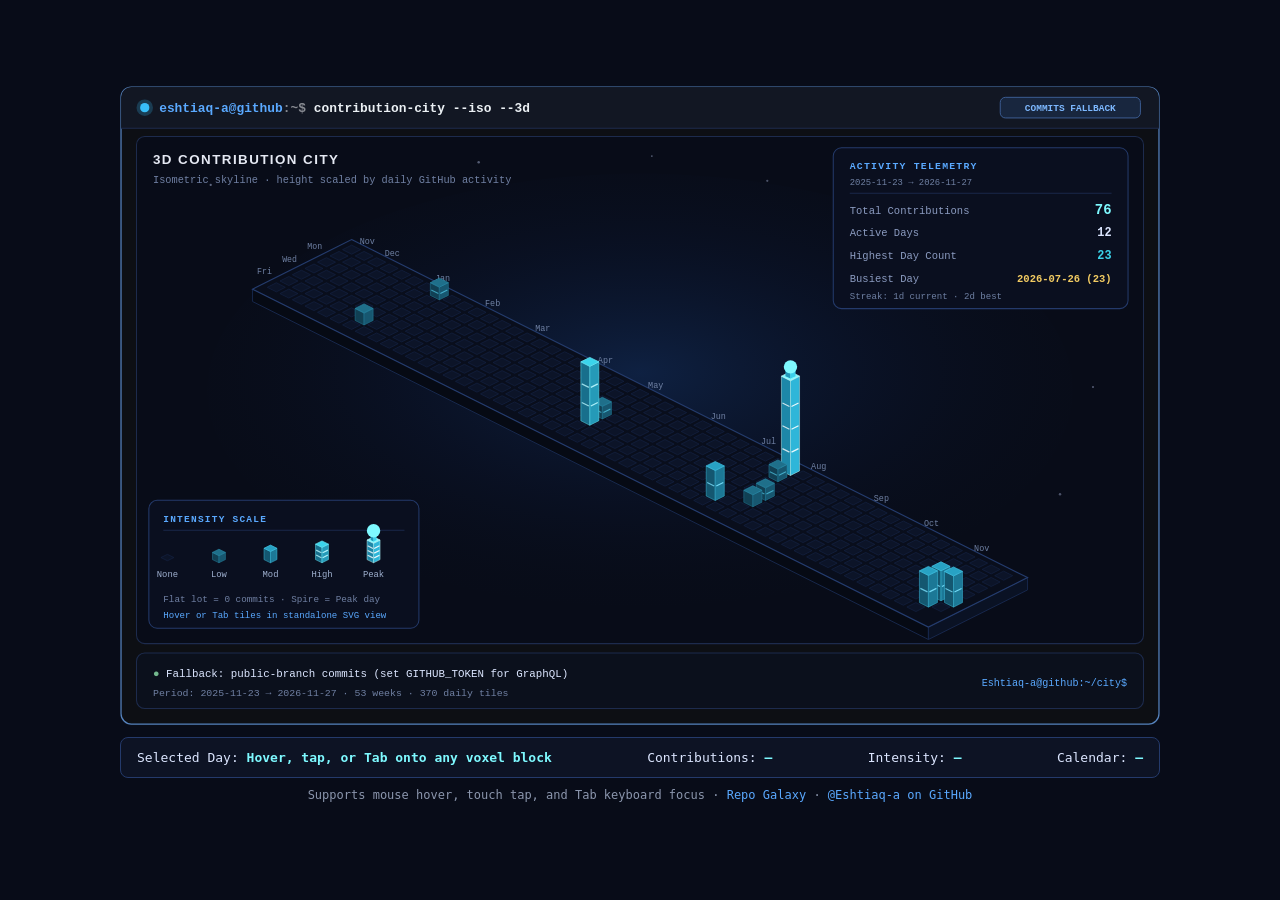
==== docs/city.html @ 908f7966 "contribution city builded" ====
<!DOCTYPE html>
<html lang="en">
<head>
  <meta charset="utf-8" />
  <meta name="viewport" content="width=device-width, initial-scale=1" />
  <title>Eshtiaq-a — Interactive 3D Contribution City</title>
  <style>
    :root { color-scheme: dark; }
    body {
      margin: 0;
      min-height: 100vh;
      display: grid;
      place-items: center;
      background: #080c18;
      color: #dce6ff;
      font-family: ui-monospace, SFMono-Regular, Menlo, Monaco, Consolas, monospace;
      padding: 20px;
      box-sizing: border-box;
    }
    main { width: min(100%, 1040px); }
    svg { width: 100%; height: auto; display: block; }
    .inspector {
      margin-top: 12px;
      padding: 12px 16px;
      border-radius: 8px;
      background: #0d1324;
      border: 1px solid #243a6b;
      display: flex;
      flex-wrap: wrap;
      gap: 14px;
      justify-content: space-between;
      align-items: center;
      font-size: 13px;
    }
    .inspector strong { color: #7ef9ff; }
    .hint {
      margin-top: 10px;
      text-align: center;
      font-size: 12px;
      color: #8b96ad;
    }
    .hint a { color: #5aa9ff; text-decoration: none; }
    .hint a:hover { text-decoration: underline; }
  </style>
</head>
<body>
  <main>
    <svg xmlns="http://www.w3.org/2000/svg" viewBox="0 0 1009 620" width="1009" height="620" role="img" aria-label="Eshtiaq-a 3D Isometric GitHub Contribution City showing 76 contributions across 12 active days">
  <defs>
    <clipPath id="city-frame-clip">
      <rect x="1" y="1" width="1007" height="618" rx="10" ry="10" />
    </clipPath>
    <radialGradient id="city-sky-glow" cx="50%" cy="46%" r="58%">
      <stop offset="0%" stop-color="#112952" stop-opacity="0.72" />
      <stop offset="50%" stop-color="#0b1630" stop-opacity="0.45" />
      <stop offset="100%" stop-color="#080c18" stop-opacity="0" />
    </radialGradient>
  </defs>

  <style>
    .city-mono {
      font-family: ui-monospace, SFMono-Regular, Menlo, Monaco, Consolas, "Liberation Mono", monospace;
    }
    .city-title {
      font-family: -apple-system, BlinkMacSystemFont, "Segoe UI", Roboto, Helvetica, Arial, sans-serif;
      letter-spacing: 1.4px;
    }
    @keyframes cityGrow {
      0% {
        opacity: 0.78;
      }
      50% {
        opacity: 1;
      }
      100% {
        opacity: 0.86;
      }
    }
    @keyframes cityBeaconPulse {
      0%, 100% {
        opacity: 0.38;
      }
      50% {
        opacity: 0.95;
      }
    }
    @keyframes cityAmbientGlow {
      0%, 100% {
        opacity: 0.72;
      }
      50% {
        opacity: 0.96;
      }
    }
    .city-bldg {
      animation: cityGrow 4.8s ease-in-out infinite;
    }
    .city-beacon-halo {
      animation: cityBeaconPulse 2.8s ease-in-out infinite;
    }
    .city-ambient-glow {
      animation: cityAmbientGlow 6.0s ease-in-out infinite;
    }
    .city-tile {
      cursor: pointer;
      outline: none;
      transition: transform 0.14s ease;
    }
    .city-tile:hover,
    .city-tile:focus-visible {
      transform: translateY(-2px);
    }
    .city-tile:hover .city-top,
    .city-tile:focus-visible .city-top {
      stroke: #ffffff;
      stroke-width: 1.3;
    }
    @media (prefers-reduced-motion: reduce) {
      .city-bldg,
      .city-beacon-halo,
      .city-ambient-glow {
        animation: none;
      }
      .city-tile {
        transition: none;
      }
    }
  </style>

  <rect x="1" y="1" width="1007" height="618" rx="10" ry="10" fill="#0d0f14" stroke="#5582bc" stroke-width="1.2" />

  <g clip-path="url(#city-frame-clip)" class="city-mono">
    <!-- Top Terminal Bar -->
    <rect x="1" y="1" width="1007" height="40" fill="#121723" />
    <line x1="1" y1="41" x2="1008" y2="41" stroke="#1d2b4d" stroke-width="1" />
    <circle cx="24" cy="21" r="4.5" fill="#38bdf8" />
    <circle cx="24" cy="21" r="8" fill="#38bdf8" fill-opacity="0.22" />
    <text x="38" y="25" font-size="12.5" font-weight="700" fill="#5aa9ff">eshtiaq-a@github<tspan fill="#888b92">:~$</tspan> <tspan fill="#ebf0f4">contribution-city --iso --3d</tspan></text>

    <rect x="854" y="11" width="136" height="20" rx="5" fill="#18263e" stroke="#3e6199" stroke-width="0.9" />
    <text x="922" y="24.5" text-anchor="middle" font-size="9.2" font-weight="700" fill="#7db8ff">COMMITS FALLBACK</text>

    <!-- Main Isometric Diorama Viewport -->
    <rect x="16" y="49" width="977" height="492" rx="8" fill="#080c18" stroke="#1d2b4d" stroke-width="1" />
    <ellipse class="city-ambient-glow" cx="504.5" cy="295" rx="420" ry="210" fill="url(#city-sky-glow)" />

    <!-- Subtle decorative stars -->
    <circle cx="88" cy="96" r="1.1" fill="#c9d8ff" fill-opacity="0.45" />
    <circle cx="156" cy="78" r="0.9" fill="#c9d8ff" fill-opacity="0.35" />
    <circle cx="348" cy="74" r="1.2" fill="#c9d8ff" fill-opacity="0.40" />
    <circle cx="516" cy="68" r="0.9" fill="#c9d8ff" fill-opacity="0.38" />
    <circle cx="628" cy="92" r="1.1" fill="#c9d8ff" fill-opacity="0.35" />
    <circle cx="944" cy="292" r="1.0" fill="#c9d8ff" fill-opacity="0.40" />
    <circle cx="912" cy="396" r="1.2" fill="#c9d8ff" fill-opacity="0.35" />

    <!-- Top-Left Title Subtitle -->
    <text x="32" y="76" class="city-title" font-size="13.0" font-weight="700" fill="#e5e9f3">3D CONTRIBUTION CITY</text>
    <text x="32" y="94" font-size="10.0" fill="#7080a3">Isometric skyline · height scaled by daily GitHub activity</text>

    <!-- Isometric Diorama Slab + Axis Labels + Sorted Voxel Skyline -->
    <g id="city-diorama">
      <polygon points="128.6,197.1 784.3,525.0 784.3,537.0 128.6,209.1" fill="#060a14" stroke="#182a4f" stroke-width="0.9" />
      <polygon points="784.3,525.0 880.5,476.9 880.5,488.9 784.3,537.0" fill="#0a1224" stroke="#182a4f" stroke-width="0.9" />
      <polygon points="224.7,149.0 880.5,476.9 784.3,525.0 128.6,197.1" fill="#090e1c" stroke="#243c6e" stroke-width="1.1" />
      <text x="239.9" y="153.0" text-anchor="middle" font-size="8.2" fill="#6f80a3">Nov</text><text x="264.2" y="165.1" text-anchor="middle" font-size="8.2" fill="#6f80a3">Dec</text><text x="312.9" y="189.5" text-anchor="middle" font-size="8.2" fill="#6f80a3">Jan</text><text x="361.5" y="213.8" text-anchor="middle" font-size="8.2" fill="#6f80a3">Feb</text><text x="410.2" y="238.1" text-anchor="middle" font-size="8.2" fill="#6f80a3">Mar</text><text x="471.0" y="268.6" text-anchor="middle" font-size="8.2" fill="#6f80a3">Apr</text><text x="519.7" y="292.9" text-anchor="middle" font-size="8.2" fill="#6f80a3">May</text><text x="580.5" y="323.3" text-anchor="middle" font-size="8.2" fill="#6f80a3">Jun</text><text x="629.2" y="347.6" text-anchor="middle" font-size="8.2" fill="#6f80a3">Jul</text><text x="677.9" y="372.0" text-anchor="middle" font-size="8.2" fill="#6f80a3">Aug</text><text x="738.7" y="402.4" text-anchor="middle" font-size="8.2" fill="#6f80a3">Sep</text><text x="787.4" y="426.7" text-anchor="middle" font-size="8.2" fill="#6f80a3">Oct</text><text x="836.0" y="451.1" text-anchor="middle" font-size="8.2" fill="#6f80a3">Nov</text><text x="196.1" y="158.5" text-anchor="end" font-size="8.0" fill="#6f80a3">Mon</text><text x="171.7" y="170.6" text-anchor="end" font-size="8.0" fill="#6f80a3">Wed</text><text x="147.4" y="182.8" text-anchor="end" font-size="8.0" fill="#6f80a3">Fri</text>
      <g class="city-tile" tabindex="0" role="graphics-symbol" aria-label="2025-11-23 (Sun): 0 contributions · None · Week 1" data-date="2025-11-23" data-count="0" data-level="None" data-week="1" data-weekday="Sun"><title>2025-11-23 (Sun): 0 contributions · None · Week 1</title><polygon class="city-top" points="224.7,154.4 233.4,158.8 224.7,163.2 215.9,158.8" fill="#0c1428" stroke="#162447" stroke-width="0.6" /></g><g class="city-tile" tabindex="0" role="graphics-symbol" aria-label="2025-11-24 (Mon): 0 contributions · None · Week 1" data-date="2025-11-24" data-count="0" data-level="None" data-week="1" data-weekday="Mon"><title>2025-11-24 (Mon): 0 contributions · None · Week 1</title><polygon class="city-top" points="212.5,160.5 221.3,164.9 212.5,169.2 203.7,164.9" fill="#0c1428" stroke="#162447" stroke-width="0.6" /></g><g class="city-tile" tabindex="0" role="graphics-symbol" aria-label="2025-11-30 (Sun): 0 contributions · None · Week 2" data-date="2025-11-30" data-count="0" data-level="None" data-week="2" data-weekday="Sun"><title>2025-11-30 (Sun): 0 contributions · None · Week 2</title><polygon class="city-top" points="236.8,160.5 245.6,164.9 236.8,169.2 228.1,164.9" fill="#0c1428" stroke="#162447" stroke-width="0.6" /></g><g class="city-tile" tabindex="0" role="graphics-symbol" aria-label="2025-11-25 (Tue): 0 contributions · None · Week 1" data-date="2025-11-25" data-count="0" data-level="None" data-week="1" data-weekday="Tue"><title>2025-11-25 (Tue): 0 contributions · None · Week 1</title><polygon class="city-top" points="200.3,166.6 209.1,170.9 200.3,175.3 191.6,170.9" fill="#0c1428" stroke="#162447" stroke-width="0.6" /></g><g class="city-tile" tabindex="0" role="graphics-symbol" aria-label="2025-12-01 (Mon): 0 contributions · None · Week 2" data-date="2025-12-01" data-count="0" data-level="None" data-week="2" data-weekday="Mon"><title>2025-12-01 (Mon): 0 contributions · None · Week 2</title><polygon class="city-top" points="224.7,166.6 233.4,170.9 224.7,175.3 215.9,170.9" fill="#0c1428" stroke="#162447" stroke-width="0.6" /></g><g class="city-tile" tabindex="0" role="graphics-symbol" aria-label="2025-12-07 (Sun): 0 contributions · None · Week 3" data-date="2025-12-07" data-count="0" data-level="None" data-week="3" data-weekday="Sun"><title>2025-12-07 (Sun): 0 contributions · None · Week 3</title><polygon class="city-top" points="249.0,166.6 257.8,170.9 249.0,175.3 240.2,170.9" fill="#0c1428" stroke="#162447" stroke-width="0.6" /></g><g class="city-tile" tabindex="0" role="graphics-symbol" aria-label="2025-11-26 (Wed): 0 contributions · None · Week 1" data-date="2025-11-26" data-count="0" data-level="None" data-week="1" data-weekday="Wed"><title>2025-11-26 (Wed): 0 contributions · None · Week 1</title><polygon class="city-top" points="188.2,172.7 196.9,177.0 188.2,181.4 179.4,177.0" fill="#0c1428" stroke="#162447" stroke-width="0.6" /></g><g class="city-tile" tabindex="0" role="graphics-symbol" aria-label="2025-12-02 (Tue): 0 contributions · None · Week 2" data-date="2025-12-02" data-count="0" data-level="None" data-week="2" data-weekday="Tue"><title>2025-12-02 (Tue): 0 contributions · None · Week 2</title><polygon class="city-top" points="212.5,172.7 221.3,177.0 212.5,181.4 203.7,177.0" fill="#0c1428" stroke="#162447" stroke-width="0.6" /></g><g class="city-tile" tabindex="0" role="graphics-symbol" aria-label="2025-12-08 (Mon): 0 contributions · None · Week 3" data-date="2025-12-08" data-count="0" data-level="None" data-week="3" data-weekday="Mon"><title>2025-12-08 (Mon): 0 contributions · None · Week 3</title><polygon class="city-top" points="236.8,172.7 245.6,177.0 236.8,181.4 228.1,177.0" fill="#0c1428" stroke="#162447" stroke-width="0.6" /></g><g class="city-tile" tabindex="0" role="graphics-symbol" aria-label="2025-12-14 (Sun): 0 contributions · None · Week 4" data-date="2025-12-14" data-count="0" data-level="None" data-week="4" data-weekday="Sun"><title>2025-12-14 (Sun): 0 contributions · None · Week 4</title><polygon class="city-top" points="261.2,172.7 269.9,177.0 261.2,181.4 252.4,177.0" fill="#0c1428" stroke="#162447" stroke-width="0.6" /></g><g class="city-tile" tabindex="0" role="graphics-symbol" aria-label="2025-11-27 (Thu): 0 contributions · None · Week 1" data-date="2025-11-27" data-count="0" data-level="None" data-week="1" data-weekday="Thu"><title>2025-11-27 (Thu): 0 contributions · None · Week 1</title><polygon class="city-top" points="176.0,178.7 184.8,183.1 176.0,187.5 167.2,183.1" fill="#0c1428" stroke="#162447" stroke-width="0.6" /></g><g class="city-tile" tabindex="0" role="graphics-symbol" aria-label="2025-12-03 (Wed): 0 contributions · None · Week 2" data-date="2025-12-03" data-count="0" data-level="None" data-week="2" data-weekday="Wed"><title>2025-12-03 (Wed): 0 contributions · None · Week 2</title><polygon class="city-top" points="200.3,178.7 209.1,183.1 200.3,187.5 191.6,183.1" fill="#0c1428" stroke="#162447" stroke-width="0.6" /></g><g class="city-tile" tabindex="0" role="graphics-symbol" aria-label="2025-12-09 (Tue): 0 contributions · None · Week 3" data-date="2025-12-09" data-count="0" data-level="None" data-week="3" data-weekday="Tue"><title>2025-12-09 (Tue): 0 contributions · None · Week 3</title><polygon class="city-top" points="224.7,178.7 233.4,183.1 224.7,187.5 215.9,183.1" fill="#0c1428" stroke="#162447" stroke-width="0.6" /></g><g class="city-tile" tabindex="0" role="graphics-symbol" aria-label="2025-12-15 (Mon): 0 contributions · None · Week 4" data-date="2025-12-15" data-count="0" data-level="None" data-week="4" data-weekday="Mon"><title>2025-12-15 (Mon): 0 contributions · None · Week 4</title><polygon class="city-top" points="249.0,178.7 257.8,183.1 249.0,187.5 240.2,183.1" fill="#0c1428" stroke="#162447" stroke-width="0.6" /></g><g class="city-tile" tabindex="0" role="graphics-symbol" aria-label="2025-12-21 (Sun): 0 contributions · None · Week 5" data-date="2025-12-21" data-count="0" data-level="None" data-week="5" data-weekday="Sun"><title>2025-12-21 (Sun): 0 contributions · None · Week 5</title><polygon class="city-top" points="273.3,178.7 282.1,183.1 273.3,187.5 264.6,183.1" fill="#0c1428" stroke="#162447" stroke-width="0.6" /></g><g class="city-tile" tabindex="0" role="graphics-symbol" aria-label="2025-11-28 (Fri): 0 contributions · None · Week 1" data-date="2025-11-28" data-count="0" data-level="None" data-week="1" data-weekday="Fri"><title>2025-11-28 (Fri): 0 contributions · None · Week 1</title><polygon class="city-top" points="163.8,184.8 172.6,189.2 163.8,193.6 155.1,189.2" fill="#0c1428" stroke="#162447" stroke-width="0.6" /></g><g class="city-tile" tabindex="0" role="graphics-symbol" aria-label="2025-12-04 (Thu): 0 contributions · None · Week 2" data-date="2025-12-04" data-count="0" data-level="None" data-week="2" data-weekday="Thu"><title>2025-12-04 (Thu): 0 contributions · None · Week 2</title><polygon class="city-top" points="188.2,184.8 196.9,189.2 188.2,193.6 179.4,189.2" fill="#0c1428" stroke="#162447" stroke-width="0.6" /></g><g class="city-tile" tabindex="0" role="graphics-symbol" aria-label="2025-12-10 (Wed): 0 contributions · None · Week 3" data-date="2025-12-10" data-count="0" data-level="None" data-week="3" data-weekday="Wed"><title>2025-12-10 (Wed): 0 contributions · None · Week 3</title><polygon class="city-top" points="212.5,184.8 221.3,189.2 212.5,193.6 203.7,189.2" fill="#0c1428" stroke="#162447" stroke-width="0.6" /></g><g class="city-tile" tabindex="0" role="graphics-symbol" aria-label="2025-12-16 (Tue): 0 contributions · None · Week 4" data-date="2025-12-16" data-count="0" data-level="None" data-week="4" data-weekday="Tue"><title>2025-12-16 (Tue): 0 contributions · None · Week 4</title><polygon class="city-top" points="236.8,184.8 245.6,189.2 236.8,193.6 228.1,189.2" fill="#0c1428" stroke="#162447" stroke-width="0.6" /></g><g class="city-tile" tabindex="0" role="graphics-symbol" aria-label="2025-12-22 (Mon): 0 contributions · None · Week 5" data-date="2025-12-22" data-count="0" data-level="None" data-week="5" data-weekday="Mon"><title>2025-12-22 (Mon): 0 contributions · None · Week 5</title><polygon class="city-top" points="261.2,184.8 269.9,189.2 261.2,193.6 252.4,189.2" fill="#0c1428" stroke="#162447" stroke-width="0.6" /></g><g class="city-tile" tabindex="0" role="graphics-symbol" aria-label="2025-12-28 (Sun): 0 contributions · None · Week 6" data-date="2025-12-28" data-count="0" data-level="None" data-week="6" data-weekday="Sun"><title>2025-12-28 (Sun): 0 contributions · None · Week 6</title><polygon class="city-top" points="285.5,184.8 294.3,189.2 285.5,193.6 276.7,189.2" fill="#0c1428" stroke="#162447" stroke-width="0.6" /></g><g class="city-tile" tabindex="0" role="graphics-symbol" aria-label="2025-11-29 (Sat): 0 contributions · None · Week 1" data-date="2025-11-29" data-count="0" data-level="None" data-week="1" data-weekday="Sat"><title>2025-11-29 (Sat): 0 contributions · None · Week 1</title><polygon class="city-top" points="151.7,190.9 160.4,195.3 151.7,199.7 142.9,195.3" fill="#0c1428" stroke="#162447" stroke-width="0.6" /></g><g class="city-tile" tabindex="0" role="graphics-symbol" aria-label="2025-12-05 (Fri): 0 contributions · None · Week 2" data-date="2025-12-05" data-count="0" data-level="None" data-week="2" data-weekday="Fri"><title>2025-12-05 (Fri): 0 contributions · None · Week 2</title><polygon class="city-top" points="176.0,190.9 184.8,195.3 176.0,199.7 167.2,195.3" fill="#0c1428" stroke="#162447" stroke-width="0.6" /></g><g class="city-tile" tabindex="0" role="graphics-symbol" aria-label="2025-12-11 (Thu): 0 contributions · None · Week 3" data-date="2025-12-11" data-count="0" data-level="None" data-week="3" data-weekday="Thu"><title>2025-12-11 (Thu): 0 contributions · None · Week 3</title><polygon class="city-top" points="200.3,190.9 209.1,195.3 200.3,199.7 191.6,195.3" fill="#0c1428" stroke="#162447" stroke-width="0.6" /></g><g class="city-tile" tabindex="0" role="graphics-symbol" aria-label="2025-12-17 (Wed): 0 contributions · None · Week 4" data-date="2025-12-17" data-count="0" data-level="None" data-week="4" data-weekday="Wed"><title>2025-12-17 (Wed): 0 contributions · None · Week 4</title><polygon class="city-top" points="224.7,190.9 233.4,195.3 224.7,199.7 215.9,195.3" fill="#0c1428" stroke="#162447" stroke-width="0.6" /></g><g class="city-tile" tabindex="0" role="graphics-symbol" aria-label="2025-12-23 (Tue): 0 contributions · None · Week 5" data-date="2025-12-23" data-count="0" data-level="None" data-week="5" data-weekday="Tue"><title>2025-12-23 (Tue): 0 contributions · None · Week 5</title><polygon class="city-top" points="249.0,190.9 257.8,195.3 249.0,199.7 240.2,195.3" fill="#0c1428" stroke="#162447" stroke-width="0.6" /></g><g class="city-tile" tabindex="0" role="graphics-symbol" aria-label="2025-12-29 (Mon): 0 contributions · None · Week 6" data-date="2025-12-29" data-count="0" data-level="None" data-week="6" data-weekday="Mon"><title>2025-12-29 (Mon): 0 contributions · None · Week 6</title><polygon class="city-top" points="273.3,190.9 282.1,195.3 273.3,199.7 264.6,195.3" fill="#0c1428" stroke="#162447" stroke-width="0.6" /></g><g class="city-tile" tabindex="0" role="graphics-symbol" aria-label="2026-01-04 (Sun): 0 contributions · None · Week 7" data-date="2026-01-04" data-count="0" data-level="None" data-week="7" data-weekday="Sun"><title>2026-01-04 (Sun): 0 contributions · None · Week 7</title><polygon class="city-top" points="297.7,190.9 306.4,195.3 297.7,199.7 288.9,195.3" fill="#0c1428" stroke="#162447" stroke-width="0.6" /></g><g class="city-tile" tabindex="0" role="graphics-symbol" aria-label="2025-12-06 (Sat): 0 contributions · None · Week 2" data-date="2025-12-06" data-count="0" data-level="None" data-week="2" data-weekday="Sat"><title>2025-12-06 (Sat): 0 contributions · None · Week 2</title><polygon class="city-top" points="163.8,197.0 172.6,201.4 163.8,205.7 155.1,201.4" fill="#0c1428" stroke="#162447" stroke-width="0.6" /></g><g class="city-tile" tabindex="0" role="graphics-symbol" aria-label="2025-12-12 (Fri): 0 contributions · None · Week 3" data-date="2025-12-12" data-count="0" data-level="None" data-week="3" data-weekday="Fri"><title>2025-12-12 (Fri): 0 contributions · None · Week 3</title><polygon class="city-top" points="188.2,197.0 196.9,201.4 188.2,205.7 179.4,201.4" fill="#0c1428" stroke="#162447" stroke-width="0.6" /></g><g class="city-tile" tabindex="0" role="graphics-symbol" aria-label="2025-12-18 (Thu): 0 contributions · None · Week 4" data-date="2025-12-18" data-count="0" data-level="None" data-week="4" data-weekday="Thu"><title>2025-12-18 (Thu): 0 contributions · None · Week 4</title><polygon class="city-top" points="212.5,197.0 221.3,201.4 212.5,205.7 203.7,201.4" fill="#0c1428" stroke="#162447" stroke-width="0.6" /></g><g class="city-tile" tabindex="0" role="graphics-symbol" aria-label="2025-12-24 (Wed): 0 contributions · None · Week 5" data-date="2025-12-24" data-count="0" data-level="None" data-week="5" data-weekday="Wed"><title>2025-12-24 (Wed): 0 contributions · None · Week 5</title><polygon class="city-top" points="236.8,197.0 245.6,201.4 236.8,205.7 228.1,201.4" fill="#0c1428" stroke="#162447" stroke-width="0.6" /></g><g class="city-tile" tabindex="0" role="graphics-symbol" aria-label="2025-12-30 (Tue): 0 contributions · None · Week 6" data-date="2025-12-30" data-count="0" data-level="None" data-week="6" data-weekday="Tue"><title>2025-12-30 (Tue): 0 contributions · None · Week 6</title><polygon class="city-top" points="261.2,197.0 269.9,201.4 261.2,205.7 252.4,201.4" fill="#0c1428" stroke="#162447" stroke-width="0.6" /></g><g class="city-tile" tabindex="0" role="graphics-symbol" aria-label="2026-01-05 (Mon): 0 contributions · None · Week 7" data-date="2026-01-05" data-count="0" data-level="None" data-week="7" data-weekday="Mon"><title>2026-01-05 (Mon): 0 contributions · None · Week 7</title><polygon class="city-top" points="285.5,197.0 294.3,201.4 285.5,205.7 276.7,201.4" fill="#0c1428" stroke="#162447" stroke-width="0.6" /></g><g class="city-tile" tabindex="0" role="graphics-symbol" aria-label="2026-01-11 (Sun): 2 contributions · Low · Week 8" data-date="2026-01-11" data-count="2" data-level="Low" data-week="8" data-weekday="Sun"><title>2026-01-11 (Sun): 2 contributions · Low · Week 8</title><g class="city-bldg" style="animation-delay:0.18s"><polygon points="301.1,190.8 309.8,195.1 309.8,207.5 301.1,203.2" fill="#114054" stroke="#298aa8" stroke-width="0.45" /><polygon points="309.8,195.1 318.6,190.8 318.6,203.2 309.8,207.5" fill="#175770" stroke="#298aa8" stroke-width="0.45" /><polygon class="city-top" points="309.8,186.4 318.6,190.8 309.8,195.1 301.1,190.8" fill="#1f6f8a" stroke="#298aa8" stroke-width="0.65" /><line x1="302.0" y1="197.9" x2="308.9" y2="201.3" stroke="#47b5d1" stroke-width="1.15" stroke-opacity="0.78" /><line x1="310.8" y1="201.3" x2="317.6" y2="197.9" stroke="#47b5d1" stroke-width="1.15" stroke-opacity="0.90" /></g></g><g class="city-tile" tabindex="0" role="graphics-symbol" aria-label="2025-12-13 (Sat): 0 contributions · None · Week 3" data-date="2025-12-13" data-count="0" data-level="None" data-week="3" data-weekday="Sat"><title>2025-12-13 (Sat): 0 contributions · None · Week 3</title><polygon class="city-top" points="176.0,203.1 184.8,207.4 176.0,211.8 167.2,207.4" fill="#0c1428" stroke="#162447" stroke-width="0.6" /></g><g class="city-tile" tabindex="0" role="graphics-symbol" aria-label="2025-12-19 (Fri): 0 contributions · None · Week 4" data-date="2025-12-19" data-count="0" data-level="None" data-week="4" data-weekday="Fri"><title>2025-12-19 (Fri): 0 contributions · None · Week 4</title><polygon class="city-top" points="200.3,203.1 209.1,207.4 200.3,211.8 191.6,207.4" fill="#0c1428" stroke="#162447" stroke-width="0.6" /></g><g class="city-tile" tabindex="0" role="graphics-symbol" aria-label="2025-12-25 (Thu): 0 contributions · None · Week 5" data-date="2025-12-25" data-count="0" data-level="None" data-week="5" data-weekday="Thu"><title>2025-12-25 (Thu): 0 contributions · None · Week 5</title><polygon class="city-top" points="224.7,203.1 233.4,207.4 224.7,211.8 215.9,207.4" fill="#0c1428" stroke="#162447" stroke-width="0.6" /></g><g class="city-tile" tabindex="0" role="graphics-symbol" aria-label="2025-12-31 (Wed): 0 contributions · None · Week 6" data-date="2025-12-31" data-count="0" data-level="None" data-week="6" data-weekday="Wed"><title>2025-12-31 (Wed): 0 contributions · None · Week 6</title><polygon class="city-top" points="249.0,203.1 257.8,207.4 249.0,211.8 240.2,207.4" fill="#0c1428" stroke="#162447" stroke-width="0.6" /></g><g class="city-tile" tabindex="0" role="graphics-symbol" aria-label="2026-01-06 (Tue): 0 contributions · None · Week 7" data-date="2026-01-06" data-count="0" data-level="None" data-week="7" data-weekday="Tue"><title>2026-01-06 (Tue): 0 contributions · None · Week 7</title><polygon class="city-top" points="273.3,203.1 282.1,207.4 273.3,211.8 264.6,207.4" fill="#0c1428" stroke="#162447" stroke-width="0.6" /></g><g class="city-tile" tabindex="0" role="graphics-symbol" aria-label="2026-01-12 (Mon): 0 contributions · None · Week 8" data-date="2026-01-12" data-count="0" data-level="None" data-week="8" data-weekday="Mon"><title>2026-01-12 (Mon): 0 contributions · None · Week 8</title><polygon class="city-top" points="297.7,203.1 306.4,207.4 297.7,211.8 288.9,207.4" fill="#0c1428" stroke="#162447" stroke-width="0.6" /></g><g class="city-tile" tabindex="0" role="graphics-symbol" aria-label="2026-01-18 (Sun): 0 contributions · None · Week 9" data-date="2026-01-18" data-count="0" data-level="None" data-week="9" data-weekday="Sun"><title>2026-01-18 (Sun): 0 contributions · None · Week 9</title><polygon class="city-top" points="322.0,203.1 330.8,207.4 322.0,211.8 313.2,207.4" fill="#0c1428" stroke="#162447" stroke-width="0.6" /></g><g class="city-tile" tabindex="0" role="graphics-symbol" aria-label="2025-12-20 (Sat): 0 contributions · None · Week 4" data-date="2025-12-20" data-count="0" data-level="None" data-week="4" data-weekday="Sat"><title>2025-12-20 (Sat): 0 contributions · None · Week 4</title><polygon class="city-top" points="188.2,209.2 196.9,213.5 188.2,217.9 179.4,213.5" fill="#0c1428" stroke="#162447" stroke-width="0.6" /></g><g class="city-tile" tabindex="0" role="graphics-symbol" aria-label="2025-12-26 (Fri): 0 contributions · None · Week 5" data-date="2025-12-26" data-count="0" data-level="None" data-week="5" data-weekday="Fri"><title>2025-12-26 (Fri): 0 contributions · None · Week 5</title><polygon class="city-top" points="212.5,209.2 221.3,213.5 212.5,217.9 203.7,213.5" fill="#0c1428" stroke="#162447" stroke-width="0.6" /></g><g class="city-tile" tabindex="0" role="graphics-symbol" aria-label="2026-01-01 (Thu): 0 contributions · None · Week 6" data-date="2026-01-01" data-count="0" data-level="None" data-week="6" data-weekday="Thu"><title>2026-01-01 (Thu): 0 contributions · None · Week 6</title><polygon class="city-top" points="236.8,209.2 245.6,213.5 236.8,217.9 228.1,213.5" fill="#0c1428" stroke="#162447" stroke-width="0.6" /></g><g class="city-tile" tabindex="0" role="graphics-symbol" aria-label="2026-01-07 (Wed): 0 contributions · None · Week 7" data-date="2026-01-07" data-count="0" data-level="None" data-week="7" data-weekday="Wed"><title>2026-01-07 (Wed): 0 contributions · None · Week 7</title><polygon class="city-top" points="261.2,209.2 269.9,213.5 261.2,217.9 252.4,213.5" fill="#0c1428" stroke="#162447" stroke-width="0.6" /></g><g class="city-tile" tabindex="0" role="graphics-symbol" aria-label="2026-01-13 (Tue): 0 contributions · None · Week 8" data-date="2026-01-13" data-count="0" data-level="None" data-week="8" data-weekday="Tue"><title>2026-01-13 (Tue): 0 contributions · None · Week 8</title><polygon class="city-top" points="285.5,209.2 294.3,213.5 285.5,217.9 276.7,213.5" fill="#0c1428" stroke="#162447" stroke-width="0.6" /></g><g class="city-tile" tabindex="0" role="graphics-symbol" aria-label="2026-01-19 (Mon): 0 contributions · None · Week 9" data-date="2026-01-19" data-count="0" data-level="None" data-week="9" data-weekday="Mon"><title>2026-01-19 (Mon): 0 contributions · None · Week 9</title><polygon class="city-top" points="309.8,209.2 318.6,213.5 309.8,217.9 301.1,213.5" fill="#0c1428" stroke="#162447" stroke-width="0.6" /></g><g class="city-tile" tabindex="0" role="graphics-symbol" aria-label="2026-01-25 (Sun): 0 contributions · None · Week 10" data-date="2026-01-25" data-count="0" data-level="None" data-week="10" data-weekday="Sun"><title>2026-01-25 (Sun): 0 contributions · None · Week 10</title><polygon class="city-top" points="334.2,209.2 342.9,213.5 334.2,217.9 325.4,213.5" fill="#0c1428" stroke="#162447" stroke-width="0.6" /></g><g class="city-tile" tabindex="0" role="graphics-symbol" aria-label="2025-12-27 (Sat): 0 contributions · None · Week 5" data-date="2025-12-27" data-count="0" data-level="None" data-week="5" data-weekday="Sat"><title>2025-12-27 (Sat): 0 contributions · None · Week 5</title><polygon class="city-top" points="200.3,215.2 209.1,219.6 200.3,224.0 191.6,219.6" fill="#0c1428" stroke="#162447" stroke-width="0.6" /></g><g class="city-tile" tabindex="0" role="graphics-symbol" aria-label="2026-01-02 (Fri): 0 contributions · None · Week 6" data-date="2026-01-02" data-count="0" data-level="None" data-week="6" data-weekday="Fri"><title>2026-01-02 (Fri): 0 contributions · None · Week 6</title><polygon class="city-top" points="224.7,215.2 233.4,219.6 224.7,224.0 215.9,219.6" fill="#0c1428" stroke="#162447" stroke-width="0.6" /></g><g class="city-tile" tabindex="0" role="graphics-symbol" aria-label="2026-01-08 (Thu): 0 contributions · None · Week 7" data-date="2026-01-08" data-count="0" data-level="None" data-week="7" data-weekday="Thu"><title>2026-01-08 (Thu): 0 contributions · None · Week 7</title><polygon class="city-top" points="249.0,215.2 257.8,219.6 249.0,224.0 240.2,219.6" fill="#0c1428" stroke="#162447" stroke-width="0.6" /></g><g class="city-tile" tabindex="0" role="graphics-symbol" aria-label="2026-01-14 (Wed): 0 contributions · None · Week 8" data-date="2026-01-14" data-count="0" data-level="None" data-week="8" data-weekday="Wed"><title>2026-01-14 (Wed): 0 contributions · None · Week 8</title><polygon class="city-top" points="273.3,215.2 282.1,219.6 273.3,224.0 264.6,219.6" fill="#0c1428" stroke="#162447" stroke-width="0.6" /></g><g class="city-tile" tabindex="0" role="graphics-symbol" aria-label="2026-01-20 (Tue): 0 contributions · None · Week 9" data-date="2026-01-20" data-count="0" data-level="None" data-week="9" data-weekday="Tue"><title>2026-01-20 (Tue): 0 contributions · None · Week 9</title><polygon class="city-top" points="297.7,215.2 306.4,219.6 297.7,224.0 288.9,219.6" fill="#0c1428" stroke="#162447" stroke-width="0.6" /></g><g class="city-tile" tabindex="0" role="graphics-symbol" aria-label="2026-01-26 (Mon): 0 contributions · None · Week 10" data-date="2026-01-26" data-count="0" data-level="None" data-week="10" data-weekday="Mon"><title>2026-01-26 (Mon): 0 contributions · None · Week 10</title><polygon class="city-top" points="322.0,215.2 330.8,219.6 322.0,224.0 313.2,219.6" fill="#0c1428" stroke="#162447" stroke-width="0.6" /></g><g class="city-tile" tabindex="0" role="graphics-symbol" aria-label="2026-02-01 (Sun): 0 contributions · None · Week 11" data-date="2026-02-01" data-count="0" data-level="None" data-week="11" data-weekday="Sun"><title>2026-02-01 (Sun): 0 contributions · None · Week 11</title><polygon class="city-top" points="346.3,215.2 355.1,219.6 346.3,224.0 337.6,219.6" fill="#0c1428" stroke="#162447" stroke-width="0.6" /></g><g class="city-tile" tabindex="0" role="graphics-symbol" aria-label="2026-01-03 (Sat): 0 contributions · None · Week 6" data-date="2026-01-03" data-count="0" data-level="None" data-week="6" data-weekday="Sat"><title>2026-01-03 (Sat): 0 contributions · None · Week 6</title><polygon class="city-top" points="212.5,221.3 221.3,225.7 212.5,230.1 203.7,225.7" fill="#0c1428" stroke="#162447" stroke-width="0.6" /></g><g class="city-tile" tabindex="0" role="graphics-symbol" aria-label="2026-01-09 (Fri): 1 contribution · Low · Week 7" data-date="2026-01-09" data-count="1" data-level="Low" data-week="7" data-weekday="Fri"><title>2026-01-09 (Fri): 1 contribution · Low · Week 7</title><g class="city-bldg" style="animation-delay:0.16s"><polygon points="228.1,215.8 236.8,220.2 236.8,231.9 228.1,227.5" fill="#114054" stroke="#298aa8" stroke-width="0.45" /><polygon points="236.8,220.2 245.6,215.8 245.6,227.5 236.8,231.9" fill="#175770" stroke="#298aa8" stroke-width="0.45" /><polygon class="city-top" points="236.8,211.4 245.6,215.8 236.8,220.2 228.1,215.8" fill="#1f6f8a" stroke="#298aa8" stroke-width="0.65" /></g></g><g class="city-tile" tabindex="0" role="graphics-symbol" aria-label="2026-01-15 (Thu): 0 contributions · None · Week 8" data-date="2026-01-15" data-count="0" data-level="None" data-week="8" data-weekday="Thu"><title>2026-01-15 (Thu): 0 contributions · None · Week 8</title><polygon class="city-top" points="261.2,221.3 269.9,225.7 261.2,230.1 252.4,225.7" fill="#0c1428" stroke="#162447" stroke-width="0.6" /></g><g class="city-tile" tabindex="0" role="graphics-symbol" aria-label="2026-01-21 (Wed): 0 contributions · None · Week 9" data-date="2026-01-21" data-count="0" data-level="None" data-week="9" data-weekday="Wed"><title>2026-01-21 (Wed): 0 contributions · None · Week 9</title><polygon class="city-top" points="285.5,221.3 294.3,225.7 285.5,230.1 276.7,225.7" fill="#0c1428" stroke="#162447" stroke-width="0.6" /></g><g class="city-tile" tabindex="0" role="graphics-symbol" aria-label="2026-01-27 (Tue): 0 contributions · None · Week 10" data-date="2026-01-27" data-count="0" data-level="None" data-week="10" data-weekday="Tue"><title>2026-01-27 (Tue): 0 contributions · None · Week 10</title><polygon class="city-top" points="309.8,221.3 318.6,225.7 309.8,230.1 301.1,225.7" fill="#0c1428" stroke="#162447" stroke-width="0.6" /></g><g class="city-tile" tabindex="0" role="graphics-symbol" aria-label="2026-02-02 (Mon): 0 contributions · None · Week 11" data-date="2026-02-02" data-count="0" data-level="None" data-week="11" data-weekday="Mon"><title>2026-02-02 (Mon): 0 contributions · None · Week 11</title><polygon class="city-top" points="334.2,221.3 342.9,225.7 334.2,230.1 325.4,225.7" fill="#0c1428" stroke="#162447" stroke-width="0.6" /></g><g class="city-tile" tabindex="0" role="graphics-symbol" aria-label="2026-02-08 (Sun): 0 contributions · None · Week 12" data-date="2026-02-08" data-count="0" data-level="None" data-week="12" data-weekday="Sun"><title>2026-02-08 (Sun): 0 contributions · None · Week 12</title><polygon class="city-top" points="358.5,221.3 367.3,225.7 358.5,230.1 349.7,225.7" fill="#0c1428" stroke="#162447" stroke-width="0.6" /></g><g class="city-tile" tabindex="0" role="graphics-symbol" aria-label="2026-01-10 (Sat): 0 contributions · None · Week 7" data-date="2026-01-10" data-count="0" data-level="None" data-week="7" data-weekday="Sat"><title>2026-01-10 (Sat): 0 contributions · None · Week 7</title><polygon class="city-top" points="224.7,227.4 233.4,231.8 224.7,236.2 215.9,231.8" fill="#0c1428" stroke="#162447" stroke-width="0.6" /></g><g class="city-tile" tabindex="0" role="graphics-symbol" aria-label="2026-01-16 (Fri): 0 contributions · None · Week 8" data-date="2026-01-16" data-count="0" data-level="None" data-week="8" data-weekday="Fri"><title>2026-01-16 (Fri): 0 contributions · None · Week 8</title><polygon class="city-top" points="249.0,227.4 257.8,231.8 249.0,236.2 240.2,231.8" fill="#0c1428" stroke="#162447" stroke-width="0.6" /></g><g class="city-tile" tabindex="0" role="graphics-symbol" aria-label="2026-01-22 (Thu): 0 contributions · None · Week 9" data-date="2026-01-22" data-count="0" data-level="None" data-week="9" data-weekday="Thu"><title>2026-01-22 (Thu): 0 contributions · None · Week 9</title><polygon class="city-top" points="273.3,227.4 282.1,231.8 273.3,236.2 264.6,231.8" fill="#0c1428" stroke="#162447" stroke-width="0.6" /></g><g class="city-tile" tabindex="0" role="graphics-symbol" aria-label="2026-01-28 (Wed): 0 contributions · None · Week 10" data-date="2026-01-28" data-count="0" data-level="None" data-week="10" data-weekday="Wed"><title>2026-01-28 (Wed): 0 contributions · None · Week 10</title><polygon class="city-top" points="297.7,227.4 306.4,231.8 297.7,236.2 288.9,231.8" fill="#0c1428" stroke="#162447" stroke-width="0.6" /></g><g class="city-tile" tabindex="0" role="graphics-symbol" aria-label="2026-02-03 (Tue): 0 contributions · None · Week 11" data-date="2026-02-03" data-count="0" data-level="None" data-week="11" data-weekday="Tue"><title>2026-02-03 (Tue): 0 contributions · None · Week 11</title><polygon class="city-top" points="322.0,227.4 330.8,231.8 322.0,236.2 313.2,231.8" fill="#0c1428" stroke="#162447" stroke-width="0.6" /></g><g class="city-tile" tabindex="0" role="graphics-symbol" aria-label="2026-02-09 (Mon): 0 contributions · None · Week 12" data-date="2026-02-09" data-count="0" data-level="None" data-week="12" data-weekday="Mon"><title>2026-02-09 (Mon): 0 contributions · None · Week 12</title><polygon class="city-top" points="346.3,227.4 355.1,231.8 346.3,236.2 337.6,231.8" fill="#0c1428" stroke="#162447" stroke-width="0.6" /></g><g class="city-tile" tabindex="0" role="graphics-symbol" aria-label="2026-02-15 (Sun): 0 contributions · None · Week 13" data-date="2026-02-15" data-count="0" data-level="None" data-week="13" data-weekday="Sun"><title>2026-02-15 (Sun): 0 contributions · None · Week 13</title><polygon class="city-top" points="370.7,227.4 379.4,231.8 370.7,236.2 361.9,231.8" fill="#0c1428" stroke="#162447" stroke-width="0.6" /></g><g class="city-tile" tabindex="0" role="graphics-symbol" aria-label="2026-01-17 (Sat): 0 contributions · None · Week 8" data-date="2026-01-17" data-count="0" data-level="None" data-week="8" data-weekday="Sat"><title>2026-01-17 (Sat): 0 contributions · None · Week 8</title><polygon class="city-top" points="236.8,233.5 245.6,237.9 236.8,242.2 228.1,237.9" fill="#0c1428" stroke="#162447" stroke-width="0.6" /></g><g class="city-tile" tabindex="0" role="graphics-symbol" aria-label="2026-01-23 (Fri): 0 contributions · None · Week 9" data-date="2026-01-23" data-count="0" data-level="None" data-week="9" data-weekday="Fri"><title>2026-01-23 (Fri): 0 contributions · None · Week 9</title><polygon class="city-top" points="261.2,233.5 269.9,237.9 261.2,242.2 252.4,237.9" fill="#0c1428" stroke="#162447" stroke-width="0.6" /></g><g class="city-tile" tabindex="0" role="graphics-symbol" aria-label="2026-01-29 (Thu): 0 contributions · None · Week 10" data-date="2026-01-29" data-count="0" data-level="None" data-week="10" data-weekday="Thu"><title>2026-01-29 (Thu): 0 contributions · None · Week 10</title><polygon class="city-top" points="285.5,233.5 294.3,237.9 285.5,242.2 276.7,237.9" fill="#0c1428" stroke="#162447" stroke-width="0.6" /></g><g class="city-tile" tabindex="0" role="graphics-symbol" aria-label="2026-02-04 (Wed): 0 contributions · None · Week 11" data-date="2026-02-04" data-count="0" data-level="None" data-week="11" data-weekday="Wed"><title>2026-02-04 (Wed): 0 contributions · None · Week 11</title><polygon class="city-top" points="309.8,233.5 318.6,237.9 309.8,242.2 301.1,237.9" fill="#0c1428" stroke="#162447" stroke-width="0.6" /></g><g class="city-tile" tabindex="0" role="graphics-symbol" aria-label="2026-02-10 (Tue): 0 contributions · None · Week 12" data-date="2026-02-10" data-count="0" data-level="None" data-week="12" data-weekday="Tue"><title>2026-02-10 (Tue): 0 contributions · None · Week 12</title><polygon class="city-top" points="334.2,233.5 342.9,237.9 334.2,242.2 325.4,237.9" fill="#0c1428" stroke="#162447" stroke-width="0.6" /></g><g class="city-tile" tabindex="0" role="graphics-symbol" aria-label="2026-02-16 (Mon): 0 contributions · None · Week 13" data-date="2026-02-16" data-count="0" data-level="None" data-week="13" data-weekday="Mon"><title>2026-02-16 (Mon): 0 contributions · None · Week 13</title><polygon class="city-top" points="358.5,233.5 367.3,237.9 358.5,242.2 349.7,237.9" fill="#0c1428" stroke="#162447" stroke-width="0.6" /></g><g class="city-tile" tabindex="0" role="graphics-symbol" aria-label="2026-02-22 (Sun): 0 contributions · None · Week 14" data-date="2026-02-22" data-count="0" data-level="None" data-week="14" data-weekday="Sun"><title>2026-02-22 (Sun): 0 contributions · None · Week 14</title><polygon class="city-top" points="382.8,233.5 391.6,237.9 382.8,242.2 374.1,237.9" fill="#0c1428" stroke="#162447" stroke-width="0.6" /></g><g class="city-tile" tabindex="0" role="graphics-symbol" aria-label="2026-01-24 (Sat): 0 contributions · None · Week 9" data-date="2026-01-24" data-count="0" data-level="None" data-week="9" data-weekday="Sat"><title>2026-01-24 (Sat): 0 contributions · None · Week 9</title><polygon class="city-top" points="249.0,239.6 257.8,243.9 249.0,248.3 240.2,243.9" fill="#0c1428" stroke="#162447" stroke-width="0.6" /></g><g class="city-tile" tabindex="0" role="graphics-symbol" aria-label="2026-01-30 (Fri): 0 contributions · None · Week 10" data-date="2026-01-30" data-count="0" data-level="None" data-week="10" data-weekday="Fri"><title>2026-01-30 (Fri): 0 contributions · None · Week 10</title><polygon class="city-top" points="273.3,239.6 282.1,243.9 273.3,248.3 264.6,243.9" fill="#0c1428" stroke="#162447" stroke-width="0.6" /></g><g class="city-tile" tabindex="0" role="graphics-symbol" aria-label="2026-02-05 (Thu): 0 contributions · None · Week 11" data-date="2026-02-05" data-count="0" data-level="None" data-week="11" data-weekday="Thu"><title>2026-02-05 (Thu): 0 contributions · None · Week 11</title><polygon class="city-top" points="297.7,239.6 306.4,243.9 297.7,248.3 288.9,243.9" fill="#0c1428" stroke="#162447" stroke-width="0.6" /></g><g class="city-tile" tabindex="0" role="graphics-symbol" aria-label="2026-02-11 (Wed): 0 contributions · None · Week 12" data-date="2026-02-11" data-count="0" data-level="None" data-week="12" data-weekday="Wed"><title>2026-02-11 (Wed): 0 contributions · None · Week 12</title><polygon class="city-top" points="322.0,239.6 330.8,243.9 322.0,248.3 313.2,243.9" fill="#0c1428" stroke="#162447" stroke-width="0.6" /></g><g class="city-tile" tabindex="0" role="graphics-symbol" aria-label="2026-02-17 (Tue): 0 contributions · None · Week 13" data-date="2026-02-17" data-count="0" data-level="None" data-week="13" data-weekday="Tue"><title>2026-02-17 (Tue): 0 contributions · None · Week 13</title><polygon class="city-top" points="346.3,239.6 355.1,243.9 346.3,248.3 337.6,243.9" fill="#0c1428" stroke="#162447" stroke-width="0.6" /></g><g class="city-tile" tabindex="0" role="graphics-symbol" aria-label="2026-02-23 (Mon): 0 contributions · None · Week 14" data-date="2026-02-23" data-count="0" data-level="None" data-week="14" data-weekday="Mon"><title>2026-02-23 (Mon): 0 contributions · None · Week 14</title><polygon class="city-top" points="370.7,239.6 379.4,243.9 370.7,248.3 361.9,243.9" fill="#0c1428" stroke="#162447" stroke-width="0.6" /></g><g class="city-tile" tabindex="0" role="graphics-symbol" aria-label="2026-03-01 (Sun): 0 contributions · None · Week 15" data-date="2026-03-01" data-count="0" data-level="None" data-week="15" data-weekday="Sun"><title>2026-03-01 (Sun): 0 contributions · None · Week 15</title><polygon class="city-top" points="395.0,239.6 403.8,243.9 395.0,248.3 386.2,243.9" fill="#0c1428" stroke="#162447" stroke-width="0.6" /></g><g class="city-tile" tabindex="0" role="graphics-symbol" aria-label="2026-01-31 (Sat): 0 contributions · None · Week 10" data-date="2026-01-31" data-count="0" data-level="None" data-week="10" data-weekday="Sat"><title>2026-01-31 (Sat): 0 contributions · None · Week 10</title><polygon class="city-top" points="261.2,245.7 269.9,250.0 261.2,254.4 252.4,250.0" fill="#0c1428" stroke="#162447" stroke-width="0.6" /></g><g class="city-tile" tabindex="0" role="graphics-symbol" aria-label="2026-02-06 (Fri): 0 contributions · None · Week 11" data-date="2026-02-06" data-count="0" data-level="None" data-week="11" data-weekday="Fri"><title>2026-02-06 (Fri): 0 contributions · None · Week 11</title><polygon class="city-top" points="285.5,245.7 294.3,250.0 285.5,254.4 276.7,250.0" fill="#0c1428" stroke="#162447" stroke-width="0.6" /></g><g class="city-tile" tabindex="0" role="graphics-symbol" aria-label="2026-02-12 (Thu): 0 contributions · None · Week 12" data-date="2026-02-12" data-count="0" data-level="None" data-week="12" data-weekday="Thu"><title>2026-02-12 (Thu): 0 contributions · None · Week 12</title><polygon class="city-top" points="309.8,245.7 318.6,250.0 309.8,254.4 301.1,250.0" fill="#0c1428" stroke="#162447" stroke-width="0.6" /></g><g class="city-tile" tabindex="0" role="graphics-symbol" aria-label="2026-02-18 (Wed): 0 contributions · None · Week 13" data-date="2026-02-18" data-count="0" data-level="None" data-week="13" data-weekday="Wed"><title>2026-02-18 (Wed): 0 contributions · None · Week 13</title><polygon class="city-top" points="334.2,245.7 342.9,250.0 334.2,254.4 325.4,250.0" fill="#0c1428" stroke="#162447" stroke-width="0.6" /></g><g class="city-tile" tabindex="0" role="graphics-symbol" aria-label="2026-02-24 (Tue): 0 contributions · None · Week 14" data-date="2026-02-24" data-count="0" data-level="None" data-week="14" data-weekday="Tue"><title>2026-02-24 (Tue): 0 contributions · None · Week 14</title><polygon class="city-top" points="358.5,245.7 367.3,250.0 358.5,254.4 349.7,250.0" fill="#0c1428" stroke="#162447" stroke-width="0.6" /></g><g class="city-tile" tabindex="0" role="graphics-symbol" aria-label="2026-03-02 (Mon): 0 contributions · None · Week 15" data-date="2026-03-02" data-count="0" data-level="None" data-week="15" data-weekday="Mon"><title>2026-03-02 (Mon): 0 contributions · None · Week 15</title><polygon class="city-top" points="382.8,245.7 391.6,250.0 382.8,254.4 374.1,250.0" fill="#0c1428" stroke="#162447" stroke-width="0.6" /></g><g class="city-tile" tabindex="0" role="graphics-symbol" aria-label="2026-03-08 (Sun): 0 contributions · None · Week 16" data-date="2026-03-08" data-count="0" data-level="None" data-week="16" data-weekday="Sun"><title>2026-03-08 (Sun): 0 contributions · None · Week 16</title><polygon class="city-top" points="407.2,245.7 415.9,250.0 407.2,254.4 398.4,250.0" fill="#0c1428" stroke="#162447" stroke-width="0.6" /></g><g class="city-tile" tabindex="0" role="graphics-symbol" aria-label="2026-02-07 (Sat): 0 contributions · None · Week 11" data-date="2026-02-07" data-count="0" data-level="None" data-week="11" data-weekday="Sat"><title>2026-02-07 (Sat): 0 contributions · None · Week 11</title><polygon class="city-top" points="273.3,251.7 282.1,256.1 273.3,260.5 264.6,256.1" fill="#0c1428" stroke="#162447" stroke-width="0.6" /></g><g class="city-tile" tabindex="0" role="graphics-symbol" aria-label="2026-02-13 (Fri): 0 contributions · None · Week 12" data-date="2026-02-13" data-count="0" data-level="None" data-week="12" data-weekday="Fri"><title>2026-02-13 (Fri): 0 contributions · None · Week 12</title><polygon class="city-top" points="297.7,251.7 306.4,256.1 297.7,260.5 288.9,256.1" fill="#0c1428" stroke="#162447" stroke-width="0.6" /></g><g class="city-tile" tabindex="0" role="graphics-symbol" aria-label="2026-02-19 (Thu): 0 contributions · None · Week 13" data-date="2026-02-19" data-count="0" data-level="None" data-week="13" data-weekday="Thu"><title>2026-02-19 (Thu): 0 contributions · None · Week 13</title><polygon class="city-top" points="322.0,251.7 330.8,256.1 322.0,260.5 313.2,256.1" fill="#0c1428" stroke="#162447" stroke-width="0.6" /></g><g class="city-tile" tabindex="0" role="graphics-symbol" aria-label="2026-02-25 (Wed): 0 contributions · None · Week 14" data-date="2026-02-25" data-count="0" data-level="None" data-week="14" data-weekday="Wed"><title>2026-02-25 (Wed): 0 contributions · None · Week 14</title><polygon class="city-top" points="346.3,251.7 355.1,256.1 346.3,260.5 337.6,256.1" fill="#0c1428" stroke="#162447" stroke-width="0.6" /></g><g class="city-tile" tabindex="0" role="graphics-symbol" aria-label="2026-03-03 (Tue): 0 contributions · None · Week 15" data-date="2026-03-03" data-count="0" data-level="None" data-week="15" data-weekday="Tue"><title>2026-03-03 (Tue): 0 contributions · None · Week 15</title><polygon class="city-top" points="370.7,251.7 379.4,256.1 370.7,260.5 361.9,256.1" fill="#0c1428" stroke="#162447" stroke-width="0.6" /></g><g class="city-tile" tabindex="0" role="graphics-symbol" aria-label="2026-03-09 (Mon): 0 contributions · None · Week 16" data-date="2026-03-09" data-count="0" data-level="None" data-week="16" data-weekday="Mon"><title>2026-03-09 (Mon): 0 contributions · None · Week 16</title><polygon class="city-top" points="395.0,251.7 403.8,256.1 395.0,260.5 386.2,256.1" fill="#0c1428" stroke="#162447" stroke-width="0.6" /></g><g class="city-tile" tabindex="0" role="graphics-symbol" aria-label="2026-03-15 (Sun): 0 contributions · None · Week 17" data-date="2026-03-15" data-count="0" data-level="None" data-week="17" data-weekday="Sun"><title>2026-03-15 (Sun): 0 contributions · None · Week 17</title><polygon class="city-top" points="419.3,251.7 428.1,256.1 419.3,260.5 410.6,256.1" fill="#0c1428" stroke="#162447" stroke-width="0.6" /></g><g class="city-tile" tabindex="0" role="graphics-symbol" aria-label="2026-02-14 (Sat): 0 contributions · None · Week 12" data-date="2026-02-14" data-count="0" data-level="None" data-week="12" data-weekday="Sat"><title>2026-02-14 (Sat): 0 contributions · None · Week 12</title><polygon class="city-top" points="285.5,257.8 294.3,262.2 285.5,266.6 276.7,262.2" fill="#0c1428" stroke="#162447" stroke-width="0.6" /></g><g class="city-tile" tabindex="0" role="graphics-symbol" aria-label="2026-02-20 (Fri): 0 contributions · None · Week 13" data-date="2026-02-20" data-count="0" data-level="None" data-week="13" data-weekday="Fri"><title>2026-02-20 (Fri): 0 contributions · None · Week 13</title><polygon class="city-top" points="309.8,257.8 318.6,262.2 309.8,266.6 301.1,262.2" fill="#0c1428" stroke="#162447" stroke-width="0.6" /></g><g class="city-tile" tabindex="0" role="graphics-symbol" aria-label="2026-02-26 (Thu): 0 contributions · None · Week 14" data-date="2026-02-26" data-count="0" data-level="None" data-week="14" data-weekday="Thu"><title>2026-02-26 (Thu): 0 contributions · None · Week 14</title><polygon class="city-top" points="334.2,257.8 342.9,262.2 334.2,266.6 325.4,262.2" fill="#0c1428" stroke="#162447" stroke-width="0.6" /></g><g class="city-tile" tabindex="0" role="graphics-symbol" aria-label="2026-03-04 (Wed): 0 contributions · None · Week 15" data-date="2026-03-04" data-count="0" data-level="None" data-week="15" data-weekday="Wed"><title>2026-03-04 (Wed): 0 contributions · None · Week 15</title><polygon class="city-top" points="358.5,257.8 367.3,262.2 358.5,266.6 349.7,262.2" fill="#0c1428" stroke="#162447" stroke-width="0.6" /></g><g class="city-tile" tabindex="0" role="graphics-symbol" aria-label="2026-03-10 (Tue): 0 contributions · None · Week 16" data-date="2026-03-10" data-count="0" data-level="None" data-week="16" data-weekday="Tue"><title>2026-03-10 (Tue): 0 contributions · None · Week 16</title><polygon class="city-top" points="382.8,257.8 391.6,262.2 382.8,266.6 374.1,262.2" fill="#0c1428" stroke="#162447" stroke-width="0.6" /></g><g class="city-tile" tabindex="0" role="graphics-symbol" aria-label="2026-03-16 (Mon): 0 contributions · None · Week 17" data-date="2026-03-16" data-count="0" data-level="None" data-week="17" data-weekday="Mon"><title>2026-03-16 (Mon): 0 contributions · None · Week 17</title><polygon class="city-top" points="407.2,257.8 415.9,262.2 407.2,266.6 398.4,262.2" fill="#0c1428" stroke="#162447" stroke-width="0.6" /></g><g class="city-tile" tabindex="0" role="graphics-symbol" aria-label="2026-03-22 (Sun): 0 contributions · None · Week 18" data-date="2026-03-22" data-count="0" data-level="None" data-week="18" data-weekday="Sun"><title>2026-03-22 (Sun): 0 contributions · None · Week 18</title><polygon class="city-top" points="431.5,257.8 440.3,262.2 431.5,266.6 422.7,262.2" fill="#0c1428" stroke="#162447" stroke-width="0.6" /></g><g class="city-tile" tabindex="0" role="graphics-symbol" aria-label="2026-02-21 (Sat): 0 contributions · None · Week 13" data-date="2026-02-21" data-count="0" data-level="None" data-week="13" data-weekday="Sat"><title>2026-02-21 (Sat): 0 contributions · None · Week 13</title><polygon class="city-top" points="297.7,263.9 306.4,268.3 297.7,272.7 288.9,268.3" fill="#0c1428" stroke="#162447" stroke-width="0.6" /></g><g class="city-tile" tabindex="0" role="graphics-symbol" aria-label="2026-02-27 (Fri): 0 contributions · None · Week 14" data-date="2026-02-27" data-count="0" data-level="None" data-week="14" data-weekday="Fri"><title>2026-02-27 (Fri): 0 contributions · None · Week 14</title><polygon class="city-top" points="322.0,263.9 330.8,268.3 322.0,272.7 313.2,268.3" fill="#0c1428" stroke="#162447" stroke-width="0.6" /></g><g class="city-tile" tabindex="0" role="graphics-symbol" aria-label="2026-03-05 (Thu): 0 contributions · None · Week 15" data-date="2026-03-05" data-count="0" data-level="None" data-week="15" data-weekday="Thu"><title>2026-03-05 (Thu): 0 contributions · None · Week 15</title><polygon class="city-top" points="346.3,263.9 355.1,268.3 346.3,272.7 337.6,268.3" fill="#0c1428" stroke="#162447" stroke-width="0.6" /></g><g class="city-tile" tabindex="0" role="graphics-symbol" aria-label="2026-03-11 (Wed): 0 contributions · None · Week 16" data-date="2026-03-11" data-count="0" data-level="None" data-week="16" data-weekday="Wed"><title>2026-03-11 (Wed): 0 contributions · None · Week 16</title><polygon class="city-top" points="370.7,263.9 379.4,268.3 370.7,272.7 361.9,268.3" fill="#0c1428" stroke="#162447" stroke-width="0.6" /></g><g class="city-tile" tabindex="0" role="graphics-symbol" aria-label="2026-03-17 (Tue): 0 contributions · None · Week 17" data-date="2026-03-17" data-count="0" data-level="None" data-week="17" data-weekday="Tue"><title>2026-03-17 (Tue): 0 contributions · None · Week 17</title><polygon class="city-top" points="395.0,263.9 403.8,268.3 395.0,272.7 386.2,268.3" fill="#0c1428" stroke="#162447" stroke-width="0.6" /></g><g class="city-tile" tabindex="0" role="graphics-symbol" aria-label="2026-03-23 (Mon): 0 contributions · None · Week 18" data-date="2026-03-23" data-count="0" data-level="None" data-week="18" data-weekday="Mon"><title>2026-03-23 (Mon): 0 contributions · None · Week 18</title><polygon class="city-top" points="419.3,263.9 428.1,268.3 419.3,272.7 410.6,268.3" fill="#0c1428" stroke="#162447" stroke-width="0.6" /></g><g class="city-tile" tabindex="0" role="graphics-symbol" aria-label="2026-03-29 (Sun): 0 contributions · None · Week 19" data-date="2026-03-29" data-count="0" data-level="None" data-week="19" data-weekday="Sun"><title>2026-03-29 (Sun): 0 contributions · None · Week 19</title><polygon class="city-top" points="443.7,263.9 452.4,268.3 443.7,272.7 434.9,268.3" fill="#0c1428" stroke="#162447" stroke-width="0.6" /></g><g class="city-tile" tabindex="0" role="graphics-symbol" aria-label="2026-02-28 (Sat): 0 contributions · None · Week 14" data-date="2026-02-28" data-count="0" data-level="None" data-week="14" data-weekday="Sat"><title>2026-02-28 (Sat): 0 contributions · None · Week 14</title><polygon class="city-top" points="309.8,270.0 318.6,274.4 309.8,278.7 301.1,274.4" fill="#0c1428" stroke="#162447" stroke-width="0.6" /></g><g class="city-tile" tabindex="0" role="graphics-symbol" aria-label="2026-03-06 (Fri): 0 contributions · None · Week 15" data-date="2026-03-06" data-count="0" data-level="None" data-week="15" data-weekday="Fri"><title>2026-03-06 (Fri): 0 contributions · None · Week 15</title><polygon class="city-top" points="334.2,270.0 342.9,274.4 334.2,278.7 325.4,274.4" fill="#0c1428" stroke="#162447" stroke-width="0.6" /></g><g class="city-tile" tabindex="0" role="graphics-symbol" aria-label="2026-03-12 (Thu): 0 contributions · None · Week 16" data-date="2026-03-12" data-count="0" data-level="None" data-week="16" data-weekday="Thu"><title>2026-03-12 (Thu): 0 contributions · None · Week 16</title><polygon class="city-top" points="358.5,270.0 367.3,274.4 358.5,278.7 349.7,274.4" fill="#0c1428" stroke="#162447" stroke-width="0.6" /></g><g class="city-tile" tabindex="0" role="graphics-symbol" aria-label="2026-03-18 (Wed): 0 contributions · None · Week 17" data-date="2026-03-18" data-count="0" data-level="None" data-week="17" data-weekday="Wed"><title>2026-03-18 (Wed): 0 contributions · None · Week 17</title><polygon class="city-top" points="382.8,270.0 391.6,274.4 382.8,278.7 374.1,274.4" fill="#0c1428" stroke="#162447" stroke-width="0.6" /></g><g class="city-tile" tabindex="0" role="graphics-symbol" aria-label="2026-03-24 (Tue): 0 contributions · None · Week 18" data-date="2026-03-24" data-count="0" data-level="None" data-week="18" data-weekday="Tue"><title>2026-03-24 (Tue): 0 contributions · None · Week 18</title><polygon class="city-top" points="407.2,270.0 415.9,274.4 407.2,278.7 398.4,274.4" fill="#0c1428" stroke="#162447" stroke-width="0.6" /></g><g class="city-tile" tabindex="0" role="graphics-symbol" aria-label="2026-03-30 (Mon): 0 contributions · None · Week 19" data-date="2026-03-30" data-count="0" data-level="None" data-week="19" data-weekday="Mon"><title>2026-03-30 (Mon): 0 contributions · None · Week 19</title><polygon class="city-top" points="431.5,270.0 440.3,274.4 431.5,278.7 422.7,274.4" fill="#0c1428" stroke="#162447" stroke-width="0.6" /></g><g class="city-tile" tabindex="0" role="graphics-symbol" aria-label="2026-04-05 (Sun): 0 contributions · None · Week 20" data-date="2026-04-05" data-count="0" data-level="None" data-week="20" data-weekday="Sun"><title>2026-04-05 (Sun): 0 contributions · None · Week 20</title><polygon class="city-top" points="455.8,270.0 464.6,274.4 455.8,278.7 447.1,274.4" fill="#0c1428" stroke="#162447" stroke-width="0.6" /></g><g class="city-tile" tabindex="0" role="graphics-symbol" aria-label="2026-03-07 (Sat): 0 contributions · None · Week 15" data-date="2026-03-07" data-count="0" data-level="None" data-week="15" data-weekday="Sat"><title>2026-03-07 (Sat): 0 contributions · None · Week 15</title><polygon class="city-top" points="322.0,276.1 330.8,280.4 322.0,284.8 313.2,280.4" fill="#0c1428" stroke="#162447" stroke-width="0.6" /></g><g class="city-tile" tabindex="0" role="graphics-symbol" aria-label="2026-03-13 (Fri): 0 contributions · None · Week 16" data-date="2026-03-13" data-count="0" data-level="None" data-week="16" data-weekday="Fri"><title>2026-03-13 (Fri): 0 contributions · None · Week 16</title><polygon class="city-top" points="346.3,276.1 355.1,280.4 346.3,284.8 337.6,280.4" fill="#0c1428" stroke="#162447" stroke-width="0.6" /></g><g class="city-tile" tabindex="0" role="graphics-symbol" aria-label="2026-03-19 (Thu): 0 contributions · None · Week 17" data-date="2026-03-19" data-count="0" data-level="None" data-week="17" data-weekday="Thu"><title>2026-03-19 (Thu): 0 contributions · None · Week 17</title><polygon class="city-top" points="370.7,276.1 379.4,280.4 370.7,284.8 361.9,280.4" fill="#0c1428" stroke="#162447" stroke-width="0.6" /></g><g class="city-tile" tabindex="0" role="graphics-symbol" aria-label="2026-03-25 (Wed): 0 contributions · None · Week 18" data-date="2026-03-25" data-count="0" data-level="None" data-week="18" data-weekday="Wed"><title>2026-03-25 (Wed): 0 contributions · None · Week 18</title><polygon class="city-top" points="395.0,276.1 403.8,280.4 395.0,284.8 386.2,280.4" fill="#0c1428" stroke="#162447" stroke-width="0.6" /></g><g class="city-tile" tabindex="0" role="graphics-symbol" aria-label="2026-03-31 (Tue): 0 contributions · None · Week 19" data-date="2026-03-31" data-count="0" data-level="None" data-week="19" data-weekday="Tue"><title>2026-03-31 (Tue): 0 contributions · None · Week 19</title><polygon class="city-top" points="419.3,276.1 428.1,280.4 419.3,284.8 410.6,280.4" fill="#0c1428" stroke="#162447" stroke-width="0.6" /></g><g class="city-tile" tabindex="0" role="graphics-symbol" aria-label="2026-04-06 (Mon): 0 contributions · None · Week 20" data-date="2026-04-06" data-count="0" data-level="None" data-week="20" data-weekday="Mon"><title>2026-04-06 (Mon): 0 contributions · None · Week 20</title><polygon class="city-top" points="443.7,276.1 452.4,280.4 443.7,284.8 434.9,280.4" fill="#0c1428" stroke="#162447" stroke-width="0.6" /></g><g class="city-tile" tabindex="0" role="graphics-symbol" aria-label="2026-04-12 (Sun): 0 contributions · None · Week 21" data-date="2026-04-12" data-count="0" data-level="None" data-week="21" data-weekday="Sun"><title>2026-04-12 (Sun): 0 contributions · None · Week 21</title><polygon class="city-top" points="468.0,276.1 476.8,280.4 468.0,284.8 459.2,280.4" fill="#0c1428" stroke="#162447" stroke-width="0.6" /></g><g class="city-tile" tabindex="0" role="graphics-symbol" aria-label="2026-03-14 (Sat): 0 contributions · None · Week 16" data-date="2026-03-14" data-count="0" data-level="None" data-week="16" data-weekday="Sat"><title>2026-03-14 (Sat): 0 contributions · None · Week 16</title><polygon class="city-top" points="334.2,282.2 342.9,286.5 334.2,290.9 325.4,286.5" fill="#0c1428" stroke="#162447" stroke-width="0.6" /></g><g class="city-tile" tabindex="0" role="graphics-symbol" aria-label="2026-03-20 (Fri): 0 contributions · None · Week 17" data-date="2026-03-20" data-count="0" data-level="None" data-week="17" data-weekday="Fri"><title>2026-03-20 (Fri): 0 contributions · None · Week 17</title><polygon class="city-top" points="358.5,282.2 367.3,286.5 358.5,290.9 349.7,286.5" fill="#0c1428" stroke="#162447" stroke-width="0.6" /></g><g class="city-tile" tabindex="0" role="graphics-symbol" aria-label="2026-03-26 (Thu): 0 contributions · None · Week 18" data-date="2026-03-26" data-count="0" data-level="None" data-week="18" data-weekday="Thu"><title>2026-03-26 (Thu): 0 contributions · None · Week 18</title><polygon class="city-top" points="382.8,282.2 391.6,286.5 382.8,290.9 374.1,286.5" fill="#0c1428" stroke="#162447" stroke-width="0.6" /></g><g class="city-tile" tabindex="0" role="graphics-symbol" aria-label="2026-04-01 (Wed): 0 contributions · None · Week 19" data-date="2026-04-01" data-count="0" data-level="None" data-week="19" data-weekday="Wed"><title>2026-04-01 (Wed): 0 contributions · None · Week 19</title><polygon class="city-top" points="407.2,282.2 415.9,286.5 407.2,290.9 398.4,286.5" fill="#0c1428" stroke="#162447" stroke-width="0.6" /></g><g class="city-tile" tabindex="0" role="graphics-symbol" aria-label="2026-04-07 (Tue): 0 contributions · None · Week 20" data-date="2026-04-07" data-count="0" data-level="None" data-week="20" data-weekday="Tue"><title>2026-04-07 (Tue): 0 contributions · None · Week 20</title><polygon class="city-top" points="431.5,282.2 440.3,286.5 431.5,290.9 422.7,286.5" fill="#0c1428" stroke="#162447" stroke-width="0.6" /></g><g class="city-tile" tabindex="0" role="graphics-symbol" aria-label="2026-04-13 (Mon): 0 contributions · None · Week 21" data-date="2026-04-13" data-count="0" data-level="None" data-week="21" data-weekday="Mon"><title>2026-04-13 (Mon): 0 contributions · None · Week 21</title><polygon class="city-top" points="455.8,282.2 464.6,286.5 455.8,290.9 447.1,286.5" fill="#0c1428" stroke="#162447" stroke-width="0.6" /></g><g class="city-tile" tabindex="0" role="graphics-symbol" aria-label="2026-04-19 (Sun): 0 contributions · None · Week 22" data-date="2026-04-19" data-count="0" data-level="None" data-week="22" data-weekday="Sun"><title>2026-04-19 (Sun): 0 contributions · None · Week 22</title><polygon class="city-top" points="480.2,282.2 488.9,286.5 480.2,290.9 471.4,286.5" fill="#0c1428" stroke="#162447" stroke-width="0.6" /></g><g class="city-tile" tabindex="0" role="graphics-symbol" aria-label="2026-03-21 (Sat): 0 contributions · None · Week 17" data-date="2026-03-21" data-count="0" data-level="None" data-week="17" data-weekday="Sat"><title>2026-03-21 (Sat): 0 contributions · None · Week 17</title><polygon class="city-top" points="346.3,288.2 355.1,292.6 346.3,297.0 337.6,292.6" fill="#0c1428" stroke="#162447" stroke-width="0.6" /></g><g class="city-tile" tabindex="0" role="graphics-symbol" aria-label="2026-03-27 (Fri): 0 contributions · None · Week 18" data-date="2026-03-27" data-count="0" data-level="None" data-week="18" data-weekday="Fri"><title>2026-03-27 (Fri): 0 contributions · None · Week 18</title><polygon class="city-top" points="370.7,288.2 379.4,292.6 370.7,297.0 361.9,292.6" fill="#0c1428" stroke="#162447" stroke-width="0.6" /></g><g class="city-tile" tabindex="0" role="graphics-symbol" aria-label="2026-04-02 (Thu): 0 contributions · None · Week 19" data-date="2026-04-02" data-count="0" data-level="None" data-week="19" data-weekday="Thu"><title>2026-04-02 (Thu): 0 contributions · None · Week 19</title><polygon class="city-top" points="395.0,288.2 403.8,292.6 395.0,297.0 386.2,292.6" fill="#0c1428" stroke="#162447" stroke-width="0.6" /></g><g class="city-tile" tabindex="0" role="graphics-symbol" aria-label="2026-04-08 (Wed): 0 contributions · None · Week 20" data-date="2026-04-08" data-count="0" data-level="None" data-week="20" data-weekday="Wed"><title>2026-04-08 (Wed): 0 contributions · None · Week 20</title><polygon class="city-top" points="419.3,288.2 428.1,292.6 419.3,297.0 410.6,292.6" fill="#0c1428" stroke="#162447" stroke-width="0.6" /></g><g class="city-tile" tabindex="0" role="graphics-symbol" aria-label="2026-04-14 (Tue): 0 contributions · None · Week 21" data-date="2026-04-14" data-count="0" data-level="None" data-week="21" data-weekday="Tue"><title>2026-04-14 (Tue): 0 contributions · None · Week 21</title><polygon class="city-top" points="443.7,288.2 452.4,292.6 443.7,297.0 434.9,292.6" fill="#0c1428" stroke="#162447" stroke-width="0.6" /></g><g class="city-tile" tabindex="0" role="graphics-symbol" aria-label="2026-04-20 (Mon): 0 contributions · None · Week 22" data-date="2026-04-20" data-count="0" data-level="None" data-week="22" data-weekday="Mon"><title>2026-04-20 (Mon): 0 contributions · None · Week 22</title><polygon class="city-top" points="468.0,288.2 476.8,292.6 468.0,297.0 459.2,292.6" fill="#0c1428" stroke="#162447" stroke-width="0.6" /></g><g class="city-tile" tabindex="0" role="graphics-symbol" aria-label="2026-04-26 (Sun): 0 contributions · None · Week 23" data-date="2026-04-26" data-count="0" data-level="None" data-week="23" data-weekday="Sun"><title>2026-04-26 (Sun): 0 contributions · None · Week 23</title><polygon class="city-top" points="492.3,288.2 501.1,292.6 492.3,297.0 483.6,292.6" fill="#0c1428" stroke="#162447" stroke-width="0.6" /></g><g class="city-tile" tabindex="0" role="graphics-symbol" aria-label="2026-03-28 (Sat): 0 contributions · None · Week 18" data-date="2026-03-28" data-count="0" data-level="None" data-week="18" data-weekday="Sat"><title>2026-03-28 (Sat): 0 contributions · None · Week 18</title><polygon class="city-top" points="358.5,294.3 367.3,298.7 358.5,303.1 349.7,298.7" fill="#0c1428" stroke="#162447" stroke-width="0.6" /></g><g class="city-tile" tabindex="0" role="graphics-symbol" aria-label="2026-04-03 (Fri): 0 contributions · None · Week 19" data-date="2026-04-03" data-count="0" data-level="None" data-week="19" data-weekday="Fri"><title>2026-04-03 (Fri): 0 contributions · None · Week 19</title><polygon class="city-top" points="382.8,294.3 391.6,298.7 382.8,303.1 374.1,298.7" fill="#0c1428" stroke="#162447" stroke-width="0.6" /></g><g class="city-tile" tabindex="0" role="graphics-symbol" aria-label="2026-04-09 (Thu): 0 contributions · None · Week 20" data-date="2026-04-09" data-count="0" data-level="None" data-week="20" data-weekday="Thu"><title>2026-04-09 (Thu): 0 contributions · None · Week 20</title><polygon class="city-top" points="407.2,294.3 415.9,298.7 407.2,303.1 398.4,298.7" fill="#0c1428" stroke="#162447" stroke-width="0.6" /></g><g class="city-tile" tabindex="0" role="graphics-symbol" aria-label="2026-04-15 (Wed): 0 contributions · None · Week 21" data-date="2026-04-15" data-count="0" data-level="None" data-week="21" data-weekday="Wed"><title>2026-04-15 (Wed): 0 contributions · None · Week 21</title><polygon class="city-top" points="431.5,294.3 440.3,298.7 431.5,303.1 422.7,298.7" fill="#0c1428" stroke="#162447" stroke-width="0.6" /></g><g class="city-tile" tabindex="0" role="graphics-symbol" aria-label="2026-04-21 (Tue): 0 contributions · None · Week 22" data-date="2026-04-21" data-count="0" data-level="None" data-week="22" data-weekday="Tue"><title>2026-04-21 (Tue): 0 contributions · None · Week 22</title><polygon class="city-top" points="455.8,294.3 464.6,298.7 455.8,303.1 447.1,298.7" fill="#0c1428" stroke="#162447" stroke-width="0.6" /></g><g class="city-tile" tabindex="0" role="graphics-symbol" aria-label="2026-04-27 (Mon): 0 contributions · None · Week 23" data-date="2026-04-27" data-count="0" data-level="None" data-week="23" data-weekday="Mon"><title>2026-04-27 (Mon): 0 contributions · None · Week 23</title><polygon class="city-top" points="480.2,294.3 488.9,298.7 480.2,303.1 471.4,298.7" fill="#0c1428" stroke="#162447" stroke-width="0.6" /></g><g class="city-tile" tabindex="0" role="graphics-symbol" aria-label="2026-05-03 (Sun): 0 contributions · None · Week 24" data-date="2026-05-03" data-count="0" data-level="None" data-week="24" data-weekday="Sun"><title>2026-05-03 (Sun): 0 contributions · None · Week 24</title><polygon class="city-top" points="504.5,294.3 513.3,298.7 504.5,303.1 495.7,298.7" fill="#0c1428" stroke="#162447" stroke-width="0.6" /></g><g class="city-tile" tabindex="0" role="graphics-symbol" aria-label="2026-04-04 (Sat): 0 contributions · None · Week 19" data-date="2026-04-04" data-count="0" data-level="None" data-week="19" data-weekday="Sat"><title>2026-04-04 (Sat): 0 contributions · None · Week 19</title><polygon class="city-top" points="370.7,300.4 379.4,304.8 370.7,309.2 361.9,304.8" fill="#0c1428" stroke="#162447" stroke-width="0.6" /></g><g class="city-tile" tabindex="0" role="graphics-symbol" aria-label="2026-04-10 (Fri): 0 contributions · None · Week 20" data-date="2026-04-10" data-count="0" data-level="None" data-week="20" data-weekday="Fri"><title>2026-04-10 (Fri): 0 contributions · None · Week 20</title><polygon class="city-top" points="395.0,300.4 403.8,304.8 395.0,309.2 386.2,304.8" fill="#0c1428" stroke="#162447" stroke-width="0.6" /></g><g class="city-tile" tabindex="0" role="graphics-symbol" aria-label="2026-04-16 (Thu): 0 contributions · None · Week 21" data-date="2026-04-16" data-count="0" data-level="None" data-week="21" data-weekday="Thu"><title>2026-04-16 (Thu): 0 contributions · None · Week 21</title><polygon class="city-top" points="419.3,300.4 428.1,304.8 419.3,309.2 410.6,304.8" fill="#0c1428" stroke="#162447" stroke-width="0.6" /></g><g class="city-tile" tabindex="0" role="graphics-symbol" aria-label="2026-04-22 (Wed): 0 contributions · None · Week 22" data-date="2026-04-22" data-count="0" data-level="None" data-week="22" data-weekday="Wed"><title>2026-04-22 (Wed): 0 contributions · None · Week 22</title><polygon class="city-top" points="443.7,300.4 452.4,304.8 443.7,309.2 434.9,304.8" fill="#0c1428" stroke="#162447" stroke-width="0.6" /></g><g class="city-tile" tabindex="0" role="graphics-symbol" aria-label="2026-04-28 (Tue): 0 contributions · None · Week 23" data-date="2026-04-28" data-count="0" data-level="None" data-week="23" data-weekday="Tue"><title>2026-04-28 (Tue): 0 contributions · None · Week 23</title><polygon class="city-top" points="468.0,300.4 476.8,304.8 468.0,309.2 459.2,304.8" fill="#0c1428" stroke="#162447" stroke-width="0.6" /></g><g class="city-tile" tabindex="0" role="graphics-symbol" aria-label="2026-05-04 (Mon): 0 contributions · None · Week 24" data-date="2026-05-04" data-count="0" data-level="None" data-week="24" data-weekday="Mon"><title>2026-05-04 (Mon): 0 contributions · None · Week 24</title><polygon class="city-top" points="492.3,300.4 501.1,304.8 492.3,309.2 483.6,304.8" fill="#0c1428" stroke="#162447" stroke-width="0.6" /></g><g class="city-tile" tabindex="0" role="graphics-symbol" aria-label="2026-05-10 (Sun): 0 contributions · None · Week 25" data-date="2026-05-10" data-count="0" data-level="None" data-week="25" data-weekday="Sun"><title>2026-05-10 (Sun): 0 contributions · None · Week 25</title><polygon class="city-top" points="516.7,300.4 525.4,304.8 516.7,309.2 507.9,304.8" fill="#0c1428" stroke="#162447" stroke-width="0.6" /></g><g class="city-tile" tabindex="0" role="graphics-symbol" aria-label="2026-04-11 (Sat): 0 contributions · None · Week 20" data-date="2026-04-11" data-count="0" data-level="None" data-week="20" data-weekday="Sat"><title>2026-04-11 (Sat): 0 contributions · None · Week 20</title><polygon class="city-top" points="382.8,306.5 391.6,310.9 382.8,315.2 374.1,310.9" fill="#0c1428" stroke="#162447" stroke-width="0.6" /></g><g class="city-tile" tabindex="0" role="graphics-symbol" aria-label="2026-04-17 (Fri): 0 contributions · None · Week 21" data-date="2026-04-17" data-count="0" data-level="None" data-week="21" data-weekday="Fri"><title>2026-04-17 (Fri): 0 contributions · None · Week 21</title><polygon class="city-top" points="407.2,306.5 415.9,310.9 407.2,315.2 398.4,310.9" fill="#0c1428" stroke="#162447" stroke-width="0.6" /></g><g class="city-tile" tabindex="0" role="graphics-symbol" aria-label="2026-04-23 (Thu): 0 contributions · None · Week 22" data-date="2026-04-23" data-count="0" data-level="None" data-week="22" data-weekday="Thu"><title>2026-04-23 (Thu): 0 contributions · None · Week 22</title><polygon class="city-top" points="431.5,306.5 440.3,310.9 431.5,315.2 422.7,310.9" fill="#0c1428" stroke="#162447" stroke-width="0.6" /></g><g class="city-tile" tabindex="0" role="graphics-symbol" aria-label="2026-04-29 (Wed): 0 contributions · None · Week 23" data-date="2026-04-29" data-count="0" data-level="None" data-week="23" data-weekday="Wed"><title>2026-04-29 (Wed): 0 contributions · None · Week 23</title><polygon class="city-top" points="455.8,306.5 464.6,310.9 455.8,315.2 447.1,310.9" fill="#0c1428" stroke="#162447" stroke-width="0.6" /></g><g class="city-tile" tabindex="0" role="graphics-symbol" aria-label="2026-05-05 (Tue): 0 contributions · None · Week 24" data-date="2026-05-05" data-count="0" data-level="None" data-week="24" data-weekday="Tue"><title>2026-05-05 (Tue): 0 contributions · None · Week 24</title><polygon class="city-top" points="480.2,306.5 488.9,310.9 480.2,315.2 471.4,310.9" fill="#0c1428" stroke="#162447" stroke-width="0.6" /></g><g class="city-tile" tabindex="0" role="graphics-symbol" aria-label="2026-05-11 (Mon): 0 contributions · None · Week 25" data-date="2026-05-11" data-count="0" data-level="None" data-week="25" data-weekday="Mon"><title>2026-05-11 (Mon): 0 contributions · None · Week 25</title><polygon class="city-top" points="504.5,306.5 513.3,310.9 504.5,315.2 495.7,310.9" fill="#0c1428" stroke="#162447" stroke-width="0.6" /></g><g class="city-tile" tabindex="0" role="graphics-symbol" aria-label="2026-05-17 (Sun): 0 contributions · None · Week 26" data-date="2026-05-17" data-count="0" data-level="None" data-week="26" data-weekday="Sun"><title>2026-05-17 (Sun): 0 contributions · None · Week 26</title><polygon class="city-top" points="528.8,306.5 537.6,310.9 528.8,315.2 520.1,310.9" fill="#0c1428" stroke="#162447" stroke-width="0.6" /></g><g class="city-tile" tabindex="0" role="graphics-symbol" aria-label="2026-04-18 (Sat): 0 contributions · None · Week 21" data-date="2026-04-18" data-count="0" data-level="None" data-week="21" data-weekday="Sat"><title>2026-04-18 (Sat): 0 contributions · None · Week 21</title><polygon class="city-top" points="395.0,312.6 403.8,316.9 395.0,321.3 386.2,316.9" fill="#0c1428" stroke="#162447" stroke-width="0.6" /></g><g class="city-tile" tabindex="0" role="graphics-symbol" aria-label="2026-04-24 (Fri): 0 contributions · None · Week 22" data-date="2026-04-24" data-count="0" data-level="None" data-week="22" data-weekday="Fri"><title>2026-04-24 (Fri): 0 contributions · None · Week 22</title><polygon class="city-top" points="419.3,312.6 428.1,316.9 419.3,321.3 410.6,316.9" fill="#0c1428" stroke="#162447" stroke-width="0.6" /></g><g class="city-tile" tabindex="0" role="graphics-symbol" aria-label="2026-04-30 (Thu): 0 contributions · None · Week 23" data-date="2026-04-30" data-count="0" data-level="None" data-week="23" data-weekday="Thu"><title>2026-04-30 (Thu): 0 contributions · None · Week 23</title><polygon class="city-top" points="443.7,312.6 452.4,316.9 443.7,321.3 434.9,316.9" fill="#0c1428" stroke="#162447" stroke-width="0.6" /></g><g class="city-tile" tabindex="0" role="graphics-symbol" aria-label="2026-05-06 (Wed): 2 contributions · Low · Week 24" data-date="2026-05-06" data-count="2" data-level="Low" data-week="24" data-weekday="Wed"><title>2026-05-06 (Wed): 2 contributions · Low · Week 24</title><g class="city-bldg" style="animation-delay:0.61s"><polygon points="459.2,306.4 468.0,310.7 468.0,323.1 459.2,318.8" fill="#114054" stroke="#298aa8" stroke-width="0.45" /><polygon points="468.0,310.7 476.8,306.4 476.8,318.8 468.0,323.1" fill="#175770" stroke="#298aa8" stroke-width="0.45" /><polygon class="city-top" points="468.0,302.0 476.8,306.4 468.0,310.7 459.2,306.4" fill="#1f6f8a" stroke="#298aa8" stroke-width="0.65" /><line x1="460.2" y1="313.4" x2="467.0" y2="316.8" stroke="#47b5d1" stroke-width="1.15" stroke-opacity="0.78" /><line x1="469.0" y1="316.8" x2="475.8" y2="313.4" stroke="#47b5d1" stroke-width="1.15" stroke-opacity="0.90" /></g></g><g class="city-tile" tabindex="0" role="graphics-symbol" aria-label="2026-05-12 (Tue): 0 contributions · None · Week 25" data-date="2026-05-12" data-count="0" data-level="None" data-week="25" data-weekday="Tue"><title>2026-05-12 (Tue): 0 contributions · None · Week 25</title><polygon class="city-top" points="492.3,312.6 501.1,316.9 492.3,321.3 483.6,316.9" fill="#0c1428" stroke="#162447" stroke-width="0.6" /></g><g class="city-tile" tabindex="0" role="graphics-symbol" aria-label="2026-05-18 (Mon): 0 contributions · None · Week 26" data-date="2026-05-18" data-count="0" data-level="None" data-week="26" data-weekday="Mon"><title>2026-05-18 (Mon): 0 contributions · None · Week 26</title><polygon class="city-top" points="516.7,312.6 525.4,316.9 516.7,321.3 507.9,316.9" fill="#0c1428" stroke="#162447" stroke-width="0.6" /></g><g class="city-tile" tabindex="0" role="graphics-symbol" aria-label="2026-05-24 (Sun): 0 contributions · None · Week 27" data-date="2026-05-24" data-count="0" data-level="None" data-week="27" data-weekday="Sun"><title>2026-05-24 (Sun): 0 contributions · None · Week 27</title><polygon class="city-top" points="541.0,312.6 549.8,316.9 541.0,321.3 532.2,316.9" fill="#0c1428" stroke="#162447" stroke-width="0.6" /></g><g class="city-tile" tabindex="0" role="graphics-symbol" aria-label="2026-04-25 (Sat): 0 contributions · None · Week 22" data-date="2026-04-25" data-count="0" data-level="None" data-week="22" data-weekday="Sat"><title>2026-04-25 (Sat): 0 contributions · None · Week 22</title><polygon class="city-top" points="407.2,318.7 415.9,323.0 407.2,327.4 398.4,323.0" fill="#0c1428" stroke="#162447" stroke-width="0.6" /></g><g class="city-tile" tabindex="0" role="graphics-symbol" aria-label="2026-05-01 (Fri): 0 contributions · None · Week 23" data-date="2026-05-01" data-count="0" data-level="None" data-week="23" data-weekday="Fri"><title>2026-05-01 (Fri): 0 contributions · None · Week 23</title><polygon class="city-top" points="431.5,318.7 440.3,323.0 431.5,327.4 422.7,323.0" fill="#0c1428" stroke="#162447" stroke-width="0.6" /></g><g class="city-tile" tabindex="0" role="graphics-symbol" aria-label="2026-05-07 (Thu): 14 contributions · High · Week 24" data-date="2026-05-07" data-count="14" data-level="High" data-week="24" data-weekday="Thu"><title>2026-05-07 (Thu): 14 contributions · High · Week 24</title><g class="city-bldg" style="animation-delay:0.61s"><polygon points="447.1,267.6 455.8,272.0 455.8,329.2 447.1,324.8" fill="#186f8c" stroke="#6ef0ff" stroke-width="0.45" /><polygon points="455.8,272.0 464.6,267.6 464.6,324.8 455.8,329.2" fill="#259ab8" stroke="#6ef0ff" stroke-width="0.45" /><polygon class="city-top" points="455.8,263.3 464.6,267.6 455.8,272.0 447.1,267.6" fill="#3bd4eb" stroke="#6ef0ff" stroke-width="0.65" /><line x1="448.0" y1="307.1" x2="454.9" y2="310.5" stroke="#bdf8ff" stroke-width="1.15" stroke-opacity="0.78" /><line x1="456.8" y1="310.5" x2="463.6" y2="307.1" stroke="#bdf8ff" stroke-width="1.15" stroke-opacity="0.90" /><line x1="448.0" y1="289.0" x2="454.9" y2="292.4" stroke="#bdf8ff" stroke-width="1.15" stroke-opacity="0.78" /><line x1="456.8" y1="292.4" x2="463.6" y2="289.0" stroke="#bdf8ff" stroke-width="1.15" stroke-opacity="0.90" /></g></g><g class="city-tile" tabindex="0" role="graphics-symbol" aria-label="2026-05-13 (Wed): 0 contributions · None · Week 25" data-date="2026-05-13" data-count="0" data-level="None" data-week="25" data-weekday="Wed"><title>2026-05-13 (Wed): 0 contributions · None · Week 25</title><polygon class="city-top" points="480.2,318.7 488.9,323.0 480.2,327.4 471.4,323.0" fill="#0c1428" stroke="#162447" stroke-width="0.6" /></g><g class="city-tile" tabindex="0" role="graphics-symbol" aria-label="2026-05-19 (Tue): 0 contributions · None · Week 26" data-date="2026-05-19" data-count="0" data-level="None" data-week="26" data-weekday="Tue"><title>2026-05-19 (Tue): 0 contributions · None · Week 26</title><polygon class="city-top" points="504.5,318.7 513.3,323.0 504.5,327.4 495.7,323.0" fill="#0c1428" stroke="#162447" stroke-width="0.6" /></g><g class="city-tile" tabindex="0" role="graphics-symbol" aria-label="2026-05-25 (Mon): 0 contributions · None · Week 27" data-date="2026-05-25" data-count="0" data-level="None" data-week="27" data-weekday="Mon"><title>2026-05-25 (Mon): 0 contributions · None · Week 27</title><polygon class="city-top" points="528.8,318.7 537.6,323.0 528.8,327.4 520.1,323.0" fill="#0c1428" stroke="#162447" stroke-width="0.6" /></g><g class="city-tile" tabindex="0" role="graphics-symbol" aria-label="2026-05-31 (Sun): 0 contributions · None · Week 28" data-date="2026-05-31" data-count="0" data-level="None" data-week="28" data-weekday="Sun"><title>2026-05-31 (Sun): 0 contributions · None · Week 28</title><polygon class="city-top" points="553.2,318.7 561.9,323.0 553.2,327.4 544.4,323.0" fill="#0c1428" stroke="#162447" stroke-width="0.6" /></g><g class="city-tile" tabindex="0" role="graphics-symbol" aria-label="2026-05-02 (Sat): 0 contributions · None · Week 23" data-date="2026-05-02" data-count="0" data-level="None" data-week="23" data-weekday="Sat"><title>2026-05-02 (Sat): 0 contributions · None · Week 23</title><polygon class="city-top" points="419.3,324.7 428.1,329.1 419.3,333.5 410.6,329.1" fill="#0c1428" stroke="#162447" stroke-width="0.6" /></g><g class="city-tile" tabindex="0" role="graphics-symbol" aria-label="2026-05-08 (Fri): 0 contributions · None · Week 24" data-date="2026-05-08" data-count="0" data-level="None" data-week="24" data-weekday="Fri"><title>2026-05-08 (Fri): 0 contributions · None · Week 24</title><polygon class="city-top" points="443.7,324.7 452.4,329.1 443.7,333.5 434.9,329.1" fill="#0c1428" stroke="#162447" stroke-width="0.6" /></g><g class="city-tile" tabindex="0" role="graphics-symbol" aria-label="2026-05-14 (Thu): 0 contributions · None · Week 25" data-date="2026-05-14" data-count="0" data-level="None" data-week="25" data-weekday="Thu"><title>2026-05-14 (Thu): 0 contributions · None · Week 25</title><polygon class="city-top" points="468.0,324.7 476.8,329.1 468.0,333.5 459.2,329.1" fill="#0c1428" stroke="#162447" stroke-width="0.6" /></g><g class="city-tile" tabindex="0" role="graphics-symbol" aria-label="2026-05-20 (Wed): 0 contributions · None · Week 26" data-date="2026-05-20" data-count="0" data-level="None" data-week="26" data-weekday="Wed"><title>2026-05-20 (Wed): 0 contributions · None · Week 26</title><polygon class="city-top" points="492.3,324.7 501.1,329.1 492.3,333.5 483.6,329.1" fill="#0c1428" stroke="#162447" stroke-width="0.6" /></g><g class="city-tile" tabindex="0" role="graphics-symbol" aria-label="2026-05-26 (Tue): 0 contributions · None · Week 27" data-date="2026-05-26" data-count="0" data-level="None" data-week="27" data-weekday="Tue"><title>2026-05-26 (Tue): 0 contributions · None · Week 27</title><polygon class="city-top" points="516.7,324.7 525.4,329.1 516.7,333.5 507.9,329.1" fill="#0c1428" stroke="#162447" stroke-width="0.6" /></g><g class="city-tile" tabindex="0" role="graphics-symbol" aria-label="2026-06-01 (Mon): 0 contributions · None · Week 28" data-date="2026-06-01" data-count="0" data-level="None" data-week="28" data-weekday="Mon"><title>2026-06-01 (Mon): 0 contributions · None · Week 28</title><polygon class="city-top" points="541.0,324.7 549.8,329.1 541.0,333.5 532.2,329.1" fill="#0c1428" stroke="#162447" stroke-width="0.6" /></g><g class="city-tile" tabindex="0" role="graphics-symbol" aria-label="2026-06-07 (Sun): 0 contributions · None · Week 29" data-date="2026-06-07" data-count="0" data-level="None" data-week="29" data-weekday="Sun"><title>2026-06-07 (Sun): 0 contributions · None · Week 29</title><polygon class="city-top" points="565.3,324.7 574.1,329.1 565.3,333.5 556.6,329.1" fill="#0c1428" stroke="#162447" stroke-width="0.6" /></g><g class="city-tile" tabindex="0" role="graphics-symbol" aria-label="2026-05-09 (Sat): 0 contributions · None · Week 24" data-date="2026-05-09" data-count="0" data-level="None" data-week="24" data-weekday="Sat"><title>2026-05-09 (Sat): 0 contributions · None · Week 24</title><polygon class="city-top" points="431.5,330.8 440.3,335.2 431.5,339.6 422.7,335.2" fill="#0c1428" stroke="#162447" stroke-width="0.6" /></g><g class="city-tile" tabindex="0" role="graphics-symbol" aria-label="2026-05-15 (Fri): 0 contributions · None · Week 25" data-date="2026-05-15" data-count="0" data-level="None" data-week="25" data-weekday="Fri"><title>2026-05-15 (Fri): 0 contributions · None · Week 25</title><polygon class="city-top" points="455.8,330.8 464.6,335.2 455.8,339.6 447.1,335.2" fill="#0c1428" stroke="#162447" stroke-width="0.6" /></g><g class="city-tile" tabindex="0" role="graphics-symbol" aria-label="2026-05-21 (Thu): 0 contributions · None · Week 26" data-date="2026-05-21" data-count="0" data-level="None" data-week="26" data-weekday="Thu"><title>2026-05-21 (Thu): 0 contributions · None · Week 26</title><polygon class="city-top" points="480.2,330.8 488.9,335.2 480.2,339.6 471.4,335.2" fill="#0c1428" stroke="#162447" stroke-width="0.6" /></g><g class="city-tile" tabindex="0" role="graphics-symbol" aria-label="2026-05-27 (Wed): 0 contributions · None · Week 27" data-date="2026-05-27" data-count="0" data-level="None" data-week="27" data-weekday="Wed"><title>2026-05-27 (Wed): 0 contributions · None · Week 27</title><polygon class="city-top" points="504.5,330.8 513.3,335.2 504.5,339.6 495.7,335.2" fill="#0c1428" stroke="#162447" stroke-width="0.6" /></g><g class="city-tile" tabindex="0" role="graphics-symbol" aria-label="2026-06-02 (Tue): 0 contributions · None · Week 28" data-date="2026-06-02" data-count="0" data-level="None" data-week="28" data-weekday="Tue"><title>2026-06-02 (Tue): 0 contributions · None · Week 28</title><polygon class="city-top" points="528.8,330.8 537.6,335.2 528.8,339.6 520.1,335.2" fill="#0c1428" stroke="#162447" stroke-width="0.6" /></g><g class="city-tile" tabindex="0" role="graphics-symbol" aria-label="2026-06-08 (Mon): 0 contributions · None · Week 29" data-date="2026-06-08" data-count="0" data-level="None" data-week="29" data-weekday="Mon"><title>2026-06-08 (Mon): 0 contributions · None · Week 29</title><polygon class="city-top" points="553.2,330.8 561.9,335.2 553.2,339.6 544.4,335.2" fill="#0c1428" stroke="#162447" stroke-width="0.6" /></g><g class="city-tile" tabindex="0" role="graphics-symbol" aria-label="2026-06-14 (Sun): 0 contributions · None · Week 30" data-date="2026-06-14" data-count="0" data-level="None" data-week="30" data-weekday="Sun"><title>2026-06-14 (Sun): 0 contributions · None · Week 30</title><polygon class="city-top" points="577.5,330.8 586.3,335.2 577.5,339.6 568.7,335.2" fill="#0c1428" stroke="#162447" stroke-width="0.6" /></g><g class="city-tile" tabindex="0" role="graphics-symbol" aria-label="2026-05-16 (Sat): 0 contributions · None · Week 25" data-date="2026-05-16" data-count="0" data-level="None" data-week="25" data-weekday="Sat"><title>2026-05-16 (Sat): 0 contributions · None · Week 25</title><polygon class="city-top" points="443.7,336.9 452.4,341.3 443.7,345.7 434.9,341.3" fill="#0c1428" stroke="#162447" stroke-width="0.6" /></g><g class="city-tile" tabindex="0" role="graphics-symbol" aria-label="2026-05-22 (Fri): 0 contributions · None · Week 26" data-date="2026-05-22" data-count="0" data-level="None" data-week="26" data-weekday="Fri"><title>2026-05-22 (Fri): 0 contributions · None · Week 26</title><polygon class="city-top" points="468.0,336.9 476.8,341.3 468.0,345.7 459.2,341.3" fill="#0c1428" stroke="#162447" stroke-width="0.6" /></g><g class="city-tile" tabindex="0" role="graphics-symbol" aria-label="2026-05-28 (Thu): 0 contributions · None · Week 27" data-date="2026-05-28" data-count="0" data-level="None" data-week="27" data-weekday="Thu"><title>2026-05-28 (Thu): 0 contributions · None · Week 27</title><polygon class="city-top" points="492.3,336.9 501.1,341.3 492.3,345.7 483.6,341.3" fill="#0c1428" stroke="#162447" stroke-width="0.6" /></g><g class="city-tile" tabindex="0" role="graphics-symbol" aria-label="2026-06-03 (Wed): 0 contributions · None · Week 28" data-date="2026-06-03" data-count="0" data-level="None" data-week="28" data-weekday="Wed"><title>2026-06-03 (Wed): 0 contributions · None · Week 28</title><polygon class="city-top" points="516.7,336.9 525.4,341.3 516.7,345.7 507.9,341.3" fill="#0c1428" stroke="#162447" stroke-width="0.6" /></g><g class="city-tile" tabindex="0" role="graphics-symbol" aria-label="2026-06-09 (Tue): 0 contributions · None · Week 29" data-date="2026-06-09" data-count="0" data-level="None" data-week="29" data-weekday="Tue"><title>2026-06-09 (Tue): 0 contributions · None · Week 29</title><polygon class="city-top" points="541.0,336.9 549.8,341.3 541.0,345.7 532.2,341.3" fill="#0c1428" stroke="#162447" stroke-width="0.6" /></g><g class="city-tile" tabindex="0" role="graphics-symbol" aria-label="2026-06-15 (Mon): 0 contributions · None · Week 30" data-date="2026-06-15" data-count="0" data-level="None" data-week="30" data-weekday="Mon"><title>2026-06-15 (Mon): 0 contributions · None · Week 30</title><polygon class="city-top" points="565.3,336.9 574.1,341.3 565.3,345.7 556.6,341.3" fill="#0c1428" stroke="#162447" stroke-width="0.6" /></g><g class="city-tile" tabindex="0" role="graphics-symbol" aria-label="2026-06-21 (Sun): 0 contributions · None · Week 31" data-date="2026-06-21" data-count="0" data-level="None" data-week="31" data-weekday="Sun"><title>2026-06-21 (Sun): 0 contributions · None · Week 31</title><polygon class="city-top" points="589.7,336.9 598.4,341.3 589.7,345.7 580.9,341.3" fill="#0c1428" stroke="#162447" stroke-width="0.6" /></g><g class="city-tile" tabindex="0" role="graphics-symbol" aria-label="2026-05-23 (Sat): 0 contributions · None · Week 26" data-date="2026-05-23" data-count="0" data-level="None" data-week="26" data-weekday="Sat"><title>2026-05-23 (Sat): 0 contributions · None · Week 26</title><polygon class="city-top" points="455.8,343.0 464.6,347.4 455.8,351.7 447.1,347.4" fill="#0c1428" stroke="#162447" stroke-width="0.6" /></g><g class="city-tile" tabindex="0" role="graphics-symbol" aria-label="2026-05-29 (Fri): 0 contributions · None · Week 27" data-date="2026-05-29" data-count="0" data-level="None" data-week="27" data-weekday="Fri"><title>2026-05-29 (Fri): 0 contributions · None · Week 27</title><polygon class="city-top" points="480.2,343.0 488.9,347.4 480.2,351.7 471.4,347.4" fill="#0c1428" stroke="#162447" stroke-width="0.6" /></g><g class="city-tile" tabindex="0" role="graphics-symbol" aria-label="2026-06-04 (Thu): 0 contributions · None · Week 28" data-date="2026-06-04" data-count="0" data-level="None" data-week="28" data-weekday="Thu"><title>2026-06-04 (Thu): 0 contributions · None · Week 28</title><polygon class="city-top" points="504.5,343.0 513.3,347.4 504.5,351.7 495.7,347.4" fill="#0c1428" stroke="#162447" stroke-width="0.6" /></g><g class="city-tile" tabindex="0" role="graphics-symbol" aria-label="2026-06-10 (Wed): 0 contributions · None · Week 29" data-date="2026-06-10" data-count="0" data-level="None" data-week="29" data-weekday="Wed"><title>2026-06-10 (Wed): 0 contributions · None · Week 29</title><polygon class="city-top" points="528.8,343.0 537.6,347.4 528.8,351.7 520.1,347.4" fill="#0c1428" stroke="#162447" stroke-width="0.6" /></g><g class="city-tile" tabindex="0" role="graphics-symbol" aria-label="2026-06-16 (Tue): 0 contributions · None · Week 30" data-date="2026-06-16" data-count="0" data-level="None" data-week="30" data-weekday="Tue"><title>2026-06-16 (Tue): 0 contributions · None · Week 30</title><polygon class="city-top" points="553.2,343.0 561.9,347.4 553.2,351.7 544.4,347.4" fill="#0c1428" stroke="#162447" stroke-width="0.6" /></g><g class="city-tile" tabindex="0" role="graphics-symbol" aria-label="2026-06-22 (Mon): 0 contributions · None · Week 31" data-date="2026-06-22" data-count="0" data-level="None" data-week="31" data-weekday="Mon"><title>2026-06-22 (Mon): 0 contributions · None · Week 31</title><polygon class="city-top" points="577.5,343.0 586.3,347.4 577.5,351.7 568.7,347.4" fill="#0c1428" stroke="#162447" stroke-width="0.6" /></g><g class="city-tile" tabindex="0" role="graphics-symbol" aria-label="2026-06-28 (Sun): 0 contributions · None · Week 32" data-date="2026-06-28" data-count="0" data-level="None" data-week="32" data-weekday="Sun"><title>2026-06-28 (Sun): 0 contributions · None · Week 32</title><polygon class="city-top" points="601.8,343.0 610.6,347.4 601.8,351.7 593.1,347.4" fill="#0c1428" stroke="#162447" stroke-width="0.6" /></g><g class="city-tile" tabindex="0" role="graphics-symbol" aria-label="2026-05-30 (Sat): 0 contributions · None · Week 27" data-date="2026-05-30" data-count="0" data-level="None" data-week="27" data-weekday="Sat"><title>2026-05-30 (Sat): 0 contributions · None · Week 27</title><polygon class="city-top" points="468.0,349.1 476.8,353.4 468.0,357.8 459.2,353.4" fill="#0c1428" stroke="#162447" stroke-width="0.6" /></g><g class="city-tile" tabindex="0" role="graphics-symbol" aria-label="2026-06-05 (Fri): 0 contributions · None · Week 28" data-date="2026-06-05" data-count="0" data-level="None" data-week="28" data-weekday="Fri"><title>2026-06-05 (Fri): 0 contributions · None · Week 28</title><polygon class="city-top" points="492.3,349.1 501.1,353.4 492.3,357.8 483.6,353.4" fill="#0c1428" stroke="#162447" stroke-width="0.6" /></g><g class="city-tile" tabindex="0" role="graphics-symbol" aria-label="2026-06-11 (Thu): 0 contributions · None · Week 29" data-date="2026-06-11" data-count="0" data-level="None" data-week="29" data-weekday="Thu"><title>2026-06-11 (Thu): 0 contributions · None · Week 29</title><polygon class="city-top" points="516.7,349.1 525.4,353.4 516.7,357.8 507.9,353.4" fill="#0c1428" stroke="#162447" stroke-width="0.6" /></g><g class="city-tile" tabindex="0" role="graphics-symbol" aria-label="2026-06-17 (Wed): 0 contributions · None · Week 30" data-date="2026-06-17" data-count="0" data-level="None" data-week="30" data-weekday="Wed"><title>2026-06-17 (Wed): 0 contributions · None · Week 30</title><polygon class="city-top" points="541.0,349.1 549.8,353.4 541.0,357.8 532.2,353.4" fill="#0c1428" stroke="#162447" stroke-width="0.6" /></g><g class="city-tile" tabindex="0" role="graphics-symbol" aria-label="2026-06-23 (Tue): 0 contributions · None · Week 31" data-date="2026-06-23" data-count="0" data-level="None" data-week="31" data-weekday="Tue"><title>2026-06-23 (Tue): 0 contributions · None · Week 31</title><polygon class="city-top" points="565.3,349.1 574.1,353.4 565.3,357.8 556.6,353.4" fill="#0c1428" stroke="#162447" stroke-width="0.6" /></g><g class="city-tile" tabindex="0" role="graphics-symbol" aria-label="2026-06-29 (Mon): 0 contributions · None · Week 32" data-date="2026-06-29" data-count="0" data-level="None" data-week="32" data-weekday="Mon"><title>2026-06-29 (Mon): 0 contributions · None · Week 32</title><polygon class="city-top" points="589.7,349.1 598.4,353.4 589.7,357.8 580.9,353.4" fill="#0c1428" stroke="#162447" stroke-width="0.6" /></g><g class="city-tile" tabindex="0" role="graphics-symbol" aria-label="2026-07-05 (Sun): 0 contributions · None · Week 33" data-date="2026-07-05" data-count="0" data-level="None" data-week="33" data-weekday="Sun"><title>2026-07-05 (Sun): 0 contributions · None · Week 33</title><polygon class="city-top" points="614.0,349.1 622.8,353.4 614.0,357.8 605.2,353.4" fill="#0c1428" stroke="#162447" stroke-width="0.6" /></g><g class="city-tile" tabindex="0" role="graphics-symbol" aria-label="2026-06-06 (Sat): 0 contributions · None · Week 28" data-date="2026-06-06" data-count="0" data-level="None" data-week="28" data-weekday="Sat"><title>2026-06-06 (Sat): 0 contributions · None · Week 28</title><polygon class="city-top" points="480.2,355.2 488.9,359.5 480.2,363.9 471.4,359.5" fill="#0c1428" stroke="#162447" stroke-width="0.6" /></g><g class="city-tile" tabindex="0" role="graphics-symbol" aria-label="2026-06-12 (Fri): 0 contributions · None · Week 29" data-date="2026-06-12" data-count="0" data-level="None" data-week="29" data-weekday="Fri"><title>2026-06-12 (Fri): 0 contributions · None · Week 29</title><polygon class="city-top" points="504.5,355.2 513.3,359.5 504.5,363.9 495.7,359.5" fill="#0c1428" stroke="#162447" stroke-width="0.6" /></g><g class="city-tile" tabindex="0" role="graphics-symbol" aria-label="2026-06-18 (Thu): 0 contributions · None · Week 30" data-date="2026-06-18" data-count="0" data-level="None" data-week="30" data-weekday="Thu"><title>2026-06-18 (Thu): 0 contributions · None · Week 30</title><polygon class="city-top" points="528.8,355.2 537.6,359.5 528.8,363.9 520.1,359.5" fill="#0c1428" stroke="#162447" stroke-width="0.6" /></g><g class="city-tile" tabindex="0" role="graphics-symbol" aria-label="2026-06-24 (Wed): 0 contributions · None · Week 31" data-date="2026-06-24" data-count="0" data-level="None" data-week="31" data-weekday="Wed"><title>2026-06-24 (Wed): 0 contributions · None · Week 31</title><polygon class="city-top" points="553.2,355.2 561.9,359.5 553.2,363.9 544.4,359.5" fill="#0c1428" stroke="#162447" stroke-width="0.6" /></g><g class="city-tile" tabindex="0" role="graphics-symbol" aria-label="2026-06-30 (Tue): 0 contributions · None · Week 32" data-date="2026-06-30" data-count="0" data-level="None" data-week="32" data-weekday="Tue"><title>2026-06-30 (Tue): 0 contributions · None · Week 32</title><polygon class="city-top" points="577.5,355.2 586.3,359.5 577.5,363.9 568.7,359.5" fill="#0c1428" stroke="#162447" stroke-width="0.6" /></g><g class="city-tile" tabindex="0" role="graphics-symbol" aria-label="2026-07-06 (Mon): 0 contributions · None · Week 33" data-date="2026-07-06" data-count="0" data-level="None" data-week="33" data-weekday="Mon"><title>2026-07-06 (Mon): 0 contributions · None · Week 33</title><polygon class="city-top" points="601.8,355.2 610.6,359.5 601.8,363.9 593.1,359.5" fill="#0c1428" stroke="#162447" stroke-width="0.6" /></g><g class="city-tile" tabindex="0" role="graphics-symbol" aria-label="2026-07-12 (Sun): 0 contributions · None · Week 34" data-date="2026-07-12" data-count="0" data-level="None" data-week="34" data-weekday="Sun"><title>2026-07-12 (Sun): 0 contributions · None · Week 34</title><polygon class="city-top" points="626.2,355.2 634.9,359.5 626.2,363.9 617.4,359.5" fill="#0c1428" stroke="#162447" stroke-width="0.6" /></g><g class="city-tile" tabindex="0" role="graphics-symbol" aria-label="2026-06-13 (Sat): 0 contributions · None · Week 29" data-date="2026-06-13" data-count="0" data-level="None" data-week="29" data-weekday="Sat"><title>2026-06-13 (Sat): 0 contributions · None · Week 29</title><polygon class="city-top" points="492.3,361.2 501.1,365.6 492.3,370.0 483.6,365.6" fill="#0c1428" stroke="#162447" stroke-width="0.6" /></g><g class="city-tile" tabindex="0" role="graphics-symbol" aria-label="2026-06-19 (Fri): 0 contributions · None · Week 30" data-date="2026-06-19" data-count="0" data-level="None" data-week="30" data-weekday="Fri"><title>2026-06-19 (Fri): 0 contributions · None · Week 30</title><polygon class="city-top" points="516.7,361.2 525.4,365.6 516.7,370.0 507.9,365.6" fill="#0c1428" stroke="#162447" stroke-width="0.6" /></g><g class="city-tile" tabindex="0" role="graphics-symbol" aria-label="2026-06-25 (Thu): 0 contributions · None · Week 31" data-date="2026-06-25" data-count="0" data-level="None" data-week="31" data-weekday="Thu"><title>2026-06-25 (Thu): 0 contributions · None · Week 31</title><polygon class="city-top" points="541.0,361.2 549.8,365.6 541.0,370.0 532.2,365.6" fill="#0c1428" stroke="#162447" stroke-width="0.6" /></g><g class="city-tile" tabindex="0" role="graphics-symbol" aria-label="2026-07-01 (Wed): 0 contributions · None · Week 32" data-date="2026-07-01" data-count="0" data-level="None" data-week="32" data-weekday="Wed"><title>2026-07-01 (Wed): 0 contributions · None · Week 32</title><polygon class="city-top" points="565.3,361.2 574.1,365.6 565.3,370.0 556.6,365.6" fill="#0c1428" stroke="#162447" stroke-width="0.6" /></g><g class="city-tile" tabindex="0" role="graphics-symbol" aria-label="2026-07-07 (Tue): 0 contributions · None · Week 33" data-date="2026-07-07" data-count="0" data-level="None" data-week="33" data-weekday="Tue"><title>2026-07-07 (Tue): 0 contributions · None · Week 33</title><polygon class="city-top" points="589.7,361.2 598.4,365.6 589.7,370.0 580.9,365.6" fill="#0c1428" stroke="#162447" stroke-width="0.6" /></g><g class="city-tile" tabindex="0" role="graphics-symbol" aria-label="2026-07-13 (Mon): 0 contributions · None · Week 34" data-date="2026-07-13" data-count="0" data-level="None" data-week="34" data-weekday="Mon"><title>2026-07-13 (Mon): 0 contributions · None · Week 34</title><polygon class="city-top" points="614.0,361.2 622.8,365.6 614.0,370.0 605.2,365.6" fill="#0c1428" stroke="#162447" stroke-width="0.6" /></g><g class="city-tile" tabindex="0" role="graphics-symbol" aria-label="2026-07-19 (Sun): 0 contributions · None · Week 35" data-date="2026-07-19" data-count="0" data-level="None" data-week="35" data-weekday="Sun"><title>2026-07-19 (Sun): 0 contributions · None · Week 35</title><polygon class="city-top" points="638.3,361.2 647.1,365.6 638.3,370.0 629.6,365.6" fill="#0c1428" stroke="#162447" stroke-width="0.6" /></g><g class="city-tile" tabindex="0" role="graphics-symbol" aria-label="2026-06-20 (Sat): 0 contributions · None · Week 30" data-date="2026-06-20" data-count="0" data-level="None" data-week="30" data-weekday="Sat"><title>2026-06-20 (Sat): 0 contributions · None · Week 30</title><polygon class="city-top" points="504.5,367.3 513.3,371.7 504.5,376.1 495.7,371.7" fill="#0c1428" stroke="#162447" stroke-width="0.6" /></g><g class="city-tile" tabindex="0" role="graphics-symbol" aria-label="2026-06-26 (Fri): 0 contributions · None · Week 31" data-date="2026-06-26" data-count="0" data-level="None" data-week="31" data-weekday="Fri"><title>2026-06-26 (Fri): 0 contributions · None · Week 31</title><polygon class="city-top" points="528.8,367.3 537.6,371.7 528.8,376.1 520.1,371.7" fill="#0c1428" stroke="#162447" stroke-width="0.6" /></g><g class="city-tile" tabindex="0" role="graphics-symbol" aria-label="2026-07-02 (Thu): 0 contributions · None · Week 32" data-date="2026-07-02" data-count="0" data-level="None" data-week="32" data-weekday="Thu"><title>2026-07-02 (Thu): 0 contributions · None · Week 32</title><polygon class="city-top" points="553.2,367.3 561.9,371.7 553.2,376.1 544.4,371.7" fill="#0c1428" stroke="#162447" stroke-width="0.6" /></g><g class="city-tile" tabindex="0" role="graphics-symbol" aria-label="2026-07-08 (Wed): 0 contributions · None · Week 33" data-date="2026-07-08" data-count="0" data-level="None" data-week="33" data-weekday="Wed"><title>2026-07-08 (Wed): 0 contributions · None · Week 33</title><polygon class="city-top" points="577.5,367.3 586.3,371.7 577.5,376.1 568.7,371.7" fill="#0c1428" stroke="#162447" stroke-width="0.6" /></g><g class="city-tile" tabindex="0" role="graphics-symbol" aria-label="2026-07-14 (Tue): 0 contributions · None · Week 34" data-date="2026-07-14" data-count="0" data-level="None" data-week="34" data-weekday="Tue"><title>2026-07-14 (Tue): 0 contributions · None · Week 34</title><polygon class="city-top" points="601.8,367.3 610.6,371.7 601.8,376.1 593.1,371.7" fill="#0c1428" stroke="#162447" stroke-width="0.6" /></g><g class="city-tile" tabindex="0" role="graphics-symbol" aria-label="2026-07-20 (Mon): 0 contributions · None · Week 35" data-date="2026-07-20" data-count="0" data-level="None" data-week="35" data-weekday="Mon"><title>2026-07-20 (Mon): 0 contributions · None · Week 35</title><polygon class="city-top" points="626.2,367.3 634.9,371.7 626.2,376.1 617.4,371.7" fill="#0c1428" stroke="#162447" stroke-width="0.6" /></g><g class="city-tile" tabindex="0" role="graphics-symbol" aria-label="2026-07-26 (Sun): 23 contributions · Peak · Week 36" data-date="2026-07-26" data-count="23" data-level="Peak" data-week="36" data-weekday="Sun"><title>2026-07-26 (Sun): 23 contributions · Peak · Week 36</title><g class="city-bldg" style="animation-delay:0.92s"><polygon points="641.7,281.5 650.5,285.9 650.5,377.9 641.7,373.5" fill="#1d87a8" stroke="#c4feff" stroke-width="0.45" /><polygon points="650.5,285.9 659.3,281.5 659.3,373.5 650.5,377.9" fill="#2eb6d9" stroke="#c4feff" stroke-width="0.45" /><polygon class="city-top" points="650.5,277.1 659.3,281.5 650.5,285.9 641.7,281.5" fill="#7ef9ff" stroke="#c4feff" stroke-width="0.65" /><line x1="642.7" y1="351.8" x2="649.5" y2="355.2" stroke="#ffffff" stroke-width="1.15" stroke-opacity="0.78" /><line x1="651.5" y1="355.2" x2="658.3" y2="351.8" stroke="#ffffff" stroke-width="1.15" stroke-opacity="0.90" /><line x1="642.7" y1="329.7" x2="649.5" y2="333.1" stroke="#ffffff" stroke-width="1.15" stroke-opacity="0.78" /><line x1="651.5" y1="333.1" x2="658.3" y2="329.7" stroke="#ffffff" stroke-width="1.15" stroke-opacity="0.90" /><line x1="642.7" y1="307.5" x2="649.5" y2="310.9" stroke="#ffffff" stroke-width="1.15" stroke-opacity="0.78" /><line x1="651.5" y1="310.9" x2="658.3" y2="307.5" stroke="#ffffff" stroke-width="1.15" stroke-opacity="0.90" /><polygon points="645.6,272.5 650.5,274.9 650.5,283.9 645.6,281.5" fill="#2196b8" /><polygon points="650.5,274.9 655.4,272.5 655.4,281.5 650.5,283.9" fill="#3ad0eb" /><polygon class="city-beacon" points="650.5,270.1 655.4,272.5 650.5,274.9 645.6,272.5" fill="#ffffff" /><circle class="city-beacon-halo" cx="650.5" cy="272.5" r="6.5" fill="#7ef9ff" /></g></g><g class="city-tile" tabindex="0" role="graphics-symbol" aria-label="2026-06-27 (Sat): 0 contributions · None · Week 31" data-date="2026-06-27" data-count="0" data-level="None" data-week="31" data-weekday="Sat"><title>2026-06-27 (Sat): 0 contributions · None · Week 31</title><polygon class="city-top" points="516.7,373.4 525.4,377.8 516.7,382.2 507.9,377.8" fill="#0c1428" stroke="#162447" stroke-width="0.6" /></g><g class="city-tile" tabindex="0" role="graphics-symbol" aria-label="2026-07-03 (Fri): 0 contributions · None · Week 32" data-date="2026-07-03" data-count="0" data-level="None" data-week="32" data-weekday="Fri"><title>2026-07-03 (Fri): 0 contributions · None · Week 32</title><polygon class="city-top" points="541.0,373.4 549.8,377.8 541.0,382.2 532.2,377.8" fill="#0c1428" stroke="#162447" stroke-width="0.6" /></g><g class="city-tile" tabindex="0" role="graphics-symbol" aria-label="2026-07-09 (Thu): 0 contributions · None · Week 33" data-date="2026-07-09" data-count="0" data-level="None" data-week="33" data-weekday="Thu"><title>2026-07-09 (Thu): 0 contributions · None · Week 33</title><polygon class="city-top" points="565.3,373.4 574.1,377.8 565.3,382.2 556.6,377.8" fill="#0c1428" stroke="#162447" stroke-width="0.6" /></g><g class="city-tile" tabindex="0" role="graphics-symbol" aria-label="2026-07-15 (Wed): 0 contributions · None · Week 34" data-date="2026-07-15" data-count="0" data-level="None" data-week="34" data-weekday="Wed"><title>2026-07-15 (Wed): 0 contributions · None · Week 34</title><polygon class="city-top" points="589.7,373.4 598.4,377.8 589.7,382.2 580.9,377.8" fill="#0c1428" stroke="#162447" stroke-width="0.6" /></g><g class="city-tile" tabindex="0" role="graphics-symbol" aria-label="2026-07-21 (Tue): 0 contributions · None · Week 35" data-date="2026-07-21" data-count="0" data-level="None" data-week="35" data-weekday="Tue"><title>2026-07-21 (Tue): 0 contributions · None · Week 35</title><polygon class="city-top" points="614.0,373.4 622.8,377.8 614.0,382.2 605.2,377.8" fill="#0c1428" stroke="#162447" stroke-width="0.6" /></g><g class="city-tile" tabindex="0" role="graphics-symbol" aria-label="2026-07-27 (Mon): 2 contributions · Low · Week 36" data-date="2026-07-27" data-count="2" data-level="Low" data-week="36" data-weekday="Mon"><title>2026-07-27 (Mon): 2 contributions · Low · Week 36</title><g class="city-bldg" style="animation-delay:0.92s"><polygon points="629.6,367.2 638.3,371.6 638.3,384.0 629.6,379.6" fill="#114054" stroke="#298aa8" stroke-width="0.45" /><polygon points="638.3,371.6 647.1,367.2 647.1,379.6 638.3,384.0" fill="#175770" stroke="#298aa8" stroke-width="0.45" /><polygon class="city-top" points="638.3,362.8 647.1,367.2 638.3,371.6 629.6,367.2" fill="#1f6f8a" stroke="#298aa8" stroke-width="0.65" /><line x1="630.5" y1="374.3" x2="637.4" y2="377.7" stroke="#47b5d1" stroke-width="1.15" stroke-opacity="0.78" /><line x1="639.3" y1="377.7" x2="646.1" y2="374.3" stroke="#47b5d1" stroke-width="1.15" stroke-opacity="0.90" /></g></g><g class="city-tile" tabindex="0" role="graphics-symbol" aria-label="2026-08-02 (Sun): 0 contributions · None · Week 37" data-date="2026-08-02" data-count="0" data-level="None" data-week="37" data-weekday="Sun"><title>2026-08-02 (Sun): 0 contributions · None · Week 37</title><polygon class="city-top" points="662.7,373.4 671.4,377.8 662.7,382.2 653.9,377.8" fill="#0c1428" stroke="#162447" stroke-width="0.6" /></g><g class="city-tile" tabindex="0" role="graphics-symbol" aria-label="2026-07-04 (Sat): 0 contributions · None · Week 32" data-date="2026-07-04" data-count="0" data-level="None" data-week="32" data-weekday="Sat"><title>2026-07-04 (Sat): 0 contributions · None · Week 32</title><polygon class="city-top" points="528.8,379.5 537.6,383.9 528.8,388.2 520.1,383.9" fill="#0c1428" stroke="#162447" stroke-width="0.6" /></g><g class="city-tile" tabindex="0" role="graphics-symbol" aria-label="2026-07-10 (Fri): 0 contributions · None · Week 33" data-date="2026-07-10" data-count="0" data-level="None" data-week="33" data-weekday="Fri"><title>2026-07-10 (Fri): 0 contributions · None · Week 33</title><polygon class="city-top" points="553.2,379.5 561.9,383.9 553.2,388.2 544.4,383.9" fill="#0c1428" stroke="#162447" stroke-width="0.6" /></g><g class="city-tile" tabindex="0" role="graphics-symbol" aria-label="2026-07-16 (Thu): 0 contributions · None · Week 34" data-date="2026-07-16" data-count="0" data-level="None" data-week="34" data-weekday="Thu"><title>2026-07-16 (Thu): 0 contributions · None · Week 34</title><polygon class="city-top" points="577.5,379.5 586.3,383.9 577.5,388.2 568.7,383.9" fill="#0c1428" stroke="#162447" stroke-width="0.6" /></g><g class="city-tile" tabindex="0" role="graphics-symbol" aria-label="2026-07-22 (Wed): 0 contributions · None · Week 35" data-date="2026-07-22" data-count="0" data-level="None" data-week="35" data-weekday="Wed"><title>2026-07-22 (Wed): 0 contributions · None · Week 35</title><polygon class="city-top" points="601.8,379.5 610.6,383.9 601.8,388.2 593.1,383.9" fill="#0c1428" stroke="#162447" stroke-width="0.6" /></g><g class="city-tile" tabindex="0" role="graphics-symbol" aria-label="2026-07-28 (Tue): 0 contributions · None · Week 36" data-date="2026-07-28" data-count="0" data-level="None" data-week="36" data-weekday="Tue"><title>2026-07-28 (Tue): 0 contributions · None · Week 36</title><polygon class="city-top" points="626.2,379.5 634.9,383.9 626.2,388.2 617.4,383.9" fill="#0c1428" stroke="#162447" stroke-width="0.6" /></g><g class="city-tile" tabindex="0" role="graphics-symbol" aria-label="2026-08-03 (Mon): 0 contributions · None · Week 37" data-date="2026-08-03" data-count="0" data-level="None" data-week="37" data-weekday="Mon"><title>2026-08-03 (Mon): 0 contributions · None · Week 37</title><polygon class="city-top" points="650.5,379.5 659.3,383.9 650.5,388.2 641.7,383.9" fill="#0c1428" stroke="#162447" stroke-width="0.6" /></g><g class="city-tile" tabindex="0" role="graphics-symbol" aria-label="2026-08-09 (Sun): 0 contributions · None · Week 38" data-date="2026-08-09" data-count="0" data-level="None" data-week="38" data-weekday="Sun"><title>2026-08-09 (Sun): 0 contributions · None · Week 38</title><polygon class="city-top" points="674.8,379.5 683.6,383.9 674.8,388.2 666.1,383.9" fill="#0c1428" stroke="#162447" stroke-width="0.6" /></g><g class="city-tile" tabindex="0" role="graphics-symbol" aria-label="2026-07-11 (Sat): 0 contributions · None · Week 33" data-date="2026-07-11" data-count="0" data-level="None" data-week="33" data-weekday="Sat"><title>2026-07-11 (Sat): 0 contributions · None · Week 33</title><polygon class="city-top" points="541.0,385.6 549.8,389.9 541.0,394.3 532.2,389.9" fill="#0c1428" stroke="#162447" stroke-width="0.6" /></g><g class="city-tile" tabindex="0" role="graphics-symbol" aria-label="2026-07-17 (Fri): 0 contributions · None · Week 34" data-date="2026-07-17" data-count="0" data-level="None" data-week="34" data-weekday="Fri"><title>2026-07-17 (Fri): 0 contributions · None · Week 34</title><polygon class="city-top" points="565.3,385.6 574.1,389.9 565.3,394.3 556.6,389.9" fill="#0c1428" stroke="#162447" stroke-width="0.6" /></g><g class="city-tile" tabindex="0" role="graphics-symbol" aria-label="2026-07-23 (Thu): 0 contributions · None · Week 35" data-date="2026-07-23" data-count="0" data-level="None" data-week="35" data-weekday="Thu"><title>2026-07-23 (Thu): 0 contributions · None · Week 35</title><polygon class="city-top" points="589.7,385.6 598.4,389.9 589.7,394.3 580.9,389.9" fill="#0c1428" stroke="#162447" stroke-width="0.6" /></g><g class="city-tile" tabindex="0" role="graphics-symbol" aria-label="2026-07-29 (Wed): 0 contributions · None · Week 36" data-date="2026-07-29" data-count="0" data-level="None" data-week="36" data-weekday="Wed"><title>2026-07-29 (Wed): 0 contributions · None · Week 36</title><polygon class="city-top" points="614.0,385.6 622.8,389.9 614.0,394.3 605.2,389.9" fill="#0c1428" stroke="#162447" stroke-width="0.6" /></g><g class="city-tile" tabindex="0" role="graphics-symbol" aria-label="2026-08-04 (Tue): 0 contributions · None · Week 37" data-date="2026-08-04" data-count="0" data-level="None" data-week="37" data-weekday="Tue"><title>2026-08-04 (Tue): 0 contributions · None · Week 37</title><polygon class="city-top" points="638.3,385.6 647.1,389.9 638.3,394.3 629.6,389.9" fill="#0c1428" stroke="#162447" stroke-width="0.6" /></g><g class="city-tile" tabindex="0" role="graphics-symbol" aria-label="2026-08-10 (Mon): 0 contributions · None · Week 38" data-date="2026-08-10" data-count="0" data-level="None" data-week="38" data-weekday="Mon"><title>2026-08-10 (Mon): 0 contributions · None · Week 38</title><polygon class="city-top" points="662.7,385.6 671.4,389.9 662.7,394.3 653.9,389.9" fill="#0c1428" stroke="#162447" stroke-width="0.6" /></g><g class="city-tile" tabindex="0" role="graphics-symbol" aria-label="2026-08-16 (Sun): 0 contributions · None · Week 39" data-date="2026-08-16" data-count="0" data-level="None" data-week="39" data-weekday="Sun"><title>2026-08-16 (Sun): 0 contributions · None · Week 39</title><polygon class="city-top" points="687.0,385.6 695.8,389.9 687.0,394.3 678.2,389.9" fill="#0c1428" stroke="#162447" stroke-width="0.6" /></g><g class="city-tile" tabindex="0" role="graphics-symbol" aria-label="2026-07-18 (Sat): 0 contributions · None · Week 34" data-date="2026-07-18" data-count="0" data-level="None" data-week="34" data-weekday="Sat"><title>2026-07-18 (Sat): 0 contributions · None · Week 34</title><polygon class="city-top" points="553.2,391.7 561.9,396.0 553.2,400.4 544.4,396.0" fill="#0c1428" stroke="#162447" stroke-width="0.6" /></g><g class="city-tile" tabindex="0" role="graphics-symbol" aria-label="2026-07-24 (Fri): 6 contributions · Moderate · Week 35" data-date="2026-07-24" data-count="6" data-level="Moderate" data-week="35" data-weekday="Fri"><title>2026-07-24 (Fri): 6 contributions · Moderate · Week 35</title><g class="city-bldg" style="animation-delay:0.90s"><polygon points="568.7,368.6 577.5,373.0 577.5,402.2 568.7,397.8" fill="#145770" stroke="#42c6e8" stroke-width="0.45" /><polygon points="577.5,373.0 586.3,368.6 586.3,397.8 577.5,402.2" fill="#1c7896" stroke="#42c6e8" stroke-width="0.45" /><polygon class="city-top" points="577.5,364.3 586.3,368.6 577.5,373.0 568.7,368.6" fill="#28a2c4" stroke="#42c6e8" stroke-width="0.65" /><line x1="569.7" y1="384.7" x2="576.5" y2="388.1" stroke="#7be3ff" stroke-width="1.15" stroke-opacity="0.78" /><line x1="578.5" y1="388.1" x2="585.3" y2="384.7" stroke="#7be3ff" stroke-width="1.15" stroke-opacity="0.90" /></g></g><g class="city-tile" tabindex="0" role="graphics-symbol" aria-label="2026-07-30 (Thu): 0 contributions · None · Week 36" data-date="2026-07-30" data-count="0" data-level="None" data-week="36" data-weekday="Thu"><title>2026-07-30 (Thu): 0 contributions · None · Week 36</title><polygon class="city-top" points="601.8,391.7 610.6,396.0 601.8,400.4 593.1,396.0" fill="#0c1428" stroke="#162447" stroke-width="0.6" /></g><g class="city-tile" tabindex="0" role="graphics-symbol" aria-label="2026-08-05 (Wed): 2 contributions · Low · Week 37" data-date="2026-08-05" data-count="2" data-level="Low" data-week="37" data-weekday="Wed"><title>2026-08-05 (Wed): 2 contributions · Low · Week 37</title><g class="city-bldg" style="animation-delay:0.95s"><polygon points="617.4,385.4 626.2,389.8 626.2,402.2 617.4,397.8" fill="#114054" stroke="#298aa8" stroke-width="0.45" /><polygon points="626.2,389.8 634.9,385.4 634.9,397.8 626.2,402.2" fill="#175770" stroke="#298aa8" stroke-width="0.45" /><polygon class="city-top" points="626.2,381.1 634.9,385.4 626.2,389.8 617.4,385.4" fill="#1f6f8a" stroke="#298aa8" stroke-width="0.65" /><line x1="618.4" y1="392.5" x2="625.2" y2="395.9" stroke="#47b5d1" stroke-width="1.15" stroke-opacity="0.78" /><line x1="627.1" y1="395.9" x2="634.0" y2="392.5" stroke="#47b5d1" stroke-width="1.15" stroke-opacity="0.90" /></g></g><g class="city-tile" tabindex="0" role="graphics-symbol" aria-label="2026-08-11 (Tue): 0 contributions · None · Week 38" data-date="2026-08-11" data-count="0" data-level="None" data-week="38" data-weekday="Tue"><title>2026-08-11 (Tue): 0 contributions · None · Week 38</title><polygon class="city-top" points="650.5,391.7 659.3,396.0 650.5,400.4 641.7,396.0" fill="#0c1428" stroke="#162447" stroke-width="0.6" /></g><g class="city-tile" tabindex="0" role="graphics-symbol" aria-label="2026-08-17 (Mon): 0 contributions · None · Week 39" data-date="2026-08-17" data-count="0" data-level="None" data-week="39" data-weekday="Mon"><title>2026-08-17 (Mon): 0 contributions · None · Week 39</title><polygon class="city-top" points="674.8,391.7 683.6,396.0 674.8,400.4 666.1,396.0" fill="#0c1428" stroke="#162447" stroke-width="0.6" /></g><g class="city-tile" tabindex="0" role="graphics-symbol" aria-label="2026-08-23 (Sun): 0 contributions · None · Week 40" data-date="2026-08-23" data-count="0" data-level="None" data-week="40" data-weekday="Sun"><title>2026-08-23 (Sun): 0 contributions · None · Week 40</title><polygon class="city-top" points="699.2,391.7 707.9,396.0 699.2,400.4 690.4,396.0" fill="#0c1428" stroke="#162447" stroke-width="0.6" /></g><g class="city-tile" tabindex="0" role="graphics-symbol" aria-label="2026-07-25 (Sat): 0 contributions · None · Week 35" data-date="2026-07-25" data-count="0" data-level="None" data-week="35" data-weekday="Sat"><title>2026-07-25 (Sat): 0 contributions · None · Week 35</title><polygon class="city-top" points="565.3,397.7 574.1,402.1 565.3,406.5 556.6,402.1" fill="#0c1428" stroke="#162447" stroke-width="0.6" /></g><g class="city-tile" tabindex="0" role="graphics-symbol" aria-label="2026-07-31 (Fri): 0 contributions · None · Week 36" data-date="2026-07-31" data-count="0" data-level="None" data-week="36" data-weekday="Fri"><title>2026-07-31 (Fri): 0 contributions · None · Week 36</title><polygon class="city-top" points="589.7,397.7 598.4,402.1 589.7,406.5 580.9,402.1" fill="#0c1428" stroke="#162447" stroke-width="0.6" /></g><g class="city-tile" tabindex="0" role="graphics-symbol" aria-label="2026-08-06 (Thu): 1 contribution · Low · Week 37" data-date="2026-08-06" data-count="1" data-level="Low" data-week="37" data-weekday="Thu"><title>2026-08-06 (Thu): 1 contribution · Low · Week 37</title><g class="city-bldg" style="animation-delay:0.95s"><polygon points="605.2,392.2 614.0,396.6 614.0,408.3 605.2,403.9" fill="#114054" stroke="#298aa8" stroke-width="0.45" /><polygon points="614.0,396.6 622.8,392.2 622.8,403.9 614.0,408.3" fill="#175770" stroke="#298aa8" stroke-width="0.45" /><polygon class="city-top" points="614.0,387.8 622.8,392.2 614.0,396.6 605.2,392.2" fill="#1f6f8a" stroke="#298aa8" stroke-width="0.65" /></g></g><g class="city-tile" tabindex="0" role="graphics-symbol" aria-label="2026-08-12 (Wed): 0 contributions · None · Week 38" data-date="2026-08-12" data-count="0" data-level="None" data-week="38" data-weekday="Wed"><title>2026-08-12 (Wed): 0 contributions · None · Week 38</title><polygon class="city-top" points="638.3,397.7 647.1,402.1 638.3,406.5 629.6,402.1" fill="#0c1428" stroke="#162447" stroke-width="0.6" /></g><g class="city-tile" tabindex="0" role="graphics-symbol" aria-label="2026-08-18 (Tue): 0 contributions · None · Week 39" data-date="2026-08-18" data-count="0" data-level="None" data-week="39" data-weekday="Tue"><title>2026-08-18 (Tue): 0 contributions · None · Week 39</title><polygon class="city-top" points="662.7,397.7 671.4,402.1 662.7,406.5 653.9,402.1" fill="#0c1428" stroke="#162447" stroke-width="0.6" /></g><g class="city-tile" tabindex="0" role="graphics-symbol" aria-label="2026-08-24 (Mon): 0 contributions · None · Week 40" data-date="2026-08-24" data-count="0" data-level="None" data-week="40" data-weekday="Mon"><title>2026-08-24 (Mon): 0 contributions · None · Week 40</title><polygon class="city-top" points="687.0,397.7 695.8,402.1 687.0,406.5 678.2,402.1" fill="#0c1428" stroke="#162447" stroke-width="0.6" /></g><g class="city-tile" tabindex="0" role="graphics-symbol" aria-label="2026-08-30 (Sun): 0 contributions · None · Week 41" data-date="2026-08-30" data-count="0" data-level="None" data-week="41" data-weekday="Sun"><title>2026-08-30 (Sun): 0 contributions · None · Week 41</title><polygon class="city-top" points="711.3,397.7 720.1,402.1 711.3,406.5 702.6,402.1" fill="#0c1428" stroke="#162447" stroke-width="0.6" /></g><g class="city-tile" tabindex="0" role="graphics-symbol" aria-label="2026-08-01 (Sat): 0 contributions · None · Week 36" data-date="2026-08-01" data-count="0" data-level="None" data-week="36" data-weekday="Sat"><title>2026-08-01 (Sat): 0 contributions · None · Week 36</title><polygon class="city-top" points="577.5,403.8 586.3,408.2 577.5,412.6 568.7,408.2" fill="#0c1428" stroke="#162447" stroke-width="0.6" /></g><g class="city-tile" tabindex="0" role="graphics-symbol" aria-label="2026-08-07 (Fri): 0 contributions · None · Week 37" data-date="2026-08-07" data-count="0" data-level="None" data-week="37" data-weekday="Fri"><title>2026-08-07 (Fri): 0 contributions · None · Week 37</title><polygon class="city-top" points="601.8,403.8 610.6,408.2 601.8,412.6 593.1,408.2" fill="#0c1428" stroke="#162447" stroke-width="0.6" /></g><g class="city-tile" tabindex="0" role="graphics-symbol" aria-label="2026-08-13 (Thu): 0 contributions · None · Week 38" data-date="2026-08-13" data-count="0" data-level="None" data-week="38" data-weekday="Thu"><title>2026-08-13 (Thu): 0 contributions · None · Week 38</title><polygon class="city-top" points="626.2,403.8 634.9,408.2 626.2,412.6 617.4,408.2" fill="#0c1428" stroke="#162447" stroke-width="0.6" /></g><g class="city-tile" tabindex="0" role="graphics-symbol" aria-label="2026-08-19 (Wed): 0 contributions · None · Week 39" data-date="2026-08-19" data-count="0" data-level="None" data-week="39" data-weekday="Wed"><title>2026-08-19 (Wed): 0 contributions · None · Week 39</title><polygon class="city-top" points="650.5,403.8 659.3,408.2 650.5,412.6 641.7,408.2" fill="#0c1428" stroke="#162447" stroke-width="0.6" /></g><g class="city-tile" tabindex="0" role="graphics-symbol" aria-label="2026-08-25 (Tue): 0 contributions · None · Week 40" data-date="2026-08-25" data-count="0" data-level="None" data-week="40" data-weekday="Tue"><title>2026-08-25 (Tue): 0 contributions · None · Week 40</title><polygon class="city-top" points="674.8,403.8 683.6,408.2 674.8,412.6 666.1,408.2" fill="#0c1428" stroke="#162447" stroke-width="0.6" /></g><g class="city-tile" tabindex="0" role="graphics-symbol" aria-label="2026-08-31 (Mon): 0 contributions · None · Week 41" data-date="2026-08-31" data-count="0" data-level="None" data-week="41" data-weekday="Mon"><title>2026-08-31 (Mon): 0 contributions · None · Week 41</title><polygon class="city-top" points="699.2,403.8 707.9,408.2 699.2,412.6 690.4,408.2" fill="#0c1428" stroke="#162447" stroke-width="0.6" /></g><g class="city-tile" tabindex="0" role="graphics-symbol" aria-label="2026-09-06 (Sun): 0 contributions · None · Week 42" data-date="2026-09-06" data-count="0" data-level="None" data-week="42" data-weekday="Sun"><title>2026-09-06 (Sun): 0 contributions · None · Week 42</title><polygon class="city-top" points="723.5,403.8 732.3,408.2 723.5,412.6 714.7,408.2" fill="#0c1428" stroke="#162447" stroke-width="0.6" /></g><g class="city-tile" tabindex="0" role="graphics-symbol" aria-label="2026-08-08 (Sat): 0 contributions · None · Week 37" data-date="2026-08-08" data-count="0" data-level="None" data-week="37" data-weekday="Sat"><title>2026-08-08 (Sat): 0 contributions · None · Week 37</title><polygon class="city-top" points="589.7,409.9 598.4,414.3 589.7,418.7 580.9,414.3" fill="#0c1428" stroke="#162447" stroke-width="0.6" /></g><g class="city-tile" tabindex="0" role="graphics-symbol" aria-label="2026-08-14 (Fri): 0 contributions · None · Week 38" data-date="2026-08-14" data-count="0" data-level="None" data-week="38" data-weekday="Fri"><title>2026-08-14 (Fri): 0 contributions · None · Week 38</title><polygon class="city-top" points="614.0,409.9 622.8,414.3 614.0,418.7 605.2,414.3" fill="#0c1428" stroke="#162447" stroke-width="0.6" /></g><g class="city-tile" tabindex="0" role="graphics-symbol" aria-label="2026-08-20 (Thu): 0 contributions · None · Week 39" data-date="2026-08-20" data-count="0" data-level="None" data-week="39" data-weekday="Thu"><title>2026-08-20 (Thu): 0 contributions · None · Week 39</title><polygon class="city-top" points="638.3,409.9 647.1,414.3 638.3,418.7 629.6,414.3" fill="#0c1428" stroke="#162447" stroke-width="0.6" /></g><g class="city-tile" tabindex="0" role="graphics-symbol" aria-label="2026-08-26 (Wed): 0 contributions · None · Week 40" data-date="2026-08-26" data-count="0" data-level="None" data-week="40" data-weekday="Wed"><title>2026-08-26 (Wed): 0 contributions · None · Week 40</title><polygon class="city-top" points="662.7,409.9 671.4,414.3 662.7,418.7 653.9,414.3" fill="#0c1428" stroke="#162447" stroke-width="0.6" /></g><g class="city-tile" tabindex="0" role="graphics-symbol" aria-label="2026-09-01 (Tue): 0 contributions · None · Week 41" data-date="2026-09-01" data-count="0" data-level="None" data-week="41" data-weekday="Tue"><title>2026-09-01 (Tue): 0 contributions · None · Week 41</title><polygon class="city-top" points="687.0,409.9 695.8,414.3 687.0,418.7 678.2,414.3" fill="#0c1428" stroke="#162447" stroke-width="0.6" /></g><g class="city-tile" tabindex="0" role="graphics-symbol" aria-label="2026-09-07 (Mon): 0 contributions · None · Week 42" data-date="2026-09-07" data-count="0" data-level="None" data-week="42" data-weekday="Mon"><title>2026-09-07 (Mon): 0 contributions · None · Week 42</title><polygon class="city-top" points="711.3,409.9 720.1,414.3 711.3,418.7 702.6,414.3" fill="#0c1428" stroke="#162447" stroke-width="0.6" /></g><g class="city-tile" tabindex="0" role="graphics-symbol" aria-label="2026-09-13 (Sun): 0 contributions · None · Week 43" data-date="2026-09-13" data-count="0" data-level="None" data-week="43" data-weekday="Sun"><title>2026-09-13 (Sun): 0 contributions · None · Week 43</title><polygon class="city-top" points="735.7,409.9 744.4,414.3 735.7,418.7 726.9,414.3" fill="#0c1428" stroke="#162447" stroke-width="0.6" /></g><g class="city-tile" tabindex="0" role="graphics-symbol" aria-label="2026-08-15 (Sat): 0 contributions · None · Week 38" data-date="2026-08-15" data-count="0" data-level="None" data-week="38" data-weekday="Sat"><title>2026-08-15 (Sat): 0 contributions · None · Week 38</title><polygon class="city-top" points="601.8,416.0 610.6,420.4 601.8,424.7 593.1,420.4" fill="#0c1428" stroke="#162447" stroke-width="0.6" /></g><g class="city-tile" tabindex="0" role="graphics-symbol" aria-label="2026-08-21 (Fri): 0 contributions · None · Week 39" data-date="2026-08-21" data-count="0" data-level="None" data-week="39" data-weekday="Fri"><title>2026-08-21 (Fri): 0 contributions · None · Week 39</title><polygon class="city-top" points="626.2,416.0 634.9,420.4 626.2,424.7 617.4,420.4" fill="#0c1428" stroke="#162447" stroke-width="0.6" /></g><g class="city-tile" tabindex="0" role="graphics-symbol" aria-label="2026-08-27 (Thu): 0 contributions · None · Week 40" data-date="2026-08-27" data-count="0" data-level="None" data-week="40" data-weekday="Thu"><title>2026-08-27 (Thu): 0 contributions · None · Week 40</title><polygon class="city-top" points="650.5,416.0 659.3,420.4 650.5,424.7 641.7,420.4" fill="#0c1428" stroke="#162447" stroke-width="0.6" /></g><g class="city-tile" tabindex="0" role="graphics-symbol" aria-label="2026-09-02 (Wed): 0 contributions · None · Week 41" data-date="2026-09-02" data-count="0" data-level="None" data-week="41" data-weekday="Wed"><title>2026-09-02 (Wed): 0 contributions · None · Week 41</title><polygon class="city-top" points="674.8,416.0 683.6,420.4 674.8,424.7 666.1,420.4" fill="#0c1428" stroke="#162447" stroke-width="0.6" /></g><g class="city-tile" tabindex="0" role="graphics-symbol" aria-label="2026-09-08 (Tue): 0 contributions · None · Week 42" data-date="2026-09-08" data-count="0" data-level="None" data-week="42" data-weekday="Tue"><title>2026-09-08 (Tue): 0 contributions · None · Week 42</title><polygon class="city-top" points="699.2,416.0 707.9,420.4 699.2,424.7 690.4,420.4" fill="#0c1428" stroke="#162447" stroke-width="0.6" /></g><g class="city-tile" tabindex="0" role="graphics-symbol" aria-label="2026-09-14 (Mon): 0 contributions · None · Week 43" data-date="2026-09-14" data-count="0" data-level="None" data-week="43" data-weekday="Mon"><title>2026-09-14 (Mon): 0 contributions · None · Week 43</title><polygon class="city-top" points="723.5,416.0 732.3,420.4 723.5,424.7 714.7,420.4" fill="#0c1428" stroke="#162447" stroke-width="0.6" /></g><g class="city-tile" tabindex="0" role="graphics-symbol" aria-label="2026-09-20 (Sun): 0 contributions · None · Week 44" data-date="2026-09-20" data-count="0" data-level="None" data-week="44" data-weekday="Sun"><title>2026-09-20 (Sun): 0 contributions · None · Week 44</title><polygon class="city-top" points="747.8,416.0 756.6,420.4 747.8,424.7 739.1,420.4" fill="#0c1428" stroke="#162447" stroke-width="0.6" /></g><g class="city-tile" tabindex="0" role="graphics-symbol" aria-label="2026-08-22 (Sat): 0 contributions · None · Week 39" data-date="2026-08-22" data-count="0" data-level="None" data-week="39" data-weekday="Sat"><title>2026-08-22 (Sat): 0 contributions · None · Week 39</title><polygon class="city-top" points="614.0,422.1 622.8,426.4 614.0,430.8 605.2,426.4" fill="#0c1428" stroke="#162447" stroke-width="0.6" /></g><g class="city-tile" tabindex="0" role="graphics-symbol" aria-label="2026-08-28 (Fri): 0 contributions · None · Week 40" data-date="2026-08-28" data-count="0" data-level="None" data-week="40" data-weekday="Fri"><title>2026-08-28 (Fri): 0 contributions · None · Week 40</title><polygon class="city-top" points="638.3,422.1 647.1,426.4 638.3,430.8 629.6,426.4" fill="#0c1428" stroke="#162447" stroke-width="0.6" /></g><g class="city-tile" tabindex="0" role="graphics-symbol" aria-label="2026-09-03 (Thu): 0 contributions · None · Week 41" data-date="2026-09-03" data-count="0" data-level="None" data-week="41" data-weekday="Thu"><title>2026-09-03 (Thu): 0 contributions · None · Week 41</title><polygon class="city-top" points="662.7,422.1 671.4,426.4 662.7,430.8 653.9,426.4" fill="#0c1428" stroke="#162447" stroke-width="0.6" /></g><g class="city-tile" tabindex="0" role="graphics-symbol" aria-label="2026-09-09 (Wed): 0 contributions · None · Week 42" data-date="2026-09-09" data-count="0" data-level="None" data-week="42" data-weekday="Wed"><title>2026-09-09 (Wed): 0 contributions · None · Week 42</title><polygon class="city-top" points="687.0,422.1 695.8,426.4 687.0,430.8 678.2,426.4" fill="#0c1428" stroke="#162447" stroke-width="0.6" /></g><g class="city-tile" tabindex="0" role="graphics-symbol" aria-label="2026-09-15 (Tue): 0 contributions · None · Week 43" data-date="2026-09-15" data-count="0" data-level="None" data-week="43" data-weekday="Tue"><title>2026-09-15 (Tue): 0 contributions · None · Week 43</title><polygon class="city-top" points="711.3,422.1 720.1,426.4 711.3,430.8 702.6,426.4" fill="#0c1428" stroke="#162447" stroke-width="0.6" /></g><g class="city-tile" tabindex="0" role="graphics-symbol" aria-label="2026-09-21 (Mon): 0 contributions · None · Week 44" data-date="2026-09-21" data-count="0" data-level="None" data-week="44" data-weekday="Mon"><title>2026-09-21 (Mon): 0 contributions · None · Week 44</title><polygon class="city-top" points="735.7,422.1 744.4,426.4 735.7,430.8 726.9,426.4" fill="#0c1428" stroke="#162447" stroke-width="0.6" /></g><g class="city-tile" tabindex="0" role="graphics-symbol" aria-label="2026-09-27 (Sun): 0 contributions · None · Week 45" data-date="2026-09-27" data-count="0" data-level="None" data-week="45" data-weekday="Sun"><title>2026-09-27 (Sun): 0 contributions · None · Week 45</title><polygon class="city-top" points="760.0,422.1 768.8,426.4 760.0,430.8 751.2,426.4" fill="#0c1428" stroke="#162447" stroke-width="0.6" /></g><g class="city-tile" tabindex="0" role="graphics-symbol" aria-label="2026-08-29 (Sat): 0 contributions · None · Week 40" data-date="2026-08-29" data-count="0" data-level="None" data-week="40" data-weekday="Sat"><title>2026-08-29 (Sat): 0 contributions · None · Week 40</title><polygon class="city-top" points="626.2,428.2 634.9,432.5 626.2,436.9 617.4,432.5" fill="#0c1428" stroke="#162447" stroke-width="0.6" /></g><g class="city-tile" tabindex="0" role="graphics-symbol" aria-label="2026-09-04 (Fri): 0 contributions · None · Week 41" data-date="2026-09-04" data-count="0" data-level="None" data-week="41" data-weekday="Fri"><title>2026-09-04 (Fri): 0 contributions · None · Week 41</title><polygon class="city-top" points="650.5,428.2 659.3,432.5 650.5,436.9 641.7,432.5" fill="#0c1428" stroke="#162447" stroke-width="0.6" /></g><g class="city-tile" tabindex="0" role="graphics-symbol" aria-label="2026-09-10 (Thu): 0 contributions · None · Week 42" data-date="2026-09-10" data-count="0" data-level="None" data-week="42" data-weekday="Thu"><title>2026-09-10 (Thu): 0 contributions · None · Week 42</title><polygon class="city-top" points="674.8,428.2 683.6,432.5 674.8,436.9 666.1,432.5" fill="#0c1428" stroke="#162447" stroke-width="0.6" /></g><g class="city-tile" tabindex="0" role="graphics-symbol" aria-label="2026-09-16 (Wed): 0 contributions · None · Week 43" data-date="2026-09-16" data-count="0" data-level="None" data-week="43" data-weekday="Wed"><title>2026-09-16 (Wed): 0 contributions · None · Week 43</title><polygon class="city-top" points="699.2,428.2 707.9,432.5 699.2,436.9 690.4,432.5" fill="#0c1428" stroke="#162447" stroke-width="0.6" /></g><g class="city-tile" tabindex="0" role="graphics-symbol" aria-label="2026-09-22 (Tue): 0 contributions · None · Week 44" data-date="2026-09-22" data-count="0" data-level="None" data-week="44" data-weekday="Tue"><title>2026-09-22 (Tue): 0 contributions · None · Week 44</title><polygon class="city-top" points="723.5,428.2 732.3,432.5 723.5,436.9 714.7,432.5" fill="#0c1428" stroke="#162447" stroke-width="0.6" /></g><g class="city-tile" tabindex="0" role="graphics-symbol" aria-label="2026-09-28 (Mon): 0 contributions · None · Week 45" data-date="2026-09-28" data-count="0" data-level="None" data-week="45" data-weekday="Mon"><title>2026-09-28 (Mon): 0 contributions · None · Week 45</title><polygon class="city-top" points="747.8,428.2 756.6,432.5 747.8,436.9 739.1,432.5" fill="#0c1428" stroke="#162447" stroke-width="0.6" /></g><g class="city-tile" tabindex="0" role="graphics-symbol" aria-label="2026-10-04 (Sun): 0 contributions · None · Week 46" data-date="2026-10-04" data-count="0" data-level="None" data-week="46" data-weekday="Sun"><title>2026-10-04 (Sun): 0 contributions · None · Week 46</title><polygon class="city-top" points="772.2,428.2 780.9,432.5 772.2,436.9 763.4,432.5" fill="#0c1428" stroke="#162447" stroke-width="0.6" /></g><g class="city-tile" tabindex="0" role="graphics-symbol" aria-label="2026-09-05 (Sat): 0 contributions · None · Week 41" data-date="2026-09-05" data-count="0" data-level="None" data-week="41" data-weekday="Sat"><title>2026-09-05 (Sat): 0 contributions · None · Week 41</title><polygon class="city-top" points="638.3,434.2 647.1,438.6 638.3,443.0 629.6,438.6" fill="#0c1428" stroke="#162447" stroke-width="0.6" /></g><g class="city-tile" tabindex="0" role="graphics-symbol" aria-label="2026-09-11 (Fri): 0 contributions · None · Week 42" data-date="2026-09-11" data-count="0" data-level="None" data-week="42" data-weekday="Fri"><title>2026-09-11 (Fri): 0 contributions · None · Week 42</title><polygon class="city-top" points="662.7,434.2 671.4,438.6 662.7,443.0 653.9,438.6" fill="#0c1428" stroke="#162447" stroke-width="0.6" /></g><g class="city-tile" tabindex="0" role="graphics-symbol" aria-label="2026-09-17 (Thu): 0 contributions · None · Week 43" data-date="2026-09-17" data-count="0" data-level="None" data-week="43" data-weekday="Thu"><title>2026-09-17 (Thu): 0 contributions · None · Week 43</title><polygon class="city-top" points="687.0,434.2 695.8,438.6 687.0,443.0 678.2,438.6" fill="#0c1428" stroke="#162447" stroke-width="0.6" /></g><g class="city-tile" tabindex="0" role="graphics-symbol" aria-label="2026-09-23 (Wed): 0 contributions · None · Week 44" data-date="2026-09-23" data-count="0" data-level="None" data-week="44" data-weekday="Wed"><title>2026-09-23 (Wed): 0 contributions · None · Week 44</title><polygon class="city-top" points="711.3,434.2 720.1,438.6 711.3,443.0 702.6,438.6" fill="#0c1428" stroke="#162447" stroke-width="0.6" /></g><g class="city-tile" tabindex="0" role="graphics-symbol" aria-label="2026-09-29 (Tue): 0 contributions · None · Week 45" data-date="2026-09-29" data-count="0" data-level="None" data-week="45" data-weekday="Tue"><title>2026-09-29 (Tue): 0 contributions · None · Week 45</title><polygon class="city-top" points="735.7,434.2 744.4,438.6 735.7,443.0 726.9,438.6" fill="#0c1428" stroke="#162447" stroke-width="0.6" /></g><g class="city-tile" tabindex="0" role="graphics-symbol" aria-label="2026-10-05 (Mon): 0 contributions · None · Week 46" data-date="2026-10-05" data-count="0" data-level="None" data-week="46" data-weekday="Mon"><title>2026-10-05 (Mon): 0 contributions · None · Week 46</title><polygon class="city-top" points="760.0,434.2 768.8,438.6 760.0,443.0 751.2,438.6" fill="#0c1428" stroke="#162447" stroke-width="0.6" /></g><g class="city-tile" tabindex="0" role="graphics-symbol" aria-label="2026-10-11 (Sun): 0 contributions · None · Week 47" data-date="2026-10-11" data-count="0" data-level="None" data-week="47" data-weekday="Sun"><title>2026-10-11 (Sun): 0 contributions · None · Week 47</title><polygon class="city-top" points="784.3,434.2 793.1,438.6 784.3,443.0 775.6,438.6" fill="#0c1428" stroke="#162447" stroke-width="0.6" /></g><g class="city-tile" tabindex="0" role="graphics-symbol" aria-label="2026-09-12 (Sat): 0 contributions · None · Week 42" data-date="2026-09-12" data-count="0" data-level="None" data-week="42" data-weekday="Sat"><title>2026-09-12 (Sat): 0 contributions · None · Week 42</title><polygon class="city-top" points="650.5,440.3 659.3,444.7 650.5,449.1 641.7,444.7" fill="#0c1428" stroke="#162447" stroke-width="0.6" /></g><g class="city-tile" tabindex="0" role="graphics-symbol" aria-label="2026-09-18 (Fri): 0 contributions · None · Week 43" data-date="2026-09-18" data-count="0" data-level="None" data-week="43" data-weekday="Fri"><title>2026-09-18 (Fri): 0 contributions · None · Week 43</title><polygon class="city-top" points="674.8,440.3 683.6,444.7 674.8,449.1 666.1,444.7" fill="#0c1428" stroke="#162447" stroke-width="0.6" /></g><g class="city-tile" tabindex="0" role="graphics-symbol" aria-label="2026-09-24 (Thu): 0 contributions · None · Week 44" data-date="2026-09-24" data-count="0" data-level="None" data-week="44" data-weekday="Thu"><title>2026-09-24 (Thu): 0 contributions · None · Week 44</title><polygon class="city-top" points="699.2,440.3 707.9,444.7 699.2,449.1 690.4,444.7" fill="#0c1428" stroke="#162447" stroke-width="0.6" /></g><g class="city-tile" tabindex="0" role="graphics-symbol" aria-label="2026-09-30 (Wed): 0 contributions · None · Week 45" data-date="2026-09-30" data-count="0" data-level="None" data-week="45" data-weekday="Wed"><title>2026-09-30 (Wed): 0 contributions · None · Week 45</title><polygon class="city-top" points="723.5,440.3 732.3,444.7 723.5,449.1 714.7,444.7" fill="#0c1428" stroke="#162447" stroke-width="0.6" /></g><g class="city-tile" tabindex="0" role="graphics-symbol" aria-label="2026-10-06 (Tue): 0 contributions · None · Week 46" data-date="2026-10-06" data-count="0" data-level="None" data-week="46" data-weekday="Tue"><title>2026-10-06 (Tue): 0 contributions · None · Week 46</title><polygon class="city-top" points="747.8,440.3 756.6,444.7 747.8,449.1 739.1,444.7" fill="#0c1428" stroke="#162447" stroke-width="0.6" /></g><g class="city-tile" tabindex="0" role="graphics-symbol" aria-label="2026-10-12 (Mon): 0 contributions · None · Week 47" data-date="2026-10-12" data-count="0" data-level="None" data-week="47" data-weekday="Mon"><title>2026-10-12 (Mon): 0 contributions · None · Week 47</title><polygon class="city-top" points="772.2,440.3 780.9,444.7 772.2,449.1 763.4,444.7" fill="#0c1428" stroke="#162447" stroke-width="0.6" /></g><g class="city-tile" tabindex="0" role="graphics-symbol" aria-label="2026-10-18 (Sun): 0 contributions · None · Week 48" data-date="2026-10-18" data-count="0" data-level="None" data-week="48" data-weekday="Sun"><title>2026-10-18 (Sun): 0 contributions · None · Week 48</title><polygon class="city-top" points="796.5,440.3 805.3,444.7 796.5,449.1 787.7,444.7" fill="#0c1428" stroke="#162447" stroke-width="0.6" /></g><g class="city-tile" tabindex="0" role="graphics-symbol" aria-label="2026-09-19 (Sat): 0 contributions · None · Week 43" data-date="2026-09-19" data-count="0" data-level="None" data-week="43" data-weekday="Sat"><title>2026-09-19 (Sat): 0 contributions · None · Week 43</title><polygon class="city-top" points="662.7,446.4 671.4,450.8 662.7,455.2 653.9,450.8" fill="#0c1428" stroke="#162447" stroke-width="0.6" /></g><g class="city-tile" tabindex="0" role="graphics-symbol" aria-label="2026-09-25 (Fri): 0 contributions · None · Week 44" data-date="2026-09-25" data-count="0" data-level="None" data-week="44" data-weekday="Fri"><title>2026-09-25 (Fri): 0 contributions · None · Week 44</title><polygon class="city-top" points="687.0,446.4 695.8,450.8 687.0,455.2 678.2,450.8" fill="#0c1428" stroke="#162447" stroke-width="0.6" /></g><g class="city-tile" tabindex="0" role="graphics-symbol" aria-label="2026-10-01 (Thu): 0 contributions · None · Week 45" data-date="2026-10-01" data-count="0" data-level="None" data-week="45" data-weekday="Thu"><title>2026-10-01 (Thu): 0 contributions · None · Week 45</title><polygon class="city-top" points="711.3,446.4 720.1,450.8 711.3,455.2 702.6,450.8" fill="#0c1428" stroke="#162447" stroke-width="0.6" /></g><g class="city-tile" tabindex="0" role="graphics-symbol" aria-label="2026-10-07 (Wed): 0 contributions · None · Week 46" data-date="2026-10-07" data-count="0" data-level="None" data-week="46" data-weekday="Wed"><title>2026-10-07 (Wed): 0 contributions · None · Week 46</title><polygon class="city-top" points="735.7,446.4 744.4,450.8 735.7,455.2 726.9,450.8" fill="#0c1428" stroke="#162447" stroke-width="0.6" /></g><g class="city-tile" tabindex="0" role="graphics-symbol" aria-label="2026-10-13 (Tue): 0 contributions · None · Week 47" data-date="2026-10-13" data-count="0" data-level="None" data-week="47" data-weekday="Tue"><title>2026-10-13 (Tue): 0 contributions · None · Week 47</title><polygon class="city-top" points="760.0,446.4 768.8,450.8 760.0,455.2 751.2,450.8" fill="#0c1428" stroke="#162447" stroke-width="0.6" /></g><g class="city-tile" tabindex="0" role="graphics-symbol" aria-label="2026-10-19 (Mon): 0 contributions · None · Week 48" data-date="2026-10-19" data-count="0" data-level="None" data-week="48" data-weekday="Mon"><title>2026-10-19 (Mon): 0 contributions · None · Week 48</title><polygon class="city-top" points="784.3,446.4 793.1,450.8 784.3,455.2 775.6,450.8" fill="#0c1428" stroke="#162447" stroke-width="0.6" /></g><g class="city-tile" tabindex="0" role="graphics-symbol" aria-label="2026-10-25 (Sun): 0 contributions · None · Week 49" data-date="2026-10-25" data-count="0" data-level="None" data-week="49" data-weekday="Sun"><title>2026-10-25 (Sun): 0 contributions · None · Week 49</title><polygon class="city-top" points="808.7,446.4 817.4,450.8 808.7,455.2 799.9,450.8" fill="#0c1428" stroke="#162447" stroke-width="0.6" /></g><g class="city-tile" tabindex="0" role="graphics-symbol" aria-label="2026-09-26 (Sat): 0 contributions · None · Week 44" data-date="2026-09-26" data-count="0" data-level="None" data-week="44" data-weekday="Sat"><title>2026-09-26 (Sat): 0 contributions · None · Week 44</title><polygon class="city-top" points="674.8,452.5 683.6,456.9 674.8,461.2 666.1,456.9" fill="#0c1428" stroke="#162447" stroke-width="0.6" /></g><g class="city-tile" tabindex="0" role="graphics-symbol" aria-label="2026-10-02 (Fri): 0 contributions · None · Week 45" data-date="2026-10-02" data-count="0" data-level="None" data-week="45" data-weekday="Fri"><title>2026-10-02 (Fri): 0 contributions · None · Week 45</title><polygon class="city-top" points="699.2,452.5 707.9,456.9 699.2,461.2 690.4,456.9" fill="#0c1428" stroke="#162447" stroke-width="0.6" /></g><g class="city-tile" tabindex="0" role="graphics-symbol" aria-label="2026-10-08 (Thu): 0 contributions · None · Week 46" data-date="2026-10-08" data-count="0" data-level="None" data-week="46" data-weekday="Thu"><title>2026-10-08 (Thu): 0 contributions · None · Week 46</title><polygon class="city-top" points="723.5,452.5 732.3,456.9 723.5,461.2 714.7,456.9" fill="#0c1428" stroke="#162447" stroke-width="0.6" /></g><g class="city-tile" tabindex="0" role="graphics-symbol" aria-label="2026-10-14 (Wed): 0 contributions · None · Week 47" data-date="2026-10-14" data-count="0" data-level="None" data-week="47" data-weekday="Wed"><title>2026-10-14 (Wed): 0 contributions · None · Week 47</title><polygon class="city-top" points="747.8,452.5 756.6,456.9 747.8,461.2 739.1,456.9" fill="#0c1428" stroke="#162447" stroke-width="0.6" /></g><g class="city-tile" tabindex="0" role="graphics-symbol" aria-label="2026-10-20 (Tue): 0 contributions · None · Week 48" data-date="2026-10-20" data-count="0" data-level="None" data-week="48" data-weekday="Tue"><title>2026-10-20 (Tue): 0 contributions · None · Week 48</title><polygon class="city-top" points="772.2,452.5 780.9,456.9 772.2,461.2 763.4,456.9" fill="#0c1428" stroke="#162447" stroke-width="0.6" /></g><g class="city-tile" tabindex="0" role="graphics-symbol" aria-label="2026-10-26 (Mon): 0 contributions · None · Week 49" data-date="2026-10-26" data-count="0" data-level="None" data-week="49" data-weekday="Mon"><title>2026-10-26 (Mon): 0 contributions · None · Week 49</title><polygon class="city-top" points="796.5,452.5 805.3,456.9 796.5,461.2 787.7,456.9" fill="#0c1428" stroke="#162447" stroke-width="0.6" /></g><g class="city-tile" tabindex="0" role="graphics-symbol" aria-label="2026-11-01 (Sun): 0 contributions · None · Week 50" data-date="2026-11-01" data-count="0" data-level="None" data-week="50" data-weekday="Sun"><title>2026-11-01 (Sun): 0 contributions · None · Week 50</title><polygon class="city-top" points="820.8,452.5 829.6,456.9 820.8,461.2 812.1,456.9" fill="#0c1428" stroke="#162447" stroke-width="0.6" /></g><g class="city-tile" tabindex="0" role="graphics-symbol" aria-label="2026-10-03 (Sat): 0 contributions · None · Week 45" data-date="2026-10-03" data-count="0" data-level="None" data-week="45" data-weekday="Sat"><title>2026-10-03 (Sat): 0 contributions · None · Week 45</title><polygon class="city-top" points="687.0,458.6 695.8,462.9 687.0,467.3 678.2,462.9" fill="#0c1428" stroke="#162447" stroke-width="0.6" /></g><g class="city-tile" tabindex="0" role="graphics-symbol" aria-label="2026-10-09 (Fri): 0 contributions · None · Week 46" data-date="2026-10-09" data-count="0" data-level="None" data-week="46" data-weekday="Fri"><title>2026-10-09 (Fri): 0 contributions · None · Week 46</title><polygon class="city-top" points="711.3,458.6 720.1,462.9 711.3,467.3 702.6,462.9" fill="#0c1428" stroke="#162447" stroke-width="0.6" /></g><g class="city-tile" tabindex="0" role="graphics-symbol" aria-label="2026-10-15 (Thu): 0 contributions · None · Week 47" data-date="2026-10-15" data-count="0" data-level="None" data-week="47" data-weekday="Thu"><title>2026-10-15 (Thu): 0 contributions · None · Week 47</title><polygon class="city-top" points="735.7,458.6 744.4,462.9 735.7,467.3 726.9,462.9" fill="#0c1428" stroke="#162447" stroke-width="0.6" /></g><g class="city-tile" tabindex="0" role="graphics-symbol" aria-label="2026-10-21 (Wed): 0 contributions · None · Week 48" data-date="2026-10-21" data-count="0" data-level="None" data-week="48" data-weekday="Wed"><title>2026-10-21 (Wed): 0 contributions · None · Week 48</title><polygon class="city-top" points="760.0,458.6 768.8,462.9 760.0,467.3 751.2,462.9" fill="#0c1428" stroke="#162447" stroke-width="0.6" /></g><g class="city-tile" tabindex="0" role="graphics-symbol" aria-label="2026-10-27 (Tue): 0 contributions · None · Week 49" data-date="2026-10-27" data-count="0" data-level="None" data-week="49" data-weekday="Tue"><title>2026-10-27 (Tue): 0 contributions · None · Week 49</title><polygon class="city-top" points="784.3,458.6 793.1,462.9 784.3,467.3 775.6,462.9" fill="#0c1428" stroke="#162447" stroke-width="0.6" /></g><g class="city-tile" tabindex="0" role="graphics-symbol" aria-label="2026-11-02 (Mon): 0 contributions · None · Week 50" data-date="2026-11-02" data-count="0" data-level="None" data-week="50" data-weekday="Mon"><title>2026-11-02 (Mon): 0 contributions · None · Week 50</title><polygon class="city-top" points="808.7,458.6 817.4,462.9 808.7,467.3 799.9,462.9" fill="#0c1428" stroke="#162447" stroke-width="0.6" /></g><g class="city-tile" tabindex="0" role="graphics-symbol" aria-label="2026-11-08 (Sun): 0 contributions · None · Week 51" data-date="2026-11-08" data-count="0" data-level="None" data-week="51" data-weekday="Sun"><title>2026-11-08 (Sun): 0 contributions · None · Week 51</title><polygon class="city-top" points="833.0,458.6 841.8,462.9 833.0,467.3 824.2,462.9" fill="#0c1428" stroke="#162447" stroke-width="0.6" /></g><g class="city-tile" tabindex="0" role="graphics-symbol" aria-label="2026-10-10 (Sat): 0 contributions · None · Week 46" data-date="2026-10-10" data-count="0" data-level="None" data-week="46" data-weekday="Sat"><title>2026-10-10 (Sat): 0 contributions · None · Week 46</title><polygon class="city-top" points="699.2,464.7 707.9,469.0 699.2,473.4 690.4,469.0" fill="#0c1428" stroke="#162447" stroke-width="0.6" /></g><g class="city-tile" tabindex="0" role="graphics-symbol" aria-label="2026-10-16 (Fri): 0 contributions · None · Week 47" data-date="2026-10-16" data-count="0" data-level="None" data-week="47" data-weekday="Fri"><title>2026-10-16 (Fri): 0 contributions · None · Week 47</title><polygon class="city-top" points="723.5,464.7 732.3,469.0 723.5,473.4 714.7,469.0" fill="#0c1428" stroke="#162447" stroke-width="0.6" /></g><g class="city-tile" tabindex="0" role="graphics-symbol" aria-label="2026-10-22 (Thu): 0 contributions · None · Week 48" data-date="2026-10-22" data-count="0" data-level="None" data-week="48" data-weekday="Thu"><title>2026-10-22 (Thu): 0 contributions · None · Week 48</title><polygon class="city-top" points="747.8,464.7 756.6,469.0 747.8,473.4 739.1,469.0" fill="#0c1428" stroke="#162447" stroke-width="0.6" /></g><g class="city-tile" tabindex="0" role="graphics-symbol" aria-label="2026-10-28 (Wed): 0 contributions · None · Week 49" data-date="2026-10-28" data-count="0" data-level="None" data-week="49" data-weekday="Wed"><title>2026-10-28 (Wed): 0 contributions · None · Week 49</title><polygon class="city-top" points="772.2,464.7 780.9,469.0 772.2,473.4 763.4,469.0" fill="#0c1428" stroke="#162447" stroke-width="0.6" /></g><g class="city-tile" tabindex="0" role="graphics-symbol" aria-label="2026-11-03 (Tue): 0 contributions · None · Week 50" data-date="2026-11-03" data-count="0" data-level="None" data-week="50" data-weekday="Tue"><title>2026-11-03 (Tue): 0 contributions · None · Week 50</title><polygon class="city-top" points="796.5,464.7 805.3,469.0 796.5,473.4 787.7,469.0" fill="#0c1428" stroke="#162447" stroke-width="0.6" /></g><g class="city-tile" tabindex="0" role="graphics-symbol" aria-label="2026-11-09 (Mon): 0 contributions · None · Week 51" data-date="2026-11-09" data-count="0" data-level="None" data-week="51" data-weekday="Mon"><title>2026-11-09 (Mon): 0 contributions · None · Week 51</title><polygon class="city-top" points="820.8,464.7 829.6,469.0 820.8,473.4 812.1,469.0" fill="#0c1428" stroke="#162447" stroke-width="0.6" /></g><g class="city-tile" tabindex="0" role="graphics-symbol" aria-label="2026-11-15 (Sun): 0 contributions · None · Week 52" data-date="2026-11-15" data-count="0" data-level="None" data-week="52" data-weekday="Sun"><title>2026-11-15 (Sun): 0 contributions · None · Week 52</title><polygon class="city-top" points="845.2,464.7 853.9,469.0 845.2,473.4 836.4,469.0" fill="#0c1428" stroke="#162447" stroke-width="0.6" /></g><g class="city-tile" tabindex="0" role="graphics-symbol" aria-label="2026-10-17 (Sat): 0 contributions · None · Week 47" data-date="2026-10-17" data-count="0" data-level="None" data-week="47" data-weekday="Sat"><title>2026-10-17 (Sat): 0 contributions · None · Week 47</title><polygon class="city-top" points="711.3,470.7 720.1,475.1 711.3,479.5 702.6,475.1" fill="#0c1428" stroke="#162447" stroke-width="0.6" /></g><g class="city-tile" tabindex="0" role="graphics-symbol" aria-label="2026-10-23 (Fri): 0 contributions · None · Week 48" data-date="2026-10-23" data-count="0" data-level="None" data-week="48" data-weekday="Fri"><title>2026-10-23 (Fri): 0 contributions · None · Week 48</title><polygon class="city-top" points="735.7,470.7 744.4,475.1 735.7,479.5 726.9,475.1" fill="#0c1428" stroke="#162447" stroke-width="0.6" /></g><g class="city-tile" tabindex="0" role="graphics-symbol" aria-label="2026-10-29 (Thu): 0 contributions · None · Week 49" data-date="2026-10-29" data-count="0" data-level="None" data-week="49" data-weekday="Thu"><title>2026-10-29 (Thu): 0 contributions · None · Week 49</title><polygon class="city-top" points="760.0,470.7 768.8,475.1 760.0,479.5 751.2,475.1" fill="#0c1428" stroke="#162447" stroke-width="0.6" /></g><g class="city-tile" tabindex="0" role="graphics-symbol" aria-label="2026-11-04 (Wed): 0 contributions · None · Week 50" data-date="2026-11-04" data-count="0" data-level="None" data-week="50" data-weekday="Wed"><title>2026-11-04 (Wed): 0 contributions · None · Week 50</title><polygon class="city-top" points="784.3,470.7 793.1,475.1 784.3,479.5 775.6,475.1" fill="#0c1428" stroke="#162447" stroke-width="0.6" /></g><g class="city-tile" tabindex="0" role="graphics-symbol" aria-label="2026-11-10 (Tue): 0 contributions · None · Week 51" data-date="2026-11-10" data-count="0" data-level="None" data-week="51" data-weekday="Tue"><title>2026-11-10 (Tue): 0 contributions · None · Week 51</title><polygon class="city-top" points="808.7,470.7 817.4,475.1 808.7,479.5 799.9,475.1" fill="#0c1428" stroke="#162447" stroke-width="0.6" /></g><g class="city-tile" tabindex="0" role="graphics-symbol" aria-label="2026-11-16 (Mon): 0 contributions · None · Week 52" data-date="2026-11-16" data-count="0" data-level="None" data-week="52" data-weekday="Mon"><title>2026-11-16 (Mon): 0 contributions · None · Week 52</title><polygon class="city-top" points="833.0,470.7 841.8,475.1 833.0,479.5 824.2,475.1" fill="#0c1428" stroke="#162447" stroke-width="0.6" /></g><g class="city-tile" tabindex="0" role="graphics-symbol" aria-label="2026-11-22 (Sun): 0 contributions · None · Week 53" data-date="2026-11-22" data-count="0" data-level="None" data-week="53" data-weekday="Sun"><title>2026-11-22 (Sun): 0 contributions · None · Week 53</title><polygon class="city-top" points="857.3,470.7 866.1,475.1 857.3,479.5 848.6,475.1" fill="#0c1428" stroke="#162447" stroke-width="0.6" /></g><g class="city-tile" tabindex="0" role="graphics-symbol" aria-label="2026-10-24 (Sat): 0 contributions · None · Week 48" data-date="2026-10-24" data-count="0" data-level="None" data-week="48" data-weekday="Sat"><title>2026-10-24 (Sat): 0 contributions · None · Week 48</title><polygon class="city-top" points="723.5,476.8 732.3,481.2 723.5,485.6 714.7,481.2" fill="#0c1428" stroke="#162447" stroke-width="0.6" /></g><g class="city-tile" tabindex="0" role="graphics-symbol" aria-label="2026-10-30 (Fri): 0 contributions · None · Week 49" data-date="2026-10-30" data-count="0" data-level="None" data-week="49" data-weekday="Fri"><title>2026-10-30 (Fri): 0 contributions · None · Week 49</title><polygon class="city-top" points="747.8,476.8 756.6,481.2 747.8,485.6 739.1,481.2" fill="#0c1428" stroke="#162447" stroke-width="0.6" /></g><g class="city-tile" tabindex="0" role="graphics-symbol" aria-label="2026-11-05 (Thu): 0 contributions · None · Week 50" data-date="2026-11-05" data-count="0" data-level="None" data-week="50" data-weekday="Thu"><title>2026-11-05 (Thu): 0 contributions · None · Week 50</title><polygon class="city-top" points="772.2,476.8 780.9,481.2 772.2,485.6 763.4,481.2" fill="#0c1428" stroke="#162447" stroke-width="0.6" /></g><g class="city-tile" tabindex="0" role="graphics-symbol" aria-label="2026-11-11 (Wed): 0 contributions · None · Week 51" data-date="2026-11-11" data-count="0" data-level="None" data-week="51" data-weekday="Wed"><title>2026-11-11 (Wed): 0 contributions · None · Week 51</title><polygon class="city-top" points="796.5,476.8 805.3,481.2 796.5,485.6 787.7,481.2" fill="#0c1428" stroke="#162447" stroke-width="0.6" /></g><g class="city-tile" tabindex="0" role="graphics-symbol" aria-label="2026-11-17 (Tue): 0 contributions · None · Week 52" data-date="2026-11-17" data-count="0" data-level="None" data-week="52" data-weekday="Tue"><title>2026-11-17 (Tue): 0 contributions · None · Week 52</title><polygon class="city-top" points="820.8,476.8 829.6,481.2 820.8,485.6 812.1,481.2" fill="#0c1428" stroke="#162447" stroke-width="0.6" /></g><g class="city-tile" tabindex="0" role="graphics-symbol" aria-label="2026-11-23 (Mon): 0 contributions · None · Week 53" data-date="2026-11-23" data-count="0" data-level="None" data-week="53" data-weekday="Mon"><title>2026-11-23 (Mon): 0 contributions · None · Week 53</title><polygon class="city-top" points="845.2,476.8 853.9,481.2 845.2,485.6 836.4,481.2" fill="#0c1428" stroke="#162447" stroke-width="0.6" /></g><g class="city-tile" tabindex="0" role="graphics-symbol" aria-label="2026-10-31 (Sat): 0 contributions · None · Week 49" data-date="2026-10-31" data-count="0" data-level="None" data-week="49" data-weekday="Sat"><title>2026-10-31 (Sat): 0 contributions · None · Week 49</title><polygon class="city-top" points="735.7,482.9 744.4,487.3 735.7,491.7 726.9,487.3" fill="#0c1428" stroke="#162447" stroke-width="0.6" /></g><g class="city-tile" tabindex="0" role="graphics-symbol" aria-label="2026-11-06 (Fri): 0 contributions · None · Week 50" data-date="2026-11-06" data-count="0" data-level="None" data-week="50" data-weekday="Fri"><title>2026-11-06 (Fri): 0 contributions · None · Week 50</title><polygon class="city-top" points="760.0,482.9 768.8,487.3 760.0,491.7 751.2,487.3" fill="#0c1428" stroke="#162447" stroke-width="0.6" /></g><g class="city-tile" tabindex="0" role="graphics-symbol" aria-label="2026-11-12 (Thu): 0 contributions · None · Week 51" data-date="2026-11-12" data-count="0" data-level="None" data-week="51" data-weekday="Thu"><title>2026-11-12 (Thu): 0 contributions · None · Week 51</title><polygon class="city-top" points="784.3,482.9 793.1,487.3 784.3,491.7 775.6,487.3" fill="#0c1428" stroke="#162447" stroke-width="0.6" /></g><g class="city-tile" tabindex="0" role="graphics-symbol" aria-label="2026-11-18 (Wed): 0 contributions · None · Week 52" data-date="2026-11-18" data-count="0" data-level="None" data-week="52" data-weekday="Wed"><title>2026-11-18 (Wed): 0 contributions · None · Week 52</title><polygon class="city-top" points="808.7,482.9 817.4,487.3 808.7,491.7 799.9,487.3" fill="#0c1428" stroke="#162447" stroke-width="0.6" /></g><g class="city-tile" tabindex="0" role="graphics-symbol" aria-label="2026-11-24 (Tue): 0 contributions · None · Week 53" data-date="2026-11-24" data-count="0" data-level="None" data-week="53" data-weekday="Tue"><title>2026-11-24 (Tue): 0 contributions · None · Week 53</title><polygon class="city-top" points="833.0,482.9 841.8,487.3 833.0,491.7 824.2,487.3" fill="#0c1428" stroke="#162447" stroke-width="0.6" /></g><g class="city-tile" tabindex="0" role="graphics-symbol" aria-label="2026-11-07 (Sat): 0 contributions · None · Week 50" data-date="2026-11-07" data-count="0" data-level="None" data-week="50" data-weekday="Sat"><title>2026-11-07 (Sat): 0 contributions · None · Week 50</title><polygon class="city-top" points="747.8,489.0 756.6,493.4 747.8,497.7 739.1,493.4" fill="#0c1428" stroke="#162447" stroke-width="0.6" /></g><g class="city-tile" tabindex="0" role="graphics-symbol" aria-label="2026-11-13 (Fri): 0 contributions · None · Week 51" data-date="2026-11-13" data-count="0" data-level="None" data-week="51" data-weekday="Fri"><title>2026-11-13 (Fri): 0 contributions · None · Week 51</title><polygon class="city-top" points="772.2,489.0 780.9,493.4 772.2,497.7 763.4,493.4" fill="#0c1428" stroke="#162447" stroke-width="0.6" /></g><g class="city-tile" tabindex="0" role="graphics-symbol" aria-label="2026-11-19 (Thu): 6 contributions · Moderate · Week 52" data-date="2026-11-19" data-count="6" data-level="Moderate" data-week="52" data-weekday="Thu"><title>2026-11-19 (Thu): 6 contributions · Moderate · Week 52</title><g class="city-bldg" style="animation-delay:1.35s"><polygon points="787.7,466.0 796.5,470.3 796.5,499.5 787.7,495.2" fill="#145770" stroke="#42c6e8" stroke-width="0.45" /><polygon points="796.5,470.3 805.3,466.0 805.3,495.2 796.5,499.5" fill="#1c7896" stroke="#42c6e8" stroke-width="0.45" /><polygon class="city-top" points="796.5,461.6 805.3,466.0 796.5,470.3 787.7,466.0" fill="#28a2c4" stroke="#42c6e8" stroke-width="0.65" /><line x1="788.7" y1="482.1" x2="795.5" y2="485.5" stroke="#7be3ff" stroke-width="1.15" stroke-opacity="0.78" /><line x1="797.5" y1="485.5" x2="804.3" y2="482.1" stroke="#7be3ff" stroke-width="1.15" stroke-opacity="0.90" /></g></g><g class="city-tile" tabindex="0" role="graphics-symbol" aria-label="2026-11-25 (Wed): 0 contributions · None · Week 53" data-date="2026-11-25" data-count="0" data-level="None" data-week="53" data-weekday="Wed"><title>2026-11-25 (Wed): 0 contributions · None · Week 53</title><polygon class="city-top" points="820.8,489.0 829.6,493.4 820.8,497.7 812.1,493.4" fill="#0c1428" stroke="#162447" stroke-width="0.6" /></g><g class="city-tile" tabindex="0" role="graphics-symbol" aria-label="2026-11-14 (Sat): 0 contributions · None · Week 51" data-date="2026-11-14" data-count="0" data-level="None" data-week="51" data-weekday="Sat"><title>2026-11-14 (Sat): 0 contributions · None · Week 51</title><polygon class="city-top" points="760.0,495.1 768.8,499.4 760.0,503.8 751.2,499.4" fill="#0c1428" stroke="#162447" stroke-width="0.6" /></g><g class="city-tile" tabindex="0" role="graphics-symbol" aria-label="2026-11-20 (Fri): 9 contributions · Moderate · Week 52" data-date="2026-11-20" data-count="9" data-level="Moderate" data-week="52" data-weekday="Fri"><title>2026-11-20 (Fri): 9 contributions · Moderate · Week 52</title><g class="city-bldg" style="animation-delay:1.35s"><polygon points="775.6,470.4 784.3,474.8 784.3,505.6 775.6,501.2" fill="#145770" stroke="#42c6e8" stroke-width="0.45" /><polygon points="784.3,474.8 793.1,470.4 793.1,501.2 784.3,505.6" fill="#1c7896" stroke="#42c6e8" stroke-width="0.45" /><polygon class="city-top" points="784.3,466.1 793.1,470.4 784.3,474.8 775.6,470.4" fill="#28a2c4" stroke="#42c6e8" stroke-width="0.65" /><line x1="776.5" y1="487.4" x2="783.4" y2="490.8" stroke="#7be3ff" stroke-width="1.15" stroke-opacity="0.78" /><line x1="785.3" y1="490.8" x2="792.1" y2="487.4" stroke="#7be3ff" stroke-width="1.15" stroke-opacity="0.90" /></g></g><g class="city-tile" tabindex="0" role="graphics-symbol" aria-label="2026-11-26 (Thu): 8 contributions · Moderate · Week 53" data-date="2026-11-26" data-count="8" data-level="Moderate" data-week="53" data-weekday="Thu"><title>2026-11-26 (Thu): 8 contributions · Moderate · Week 53</title><g class="city-bldg" style="animation-delay:1.37s"><polygon points="799.9,470.9 808.7,475.3 808.7,505.6 799.9,501.2" fill="#145770" stroke="#42c6e8" stroke-width="0.45" /><polygon points="808.7,475.3 817.4,470.9 817.4,501.2 808.7,505.6" fill="#1c7896" stroke="#42c6e8" stroke-width="0.45" /><polygon class="city-top" points="808.7,466.6 817.4,470.9 808.7,475.3 799.9,470.9" fill="#28a2c4" stroke="#42c6e8" stroke-width="0.65" /><line x1="800.9" y1="487.6" x2="807.7" y2="491.0" stroke="#7be3ff" stroke-width="1.15" stroke-opacity="0.78" /><line x1="809.6" y1="491.0" x2="816.5" y2="487.6" stroke="#7be3ff" stroke-width="1.15" stroke-opacity="0.90" /></g></g><g class="city-tile" tabindex="0" role="graphics-symbol" aria-label="2026-11-21 (Sat): 0 contributions · None · Week 52" data-date="2026-11-21" data-count="0" data-level="None" data-week="52" data-weekday="Sat"><title>2026-11-21 (Sat): 0 contributions · None · Week 52</title><polygon class="city-top" points="772.2,501.2 780.9,505.5 772.2,509.9 763.4,505.5" fill="#0c1428" stroke="#162447" stroke-width="0.6" /></g><g class="city-tile" tabindex="0" role="graphics-symbol" aria-label="2026-11-27 (Fri): 0 contributions · None · Week 53" data-date="2026-11-27" data-count="0" data-level="None" data-week="53" data-weekday="Fri"><title>2026-11-27 (Fri): 0 contributions · None · Week 53</title><polygon class="city-top" points="796.5,501.2 805.3,505.5 796.5,509.9 787.7,505.5" fill="#0c1428" stroke="#162447" stroke-width="0.6" /></g>
    </g>

    <!-- Top-Right Compact Telemetry HUD Card (negative space above right edge of diamond) -->
    <rect x="692" y="60" width="286" height="156" rx="8" fill="#0a1020" fill-opacity="0.92" stroke="#243a6b" stroke-width="1" />
    <text x="708" y="81" font-size="9.5" font-weight="700" letter-spacing="1.2" fill="#5aa9ff">ACTIVITY TELEMETRY</text>
    <text x="708" y="96" font-size="8.6" fill="#6f80a3">2025-11-23 → 2026-11-27</text>
    <line x1="708" y1="104" x2="962" y2="104" stroke="#18274a" stroke-width="1" />

    <text x="708" y="124" font-size="10.2" fill="#8b9bc0">Total Contributions</text>
    <text x="962" y="124" text-anchor="end" font-size="13.5" font-weight="700" fill="#7ef9ff">76</text>

    <text x="708" y="146" font-size="10.2" fill="#8b9bc0">Active Days</text>
    <text x="962" y="146" text-anchor="end" font-size="11.5" font-weight="700" fill="#dce6ff">12</text>

    <text x="708" y="168" font-size="10.2" fill="#8b9bc0">Highest Day Count</text>
    <text x="962" y="168" text-anchor="end" font-size="11.5" font-weight="700" fill="#3bd4eb">23</text>

    <text x="708" y="190" font-size="10.2" fill="#8b9bc0">Busiest Day</text>
    <text x="962" y="190" text-anchor="end" font-size="10.2" font-weight="600" fill="#f2cb62">2026-07-26 (23)</text>

    <text x="708" y="207" font-size="8.8" fill="#6f80a3">Streak: 1d current · 2d best</text>

    <!-- Bottom-Left Intensity Legend Card (negative space below left edge of diamond) -->
    <rect x="28" y="402" width="262" height="124" rx="8" fill="#0a1020" fill-opacity="0.92" stroke="#243a6b" stroke-width="1" />
    <text x="42" y="423" font-size="9.2" font-weight="700" letter-spacing="1.2" fill="#5aa9ff">INTENSITY SCALE</text>
    <line x1="42" y1="431" x2="276" y2="431" stroke="#18274a" stroke-width="1" />
    <g><polygon class="city-top" points="46.0,454.4 52.3,457.5 46.0,460.6 39.7,457.5" fill="#0c1428" stroke="#162447" stroke-width="0.6" /><text x="46.0" y="476.0" text-anchor="middle" font-size="8.6" fill="#9fb0cf">None</text></g><g><polygon points="89.7,452.5 96.0,455.6 96.0,462.6 89.7,459.5" fill="#114054" stroke="#298aa8" stroke-width="0.45" /><polygon points="96.0,455.6 102.3,452.5 102.3,459.5 96.0,462.6" fill="#175770" stroke="#298aa8" stroke-width="0.45" /><polygon class="city-top" points="96.0,449.4 102.3,452.5 96.0,455.6 89.7,452.5" fill="#1f6f8a" stroke="#298aa8" stroke-width="0.65" /><text x="96.0" y="476.0" text-anchor="middle" font-size="8.6" fill="#9fb0cf">Low</text></g><g><polygon points="139.7,448.5 146.0,451.6 146.0,462.6 139.7,459.5" fill="#145770" stroke="#42c6e8" stroke-width="0.45" /><polygon points="146.0,451.6 152.3,448.5 152.3,459.5 146.0,462.6" fill="#1c7896" stroke="#42c6e8" stroke-width="0.45" /><polygon class="city-top" points="146.0,445.4 152.3,448.5 146.0,451.6 139.7,448.5" fill="#28a2c4" stroke="#42c6e8" stroke-width="0.65" /><text x="146.0" y="476.0" text-anchor="middle" font-size="8.6" fill="#9fb0cf">Mod</text></g><g><polygon points="189.7,444.5 196.0,447.6 196.0,462.6 189.7,459.5" fill="#186f8c" stroke="#6ef0ff" stroke-width="0.45" /><polygon points="196.0,447.6 202.3,444.5 202.3,459.5 196.0,462.6" fill="#259ab8" stroke="#6ef0ff" stroke-width="0.45" /><polygon class="city-top" points="196.0,441.4 202.3,444.5 196.0,447.6 189.7,444.5" fill="#3bd4eb" stroke="#6ef0ff" stroke-width="0.65" /><line x1="190.3" y1="455.0" x2="195.4" y2="457.6" stroke="#bdf8ff" stroke-width="1.15" stroke-opacity="0.78" /><line x1="196.6" y1="457.6" x2="201.7" y2="455.0" stroke="#bdf8ff" stroke-width="1.15" stroke-opacity="0.90" /><line x1="190.3" y1="450.3" x2="195.4" y2="452.9" stroke="#bdf8ff" stroke-width="1.15" stroke-opacity="0.78" /><line x1="196.6" y1="452.9" x2="201.7" y2="450.3" stroke="#bdf8ff" stroke-width="1.15" stroke-opacity="0.90" /><text x="196.0" y="476.0" text-anchor="middle" font-size="8.6" fill="#9fb0cf">High</text></g><g><polygon points="239.7,440.5 246.0,443.6 246.0,462.6 239.7,459.5" fill="#1d87a8" stroke="#c4feff" stroke-width="0.45" /><polygon points="246.0,443.6 252.3,440.5 252.3,459.5 246.0,462.6" fill="#2eb6d9" stroke="#c4feff" stroke-width="0.45" /><polygon class="city-top" points="246.0,437.4 252.3,440.5 246.0,443.6 239.7,440.5" fill="#7ef9ff" stroke="#c4feff" stroke-width="0.65" /><line x1="240.3" y1="455.2" x2="245.4" y2="457.8" stroke="#ffffff" stroke-width="1.15" stroke-opacity="0.78" /><line x1="246.6" y1="457.8" x2="251.7" y2="455.2" stroke="#ffffff" stroke-width="1.15" stroke-opacity="0.90" /><line x1="240.3" y1="450.6" x2="245.4" y2="453.2" stroke="#ffffff" stroke-width="1.15" stroke-opacity="0.78" /><line x1="246.6" y1="453.2" x2="251.7" y2="450.6" stroke="#ffffff" stroke-width="1.15" stroke-opacity="0.90" /><line x1="240.3" y1="446.1" x2="245.4" y2="448.7" stroke="#ffffff" stroke-width="1.15" stroke-opacity="0.78" /><line x1="246.6" y1="448.7" x2="251.7" y2="446.1" stroke="#ffffff" stroke-width="1.15" stroke-opacity="0.90" /><polygon points="243.2,431.5 246.0,432.9 246.0,441.9 243.2,440.5" fill="#2196b8" /><polygon points="246.0,432.9 248.8,431.5 248.8,440.5 246.0,441.9" fill="#3ad0eb" /><polygon class="city-beacon" points="246.0,430.1 248.8,431.5 246.0,432.9 243.2,431.5" fill="#ffffff" /><circle class="city-beacon-halo" cx="246.0" cy="431.5" r="6.5" fill="#7ef9ff" /><text x="246.0" y="476.0" text-anchor="middle" font-size="8.6" fill="#9fb0cf">Peak</text></g>
    <text x="42" y="501" font-size="9.0" fill="#7080a3">Flat lot = 0 commits · Spire = Peak day</text>
    <text x="42" y="516" font-size="8.8" fill="#5aa9ff">Hover or Tab tiles in standalone SVG view</text>

    <!-- Bottom Terminal Status Bar -->
    <rect x="16" y="550" width="977" height="54" rx="8" fill="#0b101c" stroke="#1d2b4d" stroke-width="1" />
    <text x="32" y="573" font-size="10.5" fill="#73b88d">● <tspan fill="#dce6ff">Fallback: public-branch commits (set GITHUB_TOKEN for GraphQL)</tspan></text>
    <text x="32" y="592" font-size="9.6" fill="#7080a3">Period: 2025-11-23 → 2026-11-27 · 53 weeks · 370 daily tiles</text>
    <text x="977" y="582" text-anchor="end" font-size="9.8" fill="#5aa9ff">Eshtiaq-a@github:~/city$</text>
  </g>
</svg>

    <div id="city-inspector" class="inspector" aria-live="polite">
      <span>Selected Day: <strong id="ins-date">Hover, tap, or Tab onto any voxel block</strong></span>
      <span>Contributions: <strong id="ins-count">—</strong></span>
      <span>Intensity: <strong id="ins-level">—</strong></span>
      <span>Calendar: <strong id="ins-week">—</strong></span>
    </div>
    <p class="hint">Supports mouse hover, touch tap, and Tab keyboard focus · <a href="index.html">Repo Galaxy</a> · <a href="https://github.com/Eshtiaq-a">@Eshtiaq-a on GitHub</a></p>
  </main>
  <script>
    (function () {
      var dateEl = document.getElementById("ins-date");
      var countEl = document.getElementById("ins-count");
      var levelEl = document.getElementById("ins-level");
      var weekEl = document.getElementById("ins-week");
      function showTile(tile) {
        if (!tile) return;
        var count = tile.getAttribute("data-count") || "0";
        var wd = tile.getAttribute("data-weekday") || "";
        dateEl.textContent = (tile.getAttribute("data-date") || "Unknown") + (wd ? " (" + wd + ")" : "");
        countEl.textContent = count === "0" ? "0 (inactive ground tile)" : count;
        levelEl.textContent = tile.getAttribute("data-level") || "None";
        weekEl.textContent = "Week " + (tile.getAttribute("data-week") || "?");
      }
      var tiles = document.querySelectorAll(".city-tile");
      for (var i = 0; i < tiles.length; i++) {
        tiles[i].addEventListener("mouseenter", function () { showTile(this); });
        tiles[i].addEventListener("focus", function () { showTile(this); });
        tiles[i].addEventListener("click", function () { showTile(this); });
      }
    })();
  </script>
</body>
</html>
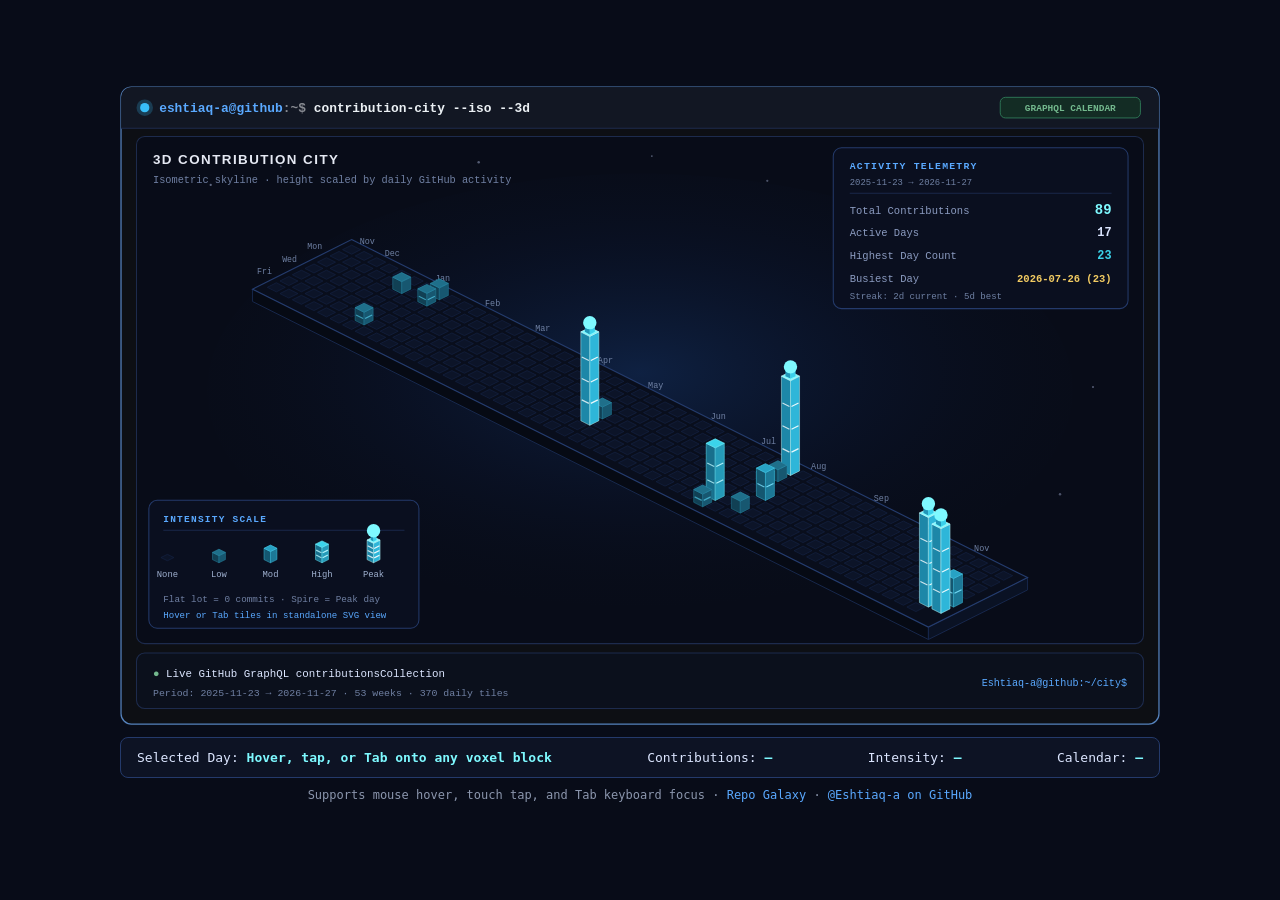
==== commit 8b378c83: "chore: auto-update profile [8 repos, 81 commits] Generated by GitHub Actions on 2026-11-27T07:46:21Z" ====
--- a/docs/city.html
+++ b/docs/city.html
@@ -45,7 +45,7 @@
 </head>
 <body>
   <main>
-    <svg xmlns="http://www.w3.org/2000/svg" viewBox="0 0 1009 620" width="1009" height="620" role="img" aria-label="Eshtiaq-a 3D Isometric GitHub Contribution City showing 76 contributions across 12 active days">
+    <svg xmlns="http://www.w3.org/2000/svg" viewBox="0 0 1009 620" width="1009" height="620" role="img" aria-label="Eshtiaq-a 3D Isometric GitHub Contribution City showing 89 contributions across 17 active days">
   <defs>
     <clipPath id="city-frame-clip">
       <rect x="1" y="1" width="1007" height="618" rx="10" ry="10" />
@@ -137,8 +137,8 @@
     <circle cx="24" cy="21" r="8" fill="#38bdf8" fill-opacity="0.22" />
     <text x="38" y="25" font-size="12.5" font-weight="700" fill="#5aa9ff">eshtiaq-a@github<tspan fill="#888b92">:~$</tspan> <tspan fill="#ebf0f4">contribution-city --iso --3d</tspan></text>
 
-    <rect x="854" y="11" width="136" height="20" rx="5" fill="#18263e" stroke="#3e6199" stroke-width="0.9" />
-    <text x="922" y="24.5" text-anchor="middle" font-size="9.2" font-weight="700" fill="#7db8ff">COMMITS FALLBACK</text>
+    <rect x="854" y="11" width="136" height="20" rx="5" fill="#132c24" stroke="#2f7858" stroke-width="0.9" />
+    <text x="922" y="24.5" text-anchor="middle" font-size="9.2" font-weight="700" fill="#73b88d">GRAPHQL CALENDAR</text>
 
     <!-- Main Isometric Diorama Viewport -->
     <rect x="16" y="49" width="977" height="492" rx="8" fill="#080c18" stroke="#1d2b4d" stroke-width="1" />
@@ -163,7 +163,7 @@
       <polygon points="784.3,525.0 880.5,476.9 880.5,488.9 784.3,537.0" fill="#0a1224" stroke="#182a4f" stroke-width="0.9" />
       <polygon points="224.7,149.0 880.5,476.9 784.3,525.0 128.6,197.1" fill="#090e1c" stroke="#243c6e" stroke-width="1.1" />
       <text x="239.9" y="153.0" text-anchor="middle" font-size="8.2" fill="#6f80a3">Nov</text><text x="264.2" y="165.1" text-anchor="middle" font-size="8.2" fill="#6f80a3">Dec</text><text x="312.9" y="189.5" text-anchor="middle" font-size="8.2" fill="#6f80a3">Jan</text><text x="361.5" y="213.8" text-anchor="middle" font-size="8.2" fill="#6f80a3">Feb</text><text x="410.2" y="238.1" text-anchor="middle" font-size="8.2" fill="#6f80a3">Mar</text><text x="471.0" y="268.6" text-anchor="middle" font-size="8.2" fill="#6f80a3">Apr</text><text x="519.7" y="292.9" text-anchor="middle" font-size="8.2" fill="#6f80a3">May</text><text x="580.5" y="323.3" text-anchor="middle" font-size="8.2" fill="#6f80a3">Jun</text><text x="629.2" y="347.6" text-anchor="middle" font-size="8.2" fill="#6f80a3">Jul</text><text x="677.9" y="372.0" text-anchor="middle" font-size="8.2" fill="#6f80a3">Aug</text><text x="738.7" y="402.4" text-anchor="middle" font-size="8.2" fill="#6f80a3">Sep</text><text x="787.4" y="426.7" text-anchor="middle" font-size="8.2" fill="#6f80a3">Oct</text><text x="836.0" y="451.1" text-anchor="middle" font-size="8.2" fill="#6f80a3">Nov</text><text x="196.1" y="158.5" text-anchor="end" font-size="8.0" fill="#6f80a3">Mon</text><text x="171.7" y="170.6" text-anchor="end" font-size="8.0" fill="#6f80a3">Wed</text><text x="147.4" y="182.8" text-anchor="end" font-size="8.0" fill="#6f80a3">Fri</text>
-      <g class="city-tile" tabindex="0" role="graphics-symbol" aria-label="2025-11-23 (Sun): 0 contributions · None · Week 1" data-date="2025-11-23" data-count="0" data-level="None" data-week="1" data-weekday="Sun"><title>2025-11-23 (Sun): 0 contributions · None · Week 1</title><polygon class="city-top" points="224.7,154.4 233.4,158.8 224.7,163.2 215.9,158.8" fill="#0c1428" stroke="#162447" stroke-width="0.6" /></g><g class="city-tile" tabindex="0" role="graphics-symbol" aria-label="2025-11-24 (Mon): 0 contributions · None · Week 1" data-date="2025-11-24" data-count="0" data-level="None" data-week="1" data-weekday="Mon"><title>2025-11-24 (Mon): 0 contributions · None · Week 1</title><polygon class="city-top" points="212.5,160.5 221.3,164.9 212.5,169.2 203.7,164.9" fill="#0c1428" stroke="#162447" stroke-width="0.6" /></g><g class="city-tile" tabindex="0" role="graphics-symbol" aria-label="2025-11-30 (Sun): 0 contributions · None · Week 2" data-date="2025-11-30" data-count="0" data-level="None" data-week="2" data-weekday="Sun"><title>2025-11-30 (Sun): 0 contributions · None · Week 2</title><polygon class="city-top" points="236.8,160.5 245.6,164.9 236.8,169.2 228.1,164.9" fill="#0c1428" stroke="#162447" stroke-width="0.6" /></g><g class="city-tile" tabindex="0" role="graphics-symbol" aria-label="2025-11-25 (Tue): 0 contributions · None · Week 1" data-date="2025-11-25" data-count="0" data-level="None" data-week="1" data-weekday="Tue"><title>2025-11-25 (Tue): 0 contributions · None · Week 1</title><polygon class="city-top" points="200.3,166.6 209.1,170.9 200.3,175.3 191.6,170.9" fill="#0c1428" stroke="#162447" stroke-width="0.6" /></g><g class="city-tile" tabindex="0" role="graphics-symbol" aria-label="2025-12-01 (Mon): 0 contributions · None · Week 2" data-date="2025-12-01" data-count="0" data-level="None" data-week="2" data-weekday="Mon"><title>2025-12-01 (Mon): 0 contributions · None · Week 2</title><polygon class="city-top" points="224.7,166.6 233.4,170.9 224.7,175.3 215.9,170.9" fill="#0c1428" stroke="#162447" stroke-width="0.6" /></g><g class="city-tile" tabindex="0" role="graphics-symbol" aria-label="2025-12-07 (Sun): 0 contributions · None · Week 3" data-date="2025-12-07" data-count="0" data-level="None" data-week="3" data-weekday="Sun"><title>2025-12-07 (Sun): 0 contributions · None · Week 3</title><polygon class="city-top" points="249.0,166.6 257.8,170.9 249.0,175.3 240.2,170.9" fill="#0c1428" stroke="#162447" stroke-width="0.6" /></g><g class="city-tile" tabindex="0" role="graphics-symbol" aria-label="2025-11-26 (Wed): 0 contributions · None · Week 1" data-date="2025-11-26" data-count="0" data-level="None" data-week="1" data-weekday="Wed"><title>2025-11-26 (Wed): 0 contributions · None · Week 1</title><polygon class="city-top" points="188.2,172.7 196.9,177.0 188.2,181.4 179.4,177.0" fill="#0c1428" stroke="#162447" stroke-width="0.6" /></g><g class="city-tile" tabindex="0" role="graphics-symbol" aria-label="2025-12-02 (Tue): 0 contributions · None · Week 2" data-date="2025-12-02" data-count="0" data-level="None" data-week="2" data-weekday="Tue"><title>2025-12-02 (Tue): 0 contributions · None · Week 2</title><polygon class="city-top" points="212.5,172.7 221.3,177.0 212.5,181.4 203.7,177.0" fill="#0c1428" stroke="#162447" stroke-width="0.6" /></g><g class="city-tile" tabindex="0" role="graphics-symbol" aria-label="2025-12-08 (Mon): 0 contributions · None · Week 3" data-date="2025-12-08" data-count="0" data-level="None" data-week="3" data-weekday="Mon"><title>2025-12-08 (Mon): 0 contributions · None · Week 3</title><polygon class="city-top" points="236.8,172.7 245.6,177.0 236.8,181.4 228.1,177.0" fill="#0c1428" stroke="#162447" stroke-width="0.6" /></g><g class="city-tile" tabindex="0" role="graphics-symbol" aria-label="2025-12-14 (Sun): 0 contributions · None · Week 4" data-date="2025-12-14" data-count="0" data-level="None" data-week="4" data-weekday="Sun"><title>2025-12-14 (Sun): 0 contributions · None · Week 4</title><polygon class="city-top" points="261.2,172.7 269.9,177.0 261.2,181.4 252.4,177.0" fill="#0c1428" stroke="#162447" stroke-width="0.6" /></g><g class="city-tile" tabindex="0" role="graphics-symbol" aria-label="2025-11-27 (Thu): 0 contributions · None · Week 1" data-date="2025-11-27" data-count="0" data-level="None" data-week="1" data-weekday="Thu"><title>2025-11-27 (Thu): 0 contributions · None · Week 1</title><polygon class="city-top" points="176.0,178.7 184.8,183.1 176.0,187.5 167.2,183.1" fill="#0c1428" stroke="#162447" stroke-width="0.6" /></g><g class="city-tile" tabindex="0" role="graphics-symbol" aria-label="2025-12-03 (Wed): 0 contributions · None · Week 2" data-date="2025-12-03" data-count="0" data-level="None" data-week="2" data-weekday="Wed"><title>2025-12-03 (Wed): 0 contributions · None · Week 2</title><polygon class="city-top" points="200.3,178.7 209.1,183.1 200.3,187.5 191.6,183.1" fill="#0c1428" stroke="#162447" stroke-width="0.6" /></g><g class="city-tile" tabindex="0" role="graphics-symbol" aria-label="2025-12-09 (Tue): 0 contributions · None · Week 3" data-date="2025-12-09" data-count="0" data-level="None" data-week="3" data-weekday="Tue"><title>2025-12-09 (Tue): 0 contributions · None · Week 3</title><polygon class="city-top" points="224.7,178.7 233.4,183.1 224.7,187.5 215.9,183.1" fill="#0c1428" stroke="#162447" stroke-width="0.6" /></g><g class="city-tile" tabindex="0" role="graphics-symbol" aria-label="2025-12-15 (Mon): 0 contributions · None · Week 4" data-date="2025-12-15" data-count="0" data-level="None" data-week="4" data-weekday="Mon"><title>2025-12-15 (Mon): 0 contributions · None · Week 4</title><polygon class="city-top" points="249.0,178.7 257.8,183.1 249.0,187.5 240.2,183.1" fill="#0c1428" stroke="#162447" stroke-width="0.6" /></g><g class="city-tile" tabindex="0" role="graphics-symbol" aria-label="2025-12-21 (Sun): 0 contributions · None · Week 5" data-date="2025-12-21" data-count="0" data-level="None" data-week="5" data-weekday="Sun"><title>2025-12-21 (Sun): 0 contributions · None · Week 5</title><polygon class="city-top" points="273.3,178.7 282.1,183.1 273.3,187.5 264.6,183.1" fill="#0c1428" stroke="#162447" stroke-width="0.6" /></g><g class="city-tile" tabindex="0" role="graphics-symbol" aria-label="2025-11-28 (Fri): 0 contributions · None · Week 1" data-date="2025-11-28" data-count="0" data-level="None" data-week="1" data-weekday="Fri"><title>2025-11-28 (Fri): 0 contributions · None · Week 1</title><polygon class="city-top" points="163.8,184.8 172.6,189.2 163.8,193.6 155.1,189.2" fill="#0c1428" stroke="#162447" stroke-width="0.6" /></g><g class="city-tile" tabindex="0" role="graphics-symbol" aria-label="2025-12-04 (Thu): 0 contributions · None · Week 2" data-date="2025-12-04" data-count="0" data-level="None" data-week="2" data-weekday="Thu"><title>2025-12-04 (Thu): 0 contributions · None · Week 2</title><polygon class="city-top" points="188.2,184.8 196.9,189.2 188.2,193.6 179.4,189.2" fill="#0c1428" stroke="#162447" stroke-width="0.6" /></g><g class="city-tile" tabindex="0" role="graphics-symbol" aria-label="2025-12-10 (Wed): 0 contributions · None · Week 3" data-date="2025-12-10" data-count="0" data-level="None" data-week="3" data-weekday="Wed"><title>2025-12-10 (Wed): 0 contributions · None · Week 3</title><polygon class="city-top" points="212.5,184.8 221.3,189.2 212.5,193.6 203.7,189.2" fill="#0c1428" stroke="#162447" stroke-width="0.6" /></g><g class="city-tile" tabindex="0" role="graphics-symbol" aria-label="2025-12-16 (Tue): 0 contributions · None · Week 4" data-date="2025-12-16" data-count="0" data-level="None" data-week="4" data-weekday="Tue"><title>2025-12-16 (Tue): 0 contributions · None · Week 4</title><polygon class="city-top" points="236.8,184.8 245.6,189.2 236.8,193.6 228.1,189.2" fill="#0c1428" stroke="#162447" stroke-width="0.6" /></g><g class="city-tile" tabindex="0" role="graphics-symbol" aria-label="2025-12-22 (Mon): 0 contributions · None · Week 5" data-date="2025-12-22" data-count="0" data-level="None" data-week="5" data-weekday="Mon"><title>2025-12-22 (Mon): 0 contributions · None · Week 5</title><polygon class="city-top" points="261.2,184.8 269.9,189.2 261.2,193.6 252.4,189.2" fill="#0c1428" stroke="#162447" stroke-width="0.6" /></g><g class="city-tile" tabindex="0" role="graphics-symbol" aria-label="2025-12-28 (Sun): 0 contributions · None · Week 6" data-date="2025-12-28" data-count="0" data-level="None" data-week="6" data-weekday="Sun"><title>2025-12-28 (Sun): 0 contributions · None · Week 6</title><polygon class="city-top" points="285.5,184.8 294.3,189.2 285.5,193.6 276.7,189.2" fill="#0c1428" stroke="#162447" stroke-width="0.6" /></g><g class="city-tile" tabindex="0" role="graphics-symbol" aria-label="2025-11-29 (Sat): 0 contributions · None · Week 1" data-date="2025-11-29" data-count="0" data-level="None" data-week="1" data-weekday="Sat"><title>2025-11-29 (Sat): 0 contributions · None · Week 1</title><polygon class="city-top" points="151.7,190.9 160.4,195.3 151.7,199.7 142.9,195.3" fill="#0c1428" stroke="#162447" stroke-width="0.6" /></g><g class="city-tile" tabindex="0" role="graphics-symbol" aria-label="2025-12-05 (Fri): 0 contributions · None · Week 2" data-date="2025-12-05" data-count="0" data-level="None" data-week="2" data-weekday="Fri"><title>2025-12-05 (Fri): 0 contributions · None · Week 2</title><polygon class="city-top" points="176.0,190.9 184.8,195.3 176.0,199.7 167.2,195.3" fill="#0c1428" stroke="#162447" stroke-width="0.6" /></g><g class="city-tile" tabindex="0" role="graphics-symbol" aria-label="2025-12-11 (Thu): 0 contributions · None · Week 3" data-date="2025-12-11" data-count="0" data-level="None" data-week="3" data-weekday="Thu"><title>2025-12-11 (Thu): 0 contributions · None · Week 3</title><polygon class="city-top" points="200.3,190.9 209.1,195.3 200.3,199.7 191.6,195.3" fill="#0c1428" stroke="#162447" stroke-width="0.6" /></g><g class="city-tile" tabindex="0" role="graphics-symbol" aria-label="2025-12-17 (Wed): 0 contributions · None · Week 4" data-date="2025-12-17" data-count="0" data-level="None" data-week="4" data-weekday="Wed"><title>2025-12-17 (Wed): 0 contributions · None · Week 4</title><polygon class="city-top" points="224.7,190.9 233.4,195.3 224.7,199.7 215.9,195.3" fill="#0c1428" stroke="#162447" stroke-width="0.6" /></g><g class="city-tile" tabindex="0" role="graphics-symbol" aria-label="2025-12-23 (Tue): 0 contributions · None · Week 5" data-date="2025-12-23" data-count="0" data-level="None" data-week="5" data-weekday="Tue"><title>2025-12-23 (Tue): 0 contributions · None · Week 5</title><polygon class="city-top" points="249.0,190.9 257.8,195.3 249.0,199.7 240.2,195.3" fill="#0c1428" stroke="#162447" stroke-width="0.6" /></g><g class="city-tile" tabindex="0" role="graphics-symbol" aria-label="2025-12-29 (Mon): 0 contributions · None · Week 6" data-date="2025-12-29" data-count="0" data-level="None" data-week="6" data-weekday="Mon"><title>2025-12-29 (Mon): 0 contributions · None · Week 6</title><polygon class="city-top" points="273.3,190.9 282.1,195.3 273.3,199.7 264.6,195.3" fill="#0c1428" stroke="#162447" stroke-width="0.6" /></g><g class="city-tile" tabindex="0" role="graphics-symbol" aria-label="2026-01-04 (Sun): 0 contributions · None · Week 7" data-date="2026-01-04" data-count="0" data-level="None" data-week="7" data-weekday="Sun"><title>2026-01-04 (Sun): 0 contributions · None · Week 7</title><polygon class="city-top" points="297.7,190.9 306.4,195.3 297.7,199.7 288.9,195.3" fill="#0c1428" stroke="#162447" stroke-width="0.6" /></g><g class="city-tile" tabindex="0" role="graphics-symbol" aria-label="2025-12-06 (Sat): 0 contributions · None · Week 2" data-date="2025-12-06" data-count="0" data-level="None" data-week="2" data-weekday="Sat"><title>2025-12-06 (Sat): 0 contributions · None · Week 2</title><polygon class="city-top" points="163.8,197.0 172.6,201.4 163.8,205.7 155.1,201.4" fill="#0c1428" stroke="#162447" stroke-width="0.6" /></g><g class="city-tile" tabindex="0" role="graphics-symbol" aria-label="2025-12-12 (Fri): 0 contributions · None · Week 3" data-date="2025-12-12" data-count="0" data-level="None" data-week="3" data-weekday="Fri"><title>2025-12-12 (Fri): 0 contributions · None · Week 3</title><polygon class="city-top" points="188.2,197.0 196.9,201.4 188.2,205.7 179.4,201.4" fill="#0c1428" stroke="#162447" stroke-width="0.6" /></g><g class="city-tile" tabindex="0" role="graphics-symbol" aria-label="2025-12-18 (Thu): 0 contributions · None · Week 4" data-date="2025-12-18" data-count="0" data-level="None" data-week="4" data-weekday="Thu"><title>2025-12-18 (Thu): 0 contributions · None · Week 4</title><polygon class="city-top" points="212.5,197.0 221.3,201.4 212.5,205.7 203.7,201.4" fill="#0c1428" stroke="#162447" stroke-width="0.6" /></g><g class="city-tile" tabindex="0" role="graphics-symbol" aria-label="2025-12-24 (Wed): 0 contributions · None · Week 5" data-date="2025-12-24" data-count="0" data-level="None" data-week="5" data-weekday="Wed"><title>2025-12-24 (Wed): 0 contributions · None · Week 5</title><polygon class="city-top" points="236.8,197.0 245.6,201.4 236.8,205.7 228.1,201.4" fill="#0c1428" stroke="#162447" stroke-width="0.6" /></g><g class="city-tile" tabindex="0" role="graphics-symbol" aria-label="2025-12-30 (Tue): 0 contributions · None · Week 6" data-date="2025-12-30" data-count="0" data-level="None" data-week="6" data-weekday="Tue"><title>2025-12-30 (Tue): 0 contributions · None · Week 6</title><polygon class="city-top" points="261.2,197.0 269.9,201.4 261.2,205.7 252.4,201.4" fill="#0c1428" stroke="#162447" stroke-width="0.6" /></g><g class="city-tile" tabindex="0" role="graphics-symbol" aria-label="2026-01-05 (Mon): 0 contributions · None · Week 7" data-date="2026-01-05" data-count="0" data-level="None" data-week="7" data-weekday="Mon"><title>2026-01-05 (Mon): 0 contributions · None · Week 7</title><polygon class="city-top" points="285.5,197.0 294.3,201.4 285.5,205.7 276.7,201.4" fill="#0c1428" stroke="#162447" stroke-width="0.6" /></g><g class="city-tile" tabindex="0" role="graphics-symbol" aria-label="2026-01-11 (Sun): 2 contributions · Low · Week 8" data-date="2026-01-11" data-count="2" data-level="Low" data-week="8" data-weekday="Sun"><title>2026-01-11 (Sun): 2 contributions · Low · Week 8</title><g class="city-bldg" style="animation-delay:0.18s"><polygon points="301.1,190.8 309.8,195.1 309.8,207.5 301.1,203.2" fill="#114054" stroke="#298aa8" stroke-width="0.45" /><polygon points="309.8,195.1 318.6,190.8 318.6,203.2 309.8,207.5" fill="#175770" stroke="#298aa8" stroke-width="0.45" /><polygon class="city-top" points="309.8,186.4 318.6,190.8 309.8,195.1 301.1,190.8" fill="#1f6f8a" stroke="#298aa8" stroke-width="0.65" /><line x1="302.0" y1="197.9" x2="308.9" y2="201.3" stroke="#47b5d1" stroke-width="1.15" stroke-opacity="0.78" /><line x1="310.8" y1="201.3" x2="317.6" y2="197.9" stroke="#47b5d1" stroke-width="1.15" stroke-opacity="0.90" /></g></g><g class="city-tile" tabindex="0" role="graphics-symbol" aria-label="2025-12-13 (Sat): 0 contributions · None · Week 3" data-date="2025-12-13" data-count="0" data-level="None" data-week="3" data-weekday="Sat"><title>2025-12-13 (Sat): 0 contributions · None · Week 3</title><polygon class="city-top" points="176.0,203.1 184.8,207.4 176.0,211.8 167.2,207.4" fill="#0c1428" stroke="#162447" stroke-width="0.6" /></g><g class="city-tile" tabindex="0" role="graphics-symbol" aria-label="2025-12-19 (Fri): 0 contributions · None · Week 4" data-date="2025-12-19" data-count="0" data-level="None" data-week="4" data-weekday="Fri"><title>2025-12-19 (Fri): 0 contributions · None · Week 4</title><polygon class="city-top" points="200.3,203.1 209.1,207.4 200.3,211.8 191.6,207.4" fill="#0c1428" stroke="#162447" stroke-width="0.6" /></g><g class="city-tile" tabindex="0" role="graphics-symbol" aria-label="2025-12-25 (Thu): 0 contributions · None · Week 5" data-date="2025-12-25" data-count="0" data-level="None" data-week="5" data-weekday="Thu"><title>2025-12-25 (Thu): 0 contributions · None · Week 5</title><polygon class="city-top" points="224.7,203.1 233.4,207.4 224.7,211.8 215.9,207.4" fill="#0c1428" stroke="#162447" stroke-width="0.6" /></g><g class="city-tile" tabindex="0" role="graphics-symbol" aria-label="2025-12-31 (Wed): 0 contributions · None · Week 6" data-date="2025-12-31" data-count="0" data-level="None" data-week="6" data-weekday="Wed"><title>2025-12-31 (Wed): 0 contributions · None · Week 6</title><polygon class="city-top" points="249.0,203.1 257.8,207.4 249.0,211.8 240.2,207.4" fill="#0c1428" stroke="#162447" stroke-width="0.6" /></g><g class="city-tile" tabindex="0" role="graphics-symbol" aria-label="2026-01-06 (Tue): 0 contributions · None · Week 7" data-date="2026-01-06" data-count="0" data-level="None" data-week="7" data-weekday="Tue"><title>2026-01-06 (Tue): 0 contributions · None · Week 7</title><polygon class="city-top" points="273.3,203.1 282.1,207.4 273.3,211.8 264.6,207.4" fill="#0c1428" stroke="#162447" stroke-width="0.6" /></g><g class="city-tile" tabindex="0" role="graphics-symbol" aria-label="2026-01-12 (Mon): 0 contributions · None · Week 8" data-date="2026-01-12" data-count="0" data-level="None" data-week="8" data-weekday="Mon"><title>2026-01-12 (Mon): 0 contributions · None · Week 8</title><polygon class="city-top" points="297.7,203.1 306.4,207.4 297.7,211.8 288.9,207.4" fill="#0c1428" stroke="#162447" stroke-width="0.6" /></g><g class="city-tile" tabindex="0" role="graphics-symbol" aria-label="2026-01-18 (Sun): 0 contributions · None · Week 9" data-date="2026-01-18" data-count="0" data-level="None" data-week="9" data-weekday="Sun"><title>2026-01-18 (Sun): 0 contributions · None · Week 9</title><polygon class="city-top" points="322.0,203.1 330.8,207.4 322.0,211.8 313.2,207.4" fill="#0c1428" stroke="#162447" stroke-width="0.6" /></g><g class="city-tile" tabindex="0" role="graphics-symbol" aria-label="2025-12-20 (Sat): 0 contributions · None · Week 4" data-date="2025-12-20" data-count="0" data-level="None" data-week="4" data-weekday="Sat"><title>2025-12-20 (Sat): 0 contributions · None · Week 4</title><polygon class="city-top" points="188.2,209.2 196.9,213.5 188.2,217.9 179.4,213.5" fill="#0c1428" stroke="#162447" stroke-width="0.6" /></g><g class="city-tile" tabindex="0" role="graphics-symbol" aria-label="2025-12-26 (Fri): 0 contributions · None · Week 5" data-date="2025-12-26" data-count="0" data-level="None" data-week="5" data-weekday="Fri"><title>2025-12-26 (Fri): 0 contributions · None · Week 5</title><polygon class="city-top" points="212.5,209.2 221.3,213.5 212.5,217.9 203.7,213.5" fill="#0c1428" stroke="#162447" stroke-width="0.6" /></g><g class="city-tile" tabindex="0" role="graphics-symbol" aria-label="2026-01-01 (Thu): 0 contributions · None · Week 6" data-date="2026-01-01" data-count="0" data-level="None" data-week="6" data-weekday="Thu"><title>2026-01-01 (Thu): 0 contributions · None · Week 6</title><polygon class="city-top" points="236.8,209.2 245.6,213.5 236.8,217.9 228.1,213.5" fill="#0c1428" stroke="#162447" stroke-width="0.6" /></g><g class="city-tile" tabindex="0" role="graphics-symbol" aria-label="2026-01-07 (Wed): 0 contributions · None · Week 7" data-date="2026-01-07" data-count="0" data-level="None" data-week="7" data-weekday="Wed"><title>2026-01-07 (Wed): 0 contributions · None · Week 7</title><polygon class="city-top" points="261.2,209.2 269.9,213.5 261.2,217.9 252.4,213.5" fill="#0c1428" stroke="#162447" stroke-width="0.6" /></g><g class="city-tile" tabindex="0" role="graphics-symbol" aria-label="2026-01-13 (Tue): 0 contributions · None · Week 8" data-date="2026-01-13" data-count="0" data-level="None" data-week="8" data-weekday="Tue"><title>2026-01-13 (Tue): 0 contributions · None · Week 8</title><polygon class="city-top" points="285.5,209.2 294.3,213.5 285.5,217.9 276.7,213.5" fill="#0c1428" stroke="#162447" stroke-width="0.6" /></g><g class="city-tile" tabindex="0" role="graphics-symbol" aria-label="2026-01-19 (Mon): 0 contributions · None · Week 9" data-date="2026-01-19" data-count="0" data-level="None" data-week="9" data-weekday="Mon"><title>2026-01-19 (Mon): 0 contributions · None · Week 9</title><polygon class="city-top" points="309.8,209.2 318.6,213.5 309.8,217.9 301.1,213.5" fill="#0c1428" stroke="#162447" stroke-width="0.6" /></g><g class="city-tile" tabindex="0" role="graphics-symbol" aria-label="2026-01-25 (Sun): 0 contributions · None · Week 10" data-date="2026-01-25" data-count="0" data-level="None" data-week="10" data-weekday="Sun"><title>2026-01-25 (Sun): 0 contributions · None · Week 10</title><polygon class="city-top" points="334.2,209.2 342.9,213.5 334.2,217.9 325.4,213.5" fill="#0c1428" stroke="#162447" stroke-width="0.6" /></g><g class="city-tile" tabindex="0" role="graphics-symbol" aria-label="2025-12-27 (Sat): 0 contributions · None · Week 5" data-date="2025-12-27" data-count="0" data-level="None" data-week="5" data-weekday="Sat"><title>2025-12-27 (Sat): 0 contributions · None · Week 5</title><polygon class="city-top" points="200.3,215.2 209.1,219.6 200.3,224.0 191.6,219.6" fill="#0c1428" stroke="#162447" stroke-width="0.6" /></g><g class="city-tile" tabindex="0" role="graphics-symbol" aria-label="2026-01-02 (Fri): 0 contributions · None · Week 6" data-date="2026-01-02" data-count="0" data-level="None" data-week="6" data-weekday="Fri"><title>2026-01-02 (Fri): 0 contributions · None · Week 6</title><polygon class="city-top" points="224.7,215.2 233.4,219.6 224.7,224.0 215.9,219.6" fill="#0c1428" stroke="#162447" stroke-width="0.6" /></g><g class="city-tile" tabindex="0" role="graphics-symbol" aria-label="2026-01-08 (Thu): 0 contributions · None · Week 7" data-date="2026-01-08" data-count="0" data-level="None" data-week="7" data-weekday="Thu"><title>2026-01-08 (Thu): 0 contributions · None · Week 7</title><polygon class="city-top" points="249.0,215.2 257.8,219.6 249.0,224.0 240.2,219.6" fill="#0c1428" stroke="#162447" stroke-width="0.6" /></g><g class="city-tile" tabindex="0" role="graphics-symbol" aria-label="2026-01-14 (Wed): 0 contributions · None · Week 8" data-date="2026-01-14" data-count="0" data-level="None" data-week="8" data-weekday="Wed"><title>2026-01-14 (Wed): 0 contributions · None · Week 8</title><polygon class="city-top" points="273.3,215.2 282.1,219.6 273.3,224.0 264.6,219.6" fill="#0c1428" stroke="#162447" stroke-width="0.6" /></g><g class="city-tile" tabindex="0" role="graphics-symbol" aria-label="2026-01-20 (Tue): 0 contributions · None · Week 9" data-date="2026-01-20" data-count="0" data-level="None" data-week="9" data-weekday="Tue"><title>2026-01-20 (Tue): 0 contributions · None · Week 9</title><polygon class="city-top" points="297.7,215.2 306.4,219.6 297.7,224.0 288.9,219.6" fill="#0c1428" stroke="#162447" stroke-width="0.6" /></g><g class="city-tile" tabindex="0" role="graphics-symbol" aria-label="2026-01-26 (Mon): 0 contributions · None · Week 10" data-date="2026-01-26" data-count="0" data-level="None" data-week="10" data-weekday="Mon"><title>2026-01-26 (Mon): 0 contributions · None · Week 10</title><polygon class="city-top" points="322.0,215.2 330.8,219.6 322.0,224.0 313.2,219.6" fill="#0c1428" stroke="#162447" stroke-width="0.6" /></g><g class="city-tile" tabindex="0" role="graphics-symbol" aria-label="2026-02-01 (Sun): 0 contributions · None · Week 11" data-date="2026-02-01" data-count="0" data-level="None" data-week="11" data-weekday="Sun"><title>2026-02-01 (Sun): 0 contributions · None · Week 11</title><polygon class="city-top" points="346.3,215.2 355.1,219.6 346.3,224.0 337.6,219.6" fill="#0c1428" stroke="#162447" stroke-width="0.6" /></g><g class="city-tile" tabindex="0" role="graphics-symbol" aria-label="2026-01-03 (Sat): 0 contributions · None · Week 6" data-date="2026-01-03" data-count="0" data-level="None" data-week="6" data-weekday="Sat"><title>2026-01-03 (Sat): 0 contributions · None · Week 6</title><polygon class="city-top" points="212.5,221.3 221.3,225.7 212.5,230.1 203.7,225.7" fill="#0c1428" stroke="#162447" stroke-width="0.6" /></g><g class="city-tile" tabindex="0" role="graphics-symbol" aria-label="2026-01-09 (Fri): 1 contribution · Low · Week 7" data-date="2026-01-09" data-count="1" data-level="Low" data-week="7" data-weekday="Fri"><title>2026-01-09 (Fri): 1 contribution · Low · Week 7</title><g class="city-bldg" style="animation-delay:0.16s"><polygon points="228.1,215.8 236.8,220.2 236.8,231.9 228.1,227.5" fill="#114054" stroke="#298aa8" stroke-width="0.45" /><polygon points="236.8,220.2 245.6,215.8 245.6,227.5 236.8,231.9" fill="#175770" stroke="#298aa8" stroke-width="0.45" /><polygon class="city-top" points="236.8,211.4 245.6,215.8 236.8,220.2 228.1,215.8" fill="#1f6f8a" stroke="#298aa8" stroke-width="0.65" /></g></g><g class="city-tile" tabindex="0" role="graphics-symbol" aria-label="2026-01-15 (Thu): 0 contributions · None · Week 8" data-date="2026-01-15" data-count="0" data-level="None" data-week="8" data-weekday="Thu"><title>2026-01-15 (Thu): 0 contributions · None · Week 8</title><polygon class="city-top" points="261.2,221.3 269.9,225.7 261.2,230.1 252.4,225.7" fill="#0c1428" stroke="#162447" stroke-width="0.6" /></g><g class="city-tile" tabindex="0" role="graphics-symbol" aria-label="2026-01-21 (Wed): 0 contributions · None · Week 9" data-date="2026-01-21" data-count="0" data-level="None" data-week="9" data-weekday="Wed"><title>2026-01-21 (Wed): 0 contributions · None · Week 9</title><polygon class="city-top" points="285.5,221.3 294.3,225.7 285.5,230.1 276.7,225.7" fill="#0c1428" stroke="#162447" stroke-width="0.6" /></g><g class="city-tile" tabindex="0" role="graphics-symbol" aria-label="2026-01-27 (Tue): 0 contributions · None · Week 10" data-date="2026-01-27" data-count="0" data-level="None" data-week="10" data-weekday="Tue"><title>2026-01-27 (Tue): 0 contributions · None · Week 10</title><polygon class="city-top" points="309.8,221.3 318.6,225.7 309.8,230.1 301.1,225.7" fill="#0c1428" stroke="#162447" stroke-width="0.6" /></g><g class="city-tile" tabindex="0" role="graphics-symbol" aria-label="2026-02-02 (Mon): 0 contributions · None · Week 11" data-date="2026-02-02" data-count="0" data-level="None" data-week="11" data-weekday="Mon"><title>2026-02-02 (Mon): 0 contributions · None · Week 11</title><polygon class="city-top" points="334.2,221.3 342.9,225.7 334.2,230.1 325.4,225.7" fill="#0c1428" stroke="#162447" stroke-width="0.6" /></g><g class="city-tile" tabindex="0" role="graphics-symbol" aria-label="2026-02-08 (Sun): 0 contributions · None · Week 12" data-date="2026-02-08" data-count="0" data-level="None" data-week="12" data-weekday="Sun"><title>2026-02-08 (Sun): 0 contributions · None · Week 12</title><polygon class="city-top" points="358.5,221.3 367.3,225.7 358.5,230.1 349.7,225.7" fill="#0c1428" stroke="#162447" stroke-width="0.6" /></g><g class="city-tile" tabindex="0" role="graphics-symbol" aria-label="2026-01-10 (Sat): 0 contributions · None · Week 7" data-date="2026-01-10" data-count="0" data-level="None" data-week="7" data-weekday="Sat"><title>2026-01-10 (Sat): 0 contributions · None · Week 7</title><polygon class="city-top" points="224.7,227.4 233.4,231.8 224.7,236.2 215.9,231.8" fill="#0c1428" stroke="#162447" stroke-width="0.6" /></g><g class="city-tile" tabindex="0" role="graphics-symbol" aria-label="2026-01-16 (Fri): 0 contributions · None · Week 8" data-date="2026-01-16" data-count="0" data-level="None" data-week="8" data-weekday="Fri"><title>2026-01-16 (Fri): 0 contributions · None · Week 8</title><polygon class="city-top" points="249.0,227.4 257.8,231.8 249.0,236.2 240.2,231.8" fill="#0c1428" stroke="#162447" stroke-width="0.6" /></g><g class="city-tile" tabindex="0" role="graphics-symbol" aria-label="2026-01-22 (Thu): 0 contributions · None · Week 9" data-date="2026-01-22" data-count="0" data-level="None" data-week="9" data-weekday="Thu"><title>2026-01-22 (Thu): 0 contributions · None · Week 9</title><polygon class="city-top" points="273.3,227.4 282.1,231.8 273.3,236.2 264.6,231.8" fill="#0c1428" stroke="#162447" stroke-width="0.6" /></g><g class="city-tile" tabindex="0" role="graphics-symbol" aria-label="2026-01-28 (Wed): 0 contributions · None · Week 10" data-date="2026-01-28" data-count="0" data-level="None" data-week="10" data-weekday="Wed"><title>2026-01-28 (Wed): 0 contributions · None · Week 10</title><polygon class="city-top" points="297.7,227.4 306.4,231.8 297.7,236.2 288.9,231.8" fill="#0c1428" stroke="#162447" stroke-width="0.6" /></g><g class="city-tile" tabindex="0" role="graphics-symbol" aria-label="2026-02-03 (Tue): 0 contributions · None · Week 11" data-date="2026-02-03" data-count="0" data-level="None" data-week="11" data-weekday="Tue"><title>2026-02-03 (Tue): 0 contributions · None · Week 11</title><polygon class="city-top" points="322.0,227.4 330.8,231.8 322.0,236.2 313.2,231.8" fill="#0c1428" stroke="#162447" stroke-width="0.6" /></g><g class="city-tile" tabindex="0" role="graphics-symbol" aria-label="2026-02-09 (Mon): 0 contributions · None · Week 12" data-date="2026-02-09" data-count="0" data-level="None" data-week="12" data-weekday="Mon"><title>2026-02-09 (Mon): 0 contributions · None · Week 12</title><polygon class="city-top" points="346.3,227.4 355.1,231.8 346.3,236.2 337.6,231.8" fill="#0c1428" stroke="#162447" stroke-width="0.6" /></g><g class="city-tile" tabindex="0" role="graphics-symbol" aria-label="2026-02-15 (Sun): 0 contributions · None · Week 13" data-date="2026-02-15" data-count="0" data-level="None" data-week="13" data-weekday="Sun"><title>2026-02-15 (Sun): 0 contributions · None · Week 13</title><polygon class="city-top" points="370.7,227.4 379.4,231.8 370.7,236.2 361.9,231.8" fill="#0c1428" stroke="#162447" stroke-width="0.6" /></g><g class="city-tile" tabindex="0" role="graphics-symbol" aria-label="2026-01-17 (Sat): 0 contributions · None · Week 8" data-date="2026-01-17" data-count="0" data-level="None" data-week="8" data-weekday="Sat"><title>2026-01-17 (Sat): 0 contributions · None · Week 8</title><polygon class="city-top" points="236.8,233.5 245.6,237.9 236.8,242.2 228.1,237.9" fill="#0c1428" stroke="#162447" stroke-width="0.6" /></g><g class="city-tile" tabindex="0" role="graphics-symbol" aria-label="2026-01-23 (Fri): 0 contributions · None · Week 9" data-date="2026-01-23" data-count="0" data-level="None" data-week="9" data-weekday="Fri"><title>2026-01-23 (Fri): 0 contributions · None · Week 9</title><polygon class="city-top" points="261.2,233.5 269.9,237.9 261.2,242.2 252.4,237.9" fill="#0c1428" stroke="#162447" stroke-width="0.6" /></g><g class="city-tile" tabindex="0" role="graphics-symbol" aria-label="2026-01-29 (Thu): 0 contributions · None · Week 10" data-date="2026-01-29" data-count="0" data-level="None" data-week="10" data-weekday="Thu"><title>2026-01-29 (Thu): 0 contributions · None · Week 10</title><polygon class="city-top" points="285.5,233.5 294.3,237.9 285.5,242.2 276.7,237.9" fill="#0c1428" stroke="#162447" stroke-width="0.6" /></g><g class="city-tile" tabindex="0" role="graphics-symbol" aria-label="2026-02-04 (Wed): 0 contributions · None · Week 11" data-date="2026-02-04" data-count="0" data-level="None" data-week="11" data-weekday="Wed"><title>2026-02-04 (Wed): 0 contributions · None · Week 11</title><polygon class="city-top" points="309.8,233.5 318.6,237.9 309.8,242.2 301.1,237.9" fill="#0c1428" stroke="#162447" stroke-width="0.6" /></g><g class="city-tile" tabindex="0" role="graphics-symbol" aria-label="2026-02-10 (Tue): 0 contributions · None · Week 12" data-date="2026-02-10" data-count="0" data-level="None" data-week="12" data-weekday="Tue"><title>2026-02-10 (Tue): 0 contributions · None · Week 12</title><polygon class="city-top" points="334.2,233.5 342.9,237.9 334.2,242.2 325.4,237.9" fill="#0c1428" stroke="#162447" stroke-width="0.6" /></g><g class="city-tile" tabindex="0" role="graphics-symbol" aria-label="2026-02-16 (Mon): 0 contributions · None · Week 13" data-date="2026-02-16" data-count="0" data-level="None" data-week="13" data-weekday="Mon"><title>2026-02-16 (Mon): 0 contributions · None · Week 13</title><polygon class="city-top" points="358.5,233.5 367.3,237.9 358.5,242.2 349.7,237.9" fill="#0c1428" stroke="#162447" stroke-width="0.6" /></g><g class="city-tile" tabindex="0" role="graphics-symbol" aria-label="2026-02-22 (Sun): 0 contributions · None · Week 14" data-date="2026-02-22" data-count="0" data-level="None" data-week="14" data-weekday="Sun"><title>2026-02-22 (Sun): 0 contributions · None · Week 14</title><polygon class="city-top" points="382.8,233.5 391.6,237.9 382.8,242.2 374.1,237.9" fill="#0c1428" stroke="#162447" stroke-width="0.6" /></g><g class="city-tile" tabindex="0" role="graphics-symbol" aria-label="2026-01-24 (Sat): 0 contributions · None · Week 9" data-date="2026-01-24" data-count="0" data-level="None" data-week="9" data-weekday="Sat"><title>2026-01-24 (Sat): 0 contributions · None · Week 9</title><polygon class="city-top" points="249.0,239.6 257.8,243.9 249.0,248.3 240.2,243.9" fill="#0c1428" stroke="#162447" stroke-width="0.6" /></g><g class="city-tile" tabindex="0" role="graphics-symbol" aria-label="2026-01-30 (Fri): 0 contributions · None · Week 10" data-date="2026-01-30" data-count="0" data-level="None" data-week="10" data-weekday="Fri"><title>2026-01-30 (Fri): 0 contributions · None · Week 10</title><polygon class="city-top" points="273.3,239.6 282.1,243.9 273.3,248.3 264.6,243.9" fill="#0c1428" stroke="#162447" stroke-width="0.6" /></g><g class="city-tile" tabindex="0" role="graphics-symbol" aria-label="2026-02-05 (Thu): 0 contributions · None · Week 11" data-date="2026-02-05" data-count="0" data-level="None" data-week="11" data-weekday="Thu"><title>2026-02-05 (Thu): 0 contributions · None · Week 11</title><polygon class="city-top" points="297.7,239.6 306.4,243.9 297.7,248.3 288.9,243.9" fill="#0c1428" stroke="#162447" stroke-width="0.6" /></g><g class="city-tile" tabindex="0" role="graphics-symbol" aria-label="2026-02-11 (Wed): 0 contributions · None · Week 12" data-date="2026-02-11" data-count="0" data-level="None" data-week="12" data-weekday="Wed"><title>2026-02-11 (Wed): 0 contributions · None · Week 12</title><polygon class="city-top" points="322.0,239.6 330.8,243.9 322.0,248.3 313.2,243.9" fill="#0c1428" stroke="#162447" stroke-width="0.6" /></g><g class="city-tile" tabindex="0" role="graphics-symbol" aria-label="2026-02-17 (Tue): 0 contributions · None · Week 13" data-date="2026-02-17" data-count="0" data-level="None" data-week="13" data-weekday="Tue"><title>2026-02-17 (Tue): 0 contributions · None · Week 13</title><polygon class="city-top" points="346.3,239.6 355.1,243.9 346.3,248.3 337.6,243.9" fill="#0c1428" stroke="#162447" stroke-width="0.6" /></g><g class="city-tile" tabindex="0" role="graphics-symbol" aria-label="2026-02-23 (Mon): 0 contributions · None · Week 14" data-date="2026-02-23" data-count="0" data-level="None" data-week="14" data-weekday="Mon"><title>2026-02-23 (Mon): 0 contributions · None · Week 14</title><polygon class="city-top" points="370.7,239.6 379.4,243.9 370.7,248.3 361.9,243.9" fill="#0c1428" stroke="#162447" stroke-width="0.6" /></g><g class="city-tile" tabindex="0" role="graphics-symbol" aria-label="2026-03-01 (Sun): 0 contributions · None · Week 15" data-date="2026-03-01" data-count="0" data-level="None" data-week="15" data-weekday="Sun"><title>2026-03-01 (Sun): 0 contributions · None · Week 15</title><polygon class="city-top" points="395.0,239.6 403.8,243.9 395.0,248.3 386.2,243.9" fill="#0c1428" stroke="#162447" stroke-width="0.6" /></g><g class="city-tile" tabindex="0" role="graphics-symbol" aria-label="2026-01-31 (Sat): 0 contributions · None · Week 10" data-date="2026-01-31" data-count="0" data-level="None" data-week="10" data-weekday="Sat"><title>2026-01-31 (Sat): 0 contributions · None · Week 10</title><polygon class="city-top" points="261.2,245.7 269.9,250.0 261.2,254.4 252.4,250.0" fill="#0c1428" stroke="#162447" stroke-width="0.6" /></g><g class="city-tile" tabindex="0" role="graphics-symbol" aria-label="2026-02-06 (Fri): 0 contributions · None · Week 11" data-date="2026-02-06" data-count="0" data-level="None" data-week="11" data-weekday="Fri"><title>2026-02-06 (Fri): 0 contributions · None · Week 11</title><polygon class="city-top" points="285.5,245.7 294.3,250.0 285.5,254.4 276.7,250.0" fill="#0c1428" stroke="#162447" stroke-width="0.6" /></g><g class="city-tile" tabindex="0" role="graphics-symbol" aria-label="2026-02-12 (Thu): 0 contributions · None · Week 12" data-date="2026-02-12" data-count="0" data-level="None" data-week="12" data-weekday="Thu"><title>2026-02-12 (Thu): 0 contributions · None · Week 12</title><polygon class="city-top" points="309.8,245.7 318.6,250.0 309.8,254.4 301.1,250.0" fill="#0c1428" stroke="#162447" stroke-width="0.6" /></g><g class="city-tile" tabindex="0" role="graphics-symbol" aria-label="2026-02-18 (Wed): 0 contributions · None · Week 13" data-date="2026-02-18" data-count="0" data-level="None" data-week="13" data-weekday="Wed"><title>2026-02-18 (Wed): 0 contributions · None · Week 13</title><polygon class="city-top" points="334.2,245.7 342.9,250.0 334.2,254.4 325.4,250.0" fill="#0c1428" stroke="#162447" stroke-width="0.6" /></g><g class="city-tile" tabindex="0" role="graphics-symbol" aria-label="2026-02-24 (Tue): 0 contributions · None · Week 14" data-date="2026-02-24" data-count="0" data-level="None" data-week="14" data-weekday="Tue"><title>2026-02-24 (Tue): 0 contributions · None · Week 14</title><polygon class="city-top" points="358.5,245.7 367.3,250.0 358.5,254.4 349.7,250.0" fill="#0c1428" stroke="#162447" stroke-width="0.6" /></g><g class="city-tile" tabindex="0" role="graphics-symbol" aria-label="2026-03-02 (Mon): 0 contributions · None · Week 15" data-date="2026-03-02" data-count="0" data-level="None" data-week="15" data-weekday="Mon"><title>2026-03-02 (Mon): 0 contributions · None · Week 15</title><polygon class="city-top" points="382.8,245.7 391.6,250.0 382.8,254.4 374.1,250.0" fill="#0c1428" stroke="#162447" stroke-width="0.6" /></g><g class="city-tile" tabindex="0" role="graphics-symbol" aria-label="2026-03-08 (Sun): 0 contributions · None · Week 16" data-date="2026-03-08" data-count="0" data-level="None" data-week="16" data-weekday="Sun"><title>2026-03-08 (Sun): 0 contributions · None · Week 16</title><polygon class="city-top" points="407.2,245.7 415.9,250.0 407.2,254.4 398.4,250.0" fill="#0c1428" stroke="#162447" stroke-width="0.6" /></g><g class="city-tile" tabindex="0" role="graphics-symbol" aria-label="2026-02-07 (Sat): 0 contributions · None · Week 11" data-date="2026-02-07" data-count="0" data-level="None" data-week="11" data-weekday="Sat"><title>2026-02-07 (Sat): 0 contributions · None · Week 11</title><polygon class="city-top" points="273.3,251.7 282.1,256.1 273.3,260.5 264.6,256.1" fill="#0c1428" stroke="#162447" stroke-width="0.6" /></g><g class="city-tile" tabindex="0" role="graphics-symbol" aria-label="2026-02-13 (Fri): 0 contributions · None · Week 12" data-date="2026-02-13" data-count="0" data-level="None" data-week="12" data-weekday="Fri"><title>2026-02-13 (Fri): 0 contributions · None · Week 12</title><polygon class="city-top" points="297.7,251.7 306.4,256.1 297.7,260.5 288.9,256.1" fill="#0c1428" stroke="#162447" stroke-width="0.6" /></g><g class="city-tile" tabindex="0" role="graphics-symbol" aria-label="2026-02-19 (Thu): 0 contributions · None · Week 13" data-date="2026-02-19" data-count="0" data-level="None" data-week="13" data-weekday="Thu"><title>2026-02-19 (Thu): 0 contributions · None · Week 13</title><polygon class="city-top" points="322.0,251.7 330.8,256.1 322.0,260.5 313.2,256.1" fill="#0c1428" stroke="#162447" stroke-width="0.6" /></g><g class="city-tile" tabindex="0" role="graphics-symbol" aria-label="2026-02-25 (Wed): 0 contributions · None · Week 14" data-date="2026-02-25" data-count="0" data-level="None" data-week="14" data-weekday="Wed"><title>2026-02-25 (Wed): 0 contributions · None · Week 14</title><polygon class="city-top" points="346.3,251.7 355.1,256.1 346.3,260.5 337.6,256.1" fill="#0c1428" stroke="#162447" stroke-width="0.6" /></g><g class="city-tile" tabindex="0" role="graphics-symbol" aria-label="2026-03-03 (Tue): 0 contributions · None · Week 15" data-date="2026-03-03" data-count="0" data-level="None" data-week="15" data-weekday="Tue"><title>2026-03-03 (Tue): 0 contributions · None · Week 15</title><polygon class="city-top" points="370.7,251.7 379.4,256.1 370.7,260.5 361.9,256.1" fill="#0c1428" stroke="#162447" stroke-width="0.6" /></g><g class="city-tile" tabindex="0" role="graphics-symbol" aria-label="2026-03-09 (Mon): 0 contributions · None · Week 16" data-date="2026-03-09" data-count="0" data-level="None" data-week="16" data-weekday="Mon"><title>2026-03-09 (Mon): 0 contributions · None · Week 16</title><polygon class="city-top" points="395.0,251.7 403.8,256.1 395.0,260.5 386.2,256.1" fill="#0c1428" stroke="#162447" stroke-width="0.6" /></g><g class="city-tile" tabindex="0" role="graphics-symbol" aria-label="2026-03-15 (Sun): 0 contributions · None · Week 17" data-date="2026-03-15" data-count="0" data-level="None" data-week="17" data-weekday="Sun"><title>2026-03-15 (Sun): 0 contributions · None · Week 17</title><polygon class="city-top" points="419.3,251.7 428.1,256.1 419.3,260.5 410.6,256.1" fill="#0c1428" stroke="#162447" stroke-width="0.6" /></g><g class="city-tile" tabindex="0" role="graphics-symbol" aria-label="2026-02-14 (Sat): 0 contributions · None · Week 12" data-date="2026-02-14" data-count="0" data-level="None" data-week="12" data-weekday="Sat"><title>2026-02-14 (Sat): 0 contributions · None · Week 12</title><polygon class="city-top" points="285.5,257.8 294.3,262.2 285.5,266.6 276.7,262.2" fill="#0c1428" stroke="#162447" stroke-width="0.6" /></g><g class="city-tile" tabindex="0" role="graphics-symbol" aria-label="2026-02-20 (Fri): 0 contributions · None · Week 13" data-date="2026-02-20" data-count="0" data-level="None" data-week="13" data-weekday="Fri"><title>2026-02-20 (Fri): 0 contributions · None · Week 13</title><polygon class="city-top" points="309.8,257.8 318.6,262.2 309.8,266.6 301.1,262.2" fill="#0c1428" stroke="#162447" stroke-width="0.6" /></g><g class="city-tile" tabindex="0" role="graphics-symbol" aria-label="2026-02-26 (Thu): 0 contributions · None · Week 14" data-date="2026-02-26" data-count="0" data-level="None" data-week="14" data-weekday="Thu"><title>2026-02-26 (Thu): 0 contributions · None · Week 14</title><polygon class="city-top" points="334.2,257.8 342.9,262.2 334.2,266.6 325.4,262.2" fill="#0c1428" stroke="#162447" stroke-width="0.6" /></g><g class="city-tile" tabindex="0" role="graphics-symbol" aria-label="2026-03-04 (Wed): 0 contributions · None · Week 15" data-date="2026-03-04" data-count="0" data-level="None" data-week="15" data-weekday="Wed"><title>2026-03-04 (Wed): 0 contributions · None · Week 15</title><polygon class="city-top" points="358.5,257.8 367.3,262.2 358.5,266.6 349.7,262.2" fill="#0c1428" stroke="#162447" stroke-width="0.6" /></g><g class="city-tile" tabindex="0" role="graphics-symbol" aria-label="2026-03-10 (Tue): 0 contributions · None · Week 16" data-date="2026-03-10" data-count="0" data-level="None" data-week="16" data-weekday="Tue"><title>2026-03-10 (Tue): 0 contributions · None · Week 16</title><polygon class="city-top" points="382.8,257.8 391.6,262.2 382.8,266.6 374.1,262.2" fill="#0c1428" stroke="#162447" stroke-width="0.6" /></g><g class="city-tile" tabindex="0" role="graphics-symbol" aria-label="2026-03-16 (Mon): 0 contributions · None · Week 17" data-date="2026-03-16" data-count="0" data-level="None" data-week="17" data-weekday="Mon"><title>2026-03-16 (Mon): 0 contributions · None · Week 17</title><polygon class="city-top" points="407.2,257.8 415.9,262.2 407.2,266.6 398.4,262.2" fill="#0c1428" stroke="#162447" stroke-width="0.6" /></g><g class="city-tile" tabindex="0" role="graphics-symbol" aria-label="2026-03-22 (Sun): 0 contributions · None · Week 18" data-date="2026-03-22" data-count="0" data-level="None" data-week="18" data-weekday="Sun"><title>2026-03-22 (Sun): 0 contributions · None · Week 18</title><polygon class="city-top" points="431.5,257.8 440.3,262.2 431.5,266.6 422.7,262.2" fill="#0c1428" stroke="#162447" stroke-width="0.6" /></g><g class="city-tile" tabindex="0" role="graphics-symbol" aria-label="2026-02-21 (Sat): 0 contributions · None · Week 13" data-date="2026-02-21" data-count="0" data-level="None" data-week="13" data-weekday="Sat"><title>2026-02-21 (Sat): 0 contributions · None · Week 13</title><polygon class="city-top" points="297.7,263.9 306.4,268.3 297.7,272.7 288.9,268.3" fill="#0c1428" stroke="#162447" stroke-width="0.6" /></g><g class="city-tile" tabindex="0" role="graphics-symbol" aria-label="2026-02-27 (Fri): 0 contributions · None · Week 14" data-date="2026-02-27" data-count="0" data-level="None" data-week="14" data-weekday="Fri"><title>2026-02-27 (Fri): 0 contributions · None · Week 14</title><polygon class="city-top" points="322.0,263.9 330.8,268.3 322.0,272.7 313.2,268.3" fill="#0c1428" stroke="#162447" stroke-width="0.6" /></g><g class="city-tile" tabindex="0" role="graphics-symbol" aria-label="2026-03-05 (Thu): 0 contributions · None · Week 15" data-date="2026-03-05" data-count="0" data-level="None" data-week="15" data-weekday="Thu"><title>2026-03-05 (Thu): 0 contributions · None · Week 15</title><polygon class="city-top" points="346.3,263.9 355.1,268.3 346.3,272.7 337.6,268.3" fill="#0c1428" stroke="#162447" stroke-width="0.6" /></g><g class="city-tile" tabindex="0" role="graphics-symbol" aria-label="2026-03-11 (Wed): 0 contributions · None · Week 16" data-date="2026-03-11" data-count="0" data-level="None" data-week="16" data-weekday="Wed"><title>2026-03-11 (Wed): 0 contributions · None · Week 16</title><polygon class="city-top" points="370.7,263.9 379.4,268.3 370.7,272.7 361.9,268.3" fill="#0c1428" stroke="#162447" stroke-width="0.6" /></g><g class="city-tile" tabindex="0" role="graphics-symbol" aria-label="2026-03-17 (Tue): 0 contributions · None · Week 17" data-date="2026-03-17" data-count="0" data-level="None" data-week="17" data-weekday="Tue"><title>2026-03-17 (Tue): 0 contributions · None · Week 17</title><polygon class="city-top" points="395.0,263.9 403.8,268.3 395.0,272.7 386.2,268.3" fill="#0c1428" stroke="#162447" stroke-width="0.6" /></g><g class="city-tile" tabindex="0" role="graphics-symbol" aria-label="2026-03-23 (Mon): 0 contributions · None · Week 18" data-date="2026-03-23" data-count="0" data-level="None" data-week="18" data-weekday="Mon"><title>2026-03-23 (Mon): 0 contributions · None · Week 18</title><polygon class="city-top" points="419.3,263.9 428.1,268.3 419.3,272.7 410.6,268.3" fill="#0c1428" stroke="#162447" stroke-width="0.6" /></g><g class="city-tile" tabindex="0" role="graphics-symbol" aria-label="2026-03-29 (Sun): 0 contributions · None · Week 19" data-date="2026-03-29" data-count="0" data-level="None" data-week="19" data-weekday="Sun"><title>2026-03-29 (Sun): 0 contributions · None · Week 19</title><polygon class="city-top" points="443.7,263.9 452.4,268.3 443.7,272.7 434.9,268.3" fill="#0c1428" stroke="#162447" stroke-width="0.6" /></g><g class="city-tile" tabindex="0" role="graphics-symbol" aria-label="2026-02-28 (Sat): 0 contributions · None · Week 14" data-date="2026-02-28" data-count="0" data-level="None" data-week="14" data-weekday="Sat"><title>2026-02-28 (Sat): 0 contributions · None · Week 14</title><polygon class="city-top" points="309.8,270.0 318.6,274.4 309.8,278.7 301.1,274.4" fill="#0c1428" stroke="#162447" stroke-width="0.6" /></g><g class="city-tile" tabindex="0" role="graphics-symbol" aria-label="2026-03-06 (Fri): 0 contributions · None · Week 15" data-date="2026-03-06" data-count="0" data-level="None" data-week="15" data-weekday="Fri"><title>2026-03-06 (Fri): 0 contributions · None · Week 15</title><polygon class="city-top" points="334.2,270.0 342.9,274.4 334.2,278.7 325.4,274.4" fill="#0c1428" stroke="#162447" stroke-width="0.6" /></g><g class="city-tile" tabindex="0" role="graphics-symbol" aria-label="2026-03-12 (Thu): 0 contributions · None · Week 16" data-date="2026-03-12" data-count="0" data-level="None" data-week="16" data-weekday="Thu"><title>2026-03-12 (Thu): 0 contributions · None · Week 16</title><polygon class="city-top" points="358.5,270.0 367.3,274.4 358.5,278.7 349.7,274.4" fill="#0c1428" stroke="#162447" stroke-width="0.6" /></g><g class="city-tile" tabindex="0" role="graphics-symbol" aria-label="2026-03-18 (Wed): 0 contributions · None · Week 17" data-date="2026-03-18" data-count="0" data-level="None" data-week="17" data-weekday="Wed"><title>2026-03-18 (Wed): 0 contributions · None · Week 17</title><polygon class="city-top" points="382.8,270.0 391.6,274.4 382.8,278.7 374.1,274.4" fill="#0c1428" stroke="#162447" stroke-width="0.6" /></g><g class="city-tile" tabindex="0" role="graphics-symbol" aria-label="2026-03-24 (Tue): 0 contributions · None · Week 18" data-date="2026-03-24" data-count="0" data-level="None" data-week="18" data-weekday="Tue"><title>2026-03-24 (Tue): 0 contributions · None · Week 18</title><polygon class="city-top" points="407.2,270.0 415.9,274.4 407.2,278.7 398.4,274.4" fill="#0c1428" stroke="#162447" stroke-width="0.6" /></g><g class="city-tile" tabindex="0" role="graphics-symbol" aria-label="2026-03-30 (Mon): 0 contributions · None · Week 19" data-date="2026-03-30" data-count="0" data-level="None" data-week="19" data-weekday="Mon"><title>2026-03-30 (Mon): 0 contributions · None · Week 19</title><polygon class="city-top" points="431.5,270.0 440.3,274.4 431.5,278.7 422.7,274.4" fill="#0c1428" stroke="#162447" stroke-width="0.6" /></g><g class="city-tile" tabindex="0" role="graphics-symbol" aria-label="2026-04-05 (Sun): 0 contributions · None · Week 20" data-date="2026-04-05" data-count="0" data-level="None" data-week="20" data-weekday="Sun"><title>2026-04-05 (Sun): 0 contributions · None · Week 20</title><polygon class="city-top" points="455.8,270.0 464.6,274.4 455.8,278.7 447.1,274.4" fill="#0c1428" stroke="#162447" stroke-width="0.6" /></g><g class="city-tile" tabindex="0" role="graphics-symbol" aria-label="2026-03-07 (Sat): 0 contributions · None · Week 15" data-date="2026-03-07" data-count="0" data-level="None" data-week="15" data-weekday="Sat"><title>2026-03-07 (Sat): 0 contributions · None · Week 15</title><polygon class="city-top" points="322.0,276.1 330.8,280.4 322.0,284.8 313.2,280.4" fill="#0c1428" stroke="#162447" stroke-width="0.6" /></g><g class="city-tile" tabindex="0" role="graphics-symbol" aria-label="2026-03-13 (Fri): 0 contributions · None · Week 16" data-date="2026-03-13" data-count="0" data-level="None" data-week="16" data-weekday="Fri"><title>2026-03-13 (Fri): 0 contributions · None · Week 16</title><polygon class="city-top" points="346.3,276.1 355.1,280.4 346.3,284.8 337.6,280.4" fill="#0c1428" stroke="#162447" stroke-width="0.6" /></g><g class="city-tile" tabindex="0" role="graphics-symbol" aria-label="2026-03-19 (Thu): 0 contributions · None · Week 17" data-date="2026-03-19" data-count="0" data-level="None" data-week="17" data-weekday="Thu"><title>2026-03-19 (Thu): 0 contributions · None · Week 17</title><polygon class="city-top" points="370.7,276.1 379.4,280.4 370.7,284.8 361.9,280.4" fill="#0c1428" stroke="#162447" stroke-width="0.6" /></g><g class="city-tile" tabindex="0" role="graphics-symbol" aria-label="2026-03-25 (Wed): 0 contributions · None · Week 18" data-date="2026-03-25" data-count="0" data-level="None" data-week="18" data-weekday="Wed"><title>2026-03-25 (Wed): 0 contributions · None · Week 18</title><polygon class="city-top" points="395.0,276.1 403.8,280.4 395.0,284.8 386.2,280.4" fill="#0c1428" stroke="#162447" stroke-width="0.6" /></g><g class="city-tile" tabindex="0" role="graphics-symbol" aria-label="2026-03-31 (Tue): 0 contributions · None · Week 19" data-date="2026-03-31" data-count="0" data-level="None" data-week="19" data-weekday="Tue"><title>2026-03-31 (Tue): 0 contributions · None · Week 19</title><polygon class="city-top" points="419.3,276.1 428.1,280.4 419.3,284.8 410.6,280.4" fill="#0c1428" stroke="#162447" stroke-width="0.6" /></g><g class="city-tile" tabindex="0" role="graphics-symbol" aria-label="2026-04-06 (Mon): 0 contributions · None · Week 20" data-date="2026-04-06" data-count="0" data-level="None" data-week="20" data-weekday="Mon"><title>2026-04-06 (Mon): 0 contributions · None · Week 20</title><polygon class="city-top" points="443.7,276.1 452.4,280.4 443.7,284.8 434.9,280.4" fill="#0c1428" stroke="#162447" stroke-width="0.6" /></g><g class="city-tile" tabindex="0" role="graphics-symbol" aria-label="2026-04-12 (Sun): 0 contributions · None · Week 21" data-date="2026-04-12" data-count="0" data-level="None" data-week="21" data-weekday="Sun"><title>2026-04-12 (Sun): 0 contributions · None · Week 21</title><polygon class="city-top" points="468.0,276.1 476.8,280.4 468.0,284.8 459.2,280.4" fill="#0c1428" stroke="#162447" stroke-width="0.6" /></g><g class="city-tile" tabindex="0" role="graphics-symbol" aria-label="2026-03-14 (Sat): 0 contributions · None · Week 16" data-date="2026-03-14" data-count="0" data-level="None" data-week="16" data-weekday="Sat"><title>2026-03-14 (Sat): 0 contributions · None · Week 16</title><polygon class="city-top" points="334.2,282.2 342.9,286.5 334.2,290.9 325.4,286.5" fill="#0c1428" stroke="#162447" stroke-width="0.6" /></g><g class="city-tile" tabindex="0" role="graphics-symbol" aria-label="2026-03-20 (Fri): 0 contributions · None · Week 17" data-date="2026-03-20" data-count="0" data-level="None" data-week="17" data-weekday="Fri"><title>2026-03-20 (Fri): 0 contributions · None · Week 17</title><polygon class="city-top" points="358.5,282.2 367.3,286.5 358.5,290.9 349.7,286.5" fill="#0c1428" stroke="#162447" stroke-width="0.6" /></g><g class="city-tile" tabindex="0" role="graphics-symbol" aria-label="2026-03-26 (Thu): 0 contributions · None · Week 18" data-date="2026-03-26" data-count="0" data-level="None" data-week="18" data-weekday="Thu"><title>2026-03-26 (Thu): 0 contributions · None · Week 18</title><polygon class="city-top" points="382.8,282.2 391.6,286.5 382.8,290.9 374.1,286.5" fill="#0c1428" stroke="#162447" stroke-width="0.6" /></g><g class="city-tile" tabindex="0" role="graphics-symbol" aria-label="2026-04-01 (Wed): 0 contributions · None · Week 19" data-date="2026-04-01" data-count="0" data-level="None" data-week="19" data-weekday="Wed"><title>2026-04-01 (Wed): 0 contributions · None · Week 19</title><polygon class="city-top" points="407.2,282.2 415.9,286.5 407.2,290.9 398.4,286.5" fill="#0c1428" stroke="#162447" stroke-width="0.6" /></g><g class="city-tile" tabindex="0" role="graphics-symbol" aria-label="2026-04-07 (Tue): 0 contributions · None · Week 20" data-date="2026-04-07" data-count="0" data-level="None" data-week="20" data-weekday="Tue"><title>2026-04-07 (Tue): 0 contributions · None · Week 20</title><polygon class="city-top" points="431.5,282.2 440.3,286.5 431.5,290.9 422.7,286.5" fill="#0c1428" stroke="#162447" stroke-width="0.6" /></g><g class="city-tile" tabindex="0" role="graphics-symbol" aria-label="2026-04-13 (Mon): 0 contributions · None · Week 21" data-date="2026-04-13" data-count="0" data-level="None" data-week="21" data-weekday="Mon"><title>2026-04-13 (Mon): 0 contributions · None · Week 21</title><polygon class="city-top" points="455.8,282.2 464.6,286.5 455.8,290.9 447.1,286.5" fill="#0c1428" stroke="#162447" stroke-width="0.6" /></g><g class="city-tile" tabindex="0" role="graphics-symbol" aria-label="2026-04-19 (Sun): 0 contributions · None · Week 22" data-date="2026-04-19" data-count="0" data-level="None" data-week="22" data-weekday="Sun"><title>2026-04-19 (Sun): 0 contributions · None · Week 22</title><polygon class="city-top" points="480.2,282.2 488.9,286.5 480.2,290.9 471.4,286.5" fill="#0c1428" stroke="#162447" stroke-width="0.6" /></g><g class="city-tile" tabindex="0" role="graphics-symbol" aria-label="2026-03-21 (Sat): 0 contributions · None · Week 17" data-date="2026-03-21" data-count="0" data-level="None" data-week="17" data-weekday="Sat"><title>2026-03-21 (Sat): 0 contributions · None · Week 17</title><polygon class="city-top" points="346.3,288.2 355.1,292.6 346.3,297.0 337.6,292.6" fill="#0c1428" stroke="#162447" stroke-width="0.6" /></g><g class="city-tile" tabindex="0" role="graphics-symbol" aria-label="2026-03-27 (Fri): 0 contributions · None · Week 18" data-date="2026-03-27" data-count="0" data-level="None" data-week="18" data-weekday="Fri"><title>2026-03-27 (Fri): 0 contributions · None · Week 18</title><polygon class="city-top" points="370.7,288.2 379.4,292.6 370.7,297.0 361.9,292.6" fill="#0c1428" stroke="#162447" stroke-width="0.6" /></g><g class="city-tile" tabindex="0" role="graphics-symbol" aria-label="2026-04-02 (Thu): 0 contributions · None · Week 19" data-date="2026-04-02" data-count="0" data-level="None" data-week="19" data-weekday="Thu"><title>2026-04-02 (Thu): 0 contributions · None · Week 19</title><polygon class="city-top" points="395.0,288.2 403.8,292.6 395.0,297.0 386.2,292.6" fill="#0c1428" stroke="#162447" stroke-width="0.6" /></g><g class="city-tile" tabindex="0" role="graphics-symbol" aria-label="2026-04-08 (Wed): 0 contributions · None · Week 20" data-date="2026-04-08" data-count="0" data-level="None" data-week="20" data-weekday="Wed"><title>2026-04-08 (Wed): 0 contributions · None · Week 20</title><polygon class="city-top" points="419.3,288.2 428.1,292.6 419.3,297.0 410.6,292.6" fill="#0c1428" stroke="#162447" stroke-width="0.6" /></g><g class="city-tile" tabindex="0" role="graphics-symbol" aria-label="2026-04-14 (Tue): 0 contributions · None · Week 21" data-date="2026-04-14" data-count="0" data-level="None" data-week="21" data-weekday="Tue"><title>2026-04-14 (Tue): 0 contributions · None · Week 21</title><polygon class="city-top" points="443.7,288.2 452.4,292.6 443.7,297.0 434.9,292.6" fill="#0c1428" stroke="#162447" stroke-width="0.6" /></g><g class="city-tile" tabindex="0" role="graphics-symbol" aria-label="2026-04-20 (Mon): 0 contributions · None · Week 22" data-date="2026-04-20" data-count="0" data-level="None" data-week="22" data-weekday="Mon"><title>2026-04-20 (Mon): 0 contributions · None · Week 22</title><polygon class="city-top" points="468.0,288.2 476.8,292.6 468.0,297.0 459.2,292.6" fill="#0c1428" stroke="#162447" stroke-width="0.6" /></g><g class="city-tile" tabindex="0" role="graphics-symbol" aria-label="2026-04-26 (Sun): 0 contributions · None · Week 23" data-date="2026-04-26" data-count="0" data-level="None" data-week="23" data-weekday="Sun"><title>2026-04-26 (Sun): 0 contributions · None · Week 23</title><polygon class="city-top" points="492.3,288.2 501.1,292.6 492.3,297.0 483.6,292.6" fill="#0c1428" stroke="#162447" stroke-width="0.6" /></g><g class="city-tile" tabindex="0" role="graphics-symbol" aria-label="2026-03-28 (Sat): 0 contributions · None · Week 18" data-date="2026-03-28" data-count="0" data-level="None" data-week="18" data-weekday="Sat"><title>2026-03-28 (Sat): 0 contributions · None · Week 18</title><polygon class="city-top" points="358.5,294.3 367.3,298.7 358.5,303.1 349.7,298.7" fill="#0c1428" stroke="#162447" stroke-width="0.6" /></g><g class="city-tile" tabindex="0" role="graphics-symbol" aria-label="2026-04-03 (Fri): 0 contributions · None · Week 19" data-date="2026-04-03" data-count="0" data-level="None" data-week="19" data-weekday="Fri"><title>2026-04-03 (Fri): 0 contributions · None · Week 19</title><polygon class="city-top" points="382.8,294.3 391.6,298.7 382.8,303.1 374.1,298.7" fill="#0c1428" stroke="#162447" stroke-width="0.6" /></g><g class="city-tile" tabindex="0" role="graphics-symbol" aria-label="2026-04-09 (Thu): 0 contributions · None · Week 20" data-date="2026-04-09" data-count="0" data-level="None" data-week="20" data-weekday="Thu"><title>2026-04-09 (Thu): 0 contributions · None · Week 20</title><polygon class="city-top" points="407.2,294.3 415.9,298.7 407.2,303.1 398.4,298.7" fill="#0c1428" stroke="#162447" stroke-width="0.6" /></g><g class="city-tile" tabindex="0" role="graphics-symbol" aria-label="2026-04-15 (Wed): 0 contributions · None · Week 21" data-date="2026-04-15" data-count="0" data-level="None" data-week="21" data-weekday="Wed"><title>2026-04-15 (Wed): 0 contributions · None · Week 21</title><polygon class="city-top" points="431.5,294.3 440.3,298.7 431.5,303.1 422.7,298.7" fill="#0c1428" stroke="#162447" stroke-width="0.6" /></g><g class="city-tile" tabindex="0" role="graphics-symbol" aria-label="2026-04-21 (Tue): 0 contributions · None · Week 22" data-date="2026-04-21" data-count="0" data-level="None" data-week="22" data-weekday="Tue"><title>2026-04-21 (Tue): 0 contributions · None · Week 22</title><polygon class="city-top" points="455.8,294.3 464.6,298.7 455.8,303.1 447.1,298.7" fill="#0c1428" stroke="#162447" stroke-width="0.6" /></g><g class="city-tile" tabindex="0" role="graphics-symbol" aria-label="2026-04-27 (Mon): 0 contributions · None · Week 23" data-date="2026-04-27" data-count="0" data-level="None" data-week="23" data-weekday="Mon"><title>2026-04-27 (Mon): 0 contributions · None · Week 23</title><polygon class="city-top" points="480.2,294.3 488.9,298.7 480.2,303.1 471.4,298.7" fill="#0c1428" stroke="#162447" stroke-width="0.6" /></g><g class="city-tile" tabindex="0" role="graphics-symbol" aria-label="2026-05-03 (Sun): 0 contributions · None · Week 24" data-date="2026-05-03" data-count="0" data-level="None" data-week="24" data-weekday="Sun"><title>2026-05-03 (Sun): 0 contributions · None · Week 24</title><polygon class="city-top" points="504.5,294.3 513.3,298.7 504.5,303.1 495.7,298.7" fill="#0c1428" stroke="#162447" stroke-width="0.6" /></g><g class="city-tile" tabindex="0" role="graphics-symbol" aria-label="2026-04-04 (Sat): 0 contributions · None · Week 19" data-date="2026-04-04" data-count="0" data-level="None" data-week="19" data-weekday="Sat"><title>2026-04-04 (Sat): 0 contributions · None · Week 19</title><polygon class="city-top" points="370.7,300.4 379.4,304.8 370.7,309.2 361.9,304.8" fill="#0c1428" stroke="#162447" stroke-width="0.6" /></g><g class="city-tile" tabindex="0" role="graphics-symbol" aria-label="2026-04-10 (Fri): 0 contributions · None · Week 20" data-date="2026-04-10" data-count="0" data-level="None" data-week="20" data-weekday="Fri"><title>2026-04-10 (Fri): 0 contributions · None · Week 20</title><polygon class="city-top" points="395.0,300.4 403.8,304.8 395.0,309.2 386.2,304.8" fill="#0c1428" stroke="#162447" stroke-width="0.6" /></g><g class="city-tile" tabindex="0" role="graphics-symbol" aria-label="2026-04-16 (Thu): 0 contributions · None · Week 21" data-date="2026-04-16" data-count="0" data-level="None" data-week="21" data-weekday="Thu"><title>2026-04-16 (Thu): 0 contributions · None · Week 21</title><polygon class="city-top" points="419.3,300.4 428.1,304.8 419.3,309.2 410.6,304.8" fill="#0c1428" stroke="#162447" stroke-width="0.6" /></g><g class="city-tile" tabindex="0" role="graphics-symbol" aria-label="2026-04-22 (Wed): 0 contributions · None · Week 22" data-date="2026-04-22" data-count="0" data-level="None" data-week="22" data-weekday="Wed"><title>2026-04-22 (Wed): 0 contributions · None · Week 22</title><polygon class="city-top" points="443.7,300.4 452.4,304.8 443.7,309.2 434.9,304.8" fill="#0c1428" stroke="#162447" stroke-width="0.6" /></g><g class="city-tile" tabindex="0" role="graphics-symbol" aria-label="2026-04-28 (Tue): 0 contributions · None · Week 23" data-date="2026-04-28" data-count="0" data-level="None" data-week="23" data-weekday="Tue"><title>2026-04-28 (Tue): 0 contributions · None · Week 23</title><polygon class="city-top" points="468.0,300.4 476.8,304.8 468.0,309.2 459.2,304.8" fill="#0c1428" stroke="#162447" stroke-width="0.6" /></g><g class="city-tile" tabindex="0" role="graphics-symbol" aria-label="2026-05-04 (Mon): 0 contributions · None · Week 24" data-date="2026-05-04" data-count="0" data-level="None" data-week="24" data-weekday="Mon"><title>2026-05-04 (Mon): 0 contributions · None · Week 24</title><polygon class="city-top" points="492.3,300.4 501.1,304.8 492.3,309.2 483.6,304.8" fill="#0c1428" stroke="#162447" stroke-width="0.6" /></g><g class="city-tile" tabindex="0" role="graphics-symbol" aria-label="2026-05-10 (Sun): 0 contributions · None · Week 25" data-date="2026-05-10" data-count="0" data-level="None" data-week="25" data-weekday="Sun"><title>2026-05-10 (Sun): 0 contributions · None · Week 25</title><polygon class="city-top" points="516.7,300.4 525.4,304.8 516.7,309.2 507.9,304.8" fill="#0c1428" stroke="#162447" stroke-width="0.6" /></g><g class="city-tile" tabindex="0" role="graphics-symbol" aria-label="2026-04-11 (Sat): 0 contributions · None · Week 20" data-date="2026-04-11" data-count="0" data-level="None" data-week="20" data-weekday="Sat"><title>2026-04-11 (Sat): 0 contributions · None · Week 20</title><polygon class="city-top" points="382.8,306.5 391.6,310.9 382.8,315.2 374.1,310.9" fill="#0c1428" stroke="#162447" stroke-width="0.6" /></g><g class="city-tile" tabindex="0" role="graphics-symbol" aria-label="2026-04-17 (Fri): 0 contributions · None · Week 21" data-date="2026-04-17" data-count="0" data-level="None" data-week="21" data-weekday="Fri"><title>2026-04-17 (Fri): 0 contributions · None · Week 21</title><polygon class="city-top" points="407.2,306.5 415.9,310.9 407.2,315.2 398.4,310.9" fill="#0c1428" stroke="#162447" stroke-width="0.6" /></g><g class="city-tile" tabindex="0" role="graphics-symbol" aria-label="2026-04-23 (Thu): 0 contributions · None · Week 22" data-date="2026-04-23" data-count="0" data-level="None" data-week="22" data-weekday="Thu"><title>2026-04-23 (Thu): 0 contributions · None · Week 22</title><polygon class="city-top" points="431.5,306.5 440.3,310.9 431.5,315.2 422.7,310.9" fill="#0c1428" stroke="#162447" stroke-width="0.6" /></g><g class="city-tile" tabindex="0" role="graphics-symbol" aria-label="2026-04-29 (Wed): 0 contributions · None · Week 23" data-date="2026-04-29" data-count="0" data-level="None" data-week="23" data-weekday="Wed"><title>2026-04-29 (Wed): 0 contributions · None · Week 23</title><polygon class="city-top" points="455.8,306.5 464.6,310.9 455.8,315.2 447.1,310.9" fill="#0c1428" stroke="#162447" stroke-width="0.6" /></g><g class="city-tile" tabindex="0" role="graphics-symbol" aria-label="2026-05-05 (Tue): 0 contributions · None · Week 24" data-date="2026-05-05" data-count="0" data-level="None" data-week="24" data-weekday="Tue"><title>2026-05-05 (Tue): 0 contributions · None · Week 24</title><polygon class="city-top" points="480.2,306.5 488.9,310.9 480.2,315.2 471.4,310.9" fill="#0c1428" stroke="#162447" stroke-width="0.6" /></g><g class="city-tile" tabindex="0" role="graphics-symbol" aria-label="2026-05-11 (Mon): 0 contributions · None · Week 25" data-date="2026-05-11" data-count="0" data-level="None" data-week="25" data-weekday="Mon"><title>2026-05-11 (Mon): 0 contributions · None · Week 25</title><polygon class="city-top" points="504.5,306.5 513.3,310.9 504.5,315.2 495.7,310.9" fill="#0c1428" stroke="#162447" stroke-width="0.6" /></g><g class="city-tile" tabindex="0" role="graphics-symbol" aria-label="2026-05-17 (Sun): 0 contributions · None · Week 26" data-date="2026-05-17" data-count="0" data-level="None" data-week="26" data-weekday="Sun"><title>2026-05-17 (Sun): 0 contributions · None · Week 26</title><polygon class="city-top" points="528.8,306.5 537.6,310.9 528.8,315.2 520.1,310.9" fill="#0c1428" stroke="#162447" stroke-width="0.6" /></g><g class="city-tile" tabindex="0" role="graphics-symbol" aria-label="2026-04-18 (Sat): 0 contributions · None · Week 21" data-date="2026-04-18" data-count="0" data-level="None" data-week="21" data-weekday="Sat"><title>2026-04-18 (Sat): 0 contributions · None · Week 21</title><polygon class="city-top" points="395.0,312.6 403.8,316.9 395.0,321.3 386.2,316.9" fill="#0c1428" stroke="#162447" stroke-width="0.6" /></g><g class="city-tile" tabindex="0" role="graphics-symbol" aria-label="2026-04-24 (Fri): 0 contributions · None · Week 22" data-date="2026-04-24" data-count="0" data-level="None" data-week="22" data-weekday="Fri"><title>2026-04-24 (Fri): 0 contributions · None · Week 22</title><polygon class="city-top" points="419.3,312.6 428.1,316.9 419.3,321.3 410.6,316.9" fill="#0c1428" stroke="#162447" stroke-width="0.6" /></g><g class="city-tile" tabindex="0" role="graphics-symbol" aria-label="2026-04-30 (Thu): 0 contributions · None · Week 23" data-date="2026-04-30" data-count="0" data-level="None" data-week="23" data-weekday="Thu"><title>2026-04-30 (Thu): 0 contributions · None · Week 23</title><polygon class="city-top" points="443.7,312.6 452.4,316.9 443.7,321.3 434.9,316.9" fill="#0c1428" stroke="#162447" stroke-width="0.6" /></g><g class="city-tile" tabindex="0" role="graphics-symbol" aria-label="2026-05-06 (Wed): 2 contributions · Low · Week 24" data-date="2026-05-06" data-count="2" data-level="Low" data-week="24" data-weekday="Wed"><title>2026-05-06 (Wed): 2 contributions · Low · Week 24</title><g class="city-bldg" style="animation-delay:0.61s"><polygon points="459.2,306.4 468.0,310.7 468.0,323.1 459.2,318.8" fill="#114054" stroke="#298aa8" stroke-width="0.45" /><polygon points="468.0,310.7 476.8,306.4 476.8,318.8 468.0,323.1" fill="#175770" stroke="#298aa8" stroke-width="0.45" /><polygon class="city-top" points="468.0,302.0 476.8,306.4 468.0,310.7 459.2,306.4" fill="#1f6f8a" stroke="#298aa8" stroke-width="0.65" /><line x1="460.2" y1="313.4" x2="467.0" y2="316.8" stroke="#47b5d1" stroke-width="1.15" stroke-opacity="0.78" /><line x1="469.0" y1="316.8" x2="475.8" y2="313.4" stroke="#47b5d1" stroke-width="1.15" stroke-opacity="0.90" /></g></g><g class="city-tile" tabindex="0" role="graphics-symbol" aria-label="2026-05-12 (Tue): 0 contributions · None · Week 25" data-date="2026-05-12" data-count="0" data-level="None" data-week="25" data-weekday="Tue"><title>2026-05-12 (Tue): 0 contributions · None · Week 25</title><polygon class="city-top" points="492.3,312.6 501.1,316.9 492.3,321.3 483.6,316.9" fill="#0c1428" stroke="#162447" stroke-width="0.6" /></g><g class="city-tile" tabindex="0" role="graphics-symbol" aria-label="2026-05-18 (Mon): 0 contributions · None · Week 26" data-date="2026-05-18" data-count="0" data-level="None" data-week="26" data-weekday="Mon"><title>2026-05-18 (Mon): 0 contributions · None · Week 26</title><polygon class="city-top" points="516.7,312.6 525.4,316.9 516.7,321.3 507.9,316.9" fill="#0c1428" stroke="#162447" stroke-width="0.6" /></g><g class="city-tile" tabindex="0" role="graphics-symbol" aria-label="2026-05-24 (Sun): 0 contributions · None · Week 27" data-date="2026-05-24" data-count="0" data-level="None" data-week="27" data-weekday="Sun"><title>2026-05-24 (Sun): 0 contributions · None · Week 27</title><polygon class="city-top" points="541.0,312.6 549.8,316.9 541.0,321.3 532.2,316.9" fill="#0c1428" stroke="#162447" stroke-width="0.6" /></g><g class="city-tile" tabindex="0" role="graphics-symbol" aria-label="2026-04-25 (Sat): 0 contributions · None · Week 22" data-date="2026-04-25" data-count="0" data-level="None" data-week="22" data-weekday="Sat"><title>2026-04-25 (Sat): 0 contributions · None · Week 22</title><polygon class="city-top" points="407.2,318.7 415.9,323.0 407.2,327.4 398.4,323.0" fill="#0c1428" stroke="#162447" stroke-width="0.6" /></g><g class="city-tile" tabindex="0" role="graphics-symbol" aria-label="2026-05-01 (Fri): 0 contributions · None · Week 23" data-date="2026-05-01" data-count="0" data-level="None" data-week="23" data-weekday="Fri"><title>2026-05-01 (Fri): 0 contributions · None · Week 23</title><polygon class="city-top" points="431.5,318.7 440.3,323.0 431.5,327.4 422.7,323.0" fill="#0c1428" stroke="#162447" stroke-width="0.6" /></g><g class="city-tile" tabindex="0" role="graphics-symbol" aria-label="2026-05-07 (Thu): 14 contributions · High · Week 24" data-date="2026-05-07" data-count="14" data-level="High" data-week="24" data-weekday="Thu"><title>2026-05-07 (Thu): 14 contributions · High · Week 24</title><g class="city-bldg" style="animation-delay:0.61s"><polygon points="447.1,267.6 455.8,272.0 455.8,329.2 447.1,324.8" fill="#186f8c" stroke="#6ef0ff" stroke-width="0.45" /><polygon points="455.8,272.0 464.6,267.6 464.6,324.8 455.8,329.2" fill="#259ab8" stroke="#6ef0ff" stroke-width="0.45" /><polygon class="city-top" points="455.8,263.3 464.6,267.6 455.8,272.0 447.1,267.6" fill="#3bd4eb" stroke="#6ef0ff" stroke-width="0.65" /><line x1="448.0" y1="307.1" x2="454.9" y2="310.5" stroke="#bdf8ff" stroke-width="1.15" stroke-opacity="0.78" /><line x1="456.8" y1="310.5" x2="463.6" y2="307.1" stroke="#bdf8ff" stroke-width="1.15" stroke-opacity="0.90" /><line x1="448.0" y1="289.0" x2="454.9" y2="292.4" stroke="#bdf8ff" stroke-width="1.15" stroke-opacity="0.78" /><line x1="456.8" y1="292.4" x2="463.6" y2="289.0" stroke="#bdf8ff" stroke-width="1.15" stroke-opacity="0.90" /></g></g><g class="city-tile" tabindex="0" role="graphics-symbol" aria-label="2026-05-13 (Wed): 0 contributions · None · Week 25" data-date="2026-05-13" data-count="0" data-level="None" data-week="25" data-weekday="Wed"><title>2026-05-13 (Wed): 0 contributions · None · Week 25</title><polygon class="city-top" points="480.2,318.7 488.9,323.0 480.2,327.4 471.4,323.0" fill="#0c1428" stroke="#162447" stroke-width="0.6" /></g><g class="city-tile" tabindex="0" role="graphics-symbol" aria-label="2026-05-19 (Tue): 0 contributions · None · Week 26" data-date="2026-05-19" data-count="0" data-level="None" data-week="26" data-weekday="Tue"><title>2026-05-19 (Tue): 0 contributions · None · Week 26</title><polygon class="city-top" points="504.5,318.7 513.3,323.0 504.5,327.4 495.7,323.0" fill="#0c1428" stroke="#162447" stroke-width="0.6" /></g><g class="city-tile" tabindex="0" role="graphics-symbol" aria-label="2026-05-25 (Mon): 0 contributions · None · Week 27" data-date="2026-05-25" data-count="0" data-level="None" data-week="27" data-weekday="Mon"><title>2026-05-25 (Mon): 0 contributions · None · Week 27</title><polygon class="city-top" points="528.8,318.7 537.6,323.0 528.8,327.4 520.1,323.0" fill="#0c1428" stroke="#162447" stroke-width="0.6" /></g><g class="city-tile" tabindex="0" role="graphics-symbol" aria-label="2026-05-31 (Sun): 0 contributions · None · Week 28" data-date="2026-05-31" data-count="0" data-level="None" data-week="28" data-weekday="Sun"><title>2026-05-31 (Sun): 0 contributions · None · Week 28</title><polygon class="city-top" points="553.2,318.7 561.9,323.0 553.2,327.4 544.4,323.0" fill="#0c1428" stroke="#162447" stroke-width="0.6" /></g><g class="city-tile" tabindex="0" role="graphics-symbol" aria-label="2026-05-02 (Sat): 0 contributions · None · Week 23" data-date="2026-05-02" data-count="0" data-level="None" data-week="23" data-weekday="Sat"><title>2026-05-02 (Sat): 0 contributions · None · Week 23</title><polygon class="city-top" points="419.3,324.7 428.1,329.1 419.3,333.5 410.6,329.1" fill="#0c1428" stroke="#162447" stroke-width="0.6" /></g><g class="city-tile" tabindex="0" role="graphics-symbol" aria-label="2026-05-08 (Fri): 0 contributions · None · Week 24" data-date="2026-05-08" data-count="0" data-level="None" data-week="24" data-weekday="Fri"><title>2026-05-08 (Fri): 0 contributions · None · Week 24</title><polygon class="city-top" points="443.7,324.7 452.4,329.1 443.7,333.5 434.9,329.1" fill="#0c1428" stroke="#162447" stroke-width="0.6" /></g><g class="city-tile" tabindex="0" role="graphics-symbol" aria-label="2026-05-14 (Thu): 0 contributions · None · Week 25" data-date="2026-05-14" data-count="0" data-level="None" data-week="25" data-weekday="Thu"><title>2026-05-14 (Thu): 0 contributions · None · Week 25</title><polygon class="city-top" points="468.0,324.7 476.8,329.1 468.0,333.5 459.2,329.1" fill="#0c1428" stroke="#162447" stroke-width="0.6" /></g><g class="city-tile" tabindex="0" role="graphics-symbol" aria-label="2026-05-20 (Wed): 0 contributions · None · Week 26" data-date="2026-05-20" data-count="0" data-level="None" data-week="26" data-weekday="Wed"><title>2026-05-20 (Wed): 0 contributions · None · Week 26</title><polygon class="city-top" points="492.3,324.7 501.1,329.1 492.3,333.5 483.6,329.1" fill="#0c1428" stroke="#162447" stroke-width="0.6" /></g><g class="city-tile" tabindex="0" role="graphics-symbol" aria-label="2026-05-26 (Tue): 0 contributions · None · Week 27" data-date="2026-05-26" data-count="0" data-level="None" data-week="27" data-weekday="Tue"><title>2026-05-26 (Tue): 0 contributions · None · Week 27</title><polygon class="city-top" points="516.7,324.7 525.4,329.1 516.7,333.5 507.9,329.1" fill="#0c1428" stroke="#162447" stroke-width="0.6" /></g><g class="city-tile" tabindex="0" role="graphics-symbol" aria-label="2026-06-01 (Mon): 0 contributions · None · Week 28" data-date="2026-06-01" data-count="0" data-level="None" data-week="28" data-weekday="Mon"><title>2026-06-01 (Mon): 0 contributions · None · Week 28</title><polygon class="city-top" points="541.0,324.7 549.8,329.1 541.0,333.5 532.2,329.1" fill="#0c1428" stroke="#162447" stroke-width="0.6" /></g><g class="city-tile" tabindex="0" role="graphics-symbol" aria-label="2026-06-07 (Sun): 0 contributions · None · Week 29" data-date="2026-06-07" data-count="0" data-level="None" data-week="29" data-weekday="Sun"><title>2026-06-07 (Sun): 0 contributions · None · Week 29</title><polygon class="city-top" points="565.3,324.7 574.1,329.1 565.3,333.5 556.6,329.1" fill="#0c1428" stroke="#162447" stroke-width="0.6" /></g><g class="city-tile" tabindex="0" role="graphics-symbol" aria-label="2026-05-09 (Sat): 0 contributions · None · Week 24" data-date="2026-05-09" data-count="0" data-level="None" data-week="24" data-weekday="Sat"><title>2026-05-09 (Sat): 0 contributions · None · Week 24</title><polygon class="city-top" points="431.5,330.8 440.3,335.2 431.5,339.6 422.7,335.2" fill="#0c1428" stroke="#162447" stroke-width="0.6" /></g><g class="city-tile" tabindex="0" role="graphics-symbol" aria-label="2026-05-15 (Fri): 0 contributions · None · Week 25" data-date="2026-05-15" data-count="0" data-level="None" data-week="25" data-weekday="Fri"><title>2026-05-15 (Fri): 0 contributions · None · Week 25</title><polygon class="city-top" points="455.8,330.8 464.6,335.2 455.8,339.6 447.1,335.2" fill="#0c1428" stroke="#162447" stroke-width="0.6" /></g><g class="city-tile" tabindex="0" role="graphics-symbol" aria-label="2026-05-21 (Thu): 0 contributions · None · Week 26" data-date="2026-05-21" data-count="0" data-level="None" data-week="26" data-weekday="Thu"><title>2026-05-21 (Thu): 0 contributions · None · Week 26</title><polygon class="city-top" points="480.2,330.8 488.9,335.2 480.2,339.6 471.4,335.2" fill="#0c1428" stroke="#162447" stroke-width="0.6" /></g><g class="city-tile" tabindex="0" role="graphics-symbol" aria-label="2026-05-27 (Wed): 0 contributions · None · Week 27" data-date="2026-05-27" data-count="0" data-level="None" data-week="27" data-weekday="Wed"><title>2026-05-27 (Wed): 0 contributions · None · Week 27</title><polygon class="city-top" points="504.5,330.8 513.3,335.2 504.5,339.6 495.7,335.2" fill="#0c1428" stroke="#162447" stroke-width="0.6" /></g><g class="city-tile" tabindex="0" role="graphics-symbol" aria-label="2026-06-02 (Tue): 0 contributions · None · Week 28" data-date="2026-06-02" data-count="0" data-level="None" data-week="28" data-weekday="Tue"><title>2026-06-02 (Tue): 0 contributions · None · Week 28</title><polygon class="city-top" points="528.8,330.8 537.6,335.2 528.8,339.6 520.1,335.2" fill="#0c1428" stroke="#162447" stroke-width="0.6" /></g><g class="city-tile" tabindex="0" role="graphics-symbol" aria-label="2026-06-08 (Mon): 0 contributions · None · Week 29" data-date="2026-06-08" data-count="0" data-level="None" data-week="29" data-weekday="Mon"><title>2026-06-08 (Mon): 0 contributions · None · Week 29</title><polygon class="city-top" points="553.2,330.8 561.9,335.2 553.2,339.6 544.4,335.2" fill="#0c1428" stroke="#162447" stroke-width="0.6" /></g><g class="city-tile" tabindex="0" role="graphics-symbol" aria-label="2026-06-14 (Sun): 0 contributions · None · Week 30" data-date="2026-06-14" data-count="0" data-level="None" data-week="30" data-weekday="Sun"><title>2026-06-14 (Sun): 0 contributions · None · Week 30</title><polygon class="city-top" points="577.5,330.8 586.3,335.2 577.5,339.6 568.7,335.2" fill="#0c1428" stroke="#162447" stroke-width="0.6" /></g><g class="city-tile" tabindex="0" role="graphics-symbol" aria-label="2026-05-16 (Sat): 0 contributions · None · Week 25" data-date="2026-05-16" data-count="0" data-level="None" data-week="25" data-weekday="Sat"><title>2026-05-16 (Sat): 0 contributions · None · Week 25</title><polygon class="city-top" points="443.7,336.9 452.4,341.3 443.7,345.7 434.9,341.3" fill="#0c1428" stroke="#162447" stroke-width="0.6" /></g><g class="city-tile" tabindex="0" role="graphics-symbol" aria-label="2026-05-22 (Fri): 0 contributions · None · Week 26" data-date="2026-05-22" data-count="0" data-level="None" data-week="26" data-weekday="Fri"><title>2026-05-22 (Fri): 0 contributions · None · Week 26</title><polygon class="city-top" points="468.0,336.9 476.8,341.3 468.0,345.7 459.2,341.3" fill="#0c1428" stroke="#162447" stroke-width="0.6" /></g><g class="city-tile" tabindex="0" role="graphics-symbol" aria-label="2026-05-28 (Thu): 0 contributions · None · Week 27" data-date="2026-05-28" data-count="0" data-level="None" data-week="27" data-weekday="Thu"><title>2026-05-28 (Thu): 0 contributions · None · Week 27</title><polygon class="city-top" points="492.3,336.9 501.1,341.3 492.3,345.7 483.6,341.3" fill="#0c1428" stroke="#162447" stroke-width="0.6" /></g><g class="city-tile" tabindex="0" role="graphics-symbol" aria-label="2026-06-03 (Wed): 0 contributions · None · Week 28" data-date="2026-06-03" data-count="0" data-level="None" data-week="28" data-weekday="Wed"><title>2026-06-03 (Wed): 0 contributions · None · Week 28</title><polygon class="city-top" points="516.7,336.9 525.4,341.3 516.7,345.7 507.9,341.3" fill="#0c1428" stroke="#162447" stroke-width="0.6" /></g><g class="city-tile" tabindex="0" role="graphics-symbol" aria-label="2026-06-09 (Tue): 0 contributions · None · Week 29" data-date="2026-06-09" data-count="0" data-level="None" data-week="29" data-weekday="Tue"><title>2026-06-09 (Tue): 0 contributions · None · Week 29</title><polygon class="city-top" points="541.0,336.9 549.8,341.3 541.0,345.7 532.2,341.3" fill="#0c1428" stroke="#162447" stroke-width="0.6" /></g><g class="city-tile" tabindex="0" role="graphics-symbol" aria-label="2026-06-15 (Mon): 0 contributions · None · Week 30" data-date="2026-06-15" data-count="0" data-level="None" data-week="30" data-weekday="Mon"><title>2026-06-15 (Mon): 0 contributions · None · Week 30</title><polygon class="city-top" points="565.3,336.9 574.1,341.3 565.3,345.7 556.6,341.3" fill="#0c1428" stroke="#162447" stroke-width="0.6" /></g><g class="city-tile" tabindex="0" role="graphics-symbol" aria-label="2026-06-21 (Sun): 0 contributions · None · Week 31" data-date="2026-06-21" data-count="0" data-level="None" data-week="31" data-weekday="Sun"><title>2026-06-21 (Sun): 0 contributions · None · Week 31</title><polygon class="city-top" points="589.7,336.9 598.4,341.3 589.7,345.7 580.9,341.3" fill="#0c1428" stroke="#162447" stroke-width="0.6" /></g><g class="city-tile" tabindex="0" role="graphics-symbol" aria-label="2026-05-23 (Sat): 0 contributions · None · Week 26" data-date="2026-05-23" data-count="0" data-level="None" data-week="26" data-weekday="Sat"><title>2026-05-23 (Sat): 0 contributions · None · Week 26</title><polygon class="city-top" points="455.8,343.0 464.6,347.4 455.8,351.7 447.1,347.4" fill="#0c1428" stroke="#162447" stroke-width="0.6" /></g><g class="city-tile" tabindex="0" role="graphics-symbol" aria-label="2026-05-29 (Fri): 0 contributions · None · Week 27" data-date="2026-05-29" data-count="0" data-level="None" data-week="27" data-weekday="Fri"><title>2026-05-29 (Fri): 0 contributions · None · Week 27</title><polygon class="city-top" points="480.2,343.0 488.9,347.4 480.2,351.7 471.4,347.4" fill="#0c1428" stroke="#162447" stroke-width="0.6" /></g><g class="city-tile" tabindex="0" role="graphics-symbol" aria-label="2026-06-04 (Thu): 0 contributions · None · Week 28" data-date="2026-06-04" data-count="0" data-level="None" data-week="28" data-weekday="Thu"><title>2026-06-04 (Thu): 0 contributions · None · Week 28</title><polygon class="city-top" points="504.5,343.0 513.3,347.4 504.5,351.7 495.7,347.4" fill="#0c1428" stroke="#162447" stroke-width="0.6" /></g><g class="city-tile" tabindex="0" role="graphics-symbol" aria-label="2026-06-10 (Wed): 0 contributions · None · Week 29" data-date="2026-06-10" data-count="0" data-level="None" data-week="29" data-weekday="Wed"><title>2026-06-10 (Wed): 0 contributions · None · Week 29</title><polygon class="city-top" points="528.8,343.0 537.6,347.4 528.8,351.7 520.1,347.4" fill="#0c1428" stroke="#162447" stroke-width="0.6" /></g><g class="city-tile" tabindex="0" role="graphics-symbol" aria-label="2026-06-16 (Tue): 0 contributions · None · Week 30" data-date="2026-06-16" data-count="0" data-level="None" data-week="30" data-weekday="Tue"><title>2026-06-16 (Tue): 0 contributions · None · Week 30</title><polygon class="city-top" points="553.2,343.0 561.9,347.4 553.2,351.7 544.4,347.4" fill="#0c1428" stroke="#162447" stroke-width="0.6" /></g><g class="city-tile" tabindex="0" role="graphics-symbol" aria-label="2026-06-22 (Mon): 0 contributions · None · Week 31" data-date="2026-06-22" data-count="0" data-level="None" data-week="31" data-weekday="Mon"><title>2026-06-22 (Mon): 0 contributions · None · Week 31</title><polygon class="city-top" points="577.5,343.0 586.3,347.4 577.5,351.7 568.7,347.4" fill="#0c1428" stroke="#162447" stroke-width="0.6" /></g><g class="city-tile" tabindex="0" role="graphics-symbol" aria-label="2026-06-28 (Sun): 0 contributions · None · Week 32" data-date="2026-06-28" data-count="0" data-level="None" data-week="32" data-weekday="Sun"><title>2026-06-28 (Sun): 0 contributions · None · Week 32</title><polygon class="city-top" points="601.8,343.0 610.6,347.4 601.8,351.7 593.1,347.4" fill="#0c1428" stroke="#162447" stroke-width="0.6" /></g><g class="city-tile" tabindex="0" role="graphics-symbol" aria-label="2026-05-30 (Sat): 0 contributions · None · Week 27" data-date="2026-05-30" data-count="0" data-level="None" data-week="27" data-weekday="Sat"><title>2026-05-30 (Sat): 0 contributions · None · Week 27</title><polygon class="city-top" points="468.0,349.1 476.8,353.4 468.0,357.8 459.2,353.4" fill="#0c1428" stroke="#162447" stroke-width="0.6" /></g><g class="city-tile" tabindex="0" role="graphics-symbol" aria-label="2026-06-05 (Fri): 0 contributions · None · Week 28" data-date="2026-06-05" data-count="0" data-level="None" data-week="28" data-weekday="Fri"><title>2026-06-05 (Fri): 0 contributions · None · Week 28</title><polygon class="city-top" points="492.3,349.1 501.1,353.4 492.3,357.8 483.6,353.4" fill="#0c1428" stroke="#162447" stroke-width="0.6" /></g><g class="city-tile" tabindex="0" role="graphics-symbol" aria-label="2026-06-11 (Thu): 0 contributions · None · Week 29" data-date="2026-06-11" data-count="0" data-level="None" data-week="29" data-weekday="Thu"><title>2026-06-11 (Thu): 0 contributions · None · Week 29</title><polygon class="city-top" points="516.7,349.1 525.4,353.4 516.7,357.8 507.9,353.4" fill="#0c1428" stroke="#162447" stroke-width="0.6" /></g><g class="city-tile" tabindex="0" role="graphics-symbol" aria-label="2026-06-17 (Wed): 0 contributions · None · Week 30" data-date="2026-06-17" data-count="0" data-level="None" data-week="30" data-weekday="Wed"><title>2026-06-17 (Wed): 0 contributions · None · Week 30</title><polygon class="city-top" points="541.0,349.1 549.8,353.4 541.0,357.8 532.2,353.4" fill="#0c1428" stroke="#162447" stroke-width="0.6" /></g><g class="city-tile" tabindex="0" role="graphics-symbol" aria-label="2026-06-23 (Tue): 0 contributions · None · Week 31" data-date="2026-06-23" data-count="0" data-level="None" data-week="31" data-weekday="Tue"><title>2026-06-23 (Tue): 0 contributions · None · Week 31</title><polygon class="city-top" points="565.3,349.1 574.1,353.4 565.3,357.8 556.6,353.4" fill="#0c1428" stroke="#162447" stroke-width="0.6" /></g><g class="city-tile" tabindex="0" role="graphics-symbol" aria-label="2026-06-29 (Mon): 0 contributions · None · Week 32" data-date="2026-06-29" data-count="0" data-level="None" data-week="32" data-weekday="Mon"><title>2026-06-29 (Mon): 0 contributions · None · Week 32</title><polygon class="city-top" points="589.7,349.1 598.4,353.4 589.7,357.8 580.9,353.4" fill="#0c1428" stroke="#162447" stroke-width="0.6" /></g><g class="city-tile" tabindex="0" role="graphics-symbol" aria-label="2026-07-05 (Sun): 0 contributions · None · Week 33" data-date="2026-07-05" data-count="0" data-level="None" data-week="33" data-weekday="Sun"><title>2026-07-05 (Sun): 0 contributions · None · Week 33</title><polygon class="city-top" points="614.0,349.1 622.8,353.4 614.0,357.8 605.2,353.4" fill="#0c1428" stroke="#162447" stroke-width="0.6" /></g><g class="city-tile" tabindex="0" role="graphics-symbol" aria-label="2026-06-06 (Sat): 0 contributions · None · Week 28" data-date="2026-06-06" data-count="0" data-level="None" data-week="28" data-weekday="Sat"><title>2026-06-06 (Sat): 0 contributions · None · Week 28</title><polygon class="city-top" points="480.2,355.2 488.9,359.5 480.2,363.9 471.4,359.5" fill="#0c1428" stroke="#162447" stroke-width="0.6" /></g><g class="city-tile" tabindex="0" role="graphics-symbol" aria-label="2026-06-12 (Fri): 0 contributions · None · Week 29" data-date="2026-06-12" data-count="0" data-level="None" data-week="29" data-weekday="Fri"><title>2026-06-12 (Fri): 0 contributions · None · Week 29</title><polygon class="city-top" points="504.5,355.2 513.3,359.5 504.5,363.9 495.7,359.5" fill="#0c1428" stroke="#162447" stroke-width="0.6" /></g><g class="city-tile" tabindex="0" role="graphics-symbol" aria-label="2026-06-18 (Thu): 0 contributions · None · Week 30" data-date="2026-06-18" data-count="0" data-level="None" data-week="30" data-weekday="Thu"><title>2026-06-18 (Thu): 0 contributions · None · Week 30</title><polygon class="city-top" points="528.8,355.2 537.6,359.5 528.8,363.9 520.1,359.5" fill="#0c1428" stroke="#162447" stroke-width="0.6" /></g><g class="city-tile" tabindex="0" role="graphics-symbol" aria-label="2026-06-24 (Wed): 0 contributions · None · Week 31" data-date="2026-06-24" data-count="0" data-level="None" data-week="31" data-weekday="Wed"><title>2026-06-24 (Wed): 0 contributions · None · Week 31</title><polygon class="city-top" points="553.2,355.2 561.9,359.5 553.2,363.9 544.4,359.5" fill="#0c1428" stroke="#162447" stroke-width="0.6" /></g><g class="city-tile" tabindex="0" role="graphics-symbol" aria-label="2026-06-30 (Tue): 0 contributions · None · Week 32" data-date="2026-06-30" data-count="0" data-level="None" data-week="32" data-weekday="Tue"><title>2026-06-30 (Tue): 0 contributions · None · Week 32</title><polygon class="city-top" points="577.5,355.2 586.3,359.5 577.5,363.9 568.7,359.5" fill="#0c1428" stroke="#162447" stroke-width="0.6" /></g><g class="city-tile" tabindex="0" role="graphics-symbol" aria-label="2026-07-06 (Mon): 0 contributions · None · Week 33" data-date="2026-07-06" data-count="0" data-level="None" data-week="33" data-weekday="Mon"><title>2026-07-06 (Mon): 0 contributions · None · Week 33</title><polygon class="city-top" points="601.8,355.2 610.6,359.5 601.8,363.9 593.1,359.5" fill="#0c1428" stroke="#162447" stroke-width="0.6" /></g><g class="city-tile" tabindex="0" role="graphics-symbol" aria-label="2026-07-12 (Sun): 0 contributions · None · Week 34" data-date="2026-07-12" data-count="0" data-level="None" data-week="34" data-weekday="Sun"><title>2026-07-12 (Sun): 0 contributions · None · Week 34</title><polygon class="city-top" points="626.2,355.2 634.9,359.5 626.2,363.9 617.4,359.5" fill="#0c1428" stroke="#162447" stroke-width="0.6" /></g><g class="city-tile" tabindex="0" role="graphics-symbol" aria-label="2026-06-13 (Sat): 0 contributions · None · Week 29" data-date="2026-06-13" data-count="0" data-level="None" data-week="29" data-weekday="Sat"><title>2026-06-13 (Sat): 0 contributions · None · Week 29</title><polygon class="city-top" points="492.3,361.2 501.1,365.6 492.3,370.0 483.6,365.6" fill="#0c1428" stroke="#162447" stroke-width="0.6" /></g><g class="city-tile" tabindex="0" role="graphics-symbol" aria-label="2026-06-19 (Fri): 0 contributions · None · Week 30" data-date="2026-06-19" data-count="0" data-level="None" data-week="30" data-weekday="Fri"><title>2026-06-19 (Fri): 0 contributions · None · Week 30</title><polygon class="city-top" points="516.7,361.2 525.4,365.6 516.7,370.0 507.9,365.6" fill="#0c1428" stroke="#162447" stroke-width="0.6" /></g><g class="city-tile" tabindex="0" role="graphics-symbol" aria-label="2026-06-25 (Thu): 0 contributions · None · Week 31" data-date="2026-06-25" data-count="0" data-level="None" data-week="31" data-weekday="Thu"><title>2026-06-25 (Thu): 0 contributions · None · Week 31</title><polygon class="city-top" points="541.0,361.2 549.8,365.6 541.0,370.0 532.2,365.6" fill="#0c1428" stroke="#162447" stroke-width="0.6" /></g><g class="city-tile" tabindex="0" role="graphics-symbol" aria-label="2026-07-01 (Wed): 0 contributions · None · Week 32" data-date="2026-07-01" data-count="0" data-level="None" data-week="32" data-weekday="Wed"><title>2026-07-01 (Wed): 0 contributions · None · Week 32</title><polygon class="city-top" points="565.3,361.2 574.1,365.6 565.3,370.0 556.6,365.6" fill="#0c1428" stroke="#162447" stroke-width="0.6" /></g><g class="city-tile" tabindex="0" role="graphics-symbol" aria-label="2026-07-07 (Tue): 0 contributions · None · Week 33" data-date="2026-07-07" data-count="0" data-level="None" data-week="33" data-weekday="Tue"><title>2026-07-07 (Tue): 0 contributions · None · Week 33</title><polygon class="city-top" points="589.7,361.2 598.4,365.6 589.7,370.0 580.9,365.6" fill="#0c1428" stroke="#162447" stroke-width="0.6" /></g><g class="city-tile" tabindex="0" role="graphics-symbol" aria-label="2026-07-13 (Mon): 0 contributions · None · Week 34" data-date="2026-07-13" data-count="0" data-level="None" data-week="34" data-weekday="Mon"><title>2026-07-13 (Mon): 0 contributions · None · Week 34</title><polygon class="city-top" points="614.0,361.2 622.8,365.6 614.0,370.0 605.2,365.6" fill="#0c1428" stroke="#162447" stroke-width="0.6" /></g><g class="city-tile" tabindex="0" role="graphics-symbol" aria-label="2026-07-19 (Sun): 0 contributions · None · Week 35" data-date="2026-07-19" data-count="0" data-level="None" data-week="35" data-weekday="Sun"><title>2026-07-19 (Sun): 0 contributions · None · Week 35</title><polygon class="city-top" points="638.3,361.2 647.1,365.6 638.3,370.0 629.6,365.6" fill="#0c1428" stroke="#162447" stroke-width="0.6" /></g><g class="city-tile" tabindex="0" role="graphics-symbol" aria-label="2026-06-20 (Sat): 0 contributions · None · Week 30" data-date="2026-06-20" data-count="0" data-level="None" data-week="30" data-weekday="Sat"><title>2026-06-20 (Sat): 0 contributions · None · Week 30</title><polygon class="city-top" points="504.5,367.3 513.3,371.7 504.5,376.1 495.7,371.7" fill="#0c1428" stroke="#162447" stroke-width="0.6" /></g><g class="city-tile" tabindex="0" role="graphics-symbol" aria-label="2026-06-26 (Fri): 0 contributions · None · Week 31" data-date="2026-06-26" data-count="0" data-level="None" data-week="31" data-weekday="Fri"><title>2026-06-26 (Fri): 0 contributions · None · Week 31</title><polygon class="city-top" points="528.8,367.3 537.6,371.7 528.8,376.1 520.1,371.7" fill="#0c1428" stroke="#162447" stroke-width="0.6" /></g><g class="city-tile" tabindex="0" role="graphics-symbol" aria-label="2026-07-02 (Thu): 0 contributions · None · Week 32" data-date="2026-07-02" data-count="0" data-level="None" data-week="32" data-weekday="Thu"><title>2026-07-02 (Thu): 0 contributions · None · Week 32</title><polygon class="city-top" points="553.2,367.3 561.9,371.7 553.2,376.1 544.4,371.7" fill="#0c1428" stroke="#162447" stroke-width="0.6" /></g><g class="city-tile" tabindex="0" role="graphics-symbol" aria-label="2026-07-08 (Wed): 0 contributions · None · Week 33" data-date="2026-07-08" data-count="0" data-level="None" data-week="33" data-weekday="Wed"><title>2026-07-08 (Wed): 0 contributions · None · Week 33</title><polygon class="city-top" points="577.5,367.3 586.3,371.7 577.5,376.1 568.7,371.7" fill="#0c1428" stroke="#162447" stroke-width="0.6" /></g><g class="city-tile" tabindex="0" role="graphics-symbol" aria-label="2026-07-14 (Tue): 0 contributions · None · Week 34" data-date="2026-07-14" data-count="0" data-level="None" data-week="34" data-weekday="Tue"><title>2026-07-14 (Tue): 0 contributions · None · Week 34</title><polygon class="city-top" points="601.8,367.3 610.6,371.7 601.8,376.1 593.1,371.7" fill="#0c1428" stroke="#162447" stroke-width="0.6" /></g><g class="city-tile" tabindex="0" role="graphics-symbol" aria-label="2026-07-20 (Mon): 0 contributions · None · Week 35" data-date="2026-07-20" data-count="0" data-level="None" data-week="35" data-weekday="Mon"><title>2026-07-20 (Mon): 0 contributions · None · Week 35</title><polygon class="city-top" points="626.2,367.3 634.9,371.7 626.2,376.1 617.4,371.7" fill="#0c1428" stroke="#162447" stroke-width="0.6" /></g><g class="city-tile" tabindex="0" role="graphics-symbol" aria-label="2026-07-26 (Sun): 23 contributions · Peak · Week 36" data-date="2026-07-26" data-count="23" data-level="Peak" data-week="36" data-weekday="Sun"><title>2026-07-26 (Sun): 23 contributions · Peak · Week 36</title><g class="city-bldg" style="animation-delay:0.92s"><polygon points="641.7,281.5 650.5,285.9 650.5,377.9 641.7,373.5" fill="#1d87a8" stroke="#c4feff" stroke-width="0.45" /><polygon points="650.5,285.9 659.3,281.5 659.3,373.5 650.5,377.9" fill="#2eb6d9" stroke="#c4feff" stroke-width="0.45" /><polygon class="city-top" points="650.5,277.1 659.3,281.5 650.5,285.9 641.7,281.5" fill="#7ef9ff" stroke="#c4feff" stroke-width="0.65" /><line x1="642.7" y1="351.8" x2="649.5" y2="355.2" stroke="#ffffff" stroke-width="1.15" stroke-opacity="0.78" /><line x1="651.5" y1="355.2" x2="658.3" y2="351.8" stroke="#ffffff" stroke-width="1.15" stroke-opacity="0.90" /><line x1="642.7" y1="329.7" x2="649.5" y2="333.1" stroke="#ffffff" stroke-width="1.15" stroke-opacity="0.78" /><line x1="651.5" y1="333.1" x2="658.3" y2="329.7" stroke="#ffffff" stroke-width="1.15" stroke-opacity="0.90" /><line x1="642.7" y1="307.5" x2="649.5" y2="310.9" stroke="#ffffff" stroke-width="1.15" stroke-opacity="0.78" /><line x1="651.5" y1="310.9" x2="658.3" y2="307.5" stroke="#ffffff" stroke-width="1.15" stroke-opacity="0.90" /><polygon points="645.6,272.5 650.5,274.9 650.5,283.9 645.6,281.5" fill="#2196b8" /><polygon points="650.5,274.9 655.4,272.5 655.4,281.5 650.5,283.9" fill="#3ad0eb" /><polygon class="city-beacon" points="650.5,270.1 655.4,272.5 650.5,274.9 645.6,272.5" fill="#ffffff" /><circle class="city-beacon-halo" cx="650.5" cy="272.5" r="6.5" fill="#7ef9ff" /></g></g><g class="city-tile" tabindex="0" role="graphics-symbol" aria-label="2026-06-27 (Sat): 0 contributions · None · Week 31" data-date="2026-06-27" data-count="0" data-level="None" data-week="31" data-weekday="Sat"><title>2026-06-27 (Sat): 0 contributions · None · Week 31</title><polygon class="city-top" points="516.7,373.4 525.4,377.8 516.7,382.2 507.9,377.8" fill="#0c1428" stroke="#162447" stroke-width="0.6" /></g><g class="city-tile" tabindex="0" role="graphics-symbol" aria-label="2026-07-03 (Fri): 0 contributions · None · Week 32" data-date="2026-07-03" data-count="0" data-level="None" data-week="32" data-weekday="Fri"><title>2026-07-03 (Fri): 0 contributions · None · Week 32</title><polygon class="city-top" points="541.0,373.4 549.8,377.8 541.0,382.2 532.2,377.8" fill="#0c1428" stroke="#162447" stroke-width="0.6" /></g><g class="city-tile" tabindex="0" role="graphics-symbol" aria-label="2026-07-09 (Thu): 0 contributions · None · Week 33" data-date="2026-07-09" data-count="0" data-level="None" data-week="33" data-weekday="Thu"><title>2026-07-09 (Thu): 0 contributions · None · Week 33</title><polygon class="city-top" points="565.3,373.4 574.1,377.8 565.3,382.2 556.6,377.8" fill="#0c1428" stroke="#162447" stroke-width="0.6" /></g><g class="city-tile" tabindex="0" role="graphics-symbol" aria-label="2026-07-15 (Wed): 0 contributions · None · Week 34" data-date="2026-07-15" data-count="0" data-level="None" data-week="34" data-weekday="Wed"><title>2026-07-15 (Wed): 0 contributions · None · Week 34</title><polygon class="city-top" points="589.7,373.4 598.4,377.8 589.7,382.2 580.9,377.8" fill="#0c1428" stroke="#162447" stroke-width="0.6" /></g><g class="city-tile" tabindex="0" role="graphics-symbol" aria-label="2026-07-21 (Tue): 0 contributions · None · Week 35" data-date="2026-07-21" data-count="0" data-level="None" data-week="35" data-weekday="Tue"><title>2026-07-21 (Tue): 0 contributions · None · Week 35</title><polygon class="city-top" points="614.0,373.4 622.8,377.8 614.0,382.2 605.2,377.8" fill="#0c1428" stroke="#162447" stroke-width="0.6" /></g><g class="city-tile" tabindex="0" role="graphics-symbol" aria-label="2026-07-27 (Mon): 2 contributions · Low · Week 36" data-date="2026-07-27" data-count="2" data-level="Low" data-week="36" data-weekday="Mon"><title>2026-07-27 (Mon): 2 contributions · Low · Week 36</title><g class="city-bldg" style="animation-delay:0.92s"><polygon points="629.6,367.2 638.3,371.6 638.3,384.0 629.6,379.6" fill="#114054" stroke="#298aa8" stroke-width="0.45" /><polygon points="638.3,371.6 647.1,367.2 647.1,379.6 638.3,384.0" fill="#175770" stroke="#298aa8" stroke-width="0.45" /><polygon class="city-top" points="638.3,362.8 647.1,367.2 638.3,371.6 629.6,367.2" fill="#1f6f8a" stroke="#298aa8" stroke-width="0.65" /><line x1="630.5" y1="374.3" x2="637.4" y2="377.7" stroke="#47b5d1" stroke-width="1.15" stroke-opacity="0.78" /><line x1="639.3" y1="377.7" x2="646.1" y2="374.3" stroke="#47b5d1" stroke-width="1.15" stroke-opacity="0.90" /></g></g><g class="city-tile" tabindex="0" role="graphics-symbol" aria-label="2026-08-02 (Sun): 0 contributions · None · Week 37" data-date="2026-08-02" data-count="0" data-level="None" data-week="37" data-weekday="Sun"><title>2026-08-02 (Sun): 0 contributions · None · Week 37</title><polygon class="city-top" points="662.7,373.4 671.4,377.8 662.7,382.2 653.9,377.8" fill="#0c1428" stroke="#162447" stroke-width="0.6" /></g><g class="city-tile" tabindex="0" role="graphics-symbol" aria-label="2026-07-04 (Sat): 0 contributions · None · Week 32" data-date="2026-07-04" data-count="0" data-level="None" data-week="32" data-weekday="Sat"><title>2026-07-04 (Sat): 0 contributions · None · Week 32</title><polygon class="city-top" points="528.8,379.5 537.6,383.9 528.8,388.2 520.1,383.9" fill="#0c1428" stroke="#162447" stroke-width="0.6" /></g><g class="city-tile" tabindex="0" role="graphics-symbol" aria-label="2026-07-10 (Fri): 0 contributions · None · Week 33" data-date="2026-07-10" data-count="0" data-level="None" data-week="33" data-weekday="Fri"><title>2026-07-10 (Fri): 0 contributions · None · Week 33</title><polygon class="city-top" points="553.2,379.5 561.9,383.9 553.2,388.2 544.4,383.9" fill="#0c1428" stroke="#162447" stroke-width="0.6" /></g><g class="city-tile" tabindex="0" role="graphics-symbol" aria-label="2026-07-16 (Thu): 0 contributions · None · Week 34" data-date="2026-07-16" data-count="0" data-level="None" data-week="34" data-weekday="Thu"><title>2026-07-16 (Thu): 0 contributions · None · Week 34</title><polygon class="city-top" points="577.5,379.5 586.3,383.9 577.5,388.2 568.7,383.9" fill="#0c1428" stroke="#162447" stroke-width="0.6" /></g><g class="city-tile" tabindex="0" role="graphics-symbol" aria-label="2026-07-22 (Wed): 0 contributions · None · Week 35" data-date="2026-07-22" data-count="0" data-level="None" data-week="35" data-weekday="Wed"><title>2026-07-22 (Wed): 0 contributions · None · Week 35</title><polygon class="city-top" points="601.8,379.5 610.6,383.9 601.8,388.2 593.1,383.9" fill="#0c1428" stroke="#162447" stroke-width="0.6" /></g><g class="city-tile" tabindex="0" role="graphics-symbol" aria-label="2026-07-28 (Tue): 0 contributions · None · Week 36" data-date="2026-07-28" data-count="0" data-level="None" data-week="36" data-weekday="Tue"><title>2026-07-28 (Tue): 0 contributions · None · Week 36</title><polygon class="city-top" points="626.2,379.5 634.9,383.9 626.2,388.2 617.4,383.9" fill="#0c1428" stroke="#162447" stroke-width="0.6" /></g><g class="city-tile" tabindex="0" role="graphics-symbol" aria-label="2026-08-03 (Mon): 0 contributions · None · Week 37" data-date="2026-08-03" data-count="0" data-level="None" data-week="37" data-weekday="Mon"><title>2026-08-03 (Mon): 0 contributions · None · Week 37</title><polygon class="city-top" points="650.5,379.5 659.3,383.9 650.5,388.2 641.7,383.9" fill="#0c1428" stroke="#162447" stroke-width="0.6" /></g><g class="city-tile" tabindex="0" role="graphics-symbol" aria-label="2026-08-09 (Sun): 0 contributions · None · Week 38" data-date="2026-08-09" data-count="0" data-level="None" data-week="38" data-weekday="Sun"><title>2026-08-09 (Sun): 0 contributions · None · Week 38</title><polygon class="city-top" points="674.8,379.5 683.6,383.9 674.8,388.2 666.1,383.9" fill="#0c1428" stroke="#162447" stroke-width="0.6" /></g><g class="city-tile" tabindex="0" role="graphics-symbol" aria-label="2026-07-11 (Sat): 0 contributions · None · Week 33" data-date="2026-07-11" data-count="0" data-level="None" data-week="33" data-weekday="Sat"><title>2026-07-11 (Sat): 0 contributions · None · Week 33</title><polygon class="city-top" points="541.0,385.6 549.8,389.9 541.0,394.3 532.2,389.9" fill="#0c1428" stroke="#162447" stroke-width="0.6" /></g><g class="city-tile" tabindex="0" role="graphics-symbol" aria-label="2026-07-17 (Fri): 0 contributions · None · Week 34" data-date="2026-07-17" data-count="0" data-level="None" data-week="34" data-weekday="Fri"><title>2026-07-17 (Fri): 0 contributions · None · Week 34</title><polygon class="city-top" points="565.3,385.6 574.1,389.9 565.3,394.3 556.6,389.9" fill="#0c1428" stroke="#162447" stroke-width="0.6" /></g><g class="city-tile" tabindex="0" role="graphics-symbol" aria-label="2026-07-23 (Thu): 0 contributions · None · Week 35" data-date="2026-07-23" data-count="0" data-level="None" data-week="35" data-weekday="Thu"><title>2026-07-23 (Thu): 0 contributions · None · Week 35</title><polygon class="city-top" points="589.7,385.6 598.4,389.9 589.7,394.3 580.9,389.9" fill="#0c1428" stroke="#162447" stroke-width="0.6" /></g><g class="city-tile" tabindex="0" role="graphics-symbol" aria-label="2026-07-29 (Wed): 0 contributions · None · Week 36" data-date="2026-07-29" data-count="0" data-level="None" data-week="36" data-weekday="Wed"><title>2026-07-29 (Wed): 0 contributions · None · Week 36</title><polygon class="city-top" points="614.0,385.6 622.8,389.9 614.0,394.3 605.2,389.9" fill="#0c1428" stroke="#162447" stroke-width="0.6" /></g><g class="city-tile" tabindex="0" role="graphics-symbol" aria-label="2026-08-04 (Tue): 0 contributions · None · Week 37" data-date="2026-08-04" data-count="0" data-level="None" data-week="37" data-weekday="Tue"><title>2026-08-04 (Tue): 0 contributions · None · Week 37</title><polygon class="city-top" points="638.3,385.6 647.1,389.9 638.3,394.3 629.6,389.9" fill="#0c1428" stroke="#162447" stroke-width="0.6" /></g><g class="city-tile" tabindex="0" role="graphics-symbol" aria-label="2026-08-10 (Mon): 0 contributions · None · Week 38" data-date="2026-08-10" data-count="0" data-level="None" data-week="38" data-weekday="Mon"><title>2026-08-10 (Mon): 0 contributions · None · Week 38</title><polygon class="city-top" points="662.7,385.6 671.4,389.9 662.7,394.3 653.9,389.9" fill="#0c1428" stroke="#162447" stroke-width="0.6" /></g><g class="city-tile" tabindex="0" role="graphics-symbol" aria-label="2026-08-16 (Sun): 0 contributions · None · Week 39" data-date="2026-08-16" data-count="0" data-level="None" data-week="39" data-weekday="Sun"><title>2026-08-16 (Sun): 0 contributions · None · Week 39</title><polygon class="city-top" points="687.0,385.6 695.8,389.9 687.0,394.3 678.2,389.9" fill="#0c1428" stroke="#162447" stroke-width="0.6" /></g><g class="city-tile" tabindex="0" role="graphics-symbol" aria-label="2026-07-18 (Sat): 0 contributions · None · Week 34" data-date="2026-07-18" data-count="0" data-level="None" data-week="34" data-weekday="Sat"><title>2026-07-18 (Sat): 0 contributions · None · Week 34</title><polygon class="city-top" points="553.2,391.7 561.9,396.0 553.2,400.4 544.4,396.0" fill="#0c1428" stroke="#162447" stroke-width="0.6" /></g><g class="city-tile" tabindex="0" role="graphics-symbol" aria-label="2026-07-24 (Fri): 6 contributions · Moderate · Week 35" data-date="2026-07-24" data-count="6" data-level="Moderate" data-week="35" data-weekday="Fri"><title>2026-07-24 (Fri): 6 contributions · Moderate · Week 35</title><g class="city-bldg" style="animation-delay:0.90s"><polygon points="568.7,368.6 577.5,373.0 577.5,402.2 568.7,397.8" fill="#145770" stroke="#42c6e8" stroke-width="0.45" /><polygon points="577.5,373.0 586.3,368.6 586.3,397.8 577.5,402.2" fill="#1c7896" stroke="#42c6e8" stroke-width="0.45" /><polygon class="city-top" points="577.5,364.3 586.3,368.6 577.5,373.0 568.7,368.6" fill="#28a2c4" stroke="#42c6e8" stroke-width="0.65" /><line x1="569.7" y1="384.7" x2="576.5" y2="388.1" stroke="#7be3ff" stroke-width="1.15" stroke-opacity="0.78" /><line x1="578.5" y1="388.1" x2="585.3" y2="384.7" stroke="#7be3ff" stroke-width="1.15" stroke-opacity="0.90" /></g></g><g class="city-tile" tabindex="0" role="graphics-symbol" aria-label="2026-07-30 (Thu): 0 contributions · None · Week 36" data-date="2026-07-30" data-count="0" data-level="None" data-week="36" data-weekday="Thu"><title>2026-07-30 (Thu): 0 contributions · None · Week 36</title><polygon class="city-top" points="601.8,391.7 610.6,396.0 601.8,400.4 593.1,396.0" fill="#0c1428" stroke="#162447" stroke-width="0.6" /></g><g class="city-tile" tabindex="0" role="graphics-symbol" aria-label="2026-08-05 (Wed): 2 contributions · Low · Week 37" data-date="2026-08-05" data-count="2" data-level="Low" data-week="37" data-weekday="Wed"><title>2026-08-05 (Wed): 2 contributions · Low · Week 37</title><g class="city-bldg" style="animation-delay:0.95s"><polygon points="617.4,385.4 626.2,389.8 626.2,402.2 617.4,397.8" fill="#114054" stroke="#298aa8" stroke-width="0.45" /><polygon points="626.2,389.8 634.9,385.4 634.9,397.8 626.2,402.2" fill="#175770" stroke="#298aa8" stroke-width="0.45" /><polygon class="city-top" points="626.2,381.1 634.9,385.4 626.2,389.8 617.4,385.4" fill="#1f6f8a" stroke="#298aa8" stroke-width="0.65" /><line x1="618.4" y1="392.5" x2="625.2" y2="395.9" stroke="#47b5d1" stroke-width="1.15" stroke-opacity="0.78" /><line x1="627.1" y1="395.9" x2="634.0" y2="392.5" stroke="#47b5d1" stroke-width="1.15" stroke-opacity="0.90" /></g></g><g class="city-tile" tabindex="0" role="graphics-symbol" aria-label="2026-08-11 (Tue): 0 contributions · None · Week 38" data-date="2026-08-11" data-count="0" data-level="None" data-week="38" data-weekday="Tue"><title>2026-08-11 (Tue): 0 contributions · None · Week 38</title><polygon class="city-top" points="650.5,391.7 659.3,396.0 650.5,400.4 641.7,396.0" fill="#0c1428" stroke="#162447" stroke-width="0.6" /></g><g class="city-tile" tabindex="0" role="graphics-symbol" aria-label="2026-08-17 (Mon): 0 contributions · None · Week 39" data-date="2026-08-17" data-count="0" data-level="None" data-week="39" data-weekday="Mon"><title>2026-08-17 (Mon): 0 contributions · None · Week 39</title><polygon class="city-top" points="674.8,391.7 683.6,396.0 674.8,400.4 666.1,396.0" fill="#0c1428" stroke="#162447" stroke-width="0.6" /></g><g class="city-tile" tabindex="0" role="graphics-symbol" aria-label="2026-08-23 (Sun): 0 contributions · None · Week 40" data-date="2026-08-23" data-count="0" data-level="None" data-week="40" data-weekday="Sun"><title>2026-08-23 (Sun): 0 contributions · None · Week 40</title><polygon class="city-top" points="699.2,391.7 707.9,396.0 699.2,400.4 690.4,396.0" fill="#0c1428" stroke="#162447" stroke-width="0.6" /></g><g class="city-tile" tabindex="0" role="graphics-symbol" aria-label="2026-07-25 (Sat): 0 contributions · None · Week 35" data-date="2026-07-25" data-count="0" data-level="None" data-week="35" data-weekday="Sat"><title>2026-07-25 (Sat): 0 contributions · None · Week 35</title><polygon class="city-top" points="565.3,397.7 574.1,402.1 565.3,406.5 556.6,402.1" fill="#0c1428" stroke="#162447" stroke-width="0.6" /></g><g class="city-tile" tabindex="0" role="graphics-symbol" aria-label="2026-07-31 (Fri): 0 contributions · None · Week 36" data-date="2026-07-31" data-count="0" data-level="None" data-week="36" data-weekday="Fri"><title>2026-07-31 (Fri): 0 contributions · None · Week 36</title><polygon class="city-top" points="589.7,397.7 598.4,402.1 589.7,406.5 580.9,402.1" fill="#0c1428" stroke="#162447" stroke-width="0.6" /></g><g class="city-tile" tabindex="0" role="graphics-symbol" aria-label="2026-08-06 (Thu): 1 contribution · Low · Week 37" data-date="2026-08-06" data-count="1" data-level="Low" data-week="37" data-weekday="Thu"><title>2026-08-06 (Thu): 1 contribution · Low · Week 37</title><g class="city-bldg" style="animation-delay:0.95s"><polygon points="605.2,392.2 614.0,396.6 614.0,408.3 605.2,403.9" fill="#114054" stroke="#298aa8" stroke-width="0.45" /><polygon points="614.0,396.6 622.8,392.2 622.8,403.9 614.0,408.3" fill="#175770" stroke="#298aa8" stroke-width="0.45" /><polygon class="city-top" points="614.0,387.8 622.8,392.2 614.0,396.6 605.2,392.2" fill="#1f6f8a" stroke="#298aa8" stroke-width="0.65" /></g></g><g class="city-tile" tabindex="0" role="graphics-symbol" aria-label="2026-08-12 (Wed): 0 contributions · None · Week 38" data-date="2026-08-12" data-count="0" data-level="None" data-week="38" data-weekday="Wed"><title>2026-08-12 (Wed): 0 contributions · None · Week 38</title><polygon class="city-top" points="638.3,397.7 647.1,402.1 638.3,406.5 629.6,402.1" fill="#0c1428" stroke="#162447" stroke-width="0.6" /></g><g class="city-tile" tabindex="0" role="graphics-symbol" aria-label="2026-08-18 (Tue): 0 contributions · None · Week 39" data-date="2026-08-18" data-count="0" data-level="None" data-week="39" data-weekday="Tue"><title>2026-08-18 (Tue): 0 contributions · None · Week 39</title><polygon class="city-top" points="662.7,397.7 671.4,402.1 662.7,406.5 653.9,402.1" fill="#0c1428" stroke="#162447" stroke-width="0.6" /></g><g class="city-tile" tabindex="0" role="graphics-symbol" aria-label="2026-08-24 (Mon): 0 contributions · None · Week 40" data-date="2026-08-24" data-count="0" data-level="None" data-week="40" data-weekday="Mon"><title>2026-08-24 (Mon): 0 contributions · None · Week 40</title><polygon class="city-top" points="687.0,397.7 695.8,402.1 687.0,406.5 678.2,402.1" fill="#0c1428" stroke="#162447" stroke-width="0.6" /></g><g class="city-tile" tabindex="0" role="graphics-symbol" aria-label="2026-08-30 (Sun): 0 contributions · None · Week 41" data-date="2026-08-30" data-count="0" data-level="None" data-week="41" data-weekday="Sun"><title>2026-08-30 (Sun): 0 contributions · None · Week 41</title><polygon class="city-top" points="711.3,397.7 720.1,402.1 711.3,406.5 702.6,402.1" fill="#0c1428" stroke="#162447" stroke-width="0.6" /></g><g class="city-tile" tabindex="0" role="graphics-symbol" aria-label="2026-08-01 (Sat): 0 contributions · None · Week 36" data-date="2026-08-01" data-count="0" data-level="None" data-week="36" data-weekday="Sat"><title>2026-08-01 (Sat): 0 contributions · None · Week 36</title><polygon class="city-top" points="577.5,403.8 586.3,408.2 577.5,412.6 568.7,408.2" fill="#0c1428" stroke="#162447" stroke-width="0.6" /></g><g class="city-tile" tabindex="0" role="graphics-symbol" aria-label="2026-08-07 (Fri): 0 contributions · None · Week 37" data-date="2026-08-07" data-count="0" data-level="None" data-week="37" data-weekday="Fri"><title>2026-08-07 (Fri): 0 contributions · None · Week 37</title><polygon class="city-top" points="601.8,403.8 610.6,408.2 601.8,412.6 593.1,408.2" fill="#0c1428" stroke="#162447" stroke-width="0.6" /></g><g class="city-tile" tabindex="0" role="graphics-symbol" aria-label="2026-08-13 (Thu): 0 contributions · None · Week 38" data-date="2026-08-13" data-count="0" data-level="None" data-week="38" data-weekday="Thu"><title>2026-08-13 (Thu): 0 contributions · None · Week 38</title><polygon class="city-top" points="626.2,403.8 634.9,408.2 626.2,412.6 617.4,408.2" fill="#0c1428" stroke="#162447" stroke-width="0.6" /></g><g class="city-tile" tabindex="0" role="graphics-symbol" aria-label="2026-08-19 (Wed): 0 contributions · None · Week 39" data-date="2026-08-19" data-count="0" data-level="None" data-week="39" data-weekday="Wed"><title>2026-08-19 (Wed): 0 contributions · None · Week 39</title><polygon class="city-top" points="650.5,403.8 659.3,408.2 650.5,412.6 641.7,408.2" fill="#0c1428" stroke="#162447" stroke-width="0.6" /></g><g class="city-tile" tabindex="0" role="graphics-symbol" aria-label="2026-08-25 (Tue): 0 contributions · None · Week 40" data-date="2026-08-25" data-count="0" data-level="None" data-week="40" data-weekday="Tue"><title>2026-08-25 (Tue): 0 contributions · None · Week 40</title><polygon class="city-top" points="674.8,403.8 683.6,408.2 674.8,412.6 666.1,408.2" fill="#0c1428" stroke="#162447" stroke-width="0.6" /></g><g class="city-tile" tabindex="0" role="graphics-symbol" aria-label="2026-08-31 (Mon): 0 contributions · None · Week 41" data-date="2026-08-31" data-count="0" data-level="None" data-week="41" data-weekday="Mon"><title>2026-08-31 (Mon): 0 contributions · None · Week 41</title><polygon class="city-top" points="699.2,403.8 707.9,408.2 699.2,412.6 690.4,408.2" fill="#0c1428" stroke="#162447" stroke-width="0.6" /></g><g class="city-tile" tabindex="0" role="graphics-symbol" aria-label="2026-09-06 (Sun): 0 contributions · None · Week 42" data-date="2026-09-06" data-count="0" data-level="None" data-week="42" data-weekday="Sun"><title>2026-09-06 (Sun): 0 contributions · None · Week 42</title><polygon class="city-top" points="723.5,403.8 732.3,408.2 723.5,412.6 714.7,408.2" fill="#0c1428" stroke="#162447" stroke-width="0.6" /></g><g class="city-tile" tabindex="0" role="graphics-symbol" aria-label="2026-08-08 (Sat): 0 contributions · None · Week 37" data-date="2026-08-08" data-count="0" data-level="None" data-week="37" data-weekday="Sat"><title>2026-08-08 (Sat): 0 contributions · None · Week 37</title><polygon class="city-top" points="589.7,409.9 598.4,414.3 589.7,418.7 580.9,414.3" fill="#0c1428" stroke="#162447" stroke-width="0.6" /></g><g class="city-tile" tabindex="0" role="graphics-symbol" aria-label="2026-08-14 (Fri): 0 contributions · None · Week 38" data-date="2026-08-14" data-count="0" data-level="None" data-week="38" data-weekday="Fri"><title>2026-08-14 (Fri): 0 contributions · None · Week 38</title><polygon class="city-top" points="614.0,409.9 622.8,414.3 614.0,418.7 605.2,414.3" fill="#0c1428" stroke="#162447" stroke-width="0.6" /></g><g class="city-tile" tabindex="0" role="graphics-symbol" aria-label="2026-08-20 (Thu): 0 contributions · None · Week 39" data-date="2026-08-20" data-count="0" data-level="None" data-week="39" data-weekday="Thu"><title>2026-08-20 (Thu): 0 contributions · None · Week 39</title><polygon class="city-top" points="638.3,409.9 647.1,414.3 638.3,418.7 629.6,414.3" fill="#0c1428" stroke="#162447" stroke-width="0.6" /></g><g class="city-tile" tabindex="0" role="graphics-symbol" aria-label="2026-08-26 (Wed): 0 contributions · None · Week 40" data-date="2026-08-26" data-count="0" data-level="None" data-week="40" data-weekday="Wed"><title>2026-08-26 (Wed): 0 contributions · None · Week 40</title><polygon class="city-top" points="662.7,409.9 671.4,414.3 662.7,418.7 653.9,414.3" fill="#0c1428" stroke="#162447" stroke-width="0.6" /></g><g class="city-tile" tabindex="0" role="graphics-symbol" aria-label="2026-09-01 (Tue): 0 contributions · None · Week 41" data-date="2026-09-01" data-count="0" data-level="None" data-week="41" data-weekday="Tue"><title>2026-09-01 (Tue): 0 contributions · None · Week 41</title><polygon class="city-top" points="687.0,409.9 695.8,414.3 687.0,418.7 678.2,414.3" fill="#0c1428" stroke="#162447" stroke-width="0.6" /></g><g class="city-tile" tabindex="0" role="graphics-symbol" aria-label="2026-09-07 (Mon): 0 contributions · None · Week 42" data-date="2026-09-07" data-count="0" data-level="None" data-week="42" data-weekday="Mon"><title>2026-09-07 (Mon): 0 contributions · None · Week 42</title><polygon class="city-top" points="711.3,409.9 720.1,414.3 711.3,418.7 702.6,414.3" fill="#0c1428" stroke="#162447" stroke-width="0.6" /></g><g class="city-tile" tabindex="0" role="graphics-symbol" aria-label="2026-09-13 (Sun): 0 contributions · None · Week 43" data-date="2026-09-13" data-count="0" data-level="None" data-week="43" data-weekday="Sun"><title>2026-09-13 (Sun): 0 contributions · None · Week 43</title><polygon class="city-top" points="735.7,409.9 744.4,414.3 735.7,418.7 726.9,414.3" fill="#0c1428" stroke="#162447" stroke-width="0.6" /></g><g class="city-tile" tabindex="0" role="graphics-symbol" aria-label="2026-08-15 (Sat): 0 contributions · None · Week 38" data-date="2026-08-15" data-count="0" data-level="None" data-week="38" data-weekday="Sat"><title>2026-08-15 (Sat): 0 contributions · None · Week 38</title><polygon class="city-top" points="601.8,416.0 610.6,420.4 601.8,424.7 593.1,420.4" fill="#0c1428" stroke="#162447" stroke-width="0.6" /></g><g class="city-tile" tabindex="0" role="graphics-symbol" aria-label="2026-08-21 (Fri): 0 contributions · None · Week 39" data-date="2026-08-21" data-count="0" data-level="None" data-week="39" data-weekday="Fri"><title>2026-08-21 (Fri): 0 contributions · None · Week 39</title><polygon class="city-top" points="626.2,416.0 634.9,420.4 626.2,424.7 617.4,420.4" fill="#0c1428" stroke="#162447" stroke-width="0.6" /></g><g class="city-tile" tabindex="0" role="graphics-symbol" aria-label="2026-08-27 (Thu): 0 contributions · None · Week 40" data-date="2026-08-27" data-count="0" data-level="None" data-week="40" data-weekday="Thu"><title>2026-08-27 (Thu): 0 contributions · None · Week 40</title><polygon class="city-top" points="650.5,416.0 659.3,420.4 650.5,424.7 641.7,420.4" fill="#0c1428" stroke="#162447" stroke-width="0.6" /></g><g class="city-tile" tabindex="0" role="graphics-symbol" aria-label="2026-09-02 (Wed): 0 contributions · None · Week 41" data-date="2026-09-02" data-count="0" data-level="None" data-week="41" data-weekday="Wed"><title>2026-09-02 (Wed): 0 contributions · None · Week 41</title><polygon class="city-top" points="674.8,416.0 683.6,420.4 674.8,424.7 666.1,420.4" fill="#0c1428" stroke="#162447" stroke-width="0.6" /></g><g class="city-tile" tabindex="0" role="graphics-symbol" aria-label="2026-09-08 (Tue): 0 contributions · None · Week 42" data-date="2026-09-08" data-count="0" data-level="None" data-week="42" data-weekday="Tue"><title>2026-09-08 (Tue): 0 contributions · None · Week 42</title><polygon class="city-top" points="699.2,416.0 707.9,420.4 699.2,424.7 690.4,420.4" fill="#0c1428" stroke="#162447" stroke-width="0.6" /></g><g class="city-tile" tabindex="0" role="graphics-symbol" aria-label="2026-09-14 (Mon): 0 contributions · None · Week 43" data-date="2026-09-14" data-count="0" data-level="None" data-week="43" data-weekday="Mon"><title>2026-09-14 (Mon): 0 contributions · None · Week 43</title><polygon class="city-top" points="723.5,416.0 732.3,420.4 723.5,424.7 714.7,420.4" fill="#0c1428" stroke="#162447" stroke-width="0.6" /></g><g class="city-tile" tabindex="0" role="graphics-symbol" aria-label="2026-09-20 (Sun): 0 contributions · None · Week 44" data-date="2026-09-20" data-count="0" data-level="None" data-week="44" data-weekday="Sun"><title>2026-09-20 (Sun): 0 contributions · None · Week 44</title><polygon class="city-top" points="747.8,416.0 756.6,420.4 747.8,424.7 739.1,420.4" fill="#0c1428" stroke="#162447" stroke-width="0.6" /></g><g class="city-tile" tabindex="0" role="graphics-symbol" aria-label="2026-08-22 (Sat): 0 contributions · None · Week 39" data-date="2026-08-22" data-count="0" data-level="None" data-week="39" data-weekday="Sat"><title>2026-08-22 (Sat): 0 contributions · None · Week 39</title><polygon class="city-top" points="614.0,422.1 622.8,426.4 614.0,430.8 605.2,426.4" fill="#0c1428" stroke="#162447" stroke-width="0.6" /></g><g class="city-tile" tabindex="0" role="graphics-symbol" aria-label="2026-08-28 (Fri): 0 contributions · None · Week 40" data-date="2026-08-28" data-count="0" data-level="None" data-week="40" data-weekday="Fri"><title>2026-08-28 (Fri): 0 contributions · None · Week 40</title><polygon class="city-top" points="638.3,422.1 647.1,426.4 638.3,430.8 629.6,426.4" fill="#0c1428" stroke="#162447" stroke-width="0.6" /></g><g class="city-tile" tabindex="0" role="graphics-symbol" aria-label="2026-09-03 (Thu): 0 contributions · None · Week 41" data-date="2026-09-03" data-count="0" data-level="None" data-week="41" data-weekday="Thu"><title>2026-09-03 (Thu): 0 contributions · None · Week 41</title><polygon class="city-top" points="662.7,422.1 671.4,426.4 662.7,430.8 653.9,426.4" fill="#0c1428" stroke="#162447" stroke-width="0.6" /></g><g class="city-tile" tabindex="0" role="graphics-symbol" aria-label="2026-09-09 (Wed): 0 contributions · None · Week 42" data-date="2026-09-09" data-count="0" data-level="None" data-week="42" data-weekday="Wed"><title>2026-09-09 (Wed): 0 contributions · None · Week 42</title><polygon class="city-top" points="687.0,422.1 695.8,426.4 687.0,430.8 678.2,426.4" fill="#0c1428" stroke="#162447" stroke-width="0.6" /></g><g class="city-tile" tabindex="0" role="graphics-symbol" aria-label="2026-09-15 (Tue): 0 contributions · None · Week 43" data-date="2026-09-15" data-count="0" data-level="None" data-week="43" data-weekday="Tue"><title>2026-09-15 (Tue): 0 contributions · None · Week 43</title><polygon class="city-top" points="711.3,422.1 720.1,426.4 711.3,430.8 702.6,426.4" fill="#0c1428" stroke="#162447" stroke-width="0.6" /></g><g class="city-tile" tabindex="0" role="graphics-symbol" aria-label="2026-09-21 (Mon): 0 contributions · None · Week 44" data-date="2026-09-21" data-count="0" data-level="None" data-week="44" data-weekday="Mon"><title>2026-09-21 (Mon): 0 contributions · None · Week 44</title><polygon class="city-top" points="735.7,422.1 744.4,426.4 735.7,430.8 726.9,426.4" fill="#0c1428" stroke="#162447" stroke-width="0.6" /></g><g class="city-tile" tabindex="0" role="graphics-symbol" aria-label="2026-09-27 (Sun): 0 contributions · None · Week 45" data-date="2026-09-27" data-count="0" data-level="None" data-week="45" data-weekday="Sun"><title>2026-09-27 (Sun): 0 contributions · None · Week 45</title><polygon class="city-top" points="760.0,422.1 768.8,426.4 760.0,430.8 751.2,426.4" fill="#0c1428" stroke="#162447" stroke-width="0.6" /></g><g class="city-tile" tabindex="0" role="graphics-symbol" aria-label="2026-08-29 (Sat): 0 contributions · None · Week 40" data-date="2026-08-29" data-count="0" data-level="None" data-week="40" data-weekday="Sat"><title>2026-08-29 (Sat): 0 contributions · None · Week 40</title><polygon class="city-top" points="626.2,428.2 634.9,432.5 626.2,436.9 617.4,432.5" fill="#0c1428" stroke="#162447" stroke-width="0.6" /></g><g class="city-tile" tabindex="0" role="graphics-symbol" aria-label="2026-09-04 (Fri): 0 contributions · None · Week 41" data-date="2026-09-04" data-count="0" data-level="None" data-week="41" data-weekday="Fri"><title>2026-09-04 (Fri): 0 contributions · None · Week 41</title><polygon class="city-top" points="650.5,428.2 659.3,432.5 650.5,436.9 641.7,432.5" fill="#0c1428" stroke="#162447" stroke-width="0.6" /></g><g class="city-tile" tabindex="0" role="graphics-symbol" aria-label="2026-09-10 (Thu): 0 contributions · None · Week 42" data-date="2026-09-10" data-count="0" data-level="None" data-week="42" data-weekday="Thu"><title>2026-09-10 (Thu): 0 contributions · None · Week 42</title><polygon class="city-top" points="674.8,428.2 683.6,432.5 674.8,436.9 666.1,432.5" fill="#0c1428" stroke="#162447" stroke-width="0.6" /></g><g class="city-tile" tabindex="0" role="graphics-symbol" aria-label="2026-09-16 (Wed): 0 contributions · None · Week 43" data-date="2026-09-16" data-count="0" data-level="None" data-week="43" data-weekday="Wed"><title>2026-09-16 (Wed): 0 contributions · None · Week 43</title><polygon class="city-top" points="699.2,428.2 707.9,432.5 699.2,436.9 690.4,432.5" fill="#0c1428" stroke="#162447" stroke-width="0.6" /></g><g class="city-tile" tabindex="0" role="graphics-symbol" aria-label="2026-09-22 (Tue): 0 contributions · None · Week 44" data-date="2026-09-22" data-count="0" data-level="None" data-week="44" data-weekday="Tue"><title>2026-09-22 (Tue): 0 contributions · None · Week 44</title><polygon class="city-top" points="723.5,428.2 732.3,432.5 723.5,436.9 714.7,432.5" fill="#0c1428" stroke="#162447" stroke-width="0.6" /></g><g class="city-tile" tabindex="0" role="graphics-symbol" aria-label="2026-09-28 (Mon): 0 contributions · None · Week 45" data-date="2026-09-28" data-count="0" data-level="None" data-week="45" data-weekday="Mon"><title>2026-09-28 (Mon): 0 contributions · None · Week 45</title><polygon class="city-top" points="747.8,428.2 756.6,432.5 747.8,436.9 739.1,432.5" fill="#0c1428" stroke="#162447" stroke-width="0.6" /></g><g class="city-tile" tabindex="0" role="graphics-symbol" aria-label="2026-10-04 (Sun): 0 contributions · None · Week 46" data-date="2026-10-04" data-count="0" data-level="None" data-week="46" data-weekday="Sun"><title>2026-10-04 (Sun): 0 contributions · None · Week 46</title><polygon class="city-top" points="772.2,428.2 780.9,432.5 772.2,436.9 763.4,432.5" fill="#0c1428" stroke="#162447" stroke-width="0.6" /></g><g class="city-tile" tabindex="0" role="graphics-symbol" aria-label="2026-09-05 (Sat): 0 contributions · None · Week 41" data-date="2026-09-05" data-count="0" data-level="None" data-week="41" data-weekday="Sat"><title>2026-09-05 (Sat): 0 contributions · None · Week 41</title><polygon class="city-top" points="638.3,434.2 647.1,438.6 638.3,443.0 629.6,438.6" fill="#0c1428" stroke="#162447" stroke-width="0.6" /></g><g class="city-tile" tabindex="0" role="graphics-symbol" aria-label="2026-09-11 (Fri): 0 contributions · None · Week 42" data-date="2026-09-11" data-count="0" data-level="None" data-week="42" data-weekday="Fri"><title>2026-09-11 (Fri): 0 contributions · None · Week 42</title><polygon class="city-top" points="662.7,434.2 671.4,438.6 662.7,443.0 653.9,438.6" fill="#0c1428" stroke="#162447" stroke-width="0.6" /></g><g class="city-tile" tabindex="0" role="graphics-symbol" aria-label="2026-09-17 (Thu): 0 contributions · None · Week 43" data-date="2026-09-17" data-count="0" data-level="None" data-week="43" data-weekday="Thu"><title>2026-09-17 (Thu): 0 contributions · None · Week 43</title><polygon class="city-top" points="687.0,434.2 695.8,438.6 687.0,443.0 678.2,438.6" fill="#0c1428" stroke="#162447" stroke-width="0.6" /></g><g class="city-tile" tabindex="0" role="graphics-symbol" aria-label="2026-09-23 (Wed): 0 contributions · None · Week 44" data-date="2026-09-23" data-count="0" data-level="None" data-week="44" data-weekday="Wed"><title>2026-09-23 (Wed): 0 contributions · None · Week 44</title><polygon class="city-top" points="711.3,434.2 720.1,438.6 711.3,443.0 702.6,438.6" fill="#0c1428" stroke="#162447" stroke-width="0.6" /></g><g class="city-tile" tabindex="0" role="graphics-symbol" aria-label="2026-09-29 (Tue): 0 contributions · None · Week 45" data-date="2026-09-29" data-count="0" data-level="None" data-week="45" data-weekday="Tue"><title>2026-09-29 (Tue): 0 contributions · None · Week 45</title><polygon class="city-top" points="735.7,434.2 744.4,438.6 735.7,443.0 726.9,438.6" fill="#0c1428" stroke="#162447" stroke-width="0.6" /></g><g class="city-tile" tabindex="0" role="graphics-symbol" aria-label="2026-10-05 (Mon): 0 contributions · None · Week 46" data-date="2026-10-05" data-count="0" data-level="None" data-week="46" data-weekday="Mon"><title>2026-10-05 (Mon): 0 contributions · None · Week 46</title><polygon class="city-top" points="760.0,434.2 768.8,438.6 760.0,443.0 751.2,438.6" fill="#0c1428" stroke="#162447" stroke-width="0.6" /></g><g class="city-tile" tabindex="0" role="graphics-symbol" aria-label="2026-10-11 (Sun): 0 contributions · None · Week 47" data-date="2026-10-11" data-count="0" data-level="None" data-week="47" data-weekday="Sun"><title>2026-10-11 (Sun): 0 contributions · None · Week 47</title><polygon class="city-top" points="784.3,434.2 793.1,438.6 784.3,443.0 775.6,438.6" fill="#0c1428" stroke="#162447" stroke-width="0.6" /></g><g class="city-tile" tabindex="0" role="graphics-symbol" aria-label="2026-09-12 (Sat): 0 contributions · None · Week 42" data-date="2026-09-12" data-count="0" data-level="None" data-week="42" data-weekday="Sat"><title>2026-09-12 (Sat): 0 contributions · None · Week 42</title><polygon class="city-top" points="650.5,440.3 659.3,444.7 650.5,449.1 641.7,444.7" fill="#0c1428" stroke="#162447" stroke-width="0.6" /></g><g class="city-tile" tabindex="0" role="graphics-symbol" aria-label="2026-09-18 (Fri): 0 contributions · None · Week 43" data-date="2026-09-18" data-count="0" data-level="None" data-week="43" data-weekday="Fri"><title>2026-09-18 (Fri): 0 contributions · None · Week 43</title><polygon class="city-top" points="674.8,440.3 683.6,444.7 674.8,449.1 666.1,444.7" fill="#0c1428" stroke="#162447" stroke-width="0.6" /></g><g class="city-tile" tabindex="0" role="graphics-symbol" aria-label="2026-09-24 (Thu): 0 contributions · None · Week 44" data-date="2026-09-24" data-count="0" data-level="None" data-week="44" data-weekday="Thu"><title>2026-09-24 (Thu): 0 contributions · None · Week 44</title><polygon class="city-top" points="699.2,440.3 707.9,444.7 699.2,449.1 690.4,444.7" fill="#0c1428" stroke="#162447" stroke-width="0.6" /></g><g class="city-tile" tabindex="0" role="graphics-symbol" aria-label="2026-09-30 (Wed): 0 contributions · None · Week 45" data-date="2026-09-30" data-count="0" data-level="None" data-week="45" data-weekday="Wed"><title>2026-09-30 (Wed): 0 contributions · None · Week 45</title><polygon class="city-top" points="723.5,440.3 732.3,444.7 723.5,449.1 714.7,444.7" fill="#0c1428" stroke="#162447" stroke-width="0.6" /></g><g class="city-tile" tabindex="0" role="graphics-symbol" aria-label="2026-10-06 (Tue): 0 contributions · None · Week 46" data-date="2026-10-06" data-count="0" data-level="None" data-week="46" data-weekday="Tue"><title>2026-10-06 (Tue): 0 contributions · None · Week 46</title><polygon class="city-top" points="747.8,440.3 756.6,444.7 747.8,449.1 739.1,444.7" fill="#0c1428" stroke="#162447" stroke-width="0.6" /></g><g class="city-tile" tabindex="0" role="graphics-symbol" aria-label="2026-10-12 (Mon): 0 contributions · None · Week 47" data-date="2026-10-12" data-count="0" data-level="None" data-week="47" data-weekday="Mon"><title>2026-10-12 (Mon): 0 contributions · None · Week 47</title><polygon class="city-top" points="772.2,440.3 780.9,444.7 772.2,449.1 763.4,444.7" fill="#0c1428" stroke="#162447" stroke-width="0.6" /></g><g class="city-tile" tabindex="0" role="graphics-symbol" aria-label="2026-10-18 (Sun): 0 contributions · None · Week 48" data-date="2026-10-18" data-count="0" data-level="None" data-week="48" data-weekday="Sun"><title>2026-10-18 (Sun): 0 contributions · None · Week 48</title><polygon class="city-top" points="796.5,440.3 805.3,444.7 796.5,449.1 787.7,444.7" fill="#0c1428" stroke="#162447" stroke-width="0.6" /></g><g class="city-tile" tabindex="0" role="graphics-symbol" aria-label="2026-09-19 (Sat): 0 contributions · None · Week 43" data-date="2026-09-19" data-count="0" data-level="None" data-week="43" data-weekday="Sat"><title>2026-09-19 (Sat): 0 contributions · None · Week 43</title><polygon class="city-top" points="662.7,446.4 671.4,450.8 662.7,455.2 653.9,450.8" fill="#0c1428" stroke="#162447" stroke-width="0.6" /></g><g class="city-tile" tabindex="0" role="graphics-symbol" aria-label="2026-09-25 (Fri): 0 contributions · None · Week 44" data-date="2026-09-25" data-count="0" data-level="None" data-week="44" data-weekday="Fri"><title>2026-09-25 (Fri): 0 contributions · None · Week 44</title><polygon class="city-top" points="687.0,446.4 695.8,450.8 687.0,455.2 678.2,450.8" fill="#0c1428" stroke="#162447" stroke-width="0.6" /></g><g class="city-tile" tabindex="0" role="graphics-symbol" aria-label="2026-10-01 (Thu): 0 contributions · None · Week 45" data-date="2026-10-01" data-count="0" data-level="None" data-week="45" data-weekday="Thu"><title>2026-10-01 (Thu): 0 contributions · None · Week 45</title><polygon class="city-top" points="711.3,446.4 720.1,450.8 711.3,455.2 702.6,450.8" fill="#0c1428" stroke="#162447" stroke-width="0.6" /></g><g class="city-tile" tabindex="0" role="graphics-symbol" aria-label="2026-10-07 (Wed): 0 contributions · None · Week 46" data-date="2026-10-07" data-count="0" data-level="None" data-week="46" data-weekday="Wed"><title>2026-10-07 (Wed): 0 contributions · None · Week 46</title><polygon class="city-top" points="735.7,446.4 744.4,450.8 735.7,455.2 726.9,450.8" fill="#0c1428" stroke="#162447" stroke-width="0.6" /></g><g class="city-tile" tabindex="0" role="graphics-symbol" aria-label="2026-10-13 (Tue): 0 contributions · None · Week 47" data-date="2026-10-13" data-count="0" data-level="None" data-week="47" data-weekday="Tue"><title>2026-10-13 (Tue): 0 contributions · None · Week 47</title><polygon class="city-top" points="760.0,446.4 768.8,450.8 760.0,455.2 751.2,450.8" fill="#0c1428" stroke="#162447" stroke-width="0.6" /></g><g class="city-tile" tabindex="0" role="graphics-symbol" aria-label="2026-10-19 (Mon): 0 contributions · None · Week 48" data-date="2026-10-19" data-count="0" data-level="None" data-week="48" data-weekday="Mon"><title>2026-10-19 (Mon): 0 contributions · None · Week 48</title><polygon class="city-top" points="784.3,446.4 793.1,450.8 784.3,455.2 775.6,450.8" fill="#0c1428" stroke="#162447" stroke-width="0.6" /></g><g class="city-tile" tabindex="0" role="graphics-symbol" aria-label="2026-10-25 (Sun): 0 contributions · None · Week 49" data-date="2026-10-25" data-count="0" data-level="None" data-week="49" data-weekday="Sun"><title>2026-10-25 (Sun): 0 contributions · None · Week 49</title><polygon class="city-top" points="808.7,446.4 817.4,450.8 808.7,455.2 799.9,450.8" fill="#0c1428" stroke="#162447" stroke-width="0.6" /></g><g class="city-tile" tabindex="0" role="graphics-symbol" aria-label="2026-09-26 (Sat): 0 contributions · None · Week 44" data-date="2026-09-26" data-count="0" data-level="None" data-week="44" data-weekday="Sat"><title>2026-09-26 (Sat): 0 contributions · None · Week 44</title><polygon class="city-top" points="674.8,452.5 683.6,456.9 674.8,461.2 666.1,456.9" fill="#0c1428" stroke="#162447" stroke-width="0.6" /></g><g class="city-tile" tabindex="0" role="graphics-symbol" aria-label="2026-10-02 (Fri): 0 contributions · None · Week 45" data-date="2026-10-02" data-count="0" data-level="None" data-week="45" data-weekday="Fri"><title>2026-10-02 (Fri): 0 contributions · None · Week 45</title><polygon class="city-top" points="699.2,452.5 707.9,456.9 699.2,461.2 690.4,456.9" fill="#0c1428" stroke="#162447" stroke-width="0.6" /></g><g class="city-tile" tabindex="0" role="graphics-symbol" aria-label="2026-10-08 (Thu): 0 contributions · None · Week 46" data-date="2026-10-08" data-count="0" data-level="None" data-week="46" data-weekday="Thu"><title>2026-10-08 (Thu): 0 contributions · None · Week 46</title><polygon class="city-top" points="723.5,452.5 732.3,456.9 723.5,461.2 714.7,456.9" fill="#0c1428" stroke="#162447" stroke-width="0.6" /></g><g class="city-tile" tabindex="0" role="graphics-symbol" aria-label="2026-10-14 (Wed): 0 contributions · None · Week 47" data-date="2026-10-14" data-count="0" data-level="None" data-week="47" data-weekday="Wed"><title>2026-10-14 (Wed): 0 contributions · None · Week 47</title><polygon class="city-top" points="747.8,452.5 756.6,456.9 747.8,461.2 739.1,456.9" fill="#0c1428" stroke="#162447" stroke-width="0.6" /></g><g class="city-tile" tabindex="0" role="graphics-symbol" aria-label="2026-10-20 (Tue): 0 contributions · None · Week 48" data-date="2026-10-20" data-count="0" data-level="None" data-week="48" data-weekday="Tue"><title>2026-10-20 (Tue): 0 contributions · None · Week 48</title><polygon class="city-top" points="772.2,452.5 780.9,456.9 772.2,461.2 763.4,456.9" fill="#0c1428" stroke="#162447" stroke-width="0.6" /></g><g class="city-tile" tabindex="0" role="graphics-symbol" aria-label="2026-10-26 (Mon): 0 contributions · None · Week 49" data-date="2026-10-26" data-count="0" data-level="None" data-week="49" data-weekday="Mon"><title>2026-10-26 (Mon): 0 contributions · None · Week 49</title><polygon class="city-top" points="796.5,452.5 805.3,456.9 796.5,461.2 787.7,456.9" fill="#0c1428" stroke="#162447" stroke-width="0.6" /></g><g class="city-tile" tabindex="0" role="graphics-symbol" aria-label="2026-11-01 (Sun): 0 contributions · None · Week 50" data-date="2026-11-01" data-count="0" data-level="None" data-week="50" data-weekday="Sun"><title>2026-11-01 (Sun): 0 contributions · None · Week 50</title><polygon class="city-top" points="820.8,452.5 829.6,456.9 820.8,461.2 812.1,456.9" fill="#0c1428" stroke="#162447" stroke-width="0.6" /></g><g class="city-tile" tabindex="0" role="graphics-symbol" aria-label="2026-10-03 (Sat): 0 contributions · None · Week 45" data-date="2026-10-03" data-count="0" data-level="None" data-week="45" data-weekday="Sat"><title>2026-10-03 (Sat): 0 contributions · None · Week 45</title><polygon class="city-top" points="687.0,458.6 695.8,462.9 687.0,467.3 678.2,462.9" fill="#0c1428" stroke="#162447" stroke-width="0.6" /></g><g class="city-tile" tabindex="0" role="graphics-symbol" aria-label="2026-10-09 (Fri): 0 contributions · None · Week 46" data-date="2026-10-09" data-count="0" data-level="None" data-week="46" data-weekday="Fri"><title>2026-10-09 (Fri): 0 contributions · None · Week 46</title><polygon class="city-top" points="711.3,458.6 720.1,462.9 711.3,467.3 702.6,462.9" fill="#0c1428" stroke="#162447" stroke-width="0.6" /></g><g class="city-tile" tabindex="0" role="graphics-symbol" aria-label="2026-10-15 (Thu): 0 contributions · None · Week 47" data-date="2026-10-15" data-count="0" data-level="None" data-week="47" data-weekday="Thu"><title>2026-10-15 (Thu): 0 contributions · None · Week 47</title><polygon class="city-top" points="735.7,458.6 744.4,462.9 735.7,467.3 726.9,462.9" fill="#0c1428" stroke="#162447" stroke-width="0.6" /></g><g class="city-tile" tabindex="0" role="graphics-symbol" aria-label="2026-10-21 (Wed): 0 contributions · None · Week 48" data-date="2026-10-21" data-count="0" data-level="None" data-week="48" data-weekday="Wed"><title>2026-10-21 (Wed): 0 contributions · None · Week 48</title><polygon class="city-top" points="760.0,458.6 768.8,462.9 760.0,467.3 751.2,462.9" fill="#0c1428" stroke="#162447" stroke-width="0.6" /></g><g class="city-tile" tabindex="0" role="graphics-symbol" aria-label="2026-10-27 (Tue): 0 contributions · None · Week 49" data-date="2026-10-27" data-count="0" data-level="None" data-week="49" data-weekday="Tue"><title>2026-10-27 (Tue): 0 contributions · None · Week 49</title><polygon class="city-top" points="784.3,458.6 793.1,462.9 784.3,467.3 775.6,462.9" fill="#0c1428" stroke="#162447" stroke-width="0.6" /></g><g class="city-tile" tabindex="0" role="graphics-symbol" aria-label="2026-11-02 (Mon): 0 contributions · None · Week 50" data-date="2026-11-02" data-count="0" data-level="None" data-week="50" data-weekday="Mon"><title>2026-11-02 (Mon): 0 contributions · None · Week 50</title><polygon class="city-top" points="808.7,458.6 817.4,462.9 808.7,467.3 799.9,462.9" fill="#0c1428" stroke="#162447" stroke-width="0.6" /></g><g class="city-tile" tabindex="0" role="graphics-symbol" aria-label="2026-11-08 (Sun): 0 contributions · None · Week 51" data-date="2026-11-08" data-count="0" data-level="None" data-week="51" data-weekday="Sun"><title>2026-11-08 (Sun): 0 contributions · None · Week 51</title><polygon class="city-top" points="833.0,458.6 841.8,462.9 833.0,467.3 824.2,462.9" fill="#0c1428" stroke="#162447" stroke-width="0.6" /></g><g class="city-tile" tabindex="0" role="graphics-symbol" aria-label="2026-10-10 (Sat): 0 contributions · None · Week 46" data-date="2026-10-10" data-count="0" data-level="None" data-week="46" data-weekday="Sat"><title>2026-10-10 (Sat): 0 contributions · None · Week 46</title><polygon class="city-top" points="699.2,464.7 707.9,469.0 699.2,473.4 690.4,469.0" fill="#0c1428" stroke="#162447" stroke-width="0.6" /></g><g class="city-tile" tabindex="0" role="graphics-symbol" aria-label="2026-10-16 (Fri): 0 contributions · None · Week 47" data-date="2026-10-16" data-count="0" data-level="None" data-week="47" data-weekday="Fri"><title>2026-10-16 (Fri): 0 contributions · None · Week 47</title><polygon class="city-top" points="723.5,464.7 732.3,469.0 723.5,473.4 714.7,469.0" fill="#0c1428" stroke="#162447" stroke-width="0.6" /></g><g class="city-tile" tabindex="0" role="graphics-symbol" aria-label="2026-10-22 (Thu): 0 contributions · None · Week 48" data-date="2026-10-22" data-count="0" data-level="None" data-week="48" data-weekday="Thu"><title>2026-10-22 (Thu): 0 contributions · None · Week 48</title><polygon class="city-top" points="747.8,464.7 756.6,469.0 747.8,473.4 739.1,469.0" fill="#0c1428" stroke="#162447" stroke-width="0.6" /></g><g class="city-tile" tabindex="0" role="graphics-symbol" aria-label="2026-10-28 (Wed): 0 contributions · None · Week 49" data-date="2026-10-28" data-count="0" data-level="None" data-week="49" data-weekday="Wed"><title>2026-10-28 (Wed): 0 contributions · None · Week 49</title><polygon class="city-top" points="772.2,464.7 780.9,469.0 772.2,473.4 763.4,469.0" fill="#0c1428" stroke="#162447" stroke-width="0.6" /></g><g class="city-tile" tabindex="0" role="graphics-symbol" aria-label="2026-11-03 (Tue): 0 contributions · None · Week 50" data-date="2026-11-03" data-count="0" data-level="None" data-week="50" data-weekday="Tue"><title>2026-11-03 (Tue): 0 contributions · None · Week 50</title><polygon class="city-top" points="796.5,464.7 805.3,469.0 796.5,473.4 787.7,469.0" fill="#0c1428" stroke="#162447" stroke-width="0.6" /></g><g class="city-tile" tabindex="0" role="graphics-symbol" aria-label="2026-11-09 (Mon): 0 contributions · None · Week 51" data-date="2026-11-09" data-count="0" data-level="None" data-week="51" data-weekday="Mon"><title>2026-11-09 (Mon): 0 contributions · None · Week 51</title><polygon class="city-top" points="820.8,464.7 829.6,469.0 820.8,473.4 812.1,469.0" fill="#0c1428" stroke="#162447" stroke-width="0.6" /></g><g class="city-tile" tabindex="0" role="graphics-symbol" aria-label="2026-11-15 (Sun): 0 contributions · None · Week 52" data-date="2026-11-15" data-count="0" data-level="None" data-week="52" data-weekday="Sun"><title>2026-11-15 (Sun): 0 contributions · None · Week 52</title><polygon class="city-top" points="845.2,464.7 853.9,469.0 845.2,473.4 836.4,469.0" fill="#0c1428" stroke="#162447" stroke-width="0.6" /></g><g class="city-tile" tabindex="0" role="graphics-symbol" aria-label="2026-10-17 (Sat): 0 contributions · None · Week 47" data-date="2026-10-17" data-count="0" data-level="None" data-week="47" data-weekday="Sat"><title>2026-10-17 (Sat): 0 contributions · None · Week 47</title><polygon class="city-top" points="711.3,470.7 720.1,475.1 711.3,479.5 702.6,475.1" fill="#0c1428" stroke="#162447" stroke-width="0.6" /></g><g class="city-tile" tabindex="0" role="graphics-symbol" aria-label="2026-10-23 (Fri): 0 contributions · None · Week 48" data-date="2026-10-23" data-count="0" data-level="None" data-week="48" data-weekday="Fri"><title>2026-10-23 (Fri): 0 contributions · None · Week 48</title><polygon class="city-top" points="735.7,470.7 744.4,475.1 735.7,479.5 726.9,475.1" fill="#0c1428" stroke="#162447" stroke-width="0.6" /></g><g class="city-tile" tabindex="0" role="graphics-symbol" aria-label="2026-10-29 (Thu): 0 contributions · None · Week 49" data-date="2026-10-29" data-count="0" data-level="None" data-week="49" data-weekday="Thu"><title>2026-10-29 (Thu): 0 contributions · None · Week 49</title><polygon class="city-top" points="760.0,470.7 768.8,475.1 760.0,479.5 751.2,475.1" fill="#0c1428" stroke="#162447" stroke-width="0.6" /></g><g class="city-tile" tabindex="0" role="graphics-symbol" aria-label="2026-11-04 (Wed): 0 contributions · None · Week 50" data-date="2026-11-04" data-count="0" data-level="None" data-week="50" data-weekday="Wed"><title>2026-11-04 (Wed): 0 contributions · None · Week 50</title><polygon class="city-top" points="784.3,470.7 793.1,475.1 784.3,479.5 775.6,475.1" fill="#0c1428" stroke="#162447" stroke-width="0.6" /></g><g class="city-tile" tabindex="0" role="graphics-symbol" aria-label="2026-11-10 (Tue): 0 contributions · None · Week 51" data-date="2026-11-10" data-count="0" data-level="None" data-week="51" data-weekday="Tue"><title>2026-11-10 (Tue): 0 contributions · None · Week 51</title><polygon class="city-top" points="808.7,470.7 817.4,475.1 808.7,479.5 799.9,475.1" fill="#0c1428" stroke="#162447" stroke-width="0.6" /></g><g class="city-tile" tabindex="0" role="graphics-symbol" aria-label="2026-11-16 (Mon): 0 contributions · None · Week 52" data-date="2026-11-16" data-count="0" data-level="None" data-week="52" data-weekday="Mon"><title>2026-11-16 (Mon): 0 contributions · None · Week 52</title><polygon class="city-top" points="833.0,470.7 841.8,475.1 833.0,479.5 824.2,475.1" fill="#0c1428" stroke="#162447" stroke-width="0.6" /></g><g class="city-tile" tabindex="0" role="graphics-symbol" aria-label="2026-11-22 (Sun): 0 contributions · None · Week 53" data-date="2026-11-22" data-count="0" data-level="None" data-week="53" data-weekday="Sun"><title>2026-11-22 (Sun): 0 contributions · None · Week 53</title><polygon class="city-top" points="857.3,470.7 866.1,475.1 857.3,479.5 848.6,475.1" fill="#0c1428" stroke="#162447" stroke-width="0.6" /></g><g class="city-tile" tabindex="0" role="graphics-symbol" aria-label="2026-10-24 (Sat): 0 contributions · None · Week 48" data-date="2026-10-24" data-count="0" data-level="None" data-week="48" data-weekday="Sat"><title>2026-10-24 (Sat): 0 contributions · None · Week 48</title><polygon class="city-top" points="723.5,476.8 732.3,481.2 723.5,485.6 714.7,481.2" fill="#0c1428" stroke="#162447" stroke-width="0.6" /></g><g class="city-tile" tabindex="0" role="graphics-symbol" aria-label="2026-10-30 (Fri): 0 contributions · None · Week 49" data-date="2026-10-30" data-count="0" data-level="None" data-week="49" data-weekday="Fri"><title>2026-10-30 (Fri): 0 contributions · None · Week 49</title><polygon class="city-top" points="747.8,476.8 756.6,481.2 747.8,485.6 739.1,481.2" fill="#0c1428" stroke="#162447" stroke-width="0.6" /></g><g class="city-tile" tabindex="0" role="graphics-symbol" aria-label="2026-11-05 (Thu): 0 contributions · None · Week 50" data-date="2026-11-05" data-count="0" data-level="None" data-week="50" data-weekday="Thu"><title>2026-11-05 (Thu): 0 contributions · None · Week 50</title><polygon class="city-top" points="772.2,476.8 780.9,481.2 772.2,485.6 763.4,481.2" fill="#0c1428" stroke="#162447" stroke-width="0.6" /></g><g class="city-tile" tabindex="0" role="graphics-symbol" aria-label="2026-11-11 (Wed): 0 contributions · None · Week 51" data-date="2026-11-11" data-count="0" data-level="None" data-week="51" data-weekday="Wed"><title>2026-11-11 (Wed): 0 contributions · None · Week 51</title><polygon class="city-top" points="796.5,476.8 805.3,481.2 796.5,485.6 787.7,481.2" fill="#0c1428" stroke="#162447" stroke-width="0.6" /></g><g class="city-tile" tabindex="0" role="graphics-symbol" aria-label="2026-11-17 (Tue): 0 contributions · None · Week 52" data-date="2026-11-17" data-count="0" data-level="None" data-week="52" data-weekday="Tue"><title>2026-11-17 (Tue): 0 contributions · None · Week 52</title><polygon class="city-top" points="820.8,476.8 829.6,481.2 820.8,485.6 812.1,481.2" fill="#0c1428" stroke="#162447" stroke-width="0.6" /></g><g class="city-tile" tabindex="0" role="graphics-symbol" aria-label="2026-11-23 (Mon): 0 contributions · None · Week 53" data-date="2026-11-23" data-count="0" data-level="None" data-week="53" data-weekday="Mon"><title>2026-11-23 (Mon): 0 contributions · None · Week 53</title><polygon class="city-top" points="845.2,476.8 853.9,481.2 845.2,485.6 836.4,481.2" fill="#0c1428" stroke="#162447" stroke-width="0.6" /></g><g class="city-tile" tabindex="0" role="graphics-symbol" aria-label="2026-10-31 (Sat): 0 contributions · None · Week 49" data-date="2026-10-31" data-count="0" data-level="None" data-week="49" data-weekday="Sat"><title>2026-10-31 (Sat): 0 contributions · None · Week 49</title><polygon class="city-top" points="735.7,482.9 744.4,487.3 735.7,491.7 726.9,487.3" fill="#0c1428" stroke="#162447" stroke-width="0.6" /></g><g class="city-tile" tabindex="0" role="graphics-symbol" aria-label="2026-11-06 (Fri): 0 contributions · None · Week 50" data-date="2026-11-06" data-count="0" data-level="None" data-week="50" data-weekday="Fri"><title>2026-11-06 (Fri): 0 contributions · None · Week 50</title><polygon class="city-top" points="760.0,482.9 768.8,487.3 760.0,491.7 751.2,487.3" fill="#0c1428" stroke="#162447" stroke-width="0.6" /></g><g class="city-tile" tabindex="0" role="graphics-symbol" aria-label="2026-11-12 (Thu): 0 contributions · None · Week 51" data-date="2026-11-12" data-count="0" data-level="None" data-week="51" data-weekday="Thu"><title>2026-11-12 (Thu): 0 contributions · None · Week 51</title><polygon class="city-top" points="784.3,482.9 793.1,487.3 784.3,491.7 775.6,487.3" fill="#0c1428" stroke="#162447" stroke-width="0.6" /></g><g class="city-tile" tabindex="0" role="graphics-symbol" aria-label="2026-11-18 (Wed): 0 contributions · None · Week 52" data-date="2026-11-18" data-count="0" data-level="None" data-week="52" data-weekday="Wed"><title>2026-11-18 (Wed): 0 contributions · None · Week 52</title><polygon class="city-top" points="808.7,482.9 817.4,487.3 808.7,491.7 799.9,487.3" fill="#0c1428" stroke="#162447" stroke-width="0.6" /></g><g class="city-tile" tabindex="0" role="graphics-symbol" aria-label="2026-11-24 (Tue): 0 contributions · None · Week 53" data-date="2026-11-24" data-count="0" data-level="None" data-week="53" data-weekday="Tue"><title>2026-11-24 (Tue): 0 contributions · None · Week 53</title><polygon class="city-top" points="833.0,482.9 841.8,487.3 833.0,491.7 824.2,487.3" fill="#0c1428" stroke="#162447" stroke-width="0.6" /></g><g class="city-tile" tabindex="0" role="graphics-symbol" aria-label="2026-11-07 (Sat): 0 contributions · None · Week 50" data-date="2026-11-07" data-count="0" data-level="None" data-week="50" data-weekday="Sat"><title>2026-11-07 (Sat): 0 contributions · None · Week 50</title><polygon class="city-top" points="747.8,489.0 756.6,493.4 747.8,497.7 739.1,493.4" fill="#0c1428" stroke="#162447" stroke-width="0.6" /></g><g class="city-tile" tabindex="0" role="graphics-symbol" aria-label="2026-11-13 (Fri): 0 contributions · None · Week 51" data-date="2026-11-13" data-count="0" data-level="None" data-week="51" data-weekday="Fri"><title>2026-11-13 (Fri): 0 contributions · None · Week 51</title><polygon class="city-top" points="772.2,489.0 780.9,493.4 772.2,497.7 763.4,493.4" fill="#0c1428" stroke="#162447" stroke-width="0.6" /></g><g class="city-tile" tabindex="0" role="graphics-symbol" aria-label="2026-11-19 (Thu): 6 contributions · Moderate · Week 52" data-date="2026-11-19" data-count="6" data-level="Moderate" data-week="52" data-weekday="Thu"><title>2026-11-19 (Thu): 6 contributions · Moderate · Week 52</title><g class="city-bldg" style="animation-delay:1.35s"><polygon points="787.7,466.0 796.5,470.3 796.5,499.5 787.7,495.2" fill="#145770" stroke="#42c6e8" stroke-width="0.45" /><polygon points="796.5,470.3 805.3,466.0 805.3,495.2 796.5,499.5" fill="#1c7896" stroke="#42c6e8" stroke-width="0.45" /><polygon class="city-top" points="796.5,461.6 805.3,466.0 796.5,470.3 787.7,466.0" fill="#28a2c4" stroke="#42c6e8" stroke-width="0.65" /><line x1="788.7" y1="482.1" x2="795.5" y2="485.5" stroke="#7be3ff" stroke-width="1.15" stroke-opacity="0.78" /><line x1="797.5" y1="485.5" x2="804.3" y2="482.1" stroke="#7be3ff" stroke-width="1.15" stroke-opacity="0.90" /></g></g><g class="city-tile" tabindex="0" role="graphics-symbol" aria-label="2026-11-25 (Wed): 0 contributions · None · Week 53" data-date="2026-11-25" data-count="0" data-level="None" data-week="53" data-weekday="Wed"><title>2026-11-25 (Wed): 0 contributions · None · Week 53</title><polygon class="city-top" points="820.8,489.0 829.6,493.4 820.8,497.7 812.1,493.4" fill="#0c1428" stroke="#162447" stroke-width="0.6" /></g><g class="city-tile" tabindex="0" role="graphics-symbol" aria-label="2026-11-14 (Sat): 0 contributions · None · Week 51" data-date="2026-11-14" data-count="0" data-level="None" data-week="51" data-weekday="Sat"><title>2026-11-14 (Sat): 0 contributions · None · Week 51</title><polygon class="city-top" points="760.0,495.1 768.8,499.4 760.0,503.8 751.2,499.4" fill="#0c1428" stroke="#162447" stroke-width="0.6" /></g><g class="city-tile" tabindex="0" role="graphics-symbol" aria-label="2026-11-20 (Fri): 9 contributions · Moderate · Week 52" data-date="2026-11-20" data-count="9" data-level="Moderate" data-week="52" data-weekday="Fri"><title>2026-11-20 (Fri): 9 contributions · Moderate · Week 52</title><g class="city-bldg" style="animation-delay:1.35s"><polygon points="775.6,470.4 784.3,474.8 784.3,505.6 775.6,501.2" fill="#145770" stroke="#42c6e8" stroke-width="0.45" /><polygon points="784.3,474.8 793.1,470.4 793.1,501.2 784.3,505.6" fill="#1c7896" stroke="#42c6e8" stroke-width="0.45" /><polygon class="city-top" points="784.3,466.1 793.1,470.4 784.3,474.8 775.6,470.4" fill="#28a2c4" stroke="#42c6e8" stroke-width="0.65" /><line x1="776.5" y1="487.4" x2="783.4" y2="490.8" stroke="#7be3ff" stroke-width="1.15" stroke-opacity="0.78" /><line x1="785.3" y1="490.8" x2="792.1" y2="487.4" stroke="#7be3ff" stroke-width="1.15" stroke-opacity="0.90" /></g></g><g class="city-tile" tabindex="0" role="graphics-symbol" aria-label="2026-11-26 (Thu): 8 contributions · Moderate · Week 53" data-date="2026-11-26" data-count="8" data-level="Moderate" data-week="53" data-weekday="Thu"><title>2026-11-26 (Thu): 8 contributions · Moderate · Week 53</title><g class="city-bldg" style="animation-delay:1.37s"><polygon points="799.9,470.9 808.7,475.3 808.7,505.6 799.9,501.2" fill="#145770" stroke="#42c6e8" stroke-width="0.45" /><polygon points="808.7,475.3 817.4,470.9 817.4,501.2 808.7,505.6" fill="#1c7896" stroke="#42c6e8" stroke-width="0.45" /><polygon class="city-top" points="808.7,466.6 817.4,470.9 808.7,475.3 799.9,470.9" fill="#28a2c4" stroke="#42c6e8" stroke-width="0.65" /><line x1="800.9" y1="487.6" x2="807.7" y2="491.0" stroke="#7be3ff" stroke-width="1.15" stroke-opacity="0.78" /><line x1="809.6" y1="491.0" x2="816.5" y2="487.6" stroke="#7be3ff" stroke-width="1.15" stroke-opacity="0.90" /></g></g><g class="city-tile" tabindex="0" role="graphics-symbol" aria-label="2026-11-21 (Sat): 0 contributions · None · Week 52" data-date="2026-11-21" data-count="0" data-level="None" data-week="52" data-weekday="Sat"><title>2026-11-21 (Sat): 0 contributions · None · Week 52</title><polygon class="city-top" points="772.2,501.2 780.9,505.5 772.2,509.9 763.4,505.5" fill="#0c1428" stroke="#162447" stroke-width="0.6" /></g><g class="city-tile" tabindex="0" role="graphics-symbol" aria-label="2026-11-27 (Fri): 0 contributions · None · Week 53" data-date="2026-11-27" data-count="0" data-level="None" data-week="53" data-weekday="Fri"><title>2026-11-27 (Fri): 0 contributions · None · Week 53</title><polygon class="city-top" points="796.5,501.2 805.3,505.5 796.5,509.9 787.7,505.5" fill="#0c1428" stroke="#162447" stroke-width="0.6" /></g>
+      <g class="city-tile" tabindex="0" role="graphics-symbol" aria-label="2025-11-23 (Sun): 0 contributions · None · Week 1" data-date="2025-11-23" data-count="0" data-level="None" data-week="1" data-weekday="Sun"><title>2025-11-23 (Sun): 0 contributions · None · Week 1</title><polygon class="city-top" points="224.7,154.4 233.4,158.8 224.7,163.2 215.9,158.8" fill="#0c1428" stroke="#162447" stroke-width="0.6" /></g><g class="city-tile" tabindex="0" role="graphics-symbol" aria-label="2025-11-24 (Mon): 0 contributions · None · Week 1" data-date="2025-11-24" data-count="0" data-level="None" data-week="1" data-weekday="Mon"><title>2025-11-24 (Mon): 0 contributions · None · Week 1</title><polygon class="city-top" points="212.5,160.5 221.3,164.9 212.5,169.2 203.7,164.9" fill="#0c1428" stroke="#162447" stroke-width="0.6" /></g><g class="city-tile" tabindex="0" role="graphics-symbol" aria-label="2025-11-30 (Sun): 0 contributions · None · Week 2" data-date="2025-11-30" data-count="0" data-level="None" data-week="2" data-weekday="Sun"><title>2025-11-30 (Sun): 0 contributions · None · Week 2</title><polygon class="city-top" points="236.8,160.5 245.6,164.9 236.8,169.2 228.1,164.9" fill="#0c1428" stroke="#162447" stroke-width="0.6" /></g><g class="city-tile" tabindex="0" role="graphics-symbol" aria-label="2025-11-25 (Tue): 0 contributions · None · Week 1" data-date="2025-11-25" data-count="0" data-level="None" data-week="1" data-weekday="Tue"><title>2025-11-25 (Tue): 0 contributions · None · Week 1</title><polygon class="city-top" points="200.3,166.6 209.1,170.9 200.3,175.3 191.6,170.9" fill="#0c1428" stroke="#162447" stroke-width="0.6" /></g><g class="city-tile" tabindex="0" role="graphics-symbol" aria-label="2025-12-01 (Mon): 0 contributions · None · Week 2" data-date="2025-12-01" data-count="0" data-level="None" data-week="2" data-weekday="Mon"><title>2025-12-01 (Mon): 0 contributions · None · Week 2</title><polygon class="city-top" points="224.7,166.6 233.4,170.9 224.7,175.3 215.9,170.9" fill="#0c1428" stroke="#162447" stroke-width="0.6" /></g><g class="city-tile" tabindex="0" role="graphics-symbol" aria-label="2025-12-07 (Sun): 0 contributions · None · Week 3" data-date="2025-12-07" data-count="0" data-level="None" data-week="3" data-weekday="Sun"><title>2025-12-07 (Sun): 0 contributions · None · Week 3</title><polygon class="city-top" points="249.0,166.6 257.8,170.9 249.0,175.3 240.2,170.9" fill="#0c1428" stroke="#162447" stroke-width="0.6" /></g><g class="city-tile" tabindex="0" role="graphics-symbol" aria-label="2025-11-26 (Wed): 0 contributions · None · Week 1" data-date="2025-11-26" data-count="0" data-level="None" data-week="1" data-weekday="Wed"><title>2025-11-26 (Wed): 0 contributions · None · Week 1</title><polygon class="city-top" points="188.2,172.7 196.9,177.0 188.2,181.4 179.4,177.0" fill="#0c1428" stroke="#162447" stroke-width="0.6" /></g><g class="city-tile" tabindex="0" role="graphics-symbol" aria-label="2025-12-02 (Tue): 0 contributions · None · Week 2" data-date="2025-12-02" data-count="0" data-level="None" data-week="2" data-weekday="Tue"><title>2025-12-02 (Tue): 0 contributions · None · Week 2</title><polygon class="city-top" points="212.5,172.7 221.3,177.0 212.5,181.4 203.7,177.0" fill="#0c1428" stroke="#162447" stroke-width="0.6" /></g><g class="city-tile" tabindex="0" role="graphics-symbol" aria-label="2025-12-08 (Mon): 0 contributions · None · Week 3" data-date="2025-12-08" data-count="0" data-level="None" data-week="3" data-weekday="Mon"><title>2025-12-08 (Mon): 0 contributions · None · Week 3</title><polygon class="city-top" points="236.8,172.7 245.6,177.0 236.8,181.4 228.1,177.0" fill="#0c1428" stroke="#162447" stroke-width="0.6" /></g><g class="city-tile" tabindex="0" role="graphics-symbol" aria-label="2025-12-14 (Sun): 0 contributions · None · Week 4" data-date="2025-12-14" data-count="0" data-level="None" data-week="4" data-weekday="Sun"><title>2025-12-14 (Sun): 0 contributions · None · Week 4</title><polygon class="city-top" points="261.2,172.7 269.9,177.0 261.2,181.4 252.4,177.0" fill="#0c1428" stroke="#162447" stroke-width="0.6" /></g><g class="city-tile" tabindex="0" role="graphics-symbol" aria-label="2025-11-27 (Thu): 0 contributions · None · Week 1" data-date="2025-11-27" data-count="0" data-level="None" data-week="1" data-weekday="Thu"><title>2025-11-27 (Thu): 0 contributions · None · Week 1</title><polygon class="city-top" points="176.0,178.7 184.8,183.1 176.0,187.5 167.2,183.1" fill="#0c1428" stroke="#162447" stroke-width="0.6" /></g><g class="city-tile" tabindex="0" role="graphics-symbol" aria-label="2025-12-03 (Wed): 0 contributions · None · Week 2" data-date="2025-12-03" data-count="0" data-level="None" data-week="2" data-weekday="Wed"><title>2025-12-03 (Wed): 0 contributions · None · Week 2</title><polygon class="city-top" points="200.3,178.7 209.1,183.1 200.3,187.5 191.6,183.1" fill="#0c1428" stroke="#162447" stroke-width="0.6" /></g><g class="city-tile" tabindex="0" role="graphics-symbol" aria-label="2025-12-09 (Tue): 0 contributions · None · Week 3" data-date="2025-12-09" data-count="0" data-level="None" data-week="3" data-weekday="Tue"><title>2025-12-09 (Tue): 0 contributions · None · Week 3</title><polygon class="city-top" points="224.7,178.7 233.4,183.1 224.7,187.5 215.9,183.1" fill="#0c1428" stroke="#162447" stroke-width="0.6" /></g><g class="city-tile" tabindex="0" role="graphics-symbol" aria-label="2025-12-15 (Mon): 0 contributions · None · Week 4" data-date="2025-12-15" data-count="0" data-level="None" data-week="4" data-weekday="Mon"><title>2025-12-15 (Mon): 0 contributions · None · Week 4</title><polygon class="city-top" points="249.0,178.7 257.8,183.1 249.0,187.5 240.2,183.1" fill="#0c1428" stroke="#162447" stroke-width="0.6" /></g><g class="city-tile" tabindex="0" role="graphics-symbol" aria-label="2025-12-21 (Sun): 0 contributions · None · Week 5" data-date="2025-12-21" data-count="0" data-level="None" data-week="5" data-weekday="Sun"><title>2025-12-21 (Sun): 0 contributions · None · Week 5</title><polygon class="city-top" points="273.3,178.7 282.1,183.1 273.3,187.5 264.6,183.1" fill="#0c1428" stroke="#162447" stroke-width="0.6" /></g><g class="city-tile" tabindex="0" role="graphics-symbol" aria-label="2025-11-28 (Fri): 0 contributions · None · Week 1" data-date="2025-11-28" data-count="0" data-level="None" data-week="1" data-weekday="Fri"><title>2025-11-28 (Fri): 0 contributions · None · Week 1</title><polygon class="city-top" points="163.8,184.8 172.6,189.2 163.8,193.6 155.1,189.2" fill="#0c1428" stroke="#162447" stroke-width="0.6" /></g><g class="city-tile" tabindex="0" role="graphics-symbol" aria-label="2025-12-04 (Thu): 0 contributions · None · Week 2" data-date="2025-12-04" data-count="0" data-level="None" data-week="2" data-weekday="Thu"><title>2025-12-04 (Thu): 0 contributions · None · Week 2</title><polygon class="city-top" points="188.2,184.8 196.9,189.2 188.2,193.6 179.4,189.2" fill="#0c1428" stroke="#162447" stroke-width="0.6" /></g><g class="city-tile" tabindex="0" role="graphics-symbol" aria-label="2025-12-10 (Wed): 0 contributions · None · Week 3" data-date="2025-12-10" data-count="0" data-level="None" data-week="3" data-weekday="Wed"><title>2025-12-10 (Wed): 0 contributions · None · Week 3</title><polygon class="city-top" points="212.5,184.8 221.3,189.2 212.5,193.6 203.7,189.2" fill="#0c1428" stroke="#162447" stroke-width="0.6" /></g><g class="city-tile" tabindex="0" role="graphics-symbol" aria-label="2025-12-16 (Tue): 0 contributions · None · Week 4" data-date="2025-12-16" data-count="0" data-level="None" data-week="4" data-weekday="Tue"><title>2025-12-16 (Tue): 0 contributions · None · Week 4</title><polygon class="city-top" points="236.8,184.8 245.6,189.2 236.8,193.6 228.1,189.2" fill="#0c1428" stroke="#162447" stroke-width="0.6" /></g><g class="city-tile" tabindex="0" role="graphics-symbol" aria-label="2025-12-22 (Mon): 0 contributions · None · Week 5" data-date="2025-12-22" data-count="0" data-level="None" data-week="5" data-weekday="Mon"><title>2025-12-22 (Mon): 0 contributions · None · Week 5</title><polygon class="city-top" points="261.2,184.8 269.9,189.2 261.2,193.6 252.4,189.2" fill="#0c1428" stroke="#162447" stroke-width="0.6" /></g><g class="city-tile" tabindex="0" role="graphics-symbol" aria-label="2025-12-28 (Sun): 0 contributions · None · Week 6" data-date="2025-12-28" data-count="0" data-level="None" data-week="6" data-weekday="Sun"><title>2025-12-28 (Sun): 0 contributions · None · Week 6</title><polygon class="city-top" points="285.5,184.8 294.3,189.2 285.5,193.6 276.7,189.2" fill="#0c1428" stroke="#162447" stroke-width="0.6" /></g><g class="city-tile" tabindex="0" role="graphics-symbol" aria-label="2025-11-29 (Sat): 0 contributions · None · Week 1" data-date="2025-11-29" data-count="0" data-level="None" data-week="1" data-weekday="Sat"><title>2025-11-29 (Sat): 0 contributions · None · Week 1</title><polygon class="city-top" points="151.7,190.9 160.4,195.3 151.7,199.7 142.9,195.3" fill="#0c1428" stroke="#162447" stroke-width="0.6" /></g><g class="city-tile" tabindex="0" role="graphics-symbol" aria-label="2025-12-05 (Fri): 0 contributions · None · Week 2" data-date="2025-12-05" data-count="0" data-level="None" data-week="2" data-weekday="Fri"><title>2025-12-05 (Fri): 0 contributions · None · Week 2</title><polygon class="city-top" points="176.0,190.9 184.8,195.3 176.0,199.7 167.2,195.3" fill="#0c1428" stroke="#162447" stroke-width="0.6" /></g><g class="city-tile" tabindex="0" role="graphics-symbol" aria-label="2025-12-11 (Thu): 0 contributions · None · Week 3" data-date="2025-12-11" data-count="0" data-level="None" data-week="3" data-weekday="Thu"><title>2025-12-11 (Thu): 0 contributions · None · Week 3</title><polygon class="city-top" points="200.3,190.9 209.1,195.3 200.3,199.7 191.6,195.3" fill="#0c1428" stroke="#162447" stroke-width="0.6" /></g><g class="city-tile" tabindex="0" role="graphics-symbol" aria-label="2025-12-17 (Wed): 0 contributions · None · Week 4" data-date="2025-12-17" data-count="0" data-level="None" data-week="4" data-weekday="Wed"><title>2025-12-17 (Wed): 0 contributions · None · Week 4</title><polygon class="city-top" points="224.7,190.9 233.4,195.3 224.7,199.7 215.9,195.3" fill="#0c1428" stroke="#162447" stroke-width="0.6" /></g><g class="city-tile" tabindex="0" role="graphics-symbol" aria-label="2025-12-23 (Tue): 0 contributions · None · Week 5" data-date="2025-12-23" data-count="0" data-level="None" data-week="5" data-weekday="Tue"><title>2025-12-23 (Tue): 0 contributions · None · Week 5</title><polygon class="city-top" points="249.0,190.9 257.8,195.3 249.0,199.7 240.2,195.3" fill="#0c1428" stroke="#162447" stroke-width="0.6" /></g><g class="city-tile" tabindex="0" role="graphics-symbol" aria-label="2025-12-29 (Mon): 1 contribution · Low · Week 6" data-date="2025-12-29" data-count="1" data-level="Low" data-week="6" data-weekday="Mon"><title>2025-12-29 (Mon): 1 contribution · Low · Week 6</title><g class="city-bldg" style="animation-delay:0.13s"><polygon points="264.6,185.4 273.3,189.8 273.3,201.5 264.6,197.1" fill="#114054" stroke="#298aa8" stroke-width="0.45" /><polygon points="273.3,189.8 282.1,185.4 282.1,197.1 273.3,201.5" fill="#175770" stroke="#298aa8" stroke-width="0.45" /><polygon class="city-top" points="273.3,181.0 282.1,185.4 273.3,189.8 264.6,185.4" fill="#1f6f8a" stroke="#298aa8" stroke-width="0.65" /></g></g><g class="city-tile" tabindex="0" role="graphics-symbol" aria-label="2026-01-04 (Sun): 0 contributions · None · Week 7" data-date="2026-01-04" data-count="0" data-level="None" data-week="7" data-weekday="Sun"><title>2026-01-04 (Sun): 0 contributions · None · Week 7</title><polygon class="city-top" points="297.7,190.9 306.4,195.3 297.7,199.7 288.9,195.3" fill="#0c1428" stroke="#162447" stroke-width="0.6" /></g><g class="city-tile" tabindex="0" role="graphics-symbol" aria-label="2025-12-06 (Sat): 0 contributions · None · Week 2" data-date="2025-12-06" data-count="0" data-level="None" data-week="2" data-weekday="Sat"><title>2025-12-06 (Sat): 0 contributions · None · Week 2</title><polygon class="city-top" points="163.8,197.0 172.6,201.4 163.8,205.7 155.1,201.4" fill="#0c1428" stroke="#162447" stroke-width="0.6" /></g><g class="city-tile" tabindex="0" role="graphics-symbol" aria-label="2025-12-12 (Fri): 0 contributions · None · Week 3" data-date="2025-12-12" data-count="0" data-level="None" data-week="3" data-weekday="Fri"><title>2025-12-12 (Fri): 0 contributions · None · Week 3</title><polygon class="city-top" points="188.2,197.0 196.9,201.4 188.2,205.7 179.4,201.4" fill="#0c1428" stroke="#162447" stroke-width="0.6" /></g><g class="city-tile" tabindex="0" role="graphics-symbol" aria-label="2025-12-18 (Thu): 0 contributions · None · Week 4" data-date="2025-12-18" data-count="0" data-level="None" data-week="4" data-weekday="Thu"><title>2025-12-18 (Thu): 0 contributions · None · Week 4</title><polygon class="city-top" points="212.5,197.0 221.3,201.4 212.5,205.7 203.7,201.4" fill="#0c1428" stroke="#162447" stroke-width="0.6" /></g><g class="city-tile" tabindex="0" role="graphics-symbol" aria-label="2025-12-24 (Wed): 0 contributions · None · Week 5" data-date="2025-12-24" data-count="0" data-level="None" data-week="5" data-weekday="Wed"><title>2025-12-24 (Wed): 0 contributions · None · Week 5</title><polygon class="city-top" points="236.8,197.0 245.6,201.4 236.8,205.7 228.1,201.4" fill="#0c1428" stroke="#162447" stroke-width="0.6" /></g><g class="city-tile" tabindex="0" role="graphics-symbol" aria-label="2025-12-30 (Tue): 0 contributions · None · Week 6" data-date="2025-12-30" data-count="0" data-level="None" data-week="6" data-weekday="Tue"><title>2025-12-30 (Tue): 0 contributions · None · Week 6</title><polygon class="city-top" points="261.2,197.0 269.9,201.4 261.2,205.7 252.4,201.4" fill="#0c1428" stroke="#162447" stroke-width="0.6" /></g><g class="city-tile" tabindex="0" role="graphics-symbol" aria-label="2026-01-05 (Mon): 0 contributions · None · Week 7" data-date="2026-01-05" data-count="0" data-level="None" data-week="7" data-weekday="Mon"><title>2026-01-05 (Mon): 0 contributions · None · Week 7</title><polygon class="city-top" points="285.5,197.0 294.3,201.4 285.5,205.7 276.7,201.4" fill="#0c1428" stroke="#162447" stroke-width="0.6" /></g><g class="city-tile" tabindex="0" role="graphics-symbol" aria-label="2026-01-11 (Sun): 1 contribution · Low · Week 8" data-date="2026-01-11" data-count="1" data-level="Low" data-week="8" data-weekday="Sun"><title>2026-01-11 (Sun): 1 contribution · Low · Week 8</title><g class="city-bldg" style="animation-delay:0.18s"><polygon points="301.1,191.5 309.8,195.8 309.8,207.5 301.1,203.2" fill="#114054" stroke="#298aa8" stroke-width="0.45" /><polygon points="309.8,195.8 318.6,191.5 318.6,203.2 309.8,207.5" fill="#175770" stroke="#298aa8" stroke-width="0.45" /><polygon class="city-top" points="309.8,187.1 318.6,191.5 309.8,195.8 301.1,191.5" fill="#1f6f8a" stroke="#298aa8" stroke-width="0.65" /></g></g><g class="city-tile" tabindex="0" role="graphics-symbol" aria-label="2025-12-13 (Sat): 0 contributions · None · Week 3" data-date="2025-12-13" data-count="0" data-level="None" data-week="3" data-weekday="Sat"><title>2025-12-13 (Sat): 0 contributions · None · Week 3</title><polygon class="city-top" points="176.0,203.1 184.8,207.4 176.0,211.8 167.2,207.4" fill="#0c1428" stroke="#162447" stroke-width="0.6" /></g><g class="city-tile" tabindex="0" role="graphics-symbol" aria-label="2025-12-19 (Fri): 0 contributions · None · Week 4" data-date="2025-12-19" data-count="0" data-level="None" data-week="4" data-weekday="Fri"><title>2025-12-19 (Fri): 0 contributions · None · Week 4</title><polygon class="city-top" points="200.3,203.1 209.1,207.4 200.3,211.8 191.6,207.4" fill="#0c1428" stroke="#162447" stroke-width="0.6" /></g><g class="city-tile" tabindex="0" role="graphics-symbol" aria-label="2025-12-25 (Thu): 0 contributions · None · Week 5" data-date="2025-12-25" data-count="0" data-level="None" data-week="5" data-weekday="Thu"><title>2025-12-25 (Thu): 0 contributions · None · Week 5</title><polygon class="city-top" points="224.7,203.1 233.4,207.4 224.7,211.8 215.9,207.4" fill="#0c1428" stroke="#162447" stroke-width="0.6" /></g><g class="city-tile" tabindex="0" role="graphics-symbol" aria-label="2025-12-31 (Wed): 0 contributions · None · Week 6" data-date="2025-12-31" data-count="0" data-level="None" data-week="6" data-weekday="Wed"><title>2025-12-31 (Wed): 0 contributions · None · Week 6</title><polygon class="city-top" points="249.0,203.1 257.8,207.4 249.0,211.8 240.2,207.4" fill="#0c1428" stroke="#162447" stroke-width="0.6" /></g><g class="city-tile" tabindex="0" role="graphics-symbol" aria-label="2026-01-06 (Tue): 0 contributions · None · Week 7" data-date="2026-01-06" data-count="0" data-level="None" data-week="7" data-weekday="Tue"><title>2026-01-06 (Tue): 0 contributions · None · Week 7</title><polygon class="city-top" points="273.3,203.1 282.1,207.4 273.3,211.8 264.6,207.4" fill="#0c1428" stroke="#162447" stroke-width="0.6" /></g><g class="city-tile" tabindex="0" role="graphics-symbol" aria-label="2026-01-12 (Mon): 2 contributions · Low · Week 8" data-date="2026-01-12" data-count="2" data-level="Low" data-week="8" data-weekday="Mon"><title>2026-01-12 (Mon): 2 contributions · Low · Week 8</title><g class="city-bldg" style="animation-delay:0.18s"><polygon points="288.9,196.8 297.7,201.2 297.7,213.6 288.9,209.2" fill="#114054" stroke="#298aa8" stroke-width="0.45" /><polygon points="297.7,201.2 306.4,196.8 306.4,209.2 297.7,213.6" fill="#175770" stroke="#298aa8" stroke-width="0.45" /><polygon class="city-top" points="297.7,192.5 306.4,196.8 297.7,201.2 288.9,196.8" fill="#1f6f8a" stroke="#298aa8" stroke-width="0.65" /><line x1="289.9" y1="203.9" x2="296.7" y2="207.3" stroke="#47b5d1" stroke-width="1.15" stroke-opacity="0.78" /><line x1="298.6" y1="207.3" x2="305.5" y2="203.9" stroke="#47b5d1" stroke-width="1.15" stroke-opacity="0.90" /></g></g><g class="city-tile" tabindex="0" role="graphics-symbol" aria-label="2026-01-18 (Sun): 0 contributions · None · Week 9" data-date="2026-01-18" data-count="0" data-level="None" data-week="9" data-weekday="Sun"><title>2026-01-18 (Sun): 0 contributions · None · Week 9</title><polygon class="city-top" points="322.0,203.1 330.8,207.4 322.0,211.8 313.2,207.4" fill="#0c1428" stroke="#162447" stroke-width="0.6" /></g><g class="city-tile" tabindex="0" role="graphics-symbol" aria-label="2025-12-20 (Sat): 0 contributions · None · Week 4" data-date="2025-12-20" data-count="0" data-level="None" data-week="4" data-weekday="Sat"><title>2025-12-20 (Sat): 0 contributions · None · Week 4</title><polygon class="city-top" points="188.2,209.2 196.9,213.5 188.2,217.9 179.4,213.5" fill="#0c1428" stroke="#162447" stroke-width="0.6" /></g><g class="city-tile" tabindex="0" role="graphics-symbol" aria-label="2025-12-26 (Fri): 0 contributions · None · Week 5" data-date="2025-12-26" data-count="0" data-level="None" data-week="5" data-weekday="Fri"><title>2025-12-26 (Fri): 0 contributions · None · Week 5</title><polygon class="city-top" points="212.5,209.2 221.3,213.5 212.5,217.9 203.7,213.5" fill="#0c1428" stroke="#162447" stroke-width="0.6" /></g><g class="city-tile" tabindex="0" role="graphics-symbol" aria-label="2026-01-01 (Thu): 0 contributions · None · Week 6" data-date="2026-01-01" data-count="0" data-level="None" data-week="6" data-weekday="Thu"><title>2026-01-01 (Thu): 0 contributions · None · Week 6</title><polygon class="city-top" points="236.8,209.2 245.6,213.5 236.8,217.9 228.1,213.5" fill="#0c1428" stroke="#162447" stroke-width="0.6" /></g><g class="city-tile" tabindex="0" role="graphics-symbol" aria-label="2026-01-07 (Wed): 0 contributions · None · Week 7" data-date="2026-01-07" data-count="0" data-level="None" data-week="7" data-weekday="Wed"><title>2026-01-07 (Wed): 0 contributions · None · Week 7</title><polygon class="city-top" points="261.2,209.2 269.9,213.5 261.2,217.9 252.4,213.5" fill="#0c1428" stroke="#162447" stroke-width="0.6" /></g><g class="city-tile" tabindex="0" role="graphics-symbol" aria-label="2026-01-13 (Tue): 0 contributions · None · Week 8" data-date="2026-01-13" data-count="0" data-level="None" data-week="8" data-weekday="Tue"><title>2026-01-13 (Tue): 0 contributions · None · Week 8</title><polygon class="city-top" points="285.5,209.2 294.3,213.5 285.5,217.9 276.7,213.5" fill="#0c1428" stroke="#162447" stroke-width="0.6" /></g><g class="city-tile" tabindex="0" role="graphics-symbol" aria-label="2026-01-19 (Mon): 0 contributions · None · Week 9" data-date="2026-01-19" data-count="0" data-level="None" data-week="9" data-weekday="Mon"><title>2026-01-19 (Mon): 0 contributions · None · Week 9</title><polygon class="city-top" points="309.8,209.2 318.6,213.5 309.8,217.9 301.1,213.5" fill="#0c1428" stroke="#162447" stroke-width="0.6" /></g><g class="city-tile" tabindex="0" role="graphics-symbol" aria-label="2026-01-25 (Sun): 0 contributions · None · Week 10" data-date="2026-01-25" data-count="0" data-level="None" data-week="10" data-weekday="Sun"><title>2026-01-25 (Sun): 0 contributions · None · Week 10</title><polygon class="city-top" points="334.2,209.2 342.9,213.5 334.2,217.9 325.4,213.5" fill="#0c1428" stroke="#162447" stroke-width="0.6" /></g><g class="city-tile" tabindex="0" role="graphics-symbol" aria-label="2025-12-27 (Sat): 0 contributions · None · Week 5" data-date="2025-12-27" data-count="0" data-level="None" data-week="5" data-weekday="Sat"><title>2025-12-27 (Sat): 0 contributions · None · Week 5</title><polygon class="city-top" points="200.3,215.2 209.1,219.6 200.3,224.0 191.6,219.6" fill="#0c1428" stroke="#162447" stroke-width="0.6" /></g><g class="city-tile" tabindex="0" role="graphics-symbol" aria-label="2026-01-02 (Fri): 0 contributions · None · Week 6" data-date="2026-01-02" data-count="0" data-level="None" data-week="6" data-weekday="Fri"><title>2026-01-02 (Fri): 0 contributions · None · Week 6</title><polygon class="city-top" points="224.7,215.2 233.4,219.6 224.7,224.0 215.9,219.6" fill="#0c1428" stroke="#162447" stroke-width="0.6" /></g><g class="city-tile" tabindex="0" role="graphics-symbol" aria-label="2026-01-08 (Thu): 0 contributions · None · Week 7" data-date="2026-01-08" data-count="0" data-level="None" data-week="7" data-weekday="Thu"><title>2026-01-08 (Thu): 0 contributions · None · Week 7</title><polygon class="city-top" points="249.0,215.2 257.8,219.6 249.0,224.0 240.2,219.6" fill="#0c1428" stroke="#162447" stroke-width="0.6" /></g><g class="city-tile" tabindex="0" role="graphics-symbol" aria-label="2026-01-14 (Wed): 0 contributions · None · Week 8" data-date="2026-01-14" data-count="0" data-level="None" data-week="8" data-weekday="Wed"><title>2026-01-14 (Wed): 0 contributions · None · Week 8</title><polygon class="city-top" points="273.3,215.2 282.1,219.6 273.3,224.0 264.6,219.6" fill="#0c1428" stroke="#162447" stroke-width="0.6" /></g><g class="city-tile" tabindex="0" role="graphics-symbol" aria-label="2026-01-20 (Tue): 0 contributions · None · Week 9" data-date="2026-01-20" data-count="0" data-level="None" data-week="9" data-weekday="Tue"><title>2026-01-20 (Tue): 0 contributions · None · Week 9</title><polygon class="city-top" points="297.7,215.2 306.4,219.6 297.7,224.0 288.9,219.6" fill="#0c1428" stroke="#162447" stroke-width="0.6" /></g><g class="city-tile" tabindex="0" role="graphics-symbol" aria-label="2026-01-26 (Mon): 0 contributions · None · Week 10" data-date="2026-01-26" data-count="0" data-level="None" data-week="10" data-weekday="Mon"><title>2026-01-26 (Mon): 0 contributions · None · Week 10</title><polygon class="city-top" points="322.0,215.2 330.8,219.6 322.0,224.0 313.2,219.6" fill="#0c1428" stroke="#162447" stroke-width="0.6" /></g><g class="city-tile" tabindex="0" role="graphics-symbol" aria-label="2026-02-01 (Sun): 0 contributions · None · Week 11" data-date="2026-02-01" data-count="0" data-level="None" data-week="11" data-weekday="Sun"><title>2026-02-01 (Sun): 0 contributions · None · Week 11</title><polygon class="city-top" points="346.3,215.2 355.1,219.6 346.3,224.0 337.6,219.6" fill="#0c1428" stroke="#162447" stroke-width="0.6" /></g><g class="city-tile" tabindex="0" role="graphics-symbol" aria-label="2026-01-03 (Sat): 0 contributions · None · Week 6" data-date="2026-01-03" data-count="0" data-level="None" data-week="6" data-weekday="Sat"><title>2026-01-03 (Sat): 0 contributions · None · Week 6</title><polygon class="city-top" points="212.5,221.3 221.3,225.7 212.5,230.1 203.7,225.7" fill="#0c1428" stroke="#162447" stroke-width="0.6" /></g><g class="city-tile" tabindex="0" role="graphics-symbol" aria-label="2026-01-09 (Fri): 2 contributions · Low · Week 7" data-date="2026-01-09" data-count="2" data-level="Low" data-week="7" data-weekday="Fri"><title>2026-01-09 (Fri): 2 contributions · Low · Week 7</title><g class="city-bldg" style="animation-delay:0.16s"><polygon points="228.1,215.1 236.8,219.5 236.8,231.9 228.1,227.5" fill="#114054" stroke="#298aa8" stroke-width="0.45" /><polygon points="236.8,219.5 245.6,215.1 245.6,227.5 236.8,231.9" fill="#175770" stroke="#298aa8" stroke-width="0.45" /><polygon class="city-top" points="236.8,210.7 245.6,215.1 236.8,219.5 228.1,215.1" fill="#1f6f8a" stroke="#298aa8" stroke-width="0.65" /><line x1="229.0" y1="222.2" x2="235.9" y2="225.6" stroke="#47b5d1" stroke-width="1.15" stroke-opacity="0.78" /><line x1="237.8" y1="225.6" x2="244.6" y2="222.2" stroke="#47b5d1" stroke-width="1.15" stroke-opacity="0.90" /></g></g><g class="city-tile" tabindex="0" role="graphics-symbol" aria-label="2026-01-15 (Thu): 0 contributions · None · Week 8" data-date="2026-01-15" data-count="0" data-level="None" data-week="8" data-weekday="Thu"><title>2026-01-15 (Thu): 0 contributions · None · Week 8</title><polygon class="city-top" points="261.2,221.3 269.9,225.7 261.2,230.1 252.4,225.7" fill="#0c1428" stroke="#162447" stroke-width="0.6" /></g><g class="city-tile" tabindex="0" role="graphics-symbol" aria-label="2026-01-21 (Wed): 0 contributions · None · Week 9" data-date="2026-01-21" data-count="0" data-level="None" data-week="9" data-weekday="Wed"><title>2026-01-21 (Wed): 0 contributions · None · Week 9</title><polygon class="city-top" points="285.5,221.3 294.3,225.7 285.5,230.1 276.7,225.7" fill="#0c1428" stroke="#162447" stroke-width="0.6" /></g><g class="city-tile" tabindex="0" role="graphics-symbol" aria-label="2026-01-27 (Tue): 0 contributions · None · Week 10" data-date="2026-01-27" data-count="0" data-level="None" data-week="10" data-weekday="Tue"><title>2026-01-27 (Tue): 0 contributions · None · Week 10</title><polygon class="city-top" points="309.8,221.3 318.6,225.7 309.8,230.1 301.1,225.7" fill="#0c1428" stroke="#162447" stroke-width="0.6" /></g><g class="city-tile" tabindex="0" role="graphics-symbol" aria-label="2026-02-02 (Mon): 0 contributions · None · Week 11" data-date="2026-02-02" data-count="0" data-level="None" data-week="11" data-weekday="Mon"><title>2026-02-02 (Mon): 0 contributions · None · Week 11</title><polygon class="city-top" points="334.2,221.3 342.9,225.7 334.2,230.1 325.4,225.7" fill="#0c1428" stroke="#162447" stroke-width="0.6" /></g><g class="city-tile" tabindex="0" role="graphics-symbol" aria-label="2026-02-08 (Sun): 0 contributions · None · Week 12" data-date="2026-02-08" data-count="0" data-level="None" data-week="12" data-weekday="Sun"><title>2026-02-08 (Sun): 0 contributions · None · Week 12</title><polygon class="city-top" points="358.5,221.3 367.3,225.7 358.5,230.1 349.7,225.7" fill="#0c1428" stroke="#162447" stroke-width="0.6" /></g><g class="city-tile" tabindex="0" role="graphics-symbol" aria-label="2026-01-10 (Sat): 0 contributions · None · Week 7" data-date="2026-01-10" data-count="0" data-level="None" data-week="7" data-weekday="Sat"><title>2026-01-10 (Sat): 0 contributions · None · Week 7</title><polygon class="city-top" points="224.7,227.4 233.4,231.8 224.7,236.2 215.9,231.8" fill="#0c1428" stroke="#162447" stroke-width="0.6" /></g><g class="city-tile" tabindex="0" role="graphics-symbol" aria-label="2026-01-16 (Fri): 0 contributions · None · Week 8" data-date="2026-01-16" data-count="0" data-level="None" data-week="8" data-weekday="Fri"><title>2026-01-16 (Fri): 0 contributions · None · Week 8</title><polygon class="city-top" points="249.0,227.4 257.8,231.8 249.0,236.2 240.2,231.8" fill="#0c1428" stroke="#162447" stroke-width="0.6" /></g><g class="city-tile" tabindex="0" role="graphics-symbol" aria-label="2026-01-22 (Thu): 0 contributions · None · Week 9" data-date="2026-01-22" data-count="0" data-level="None" data-week="9" data-weekday="Thu"><title>2026-01-22 (Thu): 0 contributions · None · Week 9</title><polygon class="city-top" points="273.3,227.4 282.1,231.8 273.3,236.2 264.6,231.8" fill="#0c1428" stroke="#162447" stroke-width="0.6" /></g><g class="city-tile" tabindex="0" role="graphics-symbol" aria-label="2026-01-28 (Wed): 0 contributions · None · Week 10" data-date="2026-01-28" data-count="0" data-level="None" data-week="10" data-weekday="Wed"><title>2026-01-28 (Wed): 0 contributions · None · Week 10</title><polygon class="city-top" points="297.7,227.4 306.4,231.8 297.7,236.2 288.9,231.8" fill="#0c1428" stroke="#162447" stroke-width="0.6" /></g><g class="city-tile" tabindex="0" role="graphics-symbol" aria-label="2026-02-03 (Tue): 0 contributions · None · Week 11" data-date="2026-02-03" data-count="0" data-level="None" data-week="11" data-weekday="Tue"><title>2026-02-03 (Tue): 0 contributions · None · Week 11</title><polygon class="city-top" points="322.0,227.4 330.8,231.8 322.0,236.2 313.2,231.8" fill="#0c1428" stroke="#162447" stroke-width="0.6" /></g><g class="city-tile" tabindex="0" role="graphics-symbol" aria-label="2026-02-09 (Mon): 0 contributions · None · Week 12" data-date="2026-02-09" data-count="0" data-level="None" data-week="12" data-weekday="Mon"><title>2026-02-09 (Mon): 0 contributions · None · Week 12</title><polygon class="city-top" points="346.3,227.4 355.1,231.8 346.3,236.2 337.6,231.8" fill="#0c1428" stroke="#162447" stroke-width="0.6" /></g><g class="city-tile" tabindex="0" role="graphics-symbol" aria-label="2026-02-15 (Sun): 0 contributions · None · Week 13" data-date="2026-02-15" data-count="0" data-level="None" data-week="13" data-weekday="Sun"><title>2026-02-15 (Sun): 0 contributions · None · Week 13</title><polygon class="city-top" points="370.7,227.4 379.4,231.8 370.7,236.2 361.9,231.8" fill="#0c1428" stroke="#162447" stroke-width="0.6" /></g><g class="city-tile" tabindex="0" role="graphics-symbol" aria-label="2026-01-17 (Sat): 0 contributions · None · Week 8" data-date="2026-01-17" data-count="0" data-level="None" data-week="8" data-weekday="Sat"><title>2026-01-17 (Sat): 0 contributions · None · Week 8</title><polygon class="city-top" points="236.8,233.5 245.6,237.9 236.8,242.2 228.1,237.9" fill="#0c1428" stroke="#162447" stroke-width="0.6" /></g><g class="city-tile" tabindex="0" role="graphics-symbol" aria-label="2026-01-23 (Fri): 0 contributions · None · Week 9" data-date="2026-01-23" data-count="0" data-level="None" data-week="9" data-weekday="Fri"><title>2026-01-23 (Fri): 0 contributions · None · Week 9</title><polygon class="city-top" points="261.2,233.5 269.9,237.9 261.2,242.2 252.4,237.9" fill="#0c1428" stroke="#162447" stroke-width="0.6" /></g><g class="city-tile" tabindex="0" role="graphics-symbol" aria-label="2026-01-29 (Thu): 0 contributions · None · Week 10" data-date="2026-01-29" data-count="0" data-level="None" data-week="10" data-weekday="Thu"><title>2026-01-29 (Thu): 0 contributions · None · Week 10</title><polygon class="city-top" points="285.5,233.5 294.3,237.9 285.5,242.2 276.7,237.9" fill="#0c1428" stroke="#162447" stroke-width="0.6" /></g><g class="city-tile" tabindex="0" role="graphics-symbol" aria-label="2026-02-04 (Wed): 0 contributions · None · Week 11" data-date="2026-02-04" data-count="0" data-level="None" data-week="11" data-weekday="Wed"><title>2026-02-04 (Wed): 0 contributions · None · Week 11</title><polygon class="city-top" points="309.8,233.5 318.6,237.9 309.8,242.2 301.1,237.9" fill="#0c1428" stroke="#162447" stroke-width="0.6" /></g><g class="city-tile" tabindex="0" role="graphics-symbol" aria-label="2026-02-10 (Tue): 0 contributions · None · Week 12" data-date="2026-02-10" data-count="0" data-level="None" data-week="12" data-weekday="Tue"><title>2026-02-10 (Tue): 0 contributions · None · Week 12</title><polygon class="city-top" points="334.2,233.5 342.9,237.9 334.2,242.2 325.4,237.9" fill="#0c1428" stroke="#162447" stroke-width="0.6" /></g><g class="city-tile" tabindex="0" role="graphics-symbol" aria-label="2026-02-16 (Mon): 0 contributions · None · Week 13" data-date="2026-02-16" data-count="0" data-level="None" data-week="13" data-weekday="Mon"><title>2026-02-16 (Mon): 0 contributions · None · Week 13</title><polygon class="city-top" points="358.5,233.5 367.3,237.9 358.5,242.2 349.7,237.9" fill="#0c1428" stroke="#162447" stroke-width="0.6" /></g><g class="city-tile" tabindex="0" role="graphics-symbol" aria-label="2026-02-22 (Sun): 0 contributions · None · Week 14" data-date="2026-02-22" data-count="0" data-level="None" data-week="14" data-weekday="Sun"><title>2026-02-22 (Sun): 0 contributions · None · Week 14</title><polygon class="city-top" points="382.8,233.5 391.6,237.9 382.8,242.2 374.1,237.9" fill="#0c1428" stroke="#162447" stroke-width="0.6" /></g><g class="city-tile" tabindex="0" role="graphics-symbol" aria-label="2026-01-24 (Sat): 0 contributions · None · Week 9" data-date="2026-01-24" data-count="0" data-level="None" data-week="9" data-weekday="Sat"><title>2026-01-24 (Sat): 0 contributions · None · Week 9</title><polygon class="city-top" points="249.0,239.6 257.8,243.9 249.0,248.3 240.2,243.9" fill="#0c1428" stroke="#162447" stroke-width="0.6" /></g><g class="city-tile" tabindex="0" role="graphics-symbol" aria-label="2026-01-30 (Fri): 0 contributions · None · Week 10" data-date="2026-01-30" data-count="0" data-level="None" data-week="10" data-weekday="Fri"><title>2026-01-30 (Fri): 0 contributions · None · Week 10</title><polygon class="city-top" points="273.3,239.6 282.1,243.9 273.3,248.3 264.6,243.9" fill="#0c1428" stroke="#162447" stroke-width="0.6" /></g><g class="city-tile" tabindex="0" role="graphics-symbol" aria-label="2026-02-05 (Thu): 0 contributions · None · Week 11" data-date="2026-02-05" data-count="0" data-level="None" data-week="11" data-weekday="Thu"><title>2026-02-05 (Thu): 0 contributions · None · Week 11</title><polygon class="city-top" points="297.7,239.6 306.4,243.9 297.7,248.3 288.9,243.9" fill="#0c1428" stroke="#162447" stroke-width="0.6" /></g><g class="city-tile" tabindex="0" role="graphics-symbol" aria-label="2026-02-11 (Wed): 0 contributions · None · Week 12" data-date="2026-02-11" data-count="0" data-level="None" data-week="12" data-weekday="Wed"><title>2026-02-11 (Wed): 0 contributions · None · Week 12</title><polygon class="city-top" points="322.0,239.6 330.8,243.9 322.0,248.3 313.2,243.9" fill="#0c1428" stroke="#162447" stroke-width="0.6" /></g><g class="city-tile" tabindex="0" role="graphics-symbol" aria-label="2026-02-17 (Tue): 0 contributions · None · Week 13" data-date="2026-02-17" data-count="0" data-level="None" data-week="13" data-weekday="Tue"><title>2026-02-17 (Tue): 0 contributions · None · Week 13</title><polygon class="city-top" points="346.3,239.6 355.1,243.9 346.3,248.3 337.6,243.9" fill="#0c1428" stroke="#162447" stroke-width="0.6" /></g><g class="city-tile" tabindex="0" role="graphics-symbol" aria-label="2026-02-23 (Mon): 0 contributions · None · Week 14" data-date="2026-02-23" data-count="0" data-level="None" data-week="14" data-weekday="Mon"><title>2026-02-23 (Mon): 0 contributions · None · Week 14</title><polygon class="city-top" points="370.7,239.6 379.4,243.9 370.7,248.3 361.9,243.9" fill="#0c1428" stroke="#162447" stroke-width="0.6" /></g><g class="city-tile" tabindex="0" role="graphics-symbol" aria-label="2026-03-01 (Sun): 0 contributions · None · Week 15" data-date="2026-03-01" data-count="0" data-level="None" data-week="15" data-weekday="Sun"><title>2026-03-01 (Sun): 0 contributions · None · Week 15</title><polygon class="city-top" points="395.0,239.6 403.8,243.9 395.0,248.3 386.2,243.9" fill="#0c1428" stroke="#162447" stroke-width="0.6" /></g><g class="city-tile" tabindex="0" role="graphics-symbol" aria-label="2026-01-31 (Sat): 0 contributions · None · Week 10" data-date="2026-01-31" data-count="0" data-level="None" data-week="10" data-weekday="Sat"><title>2026-01-31 (Sat): 0 contributions · None · Week 10</title><polygon class="city-top" points="261.2,245.7 269.9,250.0 261.2,254.4 252.4,250.0" fill="#0c1428" stroke="#162447" stroke-width="0.6" /></g><g class="city-tile" tabindex="0" role="graphics-symbol" aria-label="2026-02-06 (Fri): 0 contributions · None · Week 11" data-date="2026-02-06" data-count="0" data-level="None" data-week="11" data-weekday="Fri"><title>2026-02-06 (Fri): 0 contributions · None · Week 11</title><polygon class="city-top" points="285.5,245.7 294.3,250.0 285.5,254.4 276.7,250.0" fill="#0c1428" stroke="#162447" stroke-width="0.6" /></g><g class="city-tile" tabindex="0" role="graphics-symbol" aria-label="2026-02-12 (Thu): 0 contributions · None · Week 12" data-date="2026-02-12" data-count="0" data-level="None" data-week="12" data-weekday="Thu"><title>2026-02-12 (Thu): 0 contributions · None · Week 12</title><polygon class="city-top" points="309.8,245.7 318.6,250.0 309.8,254.4 301.1,250.0" fill="#0c1428" stroke="#162447" stroke-width="0.6" /></g><g class="city-tile" tabindex="0" role="graphics-symbol" aria-label="2026-02-18 (Wed): 0 contributions · None · Week 13" data-date="2026-02-18" data-count="0" data-level="None" data-week="13" data-weekday="Wed"><title>2026-02-18 (Wed): 0 contributions · None · Week 13</title><polygon class="city-top" points="334.2,245.7 342.9,250.0 334.2,254.4 325.4,250.0" fill="#0c1428" stroke="#162447" stroke-width="0.6" /></g><g class="city-tile" tabindex="0" role="graphics-symbol" aria-label="2026-02-24 (Tue): 0 contributions · None · Week 14" data-date="2026-02-24" data-count="0" data-level="None" data-week="14" data-weekday="Tue"><title>2026-02-24 (Tue): 0 contributions · None · Week 14</title><polygon class="city-top" points="358.5,245.7 367.3,250.0 358.5,254.4 349.7,250.0" fill="#0c1428" stroke="#162447" stroke-width="0.6" /></g><g class="city-tile" tabindex="0" role="graphics-symbol" aria-label="2026-03-02 (Mon): 0 contributions · None · Week 15" data-date="2026-03-02" data-count="0" data-level="None" data-week="15" data-weekday="Mon"><title>2026-03-02 (Mon): 0 contributions · None · Week 15</title><polygon class="city-top" points="382.8,245.7 391.6,250.0 382.8,254.4 374.1,250.0" fill="#0c1428" stroke="#162447" stroke-width="0.6" /></g><g class="city-tile" tabindex="0" role="graphics-symbol" aria-label="2026-03-08 (Sun): 0 contributions · None · Week 16" data-date="2026-03-08" data-count="0" data-level="None" data-week="16" data-weekday="Sun"><title>2026-03-08 (Sun): 0 contributions · None · Week 16</title><polygon class="city-top" points="407.2,245.7 415.9,250.0 407.2,254.4 398.4,250.0" fill="#0c1428" stroke="#162447" stroke-width="0.6" /></g><g class="city-tile" tabindex="0" role="graphics-symbol" aria-label="2026-02-07 (Sat): 0 contributions · None · Week 11" data-date="2026-02-07" data-count="0" data-level="None" data-week="11" data-weekday="Sat"><title>2026-02-07 (Sat): 0 contributions · None · Week 11</title><polygon class="city-top" points="273.3,251.7 282.1,256.1 273.3,260.5 264.6,256.1" fill="#0c1428" stroke="#162447" stroke-width="0.6" /></g><g class="city-tile" tabindex="0" role="graphics-symbol" aria-label="2026-02-13 (Fri): 0 contributions · None · Week 12" data-date="2026-02-13" data-count="0" data-level="None" data-week="12" data-weekday="Fri"><title>2026-02-13 (Fri): 0 contributions · None · Week 12</title><polygon class="city-top" points="297.7,251.7 306.4,256.1 297.7,260.5 288.9,256.1" fill="#0c1428" stroke="#162447" stroke-width="0.6" /></g><g class="city-tile" tabindex="0" role="graphics-symbol" aria-label="2026-02-19 (Thu): 0 contributions · None · Week 13" data-date="2026-02-19" data-count="0" data-level="None" data-week="13" data-weekday="Thu"><title>2026-02-19 (Thu): 0 contributions · None · Week 13</title><polygon class="city-top" points="322.0,251.7 330.8,256.1 322.0,260.5 313.2,256.1" fill="#0c1428" stroke="#162447" stroke-width="0.6" /></g><g class="city-tile" tabindex="0" role="graphics-symbol" aria-label="2026-02-25 (Wed): 0 contributions · None · Week 14" data-date="2026-02-25" data-count="0" data-level="None" data-week="14" data-weekday="Wed"><title>2026-02-25 (Wed): 0 contributions · None · Week 14</title><polygon class="city-top" points="346.3,251.7 355.1,256.1 346.3,260.5 337.6,256.1" fill="#0c1428" stroke="#162447" stroke-width="0.6" /></g><g class="city-tile" tabindex="0" role="graphics-symbol" aria-label="2026-03-03 (Tue): 0 contributions · None · Week 15" data-date="2026-03-03" data-count="0" data-level="None" data-week="15" data-weekday="Tue"><title>2026-03-03 (Tue): 0 contributions · None · Week 15</title><polygon class="city-top" points="370.7,251.7 379.4,256.1 370.7,260.5 361.9,256.1" fill="#0c1428" stroke="#162447" stroke-width="0.6" /></g><g class="city-tile" tabindex="0" role="graphics-symbol" aria-label="2026-03-09 (Mon): 0 contributions · None · Week 16" data-date="2026-03-09" data-count="0" data-level="None" data-week="16" data-weekday="Mon"><title>2026-03-09 (Mon): 0 contributions · None · Week 16</title><polygon class="city-top" points="395.0,251.7 403.8,256.1 395.0,260.5 386.2,256.1" fill="#0c1428" stroke="#162447" stroke-width="0.6" /></g><g class="city-tile" tabindex="0" role="graphics-symbol" aria-label="2026-03-15 (Sun): 0 contributions · None · Week 17" data-date="2026-03-15" data-count="0" data-level="None" data-week="17" data-weekday="Sun"><title>2026-03-15 (Sun): 0 contributions · None · Week 17</title><polygon class="city-top" points="419.3,251.7 428.1,256.1 419.3,260.5 410.6,256.1" fill="#0c1428" stroke="#162447" stroke-width="0.6" /></g><g class="city-tile" tabindex="0" role="graphics-symbol" aria-label="2026-02-14 (Sat): 0 contributions · None · Week 12" data-date="2026-02-14" data-count="0" data-level="None" data-week="12" data-weekday="Sat"><title>2026-02-14 (Sat): 0 contributions · None · Week 12</title><polygon class="city-top" points="285.5,257.8 294.3,262.2 285.5,266.6 276.7,262.2" fill="#0c1428" stroke="#162447" stroke-width="0.6" /></g><g class="city-tile" tabindex="0" role="graphics-symbol" aria-label="2026-02-20 (Fri): 0 contributions · None · Week 13" data-date="2026-02-20" data-count="0" data-level="None" data-week="13" data-weekday="Fri"><title>2026-02-20 (Fri): 0 contributions · None · Week 13</title><polygon class="city-top" points="309.8,257.8 318.6,262.2 309.8,266.6 301.1,262.2" fill="#0c1428" stroke="#162447" stroke-width="0.6" /></g><g class="city-tile" tabindex="0" role="graphics-symbol" aria-label="2026-02-26 (Thu): 0 contributions · None · Week 14" data-date="2026-02-26" data-count="0" data-level="None" data-week="14" data-weekday="Thu"><title>2026-02-26 (Thu): 0 contributions · None · Week 14</title><polygon class="city-top" points="334.2,257.8 342.9,262.2 334.2,266.6 325.4,262.2" fill="#0c1428" stroke="#162447" stroke-width="0.6" /></g><g class="city-tile" tabindex="0" role="graphics-symbol" aria-label="2026-03-04 (Wed): 0 contributions · None · Week 15" data-date="2026-03-04" data-count="0" data-level="None" data-week="15" data-weekday="Wed"><title>2026-03-04 (Wed): 0 contributions · None · Week 15</title><polygon class="city-top" points="358.5,257.8 367.3,262.2 358.5,266.6 349.7,262.2" fill="#0c1428" stroke="#162447" stroke-width="0.6" /></g><g class="city-tile" tabindex="0" role="graphics-symbol" aria-label="2026-03-10 (Tue): 0 contributions · None · Week 16" data-date="2026-03-10" data-count="0" data-level="None" data-week="16" data-weekday="Tue"><title>2026-03-10 (Tue): 0 contributions · None · Week 16</title><polygon class="city-top" points="382.8,257.8 391.6,262.2 382.8,266.6 374.1,262.2" fill="#0c1428" stroke="#162447" stroke-width="0.6" /></g><g class="city-tile" tabindex="0" role="graphics-symbol" aria-label="2026-03-16 (Mon): 0 contributions · None · Week 17" data-date="2026-03-16" data-count="0" data-level="None" data-week="17" data-weekday="Mon"><title>2026-03-16 (Mon): 0 contributions · None · Week 17</title><polygon class="city-top" points="407.2,257.8 415.9,262.2 407.2,266.6 398.4,262.2" fill="#0c1428" stroke="#162447" stroke-width="0.6" /></g><g class="city-tile" tabindex="0" role="graphics-symbol" aria-label="2026-03-22 (Sun): 0 contributions · None · Week 18" data-date="2026-03-22" data-count="0" data-level="None" data-week="18" data-weekday="Sun"><title>2026-03-22 (Sun): 0 contributions · None · Week 18</title><polygon class="city-top" points="431.5,257.8 440.3,262.2 431.5,266.6 422.7,262.2" fill="#0c1428" stroke="#162447" stroke-width="0.6" /></g><g class="city-tile" tabindex="0" role="graphics-symbol" aria-label="2026-02-21 (Sat): 0 contributions · None · Week 13" data-date="2026-02-21" data-count="0" data-level="None" data-week="13" data-weekday="Sat"><title>2026-02-21 (Sat): 0 contributions · None · Week 13</title><polygon class="city-top" points="297.7,263.9 306.4,268.3 297.7,272.7 288.9,268.3" fill="#0c1428" stroke="#162447" stroke-width="0.6" /></g><g class="city-tile" tabindex="0" role="graphics-symbol" aria-label="2026-02-27 (Fri): 0 contributions · None · Week 14" data-date="2026-02-27" data-count="0" data-level="None" data-week="14" data-weekday="Fri"><title>2026-02-27 (Fri): 0 contributions · None · Week 14</title><polygon class="city-top" points="322.0,263.9 330.8,268.3 322.0,272.7 313.2,268.3" fill="#0c1428" stroke="#162447" stroke-width="0.6" /></g><g class="city-tile" tabindex="0" role="graphics-symbol" aria-label="2026-03-05 (Thu): 0 contributions · None · Week 15" data-date="2026-03-05" data-count="0" data-level="None" data-week="15" data-weekday="Thu"><title>2026-03-05 (Thu): 0 contributions · None · Week 15</title><polygon class="city-top" points="346.3,263.9 355.1,268.3 346.3,272.7 337.6,268.3" fill="#0c1428" stroke="#162447" stroke-width="0.6" /></g><g class="city-tile" tabindex="0" role="graphics-symbol" aria-label="2026-03-11 (Wed): 0 contributions · None · Week 16" data-date="2026-03-11" data-count="0" data-level="None" data-week="16" data-weekday="Wed"><title>2026-03-11 (Wed): 0 contributions · None · Week 16</title><polygon class="city-top" points="370.7,263.9 379.4,268.3 370.7,272.7 361.9,268.3" fill="#0c1428" stroke="#162447" stroke-width="0.6" /></g><g class="city-tile" tabindex="0" role="graphics-symbol" aria-label="2026-03-17 (Tue): 0 contributions · None · Week 17" data-date="2026-03-17" data-count="0" data-level="None" data-week="17" data-weekday="Tue"><title>2026-03-17 (Tue): 0 contributions · None · Week 17</title><polygon class="city-top" points="395.0,263.9 403.8,268.3 395.0,272.7 386.2,268.3" fill="#0c1428" stroke="#162447" stroke-width="0.6" /></g><g class="city-tile" tabindex="0" role="graphics-symbol" aria-label="2026-03-23 (Mon): 0 contributions · None · Week 18" data-date="2026-03-23" data-count="0" data-level="None" data-week="18" data-weekday="Mon"><title>2026-03-23 (Mon): 0 contributions · None · Week 18</title><polygon class="city-top" points="419.3,263.9 428.1,268.3 419.3,272.7 410.6,268.3" fill="#0c1428" stroke="#162447" stroke-width="0.6" /></g><g class="city-tile" tabindex="0" role="graphics-symbol" aria-label="2026-03-29 (Sun): 0 contributions · None · Week 19" data-date="2026-03-29" data-count="0" data-level="None" data-week="19" data-weekday="Sun"><title>2026-03-29 (Sun): 0 contributions · None · Week 19</title><polygon class="city-top" points="443.7,263.9 452.4,268.3 443.7,272.7 434.9,268.3" fill="#0c1428" stroke="#162447" stroke-width="0.6" /></g><g class="city-tile" tabindex="0" role="graphics-symbol" aria-label="2026-02-28 (Sat): 0 contributions · None · Week 14" data-date="2026-02-28" data-count="0" data-level="None" data-week="14" data-weekday="Sat"><title>2026-02-28 (Sat): 0 contributions · None · Week 14</title><polygon class="city-top" points="309.8,270.0 318.6,274.4 309.8,278.7 301.1,274.4" fill="#0c1428" stroke="#162447" stroke-width="0.6" /></g><g class="city-tile" tabindex="0" role="graphics-symbol" aria-label="2026-03-06 (Fri): 0 contributions · None · Week 15" data-date="2026-03-06" data-count="0" data-level="None" data-week="15" data-weekday="Fri"><title>2026-03-06 (Fri): 0 contributions · None · Week 15</title><polygon class="city-top" points="334.2,270.0 342.9,274.4 334.2,278.7 325.4,274.4" fill="#0c1428" stroke="#162447" stroke-width="0.6" /></g><g class="city-tile" tabindex="0" role="graphics-symbol" aria-label="2026-03-12 (Thu): 0 contributions · None · Week 16" data-date="2026-03-12" data-count="0" data-level="None" data-week="16" data-weekday="Thu"><title>2026-03-12 (Thu): 0 contributions · None · Week 16</title><polygon class="city-top" points="358.5,270.0 367.3,274.4 358.5,278.7 349.7,274.4" fill="#0c1428" stroke="#162447" stroke-width="0.6" /></g><g class="city-tile" tabindex="0" role="graphics-symbol" aria-label="2026-03-18 (Wed): 0 contributions · None · Week 17" data-date="2026-03-18" data-count="0" data-level="None" data-week="17" data-weekday="Wed"><title>2026-03-18 (Wed): 0 contributions · None · Week 17</title><polygon class="city-top" points="382.8,270.0 391.6,274.4 382.8,278.7 374.1,274.4" fill="#0c1428" stroke="#162447" stroke-width="0.6" /></g><g class="city-tile" tabindex="0" role="graphics-symbol" aria-label="2026-03-24 (Tue): 0 contributions · None · Week 18" data-date="2026-03-24" data-count="0" data-level="None" data-week="18" data-weekday="Tue"><title>2026-03-24 (Tue): 0 contributions · None · Week 18</title><polygon class="city-top" points="407.2,270.0 415.9,274.4 407.2,278.7 398.4,274.4" fill="#0c1428" stroke="#162447" stroke-width="0.6" /></g><g class="city-tile" tabindex="0" role="graphics-symbol" aria-label="2026-03-30 (Mon): 0 contributions · None · Week 19" data-date="2026-03-30" data-count="0" data-level="None" data-week="19" data-weekday="Mon"><title>2026-03-30 (Mon): 0 contributions · None · Week 19</title><polygon class="city-top" points="431.5,270.0 440.3,274.4 431.5,278.7 422.7,274.4" fill="#0c1428" stroke="#162447" stroke-width="0.6" /></g><g class="city-tile" tabindex="0" role="graphics-symbol" aria-label="2026-04-05 (Sun): 0 contributions · None · Week 20" data-date="2026-04-05" data-count="0" data-level="None" data-week="20" data-weekday="Sun"><title>2026-04-05 (Sun): 0 contributions · None · Week 20</title><polygon class="city-top" points="455.8,270.0 464.6,274.4 455.8,278.7 447.1,274.4" fill="#0c1428" stroke="#162447" stroke-width="0.6" /></g><g class="city-tile" tabindex="0" role="graphics-symbol" aria-label="2026-03-07 (Sat): 0 contributions · None · Week 15" data-date="2026-03-07" data-count="0" data-level="None" data-week="15" data-weekday="Sat"><title>2026-03-07 (Sat): 0 contributions · None · Week 15</title><polygon class="city-top" points="322.0,276.1 330.8,280.4 322.0,284.8 313.2,280.4" fill="#0c1428" stroke="#162447" stroke-width="0.6" /></g><g class="city-tile" tabindex="0" role="graphics-symbol" aria-label="2026-03-13 (Fri): 0 contributions · None · Week 16" data-date="2026-03-13" data-count="0" data-level="None" data-week="16" data-weekday="Fri"><title>2026-03-13 (Fri): 0 contributions · None · Week 16</title><polygon class="city-top" points="346.3,276.1 355.1,280.4 346.3,284.8 337.6,280.4" fill="#0c1428" stroke="#162447" stroke-width="0.6" /></g><g class="city-tile" tabindex="0" role="graphics-symbol" aria-label="2026-03-19 (Thu): 0 contributions · None · Week 17" data-date="2026-03-19" data-count="0" data-level="None" data-week="17" data-weekday="Thu"><title>2026-03-19 (Thu): 0 contributions · None · Week 17</title><polygon class="city-top" points="370.7,276.1 379.4,280.4 370.7,284.8 361.9,280.4" fill="#0c1428" stroke="#162447" stroke-width="0.6" /></g><g class="city-tile" tabindex="0" role="graphics-symbol" aria-label="2026-03-25 (Wed): 0 contributions · None · Week 18" data-date="2026-03-25" data-count="0" data-level="None" data-week="18" data-weekday="Wed"><title>2026-03-25 (Wed): 0 contributions · None · Week 18</title><polygon class="city-top" points="395.0,276.1 403.8,280.4 395.0,284.8 386.2,280.4" fill="#0c1428" stroke="#162447" stroke-width="0.6" /></g><g class="city-tile" tabindex="0" role="graphics-symbol" aria-label="2026-03-31 (Tue): 0 contributions · None · Week 19" data-date="2026-03-31" data-count="0" data-level="None" data-week="19" data-weekday="Tue"><title>2026-03-31 (Tue): 0 contributions · None · Week 19</title><polygon class="city-top" points="419.3,276.1 428.1,280.4 419.3,284.8 410.6,280.4" fill="#0c1428" stroke="#162447" stroke-width="0.6" /></g><g class="city-tile" tabindex="0" role="graphics-symbol" aria-label="2026-04-06 (Mon): 0 contributions · None · Week 20" data-date="2026-04-06" data-count="0" data-level="None" data-week="20" data-weekday="Mon"><title>2026-04-06 (Mon): 0 contributions · None · Week 20</title><polygon class="city-top" points="443.7,276.1 452.4,280.4 443.7,284.8 434.9,280.4" fill="#0c1428" stroke="#162447" stroke-width="0.6" /></g><g class="city-tile" tabindex="0" role="graphics-symbol" aria-label="2026-04-12 (Sun): 0 contributions · None · Week 21" data-date="2026-04-12" data-count="0" data-level="None" data-week="21" data-weekday="Sun"><title>2026-04-12 (Sun): 0 contributions · None · Week 21</title><polygon class="city-top" points="468.0,276.1 476.8,280.4 468.0,284.8 459.2,280.4" fill="#0c1428" stroke="#162447" stroke-width="0.6" /></g><g class="city-tile" tabindex="0" role="graphics-symbol" aria-label="2026-03-14 (Sat): 0 contributions · None · Week 16" data-date="2026-03-14" data-count="0" data-level="None" data-week="16" data-weekday="Sat"><title>2026-03-14 (Sat): 0 contributions · None · Week 16</title><polygon class="city-top" points="334.2,282.2 342.9,286.5 334.2,290.9 325.4,286.5" fill="#0c1428" stroke="#162447" stroke-width="0.6" /></g><g class="city-tile" tabindex="0" role="graphics-symbol" aria-label="2026-03-20 (Fri): 0 contributions · None · Week 17" data-date="2026-03-20" data-count="0" data-level="None" data-week="17" data-weekday="Fri"><title>2026-03-20 (Fri): 0 contributions · None · Week 17</title><polygon class="city-top" points="358.5,282.2 367.3,286.5 358.5,290.9 349.7,286.5" fill="#0c1428" stroke="#162447" stroke-width="0.6" /></g><g class="city-tile" tabindex="0" role="graphics-symbol" aria-label="2026-03-26 (Thu): 0 contributions · None · Week 18" data-date="2026-03-26" data-count="0" data-level="None" data-week="18" data-weekday="Thu"><title>2026-03-26 (Thu): 0 contributions · None · Week 18</title><polygon class="city-top" points="382.8,282.2 391.6,286.5 382.8,290.9 374.1,286.5" fill="#0c1428" stroke="#162447" stroke-width="0.6" /></g><g class="city-tile" tabindex="0" role="graphics-symbol" aria-label="2026-04-01 (Wed): 0 contributions · None · Week 19" data-date="2026-04-01" data-count="0" data-level="None" data-week="19" data-weekday="Wed"><title>2026-04-01 (Wed): 0 contributions · None · Week 19</title><polygon class="city-top" points="407.2,282.2 415.9,286.5 407.2,290.9 398.4,286.5" fill="#0c1428" stroke="#162447" stroke-width="0.6" /></g><g class="city-tile" tabindex="0" role="graphics-symbol" aria-label="2026-04-07 (Tue): 0 contributions · None · Week 20" data-date="2026-04-07" data-count="0" data-level="None" data-week="20" data-weekday="Tue"><title>2026-04-07 (Tue): 0 contributions · None · Week 20</title><polygon class="city-top" points="431.5,282.2 440.3,286.5 431.5,290.9 422.7,286.5" fill="#0c1428" stroke="#162447" stroke-width="0.6" /></g><g class="city-tile" tabindex="0" role="graphics-symbol" aria-label="2026-04-13 (Mon): 0 contributions · None · Week 21" data-date="2026-04-13" data-count="0" data-level="None" data-week="21" data-weekday="Mon"><title>2026-04-13 (Mon): 0 contributions · None · Week 21</title><polygon class="city-top" points="455.8,282.2 464.6,286.5 455.8,290.9 447.1,286.5" fill="#0c1428" stroke="#162447" stroke-width="0.6" /></g><g class="city-tile" tabindex="0" role="graphics-symbol" aria-label="2026-04-19 (Sun): 0 contributions · None · Week 22" data-date="2026-04-19" data-count="0" data-level="None" data-week="22" data-weekday="Sun"><title>2026-04-19 (Sun): 0 contributions · None · Week 22</title><polygon class="city-top" points="480.2,282.2 488.9,286.5 480.2,290.9 471.4,286.5" fill="#0c1428" stroke="#162447" stroke-width="0.6" /></g><g class="city-tile" tabindex="0" role="graphics-symbol" aria-label="2026-03-21 (Sat): 0 contributions · None · Week 17" data-date="2026-03-21" data-count="0" data-level="None" data-week="17" data-weekday="Sat"><title>2026-03-21 (Sat): 0 contributions · None · Week 17</title><polygon class="city-top" points="346.3,288.2 355.1,292.6 346.3,297.0 337.6,292.6" fill="#0c1428" stroke="#162447" stroke-width="0.6" /></g><g class="city-tile" tabindex="0" role="graphics-symbol" aria-label="2026-03-27 (Fri): 0 contributions · None · Week 18" data-date="2026-03-27" data-count="0" data-level="None" data-week="18" data-weekday="Fri"><title>2026-03-27 (Fri): 0 contributions · None · Week 18</title><polygon class="city-top" points="370.7,288.2 379.4,292.6 370.7,297.0 361.9,292.6" fill="#0c1428" stroke="#162447" stroke-width="0.6" /></g><g class="city-tile" tabindex="0" role="graphics-symbol" aria-label="2026-04-02 (Thu): 0 contributions · None · Week 19" data-date="2026-04-02" data-count="0" data-level="None" data-week="19" data-weekday="Thu"><title>2026-04-02 (Thu): 0 contributions · None · Week 19</title><polygon class="city-top" points="395.0,288.2 403.8,292.6 395.0,297.0 386.2,292.6" fill="#0c1428" stroke="#162447" stroke-width="0.6" /></g><g class="city-tile" tabindex="0" role="graphics-symbol" aria-label="2026-04-08 (Wed): 0 contributions · None · Week 20" data-date="2026-04-08" data-count="0" data-level="None" data-week="20" data-weekday="Wed"><title>2026-04-08 (Wed): 0 contributions · None · Week 20</title><polygon class="city-top" points="419.3,288.2 428.1,292.6 419.3,297.0 410.6,292.6" fill="#0c1428" stroke="#162447" stroke-width="0.6" /></g><g class="city-tile" tabindex="0" role="graphics-symbol" aria-label="2026-04-14 (Tue): 0 contributions · None · Week 21" data-date="2026-04-14" data-count="0" data-level="None" data-week="21" data-weekday="Tue"><title>2026-04-14 (Tue): 0 contributions · None · Week 21</title><polygon class="city-top" points="443.7,288.2 452.4,292.6 443.7,297.0 434.9,292.6" fill="#0c1428" stroke="#162447" stroke-width="0.6" /></g><g class="city-tile" tabindex="0" role="graphics-symbol" aria-label="2026-04-20 (Mon): 0 contributions · None · Week 22" data-date="2026-04-20" data-count="0" data-level="None" data-week="22" data-weekday="Mon"><title>2026-04-20 (Mon): 0 contributions · None · Week 22</title><polygon class="city-top" points="468.0,288.2 476.8,292.6 468.0,297.0 459.2,292.6" fill="#0c1428" stroke="#162447" stroke-width="0.6" /></g><g class="city-tile" tabindex="0" role="graphics-symbol" aria-label="2026-04-26 (Sun): 0 contributions · None · Week 23" data-date="2026-04-26" data-count="0" data-level="None" data-week="23" data-weekday="Sun"><title>2026-04-26 (Sun): 0 contributions · None · Week 23</title><polygon class="city-top" points="492.3,288.2 501.1,292.6 492.3,297.0 483.6,292.6" fill="#0c1428" stroke="#162447" stroke-width="0.6" /></g><g class="city-tile" tabindex="0" role="graphics-symbol" aria-label="2026-03-28 (Sat): 0 contributions · None · Week 18" data-date="2026-03-28" data-count="0" data-level="None" data-week="18" data-weekday="Sat"><title>2026-03-28 (Sat): 0 contributions · None · Week 18</title><polygon class="city-top" points="358.5,294.3 367.3,298.7 358.5,303.1 349.7,298.7" fill="#0c1428" stroke="#162447" stroke-width="0.6" /></g><g class="city-tile" tabindex="0" role="graphics-symbol" aria-label="2026-04-03 (Fri): 0 contributions · None · Week 19" data-date="2026-04-03" data-count="0" data-level="None" data-week="19" data-weekday="Fri"><title>2026-04-03 (Fri): 0 contributions · None · Week 19</title><polygon class="city-top" points="382.8,294.3 391.6,298.7 382.8,303.1 374.1,298.7" fill="#0c1428" stroke="#162447" stroke-width="0.6" /></g><g class="city-tile" tabindex="0" role="graphics-symbol" aria-label="2026-04-09 (Thu): 0 contributions · None · Week 20" data-date="2026-04-09" data-count="0" data-level="None" data-week="20" data-weekday="Thu"><title>2026-04-09 (Thu): 0 contributions · None · Week 20</title><polygon class="city-top" points="407.2,294.3 415.9,298.7 407.2,303.1 398.4,298.7" fill="#0c1428" stroke="#162447" stroke-width="0.6" /></g><g class="city-tile" tabindex="0" role="graphics-symbol" aria-label="2026-04-15 (Wed): 0 contributions · None · Week 21" data-date="2026-04-15" data-count="0" data-level="None" data-week="21" data-weekday="Wed"><title>2026-04-15 (Wed): 0 contributions · None · Week 21</title><polygon class="city-top" points="431.5,294.3 440.3,298.7 431.5,303.1 422.7,298.7" fill="#0c1428" stroke="#162447" stroke-width="0.6" /></g><g class="city-tile" tabindex="0" role="graphics-symbol" aria-label="2026-04-21 (Tue): 0 contributions · None · Week 22" data-date="2026-04-21" data-count="0" data-level="None" data-week="22" data-weekday="Tue"><title>2026-04-21 (Tue): 0 contributions · None · Week 22</title><polygon class="city-top" points="455.8,294.3 464.6,298.7 455.8,303.1 447.1,298.7" fill="#0c1428" stroke="#162447" stroke-width="0.6" /></g><g class="city-tile" tabindex="0" role="graphics-symbol" aria-label="2026-04-27 (Mon): 0 contributions · None · Week 23" data-date="2026-04-27" data-count="0" data-level="None" data-week="23" data-weekday="Mon"><title>2026-04-27 (Mon): 0 contributions · None · Week 23</title><polygon class="city-top" points="480.2,294.3 488.9,298.7 480.2,303.1 471.4,298.7" fill="#0c1428" stroke="#162447" stroke-width="0.6" /></g><g class="city-tile" tabindex="0" role="graphics-symbol" aria-label="2026-05-03 (Sun): 0 contributions · None · Week 24" data-date="2026-05-03" data-count="0" data-level="None" data-week="24" data-weekday="Sun"><title>2026-05-03 (Sun): 0 contributions · None · Week 24</title><polygon class="city-top" points="504.5,294.3 513.3,298.7 504.5,303.1 495.7,298.7" fill="#0c1428" stroke="#162447" stroke-width="0.6" /></g><g class="city-tile" tabindex="0" role="graphics-symbol" aria-label="2026-04-04 (Sat): 0 contributions · None · Week 19" data-date="2026-04-04" data-count="0" data-level="None" data-week="19" data-weekday="Sat"><title>2026-04-04 (Sat): 0 contributions · None · Week 19</title><polygon class="city-top" points="370.7,300.4 379.4,304.8 370.7,309.2 361.9,304.8" fill="#0c1428" stroke="#162447" stroke-width="0.6" /></g><g class="city-tile" tabindex="0" role="graphics-symbol" aria-label="2026-04-10 (Fri): 0 contributions · None · Week 20" data-date="2026-04-10" data-count="0" data-level="None" data-week="20" data-weekday="Fri"><title>2026-04-10 (Fri): 0 contributions · None · Week 20</title><polygon class="city-top" points="395.0,300.4 403.8,304.8 395.0,309.2 386.2,304.8" fill="#0c1428" stroke="#162447" stroke-width="0.6" /></g><g class="city-tile" tabindex="0" role="graphics-symbol" aria-label="2026-04-16 (Thu): 0 contributions · None · Week 21" data-date="2026-04-16" data-count="0" data-level="None" data-week="21" data-weekday="Thu"><title>2026-04-16 (Thu): 0 contributions · None · Week 21</title><polygon class="city-top" points="419.3,300.4 428.1,304.8 419.3,309.2 410.6,304.8" fill="#0c1428" stroke="#162447" stroke-width="0.6" /></g><g class="city-tile" tabindex="0" role="graphics-symbol" aria-label="2026-04-22 (Wed): 0 contributions · None · Week 22" data-date="2026-04-22" data-count="0" data-level="None" data-week="22" data-weekday="Wed"><title>2026-04-22 (Wed): 0 contributions · None · Week 22</title><polygon class="city-top" points="443.7,300.4 452.4,304.8 443.7,309.2 434.9,304.8" fill="#0c1428" stroke="#162447" stroke-width="0.6" /></g><g class="city-tile" tabindex="0" role="graphics-symbol" aria-label="2026-04-28 (Tue): 0 contributions · None · Week 23" data-date="2026-04-28" data-count="0" data-level="None" data-week="23" data-weekday="Tue"><title>2026-04-28 (Tue): 0 contributions · None · Week 23</title><polygon class="city-top" points="468.0,300.4 476.8,304.8 468.0,309.2 459.2,304.8" fill="#0c1428" stroke="#162447" stroke-width="0.6" /></g><g class="city-tile" tabindex="0" role="graphics-symbol" aria-label="2026-05-04 (Mon): 0 contributions · None · Week 24" data-date="2026-05-04" data-count="0" data-level="None" data-week="24" data-weekday="Mon"><title>2026-05-04 (Mon): 0 contributions · None · Week 24</title><polygon class="city-top" points="492.3,300.4 501.1,304.8 492.3,309.2 483.6,304.8" fill="#0c1428" stroke="#162447" stroke-width="0.6" /></g><g class="city-tile" tabindex="0" role="graphics-symbol" aria-label="2026-05-10 (Sun): 0 contributions · None · Week 25" data-date="2026-05-10" data-count="0" data-level="None" data-week="25" data-weekday="Sun"><title>2026-05-10 (Sun): 0 contributions · None · Week 25</title><polygon class="city-top" points="516.7,300.4 525.4,304.8 516.7,309.2 507.9,304.8" fill="#0c1428" stroke="#162447" stroke-width="0.6" /></g><g class="city-tile" tabindex="0" role="graphics-symbol" aria-label="2026-04-11 (Sat): 0 contributions · None · Week 20" data-date="2026-04-11" data-count="0" data-level="None" data-week="20" data-weekday="Sat"><title>2026-04-11 (Sat): 0 contributions · None · Week 20</title><polygon class="city-top" points="382.8,306.5 391.6,310.9 382.8,315.2 374.1,310.9" fill="#0c1428" stroke="#162447" stroke-width="0.6" /></g><g class="city-tile" tabindex="0" role="graphics-symbol" aria-label="2026-04-17 (Fri): 0 contributions · None · Week 21" data-date="2026-04-17" data-count="0" data-level="None" data-week="21" data-weekday="Fri"><title>2026-04-17 (Fri): 0 contributions · None · Week 21</title><polygon class="city-top" points="407.2,306.5 415.9,310.9 407.2,315.2 398.4,310.9" fill="#0c1428" stroke="#162447" stroke-width="0.6" /></g><g class="city-tile" tabindex="0" role="graphics-symbol" aria-label="2026-04-23 (Thu): 0 contributions · None · Week 22" data-date="2026-04-23" data-count="0" data-level="None" data-week="22" data-weekday="Thu"><title>2026-04-23 (Thu): 0 contributions · None · Week 22</title><polygon class="city-top" points="431.5,306.5 440.3,310.9 431.5,315.2 422.7,310.9" fill="#0c1428" stroke="#162447" stroke-width="0.6" /></g><g class="city-tile" tabindex="0" role="graphics-symbol" aria-label="2026-04-29 (Wed): 0 contributions · None · Week 23" data-date="2026-04-29" data-count="0" data-level="None" data-week="23" data-weekday="Wed"><title>2026-04-29 (Wed): 0 contributions · None · Week 23</title><polygon class="city-top" points="455.8,306.5 464.6,310.9 455.8,315.2 447.1,310.9" fill="#0c1428" stroke="#162447" stroke-width="0.6" /></g><g class="city-tile" tabindex="0" role="graphics-symbol" aria-label="2026-05-05 (Tue): 0 contributions · None · Week 24" data-date="2026-05-05" data-count="0" data-level="None" data-week="24" data-weekday="Tue"><title>2026-05-05 (Tue): 0 contributions · None · Week 24</title><polygon class="city-top" points="480.2,306.5 488.9,310.9 480.2,315.2 471.4,310.9" fill="#0c1428" stroke="#162447" stroke-width="0.6" /></g><g class="city-tile" tabindex="0" role="graphics-symbol" aria-label="2026-05-11 (Mon): 0 contributions · None · Week 25" data-date="2026-05-11" data-count="0" data-level="None" data-week="25" data-weekday="Mon"><title>2026-05-11 (Mon): 0 contributions · None · Week 25</title><polygon class="city-top" points="504.5,306.5 513.3,310.9 504.5,315.2 495.7,310.9" fill="#0c1428" stroke="#162447" stroke-width="0.6" /></g><g class="city-tile" tabindex="0" role="graphics-symbol" aria-label="2026-05-17 (Sun): 0 contributions · None · Week 26" data-date="2026-05-17" data-count="0" data-level="None" data-week="26" data-weekday="Sun"><title>2026-05-17 (Sun): 0 contributions · None · Week 26</title><polygon class="city-top" points="528.8,306.5 537.6,310.9 528.8,315.2 520.1,310.9" fill="#0c1428" stroke="#162447" stroke-width="0.6" /></g><g class="city-tile" tabindex="0" role="graphics-symbol" aria-label="2026-04-18 (Sat): 0 contributions · None · Week 21" data-date="2026-04-18" data-count="0" data-level="None" data-week="21" data-weekday="Sat"><title>2026-04-18 (Sat): 0 contributions · None · Week 21</title><polygon class="city-top" points="395.0,312.6 403.8,316.9 395.0,321.3 386.2,316.9" fill="#0c1428" stroke="#162447" stroke-width="0.6" /></g><g class="city-tile" tabindex="0" role="graphics-symbol" aria-label="2026-04-24 (Fri): 0 contributions · None · Week 22" data-date="2026-04-24" data-count="0" data-level="None" data-week="22" data-weekday="Fri"><title>2026-04-24 (Fri): 0 contributions · None · Week 22</title><polygon class="city-top" points="419.3,312.6 428.1,316.9 419.3,321.3 410.6,316.9" fill="#0c1428" stroke="#162447" stroke-width="0.6" /></g><g class="city-tile" tabindex="0" role="graphics-symbol" aria-label="2026-04-30 (Thu): 0 contributions · None · Week 23" data-date="2026-04-30" data-count="0" data-level="None" data-week="23" data-weekday="Thu"><title>2026-04-30 (Thu): 0 contributions · None · Week 23</title><polygon class="city-top" points="443.7,312.6 452.4,316.9 443.7,321.3 434.9,316.9" fill="#0c1428" stroke="#162447" stroke-width="0.6" /></g><g class="city-tile" tabindex="0" role="graphics-symbol" aria-label="2026-05-06 (Wed): 1 contribution · Low · Week 24" data-date="2026-05-06" data-count="1" data-level="Low" data-week="24" data-weekday="Wed"><title>2026-05-06 (Wed): 1 contribution · Low · Week 24</title><g class="city-bldg" style="animation-delay:0.61s"><polygon points="459.2,307.1 468.0,311.4 468.0,323.1 459.2,318.8" fill="#114054" stroke="#298aa8" stroke-width="0.45" /><polygon points="468.0,311.4 476.8,307.1 476.8,318.8 468.0,323.1" fill="#175770" stroke="#298aa8" stroke-width="0.45" /><polygon class="city-top" points="468.0,302.7 476.8,307.1 468.0,311.4 459.2,307.1" fill="#1f6f8a" stroke="#298aa8" stroke-width="0.65" /></g></g><g class="city-tile" tabindex="0" role="graphics-symbol" aria-label="2026-05-12 (Tue): 0 contributions · None · Week 25" data-date="2026-05-12" data-count="0" data-level="None" data-week="25" data-weekday="Tue"><title>2026-05-12 (Tue): 0 contributions · None · Week 25</title><polygon class="city-top" points="492.3,312.6 501.1,316.9 492.3,321.3 483.6,316.9" fill="#0c1428" stroke="#162447" stroke-width="0.6" /></g><g class="city-tile" tabindex="0" role="graphics-symbol" aria-label="2026-05-18 (Mon): 0 contributions · None · Week 26" data-date="2026-05-18" data-count="0" data-level="None" data-week="26" data-weekday="Mon"><title>2026-05-18 (Mon): 0 contributions · None · Week 26</title><polygon class="city-top" points="516.7,312.6 525.4,316.9 516.7,321.3 507.9,316.9" fill="#0c1428" stroke="#162447" stroke-width="0.6" /></g><g class="city-tile" tabindex="0" role="graphics-symbol" aria-label="2026-05-24 (Sun): 0 contributions · None · Week 27" data-date="2026-05-24" data-count="0" data-level="None" data-week="27" data-weekday="Sun"><title>2026-05-24 (Sun): 0 contributions · None · Week 27</title><polygon class="city-top" points="541.0,312.6 549.8,316.9 541.0,321.3 532.2,316.9" fill="#0c1428" stroke="#162447" stroke-width="0.6" /></g><g class="city-tile" tabindex="0" role="graphics-symbol" aria-label="2026-04-25 (Sat): 0 contributions · None · Week 22" data-date="2026-04-25" data-count="0" data-level="None" data-week="22" data-weekday="Sat"><title>2026-04-25 (Sat): 0 contributions · None · Week 22</title><polygon class="city-top" points="407.2,318.7 415.9,323.0 407.2,327.4 398.4,323.0" fill="#0c1428" stroke="#162447" stroke-width="0.6" /></g><g class="city-tile" tabindex="0" role="graphics-symbol" aria-label="2026-05-01 (Fri): 0 contributions · None · Week 23" data-date="2026-05-01" data-count="0" data-level="None" data-week="23" data-weekday="Fri"><title>2026-05-01 (Fri): 0 contributions · None · Week 23</title><polygon class="city-top" points="431.5,318.7 440.3,323.0 431.5,327.4 422.7,323.0" fill="#0c1428" stroke="#162447" stroke-width="0.6" /></g><g class="city-tile" tabindex="0" role="graphics-symbol" aria-label="2026-05-07 (Thu): 14 contributions · Peak · Week 24" data-date="2026-05-07" data-count="14" data-level="Peak" data-week="24" data-weekday="Thu"><title>2026-05-07 (Thu): 14 contributions · Peak · Week 24</title><g class="city-bldg" style="animation-delay:0.61s"><polygon points="447.1,238.5 455.8,242.9 455.8,329.2 447.1,324.8" fill="#1d87a8" stroke="#c4feff" stroke-width="0.45" /><polygon points="455.8,242.9 464.6,238.5 464.6,324.8 455.8,329.2" fill="#2eb6d9" stroke="#c4feff" stroke-width="0.45" /><polygon class="city-top" points="455.8,234.2 464.6,238.5 455.8,242.9 447.1,238.5" fill="#7ef9ff" stroke="#c4feff" stroke-width="0.65" /><line x1="448.0" y1="304.5" x2="454.9" y2="307.9" stroke="#ffffff" stroke-width="1.15" stroke-opacity="0.78" /><line x1="456.8" y1="307.9" x2="463.6" y2="304.5" stroke="#ffffff" stroke-width="1.15" stroke-opacity="0.90" /><line x1="448.0" y1="283.7" x2="454.9" y2="287.1" stroke="#ffffff" stroke-width="1.15" stroke-opacity="0.78" /><line x1="456.8" y1="287.1" x2="463.6" y2="283.7" stroke="#ffffff" stroke-width="1.15" stroke-opacity="0.90" /><line x1="448.0" y1="262.9" x2="454.9" y2="266.3" stroke="#ffffff" stroke-width="1.15" stroke-opacity="0.78" /><line x1="456.8" y1="266.3" x2="463.6" y2="262.9" stroke="#ffffff" stroke-width="1.15" stroke-opacity="0.90" /><polygon points="451.0,229.5 455.8,232.0 455.8,241.0 451.0,238.5" fill="#2196b8" /><polygon points="455.8,232.0 460.7,229.5 460.7,238.5 455.8,241.0" fill="#3ad0eb" /><polygon class="city-beacon" points="455.8,227.1 460.7,229.5 455.8,232.0 451.0,229.5" fill="#ffffff" /><circle class="city-beacon-halo" cx="455.8" cy="229.6" r="6.5" fill="#7ef9ff" /></g></g><g class="city-tile" tabindex="0" role="graphics-symbol" aria-label="2026-05-13 (Wed): 0 contributions · None · Week 25" data-date="2026-05-13" data-count="0" data-level="None" data-week="25" data-weekday="Wed"><title>2026-05-13 (Wed): 0 contributions · None · Week 25</title><polygon class="city-top" points="480.2,318.7 488.9,323.0 480.2,327.4 471.4,323.0" fill="#0c1428" stroke="#162447" stroke-width="0.6" /></g><g class="city-tile" tabindex="0" role="graphics-symbol" aria-label="2026-05-19 (Tue): 0 contributions · None · Week 26" data-date="2026-05-19" data-count="0" data-level="None" data-week="26" data-weekday="Tue"><title>2026-05-19 (Tue): 0 contributions · None · Week 26</title><polygon class="city-top" points="504.5,318.7 513.3,323.0 504.5,327.4 495.7,323.0" fill="#0c1428" stroke="#162447" stroke-width="0.6" /></g><g class="city-tile" tabindex="0" role="graphics-symbol" aria-label="2026-05-25 (Mon): 0 contributions · None · Week 27" data-date="2026-05-25" data-count="0" data-level="None" data-week="27" data-weekday="Mon"><title>2026-05-25 (Mon): 0 contributions · None · Week 27</title><polygon class="city-top" points="528.8,318.7 537.6,323.0 528.8,327.4 520.1,323.0" fill="#0c1428" stroke="#162447" stroke-width="0.6" /></g><g class="city-tile" tabindex="0" role="graphics-symbol" aria-label="2026-05-31 (Sun): 0 contributions · None · Week 28" data-date="2026-05-31" data-count="0" data-level="None" data-week="28" data-weekday="Sun"><title>2026-05-31 (Sun): 0 contributions · None · Week 28</title><polygon class="city-top" points="553.2,318.7 561.9,323.0 553.2,327.4 544.4,323.0" fill="#0c1428" stroke="#162447" stroke-width="0.6" /></g><g class="city-tile" tabindex="0" role="graphics-symbol" aria-label="2026-05-02 (Sat): 0 contributions · None · Week 23" data-date="2026-05-02" data-count="0" data-level="None" data-week="23" data-weekday="Sat"><title>2026-05-02 (Sat): 0 contributions · None · Week 23</title><polygon class="city-top" points="419.3,324.7 428.1,329.1 419.3,333.5 410.6,329.1" fill="#0c1428" stroke="#162447" stroke-width="0.6" /></g><g class="city-tile" tabindex="0" role="graphics-symbol" aria-label="2026-05-08 (Fri): 0 contributions · None · Week 24" data-date="2026-05-08" data-count="0" data-level="None" data-week="24" data-weekday="Fri"><title>2026-05-08 (Fri): 0 contributions · None · Week 24</title><polygon class="city-top" points="443.7,324.7 452.4,329.1 443.7,333.5 434.9,329.1" fill="#0c1428" stroke="#162447" stroke-width="0.6" /></g><g class="city-tile" tabindex="0" role="graphics-symbol" aria-label="2026-05-14 (Thu): 0 contributions · None · Week 25" data-date="2026-05-14" data-count="0" data-level="None" data-week="25" data-weekday="Thu"><title>2026-05-14 (Thu): 0 contributions · None · Week 25</title><polygon class="city-top" points="468.0,324.7 476.8,329.1 468.0,333.5 459.2,329.1" fill="#0c1428" stroke="#162447" stroke-width="0.6" /></g><g class="city-tile" tabindex="0" role="graphics-symbol" aria-label="2026-05-20 (Wed): 0 contributions · None · Week 26" data-date="2026-05-20" data-count="0" data-level="None" data-week="26" data-weekday="Wed"><title>2026-05-20 (Wed): 0 contributions · None · Week 26</title><polygon class="city-top" points="492.3,324.7 501.1,329.1 492.3,333.5 483.6,329.1" fill="#0c1428" stroke="#162447" stroke-width="0.6" /></g><g class="city-tile" tabindex="0" role="graphics-symbol" aria-label="2026-05-26 (Tue): 0 contributions · None · Week 27" data-date="2026-05-26" data-count="0" data-level="None" data-week="27" data-weekday="Tue"><title>2026-05-26 (Tue): 0 contributions · None · Week 27</title><polygon class="city-top" points="516.7,324.7 525.4,329.1 516.7,333.5 507.9,329.1" fill="#0c1428" stroke="#162447" stroke-width="0.6" /></g><g class="city-tile" tabindex="0" role="graphics-symbol" aria-label="2026-06-01 (Mon): 0 contributions · None · Week 28" data-date="2026-06-01" data-count="0" data-level="None" data-week="28" data-weekday="Mon"><title>2026-06-01 (Mon): 0 contributions · None · Week 28</title><polygon class="city-top" points="541.0,324.7 549.8,329.1 541.0,333.5 532.2,329.1" fill="#0c1428" stroke="#162447" stroke-width="0.6" /></g><g class="city-tile" tabindex="0" role="graphics-symbol" aria-label="2026-06-07 (Sun): 0 contributions · None · Week 29" data-date="2026-06-07" data-count="0" data-level="None" data-week="29" data-weekday="Sun"><title>2026-06-07 (Sun): 0 contributions · None · Week 29</title><polygon class="city-top" points="565.3,324.7 574.1,329.1 565.3,333.5 556.6,329.1" fill="#0c1428" stroke="#162447" stroke-width="0.6" /></g><g class="city-tile" tabindex="0" role="graphics-symbol" aria-label="2026-05-09 (Sat): 0 contributions · None · Week 24" data-date="2026-05-09" data-count="0" data-level="None" data-week="24" data-weekday="Sat"><title>2026-05-09 (Sat): 0 contributions · None · Week 24</title><polygon class="city-top" points="431.5,330.8 440.3,335.2 431.5,339.6 422.7,335.2" fill="#0c1428" stroke="#162447" stroke-width="0.6" /></g><g class="city-tile" tabindex="0" role="graphics-symbol" aria-label="2026-05-15 (Fri): 0 contributions · None · Week 25" data-date="2026-05-15" data-count="0" data-level="None" data-week="25" data-weekday="Fri"><title>2026-05-15 (Fri): 0 contributions · None · Week 25</title><polygon class="city-top" points="455.8,330.8 464.6,335.2 455.8,339.6 447.1,335.2" fill="#0c1428" stroke="#162447" stroke-width="0.6" /></g><g class="city-tile" tabindex="0" role="graphics-symbol" aria-label="2026-05-21 (Thu): 0 contributions · None · Week 26" data-date="2026-05-21" data-count="0" data-level="None" data-week="26" data-weekday="Thu"><title>2026-05-21 (Thu): 0 contributions · None · Week 26</title><polygon class="city-top" points="480.2,330.8 488.9,335.2 480.2,339.6 471.4,335.2" fill="#0c1428" stroke="#162447" stroke-width="0.6" /></g><g class="city-tile" tabindex="0" role="graphics-symbol" aria-label="2026-05-27 (Wed): 0 contributions · None · Week 27" data-date="2026-05-27" data-count="0" data-level="None" data-week="27" data-weekday="Wed"><title>2026-05-27 (Wed): 0 contributions · None · Week 27</title><polygon class="city-top" points="504.5,330.8 513.3,335.2 504.5,339.6 495.7,335.2" fill="#0c1428" stroke="#162447" stroke-width="0.6" /></g><g class="city-tile" tabindex="0" role="graphics-symbol" aria-label="2026-06-02 (Tue): 0 contributions · None · Week 28" data-date="2026-06-02" data-count="0" data-level="None" data-week="28" data-weekday="Tue"><title>2026-06-02 (Tue): 0 contributions · None · Week 28</title><polygon class="city-top" points="528.8,330.8 537.6,335.2 528.8,339.6 520.1,335.2" fill="#0c1428" stroke="#162447" stroke-width="0.6" /></g><g class="city-tile" tabindex="0" role="graphics-symbol" aria-label="2026-06-08 (Mon): 0 contributions · None · Week 29" data-date="2026-06-08" data-count="0" data-level="None" data-week="29" data-weekday="Mon"><title>2026-06-08 (Mon): 0 contributions · None · Week 29</title><polygon class="city-top" points="553.2,330.8 561.9,335.2 553.2,339.6 544.4,335.2" fill="#0c1428" stroke="#162447" stroke-width="0.6" /></g><g class="city-tile" tabindex="0" role="graphics-symbol" aria-label="2026-06-14 (Sun): 0 contributions · None · Week 30" data-date="2026-06-14" data-count="0" data-level="None" data-week="30" data-weekday="Sun"><title>2026-06-14 (Sun): 0 contributions · None · Week 30</title><polygon class="city-top" points="577.5,330.8 586.3,335.2 577.5,339.6 568.7,335.2" fill="#0c1428" stroke="#162447" stroke-width="0.6" /></g><g class="city-tile" tabindex="0" role="graphics-symbol" aria-label="2026-05-16 (Sat): 0 contributions · None · Week 25" data-date="2026-05-16" data-count="0" data-level="None" data-week="25" data-weekday="Sat"><title>2026-05-16 (Sat): 0 contributions · None · Week 25</title><polygon class="city-top" points="443.7,336.9 452.4,341.3 443.7,345.7 434.9,341.3" fill="#0c1428" stroke="#162447" stroke-width="0.6" /></g><g class="city-tile" tabindex="0" role="graphics-symbol" aria-label="2026-05-22 (Fri): 0 contributions · None · Week 26" data-date="2026-05-22" data-count="0" data-level="None" data-week="26" data-weekday="Fri"><title>2026-05-22 (Fri): 0 contributions · None · Week 26</title><polygon class="city-top" points="468.0,336.9 476.8,341.3 468.0,345.7 459.2,341.3" fill="#0c1428" stroke="#162447" stroke-width="0.6" /></g><g class="city-tile" tabindex="0" role="graphics-symbol" aria-label="2026-05-28 (Thu): 0 contributions · None · Week 27" data-date="2026-05-28" data-count="0" data-level="None" data-week="27" data-weekday="Thu"><title>2026-05-28 (Thu): 0 contributions · None · Week 27</title><polygon class="city-top" points="492.3,336.9 501.1,341.3 492.3,345.7 483.6,341.3" fill="#0c1428" stroke="#162447" stroke-width="0.6" /></g><g class="city-tile" tabindex="0" role="graphics-symbol" aria-label="2026-06-03 (Wed): 0 contributions · None · Week 28" data-date="2026-06-03" data-count="0" data-level="None" data-week="28" data-weekday="Wed"><title>2026-06-03 (Wed): 0 contributions · None · Week 28</title><polygon class="city-top" points="516.7,336.9 525.4,341.3 516.7,345.7 507.9,341.3" fill="#0c1428" stroke="#162447" stroke-width="0.6" /></g><g class="city-tile" tabindex="0" role="graphics-symbol" aria-label="2026-06-09 (Tue): 0 contributions · None · Week 29" data-date="2026-06-09" data-count="0" data-level="None" data-week="29" data-weekday="Tue"><title>2026-06-09 (Tue): 0 contributions · None · Week 29</title><polygon class="city-top" points="541.0,336.9 549.8,341.3 541.0,345.7 532.2,341.3" fill="#0c1428" stroke="#162447" stroke-width="0.6" /></g><g class="city-tile" tabindex="0" role="graphics-symbol" aria-label="2026-06-15 (Mon): 0 contributions · None · Week 30" data-date="2026-06-15" data-count="0" data-level="None" data-week="30" data-weekday="Mon"><title>2026-06-15 (Mon): 0 contributions · None · Week 30</title><polygon class="city-top" points="565.3,336.9 574.1,341.3 565.3,345.7 556.6,341.3" fill="#0c1428" stroke="#162447" stroke-width="0.6" /></g><g class="city-tile" tabindex="0" role="graphics-symbol" aria-label="2026-06-21 (Sun): 0 contributions · None · Week 31" data-date="2026-06-21" data-count="0" data-level="None" data-week="31" data-weekday="Sun"><title>2026-06-21 (Sun): 0 contributions · None · Week 31</title><polygon class="city-top" points="589.7,336.9 598.4,341.3 589.7,345.7 580.9,341.3" fill="#0c1428" stroke="#162447" stroke-width="0.6" /></g><g class="city-tile" tabindex="0" role="graphics-symbol" aria-label="2026-05-23 (Sat): 0 contributions · None · Week 26" data-date="2026-05-23" data-count="0" data-level="None" data-week="26" data-weekday="Sat"><title>2026-05-23 (Sat): 0 contributions · None · Week 26</title><polygon class="city-top" points="455.8,343.0 464.6,347.4 455.8,351.7 447.1,347.4" fill="#0c1428" stroke="#162447" stroke-width="0.6" /></g><g class="city-tile" tabindex="0" role="graphics-symbol" aria-label="2026-05-29 (Fri): 0 contributions · None · Week 27" data-date="2026-05-29" data-count="0" data-level="None" data-week="27" data-weekday="Fri"><title>2026-05-29 (Fri): 0 contributions · None · Week 27</title><polygon class="city-top" points="480.2,343.0 488.9,347.4 480.2,351.7 471.4,347.4" fill="#0c1428" stroke="#162447" stroke-width="0.6" /></g><g class="city-tile" tabindex="0" role="graphics-symbol" aria-label="2026-06-04 (Thu): 0 contributions · None · Week 28" data-date="2026-06-04" data-count="0" data-level="None" data-week="28" data-weekday="Thu"><title>2026-06-04 (Thu): 0 contributions · None · Week 28</title><polygon class="city-top" points="504.5,343.0 513.3,347.4 504.5,351.7 495.7,347.4" fill="#0c1428" stroke="#162447" stroke-width="0.6" /></g><g class="city-tile" tabindex="0" role="graphics-symbol" aria-label="2026-06-10 (Wed): 0 contributions · None · Week 29" data-date="2026-06-10" data-count="0" data-level="None" data-week="29" data-weekday="Wed"><title>2026-06-10 (Wed): 0 contributions · None · Week 29</title><polygon class="city-top" points="528.8,343.0 537.6,347.4 528.8,351.7 520.1,347.4" fill="#0c1428" stroke="#162447" stroke-width="0.6" /></g><g class="city-tile" tabindex="0" role="graphics-symbol" aria-label="2026-06-16 (Tue): 0 contributions · None · Week 30" data-date="2026-06-16" data-count="0" data-level="None" data-week="30" data-weekday="Tue"><title>2026-06-16 (Tue): 0 contributions · None · Week 30</title><polygon class="city-top" points="553.2,343.0 561.9,347.4 553.2,351.7 544.4,347.4" fill="#0c1428" stroke="#162447" stroke-width="0.6" /></g><g class="city-tile" tabindex="0" role="graphics-symbol" aria-label="2026-06-22 (Mon): 0 contributions · None · Week 31" data-date="2026-06-22" data-count="0" data-level="None" data-week="31" data-weekday="Mon"><title>2026-06-22 (Mon): 0 contributions · None · Week 31</title><polygon class="city-top" points="577.5,343.0 586.3,347.4 577.5,351.7 568.7,347.4" fill="#0c1428" stroke="#162447" stroke-width="0.6" /></g><g class="city-tile" tabindex="0" role="graphics-symbol" aria-label="2026-06-28 (Sun): 0 contributions · None · Week 32" data-date="2026-06-28" data-count="0" data-level="None" data-week="32" data-weekday="Sun"><title>2026-06-28 (Sun): 0 contributions · None · Week 32</title><polygon class="city-top" points="601.8,343.0 610.6,347.4 601.8,351.7 593.1,347.4" fill="#0c1428" stroke="#162447" stroke-width="0.6" /></g><g class="city-tile" tabindex="0" role="graphics-symbol" aria-label="2026-05-30 (Sat): 0 contributions · None · Week 27" data-date="2026-05-30" data-count="0" data-level="None" data-week="27" data-weekday="Sat"><title>2026-05-30 (Sat): 0 contributions · None · Week 27</title><polygon class="city-top" points="468.0,349.1 476.8,353.4 468.0,357.8 459.2,353.4" fill="#0c1428" stroke="#162447" stroke-width="0.6" /></g><g class="city-tile" tabindex="0" role="graphics-symbol" aria-label="2026-06-05 (Fri): 0 contributions · None · Week 28" data-date="2026-06-05" data-count="0" data-level="None" data-week="28" data-weekday="Fri"><title>2026-06-05 (Fri): 0 contributions · None · Week 28</title><polygon class="city-top" points="492.3,349.1 501.1,353.4 492.3,357.8 483.6,353.4" fill="#0c1428" stroke="#162447" stroke-width="0.6" /></g><g class="city-tile" tabindex="0" role="graphics-symbol" aria-label="2026-06-11 (Thu): 0 contributions · None · Week 29" data-date="2026-06-11" data-count="0" data-level="None" data-week="29" data-weekday="Thu"><title>2026-06-11 (Thu): 0 contributions · None · Week 29</title><polygon class="city-top" points="516.7,349.1 525.4,353.4 516.7,357.8 507.9,353.4" fill="#0c1428" stroke="#162447" stroke-width="0.6" /></g><g class="city-tile" tabindex="0" role="graphics-symbol" aria-label="2026-06-17 (Wed): 0 contributions · None · Week 30" data-date="2026-06-17" data-count="0" data-level="None" data-week="30" data-weekday="Wed"><title>2026-06-17 (Wed): 0 contributions · None · Week 30</title><polygon class="city-top" points="541.0,349.1 549.8,353.4 541.0,357.8 532.2,353.4" fill="#0c1428" stroke="#162447" stroke-width="0.6" /></g><g class="city-tile" tabindex="0" role="graphics-symbol" aria-label="2026-06-23 (Tue): 0 contributions · None · Week 31" data-date="2026-06-23" data-count="0" data-level="None" data-week="31" data-weekday="Tue"><title>2026-06-23 (Tue): 0 contributions · None · Week 31</title><polygon class="city-top" points="565.3,349.1 574.1,353.4 565.3,357.8 556.6,353.4" fill="#0c1428" stroke="#162447" stroke-width="0.6" /></g><g class="city-tile" tabindex="0" role="graphics-symbol" aria-label="2026-06-29 (Mon): 0 contributions · None · Week 32" data-date="2026-06-29" data-count="0" data-level="None" data-week="32" data-weekday="Mon"><title>2026-06-29 (Mon): 0 contributions · None · Week 32</title><polygon class="city-top" points="589.7,349.1 598.4,353.4 589.7,357.8 580.9,353.4" fill="#0c1428" stroke="#162447" stroke-width="0.6" /></g><g class="city-tile" tabindex="0" role="graphics-symbol" aria-label="2026-07-05 (Sun): 0 contributions · None · Week 33" data-date="2026-07-05" data-count="0" data-level="None" data-week="33" data-weekday="Sun"><title>2026-07-05 (Sun): 0 contributions · None · Week 33</title><polygon class="city-top" points="614.0,349.1 622.8,353.4 614.0,357.8 605.2,353.4" fill="#0c1428" stroke="#162447" stroke-width="0.6" /></g><g class="city-tile" tabindex="0" role="graphics-symbol" aria-label="2026-06-06 (Sat): 0 contributions · None · Week 28" data-date="2026-06-06" data-count="0" data-level="None" data-week="28" data-weekday="Sat"><title>2026-06-06 (Sat): 0 contributions · None · Week 28</title><polygon class="city-top" points="480.2,355.2 488.9,359.5 480.2,363.9 471.4,359.5" fill="#0c1428" stroke="#162447" stroke-width="0.6" /></g><g class="city-tile" tabindex="0" role="graphics-symbol" aria-label="2026-06-12 (Fri): 0 contributions · None · Week 29" data-date="2026-06-12" data-count="0" data-level="None" data-week="29" data-weekday="Fri"><title>2026-06-12 (Fri): 0 contributions · None · Week 29</title><polygon class="city-top" points="504.5,355.2 513.3,359.5 504.5,363.9 495.7,359.5" fill="#0c1428" stroke="#162447" stroke-width="0.6" /></g><g class="city-tile" tabindex="0" role="graphics-symbol" aria-label="2026-06-18 (Thu): 0 contributions · None · Week 30" data-date="2026-06-18" data-count="0" data-level="None" data-week="30" data-weekday="Thu"><title>2026-06-18 (Thu): 0 contributions · None · Week 30</title><polygon class="city-top" points="528.8,355.2 537.6,359.5 528.8,363.9 520.1,359.5" fill="#0c1428" stroke="#162447" stroke-width="0.6" /></g><g class="city-tile" tabindex="0" role="graphics-symbol" aria-label="2026-06-24 (Wed): 0 contributions · None · Week 31" data-date="2026-06-24" data-count="0" data-level="None" data-week="31" data-weekday="Wed"><title>2026-06-24 (Wed): 0 contributions · None · Week 31</title><polygon class="city-top" points="553.2,355.2 561.9,359.5 553.2,363.9 544.4,359.5" fill="#0c1428" stroke="#162447" stroke-width="0.6" /></g><g class="city-tile" tabindex="0" role="graphics-symbol" aria-label="2026-06-30 (Tue): 0 contributions · None · Week 32" data-date="2026-06-30" data-count="0" data-level="None" data-week="32" data-weekday="Tue"><title>2026-06-30 (Tue): 0 contributions · None · Week 32</title><polygon class="city-top" points="577.5,355.2 586.3,359.5 577.5,363.9 568.7,359.5" fill="#0c1428" stroke="#162447" stroke-width="0.6" /></g><g class="city-tile" tabindex="0" role="graphics-symbol" aria-label="2026-07-06 (Mon): 0 contributions · None · Week 33" data-date="2026-07-06" data-count="0" data-level="None" data-week="33" data-weekday="Mon"><title>2026-07-06 (Mon): 0 contributions · None · Week 33</title><polygon class="city-top" points="601.8,355.2 610.6,359.5 601.8,363.9 593.1,359.5" fill="#0c1428" stroke="#162447" stroke-width="0.6" /></g><g class="city-tile" tabindex="0" role="graphics-symbol" aria-label="2026-07-12 (Sun): 0 contributions · None · Week 34" data-date="2026-07-12" data-count="0" data-level="None" data-week="34" data-weekday="Sun"><title>2026-07-12 (Sun): 0 contributions · None · Week 34</title><polygon class="city-top" points="626.2,355.2 634.9,359.5 626.2,363.9 617.4,359.5" fill="#0c1428" stroke="#162447" stroke-width="0.6" /></g><g class="city-tile" tabindex="0" role="graphics-symbol" aria-label="2026-06-13 (Sat): 0 contributions · None · Week 29" data-date="2026-06-13" data-count="0" data-level="None" data-week="29" data-weekday="Sat"><title>2026-06-13 (Sat): 0 contributions · None · Week 29</title><polygon class="city-top" points="492.3,361.2 501.1,365.6 492.3,370.0 483.6,365.6" fill="#0c1428" stroke="#162447" stroke-width="0.6" /></g><g class="city-tile" tabindex="0" role="graphics-symbol" aria-label="2026-06-19 (Fri): 0 contributions · None · Week 30" data-date="2026-06-19" data-count="0" data-level="None" data-week="30" data-weekday="Fri"><title>2026-06-19 (Fri): 0 contributions · None · Week 30</title><polygon class="city-top" points="516.7,361.2 525.4,365.6 516.7,370.0 507.9,365.6" fill="#0c1428" stroke="#162447" stroke-width="0.6" /></g><g class="city-tile" tabindex="0" role="graphics-symbol" aria-label="2026-06-25 (Thu): 0 contributions · None · Week 31" data-date="2026-06-25" data-count="0" data-level="None" data-week="31" data-weekday="Thu"><title>2026-06-25 (Thu): 0 contributions · None · Week 31</title><polygon class="city-top" points="541.0,361.2 549.8,365.6 541.0,370.0 532.2,365.6" fill="#0c1428" stroke="#162447" stroke-width="0.6" /></g><g class="city-tile" tabindex="0" role="graphics-symbol" aria-label="2026-07-01 (Wed): 0 contributions · None · Week 32" data-date="2026-07-01" data-count="0" data-level="None" data-week="32" data-weekday="Wed"><title>2026-07-01 (Wed): 0 contributions · None · Week 32</title><polygon class="city-top" points="565.3,361.2 574.1,365.6 565.3,370.0 556.6,365.6" fill="#0c1428" stroke="#162447" stroke-width="0.6" /></g><g class="city-tile" tabindex="0" role="graphics-symbol" aria-label="2026-07-07 (Tue): 0 contributions · None · Week 33" data-date="2026-07-07" data-count="0" data-level="None" data-week="33" data-weekday="Tue"><title>2026-07-07 (Tue): 0 contributions · None · Week 33</title><polygon class="city-top" points="589.7,361.2 598.4,365.6 589.7,370.0 580.9,365.6" fill="#0c1428" stroke="#162447" stroke-width="0.6" /></g><g class="city-tile" tabindex="0" role="graphics-symbol" aria-label="2026-07-13 (Mon): 0 contributions · None · Week 34" data-date="2026-07-13" data-count="0" data-level="None" data-week="34" data-weekday="Mon"><title>2026-07-13 (Mon): 0 contributions · None · Week 34</title><polygon class="city-top" points="614.0,361.2 622.8,365.6 614.0,370.0 605.2,365.6" fill="#0c1428" stroke="#162447" stroke-width="0.6" /></g><g class="city-tile" tabindex="0" role="graphics-symbol" aria-label="2026-07-19 (Sun): 0 contributions · None · Week 35" data-date="2026-07-19" data-count="0" data-level="None" data-week="35" data-weekday="Sun"><title>2026-07-19 (Sun): 0 contributions · None · Week 35</title><polygon class="city-top" points="638.3,361.2 647.1,365.6 638.3,370.0 629.6,365.6" fill="#0c1428" stroke="#162447" stroke-width="0.6" /></g><g class="city-tile" tabindex="0" role="graphics-symbol" aria-label="2026-06-20 (Sat): 0 contributions · None · Week 30" data-date="2026-06-20" data-count="0" data-level="None" data-week="30" data-weekday="Sat"><title>2026-06-20 (Sat): 0 contributions · None · Week 30</title><polygon class="city-top" points="504.5,367.3 513.3,371.7 504.5,376.1 495.7,371.7" fill="#0c1428" stroke="#162447" stroke-width="0.6" /></g><g class="city-tile" tabindex="0" role="graphics-symbol" aria-label="2026-06-26 (Fri): 0 contributions · None · Week 31" data-date="2026-06-26" data-count="0" data-level="None" data-week="31" data-weekday="Fri"><title>2026-06-26 (Fri): 0 contributions · None · Week 31</title><polygon class="city-top" points="528.8,367.3 537.6,371.7 528.8,376.1 520.1,371.7" fill="#0c1428" stroke="#162447" stroke-width="0.6" /></g><g class="city-tile" tabindex="0" role="graphics-symbol" aria-label="2026-07-02 (Thu): 0 contributions · None · Week 32" data-date="2026-07-02" data-count="0" data-level="None" data-week="32" data-weekday="Thu"><title>2026-07-02 (Thu): 0 contributions · None · Week 32</title><polygon class="city-top" points="553.2,367.3 561.9,371.7 553.2,376.1 544.4,371.7" fill="#0c1428" stroke="#162447" stroke-width="0.6" /></g><g class="city-tile" tabindex="0" role="graphics-symbol" aria-label="2026-07-08 (Wed): 0 contributions · None · Week 33" data-date="2026-07-08" data-count="0" data-level="None" data-week="33" data-weekday="Wed"><title>2026-07-08 (Wed): 0 contributions · None · Week 33</title><polygon class="city-top" points="577.5,367.3 586.3,371.7 577.5,376.1 568.7,371.7" fill="#0c1428" stroke="#162447" stroke-width="0.6" /></g><g class="city-tile" tabindex="0" role="graphics-symbol" aria-label="2026-07-14 (Tue): 0 contributions · None · Week 34" data-date="2026-07-14" data-count="0" data-level="None" data-week="34" data-weekday="Tue"><title>2026-07-14 (Tue): 0 contributions · None · Week 34</title><polygon class="city-top" points="601.8,367.3 610.6,371.7 601.8,376.1 593.1,371.7" fill="#0c1428" stroke="#162447" stroke-width="0.6" /></g><g class="city-tile" tabindex="0" role="graphics-symbol" aria-label="2026-07-20 (Mon): 0 contributions · None · Week 35" data-date="2026-07-20" data-count="0" data-level="None" data-week="35" data-weekday="Mon"><title>2026-07-20 (Mon): 0 contributions · None · Week 35</title><polygon class="city-top" points="626.2,367.3 634.9,371.7 626.2,376.1 617.4,371.7" fill="#0c1428" stroke="#162447" stroke-width="0.6" /></g><g class="city-tile" tabindex="0" role="graphics-symbol" aria-label="2026-07-26 (Sun): 23 contributions · Peak · Week 36" data-date="2026-07-26" data-count="23" data-level="Peak" data-week="36" data-weekday="Sun"><title>2026-07-26 (Sun): 23 contributions · Peak · Week 36</title><g class="city-bldg" style="animation-delay:0.92s"><polygon points="641.7,281.5 650.5,285.9 650.5,377.9 641.7,373.5" fill="#1d87a8" stroke="#c4feff" stroke-width="0.45" /><polygon points="650.5,285.9 659.3,281.5 659.3,373.5 650.5,377.9" fill="#2eb6d9" stroke="#c4feff" stroke-width="0.45" /><polygon class="city-top" points="650.5,277.1 659.3,281.5 650.5,285.9 641.7,281.5" fill="#7ef9ff" stroke="#c4feff" stroke-width="0.65" /><line x1="642.7" y1="351.8" x2="649.5" y2="355.2" stroke="#ffffff" stroke-width="1.15" stroke-opacity="0.78" /><line x1="651.5" y1="355.2" x2="658.3" y2="351.8" stroke="#ffffff" stroke-width="1.15" stroke-opacity="0.90" /><line x1="642.7" y1="329.7" x2="649.5" y2="333.1" stroke="#ffffff" stroke-width="1.15" stroke-opacity="0.78" /><line x1="651.5" y1="333.1" x2="658.3" y2="329.7" stroke="#ffffff" stroke-width="1.15" stroke-opacity="0.90" /><line x1="642.7" y1="307.5" x2="649.5" y2="310.9" stroke="#ffffff" stroke-width="1.15" stroke-opacity="0.78" /><line x1="651.5" y1="310.9" x2="658.3" y2="307.5" stroke="#ffffff" stroke-width="1.15" stroke-opacity="0.90" /><polygon points="645.6,272.5 650.5,274.9 650.5,283.9 645.6,281.5" fill="#2196b8" /><polygon points="650.5,274.9 655.4,272.5 655.4,281.5 650.5,283.9" fill="#3ad0eb" /><polygon class="city-beacon" points="650.5,270.1 655.4,272.5 650.5,274.9 645.6,272.5" fill="#ffffff" /><circle class="city-beacon-halo" cx="650.5" cy="272.5" r="6.5" fill="#7ef9ff" /></g></g><g class="city-tile" tabindex="0" role="graphics-symbol" aria-label="2026-06-27 (Sat): 0 contributions · None · Week 31" data-date="2026-06-27" data-count="0" data-level="None" data-week="31" data-weekday="Sat"><title>2026-06-27 (Sat): 0 contributions · None · Week 31</title><polygon class="city-top" points="516.7,373.4 525.4,377.8 516.7,382.2 507.9,377.8" fill="#0c1428" stroke="#162447" stroke-width="0.6" /></g><g class="city-tile" tabindex="0" role="graphics-symbol" aria-label="2026-07-03 (Fri): 0 contributions · None · Week 32" data-date="2026-07-03" data-count="0" data-level="None" data-week="32" data-weekday="Fri"><title>2026-07-03 (Fri): 0 contributions · None · Week 32</title><polygon class="city-top" points="541.0,373.4 549.8,377.8 541.0,382.2 532.2,377.8" fill="#0c1428" stroke="#162447" stroke-width="0.6" /></g><g class="city-tile" tabindex="0" role="graphics-symbol" aria-label="2026-07-09 (Thu): 0 contributions · None · Week 33" data-date="2026-07-09" data-count="0" data-level="None" data-week="33" data-weekday="Thu"><title>2026-07-09 (Thu): 0 contributions · None · Week 33</title><polygon class="city-top" points="565.3,373.4 574.1,377.8 565.3,382.2 556.6,377.8" fill="#0c1428" stroke="#162447" stroke-width="0.6" /></g><g class="city-tile" tabindex="0" role="graphics-symbol" aria-label="2026-07-15 (Wed): 0 contributions · None · Week 34" data-date="2026-07-15" data-count="0" data-level="None" data-week="34" data-weekday="Wed"><title>2026-07-15 (Wed): 0 contributions · None · Week 34</title><polygon class="city-top" points="589.7,373.4 598.4,377.8 589.7,382.2 580.9,377.8" fill="#0c1428" stroke="#162447" stroke-width="0.6" /></g><g class="city-tile" tabindex="0" role="graphics-symbol" aria-label="2026-07-21 (Tue): 0 contributions · None · Week 35" data-date="2026-07-21" data-count="0" data-level="None" data-week="35" data-weekday="Tue"><title>2026-07-21 (Tue): 0 contributions · None · Week 35</title><polygon class="city-top" points="614.0,373.4 622.8,377.8 614.0,382.2 605.2,377.8" fill="#0c1428" stroke="#162447" stroke-width="0.6" /></g><g class="city-tile" tabindex="0" role="graphics-symbol" aria-label="2026-07-27 (Mon): 1 contribution · Low · Week 36" data-date="2026-07-27" data-count="1" data-level="Low" data-week="36" data-weekday="Mon"><title>2026-07-27 (Mon): 1 contribution · Low · Week 36</title><g class="city-bldg" style="animation-delay:0.92s"><polygon points="629.6,367.9 638.3,372.3 638.3,384.0 629.6,379.6" fill="#114054" stroke="#298aa8" stroke-width="0.45" /><polygon points="638.3,372.3 647.1,367.9 647.1,379.6 638.3,384.0" fill="#175770" stroke="#298aa8" stroke-width="0.45" /><polygon class="city-top" points="638.3,363.5 647.1,367.9 638.3,372.3 629.6,367.9" fill="#1f6f8a" stroke="#298aa8" stroke-width="0.65" /></g></g><g class="city-tile" tabindex="0" role="graphics-symbol" aria-label="2026-08-02 (Sun): 0 contributions · None · Week 37" data-date="2026-08-02" data-count="0" data-level="None" data-week="37" data-weekday="Sun"><title>2026-08-02 (Sun): 0 contributions · None · Week 37</title><polygon class="city-top" points="662.7,373.4 671.4,377.8 662.7,382.2 653.9,377.8" fill="#0c1428" stroke="#162447" stroke-width="0.6" /></g><g class="city-tile" tabindex="0" role="graphics-symbol" aria-label="2026-07-04 (Sat): 0 contributions · None · Week 32" data-date="2026-07-04" data-count="0" data-level="None" data-week="32" data-weekday="Sat"><title>2026-07-04 (Sat): 0 contributions · None · Week 32</title><polygon class="city-top" points="528.8,379.5 537.6,383.9 528.8,388.2 520.1,383.9" fill="#0c1428" stroke="#162447" stroke-width="0.6" /></g><g class="city-tile" tabindex="0" role="graphics-symbol" aria-label="2026-07-10 (Fri): 0 contributions · None · Week 33" data-date="2026-07-10" data-count="0" data-level="None" data-week="33" data-weekday="Fri"><title>2026-07-10 (Fri): 0 contributions · None · Week 33</title><polygon class="city-top" points="553.2,379.5 561.9,383.9 553.2,388.2 544.4,383.9" fill="#0c1428" stroke="#162447" stroke-width="0.6" /></g><g class="city-tile" tabindex="0" role="graphics-symbol" aria-label="2026-07-16 (Thu): 0 contributions · None · Week 34" data-date="2026-07-16" data-count="0" data-level="None" data-week="34" data-weekday="Thu"><title>2026-07-16 (Thu): 0 contributions · None · Week 34</title><polygon class="city-top" points="577.5,379.5 586.3,383.9 577.5,388.2 568.7,383.9" fill="#0c1428" stroke="#162447" stroke-width="0.6" /></g><g class="city-tile" tabindex="0" role="graphics-symbol" aria-label="2026-07-22 (Wed): 0 contributions · None · Week 35" data-date="2026-07-22" data-count="0" data-level="None" data-week="35" data-weekday="Wed"><title>2026-07-22 (Wed): 0 contributions · None · Week 35</title><polygon class="city-top" points="601.8,379.5 610.6,383.9 601.8,388.2 593.1,383.9" fill="#0c1428" stroke="#162447" stroke-width="0.6" /></g><g class="city-tile" tabindex="0" role="graphics-symbol" aria-label="2026-07-28 (Tue): 1 contribution · Low · Week 36" data-date="2026-07-28" data-count="1" data-level="Low" data-week="36" data-weekday="Tue"><title>2026-07-28 (Tue): 1 contribution · Low · Week 36</title><g class="city-bldg" style="animation-delay:0.92s"><polygon points="617.4,374.0 626.2,378.3 626.2,390.0 617.4,385.7" fill="#114054" stroke="#298aa8" stroke-width="0.45" /><polygon points="626.2,378.3 634.9,374.0 634.9,385.7 626.2,390.0" fill="#175770" stroke="#298aa8" stroke-width="0.45" /><polygon class="city-top" points="626.2,369.6 634.9,374.0 626.2,378.3 617.4,374.0" fill="#1f6f8a" stroke="#298aa8" stroke-width="0.65" /></g></g><g class="city-tile" tabindex="0" role="graphics-symbol" aria-label="2026-08-03 (Mon): 0 contributions · None · Week 37" data-date="2026-08-03" data-count="0" data-level="None" data-week="37" data-weekday="Mon"><title>2026-08-03 (Mon): 0 contributions · None · Week 37</title><polygon class="city-top" points="650.5,379.5 659.3,383.9 650.5,388.2 641.7,383.9" fill="#0c1428" stroke="#162447" stroke-width="0.6" /></g><g class="city-tile" tabindex="0" role="graphics-symbol" aria-label="2026-08-09 (Sun): 0 contributions · None · Week 38" data-date="2026-08-09" data-count="0" data-level="None" data-week="38" data-weekday="Sun"><title>2026-08-09 (Sun): 0 contributions · None · Week 38</title><polygon class="city-top" points="674.8,379.5 683.6,383.9 674.8,388.2 666.1,383.9" fill="#0c1428" stroke="#162447" stroke-width="0.6" /></g><g class="city-tile" tabindex="0" role="graphics-symbol" aria-label="2026-07-11 (Sat): 0 contributions · None · Week 33" data-date="2026-07-11" data-count="0" data-level="None" data-week="33" data-weekday="Sat"><title>2026-07-11 (Sat): 0 contributions · None · Week 33</title><polygon class="city-top" points="541.0,385.6 549.8,389.9 541.0,394.3 532.2,389.9" fill="#0c1428" stroke="#162447" stroke-width="0.6" /></g><g class="city-tile" tabindex="0" role="graphics-symbol" aria-label="2026-07-17 (Fri): 0 contributions · None · Week 34" data-date="2026-07-17" data-count="0" data-level="None" data-week="34" data-weekday="Fri"><title>2026-07-17 (Fri): 0 contributions · None · Week 34</title><polygon class="city-top" points="565.3,385.6 574.1,389.9 565.3,394.3 556.6,389.9" fill="#0c1428" stroke="#162447" stroke-width="0.6" /></g><g class="city-tile" tabindex="0" role="graphics-symbol" aria-label="2026-07-23 (Thu): 0 contributions · None · Week 35" data-date="2026-07-23" data-count="0" data-level="None" data-week="35" data-weekday="Thu"><title>2026-07-23 (Thu): 0 contributions · None · Week 35</title><polygon class="city-top" points="589.7,385.6 598.4,389.9 589.7,394.3 580.9,389.9" fill="#0c1428" stroke="#162447" stroke-width="0.6" /></g><g class="city-tile" tabindex="0" role="graphics-symbol" aria-label="2026-07-29 (Wed): 0 contributions · None · Week 36" data-date="2026-07-29" data-count="0" data-level="None" data-week="36" data-weekday="Wed"><title>2026-07-29 (Wed): 0 contributions · None · Week 36</title><polygon class="city-top" points="614.0,385.6 622.8,389.9 614.0,394.3 605.2,389.9" fill="#0c1428" stroke="#162447" stroke-width="0.6" /></g><g class="city-tile" tabindex="0" role="graphics-symbol" aria-label="2026-08-04 (Tue): 0 contributions · None · Week 37" data-date="2026-08-04" data-count="0" data-level="None" data-week="37" data-weekday="Tue"><title>2026-08-04 (Tue): 0 contributions · None · Week 37</title><polygon class="city-top" points="638.3,385.6 647.1,389.9 638.3,394.3 629.6,389.9" fill="#0c1428" stroke="#162447" stroke-width="0.6" /></g><g class="city-tile" tabindex="0" role="graphics-symbol" aria-label="2026-08-10 (Mon): 0 contributions · None · Week 38" data-date="2026-08-10" data-count="0" data-level="None" data-week="38" data-weekday="Mon"><title>2026-08-10 (Mon): 0 contributions · None · Week 38</title><polygon class="city-top" points="662.7,385.6 671.4,389.9 662.7,394.3 653.9,389.9" fill="#0c1428" stroke="#162447" stroke-width="0.6" /></g><g class="city-tile" tabindex="0" role="graphics-symbol" aria-label="2026-08-16 (Sun): 0 contributions · None · Week 39" data-date="2026-08-16" data-count="0" data-level="None" data-week="39" data-weekday="Sun"><title>2026-08-16 (Sun): 0 contributions · None · Week 39</title><polygon class="city-top" points="687.0,385.6 695.8,389.9 687.0,394.3 678.2,389.9" fill="#0c1428" stroke="#162447" stroke-width="0.6" /></g><g class="city-tile" tabindex="0" role="graphics-symbol" aria-label="2026-07-18 (Sat): 0 contributions · None · Week 34" data-date="2026-07-18" data-count="0" data-level="None" data-week="34" data-weekday="Sat"><title>2026-07-18 (Sat): 0 contributions · None · Week 34</title><polygon class="city-top" points="553.2,391.7 561.9,396.0 553.2,400.4 544.4,396.0" fill="#0c1428" stroke="#162447" stroke-width="0.6" /></g><g class="city-tile" tabindex="0" role="graphics-symbol" aria-label="2026-07-24 (Fri): 6 contributions · High · Week 35" data-date="2026-07-24" data-count="6" data-level="High" data-week="35" data-weekday="Fri"><title>2026-07-24 (Fri): 6 contributions · High · Week 35</title><g class="city-bldg" style="animation-delay:0.90s"><polygon points="568.7,346.6 577.5,351.0 577.5,402.2 568.7,397.8" fill="#186f8c" stroke="#6ef0ff" stroke-width="0.45" /><polygon points="577.5,351.0 586.3,346.6 586.3,397.8 577.5,402.2" fill="#259ab8" stroke="#6ef0ff" stroke-width="0.45" /><polygon class="city-top" points="577.5,342.3 586.3,346.6 577.5,351.0 568.7,346.6" fill="#3bd4eb" stroke="#6ef0ff" stroke-width="0.65" /><line x1="569.7" y1="382.0" x2="576.5" y2="385.4" stroke="#bdf8ff" stroke-width="1.15" stroke-opacity="0.78" /><line x1="578.5" y1="385.4" x2="585.3" y2="382.0" stroke="#bdf8ff" stroke-width="1.15" stroke-opacity="0.90" /><line x1="569.7" y1="365.8" x2="576.5" y2="369.2" stroke="#bdf8ff" stroke-width="1.15" stroke-opacity="0.78" /><line x1="578.5" y1="369.2" x2="585.3" y2="365.8" stroke="#bdf8ff" stroke-width="1.15" stroke-opacity="0.90" /></g></g><g class="city-tile" tabindex="0" role="graphics-symbol" aria-label="2026-07-30 (Thu): 0 contributions · None · Week 36" data-date="2026-07-30" data-count="0" data-level="None" data-week="36" data-weekday="Thu"><title>2026-07-30 (Thu): 0 contributions · None · Week 36</title><polygon class="city-top" points="601.8,391.7 610.6,396.0 601.8,400.4 593.1,396.0" fill="#0c1428" stroke="#162447" stroke-width="0.6" /></g><g class="city-tile" tabindex="0" role="graphics-symbol" aria-label="2026-08-05 (Wed): 3 contributions · Moderate · Week 37" data-date="2026-08-05" data-count="3" data-level="Moderate" data-week="37" data-weekday="Wed"><title>2026-08-05 (Wed): 3 contributions · Moderate · Week 37</title><g class="city-bldg" style="animation-delay:0.95s"><polygon points="617.4,370.7 626.2,375.1 626.2,402.2 617.4,397.8" fill="#145770" stroke="#42c6e8" stroke-width="0.45" /><polygon points="626.2,375.1 634.9,370.7 634.9,397.8 626.2,402.2" fill="#1c7896" stroke="#42c6e8" stroke-width="0.45" /><polygon class="city-top" points="626.2,366.4 634.9,370.7 626.2,375.1 617.4,370.7" fill="#28a2c4" stroke="#42c6e8" stroke-width="0.65" /><line x1="618.4" y1="385.7" x2="625.2" y2="389.1" stroke="#7be3ff" stroke-width="1.15" stroke-opacity="0.78" /><line x1="627.1" y1="389.1" x2="634.0" y2="385.7" stroke="#7be3ff" stroke-width="1.15" stroke-opacity="0.90" /></g></g><g class="city-tile" tabindex="0" role="graphics-symbol" aria-label="2026-08-11 (Tue): 0 contributions · None · Week 38" data-date="2026-08-11" data-count="0" data-level="None" data-week="38" data-weekday="Tue"><title>2026-08-11 (Tue): 0 contributions · None · Week 38</title><polygon class="city-top" points="650.5,391.7 659.3,396.0 650.5,400.4 641.7,396.0" fill="#0c1428" stroke="#162447" stroke-width="0.6" /></g><g class="city-tile" tabindex="0" role="graphics-symbol" aria-label="2026-08-17 (Mon): 0 contributions · None · Week 39" data-date="2026-08-17" data-count="0" data-level="None" data-week="39" data-weekday="Mon"><title>2026-08-17 (Mon): 0 contributions · None · Week 39</title><polygon class="city-top" points="674.8,391.7 683.6,396.0 674.8,400.4 666.1,396.0" fill="#0c1428" stroke="#162447" stroke-width="0.6" /></g><g class="city-tile" tabindex="0" role="graphics-symbol" aria-label="2026-08-23 (Sun): 0 contributions · None · Week 40" data-date="2026-08-23" data-count="0" data-level="None" data-week="40" data-weekday="Sun"><title>2026-08-23 (Sun): 0 contributions · None · Week 40</title><polygon class="city-top" points="699.2,391.7 707.9,396.0 699.2,400.4 690.4,396.0" fill="#0c1428" stroke="#162447" stroke-width="0.6" /></g><g class="city-tile" tabindex="0" role="graphics-symbol" aria-label="2026-07-25 (Sat): 2 contributions · Low · Week 35" data-date="2026-07-25" data-count="2" data-level="Low" data-week="35" data-weekday="Sat"><title>2026-07-25 (Sat): 2 contributions · Low · Week 35</title><g class="city-bldg" style="animation-delay:0.90s"><polygon points="556.6,391.5 565.3,395.9 565.3,408.3 556.6,403.9" fill="#114054" stroke="#298aa8" stroke-width="0.45" /><polygon points="565.3,395.9 574.1,391.5 574.1,403.9 565.3,408.3" fill="#175770" stroke="#298aa8" stroke-width="0.45" /><polygon class="city-top" points="565.3,387.1 574.1,391.5 565.3,395.9 556.6,391.5" fill="#1f6f8a" stroke="#298aa8" stroke-width="0.65" /><line x1="557.5" y1="398.6" x2="564.4" y2="402.0" stroke="#47b5d1" stroke-width="1.15" stroke-opacity="0.78" /><line x1="566.3" y1="402.0" x2="573.1" y2="398.6" stroke="#47b5d1" stroke-width="1.15" stroke-opacity="0.90" /></g></g><g class="city-tile" tabindex="0" role="graphics-symbol" aria-label="2026-07-31 (Fri): 0 contributions · None · Week 36" data-date="2026-07-31" data-count="0" data-level="None" data-week="36" data-weekday="Fri"><title>2026-07-31 (Fri): 0 contributions · None · Week 36</title><polygon class="city-top" points="589.7,397.7 598.4,402.1 589.7,406.5 580.9,402.1" fill="#0c1428" stroke="#162447" stroke-width="0.6" /></g><g class="city-tile" tabindex="0" role="graphics-symbol" aria-label="2026-08-06 (Thu): 0 contributions · None · Week 37" data-date="2026-08-06" data-count="0" data-level="None" data-week="37" data-weekday="Thu"><title>2026-08-06 (Thu): 0 contributions · None · Week 37</title><polygon class="city-top" points="614.0,397.7 622.8,402.1 614.0,406.5 605.2,402.1" fill="#0c1428" stroke="#162447" stroke-width="0.6" /></g><g class="city-tile" tabindex="0" role="graphics-symbol" aria-label="2026-08-12 (Wed): 0 contributions · None · Week 38" data-date="2026-08-12" data-count="0" data-level="None" data-week="38" data-weekday="Wed"><title>2026-08-12 (Wed): 0 contributions · None · Week 38</title><polygon class="city-top" points="638.3,397.7 647.1,402.1 638.3,406.5 629.6,402.1" fill="#0c1428" stroke="#162447" stroke-width="0.6" /></g><g class="city-tile" tabindex="0" role="graphics-symbol" aria-label="2026-08-18 (Tue): 0 contributions · None · Week 39" data-date="2026-08-18" data-count="0" data-level="None" data-week="39" data-weekday="Tue"><title>2026-08-18 (Tue): 0 contributions · None · Week 39</title><polygon class="city-top" points="662.7,397.7 671.4,402.1 662.7,406.5 653.9,402.1" fill="#0c1428" stroke="#162447" stroke-width="0.6" /></g><g class="city-tile" tabindex="0" role="graphics-symbol" aria-label="2026-08-24 (Mon): 0 contributions · None · Week 40" data-date="2026-08-24" data-count="0" data-level="None" data-week="40" data-weekday="Mon"><title>2026-08-24 (Mon): 0 contributions · None · Week 40</title><polygon class="city-top" points="687.0,397.7 695.8,402.1 687.0,406.5 678.2,402.1" fill="#0c1428" stroke="#162447" stroke-width="0.6" /></g><g class="city-tile" tabindex="0" role="graphics-symbol" aria-label="2026-08-30 (Sun): 0 contributions · None · Week 41" data-date="2026-08-30" data-count="0" data-level="None" data-week="41" data-weekday="Sun"><title>2026-08-30 (Sun): 0 contributions · None · Week 41</title><polygon class="city-top" points="711.3,397.7 720.1,402.1 711.3,406.5 702.6,402.1" fill="#0c1428" stroke="#162447" stroke-width="0.6" /></g><g class="city-tile" tabindex="0" role="graphics-symbol" aria-label="2026-08-01 (Sat): 0 contributions · None · Week 36" data-date="2026-08-01" data-count="0" data-level="None" data-week="36" data-weekday="Sat"><title>2026-08-01 (Sat): 0 contributions · None · Week 36</title><polygon class="city-top" points="577.5,403.8 586.3,408.2 577.5,412.6 568.7,408.2" fill="#0c1428" stroke="#162447" stroke-width="0.6" /></g><g class="city-tile" tabindex="0" role="graphics-symbol" aria-label="2026-08-07 (Fri): 1 contribution · Low · Week 37" data-date="2026-08-07" data-count="1" data-level="Low" data-week="37" data-weekday="Fri"><title>2026-08-07 (Fri): 1 contribution · Low · Week 37</title><g class="city-bldg" style="animation-delay:0.95s"><polygon points="593.1,398.3 601.8,402.7 601.8,414.4 593.1,410.0" fill="#114054" stroke="#298aa8" stroke-width="0.45" /><polygon points="601.8,402.7 610.6,398.3 610.6,410.0 601.8,414.4" fill="#175770" stroke="#298aa8" stroke-width="0.45" /><polygon class="city-top" points="601.8,393.9 610.6,398.3 601.8,402.7 593.1,398.3" fill="#1f6f8a" stroke="#298aa8" stroke-width="0.65" /></g></g><g class="city-tile" tabindex="0" role="graphics-symbol" aria-label="2026-08-13 (Thu): 0 contributions · None · Week 38" data-date="2026-08-13" data-count="0" data-level="None" data-week="38" data-weekday="Thu"><title>2026-08-13 (Thu): 0 contributions · None · Week 38</title><polygon class="city-top" points="626.2,403.8 634.9,408.2 626.2,412.6 617.4,408.2" fill="#0c1428" stroke="#162447" stroke-width="0.6" /></g><g class="city-tile" tabindex="0" role="graphics-symbol" aria-label="2026-08-19 (Wed): 0 contributions · None · Week 39" data-date="2026-08-19" data-count="0" data-level="None" data-week="39" data-weekday="Wed"><title>2026-08-19 (Wed): 0 contributions · None · Week 39</title><polygon class="city-top" points="650.5,403.8 659.3,408.2 650.5,412.6 641.7,408.2" fill="#0c1428" stroke="#162447" stroke-width="0.6" /></g><g class="city-tile" tabindex="0" role="graphics-symbol" aria-label="2026-08-25 (Tue): 0 contributions · None · Week 40" data-date="2026-08-25" data-count="0" data-level="None" data-week="40" data-weekday="Tue"><title>2026-08-25 (Tue): 0 contributions · None · Week 40</title><polygon class="city-top" points="674.8,403.8 683.6,408.2 674.8,412.6 666.1,408.2" fill="#0c1428" stroke="#162447" stroke-width="0.6" /></g><g class="city-tile" tabindex="0" role="graphics-symbol" aria-label="2026-08-31 (Mon): 0 contributions · None · Week 41" data-date="2026-08-31" data-count="0" data-level="None" data-week="41" data-weekday="Mon"><title>2026-08-31 (Mon): 0 contributions · None · Week 41</title><polygon class="city-top" points="699.2,403.8 707.9,408.2 699.2,412.6 690.4,408.2" fill="#0c1428" stroke="#162447" stroke-width="0.6" /></g><g class="city-tile" tabindex="0" role="graphics-symbol" aria-label="2026-09-06 (Sun): 0 contributions · None · Week 42" data-date="2026-09-06" data-count="0" data-level="None" data-week="42" data-weekday="Sun"><title>2026-09-06 (Sun): 0 contributions · None · Week 42</title><polygon class="city-top" points="723.5,403.8 732.3,408.2 723.5,412.6 714.7,408.2" fill="#0c1428" stroke="#162447" stroke-width="0.6" /></g><g class="city-tile" tabindex="0" role="graphics-symbol" aria-label="2026-08-08 (Sat): 0 contributions · None · Week 37" data-date="2026-08-08" data-count="0" data-level="None" data-week="37" data-weekday="Sat"><title>2026-08-08 (Sat): 0 contributions · None · Week 37</title><polygon class="city-top" points="589.7,409.9 598.4,414.3 589.7,418.7 580.9,414.3" fill="#0c1428" stroke="#162447" stroke-width="0.6" /></g><g class="city-tile" tabindex="0" role="graphics-symbol" aria-label="2026-08-14 (Fri): 0 contributions · None · Week 38" data-date="2026-08-14" data-count="0" data-level="None" data-week="38" data-weekday="Fri"><title>2026-08-14 (Fri): 0 contributions · None · Week 38</title><polygon class="city-top" points="614.0,409.9 622.8,414.3 614.0,418.7 605.2,414.3" fill="#0c1428" stroke="#162447" stroke-width="0.6" /></g><g class="city-tile" tabindex="0" role="graphics-symbol" aria-label="2026-08-20 (Thu): 0 contributions · None · Week 39" data-date="2026-08-20" data-count="0" data-level="None" data-week="39" data-weekday="Thu"><title>2026-08-20 (Thu): 0 contributions · None · Week 39</title><polygon class="city-top" points="638.3,409.9 647.1,414.3 638.3,418.7 629.6,414.3" fill="#0c1428" stroke="#162447" stroke-width="0.6" /></g><g class="city-tile" tabindex="0" role="graphics-symbol" aria-label="2026-08-26 (Wed): 0 contributions · None · Week 40" data-date="2026-08-26" data-count="0" data-level="None" data-week="40" data-weekday="Wed"><title>2026-08-26 (Wed): 0 contributions · None · Week 40</title><polygon class="city-top" points="662.7,409.9 671.4,414.3 662.7,418.7 653.9,414.3" fill="#0c1428" stroke="#162447" stroke-width="0.6" /></g><g class="city-tile" tabindex="0" role="graphics-symbol" aria-label="2026-09-01 (Tue): 0 contributions · None · Week 41" data-date="2026-09-01" data-count="0" data-level="None" data-week="41" data-weekday="Tue"><title>2026-09-01 (Tue): 0 contributions · None · Week 41</title><polygon class="city-top" points="687.0,409.9 695.8,414.3 687.0,418.7 678.2,414.3" fill="#0c1428" stroke="#162447" stroke-width="0.6" /></g><g class="city-tile" tabindex="0" role="graphics-symbol" aria-label="2026-09-07 (Mon): 0 contributions · None · Week 42" data-date="2026-09-07" data-count="0" data-level="None" data-week="42" data-weekday="Mon"><title>2026-09-07 (Mon): 0 contributions · None · Week 42</title><polygon class="city-top" points="711.3,409.9 720.1,414.3 711.3,418.7 702.6,414.3" fill="#0c1428" stroke="#162447" stroke-width="0.6" /></g><g class="city-tile" tabindex="0" role="graphics-symbol" aria-label="2026-09-13 (Sun): 0 contributions · None · Week 43" data-date="2026-09-13" data-count="0" data-level="None" data-week="43" data-weekday="Sun"><title>2026-09-13 (Sun): 0 contributions · None · Week 43</title><polygon class="city-top" points="735.7,409.9 744.4,414.3 735.7,418.7 726.9,414.3" fill="#0c1428" stroke="#162447" stroke-width="0.6" /></g><g class="city-tile" tabindex="0" role="graphics-symbol" aria-label="2026-08-15 (Sat): 0 contributions · None · Week 38" data-date="2026-08-15" data-count="0" data-level="None" data-week="38" data-weekday="Sat"><title>2026-08-15 (Sat): 0 contributions · None · Week 38</title><polygon class="city-top" points="601.8,416.0 610.6,420.4 601.8,424.7 593.1,420.4" fill="#0c1428" stroke="#162447" stroke-width="0.6" /></g><g class="city-tile" tabindex="0" role="graphics-symbol" aria-label="2026-08-21 (Fri): 0 contributions · None · Week 39" data-date="2026-08-21" data-count="0" data-level="None" data-week="39" data-weekday="Fri"><title>2026-08-21 (Fri): 0 contributions · None · Week 39</title><polygon class="city-top" points="626.2,416.0 634.9,420.4 626.2,424.7 617.4,420.4" fill="#0c1428" stroke="#162447" stroke-width="0.6" /></g><g class="city-tile" tabindex="0" role="graphics-symbol" aria-label="2026-08-27 (Thu): 0 contributions · None · Week 40" data-date="2026-08-27" data-count="0" data-level="None" data-week="40" data-weekday="Thu"><title>2026-08-27 (Thu): 0 contributions · None · Week 40</title><polygon class="city-top" points="650.5,416.0 659.3,420.4 650.5,424.7 641.7,420.4" fill="#0c1428" stroke="#162447" stroke-width="0.6" /></g><g class="city-tile" tabindex="0" role="graphics-symbol" aria-label="2026-09-02 (Wed): 0 contributions · None · Week 41" data-date="2026-09-02" data-count="0" data-level="None" data-week="41" data-weekday="Wed"><title>2026-09-02 (Wed): 0 contributions · None · Week 41</title><polygon class="city-top" points="674.8,416.0 683.6,420.4 674.8,424.7 666.1,420.4" fill="#0c1428" stroke="#162447" stroke-width="0.6" /></g><g class="city-tile" tabindex="0" role="graphics-symbol" aria-label="2026-09-08 (Tue): 0 contributions · None · Week 42" data-date="2026-09-08" data-count="0" data-level="None" data-week="42" data-weekday="Tue"><title>2026-09-08 (Tue): 0 contributions · None · Week 42</title><polygon class="city-top" points="699.2,416.0 707.9,420.4 699.2,424.7 690.4,420.4" fill="#0c1428" stroke="#162447" stroke-width="0.6" /></g><g class="city-tile" tabindex="0" role="graphics-symbol" aria-label="2026-09-14 (Mon): 0 contributions · None · Week 43" data-date="2026-09-14" data-count="0" data-level="None" data-week="43" data-weekday="Mon"><title>2026-09-14 (Mon): 0 contributions · None · Week 43</title><polygon class="city-top" points="723.5,416.0 732.3,420.4 723.5,424.7 714.7,420.4" fill="#0c1428" stroke="#162447" stroke-width="0.6" /></g><g class="city-tile" tabindex="0" role="graphics-symbol" aria-label="2026-09-20 (Sun): 0 contributions · None · Week 44" data-date="2026-09-20" data-count="0" data-level="None" data-week="44" data-weekday="Sun"><title>2026-09-20 (Sun): 0 contributions · None · Week 44</title><polygon class="city-top" points="747.8,416.0 756.6,420.4 747.8,424.7 739.1,420.4" fill="#0c1428" stroke="#162447" stroke-width="0.6" /></g><g class="city-tile" tabindex="0" role="graphics-symbol" aria-label="2026-08-22 (Sat): 0 contributions · None · Week 39" data-date="2026-08-22" data-count="0" data-level="None" data-week="39" data-weekday="Sat"><title>2026-08-22 (Sat): 0 contributions · None · Week 39</title><polygon class="city-top" points="614.0,422.1 622.8,426.4 614.0,430.8 605.2,426.4" fill="#0c1428" stroke="#162447" stroke-width="0.6" /></g><g class="city-tile" tabindex="0" role="graphics-symbol" aria-label="2026-08-28 (Fri): 0 contributions · None · Week 40" data-date="2026-08-28" data-count="0" data-level="None" data-week="40" data-weekday="Fri"><title>2026-08-28 (Fri): 0 contributions · None · Week 40</title><polygon class="city-top" points="638.3,422.1 647.1,426.4 638.3,430.8 629.6,426.4" fill="#0c1428" stroke="#162447" stroke-width="0.6" /></g><g class="city-tile" tabindex="0" role="graphics-symbol" aria-label="2026-09-03 (Thu): 0 contributions · None · Week 41" data-date="2026-09-03" data-count="0" data-level="None" data-week="41" data-weekday="Thu"><title>2026-09-03 (Thu): 0 contributions · None · Week 41</title><polygon class="city-top" points="662.7,422.1 671.4,426.4 662.7,430.8 653.9,426.4" fill="#0c1428" stroke="#162447" stroke-width="0.6" /></g><g class="city-tile" tabindex="0" role="graphics-symbol" aria-label="2026-09-09 (Wed): 0 contributions · None · Week 42" data-date="2026-09-09" data-count="0" data-level="None" data-week="42" data-weekday="Wed"><title>2026-09-09 (Wed): 0 contributions · None · Week 42</title><polygon class="city-top" points="687.0,422.1 695.8,426.4 687.0,430.8 678.2,426.4" fill="#0c1428" stroke="#162447" stroke-width="0.6" /></g><g class="city-tile" tabindex="0" role="graphics-symbol" aria-label="2026-09-15 (Tue): 0 contributions · None · Week 43" data-date="2026-09-15" data-count="0" data-level="None" data-week="43" data-weekday="Tue"><title>2026-09-15 (Tue): 0 contributions · None · Week 43</title><polygon class="city-top" points="711.3,422.1 720.1,426.4 711.3,430.8 702.6,426.4" fill="#0c1428" stroke="#162447" stroke-width="0.6" /></g><g class="city-tile" tabindex="0" role="graphics-symbol" aria-label="2026-09-21 (Mon): 0 contributions · None · Week 44" data-date="2026-09-21" data-count="0" data-level="None" data-week="44" data-weekday="Mon"><title>2026-09-21 (Mon): 0 contributions · None · Week 44</title><polygon class="city-top" points="735.7,422.1 744.4,426.4 735.7,430.8 726.9,426.4" fill="#0c1428" stroke="#162447" stroke-width="0.6" /></g><g class="city-tile" tabindex="0" role="graphics-symbol" aria-label="2026-09-27 (Sun): 0 contributions · None · Week 45" data-date="2026-09-27" data-count="0" data-level="None" data-week="45" data-weekday="Sun"><title>2026-09-27 (Sun): 0 contributions · None · Week 45</title><polygon class="city-top" points="760.0,422.1 768.8,426.4 760.0,430.8 751.2,426.4" fill="#0c1428" stroke="#162447" stroke-width="0.6" /></g><g class="city-tile" tabindex="0" role="graphics-symbol" aria-label="2026-08-29 (Sat): 0 contributions · None · Week 40" data-date="2026-08-29" data-count="0" data-level="None" data-week="40" data-weekday="Sat"><title>2026-08-29 (Sat): 0 contributions · None · Week 40</title><polygon class="city-top" points="626.2,428.2 634.9,432.5 626.2,436.9 617.4,432.5" fill="#0c1428" stroke="#162447" stroke-width="0.6" /></g><g class="city-tile" tabindex="0" role="graphics-symbol" aria-label="2026-09-04 (Fri): 0 contributions · None · Week 41" data-date="2026-09-04" data-count="0" data-level="None" data-week="41" data-weekday="Fri"><title>2026-09-04 (Fri): 0 contributions · None · Week 41</title><polygon class="city-top" points="650.5,428.2 659.3,432.5 650.5,436.9 641.7,432.5" fill="#0c1428" stroke="#162447" stroke-width="0.6" /></g><g class="city-tile" tabindex="0" role="graphics-symbol" aria-label="2026-09-10 (Thu): 0 contributions · None · Week 42" data-date="2026-09-10" data-count="0" data-level="None" data-week="42" data-weekday="Thu"><title>2026-09-10 (Thu): 0 contributions · None · Week 42</title><polygon class="city-top" points="674.8,428.2 683.6,432.5 674.8,436.9 666.1,432.5" fill="#0c1428" stroke="#162447" stroke-width="0.6" /></g><g class="city-tile" tabindex="0" role="graphics-symbol" aria-label="2026-09-16 (Wed): 0 contributions · None · Week 43" data-date="2026-09-16" data-count="0" data-level="None" data-week="43" data-weekday="Wed"><title>2026-09-16 (Wed): 0 contributions · None · Week 43</title><polygon class="city-top" points="699.2,428.2 707.9,432.5 699.2,436.9 690.4,432.5" fill="#0c1428" stroke="#162447" stroke-width="0.6" /></g><g class="city-tile" tabindex="0" role="graphics-symbol" aria-label="2026-09-22 (Tue): 0 contributions · None · Week 44" data-date="2026-09-22" data-count="0" data-level="None" data-week="44" data-weekday="Tue"><title>2026-09-22 (Tue): 0 contributions · None · Week 44</title><polygon class="city-top" points="723.5,428.2 732.3,432.5 723.5,436.9 714.7,432.5" fill="#0c1428" stroke="#162447" stroke-width="0.6" /></g><g class="city-tile" tabindex="0" role="graphics-symbol" aria-label="2026-09-28 (Mon): 0 contributions · None · Week 45" data-date="2026-09-28" data-count="0" data-level="None" data-week="45" data-weekday="Mon"><title>2026-09-28 (Mon): 0 contributions · None · Week 45</title><polygon class="city-top" points="747.8,428.2 756.6,432.5 747.8,436.9 739.1,432.5" fill="#0c1428" stroke="#162447" stroke-width="0.6" /></g><g class="city-tile" tabindex="0" role="graphics-symbol" aria-label="2026-10-04 (Sun): 0 contributions · None · Week 46" data-date="2026-10-04" data-count="0" data-level="None" data-week="46" data-weekday="Sun"><title>2026-10-04 (Sun): 0 contributions · None · Week 46</title><polygon class="city-top" points="772.2,428.2 780.9,432.5 772.2,436.9 763.4,432.5" fill="#0c1428" stroke="#162447" stroke-width="0.6" /></g><g class="city-tile" tabindex="0" role="graphics-symbol" aria-label="2026-09-05 (Sat): 0 contributions · None · Week 41" data-date="2026-09-05" data-count="0" data-level="None" data-week="41" data-weekday="Sat"><title>2026-09-05 (Sat): 0 contributions · None · Week 41</title><polygon class="city-top" points="638.3,434.2 647.1,438.6 638.3,443.0 629.6,438.6" fill="#0c1428" stroke="#162447" stroke-width="0.6" /></g><g class="city-tile" tabindex="0" role="graphics-symbol" aria-label="2026-09-11 (Fri): 0 contributions · None · Week 42" data-date="2026-09-11" data-count="0" data-level="None" data-week="42" data-weekday="Fri"><title>2026-09-11 (Fri): 0 contributions · None · Week 42</title><polygon class="city-top" points="662.7,434.2 671.4,438.6 662.7,443.0 653.9,438.6" fill="#0c1428" stroke="#162447" stroke-width="0.6" /></g><g class="city-tile" tabindex="0" role="graphics-symbol" aria-label="2026-09-17 (Thu): 0 contributions · None · Week 43" data-date="2026-09-17" data-count="0" data-level="None" data-week="43" data-weekday="Thu"><title>2026-09-17 (Thu): 0 contributions · None · Week 43</title><polygon class="city-top" points="687.0,434.2 695.8,438.6 687.0,443.0 678.2,438.6" fill="#0c1428" stroke="#162447" stroke-width="0.6" /></g><g class="city-tile" tabindex="0" role="graphics-symbol" aria-label="2026-09-23 (Wed): 0 contributions · None · Week 44" data-date="2026-09-23" data-count="0" data-level="None" data-week="44" data-weekday="Wed"><title>2026-09-23 (Wed): 0 contributions · None · Week 44</title><polygon class="city-top" points="711.3,434.2 720.1,438.6 711.3,443.0 702.6,438.6" fill="#0c1428" stroke="#162447" stroke-width="0.6" /></g><g class="city-tile" tabindex="0" role="graphics-symbol" aria-label="2026-09-29 (Tue): 0 contributions · None · Week 45" data-date="2026-09-29" data-count="0" data-level="None" data-week="45" data-weekday="Tue"><title>2026-09-29 (Tue): 0 contributions · None · Week 45</title><polygon class="city-top" points="735.7,434.2 744.4,438.6 735.7,443.0 726.9,438.6" fill="#0c1428" stroke="#162447" stroke-width="0.6" /></g><g class="city-tile" tabindex="0" role="graphics-symbol" aria-label="2026-10-05 (Mon): 0 contributions · None · Week 46" data-date="2026-10-05" data-count="0" data-level="None" data-week="46" data-weekday="Mon"><title>2026-10-05 (Mon): 0 contributions · None · Week 46</title><polygon class="city-top" points="760.0,434.2 768.8,438.6 760.0,443.0 751.2,438.6" fill="#0c1428" stroke="#162447" stroke-width="0.6" /></g><g class="city-tile" tabindex="0" role="graphics-symbol" aria-label="2026-10-11 (Sun): 0 contributions · None · Week 47" data-date="2026-10-11" data-count="0" data-level="None" data-week="47" data-weekday="Sun"><title>2026-10-11 (Sun): 0 contributions · None · Week 47</title><polygon class="city-top" points="784.3,434.2 793.1,438.6 784.3,443.0 775.6,438.6" fill="#0c1428" stroke="#162447" stroke-width="0.6" /></g><g class="city-tile" tabindex="0" role="graphics-symbol" aria-label="2026-09-12 (Sat): 0 contributions · None · Week 42" data-date="2026-09-12" data-count="0" data-level="None" data-week="42" data-weekday="Sat"><title>2026-09-12 (Sat): 0 contributions · None · Week 42</title><polygon class="city-top" points="650.5,440.3 659.3,444.7 650.5,449.1 641.7,444.7" fill="#0c1428" stroke="#162447" stroke-width="0.6" /></g><g class="city-tile" tabindex="0" role="graphics-symbol" aria-label="2026-09-18 (Fri): 0 contributions · None · Week 43" data-date="2026-09-18" data-count="0" data-level="None" data-week="43" data-weekday="Fri"><title>2026-09-18 (Fri): 0 contributions · None · Week 43</title><polygon class="city-top" points="674.8,440.3 683.6,444.7 674.8,449.1 666.1,444.7" fill="#0c1428" stroke="#162447" stroke-width="0.6" /></g><g class="city-tile" tabindex="0" role="graphics-symbol" aria-label="2026-09-24 (Thu): 0 contributions · None · Week 44" data-date="2026-09-24" data-count="0" data-level="None" data-week="44" data-weekday="Thu"><title>2026-09-24 (Thu): 0 contributions ·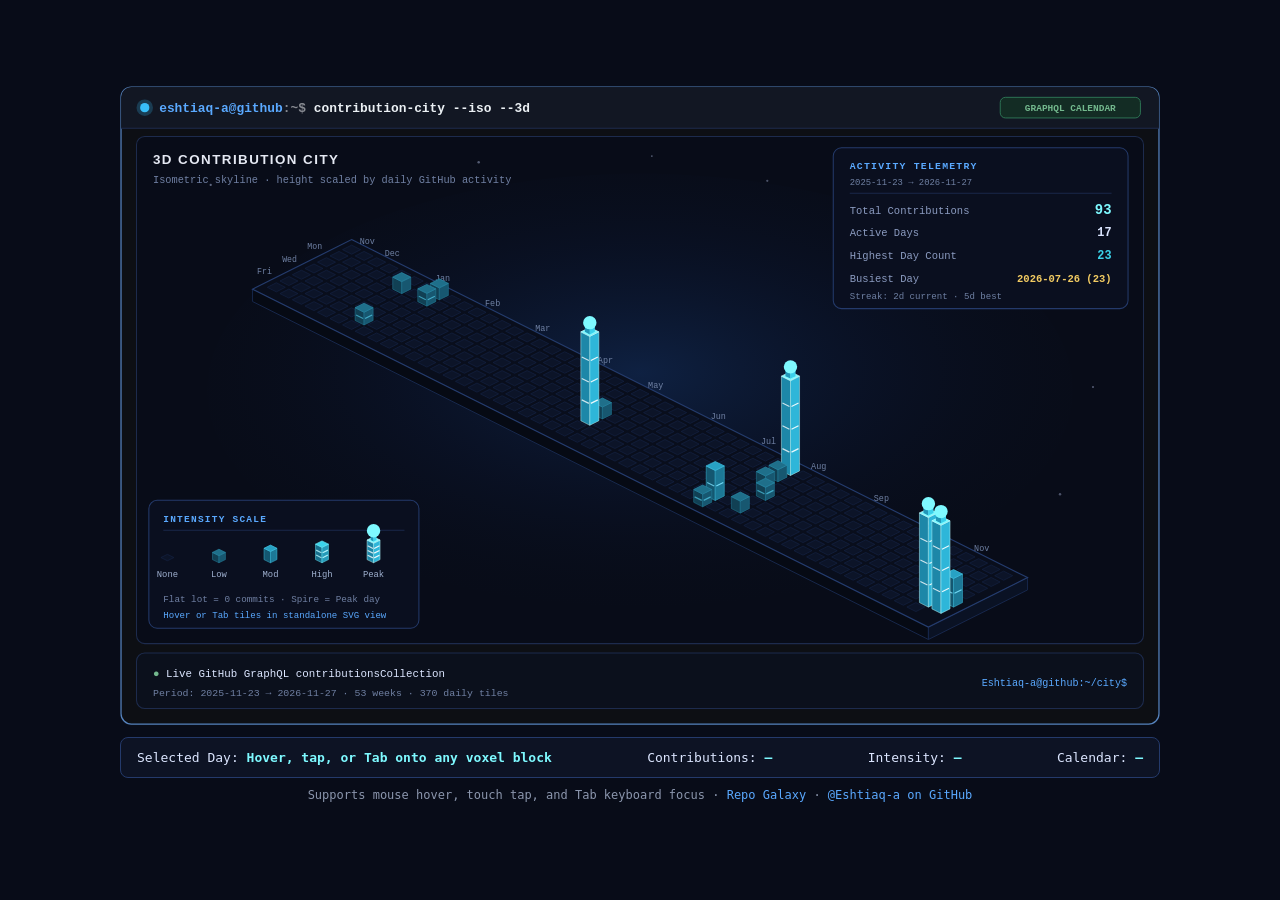
==== commit e1c6103e: "chore: auto-update profile [9 repos, 87 commits] Generated by GitHub Actions on 2026-11-27T20:57:37Z" ====
--- a/docs/city.html
+++ b/docs/city.html
@@ -45,7 +45,7 @@
 </head>
 <body>
   <main>
-    <svg xmlns="http://www.w3.org/2000/svg" viewBox="0 0 1009 620" width="1009" height="620" role="img" aria-label="Eshtiaq-a 3D Isometric GitHub Contribution City showing 89 contributions across 17 active days">
+    <svg xmlns="http://www.w3.org/2000/svg" viewBox="0 0 1009 620" width="1009" height="620" role="img" aria-label="Eshtiaq-a 3D Isometric GitHub Contribution City showing 93 contributions across 17 active days">
   <defs>
     <clipPath id="city-frame-clip">
       <rect x="1" y="1" width="1007" height="618" rx="10" ry="10" />
@@ -163,7 +163,7 @@
       <polygon points="784.3,525.0 880.5,476.9 880.5,488.9 784.3,537.0" fill="#0a1224" stroke="#182a4f" stroke-width="0.9" />
       <polygon points="224.7,149.0 880.5,476.9 784.3,525.0 128.6,197.1" fill="#090e1c" stroke="#243c6e" stroke-width="1.1" />
       <text x="239.9" y="153.0" text-anchor="middle" font-size="8.2" fill="#6f80a3">Nov</text><text x="264.2" y="165.1" text-anchor="middle" font-size="8.2" fill="#6f80a3">Dec</text><text x="312.9" y="189.5" text-anchor="middle" font-size="8.2" fill="#6f80a3">Jan</text><text x="361.5" y="213.8" text-anchor="middle" font-size="8.2" fill="#6f80a3">Feb</text><text x="410.2" y="238.1" text-anchor="middle" font-size="8.2" fill="#6f80a3">Mar</text><text x="471.0" y="268.6" text-anchor="middle" font-size="8.2" fill="#6f80a3">Apr</text><text x="519.7" y="292.9" text-anchor="middle" font-size="8.2" fill="#6f80a3">May</text><text x="580.5" y="323.3" text-anchor="middle" font-size="8.2" fill="#6f80a3">Jun</text><text x="629.2" y="347.6" text-anchor="middle" font-size="8.2" fill="#6f80a3">Jul</text><text x="677.9" y="372.0" text-anchor="middle" font-size="8.2" fill="#6f80a3">Aug</text><text x="738.7" y="402.4" text-anchor="middle" font-size="8.2" fill="#6f80a3">Sep</text><text x="787.4" y="426.7" text-anchor="middle" font-size="8.2" fill="#6f80a3">Oct</text><text x="836.0" y="451.1" text-anchor="middle" font-size="8.2" fill="#6f80a3">Nov</text><text x="196.1" y="158.5" text-anchor="end" font-size="8.0" fill="#6f80a3">Mon</text><text x="171.7" y="170.6" text-anchor="end" font-size="8.0" fill="#6f80a3">Wed</text><text x="147.4" y="182.8" text-anchor="end" font-size="8.0" fill="#6f80a3">Fri</text>
-      <g class="city-tile" tabindex="0" role="graphics-symbol" aria-label="2025-11-23 (Sun): 0 contributions · None · Week 1" data-date="2025-11-23" data-count="0" data-level="None" data-week="1" data-weekday="Sun"><title>2025-11-23 (Sun): 0 contributions · None · Week 1</title><polygon class="city-top" points="224.7,154.4 233.4,158.8 224.7,163.2 215.9,158.8" fill="#0c1428" stroke="#162447" stroke-width="0.6" /></g><g class="city-tile" tabindex="0" role="graphics-symbol" aria-label="2025-11-24 (Mon): 0 contributions · None · Week 1" data-date="2025-11-24" data-count="0" data-level="None" data-week="1" data-weekday="Mon"><title>2025-11-24 (Mon): 0 contributions · None · Week 1</title><polygon class="city-top" points="212.5,160.5 221.3,164.9 212.5,169.2 203.7,164.9" fill="#0c1428" stroke="#162447" stroke-width="0.6" /></g><g class="city-tile" tabindex="0" role="graphics-symbol" aria-label="2025-11-30 (Sun): 0 contributions · None · Week 2" data-date="2025-11-30" data-count="0" data-level="None" data-week="2" data-weekday="Sun"><title>2025-11-30 (Sun): 0 contributions · None · Week 2</title><polygon class="city-top" points="236.8,160.5 245.6,164.9 236.8,169.2 228.1,164.9" fill="#0c1428" stroke="#162447" stroke-width="0.6" /></g><g class="city-tile" tabindex="0" role="graphics-symbol" aria-label="2025-11-25 (Tue): 0 contributions · None · Week 1" data-date="2025-11-25" data-count="0" data-level="None" data-week="1" data-weekday="Tue"><title>2025-11-25 (Tue): 0 contributions · None · Week 1</title><polygon class="city-top" points="200.3,166.6 209.1,170.9 200.3,175.3 191.6,170.9" fill="#0c1428" stroke="#162447" stroke-width="0.6" /></g><g class="city-tile" tabindex="0" role="graphics-symbol" aria-label="2025-12-01 (Mon): 0 contributions · None · Week 2" data-date="2025-12-01" data-count="0" data-level="None" data-week="2" data-weekday="Mon"><title>2025-12-01 (Mon): 0 contributions · None · Week 2</title><polygon class="city-top" points="224.7,166.6 233.4,170.9 224.7,175.3 215.9,170.9" fill="#0c1428" stroke="#162447" stroke-width="0.6" /></g><g class="city-tile" tabindex="0" role="graphics-symbol" aria-label="2025-12-07 (Sun): 0 contributions · None · Week 3" data-date="2025-12-07" data-count="0" data-level="None" data-week="3" data-weekday="Sun"><title>2025-12-07 (Sun): 0 contributions · None · Week 3</title><polygon class="city-top" points="249.0,166.6 257.8,170.9 249.0,175.3 240.2,170.9" fill="#0c1428" stroke="#162447" stroke-width="0.6" /></g><g class="city-tile" tabindex="0" role="graphics-symbol" aria-label="2025-11-26 (Wed): 0 contributions · None · Week 1" data-date="2025-11-26" data-count="0" data-level="None" data-week="1" data-weekday="Wed"><title>2025-11-26 (Wed): 0 contributions · None · Week 1</title><polygon class="city-top" points="188.2,172.7 196.9,177.0 188.2,181.4 179.4,177.0" fill="#0c1428" stroke="#162447" stroke-width="0.6" /></g><g class="city-tile" tabindex="0" role="graphics-symbol" aria-label="2025-12-02 (Tue): 0 contributions · None · Week 2" data-date="2025-12-02" data-count="0" data-level="None" data-week="2" data-weekday="Tue"><title>2025-12-02 (Tue): 0 contributions · None · Week 2</title><polygon class="city-top" points="212.5,172.7 221.3,177.0 212.5,181.4 203.7,177.0" fill="#0c1428" stroke="#162447" stroke-width="0.6" /></g><g class="city-tile" tabindex="0" role="graphics-symbol" aria-label="2025-12-08 (Mon): 0 contributions · None · Week 3" data-date="2025-12-08" data-count="0" data-level="None" data-week="3" data-weekday="Mon"><title>2025-12-08 (Mon): 0 contributions · None · Week 3</title><polygon class="city-top" points="236.8,172.7 245.6,177.0 236.8,181.4 228.1,177.0" fill="#0c1428" stroke="#162447" stroke-width="0.6" /></g><g class="city-tile" tabindex="0" role="graphics-symbol" aria-label="2025-12-14 (Sun): 0 contributions · None · Week 4" data-date="2025-12-14" data-count="0" data-level="None" data-week="4" data-weekday="Sun"><title>2025-12-14 (Sun): 0 contributions · None · Week 4</title><polygon class="city-top" points="261.2,172.7 269.9,177.0 261.2,181.4 252.4,177.0" fill="#0c1428" stroke="#162447" stroke-width="0.6" /></g><g class="city-tile" tabindex="0" role="graphics-symbol" aria-label="2025-11-27 (Thu): 0 contributions · None · Week 1" data-date="2025-11-27" data-count="0" data-level="None" data-week="1" data-weekday="Thu"><title>2025-11-27 (Thu): 0 contributions · None · Week 1</title><polygon class="city-top" points="176.0,178.7 184.8,183.1 176.0,187.5 167.2,183.1" fill="#0c1428" stroke="#162447" stroke-width="0.6" /></g><g class="city-tile" tabindex="0" role="graphics-symbol" aria-label="2025-12-03 (Wed): 0 contributions · None · Week 2" data-date="2025-12-03" data-count="0" data-level="None" data-week="2" data-weekday="Wed"><title>2025-12-03 (Wed): 0 contributions · None · Week 2</title><polygon class="city-top" points="200.3,178.7 209.1,183.1 200.3,187.5 191.6,183.1" fill="#0c1428" stroke="#162447" stroke-width="0.6" /></g><g class="city-tile" tabindex="0" role="graphics-symbol" aria-label="2025-12-09 (Tue): 0 contributions · None · Week 3" data-date="2025-12-09" data-count="0" data-level="None" data-week="3" data-weekday="Tue"><title>2025-12-09 (Tue): 0 contributions · None · Week 3</title><polygon class="city-top" points="224.7,178.7 233.4,183.1 224.7,187.5 215.9,183.1" fill="#0c1428" stroke="#162447" stroke-width="0.6" /></g><g class="city-tile" tabindex="0" role="graphics-symbol" aria-label="2025-12-15 (Mon): 0 contributions · None · Week 4" data-date="2025-12-15" data-count="0" data-level="None" data-week="4" data-weekday="Mon"><title>2025-12-15 (Mon): 0 contributions · None · Week 4</title><polygon class="city-top" points="249.0,178.7 257.8,183.1 249.0,187.5 240.2,183.1" fill="#0c1428" stroke="#162447" stroke-width="0.6" /></g><g class="city-tile" tabindex="0" role="graphics-symbol" aria-label="2025-12-21 (Sun): 0 contributions · None · Week 5" data-date="2025-12-21" data-count="0" data-level="None" data-week="5" data-weekday="Sun"><title>2025-12-21 (Sun): 0 contributions · None · Week 5</title><polygon class="city-top" points="273.3,178.7 282.1,183.1 273.3,187.5 264.6,183.1" fill="#0c1428" stroke="#162447" stroke-width="0.6" /></g><g class="city-tile" tabindex="0" role="graphics-symbol" aria-label="2025-11-28 (Fri): 0 contributions · None · Week 1" data-date="2025-11-28" data-count="0" data-level="None" data-week="1" data-weekday="Fri"><title>2025-11-28 (Fri): 0 contributions · None · Week 1</title><polygon class="city-top" points="163.8,184.8 172.6,189.2 163.8,193.6 155.1,189.2" fill="#0c1428" stroke="#162447" stroke-width="0.6" /></g><g class="city-tile" tabindex="0" role="graphics-symbol" aria-label="2025-12-04 (Thu): 0 contributions · None · Week 2" data-date="2025-12-04" data-count="0" data-level="None" data-week="2" data-weekday="Thu"><title>2025-12-04 (Thu): 0 contributions · None · Week 2</title><polygon class="city-top" points="188.2,184.8 196.9,189.2 188.2,193.6 179.4,189.2" fill="#0c1428" stroke="#162447" stroke-width="0.6" /></g><g class="city-tile" tabindex="0" role="graphics-symbol" aria-label="2025-12-10 (Wed): 0 contributions · None · Week 3" data-date="2025-12-10" data-count="0" data-level="None" data-week="3" data-weekday="Wed"><title>2025-12-10 (Wed): 0 contributions · None · Week 3</title><polygon class="city-top" points="212.5,184.8 221.3,189.2 212.5,193.6 203.7,189.2" fill="#0c1428" stroke="#162447" stroke-width="0.6" /></g><g class="city-tile" tabindex="0" role="graphics-symbol" aria-label="2025-12-16 (Tue): 0 contributions · None · Week 4" data-date="2025-12-16" data-count="0" data-level="None" data-week="4" data-weekday="Tue"><title>2025-12-16 (Tue): 0 contributions · None · Week 4</title><polygon class="city-top" points="236.8,184.8 245.6,189.2 236.8,193.6 228.1,189.2" fill="#0c1428" stroke="#162447" stroke-width="0.6" /></g><g class="city-tile" tabindex="0" role="graphics-symbol" aria-label="2025-12-22 (Mon): 0 contributions · None · Week 5" data-date="2025-12-22" data-count="0" data-level="None" data-week="5" data-weekday="Mon"><title>2025-12-22 (Mon): 0 contributions · None · Week 5</title><polygon class="city-top" points="261.2,184.8 269.9,189.2 261.2,193.6 252.4,189.2" fill="#0c1428" stroke="#162447" stroke-width="0.6" /></g><g class="city-tile" tabindex="0" role="graphics-symbol" aria-label="2025-12-28 (Sun): 0 contributions · None · Week 6" data-date="2025-12-28" data-count="0" data-level="None" data-week="6" data-weekday="Sun"><title>2025-12-28 (Sun): 0 contributions · None · Week 6</title><polygon class="city-top" points="285.5,184.8 294.3,189.2 285.5,193.6 276.7,189.2" fill="#0c1428" stroke="#162447" stroke-width="0.6" /></g><g class="city-tile" tabindex="0" role="graphics-symbol" aria-label="2025-11-29 (Sat): 0 contributions · None · Week 1" data-date="2025-11-29" data-count="0" data-level="None" data-week="1" data-weekday="Sat"><title>2025-11-29 (Sat): 0 contributions · None · Week 1</title><polygon class="city-top" points="151.7,190.9 160.4,195.3 151.7,199.7 142.9,195.3" fill="#0c1428" stroke="#162447" stroke-width="0.6" /></g><g class="city-tile" tabindex="0" role="graphics-symbol" aria-label="2025-12-05 (Fri): 0 contributions · None · Week 2" data-date="2025-12-05" data-count="0" data-level="None" data-week="2" data-weekday="Fri"><title>2025-12-05 (Fri): 0 contributions · None · Week 2</title><polygon class="city-top" points="176.0,190.9 184.8,195.3 176.0,199.7 167.2,195.3" fill="#0c1428" stroke="#162447" stroke-width="0.6" /></g><g class="city-tile" tabindex="0" role="graphics-symbol" aria-label="2025-12-11 (Thu): 0 contributions · None · Week 3" data-date="2025-12-11" data-count="0" data-level="None" data-week="3" data-weekday="Thu"><title>2025-12-11 (Thu): 0 contributions · None · Week 3</title><polygon class="city-top" points="200.3,190.9 209.1,195.3 200.3,199.7 191.6,195.3" fill="#0c1428" stroke="#162447" stroke-width="0.6" /></g><g class="city-tile" tabindex="0" role="graphics-symbol" aria-label="2025-12-17 (Wed): 0 contributions · None · Week 4" data-date="2025-12-17" data-count="0" data-level="None" data-week="4" data-weekday="Wed"><title>2025-12-17 (Wed): 0 contributions · None · Week 4</title><polygon class="city-top" points="224.7,190.9 233.4,195.3 224.7,199.7 215.9,195.3" fill="#0c1428" stroke="#162447" stroke-width="0.6" /></g><g class="city-tile" tabindex="0" role="graphics-symbol" aria-label="2025-12-23 (Tue): 0 contributions · None · Week 5" data-date="2025-12-23" data-count="0" data-level="None" data-week="5" data-weekday="Tue"><title>2025-12-23 (Tue): 0 contributions · None · Week 5</title><polygon class="city-top" points="249.0,190.9 257.8,195.3 249.0,199.7 240.2,195.3" fill="#0c1428" stroke="#162447" stroke-width="0.6" /></g><g class="city-tile" tabindex="0" role="graphics-symbol" aria-label="2025-12-29 (Mon): 1 contribution · Low · Week 6" data-date="2025-12-29" data-count="1" data-level="Low" data-week="6" data-weekday="Mon"><title>2025-12-29 (Mon): 1 contribution · Low · Week 6</title><g class="city-bldg" style="animation-delay:0.13s"><polygon points="264.6,185.4 273.3,189.8 273.3,201.5 264.6,197.1" fill="#114054" stroke="#298aa8" stroke-width="0.45" /><polygon points="273.3,189.8 282.1,185.4 282.1,197.1 273.3,201.5" fill="#175770" stroke="#298aa8" stroke-width="0.45" /><polygon class="city-top" points="273.3,181.0 282.1,185.4 273.3,189.8 264.6,185.4" fill="#1f6f8a" stroke="#298aa8" stroke-width="0.65" /></g></g><g class="city-tile" tabindex="0" role="graphics-symbol" aria-label="2026-01-04 (Sun): 0 contributions · None · Week 7" data-date="2026-01-04" data-count="0" data-level="None" data-week="7" data-weekday="Sun"><title>2026-01-04 (Sun): 0 contributions · None · Week 7</title><polygon class="city-top" points="297.7,190.9 306.4,195.3 297.7,199.7 288.9,195.3" fill="#0c1428" stroke="#162447" stroke-width="0.6" /></g><g class="city-tile" tabindex="0" role="graphics-symbol" aria-label="2025-12-06 (Sat): 0 contributions · None · Week 2" data-date="2025-12-06" data-count="0" data-level="None" data-week="2" data-weekday="Sat"><title>2025-12-06 (Sat): 0 contributions · None · Week 2</title><polygon class="city-top" points="163.8,197.0 172.6,201.4 163.8,205.7 155.1,201.4" fill="#0c1428" stroke="#162447" stroke-width="0.6" /></g><g class="city-tile" tabindex="0" role="graphics-symbol" aria-label="2025-12-12 (Fri): 0 contributions · None · Week 3" data-date="2025-12-12" data-count="0" data-level="None" data-week="3" data-weekday="Fri"><title>2025-12-12 (Fri): 0 contributions · None · Week 3</title><polygon class="city-top" points="188.2,197.0 196.9,201.4 188.2,205.7 179.4,201.4" fill="#0c1428" stroke="#162447" stroke-width="0.6" /></g><g class="city-tile" tabindex="0" role="graphics-symbol" aria-label="2025-12-18 (Thu): 0 contributions · None · Week 4" data-date="2025-12-18" data-count="0" data-level="None" data-week="4" data-weekday="Thu"><title>2025-12-18 (Thu): 0 contributions · None · Week 4</title><polygon class="city-top" points="212.5,197.0 221.3,201.4 212.5,205.7 203.7,201.4" fill="#0c1428" stroke="#162447" stroke-width="0.6" /></g><g class="city-tile" tabindex="0" role="graphics-symbol" aria-label="2025-12-24 (Wed): 0 contributions · None · Week 5" data-date="2025-12-24" data-count="0" data-level="None" data-week="5" data-weekday="Wed"><title>2025-12-24 (Wed): 0 contributions · None · Week 5</title><polygon class="city-top" points="236.8,197.0 245.6,201.4 236.8,205.7 228.1,201.4" fill="#0c1428" stroke="#162447" stroke-width="0.6" /></g><g class="city-tile" tabindex="0" role="graphics-symbol" aria-label="2025-12-30 (Tue): 0 contributions · None · Week 6" data-date="2025-12-30" data-count="0" data-level="None" data-week="6" data-weekday="Tue"><title>2025-12-30 (Tue): 0 contributions · None · Week 6</title><polygon class="city-top" points="261.2,197.0 269.9,201.4 261.2,205.7 252.4,201.4" fill="#0c1428" stroke="#162447" stroke-width="0.6" /></g><g class="city-tile" tabindex="0" role="graphics-symbol" aria-label="2026-01-05 (Mon): 0 contributions · None · Week 7" data-date="2026-01-05" data-count="0" data-level="None" data-week="7" data-weekday="Mon"><title>2026-01-05 (Mon): 0 contributions · None · Week 7</title><polygon class="city-top" points="285.5,197.0 294.3,201.4 285.5,205.7 276.7,201.4" fill="#0c1428" stroke="#162447" stroke-width="0.6" /></g><g class="city-tile" tabindex="0" role="graphics-symbol" aria-label="2026-01-11 (Sun): 1 contribution · Low · Week 8" data-date="2026-01-11" data-count="1" data-level="Low" data-week="8" data-weekday="Sun"><title>2026-01-11 (Sun): 1 contribution · Low · Week 8</title><g class="city-bldg" style="animation-delay:0.18s"><polygon points="301.1,191.5 309.8,195.8 309.8,207.5 301.1,203.2" fill="#114054" stroke="#298aa8" stroke-width="0.45" /><polygon points="309.8,195.8 318.6,191.5 318.6,203.2 309.8,207.5" fill="#175770" stroke="#298aa8" stroke-width="0.45" /><polygon class="city-top" points="309.8,187.1 318.6,191.5 309.8,195.8 301.1,191.5" fill="#1f6f8a" stroke="#298aa8" stroke-width="0.65" /></g></g><g class="city-tile" tabindex="0" role="graphics-symbol" aria-label="2025-12-13 (Sat): 0 contributions · None · Week 3" data-date="2025-12-13" data-count="0" data-level="None" data-week="3" data-weekday="Sat"><title>2025-12-13 (Sat): 0 contributions · None · Week 3</title><polygon class="city-top" points="176.0,203.1 184.8,207.4 176.0,211.8 167.2,207.4" fill="#0c1428" stroke="#162447" stroke-width="0.6" /></g><g class="city-tile" tabindex="0" role="graphics-symbol" aria-label="2025-12-19 (Fri): 0 contributions · None · Week 4" data-date="2025-12-19" data-count="0" data-level="None" data-week="4" data-weekday="Fri"><title>2025-12-19 (Fri): 0 contributions · None · Week 4</title><polygon class="city-top" points="200.3,203.1 209.1,207.4 200.3,211.8 191.6,207.4" fill="#0c1428" stroke="#162447" stroke-width="0.6" /></g><g class="city-tile" tabindex="0" role="graphics-symbol" aria-label="2025-12-25 (Thu): 0 contributions · None · Week 5" data-date="2025-12-25" data-count="0" data-level="None" data-week="5" data-weekday="Thu"><title>2025-12-25 (Thu): 0 contributions · None · Week 5</title><polygon class="city-top" points="224.7,203.1 233.4,207.4 224.7,211.8 215.9,207.4" fill="#0c1428" stroke="#162447" stroke-width="0.6" /></g><g class="city-tile" tabindex="0" role="graphics-symbol" aria-label="2025-12-31 (Wed): 0 contributions · None · Week 6" data-date="2025-12-31" data-count="0" data-level="None" data-week="6" data-weekday="Wed"><title>2025-12-31 (Wed): 0 contributions · None · Week 6</title><polygon class="city-top" points="249.0,203.1 257.8,207.4 249.0,211.8 240.2,207.4" fill="#0c1428" stroke="#162447" stroke-width="0.6" /></g><g class="city-tile" tabindex="0" role="graphics-symbol" aria-label="2026-01-06 (Tue): 0 contributions · None · Week 7" data-date="2026-01-06" data-count="0" data-level="None" data-week="7" data-weekday="Tue"><title>2026-01-06 (Tue): 0 contributions · None · Week 7</title><polygon class="city-top" points="273.3,203.1 282.1,207.4 273.3,211.8 264.6,207.4" fill="#0c1428" stroke="#162447" stroke-width="0.6" /></g><g class="city-tile" tabindex="0" role="graphics-symbol" aria-label="2026-01-12 (Mon): 2 contributions · Low · Week 8" data-date="2026-01-12" data-count="2" data-level="Low" data-week="8" data-weekday="Mon"><title>2026-01-12 (Mon): 2 contributions · Low · Week 8</title><g class="city-bldg" style="animation-delay:0.18s"><polygon points="288.9,196.8 297.7,201.2 297.7,213.6 288.9,209.2" fill="#114054" stroke="#298aa8" stroke-width="0.45" /><polygon points="297.7,201.2 306.4,196.8 306.4,209.2 297.7,213.6" fill="#175770" stroke="#298aa8" stroke-width="0.45" /><polygon class="city-top" points="297.7,192.5 306.4,196.8 297.7,201.2 288.9,196.8" fill="#1f6f8a" stroke="#298aa8" stroke-width="0.65" /><line x1="289.9" y1="203.9" x2="296.7" y2="207.3" stroke="#47b5d1" stroke-width="1.15" stroke-opacity="0.78" /><line x1="298.6" y1="207.3" x2="305.5" y2="203.9" stroke="#47b5d1" stroke-width="1.15" stroke-opacity="0.90" /></g></g><g class="city-tile" tabindex="0" role="graphics-symbol" aria-label="2026-01-18 (Sun): 0 contributions · None · Week 9" data-date="2026-01-18" data-count="0" data-level="None" data-week="9" data-weekday="Sun"><title>2026-01-18 (Sun): 0 contributions · None · Week 9</title><polygon class="city-top" points="322.0,203.1 330.8,207.4 322.0,211.8 313.2,207.4" fill="#0c1428" stroke="#162447" stroke-width="0.6" /></g><g class="city-tile" tabindex="0" role="graphics-symbol" aria-label="2025-12-20 (Sat): 0 contributions · None · Week 4" data-date="2025-12-20" data-count="0" data-level="None" data-week="4" data-weekday="Sat"><title>2025-12-20 (Sat): 0 contributions · None · Week 4</title><polygon class="city-top" points="188.2,209.2 196.9,213.5 188.2,217.9 179.4,213.5" fill="#0c1428" stroke="#162447" stroke-width="0.6" /></g><g class="city-tile" tabindex="0" role="graphics-symbol" aria-label="2025-12-26 (Fri): 0 contributions · None · Week 5" data-date="2025-12-26" data-count="0" data-level="None" data-week="5" data-weekday="Fri"><title>2025-12-26 (Fri): 0 contributions · None · Week 5</title><polygon class="city-top" points="212.5,209.2 221.3,213.5 212.5,217.9 203.7,213.5" fill="#0c1428" stroke="#162447" stroke-width="0.6" /></g><g class="city-tile" tabindex="0" role="graphics-symbol" aria-label="2026-01-01 (Thu): 0 contributions · None · Week 6" data-date="2026-01-01" data-count="0" data-level="None" data-week="6" data-weekday="Thu"><title>2026-01-01 (Thu): 0 contributions · None · Week 6</title><polygon class="city-top" points="236.8,209.2 245.6,213.5 236.8,217.9 228.1,213.5" fill="#0c1428" stroke="#162447" stroke-width="0.6" /></g><g class="city-tile" tabindex="0" role="graphics-symbol" aria-label="2026-01-07 (Wed): 0 contributions · None · Week 7" data-date="2026-01-07" data-count="0" data-level="None" data-week="7" data-weekday="Wed"><title>2026-01-07 (Wed): 0 contributions · None · Week 7</title><polygon class="city-top" points="261.2,209.2 269.9,213.5 261.2,217.9 252.4,213.5" fill="#0c1428" stroke="#162447" stroke-width="0.6" /></g><g class="city-tile" tabindex="0" role="graphics-symbol" aria-label="2026-01-13 (Tue): 0 contributions · None · Week 8" data-date="2026-01-13" data-count="0" data-level="None" data-week="8" data-weekday="Tue"><title>2026-01-13 (Tue): 0 contributions · None · Week 8</title><polygon class="city-top" points="285.5,209.2 294.3,213.5 285.5,217.9 276.7,213.5" fill="#0c1428" stroke="#162447" stroke-width="0.6" /></g><g class="city-tile" tabindex="0" role="graphics-symbol" aria-label="2026-01-19 (Mon): 0 contributions · None · Week 9" data-date="2026-01-19" data-count="0" data-level="None" data-week="9" data-weekday="Mon"><title>2026-01-19 (Mon): 0 contributions · None · Week 9</title><polygon class="city-top" points="309.8,209.2 318.6,213.5 309.8,217.9 301.1,213.5" fill="#0c1428" stroke="#162447" stroke-width="0.6" /></g><g class="city-tile" tabindex="0" role="graphics-symbol" aria-label="2026-01-25 (Sun): 0 contributions · None · Week 10" data-date="2026-01-25" data-count="0" data-level="None" data-week="10" data-weekday="Sun"><title>2026-01-25 (Sun): 0 contributions · None · Week 10</title><polygon class="city-top" points="334.2,209.2 342.9,213.5 334.2,217.9 325.4,213.5" fill="#0c1428" stroke="#162447" stroke-width="0.6" /></g><g class="city-tile" tabindex="0" role="graphics-symbol" aria-label="2025-12-27 (Sat): 0 contributions · None · Week 5" data-date="2025-12-27" data-count="0" data-level="None" data-week="5" data-weekday="Sat"><title>2025-12-27 (Sat): 0 contributions · None · Week 5</title><polygon class="city-top" points="200.3,215.2 209.1,219.6 200.3,224.0 191.6,219.6" fill="#0c1428" stroke="#162447" stroke-width="0.6" /></g><g class="city-tile" tabindex="0" role="graphics-symbol" aria-label="2026-01-02 (Fri): 0 contributions · None · Week 6" data-date="2026-01-02" data-count="0" data-level="None" data-week="6" data-weekday="Fri"><title>2026-01-02 (Fri): 0 contributions · None · Week 6</title><polygon class="city-top" points="224.7,215.2 233.4,219.6 224.7,224.0 215.9,219.6" fill="#0c1428" stroke="#162447" stroke-width="0.6" /></g><g class="city-tile" tabindex="0" role="graphics-symbol" aria-label="2026-01-08 (Thu): 0 contributions · None · Week 7" data-date="2026-01-08" data-count="0" data-level="None" data-week="7" data-weekday="Thu"><title>2026-01-08 (Thu): 0 contributions · None · Week 7</title><polygon class="city-top" points="249.0,215.2 257.8,219.6 249.0,224.0 240.2,219.6" fill="#0c1428" stroke="#162447" stroke-width="0.6" /></g><g class="city-tile" tabindex="0" role="graphics-symbol" aria-label="2026-01-14 (Wed): 0 contributions · None · Week 8" data-date="2026-01-14" data-count="0" data-level="None" data-week="8" data-weekday="Wed"><title>2026-01-14 (Wed): 0 contributions · None · Week 8</title><polygon class="city-top" points="273.3,215.2 282.1,219.6 273.3,224.0 264.6,219.6" fill="#0c1428" stroke="#162447" stroke-width="0.6" /></g><g class="city-tile" tabindex="0" role="graphics-symbol" aria-label="2026-01-20 (Tue): 0 contributions · None · Week 9" data-date="2026-01-20" data-count="0" data-level="None" data-week="9" data-weekday="Tue"><title>2026-01-20 (Tue): 0 contributions · None · Week 9</title><polygon class="city-top" points="297.7,215.2 306.4,219.6 297.7,224.0 288.9,219.6" fill="#0c1428" stroke="#162447" stroke-width="0.6" /></g><g class="city-tile" tabindex="0" role="graphics-symbol" aria-label="2026-01-26 (Mon): 0 contributions · None · Week 10" data-date="2026-01-26" data-count="0" data-level="None" data-week="10" data-weekday="Mon"><title>2026-01-26 (Mon): 0 contributions · None · Week 10</title><polygon class="city-top" points="322.0,215.2 330.8,219.6 322.0,224.0 313.2,219.6" fill="#0c1428" stroke="#162447" stroke-width="0.6" /></g><g class="city-tile" tabindex="0" role="graphics-symbol" aria-label="2026-02-01 (Sun): 0 contributions · None · Week 11" data-date="2026-02-01" data-count="0" data-level="None" data-week="11" data-weekday="Sun"><title>2026-02-01 (Sun): 0 contributions · None · Week 11</title><polygon class="city-top" points="346.3,215.2 355.1,219.6 346.3,224.0 337.6,219.6" fill="#0c1428" stroke="#162447" stroke-width="0.6" /></g><g class="city-tile" tabindex="0" role="graphics-symbol" aria-label="2026-01-03 (Sat): 0 contributions · None · Week 6" data-date="2026-01-03" data-count="0" data-level="None" data-week="6" data-weekday="Sat"><title>2026-01-03 (Sat): 0 contributions · None · Week 6</title><polygon class="city-top" points="212.5,221.3 221.3,225.7 212.5,230.1 203.7,225.7" fill="#0c1428" stroke="#162447" stroke-width="0.6" /></g><g class="city-tile" tabindex="0" role="graphics-symbol" aria-label="2026-01-09 (Fri): 2 contributions · Low · Week 7" data-date="2026-01-09" data-count="2" data-level="Low" data-week="7" data-weekday="Fri"><title>2026-01-09 (Fri): 2 contributions · Low · Week 7</title><g class="city-bldg" style="animation-delay:0.16s"><polygon points="228.1,215.1 236.8,219.5 236.8,231.9 228.1,227.5" fill="#114054" stroke="#298aa8" stroke-width="0.45" /><polygon points="236.8,219.5 245.6,215.1 245.6,227.5 236.8,231.9" fill="#175770" stroke="#298aa8" stroke-width="0.45" /><polygon class="city-top" points="236.8,210.7 245.6,215.1 236.8,219.5 228.1,215.1" fill="#1f6f8a" stroke="#298aa8" stroke-width="0.65" /><line x1="229.0" y1="222.2" x2="235.9" y2="225.6" stroke="#47b5d1" stroke-width="1.15" stroke-opacity="0.78" /><line x1="237.8" y1="225.6" x2="244.6" y2="222.2" stroke="#47b5d1" stroke-width="1.15" stroke-opacity="0.90" /></g></g><g class="city-tile" tabindex="0" role="graphics-symbol" aria-label="2026-01-15 (Thu): 0 contributions · None · Week 8" data-date="2026-01-15" data-count="0" data-level="None" data-week="8" data-weekday="Thu"><title>2026-01-15 (Thu): 0 contributions · None · Week 8</title><polygon class="city-top" points="261.2,221.3 269.9,225.7 261.2,230.1 252.4,225.7" fill="#0c1428" stroke="#162447" stroke-width="0.6" /></g><g class="city-tile" tabindex="0" role="graphics-symbol" aria-label="2026-01-21 (Wed): 0 contributions · None · Week 9" data-date="2026-01-21" data-count="0" data-level="None" data-week="9" data-weekday="Wed"><title>2026-01-21 (Wed): 0 contributions · None · Week 9</title><polygon class="city-top" points="285.5,221.3 294.3,225.7 285.5,230.1 276.7,225.7" fill="#0c1428" stroke="#162447" stroke-width="0.6" /></g><g class="city-tile" tabindex="0" role="graphics-symbol" aria-label="2026-01-27 (Tue): 0 contributions · None · Week 10" data-date="2026-01-27" data-count="0" data-level="None" data-week="10" data-weekday="Tue"><title>2026-01-27 (Tue): 0 contributions · None · Week 10</title><polygon class="city-top" points="309.8,221.3 318.6,225.7 309.8,230.1 301.1,225.7" fill="#0c1428" stroke="#162447" stroke-width="0.6" /></g><g class="city-tile" tabindex="0" role="graphics-symbol" aria-label="2026-02-02 (Mon): 0 contributions · None · Week 11" data-date="2026-02-02" data-count="0" data-level="None" data-week="11" data-weekday="Mon"><title>2026-02-02 (Mon): 0 contributions · None · Week 11</title><polygon class="city-top" points="334.2,221.3 342.9,225.7 334.2,230.1 325.4,225.7" fill="#0c1428" stroke="#162447" stroke-width="0.6" /></g><g class="city-tile" tabindex="0" role="graphics-symbol" aria-label="2026-02-08 (Sun): 0 contributions · None · Week 12" data-date="2026-02-08" data-count="0" data-level="None" data-week="12" data-weekday="Sun"><title>2026-02-08 (Sun): 0 contributions · None · Week 12</title><polygon class="city-top" points="358.5,221.3 367.3,225.7 358.5,230.1 349.7,225.7" fill="#0c1428" stroke="#162447" stroke-width="0.6" /></g><g class="city-tile" tabindex="0" role="graphics-symbol" aria-label="2026-01-10 (Sat): 0 contributions · None · Week 7" data-date="2026-01-10" data-count="0" data-level="None" data-week="7" data-weekday="Sat"><title>2026-01-10 (Sat): 0 contributions · None · Week 7</title><polygon class="city-top" points="224.7,227.4 233.4,231.8 224.7,236.2 215.9,231.8" fill="#0c1428" stroke="#162447" stroke-width="0.6" /></g><g class="city-tile" tabindex="0" role="graphics-symbol" aria-label="2026-01-16 (Fri): 0 contributions · None · Week 8" data-date="2026-01-16" data-count="0" data-level="None" data-week="8" data-weekday="Fri"><title>2026-01-16 (Fri): 0 contributions · None · Week 8</title><polygon class="city-top" points="249.0,227.4 257.8,231.8 249.0,236.2 240.2,231.8" fill="#0c1428" stroke="#162447" stroke-width="0.6" /></g><g class="city-tile" tabindex="0" role="graphics-symbol" aria-label="2026-01-22 (Thu): 0 contributions · None · Week 9" data-date="2026-01-22" data-count="0" data-level="None" data-week="9" data-weekday="Thu"><title>2026-01-22 (Thu): 0 contributions · None · Week 9</title><polygon class="city-top" points="273.3,227.4 282.1,231.8 273.3,236.2 264.6,231.8" fill="#0c1428" stroke="#162447" stroke-width="0.6" /></g><g class="city-tile" tabindex="0" role="graphics-symbol" aria-label="2026-01-28 (Wed): 0 contributions · None · Week 10" data-date="2026-01-28" data-count="0" data-level="None" data-week="10" data-weekday="Wed"><title>2026-01-28 (Wed): 0 contributions · None · Week 10</title><polygon class="city-top" points="297.7,227.4 306.4,231.8 297.7,236.2 288.9,231.8" fill="#0c1428" stroke="#162447" stroke-width="0.6" /></g><g class="city-tile" tabindex="0" role="graphics-symbol" aria-label="2026-02-03 (Tue): 0 contributions · None · Week 11" data-date="2026-02-03" data-count="0" data-level="None" data-week="11" data-weekday="Tue"><title>2026-02-03 (Tue): 0 contributions · None · Week 11</title><polygon class="city-top" points="322.0,227.4 330.8,231.8 322.0,236.2 313.2,231.8" fill="#0c1428" stroke="#162447" stroke-width="0.6" /></g><g class="city-tile" tabindex="0" role="graphics-symbol" aria-label="2026-02-09 (Mon): 0 contributions · None · Week 12" data-date="2026-02-09" data-count="0" data-level="None" data-week="12" data-weekday="Mon"><title>2026-02-09 (Mon): 0 contributions · None · Week 12</title><polygon class="city-top" points="346.3,227.4 355.1,231.8 346.3,236.2 337.6,231.8" fill="#0c1428" stroke="#162447" stroke-width="0.6" /></g><g class="city-tile" tabindex="0" role="graphics-symbol" aria-label="2026-02-15 (Sun): 0 contributions · None · Week 13" data-date="2026-02-15" data-count="0" data-level="None" data-week="13" data-weekday="Sun"><title>2026-02-15 (Sun): 0 contributions · None · Week 13</title><polygon class="city-top" points="370.7,227.4 379.4,231.8 370.7,236.2 361.9,231.8" fill="#0c1428" stroke="#162447" stroke-width="0.6" /></g><g class="city-tile" tabindex="0" role="graphics-symbol" aria-label="2026-01-17 (Sat): 0 contributions · None · Week 8" data-date="2026-01-17" data-count="0" data-level="None" data-week="8" data-weekday="Sat"><title>2026-01-17 (Sat): 0 contributions · None · Week 8</title><polygon class="city-top" points="236.8,233.5 245.6,237.9 236.8,242.2 228.1,237.9" fill="#0c1428" stroke="#162447" stroke-width="0.6" /></g><g class="city-tile" tabindex="0" role="graphics-symbol" aria-label="2026-01-23 (Fri): 0 contributions · None · Week 9" data-date="2026-01-23" data-count="0" data-level="None" data-week="9" data-weekday="Fri"><title>2026-01-23 (Fri): 0 contributions · None · Week 9</title><polygon class="city-top" points="261.2,233.5 269.9,237.9 261.2,242.2 252.4,237.9" fill="#0c1428" stroke="#162447" stroke-width="0.6" /></g><g class="city-tile" tabindex="0" role="graphics-symbol" aria-label="2026-01-29 (Thu): 0 contributions · None · Week 10" data-date="2026-01-29" data-count="0" data-level="None" data-week="10" data-weekday="Thu"><title>2026-01-29 (Thu): 0 contributions · None · Week 10</title><polygon class="city-top" points="285.5,233.5 294.3,237.9 285.5,242.2 276.7,237.9" fill="#0c1428" stroke="#162447" stroke-width="0.6" /></g><g class="city-tile" tabindex="0" role="graphics-symbol" aria-label="2026-02-04 (Wed): 0 contributions · None · Week 11" data-date="2026-02-04" data-count="0" data-level="None" data-week="11" data-weekday="Wed"><title>2026-02-04 (Wed): 0 contributions · None · Week 11</title><polygon class="city-top" points="309.8,233.5 318.6,237.9 309.8,242.2 301.1,237.9" fill="#0c1428" stroke="#162447" stroke-width="0.6" /></g><g class="city-tile" tabindex="0" role="graphics-symbol" aria-label="2026-02-10 (Tue): 0 contributions · None · Week 12" data-date="2026-02-10" data-count="0" data-level="None" data-week="12" data-weekday="Tue"><title>2026-02-10 (Tue): 0 contributions · None · Week 12</title><polygon class="city-top" points="334.2,233.5 342.9,237.9 334.2,242.2 325.4,237.9" fill="#0c1428" stroke="#162447" stroke-width="0.6" /></g><g class="city-tile" tabindex="0" role="graphics-symbol" aria-label="2026-02-16 (Mon): 0 contributions · None · Week 13" data-date="2026-02-16" data-count="0" data-level="None" data-week="13" data-weekday="Mon"><title>2026-02-16 (Mon): 0 contributions · None · Week 13</title><polygon class="city-top" points="358.5,233.5 367.3,237.9 358.5,242.2 349.7,237.9" fill="#0c1428" stroke="#162447" stroke-width="0.6" /></g><g class="city-tile" tabindex="0" role="graphics-symbol" aria-label="2026-02-22 (Sun): 0 contributions · None · Week 14" data-date="2026-02-22" data-count="0" data-level="None" data-week="14" data-weekday="Sun"><title>2026-02-22 (Sun): 0 contributions · None · Week 14</title><polygon class="city-top" points="382.8,233.5 391.6,237.9 382.8,242.2 374.1,237.9" fill="#0c1428" stroke="#162447" stroke-width="0.6" /></g><g class="city-tile" tabindex="0" role="graphics-symbol" aria-label="2026-01-24 (Sat): 0 contributions · None · Week 9" data-date="2026-01-24" data-count="0" data-level="None" data-week="9" data-weekday="Sat"><title>2026-01-24 (Sat): 0 contributions · None · Week 9</title><polygon class="city-top" points="249.0,239.6 257.8,243.9 249.0,248.3 240.2,243.9" fill="#0c1428" stroke="#162447" stroke-width="0.6" /></g><g class="city-tile" tabindex="0" role="graphics-symbol" aria-label="2026-01-30 (Fri): 0 contributions · None · Week 10" data-date="2026-01-30" data-count="0" data-level="None" data-week="10" data-weekday="Fri"><title>2026-01-30 (Fri): 0 contributions · None · Week 10</title><polygon class="city-top" points="273.3,239.6 282.1,243.9 273.3,248.3 264.6,243.9" fill="#0c1428" stroke="#162447" stroke-width="0.6" /></g><g class="city-tile" tabindex="0" role="graphics-symbol" aria-label="2026-02-05 (Thu): 0 contributions · None · Week 11" data-date="2026-02-05" data-count="0" data-level="None" data-week="11" data-weekday="Thu"><title>2026-02-05 (Thu): 0 contributions · None · Week 11</title><polygon class="city-top" points="297.7,239.6 306.4,243.9 297.7,248.3 288.9,243.9" fill="#0c1428" stroke="#162447" stroke-width="0.6" /></g><g class="city-tile" tabindex="0" role="graphics-symbol" aria-label="2026-02-11 (Wed): 0 contributions · None · Week 12" data-date="2026-02-11" data-count="0" data-level="None" data-week="12" data-weekday="Wed"><title>2026-02-11 (Wed): 0 contributions · None · Week 12</title><polygon class="city-top" points="322.0,239.6 330.8,243.9 322.0,248.3 313.2,243.9" fill="#0c1428" stroke="#162447" stroke-width="0.6" /></g><g class="city-tile" tabindex="0" role="graphics-symbol" aria-label="2026-02-17 (Tue): 0 contributions · None · Week 13" data-date="2026-02-17" data-count="0" data-level="None" data-week="13" data-weekday="Tue"><title>2026-02-17 (Tue): 0 contributions · None · Week 13</title><polygon class="city-top" points="346.3,239.6 355.1,243.9 346.3,248.3 337.6,243.9" fill="#0c1428" stroke="#162447" stroke-width="0.6" /></g><g class="city-tile" tabindex="0" role="graphics-symbol" aria-label="2026-02-23 (Mon): 0 contributions · None · Week 14" data-date="2026-02-23" data-count="0" data-level="None" data-week="14" data-weekday="Mon"><title>2026-02-23 (Mon): 0 contributions · None · Week 14</title><polygon class="city-top" points="370.7,239.6 379.4,243.9 370.7,248.3 361.9,243.9" fill="#0c1428" stroke="#162447" stroke-width="0.6" /></g><g class="city-tile" tabindex="0" role="graphics-symbol" aria-label="2026-03-01 (Sun): 0 contributions · None · Week 15" data-date="2026-03-01" data-count="0" data-level="None" data-week="15" data-weekday="Sun"><title>2026-03-01 (Sun): 0 contributions · None · Week 15</title><polygon class="city-top" points="395.0,239.6 403.8,243.9 395.0,248.3 386.2,243.9" fill="#0c1428" stroke="#162447" stroke-width="0.6" /></g><g class="city-tile" tabindex="0" role="graphics-symbol" aria-label="2026-01-31 (Sat): 0 contributions · None · Week 10" data-date="2026-01-31" data-count="0" data-level="None" data-week="10" data-weekday="Sat"><title>2026-01-31 (Sat): 0 contributions · None · Week 10</title><polygon class="city-top" points="261.2,245.7 269.9,250.0 261.2,254.4 252.4,250.0" fill="#0c1428" stroke="#162447" stroke-width="0.6" /></g><g class="city-tile" tabindex="0" role="graphics-symbol" aria-label="2026-02-06 (Fri): 0 contributions · None · Week 11" data-date="2026-02-06" data-count="0" data-level="None" data-week="11" data-weekday="Fri"><title>2026-02-06 (Fri): 0 contributions · None · Week 11</title><polygon class="city-top" points="285.5,245.7 294.3,250.0 285.5,254.4 276.7,250.0" fill="#0c1428" stroke="#162447" stroke-width="0.6" /></g><g class="city-tile" tabindex="0" role="graphics-symbol" aria-label="2026-02-12 (Thu): 0 contributions · None · Week 12" data-date="2026-02-12" data-count="0" data-level="None" data-week="12" data-weekday="Thu"><title>2026-02-12 (Thu): 0 contributions · None · Week 12</title><polygon class="city-top" points="309.8,245.7 318.6,250.0 309.8,254.4 301.1,250.0" fill="#0c1428" stroke="#162447" stroke-width="0.6" /></g><g class="city-tile" tabindex="0" role="graphics-symbol" aria-label="2026-02-18 (Wed): 0 contributions · None · Week 13" data-date="2026-02-18" data-count="0" data-level="None" data-week="13" data-weekday="Wed"><title>2026-02-18 (Wed): 0 contributions · None · Week 13</title><polygon class="city-top" points="334.2,245.7 342.9,250.0 334.2,254.4 325.4,250.0" fill="#0c1428" stroke="#162447" stroke-width="0.6" /></g><g class="city-tile" tabindex="0" role="graphics-symbol" aria-label="2026-02-24 (Tue): 0 contributions · None · Week 14" data-date="2026-02-24" data-count="0" data-level="None" data-week="14" data-weekday="Tue"><title>2026-02-24 (Tue): 0 contributions · None · Week 14</title><polygon class="city-top" points="358.5,245.7 367.3,250.0 358.5,254.4 349.7,250.0" fill="#0c1428" stroke="#162447" stroke-width="0.6" /></g><g class="city-tile" tabindex="0" role="graphics-symbol" aria-label="2026-03-02 (Mon): 0 contributions · None · Week 15" data-date="2026-03-02" data-count="0" data-level="None" data-week="15" data-weekday="Mon"><title>2026-03-02 (Mon): 0 contributions · None · Week 15</title><polygon class="city-top" points="382.8,245.7 391.6,250.0 382.8,254.4 374.1,250.0" fill="#0c1428" stroke="#162447" stroke-width="0.6" /></g><g class="city-tile" tabindex="0" role="graphics-symbol" aria-label="2026-03-08 (Sun): 0 contributions · None · Week 16" data-date="2026-03-08" data-count="0" data-level="None" data-week="16" data-weekday="Sun"><title>2026-03-08 (Sun): 0 contributions · None · Week 16</title><polygon class="city-top" points="407.2,245.7 415.9,250.0 407.2,254.4 398.4,250.0" fill="#0c1428" stroke="#162447" stroke-width="0.6" /></g><g class="city-tile" tabindex="0" role="graphics-symbol" aria-label="2026-02-07 (Sat): 0 contributions · None · Week 11" data-date="2026-02-07" data-count="0" data-level="None" data-week="11" data-weekday="Sat"><title>2026-02-07 (Sat): 0 contributions · None · Week 11</title><polygon class="city-top" points="273.3,251.7 282.1,256.1 273.3,260.5 264.6,256.1" fill="#0c1428" stroke="#162447" stroke-width="0.6" /></g><g class="city-tile" tabindex="0" role="graphics-symbol" aria-label="2026-02-13 (Fri): 0 contributions · None · Week 12" data-date="2026-02-13" data-count="0" data-level="None" data-week="12" data-weekday="Fri"><title>2026-02-13 (Fri): 0 contributions · None · Week 12</title><polygon class="city-top" points="297.7,251.7 306.4,256.1 297.7,260.5 288.9,256.1" fill="#0c1428" stroke="#162447" stroke-width="0.6" /></g><g class="city-tile" tabindex="0" role="graphics-symbol" aria-label="2026-02-19 (Thu): 0 contributions · None · Week 13" data-date="2026-02-19" data-count="0" data-level="None" data-week="13" data-weekday="Thu"><title>2026-02-19 (Thu): 0 contributions · None · Week 13</title><polygon class="city-top" points="322.0,251.7 330.8,256.1 322.0,260.5 313.2,256.1" fill="#0c1428" stroke="#162447" stroke-width="0.6" /></g><g class="city-tile" tabindex="0" role="graphics-symbol" aria-label="2026-02-25 (Wed): 0 contributions · None · Week 14" data-date="2026-02-25" data-count="0" data-level="None" data-week="14" data-weekday="Wed"><title>2026-02-25 (Wed): 0 contributions · None · Week 14</title><polygon class="city-top" points="346.3,251.7 355.1,256.1 346.3,260.5 337.6,256.1" fill="#0c1428" stroke="#162447" stroke-width="0.6" /></g><g class="city-tile" tabindex="0" role="graphics-symbol" aria-label="2026-03-03 (Tue): 0 contributions · None · Week 15" data-date="2026-03-03" data-count="0" data-level="None" data-week="15" data-weekday="Tue"><title>2026-03-03 (Tue): 0 contributions · None · Week 15</title><polygon class="city-top" points="370.7,251.7 379.4,256.1 370.7,260.5 361.9,256.1" fill="#0c1428" stroke="#162447" stroke-width="0.6" /></g><g class="city-tile" tabindex="0" role="graphics-symbol" aria-label="2026-03-09 (Mon): 0 contributions · None · Week 16" data-date="2026-03-09" data-count="0" data-level="None" data-week="16" data-weekday="Mon"><title>2026-03-09 (Mon): 0 contributions · None · Week 16</title><polygon class="city-top" points="395.0,251.7 403.8,256.1 395.0,260.5 386.2,256.1" fill="#0c1428" stroke="#162447" stroke-width="0.6" /></g><g class="city-tile" tabindex="0" role="graphics-symbol" aria-label="2026-03-15 (Sun): 0 contributions · None · Week 17" data-date="2026-03-15" data-count="0" data-level="None" data-week="17" data-weekday="Sun"><title>2026-03-15 (Sun): 0 contributions · None · Week 17</title><polygon class="city-top" points="419.3,251.7 428.1,256.1 419.3,260.5 410.6,256.1" fill="#0c1428" stroke="#162447" stroke-width="0.6" /></g><g class="city-tile" tabindex="0" role="graphics-symbol" aria-label="2026-02-14 (Sat): 0 contributions · None · Week 12" data-date="2026-02-14" data-count="0" data-level="None" data-week="12" data-weekday="Sat"><title>2026-02-14 (Sat): 0 contributions · None · Week 12</title><polygon class="city-top" points="285.5,257.8 294.3,262.2 285.5,266.6 276.7,262.2" fill="#0c1428" stroke="#162447" stroke-width="0.6" /></g><g class="city-tile" tabindex="0" role="graphics-symbol" aria-label="2026-02-20 (Fri): 0 contributions · None · Week 13" data-date="2026-02-20" data-count="0" data-level="None" data-week="13" data-weekday="Fri"><title>2026-02-20 (Fri): 0 contributions · None · Week 13</title><polygon class="city-top" points="309.8,257.8 318.6,262.2 309.8,266.6 301.1,262.2" fill="#0c1428" stroke="#162447" stroke-width="0.6" /></g><g class="city-tile" tabindex="0" role="graphics-symbol" aria-label="2026-02-26 (Thu): 0 contributions · None · Week 14" data-date="2026-02-26" data-count="0" data-level="None" data-week="14" data-weekday="Thu"><title>2026-02-26 (Thu): 0 contributions · None · Week 14</title><polygon class="city-top" points="334.2,257.8 342.9,262.2 334.2,266.6 325.4,262.2" fill="#0c1428" stroke="#162447" stroke-width="0.6" /></g><g class="city-tile" tabindex="0" role="graphics-symbol" aria-label="2026-03-04 (Wed): 0 contributions · None · Week 15" data-date="2026-03-04" data-count="0" data-level="None" data-week="15" data-weekday="Wed"><title>2026-03-04 (Wed): 0 contributions · None · Week 15</title><polygon class="city-top" points="358.5,257.8 367.3,262.2 358.5,266.6 349.7,262.2" fill="#0c1428" stroke="#162447" stroke-width="0.6" /></g><g class="city-tile" tabindex="0" role="graphics-symbol" aria-label="2026-03-10 (Tue): 0 contributions · None · Week 16" data-date="2026-03-10" data-count="0" data-level="None" data-week="16" data-weekday="Tue"><title>2026-03-10 (Tue): 0 contributions · None · Week 16</title><polygon class="city-top" points="382.8,257.8 391.6,262.2 382.8,266.6 374.1,262.2" fill="#0c1428" stroke="#162447" stroke-width="0.6" /></g><g class="city-tile" tabindex="0" role="graphics-symbol" aria-label="2026-03-16 (Mon): 0 contributions · None · Week 17" data-date="2026-03-16" data-count="0" data-level="None" data-week="17" data-weekday="Mon"><title>2026-03-16 (Mon): 0 contributions · None · Week 17</title><polygon class="city-top" points="407.2,257.8 415.9,262.2 407.2,266.6 398.4,262.2" fill="#0c1428" stroke="#162447" stroke-width="0.6" /></g><g class="city-tile" tabindex="0" role="graphics-symbol" aria-label="2026-03-22 (Sun): 0 contributions · None · Week 18" data-date="2026-03-22" data-count="0" data-level="None" data-week="18" data-weekday="Sun"><title>2026-03-22 (Sun): 0 contributions · None · Week 18</title><polygon class="city-top" points="431.5,257.8 440.3,262.2 431.5,266.6 422.7,262.2" fill="#0c1428" stroke="#162447" stroke-width="0.6" /></g><g class="city-tile" tabindex="0" role="graphics-symbol" aria-label="2026-02-21 (Sat): 0 contributions · None · Week 13" data-date="2026-02-21" data-count="0" data-level="None" data-week="13" data-weekday="Sat"><title>2026-02-21 (Sat): 0 contributions · None · Week 13</title><polygon class="city-top" points="297.7,263.9 306.4,268.3 297.7,272.7 288.9,268.3" fill="#0c1428" stroke="#162447" stroke-width="0.6" /></g><g class="city-tile" tabindex="0" role="graphics-symbol" aria-label="2026-02-27 (Fri): 0 contributions · None · Week 14" data-date="2026-02-27" data-count="0" data-level="None" data-week="14" data-weekday="Fri"><title>2026-02-27 (Fri): 0 contributions · None · Week 14</title><polygon class="city-top" points="322.0,263.9 330.8,268.3 322.0,272.7 313.2,268.3" fill="#0c1428" stroke="#162447" stroke-width="0.6" /></g><g class="city-tile" tabindex="0" role="graphics-symbol" aria-label="2026-03-05 (Thu): 0 contributions · None · Week 15" data-date="2026-03-05" data-count="0" data-level="None" data-week="15" data-weekday="Thu"><title>2026-03-05 (Thu): 0 contributions · None · Week 15</title><polygon class="city-top" points="346.3,263.9 355.1,268.3 346.3,272.7 337.6,268.3" fill="#0c1428" stroke="#162447" stroke-width="0.6" /></g><g class="city-tile" tabindex="0" role="graphics-symbol" aria-label="2026-03-11 (Wed): 0 contributions · None · Week 16" data-date="2026-03-11" data-count="0" data-level="None" data-week="16" data-weekday="Wed"><title>2026-03-11 (Wed): 0 contributions · None · Week 16</title><polygon class="city-top" points="370.7,263.9 379.4,268.3 370.7,272.7 361.9,268.3" fill="#0c1428" stroke="#162447" stroke-width="0.6" /></g><g class="city-tile" tabindex="0" role="graphics-symbol" aria-label="2026-03-17 (Tue): 0 contributions · None · Week 17" data-date="2026-03-17" data-count="0" data-level="None" data-week="17" data-weekday="Tue"><title>2026-03-17 (Tue): 0 contributions · None · Week 17</title><polygon class="city-top" points="395.0,263.9 403.8,268.3 395.0,272.7 386.2,268.3" fill="#0c1428" stroke="#162447" stroke-width="0.6" /></g><g class="city-tile" tabindex="0" role="graphics-symbol" aria-label="2026-03-23 (Mon): 0 contributions · None · Week 18" data-date="2026-03-23" data-count="0" data-level="None" data-week="18" data-weekday="Mon"><title>2026-03-23 (Mon): 0 contributions · None · Week 18</title><polygon class="city-top" points="419.3,263.9 428.1,268.3 419.3,272.7 410.6,268.3" fill="#0c1428" stroke="#162447" stroke-width="0.6" /></g><g class="city-tile" tabindex="0" role="graphics-symbol" aria-label="2026-03-29 (Sun): 0 contributions · None · Week 19" data-date="2026-03-29" data-count="0" data-level="None" data-week="19" data-weekday="Sun"><title>2026-03-29 (Sun): 0 contributions · None · Week 19</title><polygon class="city-top" points="443.7,263.9 452.4,268.3 443.7,272.7 434.9,268.3" fill="#0c1428" stroke="#162447" stroke-width="0.6" /></g><g class="city-tile" tabindex="0" role="graphics-symbol" aria-label="2026-02-28 (Sat): 0 contributions · None · Week 14" data-date="2026-02-28" data-count="0" data-level="None" data-week="14" data-weekday="Sat"><title>2026-02-28 (Sat): 0 contributions · None · Week 14</title><polygon class="city-top" points="309.8,270.0 318.6,274.4 309.8,278.7 301.1,274.4" fill="#0c1428" stroke="#162447" stroke-width="0.6" /></g><g class="city-tile" tabindex="0" role="graphics-symbol" aria-label="2026-03-06 (Fri): 0 contributions · None · Week 15" data-date="2026-03-06" data-count="0" data-level="None" data-week="15" data-weekday="Fri"><title>2026-03-06 (Fri): 0 contributions · None · Week 15</title><polygon class="city-top" points="334.2,270.0 342.9,274.4 334.2,278.7 325.4,274.4" fill="#0c1428" stroke="#162447" stroke-width="0.6" /></g><g class="city-tile" tabindex="0" role="graphics-symbol" aria-label="2026-03-12 (Thu): 0 contributions · None · Week 16" data-date="2026-03-12" data-count="0" data-level="None" data-week="16" data-weekday="Thu"><title>2026-03-12 (Thu): 0 contributions · None · Week 16</title><polygon class="city-top" points="358.5,270.0 367.3,274.4 358.5,278.7 349.7,274.4" fill="#0c1428" stroke="#162447" stroke-width="0.6" /></g><g class="city-tile" tabindex="0" role="graphics-symbol" aria-label="2026-03-18 (Wed): 0 contributions · None · Week 17" data-date="2026-03-18" data-count="0" data-level="None" data-week="17" data-weekday="Wed"><title>2026-03-18 (Wed): 0 contributions · None · Week 17</title><polygon class="city-top" points="382.8,270.0 391.6,274.4 382.8,278.7 374.1,274.4" fill="#0c1428" stroke="#162447" stroke-width="0.6" /></g><g class="city-tile" tabindex="0" role="graphics-symbol" aria-label="2026-03-24 (Tue): 0 contributions · None · Week 18" data-date="2026-03-24" data-count="0" data-level="None" data-week="18" data-weekday="Tue"><title>2026-03-24 (Tue): 0 contributions · None · Week 18</title><polygon class="city-top" points="407.2,270.0 415.9,274.4 407.2,278.7 398.4,274.4" fill="#0c1428" stroke="#162447" stroke-width="0.6" /></g><g class="city-tile" tabindex="0" role="graphics-symbol" aria-label="2026-03-30 (Mon): 0 contributions · None · Week 19" data-date="2026-03-30" data-count="0" data-level="None" data-week="19" data-weekday="Mon"><title>2026-03-30 (Mon): 0 contributions · None · Week 19</title><polygon class="city-top" points="431.5,270.0 440.3,274.4 431.5,278.7 422.7,274.4" fill="#0c1428" stroke="#162447" stroke-width="0.6" /></g><g class="city-tile" tabindex="0" role="graphics-symbol" aria-label="2026-04-05 (Sun): 0 contributions · None · Week 20" data-date="2026-04-05" data-count="0" data-level="None" data-week="20" data-weekday="Sun"><title>2026-04-05 (Sun): 0 contributions · None · Week 20</title><polygon class="city-top" points="455.8,270.0 464.6,274.4 455.8,278.7 447.1,274.4" fill="#0c1428" stroke="#162447" stroke-width="0.6" /></g><g class="city-tile" tabindex="0" role="graphics-symbol" aria-label="2026-03-07 (Sat): 0 contributions · None · Week 15" data-date="2026-03-07" data-count="0" data-level="None" data-week="15" data-weekday="Sat"><title>2026-03-07 (Sat): 0 contributions · None · Week 15</title><polygon class="city-top" points="322.0,276.1 330.8,280.4 322.0,284.8 313.2,280.4" fill="#0c1428" stroke="#162447" stroke-width="0.6" /></g><g class="city-tile" tabindex="0" role="graphics-symbol" aria-label="2026-03-13 (Fri): 0 contributions · None · Week 16" data-date="2026-03-13" data-count="0" data-level="None" data-week="16" data-weekday="Fri"><title>2026-03-13 (Fri): 0 contributions · None · Week 16</title><polygon class="city-top" points="346.3,276.1 355.1,280.4 346.3,284.8 337.6,280.4" fill="#0c1428" stroke="#162447" stroke-width="0.6" /></g><g class="city-tile" tabindex="0" role="graphics-symbol" aria-label="2026-03-19 (Thu): 0 contributions · None · Week 17" data-date="2026-03-19" data-count="0" data-level="None" data-week="17" data-weekday="Thu"><title>2026-03-19 (Thu): 0 contributions · None · Week 17</title><polygon class="city-top" points="370.7,276.1 379.4,280.4 370.7,284.8 361.9,280.4" fill="#0c1428" stroke="#162447" stroke-width="0.6" /></g><g class="city-tile" tabindex="0" role="graphics-symbol" aria-label="2026-03-25 (Wed): 0 contributions · None · Week 18" data-date="2026-03-25" data-count="0" data-level="None" data-week="18" data-weekday="Wed"><title>2026-03-25 (Wed): 0 contributions · None · Week 18</title><polygon class="city-top" points="395.0,276.1 403.8,280.4 395.0,284.8 386.2,280.4" fill="#0c1428" stroke="#162447" stroke-width="0.6" /></g><g class="city-tile" tabindex="0" role="graphics-symbol" aria-label="2026-03-31 (Tue): 0 contributions · None · Week 19" data-date="2026-03-31" data-count="0" data-level="None" data-week="19" data-weekday="Tue"><title>2026-03-31 (Tue): 0 contributions · None · Week 19</title><polygon class="city-top" points="419.3,276.1 428.1,280.4 419.3,284.8 410.6,280.4" fill="#0c1428" stroke="#162447" stroke-width="0.6" /></g><g class="city-tile" tabindex="0" role="graphics-symbol" aria-label="2026-04-06 (Mon): 0 contributions · None · Week 20" data-date="2026-04-06" data-count="0" data-level="None" data-week="20" data-weekday="Mon"><title>2026-04-06 (Mon): 0 contributions · None · Week 20</title><polygon class="city-top" points="443.7,276.1 452.4,280.4 443.7,284.8 434.9,280.4" fill="#0c1428" stroke="#162447" stroke-width="0.6" /></g><g class="city-tile" tabindex="0" role="graphics-symbol" aria-label="2026-04-12 (Sun): 0 contributions · None · Week 21" data-date="2026-04-12" data-count="0" data-level="None" data-week="21" data-weekday="Sun"><title>2026-04-12 (Sun): 0 contributions · None · Week 21</title><polygon class="city-top" points="468.0,276.1 476.8,280.4 468.0,284.8 459.2,280.4" fill="#0c1428" stroke="#162447" stroke-width="0.6" /></g><g class="city-tile" tabindex="0" role="graphics-symbol" aria-label="2026-03-14 (Sat): 0 contributions · None · Week 16" data-date="2026-03-14" data-count="0" data-level="None" data-week="16" data-weekday="Sat"><title>2026-03-14 (Sat): 0 contributions · None · Week 16</title><polygon class="city-top" points="334.2,282.2 342.9,286.5 334.2,290.9 325.4,286.5" fill="#0c1428" stroke="#162447" stroke-width="0.6" /></g><g class="city-tile" tabindex="0" role="graphics-symbol" aria-label="2026-03-20 (Fri): 0 contributions · None · Week 17" data-date="2026-03-20" data-count="0" data-level="None" data-week="17" data-weekday="Fri"><title>2026-03-20 (Fri): 0 contributions · None · Week 17</title><polygon class="city-top" points="358.5,282.2 367.3,286.5 358.5,290.9 349.7,286.5" fill="#0c1428" stroke="#162447" stroke-width="0.6" /></g><g class="city-tile" tabindex="0" role="graphics-symbol" aria-label="2026-03-26 (Thu): 0 contributions · None · Week 18" data-date="2026-03-26" data-count="0" data-level="None" data-week="18" data-weekday="Thu"><title>2026-03-26 (Thu): 0 contributions · None · Week 18</title><polygon class="city-top" points="382.8,282.2 391.6,286.5 382.8,290.9 374.1,286.5" fill="#0c1428" stroke="#162447" stroke-width="0.6" /></g><g class="city-tile" tabindex="0" role="graphics-symbol" aria-label="2026-04-01 (Wed): 0 contributions · None · Week 19" data-date="2026-04-01" data-count="0" data-level="None" data-week="19" data-weekday="Wed"><title>2026-04-01 (Wed): 0 contributions · None · Week 19</title><polygon class="city-top" points="407.2,282.2 415.9,286.5 407.2,290.9 398.4,286.5" fill="#0c1428" stroke="#162447" stroke-width="0.6" /></g><g class="city-tile" tabindex="0" role="graphics-symbol" aria-label="2026-04-07 (Tue): 0 contributions · None · Week 20" data-date="2026-04-07" data-count="0" data-level="None" data-week="20" data-weekday="Tue"><title>2026-04-07 (Tue): 0 contributions · None · Week 20</title><polygon class="city-top" points="431.5,282.2 440.3,286.5 431.5,290.9 422.7,286.5" fill="#0c1428" stroke="#162447" stroke-width="0.6" /></g><g class="city-tile" tabindex="0" role="graphics-symbol" aria-label="2026-04-13 (Mon): 0 contributions · None · Week 21" data-date="2026-04-13" data-count="0" data-level="None" data-week="21" data-weekday="Mon"><title>2026-04-13 (Mon): 0 contributions · None · Week 21</title><polygon class="city-top" points="455.8,282.2 464.6,286.5 455.8,290.9 447.1,286.5" fill="#0c1428" stroke="#162447" stroke-width="0.6" /></g><g class="city-tile" tabindex="0" role="graphics-symbol" aria-label="2026-04-19 (Sun): 0 contributions · None · Week 22" data-date="2026-04-19" data-count="0" data-level="None" data-week="22" data-weekday="Sun"><title>2026-04-19 (Sun): 0 contributions · None · Week 22</title><polygon class="city-top" points="480.2,282.2 488.9,286.5 480.2,290.9 471.4,286.5" fill="#0c1428" stroke="#162447" stroke-width="0.6" /></g><g class="city-tile" tabindex="0" role="graphics-symbol" aria-label="2026-03-21 (Sat): 0 contributions · None · Week 17" data-date="2026-03-21" data-count="0" data-level="None" data-week="17" data-weekday="Sat"><title>2026-03-21 (Sat): 0 contributions · None · Week 17</title><polygon class="city-top" points="346.3,288.2 355.1,292.6 346.3,297.0 337.6,292.6" fill="#0c1428" stroke="#162447" stroke-width="0.6" /></g><g class="city-tile" tabindex="0" role="graphics-symbol" aria-label="2026-03-27 (Fri): 0 contributions · None · Week 18" data-date="2026-03-27" data-count="0" data-level="None" data-week="18" data-weekday="Fri"><title>2026-03-27 (Fri): 0 contributions · None · Week 18</title><polygon class="city-top" points="370.7,288.2 379.4,292.6 370.7,297.0 361.9,292.6" fill="#0c1428" stroke="#162447" stroke-width="0.6" /></g><g class="city-tile" tabindex="0" role="graphics-symbol" aria-label="2026-04-02 (Thu): 0 contributions · None · Week 19" data-date="2026-04-02" data-count="0" data-level="None" data-week="19" data-weekday="Thu"><title>2026-04-02 (Thu): 0 contributions · None · Week 19</title><polygon class="city-top" points="395.0,288.2 403.8,292.6 395.0,297.0 386.2,292.6" fill="#0c1428" stroke="#162447" stroke-width="0.6" /></g><g class="city-tile" tabindex="0" role="graphics-symbol" aria-label="2026-04-08 (Wed): 0 contributions · None · Week 20" data-date="2026-04-08" data-count="0" data-level="None" data-week="20" data-weekday="Wed"><title>2026-04-08 (Wed): 0 contributions · None · Week 20</title><polygon class="city-top" points="419.3,288.2 428.1,292.6 419.3,297.0 410.6,292.6" fill="#0c1428" stroke="#162447" stroke-width="0.6" /></g><g class="city-tile" tabindex="0" role="graphics-symbol" aria-label="2026-04-14 (Tue): 0 contributions · None · Week 21" data-date="2026-04-14" data-count="0" data-level="None" data-week="21" data-weekday="Tue"><title>2026-04-14 (Tue): 0 contributions · None · Week 21</title><polygon class="city-top" points="443.7,288.2 452.4,292.6 443.7,297.0 434.9,292.6" fill="#0c1428" stroke="#162447" stroke-width="0.6" /></g><g class="city-tile" tabindex="0" role="graphics-symbol" aria-label="2026-04-20 (Mon): 0 contributions · None · Week 22" data-date="2026-04-20" data-count="0" data-level="None" data-week="22" data-weekday="Mon"><title>2026-04-20 (Mon): 0 contributions · None · Week 22</title><polygon class="city-top" points="468.0,288.2 476.8,292.6 468.0,297.0 459.2,292.6" fill="#0c1428" stroke="#162447" stroke-width="0.6" /></g><g class="city-tile" tabindex="0" role="graphics-symbol" aria-label="2026-04-26 (Sun): 0 contributions · None · Week 23" data-date="2026-04-26" data-count="0" data-level="None" data-week="23" data-weekday="Sun"><title>2026-04-26 (Sun): 0 contributions · None · Week 23</title><polygon class="city-top" points="492.3,288.2 501.1,292.6 492.3,297.0 483.6,292.6" fill="#0c1428" stroke="#162447" stroke-width="0.6" /></g><g class="city-tile" tabindex="0" role="graphics-symbol" aria-label="2026-03-28 (Sat): 0 contributions · None · Week 18" data-date="2026-03-28" data-count="0" data-level="None" data-week="18" data-weekday="Sat"><title>2026-03-28 (Sat): 0 contributions · None · Week 18</title><polygon class="city-top" points="358.5,294.3 367.3,298.7 358.5,303.1 349.7,298.7" fill="#0c1428" stroke="#162447" stroke-width="0.6" /></g><g class="city-tile" tabindex="0" role="graphics-symbol" aria-label="2026-04-03 (Fri): 0 contributions · None · Week 19" data-date="2026-04-03" data-count="0" data-level="None" data-week="19" data-weekday="Fri"><title>2026-04-03 (Fri): 0 contributions · None · Week 19</title><polygon class="city-top" points="382.8,294.3 391.6,298.7 382.8,303.1 374.1,298.7" fill="#0c1428" stroke="#162447" stroke-width="0.6" /></g><g class="city-tile" tabindex="0" role="graphics-symbol" aria-label="2026-04-09 (Thu): 0 contributions · None · Week 20" data-date="2026-04-09" data-count="0" data-level="None" data-week="20" data-weekday="Thu"><title>2026-04-09 (Thu): 0 contributions · None · Week 20</title><polygon class="city-top" points="407.2,294.3 415.9,298.7 407.2,303.1 398.4,298.7" fill="#0c1428" stroke="#162447" stroke-width="0.6" /></g><g class="city-tile" tabindex="0" role="graphics-symbol" aria-label="2026-04-15 (Wed): 0 contributions · None · Week 21" data-date="2026-04-15" data-count="0" data-level="None" data-week="21" data-weekday="Wed"><title>2026-04-15 (Wed): 0 contributions · None · Week 21</title><polygon class="city-top" points="431.5,294.3 440.3,298.7 431.5,303.1 422.7,298.7" fill="#0c1428" stroke="#162447" stroke-width="0.6" /></g><g class="city-tile" tabindex="0" role="graphics-symbol" aria-label="2026-04-21 (Tue): 0 contributions · None · Week 22" data-date="2026-04-21" data-count="0" data-level="None" data-week="22" data-weekday="Tue"><title>2026-04-21 (Tue): 0 contributions · None · Week 22</title><polygon class="city-top" points="455.8,294.3 464.6,298.7 455.8,303.1 447.1,298.7" fill="#0c1428" stroke="#162447" stroke-width="0.6" /></g><g class="city-tile" tabindex="0" role="graphics-symbol" aria-label="2026-04-27 (Mon): 0 contributions · None · Week 23" data-date="2026-04-27" data-count="0" data-level="None" data-week="23" data-weekday="Mon"><title>2026-04-27 (Mon): 0 contributions · None · Week 23</title><polygon class="city-top" points="480.2,294.3 488.9,298.7 480.2,303.1 471.4,298.7" fill="#0c1428" stroke="#162447" stroke-width="0.6" /></g><g class="city-tile" tabindex="0" role="graphics-symbol" aria-label="2026-05-03 (Sun): 0 contributions · None · Week 24" data-date="2026-05-03" data-count="0" data-level="None" data-week="24" data-weekday="Sun"><title>2026-05-03 (Sun): 0 contributions · None · Week 24</title><polygon class="city-top" points="504.5,294.3 513.3,298.7 504.5,303.1 495.7,298.7" fill="#0c1428" stroke="#162447" stroke-width="0.6" /></g><g class="city-tile" tabindex="0" role="graphics-symbol" aria-label="2026-04-04 (Sat): 0 contributions · None · Week 19" data-date="2026-04-04" data-count="0" data-level="None" data-week="19" data-weekday="Sat"><title>2026-04-04 (Sat): 0 contributions · None · Week 19</title><polygon class="city-top" points="370.7,300.4 379.4,304.8 370.7,309.2 361.9,304.8" fill="#0c1428" stroke="#162447" stroke-width="0.6" /></g><g class="city-tile" tabindex="0" role="graphics-symbol" aria-label="2026-04-10 (Fri): 0 contributions · None · Week 20" data-date="2026-04-10" data-count="0" data-level="None" data-week="20" data-weekday="Fri"><title>2026-04-10 (Fri): 0 contributions · None · Week 20</title><polygon class="city-top" points="395.0,300.4 403.8,304.8 395.0,309.2 386.2,304.8" fill="#0c1428" stroke="#162447" stroke-width="0.6" /></g><g class="city-tile" tabindex="0" role="graphics-symbol" aria-label="2026-04-16 (Thu): 0 contributions · None · Week 21" data-date="2026-04-16" data-count="0" data-level="None" data-week="21" data-weekday="Thu"><title>2026-04-16 (Thu): 0 contributions · None · Week 21</title><polygon class="city-top" points="419.3,300.4 428.1,304.8 419.3,309.2 410.6,304.8" fill="#0c1428" stroke="#162447" stroke-width="0.6" /></g><g class="city-tile" tabindex="0" role="graphics-symbol" aria-label="2026-04-22 (Wed): 0 contributions · None · Week 22" data-date="2026-04-22" data-count="0" data-level="None" data-week="22" data-weekday="Wed"><title>2026-04-22 (Wed): 0 contributions · None · Week 22</title><polygon class="city-top" points="443.7,300.4 452.4,304.8 443.7,309.2 434.9,304.8" fill="#0c1428" stroke="#162447" stroke-width="0.6" /></g><g class="city-tile" tabindex="0" role="graphics-symbol" aria-label="2026-04-28 (Tue): 0 contributions · None · Week 23" data-date="2026-04-28" data-count="0" data-level="None" data-week="23" data-weekday="Tue"><title>2026-04-28 (Tue): 0 contributions · None · Week 23</title><polygon class="city-top" points="468.0,300.4 476.8,304.8 468.0,309.2 459.2,304.8" fill="#0c1428" stroke="#162447" stroke-width="0.6" /></g><g class="city-tile" tabindex="0" role="graphics-symbol" aria-label="2026-05-04 (Mon): 0 contributions · None · Week 24" data-date="2026-05-04" data-count="0" data-level="None" data-week="24" data-weekday="Mon"><title>2026-05-04 (Mon): 0 contributions · None · Week 24</title><polygon class="city-top" points="492.3,300.4 501.1,304.8 492.3,309.2 483.6,304.8" fill="#0c1428" stroke="#162447" stroke-width="0.6" /></g><g class="city-tile" tabindex="0" role="graphics-symbol" aria-label="2026-05-10 (Sun): 0 contributions · None · Week 25" data-date="2026-05-10" data-count="0" data-level="None" data-week="25" data-weekday="Sun"><title>2026-05-10 (Sun): 0 contributions · None · Week 25</title><polygon class="city-top" points="516.7,300.4 525.4,304.8 516.7,309.2 507.9,304.8" fill="#0c1428" stroke="#162447" stroke-width="0.6" /></g><g class="city-tile" tabindex="0" role="graphics-symbol" aria-label="2026-04-11 (Sat): 0 contributions · None · Week 20" data-date="2026-04-11" data-count="0" data-level="None" data-week="20" data-weekday="Sat"><title>2026-04-11 (Sat): 0 contributions · None · Week 20</title><polygon class="city-top" points="382.8,306.5 391.6,310.9 382.8,315.2 374.1,310.9" fill="#0c1428" stroke="#162447" stroke-width="0.6" /></g><g class="city-tile" tabindex="0" role="graphics-symbol" aria-label="2026-04-17 (Fri): 0 contributions · None · Week 21" data-date="2026-04-17" data-count="0" data-level="None" data-week="21" data-weekday="Fri"><title>2026-04-17 (Fri): 0 contributions · None · Week 21</title><polygon class="city-top" points="407.2,306.5 415.9,310.9 407.2,315.2 398.4,310.9" fill="#0c1428" stroke="#162447" stroke-width="0.6" /></g><g class="city-tile" tabindex="0" role="graphics-symbol" aria-label="2026-04-23 (Thu): 0 contributions · None · Week 22" data-date="2026-04-23" data-count="0" data-level="None" data-week="22" data-weekday="Thu"><title>2026-04-23 (Thu): 0 contributions · None · Week 22</title><polygon class="city-top" points="431.5,306.5 440.3,310.9 431.5,315.2 422.7,310.9" fill="#0c1428" stroke="#162447" stroke-width="0.6" /></g><g class="city-tile" tabindex="0" role="graphics-symbol" aria-label="2026-04-29 (Wed): 0 contributions · None · Week 23" data-date="2026-04-29" data-count="0" data-level="None" data-week="23" data-weekday="Wed"><title>2026-04-29 (Wed): 0 contributions · None · Week 23</title><polygon class="city-top" points="455.8,306.5 464.6,310.9 455.8,315.2 447.1,310.9" fill="#0c1428" stroke="#162447" stroke-width="0.6" /></g><g class="city-tile" tabindex="0" role="graphics-symbol" aria-label="2026-05-05 (Tue): 0 contributions · None · Week 24" data-date="2026-05-05" data-count="0" data-level="None" data-week="24" data-weekday="Tue"><title>2026-05-05 (Tue): 0 contributions · None · Week 24</title><polygon class="city-top" points="480.2,306.5 488.9,310.9 480.2,315.2 471.4,310.9" fill="#0c1428" stroke="#162447" stroke-width="0.6" /></g><g class="city-tile" tabindex="0" role="graphics-symbol" aria-label="2026-05-11 (Mon): 0 contributions · None · Week 25" data-date="2026-05-11" data-count="0" data-level="None" data-week="25" data-weekday="Mon"><title>2026-05-11 (Mon): 0 contributions · None · Week 25</title><polygon class="city-top" points="504.5,306.5 513.3,310.9 504.5,315.2 495.7,310.9" fill="#0c1428" stroke="#162447" stroke-width="0.6" /></g><g class="city-tile" tabindex="0" role="graphics-symbol" aria-label="2026-05-17 (Sun): 0 contributions · None · Week 26" data-date="2026-05-17" data-count="0" data-level="None" data-week="26" data-weekday="Sun"><title>2026-05-17 (Sun): 0 contributions · None · Week 26</title><polygon class="city-top" points="528.8,306.5 537.6,310.9 528.8,315.2 520.1,310.9" fill="#0c1428" stroke="#162447" stroke-width="0.6" /></g><g class="city-tile" tabindex="0" role="graphics-symbol" aria-label="2026-04-18 (Sat): 0 contributions · None · Week 21" data-date="2026-04-18" data-count="0" data-level="None" data-week="21" data-weekday="Sat"><title>2026-04-18 (Sat): 0 contributions · None · Week 21</title><polygon class="city-top" points="395.0,312.6 403.8,316.9 395.0,321.3 386.2,316.9" fill="#0c1428" stroke="#162447" stroke-width="0.6" /></g><g class="city-tile" tabindex="0" role="graphics-symbol" aria-label="2026-04-24 (Fri): 0 contributions · None · Week 22" data-date="2026-04-24" data-count="0" data-level="None" data-week="22" data-weekday="Fri"><title>2026-04-24 (Fri): 0 contributions · None · Week 22</title><polygon class="city-top" points="419.3,312.6 428.1,316.9 419.3,321.3 410.6,316.9" fill="#0c1428" stroke="#162447" stroke-width="0.6" /></g><g class="city-tile" tabindex="0" role="graphics-symbol" aria-label="2026-04-30 (Thu): 0 contributions · None · Week 23" data-date="2026-04-30" data-count="0" data-level="None" data-week="23" data-weekday="Thu"><title>2026-04-30 (Thu): 0 contributions · None · Week 23</title><polygon class="city-top" points="443.7,312.6 452.4,316.9 443.7,321.3 434.9,316.9" fill="#0c1428" stroke="#162447" stroke-width="0.6" /></g><g class="city-tile" tabindex="0" role="graphics-symbol" aria-label="2026-05-06 (Wed): 1 contribution · Low · Week 24" data-date="2026-05-06" data-count="1" data-level="Low" data-week="24" data-weekday="Wed"><title>2026-05-06 (Wed): 1 contribution · Low · Week 24</title><g class="city-bldg" style="animation-delay:0.61s"><polygon points="459.2,307.1 468.0,311.4 468.0,323.1 459.2,318.8" fill="#114054" stroke="#298aa8" stroke-width="0.45" /><polygon points="468.0,311.4 476.8,307.1 476.8,318.8 468.0,323.1" fill="#175770" stroke="#298aa8" stroke-width="0.45" /><polygon class="city-top" points="468.0,302.7 476.8,307.1 468.0,311.4 459.2,307.1" fill="#1f6f8a" stroke="#298aa8" stroke-width="0.65" /></g></g><g class="city-tile" tabindex="0" role="graphics-symbol" aria-label="2026-05-12 (Tue): 0 contributions · None · Week 25" data-date="2026-05-12" data-count="0" data-level="None" data-week="25" data-weekday="Tue"><title>2026-05-12 (Tue): 0 contributions · None · Week 25</title><polygon class="city-top" points="492.3,312.6 501.1,316.9 492.3,321.3 483.6,316.9" fill="#0c1428" stroke="#162447" stroke-width="0.6" /></g><g class="city-tile" tabindex="0" role="graphics-symbol" aria-label="2026-05-18 (Mon): 0 contributions · None · Week 26" data-date="2026-05-18" data-count="0" data-level="None" data-week="26" data-weekday="Mon"><title>2026-05-18 (Mon): 0 contributions · None · Week 26</title><polygon class="city-top" points="516.7,312.6 525.4,316.9 516.7,321.3 507.9,316.9" fill="#0c1428" stroke="#162447" stroke-width="0.6" /></g><g class="city-tile" tabindex="0" role="graphics-symbol" aria-label="2026-05-24 (Sun): 0 contributions · None · Week 27" data-date="2026-05-24" data-count="0" data-level="None" data-week="27" data-weekday="Sun"><title>2026-05-24 (Sun): 0 contributions · None · Week 27</title><polygon class="city-top" points="541.0,312.6 549.8,316.9 541.0,321.3 532.2,316.9" fill="#0c1428" stroke="#162447" stroke-width="0.6" /></g><g class="city-tile" tabindex="0" role="graphics-symbol" aria-label="2026-04-25 (Sat): 0 contributions · None · Week 22" data-date="2026-04-25" data-count="0" data-level="None" data-week="22" data-weekday="Sat"><title>2026-04-25 (Sat): 0 contributions · None · Week 22</title><polygon class="city-top" points="407.2,318.7 415.9,323.0 407.2,327.4 398.4,323.0" fill="#0c1428" stroke="#162447" stroke-width="0.6" /></g><g class="city-tile" tabindex="0" role="graphics-symbol" aria-label="2026-05-01 (Fri): 0 contributions · None · Week 23" data-date="2026-05-01" data-count="0" data-level="None" data-week="23" data-weekday="Fri"><title>2026-05-01 (Fri): 0 contributions · None · Week 23</title><polygon class="city-top" points="431.5,318.7 440.3,323.0 431.5,327.4 422.7,323.0" fill="#0c1428" stroke="#162447" stroke-width="0.6" /></g><g class="city-tile" tabindex="0" role="graphics-symbol" aria-label="2026-05-07 (Thu): 14 contributions · Peak · Week 24" data-date="2026-05-07" data-count="14" data-level="Peak" data-week="24" data-weekday="Thu"><title>2026-05-07 (Thu): 14 contributions · Peak · Week 24</title><g class="city-bldg" style="animation-delay:0.61s"><polygon points="447.1,238.5 455.8,242.9 455.8,329.2 447.1,324.8" fill="#1d87a8" stroke="#c4feff" stroke-width="0.45" /><polygon points="455.8,242.9 464.6,238.5 464.6,324.8 455.8,329.2" fill="#2eb6d9" stroke="#c4feff" stroke-width="0.45" /><polygon class="city-top" points="455.8,234.2 464.6,238.5 455.8,242.9 447.1,238.5" fill="#7ef9ff" stroke="#c4feff" stroke-width="0.65" /><line x1="448.0" y1="304.5" x2="454.9" y2="307.9" stroke="#ffffff" stroke-width="1.15" stroke-opacity="0.78" /><line x1="456.8" y1="307.9" x2="463.6" y2="304.5" stroke="#ffffff" stroke-width="1.15" stroke-opacity="0.90" /><line x1="448.0" y1="283.7" x2="454.9" y2="287.1" stroke="#ffffff" stroke-width="1.15" stroke-opacity="0.78" /><line x1="456.8" y1="287.1" x2="463.6" y2="283.7" stroke="#ffffff" stroke-width="1.15" stroke-opacity="0.90" /><line x1="448.0" y1="262.9" x2="454.9" y2="266.3" stroke="#ffffff" stroke-width="1.15" stroke-opacity="0.78" /><line x1="456.8" y1="266.3" x2="463.6" y2="262.9" stroke="#ffffff" stroke-width="1.15" stroke-opacity="0.90" /><polygon points="451.0,229.5 455.8,232.0 455.8,241.0 451.0,238.5" fill="#2196b8" /><polygon points="455.8,232.0 460.7,229.5 460.7,238.5 455.8,241.0" fill="#3ad0eb" /><polygon class="city-beacon" points="455.8,227.1 460.7,229.5 455.8,232.0 451.0,229.5" fill="#ffffff" /><circle class="city-beacon-halo" cx="455.8" cy="229.6" r="6.5" fill="#7ef9ff" /></g></g><g class="city-tile" tabindex="0" role="graphics-symbol" aria-label="2026-05-13 (Wed): 0 contributions · None · Week 25" data-date="2026-05-13" data-count="0" data-level="None" data-week="25" data-weekday="Wed"><title>2026-05-13 (Wed): 0 contributions · None · Week 25</title><polygon class="city-top" points="480.2,318.7 488.9,323.0 480.2,327.4 471.4,323.0" fill="#0c1428" stroke="#162447" stroke-width="0.6" /></g><g class="city-tile" tabindex="0" role="graphics-symbol" aria-label="2026-05-19 (Tue): 0 contributions · None · Week 26" data-date="2026-05-19" data-count="0" data-level="None" data-week="26" data-weekday="Tue"><title>2026-05-19 (Tue): 0 contributions · None · Week 26</title><polygon class="city-top" points="504.5,318.7 513.3,323.0 504.5,327.4 495.7,323.0" fill="#0c1428" stroke="#162447" stroke-width="0.6" /></g><g class="city-tile" tabindex="0" role="graphics-symbol" aria-label="2026-05-25 (Mon): 0 contributions · None · Week 27" data-date="2026-05-25" data-count="0" data-level="None" data-week="27" data-weekday="Mon"><title>2026-05-25 (Mon): 0 contributions · None · Week 27</title><polygon class="city-top" points="528.8,318.7 537.6,323.0 528.8,327.4 520.1,323.0" fill="#0c1428" stroke="#162447" stroke-width="0.6" /></g><g class="city-tile" tabindex="0" role="graphics-symbol" aria-label="2026-05-31 (Sun): 0 contributions · None · Week 28" data-date="2026-05-31" data-count="0" data-level="None" data-week="28" data-weekday="Sun"><title>2026-05-31 (Sun): 0 contributions · None · Week 28</title><polygon class="city-top" points="553.2,318.7 561.9,323.0 553.2,327.4 544.4,323.0" fill="#0c1428" stroke="#162447" stroke-width="0.6" /></g><g class="city-tile" tabindex="0" role="graphics-symbol" aria-label="2026-05-02 (Sat): 0 contributions · None · Week 23" data-date="2026-05-02" data-count="0" data-level="None" data-week="23" data-weekday="Sat"><title>2026-05-02 (Sat): 0 contributions · None · Week 23</title><polygon class="city-top" points="419.3,324.7 428.1,329.1 419.3,333.5 410.6,329.1" fill="#0c1428" stroke="#162447" stroke-width="0.6" /></g><g class="city-tile" tabindex="0" role="graphics-symbol" aria-label="2026-05-08 (Fri): 0 contributions · None · Week 24" data-date="2026-05-08" data-count="0" data-level="None" data-week="24" data-weekday="Fri"><title>2026-05-08 (Fri): 0 contributions · None · Week 24</title><polygon class="city-top" points="443.7,324.7 452.4,329.1 443.7,333.5 434.9,329.1" fill="#0c1428" stroke="#162447" stroke-width="0.6" /></g><g class="city-tile" tabindex="0" role="graphics-symbol" aria-label="2026-05-14 (Thu): 0 contributions · None · Week 25" data-date="2026-05-14" data-count="0" data-level="None" data-week="25" data-weekday="Thu"><title>2026-05-14 (Thu): 0 contributions · None · Week 25</title><polygon class="city-top" points="468.0,324.7 476.8,329.1 468.0,333.5 459.2,329.1" fill="#0c1428" stroke="#162447" stroke-width="0.6" /></g><g class="city-tile" tabindex="0" role="graphics-symbol" aria-label="2026-05-20 (Wed): 0 contributions · None · Week 26" data-date="2026-05-20" data-count="0" data-level="None" data-week="26" data-weekday="Wed"><title>2026-05-20 (Wed): 0 contributions · None · Week 26</title><polygon class="city-top" points="492.3,324.7 501.1,329.1 492.3,333.5 483.6,329.1" fill="#0c1428" stroke="#162447" stroke-width="0.6" /></g><g class="city-tile" tabindex="0" role="graphics-symbol" aria-label="2026-05-26 (Tue): 0 contributions · None · Week 27" data-date="2026-05-26" data-count="0" data-level="None" data-week="27" data-weekday="Tue"><title>2026-05-26 (Tue): 0 contributions · None · Week 27</title><polygon class="city-top" points="516.7,324.7 525.4,329.1 516.7,333.5 507.9,329.1" fill="#0c1428" stroke="#162447" stroke-width="0.6" /></g><g class="city-tile" tabindex="0" role="graphics-symbol" aria-label="2026-06-01 (Mon): 0 contributions · None · Week 28" data-date="2026-06-01" data-count="0" data-level="None" data-week="28" data-weekday="Mon"><title>2026-06-01 (Mon): 0 contributions · None · Week 28</title><polygon class="city-top" points="541.0,324.7 549.8,329.1 541.0,333.5 532.2,329.1" fill="#0c1428" stroke="#162447" stroke-width="0.6" /></g><g class="city-tile" tabindex="0" role="graphics-symbol" aria-label="2026-06-07 (Sun): 0 contributions · None · Week 29" data-date="2026-06-07" data-count="0" data-level="None" data-week="29" data-weekday="Sun"><title>2026-06-07 (Sun): 0 contributions · None · Week 29</title><polygon class="city-top" points="565.3,324.7 574.1,329.1 565.3,333.5 556.6,329.1" fill="#0c1428" stroke="#162447" stroke-width="0.6" /></g><g class="city-tile" tabindex="0" role="graphics-symbol" aria-label="2026-05-09 (Sat): 0 contributions · None · Week 24" data-date="2026-05-09" data-count="0" data-level="None" data-week="24" data-weekday="Sat"><title>2026-05-09 (Sat): 0 contributions · None · Week 24</title><polygon class="city-top" points="431.5,330.8 440.3,335.2 431.5,339.6 422.7,335.2" fill="#0c1428" stroke="#162447" stroke-width="0.6" /></g><g class="city-tile" tabindex="0" role="graphics-symbol" aria-label="2026-05-15 (Fri): 0 contributions · None · Week 25" data-date="2026-05-15" data-count="0" data-level="None" data-week="25" data-weekday="Fri"><title>2026-05-15 (Fri): 0 contributions · None · Week 25</title><polygon class="city-top" points="455.8,330.8 464.6,335.2 455.8,339.6 447.1,335.2" fill="#0c1428" stroke="#162447" stroke-width="0.6" /></g><g class="city-tile" tabindex="0" role="graphics-symbol" aria-label="2026-05-21 (Thu): 0 contributions · None · Week 26" data-date="2026-05-21" data-count="0" data-level="None" data-week="26" data-weekday="Thu"><title>2026-05-21 (Thu): 0 contributions · None · Week 26</title><polygon class="city-top" points="480.2,330.8 488.9,335.2 480.2,339.6 471.4,335.2" fill="#0c1428" stroke="#162447" stroke-width="0.6" /></g><g class="city-tile" tabindex="0" role="graphics-symbol" aria-label="2026-05-27 (Wed): 0 contributions · None · Week 27" data-date="2026-05-27" data-count="0" data-level="None" data-week="27" data-weekday="Wed"><title>2026-05-27 (Wed): 0 contributions · None · Week 27</title><polygon class="city-top" points="504.5,330.8 513.3,335.2 504.5,339.6 495.7,335.2" fill="#0c1428" stroke="#162447" stroke-width="0.6" /></g><g class="city-tile" tabindex="0" role="graphics-symbol" aria-label="2026-06-02 (Tue): 0 contributions · None · Week 28" data-date="2026-06-02" data-count="0" data-level="None" data-week="28" data-weekday="Tue"><title>2026-06-02 (Tue): 0 contributions · None · Week 28</title><polygon class="city-top" points="528.8,330.8 537.6,335.2 528.8,339.6 520.1,335.2" fill="#0c1428" stroke="#162447" stroke-width="0.6" /></g><g class="city-tile" tabindex="0" role="graphics-symbol" aria-label="2026-06-08 (Mon): 0 contributions · None · Week 29" data-date="2026-06-08" data-count="0" data-level="None" data-week="29" data-weekday="Mon"><title>2026-06-08 (Mon): 0 contributions · None · Week 29</title><polygon class="city-top" points="553.2,330.8 561.9,335.2 553.2,339.6 544.4,335.2" fill="#0c1428" stroke="#162447" stroke-width="0.6" /></g><g class="city-tile" tabindex="0" role="graphics-symbol" aria-label="2026-06-14 (Sun): 0 contributions · None · Week 30" data-date="2026-06-14" data-count="0" data-level="None" data-week="30" data-weekday="Sun"><title>2026-06-14 (Sun): 0 contributions · None · Week 30</title><polygon class="city-top" points="577.5,330.8 586.3,335.2 577.5,339.6 568.7,335.2" fill="#0c1428" stroke="#162447" stroke-width="0.6" /></g><g class="city-tile" tabindex="0" role="graphics-symbol" aria-label="2026-05-16 (Sat): 0 contributions · None · Week 25" data-date="2026-05-16" data-count="0" data-level="None" data-week="25" data-weekday="Sat"><title>2026-05-16 (Sat): 0 contributions · None · Week 25</title><polygon class="city-top" points="443.7,336.9 452.4,341.3 443.7,345.7 434.9,341.3" fill="#0c1428" stroke="#162447" stroke-width="0.6" /></g><g class="city-tile" tabindex="0" role="graphics-symbol" aria-label="2026-05-22 (Fri): 0 contributions · None · Week 26" data-date="2026-05-22" data-count="0" data-level="None" data-week="26" data-weekday="Fri"><title>2026-05-22 (Fri): 0 contributions · None · Week 26</title><polygon class="city-top" points="468.0,336.9 476.8,341.3 468.0,345.7 459.2,341.3" fill="#0c1428" stroke="#162447" stroke-width="0.6" /></g><g class="city-tile" tabindex="0" role="graphics-symbol" aria-label="2026-05-28 (Thu): 0 contributions · None · Week 27" data-date="2026-05-28" data-count="0" data-level="None" data-week="27" data-weekday="Thu"><title>2026-05-28 (Thu): 0 contributions · None · Week 27</title><polygon class="city-top" points="492.3,336.9 501.1,341.3 492.3,345.7 483.6,341.3" fill="#0c1428" stroke="#162447" stroke-width="0.6" /></g><g class="city-tile" tabindex="0" role="graphics-symbol" aria-label="2026-06-03 (Wed): 0 contributions · None · Week 28" data-date="2026-06-03" data-count="0" data-level="None" data-week="28" data-weekday="Wed"><title>2026-06-03 (Wed): 0 contributions · None · Week 28</title><polygon class="city-top" points="516.7,336.9 525.4,341.3 516.7,345.7 507.9,341.3" fill="#0c1428" stroke="#162447" stroke-width="0.6" /></g><g class="city-tile" tabindex="0" role="graphics-symbol" aria-label="2026-06-09 (Tue): 0 contributions · None · Week 29" data-date="2026-06-09" data-count="0" data-level="None" data-week="29" data-weekday="Tue"><title>2026-06-09 (Tue): 0 contributions · None · Week 29</title><polygon class="city-top" points="541.0,336.9 549.8,341.3 541.0,345.7 532.2,341.3" fill="#0c1428" stroke="#162447" stroke-width="0.6" /></g><g class="city-tile" tabindex="0" role="graphics-symbol" aria-label="2026-06-15 (Mon): 0 contributions · None · Week 30" data-date="2026-06-15" data-count="0" data-level="None" data-week="30" data-weekday="Mon"><title>2026-06-15 (Mon): 0 contributions · None · Week 30</title><polygon class="city-top" points="565.3,336.9 574.1,341.3 565.3,345.7 556.6,341.3" fill="#0c1428" stroke="#162447" stroke-width="0.6" /></g><g class="city-tile" tabindex="0" role="graphics-symbol" aria-label="2026-06-21 (Sun): 0 contributions · None · Week 31" data-date="2026-06-21" data-count="0" data-level="None" data-week="31" data-weekday="Sun"><title>2026-06-21 (Sun): 0 contributions · None · Week 31</title><polygon class="city-top" points="589.7,336.9 598.4,341.3 589.7,345.7 580.9,341.3" fill="#0c1428" stroke="#162447" stroke-width="0.6" /></g><g class="city-tile" tabindex="0" role="graphics-symbol" aria-label="2026-05-23 (Sat): 0 contributions · None · Week 26" data-date="2026-05-23" data-count="0" data-level="None" data-week="26" data-weekday="Sat"><title>2026-05-23 (Sat): 0 contributions · None · Week 26</title><polygon class="city-top" points="455.8,343.0 464.6,347.4 455.8,351.7 447.1,347.4" fill="#0c1428" stroke="#162447" stroke-width="0.6" /></g><g class="city-tile" tabindex="0" role="graphics-symbol" aria-label="2026-05-29 (Fri): 0 contributions · None · Week 27" data-date="2026-05-29" data-count="0" data-level="None" data-week="27" data-weekday="Fri"><title>2026-05-29 (Fri): 0 contributions · None · Week 27</title><polygon class="city-top" points="480.2,343.0 488.9,347.4 480.2,351.7 471.4,347.4" fill="#0c1428" stroke="#162447" stroke-width="0.6" /></g><g class="city-tile" tabindex="0" role="graphics-symbol" aria-label="2026-06-04 (Thu): 0 contributions · None · Week 28" data-date="2026-06-04" data-count="0" data-level="None" data-week="28" data-weekday="Thu"><title>2026-06-04 (Thu): 0 contributions · None · Week 28</title><polygon class="city-top" points="504.5,343.0 513.3,347.4 504.5,351.7 495.7,347.4" fill="#0c1428" stroke="#162447" stroke-width="0.6" /></g><g class="city-tile" tabindex="0" role="graphics-symbol" aria-label="2026-06-10 (Wed): 0 contributions · None · Week 29" data-date="2026-06-10" data-count="0" data-level="None" data-week="29" data-weekday="Wed"><title>2026-06-10 (Wed): 0 contributions · None · Week 29</title><polygon class="city-top" points="528.8,343.0 537.6,347.4 528.8,351.7 520.1,347.4" fill="#0c1428" stroke="#162447" stroke-width="0.6" /></g><g class="city-tile" tabindex="0" role="graphics-symbol" aria-label="2026-06-16 (Tue): 0 contributions · None · Week 30" data-date="2026-06-16" data-count="0" data-level="None" data-week="30" data-weekday="Tue"><title>2026-06-16 (Tue): 0 contributions · None · Week 30</title><polygon class="city-top" points="553.2,343.0 561.9,347.4 553.2,351.7 544.4,347.4" fill="#0c1428" stroke="#162447" stroke-width="0.6" /></g><g class="city-tile" tabindex="0" role="graphics-symbol" aria-label="2026-06-22 (Mon): 0 contributions · None · Week 31" data-date="2026-06-22" data-count="0" data-level="None" data-week="31" data-weekday="Mon"><title>2026-06-22 (Mon): 0 contributions · None · Week 31</title><polygon class="city-top" points="577.5,343.0 586.3,347.4 577.5,351.7 568.7,347.4" fill="#0c1428" stroke="#162447" stroke-width="0.6" /></g><g class="city-tile" tabindex="0" role="graphics-symbol" aria-label="2026-06-28 (Sun): 0 contributions · None · Week 32" data-date="2026-06-28" data-count="0" data-level="None" data-week="32" data-weekday="Sun"><title>2026-06-28 (Sun): 0 contributions · None · Week 32</title><polygon class="city-top" points="601.8,343.0 610.6,347.4 601.8,351.7 593.1,347.4" fill="#0c1428" stroke="#162447" stroke-width="0.6" /></g><g class="city-tile" tabindex="0" role="graphics-symbol" aria-label="2026-05-30 (Sat): 0 contributions · None · Week 27" data-date="2026-05-30" data-count="0" data-level="None" data-week="27" data-weekday="Sat"><title>2026-05-30 (Sat): 0 contributions · None · Week 27</title><polygon class="city-top" points="468.0,349.1 476.8,353.4 468.0,357.8 459.2,353.4" fill="#0c1428" stroke="#162447" stroke-width="0.6" /></g><g class="city-tile" tabindex="0" role="graphics-symbol" aria-label="2026-06-05 (Fri): 0 contributions · None · Week 28" data-date="2026-06-05" data-count="0" data-level="None" data-week="28" data-weekday="Fri"><title>2026-06-05 (Fri): 0 contributions · None · Week 28</title><polygon class="city-top" points="492.3,349.1 501.1,353.4 492.3,357.8 483.6,353.4" fill="#0c1428" stroke="#162447" stroke-width="0.6" /></g><g class="city-tile" tabindex="0" role="graphics-symbol" aria-label="2026-06-11 (Thu): 0 contributions · None · Week 29" data-date="2026-06-11" data-count="0" data-level="None" data-week="29" data-weekday="Thu"><title>2026-06-11 (Thu): 0 contributions · None · Week 29</title><polygon class="city-top" points="516.7,349.1 525.4,353.4 516.7,357.8 507.9,353.4" fill="#0c1428" stroke="#162447" stroke-width="0.6" /></g><g class="city-tile" tabindex="0" role="graphics-symbol" aria-label="2026-06-17 (Wed): 0 contributions · None · Week 30" data-date="2026-06-17" data-count="0" data-level="None" data-week="30" data-weekday="Wed"><title>2026-06-17 (Wed): 0 contributions · None · Week 30</title><polygon class="city-top" points="541.0,349.1 549.8,353.4 541.0,357.8 532.2,353.4" fill="#0c1428" stroke="#162447" stroke-width="0.6" /></g><g class="city-tile" tabindex="0" role="graphics-symbol" aria-label="2026-06-23 (Tue): 0 contributions · None · Week 31" data-date="2026-06-23" data-count="0" data-level="None" data-week="31" data-weekday="Tue"><title>2026-06-23 (Tue): 0 contributions · None · Week 31</title><polygon class="city-top" points="565.3,349.1 574.1,353.4 565.3,357.8 556.6,353.4" fill="#0c1428" stroke="#162447" stroke-width="0.6" /></g><g class="city-tile" tabindex="0" role="graphics-symbol" aria-label="2026-06-29 (Mon): 0 contributions · None · Week 32" data-date="2026-06-29" data-count="0" data-level="None" data-week="32" data-weekday="Mon"><title>2026-06-29 (Mon): 0 contributions · None · Week 32</title><polygon class="city-top" points="589.7,349.1 598.4,353.4 589.7,357.8 580.9,353.4" fill="#0c1428" stroke="#162447" stroke-width="0.6" /></g><g class="city-tile" tabindex="0" role="graphics-symbol" aria-label="2026-07-05 (Sun): 0 contributions · None · Week 33" data-date="2026-07-05" data-count="0" data-level="None" data-week="33" data-weekday="Sun"><title>2026-07-05 (Sun): 0 contributions · None · Week 33</title><polygon class="city-top" points="614.0,349.1 622.8,353.4 614.0,357.8 605.2,353.4" fill="#0c1428" stroke="#162447" stroke-width="0.6" /></g><g class="city-tile" tabindex="0" role="graphics-symbol" aria-label="2026-06-06 (Sat): 0 contributions · None · Week 28" data-date="2026-06-06" data-count="0" data-level="None" data-week="28" data-weekday="Sat"><title>2026-06-06 (Sat): 0 contributions · None · Week 28</title><polygon class="city-top" points="480.2,355.2 488.9,359.5 480.2,363.9 471.4,359.5" fill="#0c1428" stroke="#162447" stroke-width="0.6" /></g><g class="city-tile" tabindex="0" role="graphics-symbol" aria-label="2026-06-12 (Fri): 0 contributions · None · Week 29" data-date="2026-06-12" data-count="0" data-level="None" data-week="29" data-weekday="Fri"><title>2026-06-12 (Fri): 0 contributions · None · Week 29</title><polygon class="city-top" points="504.5,355.2 513.3,359.5 504.5,363.9 495.7,359.5" fill="#0c1428" stroke="#162447" stroke-width="0.6" /></g><g class="city-tile" tabindex="0" role="graphics-symbol" aria-label="2026-06-18 (Thu): 0 contributions · None · Week 30" data-date="2026-06-18" data-count="0" data-level="None" data-week="30" data-weekday="Thu"><title>2026-06-18 (Thu): 0 contributions · None · Week 30</title><polygon class="city-top" points="528.8,355.2 537.6,359.5 528.8,363.9 520.1,359.5" fill="#0c1428" stroke="#162447" stroke-width="0.6" /></g><g class="city-tile" tabindex="0" role="graphics-symbol" aria-label="2026-06-24 (Wed): 0 contributions · None · Week 31" data-date="2026-06-24" data-count="0" data-level="None" data-week="31" data-weekday="Wed"><title>2026-06-24 (Wed): 0 contributions · None · Week 31</title><polygon class="city-top" points="553.2,355.2 561.9,359.5 553.2,363.9 544.4,359.5" fill="#0c1428" stroke="#162447" stroke-width="0.6" /></g><g class="city-tile" tabindex="0" role="graphics-symbol" aria-label="2026-06-30 (Tue): 0 contributions · None · Week 32" data-date="2026-06-30" data-count="0" data-level="None" data-week="32" data-weekday="Tue"><title>2026-06-30 (Tue): 0 contributions · None · Week 32</title><polygon class="city-top" points="577.5,355.2 586.3,359.5 577.5,363.9 568.7,359.5" fill="#0c1428" stroke="#162447" stroke-width="0.6" /></g><g class="city-tile" tabindex="0" role="graphics-symbol" aria-label="2026-07-06 (Mon): 0 contributions · None · Week 33" data-date="2026-07-06" data-count="0" data-level="None" data-week="33" data-weekday="Mon"><title>2026-07-06 (Mon): 0 contributions · None · Week 33</title><polygon class="city-top" points="601.8,355.2 610.6,359.5 601.8,363.9 593.1,359.5" fill="#0c1428" stroke="#162447" stroke-width="0.6" /></g><g class="city-tile" tabindex="0" role="graphics-symbol" aria-label="2026-07-12 (Sun): 0 contributions · None · Week 34" data-date="2026-07-12" data-count="0" data-level="None" data-week="34" data-weekday="Sun"><title>2026-07-12 (Sun): 0 contributions · None · Week 34</title><polygon class="city-top" points="626.2,355.2 634.9,359.5 626.2,363.9 617.4,359.5" fill="#0c1428" stroke="#162447" stroke-width="0.6" /></g><g class="city-tile" tabindex="0" role="graphics-symbol" aria-label="2026-06-13 (Sat): 0 contributions · None · Week 29" data-date="2026-06-13" data-count="0" data-level="None" data-week="29" data-weekday="Sat"><title>2026-06-13 (Sat): 0 contributions · None · Week 29</title><polygon class="city-top" points="492.3,361.2 501.1,365.6 492.3,370.0 483.6,365.6" fill="#0c1428" stroke="#162447" stroke-width="0.6" /></g><g class="city-tile" tabindex="0" role="graphics-symbol" aria-label="2026-06-19 (Fri): 0 contributions · None · Week 30" data-date="2026-06-19" data-count="0" data-level="None" data-week="30" data-weekday="Fri"><title>2026-06-19 (Fri): 0 contributions · None · Week 30</title><polygon class="city-top" points="516.7,361.2 525.4,365.6 516.7,370.0 507.9,365.6" fill="#0c1428" stroke="#162447" stroke-width="0.6" /></g><g class="city-tile" tabindex="0" role="graphics-symbol" aria-label="2026-06-25 (Thu): 0 contributions · None · Week 31" data-date="2026-06-25" data-count="0" data-level="None" data-week="31" data-weekday="Thu"><title>2026-06-25 (Thu): 0 contributions · None · Week 31</title><polygon class="city-top" points="541.0,361.2 549.8,365.6 541.0,370.0 532.2,365.6" fill="#0c1428" stroke="#162447" stroke-width="0.6" /></g><g class="city-tile" tabindex="0" role="graphics-symbol" aria-label="2026-07-01 (Wed): 0 contributions · None · Week 32" data-date="2026-07-01" data-count="0" data-level="None" data-week="32" data-weekday="Wed"><title>2026-07-01 (Wed): 0 contributions · None · Week 32</title><polygon class="city-top" points="565.3,361.2 574.1,365.6 565.3,370.0 556.6,365.6" fill="#0c1428" stroke="#162447" stroke-width="0.6" /></g><g class="city-tile" tabindex="0" role="graphics-symbol" aria-label="2026-07-07 (Tue): 0 contributions · None · Week 33" data-date="2026-07-07" data-count="0" data-level="None" data-week="33" data-weekday="Tue"><title>2026-07-07 (Tue): 0 contributions · None · Week 33</title><polygon class="city-top" points="589.7,361.2 598.4,365.6 589.7,370.0 580.9,365.6" fill="#0c1428" stroke="#162447" stroke-width="0.6" /></g><g class="city-tile" tabindex="0" role="graphics-symbol" aria-label="2026-07-13 (Mon): 0 contributions · None · Week 34" data-date="2026-07-13" data-count="0" data-level="None" data-week="34" data-weekday="Mon"><title>2026-07-13 (Mon): 0 contributions · None · Week 34</title><polygon class="city-top" points="614.0,361.2 622.8,365.6 614.0,370.0 605.2,365.6" fill="#0c1428" stroke="#162447" stroke-width="0.6" /></g><g class="city-tile" tabindex="0" role="graphics-symbol" aria-label="2026-07-19 (Sun): 0 contributions · None · Week 35" data-date="2026-07-19" data-count="0" data-level="None" data-week="35" data-weekday="Sun"><title>2026-07-19 (Sun): 0 contributions · None · Week 35</title><polygon class="city-top" points="638.3,361.2 647.1,365.6 638.3,370.0 629.6,365.6" fill="#0c1428" stroke="#162447" stroke-width="0.6" /></g><g class="city-tile" tabindex="0" role="graphics-symbol" aria-label="2026-06-20 (Sat): 0 contributions · None · Week 30" data-date="2026-06-20" data-count="0" data-level="None" data-week="30" data-weekday="Sat"><title>2026-06-20 (Sat): 0 contributions · None · Week 30</title><polygon class="city-top" points="504.5,367.3 513.3,371.7 504.5,376.1 495.7,371.7" fill="#0c1428" stroke="#162447" stroke-width="0.6" /></g><g class="city-tile" tabindex="0" role="graphics-symbol" aria-label="2026-06-26 (Fri): 0 contributions · None · Week 31" data-date="2026-06-26" data-count="0" data-level="None" data-week="31" data-weekday="Fri"><title>2026-06-26 (Fri): 0 contributions · None · Week 31</title><polygon class="city-top" points="528.8,367.3 537.6,371.7 528.8,376.1 520.1,371.7" fill="#0c1428" stroke="#162447" stroke-width="0.6" /></g><g class="city-tile" tabindex="0" role="graphics-symbol" aria-label="2026-07-02 (Thu): 0 contributions · None · Week 32" data-date="2026-07-02" data-count="0" data-level="None" data-week="32" data-weekday="Thu"><title>2026-07-02 (Thu): 0 contributions · None · Week 32</title><polygon class="city-top" points="553.2,367.3 561.9,371.7 553.2,376.1 544.4,371.7" fill="#0c1428" stroke="#162447" stroke-width="0.6" /></g><g class="city-tile" tabindex="0" role="graphics-symbol" aria-label="2026-07-08 (Wed): 0 contributions · None · Week 33" data-date="2026-07-08" data-count="0" data-level="None" data-week="33" data-weekday="Wed"><title>2026-07-08 (Wed): 0 contributions · None · Week 33</title><polygon class="city-top" points="577.5,367.3 586.3,371.7 577.5,376.1 568.7,371.7" fill="#0c1428" stroke="#162447" stroke-width="0.6" /></g><g class="city-tile" tabindex="0" role="graphics-symbol" aria-label="2026-07-14 (Tue): 0 contributions · None · Week 34" data-date="2026-07-14" data-count="0" data-level="None" data-week="34" data-weekday="Tue"><title>2026-07-14 (Tue): 0 contributions · None · Week 34</title><polygon class="city-top" points="601.8,367.3 610.6,371.7 601.8,376.1 593.1,371.7" fill="#0c1428" stroke="#162447" stroke-width="0.6" /></g><g class="city-tile" tabindex="0" role="graphics-symbol" aria-label="2026-07-20 (Mon): 0 contributions · None · Week 35" data-date="2026-07-20" data-count="0" data-level="None" data-week="35" data-weekday="Mon"><title>2026-07-20 (Mon): 0 contributions · None · Week 35</title><polygon class="city-top" points="626.2,367.3 634.9,371.7 626.2,376.1 617.4,371.7" fill="#0c1428" stroke="#162447" stroke-width="0.6" /></g><g class="city-tile" tabindex="0" role="graphics-symbol" aria-label="2026-07-26 (Sun): 23 contributions · Peak · Week 36" data-date="2026-07-26" data-count="23" data-level="Peak" data-week="36" data-weekday="Sun"><title>2026-07-26 (Sun): 23 contributions · Peak · Week 36</title><g class="city-bldg" style="animation-delay:0.92s"><polygon points="641.7,281.5 650.5,285.9 650.5,377.9 641.7,373.5" fill="#1d87a8" stroke="#c4feff" stroke-width="0.45" /><polygon points="650.5,285.9 659.3,281.5 659.3,373.5 650.5,377.9" fill="#2eb6d9" stroke="#c4feff" stroke-width="0.45" /><polygon class="city-top" points="650.5,277.1 659.3,281.5 650.5,285.9 641.7,281.5" fill="#7ef9ff" stroke="#c4feff" stroke-width="0.65" /><line x1="642.7" y1="351.8" x2="649.5" y2="355.2" stroke="#ffffff" stroke-width="1.15" stroke-opacity="0.78" /><line x1="651.5" y1="355.2" x2="658.3" y2="351.8" stroke="#ffffff" stroke-width="1.15" stroke-opacity="0.90" /><line x1="642.7" y1="329.7" x2="649.5" y2="333.1" stroke="#ffffff" stroke-width="1.15" stroke-opacity="0.78" /><line x1="651.5" y1="333.1" x2="658.3" y2="329.7" stroke="#ffffff" stroke-width="1.15" stroke-opacity="0.90" /><line x1="642.7" y1="307.5" x2="649.5" y2="310.9" stroke="#ffffff" stroke-width="1.15" stroke-opacity="0.78" /><line x1="651.5" y1="310.9" x2="658.3" y2="307.5" stroke="#ffffff" stroke-width="1.15" stroke-opacity="0.90" /><polygon points="645.6,272.5 650.5,274.9 650.5,283.9 645.6,281.5" fill="#2196b8" /><polygon points="650.5,274.9 655.4,272.5 655.4,281.5 650.5,283.9" fill="#3ad0eb" /><polygon class="city-beacon" points="650.5,270.1 655.4,272.5 650.5,274.9 645.6,272.5" fill="#ffffff" /><circle class="city-beacon-halo" cx="650.5" cy="272.5" r="6.5" fill="#7ef9ff" /></g></g><g class="city-tile" tabindex="0" role="graphics-symbol" aria-label="2026-06-27 (Sat): 0 contributions · None · Week 31" data-date="2026-06-27" data-count="0" data-level="None" data-week="31" data-weekday="Sat"><title>2026-06-27 (Sat): 0 contributions · None · Week 31</title><polygon class="city-top" points="516.7,373.4 525.4,377.8 516.7,382.2 507.9,377.8" fill="#0c1428" stroke="#162447" stroke-width="0.6" /></g><g class="city-tile" tabindex="0" role="graphics-symbol" aria-label="2026-07-03 (Fri): 0 contributions · None · Week 32" data-date="2026-07-03" data-count="0" data-level="None" data-week="32" data-weekday="Fri"><title>2026-07-03 (Fri): 0 contributions · None · Week 32</title><polygon class="city-top" points="541.0,373.4 549.8,377.8 541.0,382.2 532.2,377.8" fill="#0c1428" stroke="#162447" stroke-width="0.6" /></g><g class="city-tile" tabindex="0" role="graphics-symbol" aria-label="2026-07-09 (Thu): 0 contributions · None · Week 33" data-date="2026-07-09" data-count="0" data-level="None" data-week="33" data-weekday="Thu"><title>2026-07-09 (Thu): 0 contributions · None · Week 33</title><polygon class="city-top" points="565.3,373.4 574.1,377.8 565.3,382.2 556.6,377.8" fill="#0c1428" stroke="#162447" stroke-width="0.6" /></g><g class="city-tile" tabindex="0" role="graphics-symbol" aria-label="2026-07-15 (Wed): 0 contributions · None · Week 34" data-date="2026-07-15" data-count="0" data-level="None" data-week="34" data-weekday="Wed"><title>2026-07-15 (Wed): 0 contributions · None · Week 34</title><polygon class="city-top" points="589.7,373.4 598.4,377.8 589.7,382.2 580.9,377.8" fill="#0c1428" stroke="#162447" stroke-width="0.6" /></g><g class="city-tile" tabindex="0" role="graphics-symbol" aria-label="2026-07-21 (Tue): 0 contributions · None · Week 35" data-date="2026-07-21" data-count="0" data-level="None" data-week="35" data-weekday="Tue"><title>2026-07-21 (Tue): 0 contributions · None · Week 35</title><polygon class="city-top" points="614.0,373.4 622.8,377.8 614.0,382.2 605.2,377.8" fill="#0c1428" stroke="#162447" stroke-width="0.6" /></g><g class="city-tile" tabindex="0" role="graphics-symbol" aria-label="2026-07-27 (Mon): 1 contribution · Low · Week 36" data-date="2026-07-27" data-count="1" data-level="Low" data-week="36" data-weekday="Mon"><title>2026-07-27 (Mon): 1 contribution · Low · Week 36</title><g class="city-bldg" style="animation-delay:0.92s"><polygon points="629.6,367.9 638.3,372.3 638.3,384.0 629.6,379.6" fill="#114054" stroke="#298aa8" stroke-width="0.45" /><polygon points="638.3,372.3 647.1,367.9 647.1,379.6 638.3,384.0" fill="#175770" stroke="#298aa8" stroke-width="0.45" /><polygon class="city-top" points="638.3,363.5 647.1,367.9 638.3,372.3 629.6,367.9" fill="#1f6f8a" stroke="#298aa8" stroke-width="0.65" /></g></g><g class="city-tile" tabindex="0" role="graphics-symbol" aria-label="2026-08-02 (Sun): 0 contributions · None · Week 37" data-date="2026-08-02" data-count="0" data-level="None" data-week="37" data-weekday="Sun"><title>2026-08-02 (Sun): 0 contributions · None · Week 37</title><polygon class="city-top" points="662.7,373.4 671.4,377.8 662.7,382.2 653.9,377.8" fill="#0c1428" stroke="#162447" stroke-width="0.6" /></g><g class="city-tile" tabindex="0" role="graphics-symbol" aria-label="2026-07-04 (Sat): 0 contributions · None · Week 32" data-date="2026-07-04" data-count="0" data-level="None" data-week="32" data-weekday="Sat"><title>2026-07-04 (Sat): 0 contributions · None · Week 32</title><polygon class="city-top" points="528.8,379.5 537.6,383.9 528.8,388.2 520.1,383.9" fill="#0c1428" stroke="#162447" stroke-width="0.6" /></g><g class="city-tile" tabindex="0" role="graphics-symbol" aria-label="2026-07-10 (Fri): 0 contributions · None · Week 33" data-date="2026-07-10" data-count="0" data-level="None" data-week="33" data-weekday="Fri"><title>2026-07-10 (Fri): 0 contributions · None · Week 33</title><polygon class="city-top" points="553.2,379.5 561.9,383.9 553.2,388.2 544.4,383.9" fill="#0c1428" stroke="#162447" stroke-width="0.6" /></g><g class="city-tile" tabindex="0" role="graphics-symbol" aria-label="2026-07-16 (Thu): 0 contributions · None · Week 34" data-date="2026-07-16" data-count="0" data-level="None" data-week="34" data-weekday="Thu"><title>2026-07-16 (Thu): 0 contributions · None · Week 34</title><polygon class="city-top" points="577.5,379.5 586.3,383.9 577.5,388.2 568.7,383.9" fill="#0c1428" stroke="#162447" stroke-width="0.6" /></g><g class="city-tile" tabindex="0" role="graphics-symbol" aria-label="2026-07-22 (Wed): 0 contributions · None · Week 35" data-date="2026-07-22" data-count="0" data-level="None" data-week="35" data-weekday="Wed"><title>2026-07-22 (Wed): 0 contributions · None · Week 35</title><polygon class="city-top" points="601.8,379.5 610.6,383.9 601.8,388.2 593.1,383.9" fill="#0c1428" stroke="#162447" stroke-width="0.6" /></g><g class="city-tile" tabindex="0" role="graphics-symbol" aria-label="2026-07-28 (Tue): 1 contribution · Low · Week 36" data-date="2026-07-28" data-count="1" data-level="Low" data-week="36" data-weekday="Tue"><title>2026-07-28 (Tue): 1 contribution · Low · Week 36</title><g class="city-bldg" style="animation-delay:0.92s"><polygon points="617.4,374.0 626.2,378.3 626.2,390.0 617.4,385.7" fill="#114054" stroke="#298aa8" stroke-width="0.45" /><polygon points="626.2,378.3 634.9,374.0 634.9,385.7 626.2,390.0" fill="#175770" stroke="#298aa8" stroke-width="0.45" /><polygon class="city-top" points="626.2,369.6 634.9,374.0 626.2,378.3 617.4,374.0" fill="#1f6f8a" stroke="#298aa8" stroke-width="0.65" /></g></g><g class="city-tile" tabindex="0" role="graphics-symbol" aria-label="2026-08-03 (Mon): 0 contributions · None · Week 37" data-date="2026-08-03" data-count="0" data-level="None" data-week="37" data-weekday="Mon"><title>2026-08-03 (Mon): 0 contributions · None · Week 37</title><polygon class="city-top" points="650.5,379.5 659.3,383.9 650.5,388.2 641.7,383.9" fill="#0c1428" stroke="#162447" stroke-width="0.6" /></g><g class="city-tile" tabindex="0" role="graphics-symbol" aria-label="2026-08-09 (Sun): 0 contributions · None · Week 38" data-date="2026-08-09" data-count="0" data-level="None" data-week="38" data-weekday="Sun"><title>2026-08-09 (Sun): 0 contributions · None · Week 38</title><polygon class="city-top" points="674.8,379.5 683.6,383.9 674.8,388.2 666.1,383.9" fill="#0c1428" stroke="#162447" stroke-width="0.6" /></g><g class="city-tile" tabindex="0" role="graphics-symbol" aria-label="2026-07-11 (Sat): 0 contributions · None · Week 33" data-date="2026-07-11" data-count="0" data-level="None" data-week="33" data-weekday="Sat"><title>2026-07-11 (Sat): 0 contributions · None · Week 33</title><polygon class="city-top" points="541.0,385.6 549.8,389.9 541.0,394.3 532.2,389.9" fill="#0c1428" stroke="#162447" stroke-width="0.6" /></g><g class="city-tile" tabindex="0" role="graphics-symbol" aria-label="2026-07-17 (Fri): 0 contributions · None · Week 34" data-date="2026-07-17" data-count="0" data-level="None" data-week="34" data-weekday="Fri"><title>2026-07-17 (Fri): 0 contributions · None · Week 34</title><polygon class="city-top" points="565.3,385.6 574.1,389.9 565.3,394.3 556.6,389.9" fill="#0c1428" stroke="#162447" stroke-width="0.6" /></g><g class="city-tile" tabindex="0" role="graphics-symbol" aria-label="2026-07-23 (Thu): 0 contributions · None · Week 35" data-date="2026-07-23" data-count="0" data-level="None" data-week="35" data-weekday="Thu"><title>2026-07-23 (Thu): 0 contributions · None · Week 35</title><polygon class="city-top" points="589.7,385.6 598.4,389.9 589.7,394.3 580.9,389.9" fill="#0c1428" stroke="#162447" stroke-width="0.6" /></g><g class="city-tile" tabindex="0" role="graphics-symbol" aria-label="2026-07-29 (Wed): 0 contributions · None · Week 36" data-date="2026-07-29" data-count="0" data-level="None" data-week="36" data-weekday="Wed"><title>2026-07-29 (Wed): 0 contributions · None · Week 36</title><polygon class="city-top" points="614.0,385.6 622.8,389.9 614.0,394.3 605.2,389.9" fill="#0c1428" stroke="#162447" stroke-width="0.6" /></g><g class="city-tile" tabindex="0" role="graphics-symbol" aria-label="2026-08-04 (Tue): 0 contributions · None · Week 37" data-date="2026-08-04" data-count="0" data-level="None" data-week="37" data-weekday="Tue"><title>2026-08-04 (Tue): 0 contributions · None · Week 37</title><polygon class="city-top" points="638.3,385.6 647.1,389.9 638.3,394.3 629.6,389.9" fill="#0c1428" stroke="#162447" stroke-width="0.6" /></g><g class="city-tile" tabindex="0" role="graphics-symbol" aria-label="2026-08-10 (Mon): 0 contributions · None · Week 38" data-date="2026-08-10" data-count="0" data-level="None" data-week="38" data-weekday="Mon"><title>2026-08-10 (Mon): 0 contributions · None · Week 38</title><polygon class="city-top" points="662.7,385.6 671.4,389.9 662.7,394.3 653.9,389.9" fill="#0c1428" stroke="#162447" stroke-width="0.6" /></g><g class="city-tile" tabindex="0" role="graphics-symbol" aria-label="2026-08-16 (Sun): 0 contributions · None · Week 39" data-date="2026-08-16" data-count="0" data-level="None" data-week="39" data-weekday="Sun"><title>2026-08-16 (Sun): 0 contributions · None · Week 39</title><polygon class="city-top" points="687.0,385.6 695.8,389.9 687.0,394.3 678.2,389.9" fill="#0c1428" stroke="#162447" stroke-width="0.6" /></g><g class="city-tile" tabindex="0" role="graphics-symbol" aria-label="2026-07-18 (Sat): 0 contributions · None · Week 34" data-date="2026-07-18" data-count="0" data-level="None" data-week="34" data-weekday="Sat"><title>2026-07-18 (Sat): 0 contributions · None · Week 34</title><polygon class="city-top" points="553.2,391.7 561.9,396.0 553.2,400.4 544.4,396.0" fill="#0c1428" stroke="#162447" stroke-width="0.6" /></g><g class="city-tile" tabindex="0" role="graphics-symbol" aria-label="2026-07-24 (Fri): 6 contributions · High · Week 35" data-date="2026-07-24" data-count="6" data-level="High" data-week="35" data-weekday="Fri"><title>2026-07-24 (Fri): 6 contributions · High · Week 35</title><g class="city-bldg" style="animation-delay:0.90s"><polygon points="568.7,346.6 577.5,351.0 577.5,402.2 568.7,397.8" fill="#186f8c" stroke="#6ef0ff" stroke-width="0.45" /><polygon points="577.5,351.0 586.3,346.6 586.3,397.8 577.5,402.2" fill="#259ab8" stroke="#6ef0ff" stroke-width="0.45" /><polygon class="city-top" points="577.5,342.3 586.3,346.6 577.5,351.0 568.7,346.6" fill="#3bd4eb" stroke="#6ef0ff" stroke-width="0.65" /><line x1="569.7" y1="382.0" x2="576.5" y2="385.4" stroke="#bdf8ff" stroke-width="1.15" stroke-opacity="0.78" /><line x1="578.5" y1="385.4" x2="585.3" y2="382.0" stroke="#bdf8ff" stroke-width="1.15" stroke-opacity="0.90" /><line x1="569.7" y1="365.8" x2="576.5" y2="369.2" stroke="#bdf8ff" stroke-width="1.15" stroke-opacity="0.78" /><line x1="578.5" y1="369.2" x2="585.3" y2="365.8" stroke="#bdf8ff" stroke-width="1.15" stroke-opacity="0.90" /></g></g><g class="city-tile" tabindex="0" role="graphics-symbol" aria-label="2026-07-30 (Thu): 0 contributions · None · Week 36" data-date="2026-07-30" data-count="0" data-level="None" data-week="36" data-weekday="Thu"><title>2026-07-30 (Thu): 0 contributions · None · Week 36</title><polygon class="city-top" points="601.8,391.7 610.6,396.0 601.8,400.4 593.1,396.0" fill="#0c1428" stroke="#162447" stroke-width="0.6" /></g><g class="city-tile" tabindex="0" role="graphics-symbol" aria-label="2026-08-05 (Wed): 3 contributions · Moderate · Week 37" data-date="2026-08-05" data-count="3" data-level="Moderate" data-week="37" data-weekday="Wed"><title>2026-08-05 (Wed): 3 contributions · Moderate · Week 37</title><g class="city-bldg" style="animation-delay:0.95s"><polygon points="617.4,370.7 626.2,375.1 626.2,402.2 617.4,397.8" fill="#145770" stroke="#42c6e8" stroke-width="0.45" /><polygon points="626.2,375.1 634.9,370.7 634.9,397.8 626.2,402.2" fill="#1c7896" stroke="#42c6e8" stroke-width="0.45" /><polygon class="city-top" points="626.2,366.4 634.9,370.7 626.2,375.1 617.4,370.7" fill="#28a2c4" stroke="#42c6e8" stroke-width="0.65" /><line x1="618.4" y1="385.7" x2="625.2" y2="389.1" stroke="#7be3ff" stroke-width="1.15" stroke-opacity="0.78" /><line x1="627.1" y1="389.1" x2="634.0" y2="385.7" stroke="#7be3ff" stroke-width="1.15" stroke-opacity="0.90" /></g></g><g class="city-tile" tabindex="0" role="graphics-symbol" aria-label="2026-08-11 (Tue): 0 contributions · None · Week 38" data-date="2026-08-11" data-count="0" data-level="None" data-week="38" data-weekday="Tue"><title>2026-08-11 (Tue): 0 contributions · None · Week 38</title><polygon class="city-top" points="650.5,391.7 659.3,396.0 650.5,400.4 641.7,396.0" fill="#0c1428" stroke="#162447" stroke-width="0.6" /></g><g class="city-tile" tabindex="0" role="graphics-symbol" aria-label="2026-08-17 (Mon): 0 contributions · None · Week 39" data-date="2026-08-17" data-count="0" data-level="None" data-week="39" data-weekday="Mon"><title>2026-08-17 (Mon): 0 contributions · None · Week 39</title><polygon class="city-top" points="674.8,391.7 683.6,396.0 674.8,400.4 666.1,396.0" fill="#0c1428" stroke="#162447" stroke-width="0.6" /></g><g class="city-tile" tabindex="0" role="graphics-symbol" aria-label="2026-08-23 (Sun): 0 contributions · None · Week 40" data-date="2026-08-23" data-count="0" data-level="None" data-week="40" data-weekday="Sun"><title>2026-08-23 (Sun): 0 contributions · None · Week 40</title><polygon class="city-top" points="699.2,391.7 707.9,396.0 699.2,400.4 690.4,396.0" fill="#0c1428" stroke="#162447" stroke-width="0.6" /></g><g class="city-tile" tabindex="0" role="graphics-symbol" aria-label="2026-07-25 (Sat): 2 contributions · Low · Week 35" data-date="2026-07-25" data-count="2" data-level="Low" data-week="35" data-weekday="Sat"><title>2026-07-25 (Sat): 2 contributions · Low · Week 35</title><g class="city-bldg" style="animation-delay:0.90s"><polygon points="556.6,391.5 565.3,395.9 565.3,408.3 556.6,403.9" fill="#114054" stroke="#298aa8" stroke-width="0.45" /><polygon points="565.3,395.9 574.1,391.5 574.1,403.9 565.3,408.3" fill="#175770" stroke="#298aa8" stroke-width="0.45" /><polygon class="city-top" points="565.3,387.1 574.1,391.5 565.3,395.9 556.6,391.5" fill="#1f6f8a" stroke="#298aa8" stroke-width="0.65" /><line x1="557.5" y1="398.6" x2="564.4" y2="402.0" stroke="#47b5d1" stroke-width="1.15" stroke-opacity="0.78" /><line x1="566.3" y1="402.0" x2="573.1" y2="398.6" stroke="#47b5d1" stroke-width="1.15" stroke-opacity="0.90" /></g></g><g class="city-tile" tabindex="0" role="graphics-symbol" aria-label="2026-07-31 (Fri): 0 contributions · None · Week 36" data-date="2026-07-31" data-count="0" data-level="None" data-week="36" data-weekday="Fri"><title>2026-07-31 (Fri): 0 contributions · None · Week 36</title><polygon class="city-top" points="589.7,397.7 598.4,402.1 589.7,406.5 580.9,402.1" fill="#0c1428" stroke="#162447" stroke-width="0.6" /></g><g class="city-tile" tabindex="0" role="graphics-symbol" aria-label="2026-08-06 (Thu): 0 contributions · None · Week 37" data-date="2026-08-06" data-count="0" data-level="None" data-week="37" data-weekday="Thu"><title>2026-08-06 (Thu): 0 contributions · None · Week 37</title><polygon class="city-top" points="614.0,397.7 622.8,402.1 614.0,406.5 605.2,402.1" fill="#0c1428" stroke="#162447" stroke-width="0.6" /></g><g class="city-tile" tabindex="0" role="graphics-symbol" aria-label="2026-08-12 (Wed): 0 contributions · None · Week 38" data-date="2026-08-12" data-count="0" data-level="None" data-week="38" data-weekday="Wed"><title>2026-08-12 (Wed): 0 contributions · None · Week 38</title><polygon class="city-top" points="638.3,397.7 647.1,402.1 638.3,406.5 629.6,402.1" fill="#0c1428" stroke="#162447" stroke-width="0.6" /></g><g class="city-tile" tabindex="0" role="graphics-symbol" aria-label="2026-08-18 (Tue): 0 contributions · None · Week 39" data-date="2026-08-18" data-count="0" data-level="None" data-week="39" data-weekday="Tue"><title>2026-08-18 (Tue): 0 contributions · None · Week 39</title><polygon class="city-top" points="662.7,397.7 671.4,402.1 662.7,406.5 653.9,402.1" fill="#0c1428" stroke="#162447" stroke-width="0.6" /></g><g class="city-tile" tabindex="0" role="graphics-symbol" aria-label="2026-08-24 (Mon): 0 contributions · None · Week 40" data-date="2026-08-24" data-count="0" data-level="None" data-week="40" data-weekday="Mon"><title>2026-08-24 (Mon): 0 contributions · None · Week 40</title><polygon class="city-top" points="687.0,397.7 695.8,402.1 687.0,406.5 678.2,402.1" fill="#0c1428" stroke="#162447" stroke-width="0.6" /></g><g class="city-tile" tabindex="0" role="graphics-symbol" aria-label="2026-08-30 (Sun): 0 contributions · None · Week 41" data-date="2026-08-30" data-count="0" data-level="None" data-week="41" data-weekday="Sun"><title>2026-08-30 (Sun): 0 contributions · None · Week 41</title><polygon class="city-top" points="711.3,397.7 720.1,402.1 711.3,406.5 702.6,402.1" fill="#0c1428" stroke="#162447" stroke-width="0.6" /></g><g class="city-tile" tabindex="0" role="graphics-symbol" aria-label="2026-08-01 (Sat): 0 contributions · None · Week 36" data-date="2026-08-01" data-count="0" data-level="None" data-week="36" data-weekday="Sat"><title>2026-08-01 (Sat): 0 contributions · None · Week 36</title><polygon class="city-top" points="577.5,403.8 586.3,408.2 577.5,412.6 568.7,408.2" fill="#0c1428" stroke="#162447" stroke-width="0.6" /></g><g class="city-tile" tabindex="0" role="graphics-symbol" aria-label="2026-08-07 (Fri): 1 contribution · Low · Week 37" data-date="2026-08-07" data-count="1" data-level="Low" data-week="37" data-weekday="Fri"><title>2026-08-07 (Fri): 1 contribution · Low · Week 37</title><g class="city-bldg" style="animation-delay:0.95s"><polygon points="593.1,398.3 601.8,402.7 601.8,414.4 593.1,410.0" fill="#114054" stroke="#298aa8" stroke-width="0.45" /><polygon points="601.8,402.7 610.6,398.3 610.6,410.0 601.8,414.4" fill="#175770" stroke="#298aa8" stroke-width="0.45" /><polygon class="city-top" points="601.8,393.9 610.6,398.3 601.8,402.7 593.1,398.3" fill="#1f6f8a" stroke="#298aa8" stroke-width="0.65" /></g></g><g class="city-tile" tabindex="0" role="graphics-symbol" aria-label="2026-08-13 (Thu): 0 contributions · None · Week 38" data-date="2026-08-13" data-count="0" data-level="None" data-week="38" data-weekday="Thu"><title>2026-08-13 (Thu): 0 contributions · None · Week 38</title><polygon class="city-top" points="626.2,403.8 634.9,408.2 626.2,412.6 617.4,408.2" fill="#0c1428" stroke="#162447" stroke-width="0.6" /></g><g class="city-tile" tabindex="0" role="graphics-symbol" aria-label="2026-08-19 (Wed): 0 contributions · None · Week 39" data-date="2026-08-19" data-count="0" data-level="None" data-week="39" data-weekday="Wed"><title>2026-08-19 (Wed): 0 contributions · None · Week 39</title><polygon class="city-top" points="650.5,403.8 659.3,408.2 650.5,412.6 641.7,408.2" fill="#0c1428" stroke="#162447" stroke-width="0.6" /></g><g class="city-tile" tabindex="0" role="graphics-symbol" aria-label="2026-08-25 (Tue): 0 contributions · None · Week 40" data-date="2026-08-25" data-count="0" data-level="None" data-week="40" data-weekday="Tue"><title>2026-08-25 (Tue): 0 contributions · None · Week 40</title><polygon class="city-top" points="674.8,403.8 683.6,408.2 674.8,412.6 666.1,408.2" fill="#0c1428" stroke="#162447" stroke-width="0.6" /></g><g class="city-tile" tabindex="0" role="graphics-symbol" aria-label="2026-08-31 (Mon): 0 contributions · None · Week 41" data-date="2026-08-31" data-count="0" data-level="None" data-week="41" data-weekday="Mon"><title>2026-08-31 (Mon): 0 contributions · None · Week 41</title><polygon class="city-top" points="699.2,403.8 707.9,408.2 699.2,412.6 690.4,408.2" fill="#0c1428" stroke="#162447" stroke-width="0.6" /></g><g class="city-tile" tabindex="0" role="graphics-symbol" aria-label="2026-09-06 (Sun): 0 contributions · None · Week 42" data-date="2026-09-06" data-count="0" data-level="None" data-week="42" data-weekday="Sun"><title>2026-09-06 (Sun): 0 contributions · None · Week 42</title><polygon class="city-top" points="723.5,403.8 732.3,408.2 723.5,412.6 714.7,408.2" fill="#0c1428" stroke="#162447" stroke-width="0.6" /></g><g class="city-tile" tabindex="0" role="graphics-symbol" aria-label="2026-08-08 (Sat): 0 contributions · None · Week 37" data-date="2026-08-08" data-count="0" data-level="None" data-week="37" data-weekday="Sat"><title>2026-08-08 (Sat): 0 contributions · None · Week 37</title><polygon class="city-top" points="589.7,409.9 598.4,414.3 589.7,418.7 580.9,414.3" fill="#0c1428" stroke="#162447" stroke-width="0.6" /></g><g class="city-tile" tabindex="0" role="graphics-symbol" aria-label="2026-08-14 (Fri): 0 contributions · None · Week 38" data-date="2026-08-14" data-count="0" data-level="None" data-week="38" data-weekday="Fri"><title>2026-08-14 (Fri): 0 contributions · None · Week 38</title><polygon class="city-top" points="614.0,409.9 622.8,414.3 614.0,418.7 605.2,414.3" fill="#0c1428" stroke="#162447" stroke-width="0.6" /></g><g class="city-tile" tabindex="0" role="graphics-symbol" aria-label="2026-08-20 (Thu): 0 contributions · None · Week 39" data-date="2026-08-20" data-count="0" data-level="None" data-week="39" data-weekday="Thu"><title>2026-08-20 (Thu): 0 contributions · None · Week 39</title><polygon class="city-top" points="638.3,409.9 647.1,414.3 638.3,418.7 629.6,414.3" fill="#0c1428" stroke="#162447" stroke-width="0.6" /></g><g class="city-tile" tabindex="0" role="graphics-symbol" aria-label="2026-08-26 (Wed): 0 contributions · None · Week 40" data-date="2026-08-26" data-count="0" data-level="None" data-week="40" data-weekday="Wed"><title>2026-08-26 (Wed): 0 contributions · None · Week 40</title><polygon class="city-top" points="662.7,409.9 671.4,414.3 662.7,418.7 653.9,414.3" fill="#0c1428" stroke="#162447" stroke-width="0.6" /></g><g class="city-tile" tabindex="0" role="graphics-symbol" aria-label="2026-09-01 (Tue): 0 contributions · None · Week 41" data-date="2026-09-01" data-count="0" data-level="None" data-week="41" data-weekday="Tue"><title>2026-09-01 (Tue): 0 contributions · None · Week 41</title><polygon class="city-top" points="687.0,409.9 695.8,414.3 687.0,418.7 678.2,414.3" fill="#0c1428" stroke="#162447" stroke-width="0.6" /></g><g class="city-tile" tabindex="0" role="graphics-symbol" aria-label="2026-09-07 (Mon): 0 contributions · None · Week 42" data-date="2026-09-07" data-count="0" data-level="None" data-week="42" data-weekday="Mon"><title>2026-09-07 (Mon): 0 contributions · None · Week 42</title><polygon class="city-top" points="711.3,409.9 720.1,414.3 711.3,418.7 702.6,414.3" fill="#0c1428" stroke="#162447" stroke-width="0.6" /></g><g class="city-tile" tabindex="0" role="graphics-symbol" aria-label="2026-09-13 (Sun): 0 contributions · None · Week 43" data-date="2026-09-13" data-count="0" data-level="None" data-week="43" data-weekday="Sun"><title>2026-09-13 (Sun): 0 contributions · None · Week 43</title><polygon class="city-top" points="735.7,409.9 744.4,414.3 735.7,418.7 726.9,414.3" fill="#0c1428" stroke="#162447" stroke-width="0.6" /></g><g class="city-tile" tabindex="0" role="graphics-symbol" aria-label="2026-08-15 (Sat): 0 contributions · None · Week 38" data-date="2026-08-15" data-count="0" data-level="None" data-week="38" data-weekday="Sat"><title>2026-08-15 (Sat): 0 contributions · None · Week 38</title><polygon class="city-top" points="601.8,416.0 610.6,420.4 601.8,424.7 593.1,420.4" fill="#0c1428" stroke="#162447" stroke-width="0.6" /></g><g class="city-tile" tabindex="0" role="graphics-symbol" aria-label="2026-08-21 (Fri): 0 contributions · None · Week 39" data-date="2026-08-21" data-count="0" data-level="None" data-week="39" data-weekday="Fri"><title>2026-08-21 (Fri): 0 contributions · None · Week 39</title><polygon class="city-top" points="626.2,416.0 634.9,420.4 626.2,424.7 617.4,420.4" fill="#0c1428" stroke="#162447" stroke-width="0.6" /></g><g class="city-tile" tabindex="0" role="graphics-symbol" aria-label="2026-08-27 (Thu): 0 contributions · None · Week 40" data-date="2026-08-27" data-count="0" data-level="None" data-week="40" data-weekday="Thu"><title>2026-08-27 (Thu): 0 contributions · None · Week 40</title><polygon class="city-top" points="650.5,416.0 659.3,420.4 650.5,424.7 641.7,420.4" fill="#0c1428" stroke="#162447" stroke-width="0.6" /></g><g class="city-tile" tabindex="0" role="graphics-symbol" aria-label="2026-09-02 (Wed): 0 contributions · None · Week 41" data-date="2026-09-02" data-count="0" data-level="None" data-week="41" data-weekday="Wed"><title>2026-09-02 (Wed): 0 contributions · None · Week 41</title><polygon class="city-top" points="674.8,416.0 683.6,420.4 674.8,424.7 666.1,420.4" fill="#0c1428" stroke="#162447" stroke-width="0.6" /></g><g class="city-tile" tabindex="0" role="graphics-symbol" aria-label="2026-09-08 (Tue): 0 contributions · None · Week 42" data-date="2026-09-08" data-count="0" data-level="None" data-week="42" data-weekday="Tue"><title>2026-09-08 (Tue): 0 contributions · None · Week 42</title><polygon class="city-top" points="699.2,416.0 707.9,420.4 699.2,424.7 690.4,420.4" fill="#0c1428" stroke="#162447" stroke-width="0.6" /></g><g class="city-tile" tabindex="0" role="graphics-symbol" aria-label="2026-09-14 (Mon): 0 contributions · None · Week 43" data-date="2026-09-14" data-count="0" data-level="None" data-week="43" data-weekday="Mon"><title>2026-09-14 (Mon): 0 contributions · None · Week 43</title><polygon class="city-top" points="723.5,416.0 732.3,420.4 723.5,424.7 714.7,420.4" fill="#0c1428" stroke="#162447" stroke-width="0.6" /></g><g class="city-tile" tabindex="0" role="graphics-symbol" aria-label="2026-09-20 (Sun): 0 contributions · None · Week 44" data-date="2026-09-20" data-count="0" data-level="None" data-week="44" data-weekday="Sun"><title>2026-09-20 (Sun): 0 contributions · None · Week 44</title><polygon class="city-top" points="747.8,416.0 756.6,420.4 747.8,424.7 739.1,420.4" fill="#0c1428" stroke="#162447" stroke-width="0.6" /></g><g class="city-tile" tabindex="0" role="graphics-symbol" aria-label="2026-08-22 (Sat): 0 contributions · None · Week 39" data-date="2026-08-22" data-count="0" data-level="None" data-week="39" data-weekday="Sat"><title>2026-08-22 (Sat): 0 contributions · None · Week 39</title><polygon class="city-top" points="614.0,422.1 622.8,426.4 614.0,430.8 605.2,426.4" fill="#0c1428" stroke="#162447" stroke-width="0.6" /></g><g class="city-tile" tabindex="0" role="graphics-symbol" aria-label="2026-08-28 (Fri): 0 contributions · None · Week 40" data-date="2026-08-28" data-count="0" data-level="None" data-week="40" data-weekday="Fri"><title>2026-08-28 (Fri): 0 contributions · None · Week 40</title><polygon class="city-top" points="638.3,422.1 647.1,426.4 638.3,430.8 629.6,426.4" fill="#0c1428" stroke="#162447" stroke-width="0.6" /></g><g class="city-tile" tabindex="0" role="graphics-symbol" aria-label="2026-09-03 (Thu): 0 contributions · None · Week 41" data-date="2026-09-03" data-count="0" data-level="None" data-week="41" data-weekday="Thu"><title>2026-09-03 (Thu): 0 contributions · None · Week 41</title><polygon class="city-top" points="662.7,422.1 671.4,426.4 662.7,430.8 653.9,426.4" fill="#0c1428" stroke="#162447" stroke-width="0.6" /></g><g class="city-tile" tabindex="0" role="graphics-symbol" aria-label="2026-09-09 (Wed): 0 contributions · None · Week 42" data-date="2026-09-09" data-count="0" data-level="None" data-week="42" data-weekday="Wed"><title>2026-09-09 (Wed): 0 contributions · None · Week 42</title><polygon class="city-top" points="687.0,422.1 695.8,426.4 687.0,430.8 678.2,426.4" fill="#0c1428" stroke="#162447" stroke-width="0.6" /></g><g class="city-tile" tabindex="0" role="graphics-symbol" aria-label="2026-09-15 (Tue): 0 contributions · None · Week 43" data-date="2026-09-15" data-count="0" data-level="None" data-week="43" data-weekday="Tue"><title>2026-09-15 (Tue): 0 contributions · None · Week 43</title><polygon class="city-top" points="711.3,422.1 720.1,426.4 711.3,430.8 702.6,426.4" fill="#0c1428" stroke="#162447" stroke-width="0.6" /></g><g class="city-tile" tabindex="0" role="graphics-symbol" aria-label="2026-09-21 (Mon): 0 contributions · None · Week 44" data-date="2026-09-21" data-count="0" data-level="None" data-week="44" data-weekday="Mon"><title>2026-09-21 (Mon): 0 contributions · None · Week 44</title><polygon class="city-top" points="735.7,422.1 744.4,426.4 735.7,430.8 726.9,426.4" fill="#0c1428" stroke="#162447" stroke-width="0.6" /></g><g class="city-tile" tabindex="0" role="graphics-symbol" aria-label="2026-09-27 (Sun): 0 contributions · None · Week 45" data-date="2026-09-27" data-count="0" data-level="None" data-week="45" data-weekday="Sun"><title>2026-09-27 (Sun): 0 contributions · None · Week 45</title><polygon class="city-top" points="760.0,422.1 768.8,426.4 760.0,430.8 751.2,426.4" fill="#0c1428" stroke="#162447" stroke-width="0.6" /></g><g class="city-tile" tabindex="0" role="graphics-symbol" aria-label="2026-08-29 (Sat): 0 contributions · None · Week 40" data-date="2026-08-29" data-count="0" data-level="None" data-week="40" data-weekday="Sat"><title>2026-08-29 (Sat): 0 contributions · None · Week 40</title><polygon class="city-top" points="626.2,428.2 634.9,432.5 626.2,436.9 617.4,432.5" fill="#0c1428" stroke="#162447" stroke-width="0.6" /></g><g class="city-tile" tabindex="0" role="graphics-symbol" aria-label="2026-09-04 (Fri): 0 contributions · None · Week 41" data-date="2026-09-04" data-count="0" data-level="None" data-week="41" data-weekday="Fri"><title>2026-09-04 (Fri): 0 contributions · None · Week 41</title><polygon class="city-top" points="650.5,428.2 659.3,432.5 650.5,436.9 641.7,432.5" fill="#0c1428" stroke="#162447" stroke-width="0.6" /></g><g class="city-tile" tabindex="0" role="graphics-symbol" aria-label="2026-09-10 (Thu): 0 contributions · None · Week 42" data-date="2026-09-10" data-count="0" data-level="None" data-week="42" data-weekday="Thu"><title>2026-09-10 (Thu): 0 contributions · None · Week 42</title><polygon class="city-top" points="674.8,428.2 683.6,432.5 674.8,436.9 666.1,432.5" fill="#0c1428" stroke="#162447" stroke-width="0.6" /></g><g class="city-tile" tabindex="0" role="graphics-symbol" aria-label="2026-09-16 (Wed): 0 contributions · None · Week 43" data-date="2026-09-16" data-count="0" data-level="None" data-week="43" data-weekday="Wed"><title>2026-09-16 (Wed): 0 contributions · None · Week 43</title><polygon class="city-top" points="699.2,428.2 707.9,432.5 699.2,436.9 690.4,432.5" fill="#0c1428" stroke="#162447" stroke-width="0.6" /></g><g class="city-tile" tabindex="0" role="graphics-symbol" aria-label="2026-09-22 (Tue): 0 contributions · None · Week 44" data-date="2026-09-22" data-count="0" data-level="None" data-week="44" data-weekday="Tue"><title>2026-09-22 (Tue): 0 contributions · None · Week 44</title><polygon class="city-top" points="723.5,428.2 732.3,432.5 723.5,436.9 714.7,432.5" fill="#0c1428" stroke="#162447" stroke-width="0.6" /></g><g class="city-tile" tabindex="0" role="graphics-symbol" aria-label="2026-09-28 (Mon): 0 contributions · None · Week 45" data-date="2026-09-28" data-count="0" data-level="None" data-week="45" data-weekday="Mon"><title>2026-09-28 (Mon): 0 contributions · None · Week 45</title><polygon class="city-top" points="747.8,428.2 756.6,432.5 747.8,436.9 739.1,432.5" fill="#0c1428" stroke="#162447" stroke-width="0.6" /></g><g class="city-tile" tabindex="0" role="graphics-symbol" aria-label="2026-10-04 (Sun): 0 contributions · None · Week 46" data-date="2026-10-04" data-count="0" data-level="None" data-week="46" data-weekday="Sun"><title>2026-10-04 (Sun): 0 contributions · None · Week 46</title><polygon class="city-top" points="772.2,428.2 780.9,432.5 772.2,436.9 763.4,432.5" fill="#0c1428" stroke="#162447" stroke-width="0.6" /></g><g class="city-tile" tabindex="0" role="graphics-symbol" aria-label="2026-09-05 (Sat): 0 contributions · None · Week 41" data-date="2026-09-05" data-count="0" data-level="None" data-week="41" data-weekday="Sat"><title>2026-09-05 (Sat): 0 contributions · None · Week 41</title><polygon class="city-top" points="638.3,434.2 647.1,438.6 638.3,443.0 629.6,438.6" fill="#0c1428" stroke="#162447" stroke-width="0.6" /></g><g class="city-tile" tabindex="0" role="graphics-symbol" aria-label="2026-09-11 (Fri): 0 contributions · None · Week 42" data-date="2026-09-11" data-count="0" data-level="None" data-week="42" data-weekday="Fri"><title>2026-09-11 (Fri): 0 contributions · None · Week 42</title><polygon class="city-top" points="662.7,434.2 671.4,438.6 662.7,443.0 653.9,438.6" fill="#0c1428" stroke="#162447" stroke-width="0.6" /></g><g class="city-tile" tabindex="0" role="graphics-symbol" aria-label="2026-09-17 (Thu): 0 contributions · None · Week 43" data-date="2026-09-17" data-count="0" data-level="None" data-week="43" data-weekday="Thu"><title>2026-09-17 (Thu): 0 contributions · None · Week 43</title><polygon class="city-top" points="687.0,434.2 695.8,438.6 687.0,443.0 678.2,438.6" fill="#0c1428" stroke="#162447" stroke-width="0.6" /></g><g class="city-tile" tabindex="0" role="graphics-symbol" aria-label="2026-09-23 (Wed): 0 contributions · None · Week 44" data-date="2026-09-23" data-count="0" data-level="None" data-week="44" data-weekday="Wed"><title>2026-09-23 (Wed): 0 contributions · None · Week 44</title><polygon class="city-top" points="711.3,434.2 720.1,438.6 711.3,443.0 702.6,438.6" fill="#0c1428" stroke="#162447" stroke-width="0.6" /></g><g class="city-tile" tabindex="0" role="graphics-symbol" aria-label="2026-09-29 (Tue): 0 contributions · None · Week 45" data-date="2026-09-29" data-count="0" data-level="None" data-week="45" data-weekday="Tue"><title>2026-09-29 (Tue): 0 contributions · None · Week 45</title><polygon class="city-top" points="735.7,434.2 744.4,438.6 735.7,443.0 726.9,438.6" fill="#0c1428" stroke="#162447" stroke-width="0.6" /></g><g class="city-tile" tabindex="0" role="graphics-symbol" aria-label="2026-10-05 (Mon): 0 contributions · None · Week 46" data-date="2026-10-05" data-count="0" data-level="None" data-week="46" data-weekday="Mon"><title>2026-10-05 (Mon): 0 contributions · None · Week 46</title><polygon class="city-top" points="760.0,434.2 768.8,438.6 760.0,443.0 751.2,438.6" fill="#0c1428" stroke="#162447" stroke-width="0.6" /></g><g class="city-tile" tabindex="0" role="graphics-symbol" aria-label="2026-10-11 (Sun): 0 contributions · None · Week 47" data-date="2026-10-11" data-count="0" data-level="None" data-week="47" data-weekday="Sun"><title>2026-10-11 (Sun): 0 contributions · None · Week 47</title><polygon class="city-top" points="784.3,434.2 793.1,438.6 784.3,443.0 775.6,438.6" fill="#0c1428" stroke="#162447" stroke-width="0.6" /></g><g class="city-tile" tabindex="0" role="graphics-symbol" aria-label="2026-09-12 (Sat): 0 contributions · None · Week 42" data-date="2026-09-12" data-count="0" data-level="None" data-week="42" data-weekday="Sat"><title>2026-09-12 (Sat): 0 contributions · None · Week 42</title><polygon class="city-top" points="650.5,440.3 659.3,444.7 650.5,449.1 641.7,444.7" fill="#0c1428" stroke="#162447" stroke-width="0.6" /></g><g class="city-tile" tabindex="0" role="graphics-symbol" aria-label="2026-09-18 (Fri): 0 contributions · None · Week 43" data-date="2026-09-18" data-count="0" data-level="None" data-week="43" data-weekday="Fri"><title>2026-09-18 (Fri): 0 contributions · None · Week 43</title><polygon class="city-top" points="674.8,440.3 683.6,444.7 674.8,449.1 666.1,444.7" fill="#0c1428" stroke="#162447" stroke-width="0.6" /></g><g class="city-tile" tabindex="0" role="graphics-symbol" aria-label="2026-09-24 (Thu): 0 contributions · None · Week 44" data-date="2026-09-24" data-count="0" data-level="None" data-week="44" data-weekday="Thu"><title>2026-09-24 (Thu): 0 contributions · None · Week 44</title><polygon class="city-top" points="699.2,440.3 707.9,444.7 699.2,449.1 690.4,444.7" fill="#0c1428" stroke="#162447" stroke-width="0.6" /></g><g class="city-tile" tabindex="0" role="graphics-symbol" aria-label="2026-09-30 (Wed): 0 contributions · None · Week 45" data-date="2026-09-30" data-count="0" data-level="None" data-week="45" data-weekday="Wed"><title>2026-09-30 (Wed): 0 contributions · None · Week 45</title><polygon class="city-top" points="723.5,440.3 732.3,444.7 723.5,449.1 714.7,444.7" fill="#0c1428" stroke="#162447" stroke-width="0.6" /></g><g class="city-tile" tabindex="0" role="graphics-symbol" aria-label="2026-10-06 (Tue): 0 contributions · None · Week 46" data-date="2026-10-06" data-count="0" data-level="None" data-week="46" data-weekday="Tue"><title>2026-10-06 (Tue): 0 contributions · None · Week 46</title><polygon class="city-top" points="747.8,440.3 756.6,444.7 747.8,449.1 739.1,444.7" fill="#0c1428" stroke="#162447" stroke-width="0.6" /></g><g class="city-tile" tabindex="0" role="graphics-symbol" aria-label="2026-10-12 (Mon): 0 contributions · None · Week 47" data-date="2026-10-12" data-count="0" data-level="None" data-week="47" data-weekday="Mon"><title>2026-10-12 (Mon): 0 contributions · None · Week 47</title><polygon class="city-top" points="772.2,440.3 780.9,444.7 772.2,449.1 763.4,444.7" fill="#0c1428" stroke="#162447" stroke-width="0.6" /></g><g class="city-tile" tabindex="0" role="graphics-symbol" aria-label="2026-10-18 (Sun): 0 contributions · None · Week 48" data-date="2026-10-18" data-count="0" data-level="None" data-week="48" data-weekday="Sun"><title>2026-10-18 (Sun): 0 contributions · None · Week 48</title><polygon class="city-top" points="796.5,440.3 805.3,444.7 796.5,449.1 787.7,444.7" fill="#0c1428" stroke="#162447" stroke-width="0.6" /></g><g class="city-tile" tabindex="0" role="graphics-symbol" aria-label="2026-09-19 (Sat): 0 contributions · None · Week 43" data-date="2026-09-19" data-count="0" data-level="None" data-week="43" data-weekday="Sat"><title>2026-09-19 (Sat): 0 contributions · None · Week 43</title><polygon class="city-top" points="662.7,446.4 671.4,450.8 662.7,455.2 653.9,450.8" fill="#0c1428" stroke="#162447" stroke-width="0.6" /></g><g class="city-tile" tabindex="0" role="graphics-symbol" aria-label="2026-09-25 (Fri): 0 contributions · None · Week 44" data-date="2026-09-25" data-count="0" data-level="None" data-week="44" data-weekday="Fri"><title>2026-09-25 (Fri): 0 contributions · None · Week 44</title><polygon class="city-top" points="687.0,446.4 695.8,450.8 687.0,455.2 678.2,450.8" fill="#0c1428" stroke="#162447" stroke-width="0.6" /></g><g class="city-tile" tabindex="0" role="graphics-symbol" aria-label="2026-10-01 (Thu): 0 contributions · None · Week 45" data-date="2026-10-01" data-count="0" data-level="None" data-week="45" data-weekday="Thu"><title>2026-10-01 (Thu): 0 contributions · None · Week 45</title><polygon class="city-top" points="711.3,446.4 720.1,450.8 711.3,455.2 702.6,450.8" fill="#0c1428" stroke="#162447" stroke-width="0.6" /></g><g class="city-tile" tabindex="0" role="graphics-symbol" aria-label="2026-10-07 (Wed): 0 contributions · None · Week 46" data-date="2026-10-07" data-count="0" data-level="None" data-week="46" data-weekday="Wed"><title>2026-10-07 (Wed): 0 contributions · None · Week 46</title><polygon class="city-top" points="735.7,446.4 744.4,450.8 735.7,455.2 726.9,450.8" fill="#0c1428" stroke="#162447" stroke-width="0.6" /></g><g class="city-tile" tabindex="0" role="graphics-symbol" aria-label="2026-10-13 (Tue): 0 contributions · None · Week 47" data-date="2026-10-13" data-count="0" data-level="None" data-week="47" data-weekday="Tue"><title>2026-10-13 (Tue): 0 contributions · None · Week 47</title><polygon class="city-top" points="760.0,446.4 768.8,450.8 760.0,455.2 751.2,450.8" fill="#0c1428" stroke="#162447" stroke-width="0.6" /></g><g class="city-tile" tabindex="0" role="graphics-symbol" aria-label="2026-10-19 (Mon): 0 contributions · None · Week 48" data-date="2026-10-19" data-count="0" data-level="None" data-week="48" data-weekday="Mon"><title>2026-10-19 (Mon): 0 contributions · None · Week 48</title><polygon class="city-top" points="784.3,446.4 793.1,450.8 784.3,455.2 775.6,450.8" fill="#0c1428" stroke="#162447" stroke-width="0.6" /></g><g class="city-tile" tabindex="0" role="graphics-symbol" aria-label="2026-10-25 (Sun): 0 contributions · None · Week 49" data-date="2026-10-25" data-count="0" data-level="None" data-week="49" data-weekday="Sun"><title>2026-10-25 (Sun): 0 contributions · None · Week 49</title><polygon class="city-top" points="808.7,446.4 817.4,450.8 808.7,455.2 799.9,450.8" fill="#0c1428" stroke="#162447" stroke-width="0.6" /></g><g class="city-tile" tabindex="0" role="graphics-symbol" aria-label="2026-09-26 (Sat): 0 contributions · None · Week 44" data-date="2026-09-26" data-count="0" data-level="None" data-week="44" data-weekday="Sat"><title>2026-09-26 (Sat): 0 contributions · None · Week 44</title><polygon class="city-top" points="674.8,452.5 683.6,456.9 674.8,461.2 666.1,456.9" fill="#0c1428" stroke="#162447" stroke-width="0.6" /></g><g class="city-tile" tabindex="0" role="graphics-symbol" aria-label="2026-10-02 (Fri): 0 contributions · None · Week 45" data-date="2026-10-02" data-count="0" data-level="None" data-week="45" data-weekday="Fri"><title>2026-10-02 (Fri): 0 contributions · None · Week 45</title><polygon class="city-top" points="699.2,452.5 707.9,456.9 699.2,461.2 690.4,456.9" fill="#0c1428" stroke="#162447" stroke-width="0.6" /></g><g class="city-tile" tabindex="0" role="graphics-symbol" aria-label="2026-10-08 (Thu): 0 contributions · None · Week 46" data-date="2026-10-08" data-count="0" data-level="None" data-week="46" data-weekday="Thu"><title>2026-10-08 (Thu): 0 contributions · None · Week 46</title><polygon class="city-top" points="723.5,452.5 732.3,456.9 723.5,461.2 714.7,456.9" fill="#0c1428" stroke="#162447" stroke-width="0.6" /></g><g class="city-tile" tabindex="0" role="graphics-symbol" aria-label="2026-10-14 (Wed): 0 contributions · None · Week 47" data-date="2026-10-14" data-count="0" data-level="None" data-week="47" data-weekday="Wed"><title>2026-10-14 (Wed): 0 contributions · None · Week 47</title><polygon class="city-top" points="747.8,452.5 756.6,456.9 747.8,461.2 739.1,456.9" fill="#0c1428" stroke="#162447" stroke-width="0.6" /></g><g class="city-tile" tabindex="0" role="graphics-symbol" aria-label="2026-10-20 (Tue): 0 contributions · None · Week 48" data-date="2026-10-20" data-count="0" data-level="None" data-week="48" data-weekday="Tue"><title>2026-10-20 (Tue): 0 contributions · None · Week 48</title><polygon class="city-top" points="772.2,452.5 780.9,456.9 772.2,461.2 763.4,456.9" fill="#0c1428" stroke="#162447" stroke-width="0.6" /></g><g class="city-tile" tabindex="0" role="graphics-symbol" aria-label="2026-10-26 (Mon): 0 contributions · None · Week 49" data-date="2026-10-26" data-count="0" data-level="None" data-week="49" data-weekday="Mon"><title>2026-10-26 (Mon): 0 contributions · None · Week 49</title><polygon class="city-top" points="796.5,452.5 805.3,456.9 796.5,461.2 787.7,456.9" fill="#0c1428" stroke="#162447" stroke-width="0.6" /></g><g class="city-tile" tabindex="0" role="graphics-symbol" aria-label="2026-11-01 (Sun): 0 contributions · None · Week 50" data-date="2026-11-01" data-count="0" data-level="None" data-week="50" data-weekday="Sun"><title>2026-11-01 (Sun): 0 contributions · None · Week 50</title><polygon class="city-top" points="820.8,452.5 829.6,456.9 820.8,461.2 812.1,456.9" fill="#0c1428" stroke="#162447" stroke-width="0.6" /></g><g class="city-tile" tabindex="0" role="graphics-symbol" aria-label="2026-10-03 (Sat): 0 contributions · None · Week 45" data-date="2026-10-03" data-count="0" data-level="None" data-week="45" data-weekday="Sat"><title>2026-10-03 (Sat): 0 contributions · None · Week 45</title><polygon class="city-top" points="687.0,458.6 695.8,462.9 687.0,467.3 678.2,462.9" fill="#0c1428" stroke="#162447" stroke-width="0.6" /></g><g class="city-tile" tabindex="0" role="graphics-symbol" aria-label="2026-10-09 (Fri): 0 contributions · None · Week 46" data-date="2026-10-09" data-count="0" data-level="None" data-week="46" data-weekday="Fri"><title>2026-10-09 (Fri): 0 contributions · None · Week 46</title><polygon class="city-top" points="711.3,458.6 720.1,462.9 711.3,467.3 702.6,462.9" fill="#0c1428" stroke="#162447" stroke-width="0.6" /></g><g class="city-tile" tabindex="0" role="graphics-symbol" aria-label="2026-10-15 (Thu): 0 contributions · None · Week 47" data-date="2026-10-15" data-count="0" data-level="None" data-week="47" data-weekday="Thu"><title>2026-10-15 (Thu): 0 contributions · None · Week 47</title><polygon class="city-top" points="735.7,458.6 744.4,462.9 735.7,467.3 726.9,462.9" fill="#0c1428" stroke="#162447" stroke-width="0.6" /></g><g class="city-tile" tabindex="0" role="graphics-symbol" aria-label="2026-10-21 (Wed): 0 contributions · None · Week 48" data-date="2026-10-21" data-count="0" data-level="None" data-week="48" data-weekday="Wed"><title>2026-10-21 (Wed): 0 contributions · None · Week 48</title><polygon class="city-top" points="760.0,458.6 768.8,462.9 760.0,467.3 751.2,462.9" fill="#0c1428" stroke="#162447" stroke-width="0.6" /></g><g class="city-tile" tabindex="0" role="graphics-symbol" aria-label="2026-10-27 (Tue): 0 contributions · None · Week 49" data-date="2026-10-27" data-count="0" data-level="None" data-week="49" data-weekday="Tue"><title>2026-10-27 (Tue): 0 contributions · None · Week 49</title><polygon class="city-top" points="784.3,458.6 793.1,462.9 784.3,467.3 775.6,462.9" fill="#0c1428" stroke="#162447" stroke-width="0.6" /></g><g class="city-tile" tabindex="0" role="graphics-symbol" aria-label="2026-11-02 (Mon): 0 contributions · None · Week 50" data-date="2026-11-02" data-count="0" data-level="None" data-week="50" data-weekday="Mon"><title>2026-11-02 (Mon): 0 contributions · None · Week 50</title><polygon class="city-top" points="808.7,458.6 817.4,462.9 808.7,467.3 799.9,462.9" fill="#0c1428" stroke="#162447" stroke-width="0.6" /></g><g class="city-tile" tabindex="0" role="graphics-symbol" aria-label="2026-11-08 (Sun): 0 contributions · None · Week 51" data-date="2026-11-08" data-count="0" data-level="None" data-week="51" data-weekday="Sun"><title>2026-11-08 (Sun): 0 contributions · None · Week 51</title><polygon class="city-top" points="833.0,458.6 841.8,462.9 833.0,467.3 824.2,462.9" fill="#0c1428" stroke="#162447" stroke-width="0.6" /></g><g class="city-tile" tabindex="0" role="graphics-symbol" aria-label="2026-10-10 (Sat): 0 contributions · None · Week 46" data-date="2026-10-10" data-count="0" data-level="None" data-week="46" data-weekday="Sat"><title>2026-10-10 (Sat): 0 contributions · None · Week 46</title><polygon class="city-top" points="699.2,464.7 707.9,469.0 699.2,473.4 690.4,469.0" fill="#0c1428" stroke="#162447" stroke-width="0.6" /></g><g class="city-tile" tabindex="0" role="graphics-symbol" aria-label="2026-10-16 (Fri): 0 contributions · None · Week 47" data-date="2026-10-16" data-count="0" data-level="None" data-week="47" data-weekday="Fri"><title>2026-10-16 (Fri): 0 contributions · None · Week 47</title><polygon class="city-top" points="723.5,464.7 732.3,469.0 723.5,473.4 714.7,469.0" fill="#0c1428" stroke="#162447" stroke-width="0.6" /></g><g class="city-tile" tabindex="0" role="graphics-symbol" aria-label="2026-10-22 (Thu): 0 contributions · None · Week 48" data-date="2026-10-22" data-count="0" data-level="None" data-week="48" data-weekday="Thu"><title>2026-10-22 (Thu): 0 contributions · None · Week 48</title><polygon class="city-top" points="747.8,464.7 756.6,469.0 747.8,473.4 739.1,469.0" fill="#0c1428" stroke="#162447" stroke-width="0.6" /></g><g class="city-tile" tabindex="0" role="graphics-symbol" aria-label="2026-10-28 (Wed): 0 contributions · None · Week 49" data-date="2026-10-28" data-count="0" data-level="None" data-week="49" data-weekday="Wed"><title>2026-10-28 (Wed): 0 contributions · None · Week 49</title><polygon class="city-top" points="772.2,464.7 780.9,469.0 772.2,473.4 763.4,469.0" fill="#0c1428" stroke="#162447" stroke-width="0.6" /></g><g class="city-tile" tabindex="0" role="graphics-symbol" aria-label="2026-11-03 (Tue): 0 contributions · None · Week 50" data-date="2026-11-03" data-count="0" data-level="None" data-week="50" data-weekday="Tue"><title>2026-11-03 (Tue): 0 contributions · None · Week 50</title><polygon class="city-top" points="796.5,464.7 805.3,469.0 796.5,473.4 787.7,469.0" fill="#0c1428" stroke="#162447" stroke-width="0.6" /></g><g class="city-tile" tabindex="0" role="graphics-symbol" aria-label="2026-11-09 (Mon): 0 contributions · None · Week 51" data-date="2026-11-09" data-count="0" data-level="None" data-week="51" data-weekday="Mon"><title>2026-11-09 (Mon): 0 contributions · None · Week 51</title><polygon class="city-top" points="820.8,464.7 829.6,469.0 820.8,473.4 812.1,469.0" fill="#0c1428" stroke="#162447" stroke-width="0.6" /></g><g class="city-tile" tabindex="0" role="graphics-symbol" aria-label="2026-11-15 (Sun): 0 contributions · None · Week 52" data-date="2026-11-15" data-count="0" data-level="None" data-week="52" data-weekday="Sun"><title>2026-11-15 (Sun): 0 contributions · None · Week 52</title><polygon class="city-top" points="845.2,464.7 853.9,469.0 845.2,473.4 836.4,469.0" fill="#0c1428" stroke="#162447" stroke-width="0.6" /></g><g class="city-tile" tabindex="0" role="graphics-symbol" aria-label="2026-10-17 (Sat): 0 contributions · None · Week 47" data-date="2026-10-17" data-count="0" data-level="None" data-week="47" data-weekday="Sat"><title>2026-10-17 (Sat): 0 contributions · None · Week 47</title><polygon class="city-top" points="711.3,470.7 720.1,475.1 711.3,479.5 702.6,475.1" fill="#0c1428" stroke="#162447" stroke-width="0.6" /></g><g class="city-tile" tabindex="0" role="graphics-symbol" aria-label="2026-10-23 (Fri): 0 contributions · None · Week 48" data-date="2026-10-23" data-count="0" data-level="None" data-week="48" data-weekday="Fri"><title>2026-10-23 (Fri): 0 contributions · None · Week 48</title><polygon class="city-top" points="735.7,470.7 744.4,475.1 735.7,479.5 726.9,475.1" fill="#0c1428" stroke="#162447" stroke-width="0.6" /></g><g class="city-tile" tabindex="0" role="graphics-symbol" aria-label="2026-10-29 (Thu): 0 contributions · None · Week 49" data-date="2026-10-29" data-count="0" data-level="None" data-week="49" data-weekday="Thu"><title>2026-10-29 (Thu): 0 contributions · None · Week 49</title><polygon class="city-top" points="760.0,470.7 768.8,475.1 760.0,479.5 751.2,475.1" fill="#0c1428" stroke="#162447" stroke-width="0.6" /></g><g class="city-tile" tabindex="0" role="graphics-symbol" aria-label="2026-11-04 (Wed): 0 contributions · None · Week 50" data-date="2026-11-04" data-count="0" data-level="None" data-week="50" data-weekday="Wed"><title>2026-11-04 (Wed): 0 contributions · None · Week 50</title><polygon class="city-top" points="784.3,470.7 793.1,475.1 784.3,479.5 775.6,475.1" fill="#0c1428" stroke="#162447" stroke-width="0.6" /></g><g class="city-tile" tabindex="0" role="graphics-symbol" aria-label="2026-11-10 (Tue): 0 contributions · None · Week 51" data-date="2026-11-10" data-count="0" data-level="None" data-week="51" data-weekday="Tue"><title>2026-11-10 (Tue): 0 contributions · None · Week 51</title><polygon class="city-top" points="808.7,470.7 817.4,475.1 808.7,479.5 799.9,475.1" fill="#0c1428" stroke="#162447" stroke-width="0.6" /></g><g class="city-tile" tabindex="0" role="graphics-symbol" aria-label="2026-11-16 (Mon): 0 contributions · None · Week 52" data-date="2026-11-16" data-count="0" data-level="None" data-week="52" data-weekday="Mon"><title>2026-11-16 (Mon): 0 contributions · None · Week 52</title><polygon class="city-top" points="833.0,470.7 841.8,475.1 833.0,479.5 824.2,475.1" fill="#0c1428" stroke="#162447" stroke-width="0.6" /></g><g class="city-tile" tabindex="0" role="graphics-symbol" aria-label="2026-11-22 (Sun): 0 contributions · None · Week 53" data-date="2026-11-22" data-count="0" data-level="None" data-week="53" data-weekday="Sun"><title>2026-11-22 (Sun): 0 contributions · None · Week 53</title><polygon class="city-top" points="857.3,470.7 866.1,475.1 857.3,479.5 848.6,475.1" fill="#0c1428" stroke="#162447" stroke-width="0.6" /></g><g class="city-tile" tabindex="0" role="graphics-symbol" aria-label="2026-10-24 (Sat): 0 contributions · None · Week 48" data-date="2026-10-24" data-count="0" data-level="None" data-week="48" data-weekday="Sat"><title>2026-10-24 (Sat): 0 contributions · None · Week 48</title><polygon class="city-top" points="723.5,476.8 732.3,481.2 723.5,485.6 714.7,481.2" fill="#0c1428" stroke="#162447" stroke-width="0.6" /></g><g class="city-tile" tabindex="0" role="graphics-symbol" aria-label="2026-10-30 (Fri): 0 contributions · None · Week 49" data-date="2026-10-30" data-count="0" data-level="None" data-week="49" data-weekday="Fri"><title>2026-10-30 (Fri): 0 contributions · None · Week 49</title><polygon class="city-top" points="747.8,476.8 756.6,481.2 747.8,485.6 739.1,481.2" fill="#0c1428" stroke="#162447" stroke-width="0.6" /></g><g class="city-tile" tabindex="0" role="graphics-symbol" aria-label="2026-11-05 (Thu): 0 contributions · None · Week 50" data-date="2026-11-05" data-count="0" data-level="None" data-week="50" data-weekday="Thu"><title>2026-11-05 (Thu): 0 contributions · None · Week 50</title><polygon class="city-top" points="772.2,476.8 780.9,481.2 772.2,485.6 763.4,481.2" fill="#0c1428" stroke="#162447" stroke-width="0.6" /></g><g class="city-tile" tabindex="0" role="graphics-symbol" aria-label="2026-11-11 (Wed): 0 contributions · None · Week 51" data-date="2026-11-11" data-count="0" data-level="None" data-week="51" data-weekday="Wed"><title>2026-11-11 (Wed): 0 contributions · None · Week 51</title><polygon class="city-top" points="796.5,476.8 805.3,481.2 796.5,485.6 787.7,481.2" fill="#0c1428" stroke="#162447" stroke-width="0.6" /></g><g class="city-tile" tabindex="0" role="graphics-symbol" aria-label="2026-11-17 (Tue): 0 contributions · None · Week 52" data-date="2026-11-17" data-count="0" data-level="None" data-week="52" data-weekday="Tue"><title>2026-11-17 (Tue): 0 contributions · None · Week 52</title><polygon class="city-top" points="820.8,476.8 829.6,481.2 820.8,485.6 812.1,481.2" fill="#0c1428" stroke="#162447" stroke-width="0.6" /></g><g class="city-tile" tabindex="0" role="graphics-symbol" aria-label="2026-11-23 (Mon): 0 contributions · None · Week 53" data-date="2026-11-23" data-count="0" data-level="None" data-week="53" data-weekday="Mon"><title>2026-11-23 (Mon): 0 contributions · None · Week 53</title><polygon class="city-top" points="845.2,476.8 853.9,481.2 845.2,485.6 836.4,481.2" fill="#0c1428" stroke="#162447" stroke-width="0.6" /></g><g class="city-tile" tabindex="0" role="graphics-symbol" aria-label="2026-10-31 (Sat): 0 contributions · None · Week 49" data-date="2026-10-31" data-count="0" data-level="None" data-week="49" data-weekday="Sat"><title>2026-10-31 (Sat): 0 contributions · None · Week 49</title><polygon class="city-top" points="735.7,482.9 744.4,487.3 735.7,491.7 726.9,487.3" fill="#0c1428" stroke="#162447" stroke-width="0.6" /></g><g class="city-tile" tabindex="0" role="graphics-symbol" aria-label="2026-11-06 (Fri): 0 contributions · None · Week 50" data-date="2026-11-06" data-count="0" data-level="None" data-week="50" data-weekday="Fri"><title>2026-11-06 (Fri): 0 contributions · None · Week 50</title><polygon class="city-top" points="760.0,482.9 768.8,487.3 760.0,491.7 751.2,487.3" fill="#0c1428" stroke="#162447" stroke-width="0.6" /></g><g class="city-tile" tabindex="0" role="graphics-symbol" aria-label="2026-11-12 (Thu): 0 contributions · None · Week 51" data-date="2026-11-12" data-count="0" data-level="None" data-week="51" data-weekday="Thu"><title>2026-11-12 (Thu): 0 contributions · None · Week 51</title><polygon class="city-top" points="784.3,482.9 793.1,487.3 784.3,491.7 775.6,487.3" fill="#0c1428" stroke="#162447" stroke-width="0.6" /></g><g class="city-tile" tabindex="0" role="graphics-symbol" aria-label="2026-11-18 (Wed): 0 contributions · None · Week 52" data-date="2026-11-18" data-count="0" data-level="None" data-week="52" data-weekday="Wed"><title>2026-11-18 (Wed): 0 contributions · None · Week 52</title><polygon class="city-top" points="808.7,482.9 817.4,487.3 808.7,491.7 799.9,487.3" fill="#0c1428" stroke="#162447" stroke-width="0.6" /></g><g class="city-tile" tabindex="0" role="graphics-symbol" aria-label="2026-11-24 (Tue): 0 contributions · None · Week 53" data-date="2026-11-24" data-count="0" data-level="None" data-week="53" data-weekday="Tue"><title>2026-11-24 (Tue): 0 contributions · None · Week 53</title><polygon class="city-top" points="833.0,482.9 841.8,487.3 833.0,491.7 824.2,487.3" fill="#0c1428" stroke="#162447" stroke-width="0.6" /></g><g class="city-tile" tabindex="0" role="graphics-symbol" aria-label="2026-11-07 (Sat): 0 contributions · None · Week 50" data-date="2026-11-07" data-count="0" data-level="None" data-week="50" data-weekday="Sat"><title>2026-11-07 (Sat): 0 contributions · None · Week 50</title><polygon class="city-top" points="747.8,489.0 756.6,493.4 747.8,497.7 739.1,493.4" fill="#0c1428" stroke="#162447" stroke-width="0.6" /></g><g class="city-tile" tabindex="0" role="graphics-symbol" aria-label="2026-11-13 (Fri): 0 contributions · None · Week 51" data-date="2026-11-13" data-count="0" data-level="None" data-week="51" data-weekday="Fri"><title>2026-11-13 (Fri): 0 contributions · None · Week 51</title><polygon class="city-top" points="772.2,489.0 780.9,493.4 772.2,497.7 763.4,493.4" fill="#0c1428" stroke="#162447" stroke-width="0.6" /></g><g class="city-tile" tabindex="0" role="graphics-symbol" aria-label="2026-11-19 (Thu): 3 contributions · Moderate · Week 52" data-date="2026-11-19" data-count="3" data-level="Moderate" data-week="52" data-weekday="Thu"><title>2026-11-19 (Thu): 3 contributions · Moderate · Week 52</title><g class="city-bldg" style="animation-delay:1.35s"><polygon points="787.7,468.1 796.5,472.4 796.5,499.5 787.7,495.2" fill="#145770" stroke="#42c6e8" stroke-width="0.45" /><polygon points="796.5,472.4 805.3,468.1 805.3,495.2 796.5,499.5" fill="#1c7896" stroke="#42c6e8" stroke-width="0.45" /><polygon class="city-top" points="796.5,463.7 805.3,468.1 796.5,472.4 787.7,468.1" fill="#28a2c4" stroke="#42c6e8" stroke-width="0.65" /><line x1="788.7" y1="483.1" x2="795.5" y2="486.5" stroke="#7be3ff" stroke-width="1.15" stroke-opacity="0.78" /><line x1="797.5" y1="486.5" x2="804.3" y2="483.1" stroke="#7be3ff" stroke-width="1.15" stroke-opacity="0.90" /></g></g><g class="city-tile" tabindex="0" role="graphics-symbol" aria-label="2026-11-25 (Wed): 0 contributions · None · Week 53" data-date="2026-11-25" data-count="0" data-level="None" data-week="53" data-weekday="Wed"><title>2026-11-25 (Wed): 0 contributions · None · Week 53</title><polygon class="city-top" points="820.8,489.0 829.6,493.4 820.8,497.7 812.1,493.4" fill="#0c1428" stroke="#162447" stroke-width="0.6" /></g><g class="city-tile" tabindex="0" role="graphics-symbol" aria-label="2026-11-14 (Sat): 0 contributions · None · Week 51" data-date="2026-11-14" data-count="0" data-level="None" data-week="51" data-weekday="Sat"><title>2026-11-14 (Sat): 0 contributions · None · Week 51</title><polygon class="city-top" points="760.0,495.1 768.8,499.4 760.0,503.8 751.2,499.4" fill="#0c1428" stroke="#162447" stroke-width="0.6" /></g><g class="city-tile" tabindex="0" role="graphics-symbol" aria-label="2026-11-20 (Fri): 15 contributions · Peak · Week 52" data-date="2026-11-20" data-count="15" data-level="Peak" data-week="52" data-weekday="Fri"><title>2026-11-20 (Fri): 15 contributions · Peak · Week 52</title><g class="city-bldg" style="animation-delay:1.35s"><polygon points="775.6,414.2 784.3,418.6 784.3,505.6 775.6,501.2" fill="#1d87a8" stroke="#c4feff" stroke-width="0.45" /><polygon points="784.3,418.6 793.1,414.2 793.1,501.2 784.3,505.6" fill="#2eb6d9" stroke="#c4feff" stroke-width="0.45" /><polygon class="city-top" points="784.3,409.9 793.1,414.2 784.3,418.6 775.6,414.2" fill="#7ef9ff" stroke="#c4feff" stroke-width="0.65" /><line x1="776.5" y1="480.7" x2="783.4" y2="484.1" stroke="#ffffff" stroke-width="1.15" stroke-opacity="0.78" /><line x1="785.3" y1="484.1" x2="792.1" y2="480.7" stroke="#ffffff" stroke-width="1.15" stroke-opacity="0.90" /><line x1="776.5" y1="459.8" x2="783.4" y2="463.2" stroke="#ffffff" stroke-width="1.15" stroke-opacity="0.78" /><line x1="785.3" y1="463.2" x2="792.1" y2="459.8" stroke="#ffffff" stroke-width="1.15" stroke-opacity="0.90" /><line x1="776.5" y1="438.8" x2="783.4" y2="442.2" stroke="#ffffff" stroke-width="1.15" stroke-opacity="0.78" /><line x1="785.3" y1="442.2" x2="792.1" y2="438.8" stroke="#ffffff" stroke-width="1.15" stroke-opacity="0.90" /><polygon points="779.5,405.2 784.3,407.7 784.3,416.7 779.5,414.2" fill="#2196b8" /><polygon points="784.3,407.7 789.2,405.2 789.2,414.2 784.3,416.7" fill="#3ad0eb" /><polygon class="city-beacon" points="784.3,402.8 789.2,405.2 784.3,407.7 779.5,405.2" fill="#ffffff" /><circle class="city-beacon-halo" cx="784.3" cy="405.2" r="6.5" fill="#7ef9ff" /></g></g><g class="city-tile" tabindex="0" role="graphics-symbol" aria-label="2026-11-26 (Thu): 4 contributions · Moderate · Week 53" data-date="2026-11-26" data-count="4" data-level="Moderate" data-week="53" data-weekday="Thu"><title>2026-11-26 (Thu): 4 contributions · Moderate · Week 53</title><g class="city-bldg" style="animation-delay:1.37s"><polygon points="799.9,473.4 808.7,477.8 808.7,505.6 799.9,501.2" fill="#145770" stroke="#42c6e8" stroke-width="0.45" /><polygon points="808.7,477.8 817.4,473.4 817.4,501.2 808.7,505.6" fill="#1c7896" stroke="#42c6e8" stroke-width="0.45" /><polygon class="city-top" points="808.7,469.1 817.4,473.4 808.7,477.8 799.9,473.4" fill="#28a2c4" stroke="#42c6e8" stroke-width="0.65" /><line x1="800.9" y1="488.8" x2="807.7" y2="492.2" stroke="#7be3ff" stroke-width="1.15" stroke-opacity="0.78" /><line x1="809.6" y1="492.2" x2="816.5" y2="488.8" stroke="#7be3ff" stroke-width="1.15" stroke-opacity="0.90" /></g></g><g class="city-tile" tabindex="0" role="graphics-symbol" aria-label="2026-11-21 (Sat): 0 contributions · None · Week 52" data-date="2026-11-21" data-count="0" data-level="None" data-week="52" data-weekday="Sat"><title>2026-11-21 (Sat): 0 contributions · None · Week 52</title><polygon class="city-top" points="772.2,501.2 780.9,505.5 772.2,509.9 763.4,505.5" fill="#0c1428" stroke="#162447" stroke-width="0.6" /></g><g class="city-tile" tabindex="0" role="graphics-symbol" aria-label="2026-11-27 (Fri): 9 contributions · Peak · Week 53" data-date="2026-11-27" data-count="9" data-level="Peak" data-week="53" data-weekday="Fri"><title>2026-11-27 (Fri): 9 contributions · Peak · Week 53</title><g class="city-bldg" style="animation-delay:1.37s"><polygon points="787.7,425.0 796.5,429.4 796.5,511.7 787.7,507.3" fill="#1d87a8" stroke="#c4feff" stroke-width="0.45" /><polygon points="796.5,429.4 805.3,425.0 805.3,507.3 796.5,511.7" fill="#2eb6d9" stroke="#c4feff" stroke-width="0.45" /><polygon class="city-top" points="796.5,420.7 805.3,425.0 796.5,429.4 787.7,425.0" fill="#7ef9ff" stroke="#c4feff" stroke-width="0.65" /><line x1="788.7" y1="488.0" x2="795.5" y2="491.4" stroke="#ffffff" stroke-width="1.15" stroke-opacity="0.78" /><line x1="797.5" y1="491.4" x2="804.3" y2="488.0" stroke="#ffffff" stroke-width="1.15" stroke-opacity="0.90" /><line x1="788.7" y1="468.1" x2="795.5" y2="471.5" stroke="#ffffff" stroke-width="1.15" stroke-opacity="0.78" /><line x1="797.5" y1="471.5" x2="804.3" y2="468.1" stroke="#ffffff" stroke-width="1.15" stroke-opacity="0.90" /><line x1="788.7" y1="448.3" x2="795.5" y2="451.7" stroke="#ffffff" stroke-width="1.15" stroke-opacity="0.78" /><line x1="797.5" y1="451.7" x2="804.3" y2="448.3" stroke="#ffffff" stroke-width="1.15" stroke-opacity="0.90" /><polygon points="791.6,416.0 796.5,418.5 796.5,427.5 791.6,425.0" fill="#2196b8" /><polygon points="796.5,418.5 801.4,416.0 801.4,425.0 796.5,427.5" fill="#3ad0eb" /><polygon class="city-beacon" points="796.5,413.6 801.4,416.0 796.5,418.5 791.6,416.0" fill="#ffffff" /><circle class="city-beacon-halo" cx="796.5" cy="416.1" r="6.5" fill="#7ef9ff" /></g></g>
+      <g class="city-tile" tabindex="0" role="graphics-symbol" aria-label="2025-11-23 (Sun): 0 contributions · None · Week 1" data-date="2025-11-23" data-count="0" data-level="None" data-week="1" data-weekday="Sun"><title>2025-11-23 (Sun): 0 contributions · None · Week 1</title><polygon class="city-top" points="224.7,154.4 233.4,158.8 224.7,163.2 215.9,158.8" fill="#0c1428" stroke="#162447" stroke-width="0.6" /></g><g class="city-tile" tabindex="0" role="graphics-symbol" aria-label="2025-11-24 (Mon): 0 contributions · None · Week 1" data-date="2025-11-24" data-count="0" data-level="None" data-week="1" data-weekday="Mon"><title>2025-11-24 (Mon): 0 contributions · None · Week 1</title><polygon class="city-top" points="212.5,160.5 221.3,164.9 212.5,169.2 203.7,164.9" fill="#0c1428" stroke="#162447" stroke-width="0.6" /></g><g class="city-tile" tabindex="0" role="graphics-symbol" aria-label="2025-11-30 (Sun): 0 contributions · None · Week 2" data-date="2025-11-30" data-count="0" data-level="None" data-week="2" data-weekday="Sun"><title>2025-11-30 (Sun): 0 contributions · None · Week 2</title><polygon class="city-top" points="236.8,160.5 245.6,164.9 236.8,169.2 228.1,164.9" fill="#0c1428" stroke="#162447" stroke-width="0.6" /></g><g class="city-tile" tabindex="0" role="graphics-symbol" aria-label="2025-11-25 (Tue): 0 contributions · None · Week 1" data-date="2025-11-25" data-count="0" data-level="None" data-week="1" data-weekday="Tue"><title>2025-11-25 (Tue): 0 contributions · None · Week 1</title><polygon class="city-top" points="200.3,166.6 209.1,170.9 200.3,175.3 191.6,170.9" fill="#0c1428" stroke="#162447" stroke-width="0.6" /></g><g class="city-tile" tabindex="0" role="graphics-symbol" aria-label="2025-12-01 (Mon): 0 contributions · None · Week 2" data-date="2025-12-01" data-count="0" data-level="None" data-week="2" data-weekday="Mon"><title>2025-12-01 (Mon): 0 contributions · None · Week 2</title><polygon class="city-top" points="224.7,166.6 233.4,170.9 224.7,175.3 215.9,170.9" fill="#0c1428" stroke="#162447" stroke-width="0.6" /></g><g class="city-tile" tabindex="0" role="graphics-symbol" aria-label="2025-12-07 (Sun): 0 contributions · None · Week 3" data-date="2025-12-07" data-count="0" data-level="None" data-week="3" data-weekday="Sun"><title>2025-12-07 (Sun): 0 contributions · None · Week 3</title><polygon class="city-top" points="249.0,166.6 257.8,170.9 249.0,175.3 240.2,170.9" fill="#0c1428" stroke="#162447" stroke-width="0.6" /></g><g class="city-tile" tabindex="0" role="graphics-symbol" aria-label="2025-11-26 (Wed): 0 contributions · None · Week 1" data-date="2025-11-26" data-count="0" data-level="None" data-week="1" data-weekday="Wed"><title>2025-11-26 (Wed): 0 contributions · None · Week 1</title><polygon class="city-top" points="188.2,172.7 196.9,177.0 188.2,181.4 179.4,177.0" fill="#0c1428" stroke="#162447" stroke-width="0.6" /></g><g class="city-tile" tabindex="0" role="graphics-symbol" aria-label="2025-12-02 (Tue): 0 contributions · None · Week 2" data-date="2025-12-02" data-count="0" data-level="None" data-week="2" data-weekday="Tue"><title>2025-12-02 (Tue): 0 contributions · None · Week 2</title><polygon class="city-top" points="212.5,172.7 221.3,177.0 212.5,181.4 203.7,177.0" fill="#0c1428" stroke="#162447" stroke-width="0.6" /></g><g class="city-tile" tabindex="0" role="graphics-symbol" aria-label="2025-12-08 (Mon): 0 contributions · None · Week 3" data-date="2025-12-08" data-count="0" data-level="None" data-week="3" data-weekday="Mon"><title>2025-12-08 (Mon): 0 contributions · None · Week 3</title><polygon class="city-top" points="236.8,172.7 245.6,177.0 236.8,181.4 228.1,177.0" fill="#0c1428" stroke="#162447" stroke-width="0.6" /></g><g class="city-tile" tabindex="0" role="graphics-symbol" aria-label="2025-12-14 (Sun): 0 contributions · None · Week 4" data-date="2025-12-14" data-count="0" data-level="None" data-week="4" data-weekday="Sun"><title>2025-12-14 (Sun): 0 contributions · None · Week 4</title><polygon class="city-top" points="261.2,172.7 269.9,177.0 261.2,181.4 252.4,177.0" fill="#0c1428" stroke="#162447" stroke-width="0.6" /></g><g class="city-tile" tabindex="0" role="graphics-symbol" aria-label="2025-11-27 (Thu): 0 contributions · None · Week 1" data-date="2025-11-27" data-count="0" data-level="None" data-week="1" data-weekday="Thu"><title>2025-11-27 (Thu): 0 contributions · None · Week 1</title><polygon class="city-top" points="176.0,178.7 184.8,183.1 176.0,187.5 167.2,183.1" fill="#0c1428" stroke="#162447" stroke-width="0.6" /></g><g class="city-tile" tabindex="0" role="graphics-symbol" aria-label="2025-12-03 (Wed): 0 contributions · None · Week 2" data-date="2025-12-03" data-count="0" data-level="None" data-week="2" data-weekday="Wed"><title>2025-12-03 (Wed): 0 contributions · None · Week 2</title><polygon class="city-top" points="200.3,178.7 209.1,183.1 200.3,187.5 191.6,183.1" fill="#0c1428" stroke="#162447" stroke-width="0.6" /></g><g class="city-tile" tabindex="0" role="graphics-symbol" aria-label="2025-12-09 (Tue): 0 contributions · None · Week 3" data-date="2025-12-09" data-count="0" data-level="None" data-week="3" data-weekday="Tue"><title>2025-12-09 (Tue): 0 contributions · None · Week 3</title><polygon class="city-top" points="224.7,178.7 233.4,183.1 224.7,187.5 215.9,183.1" fill="#0c1428" stroke="#162447" stroke-width="0.6" /></g><g class="city-tile" tabindex="0" role="graphics-symbol" aria-label="2025-12-15 (Mon): 0 contributions · None · Week 4" data-date="2025-12-15" data-count="0" data-level="None" data-week="4" data-weekday="Mon"><title>2025-12-15 (Mon): 0 contributions · None · Week 4</title><polygon class="city-top" points="249.0,178.7 257.8,183.1 249.0,187.5 240.2,183.1" fill="#0c1428" stroke="#162447" stroke-width="0.6" /></g><g class="city-tile" tabindex="0" role="graphics-symbol" aria-label="2025-12-21 (Sun): 0 contributions · None · Week 5" data-date="2025-12-21" data-count="0" data-level="None" data-week="5" data-weekday="Sun"><title>2025-12-21 (Sun): 0 contributions · None · Week 5</title><polygon class="city-top" points="273.3,178.7 282.1,183.1 273.3,187.5 264.6,183.1" fill="#0c1428" stroke="#162447" stroke-width="0.6" /></g><g class="city-tile" tabindex="0" role="graphics-symbol" aria-label="2025-11-28 (Fri): 0 contributions · None · Week 1" data-date="2025-11-28" data-count="0" data-level="None" data-week="1" data-weekday="Fri"><title>2025-11-28 (Fri): 0 contributions · None · Week 1</title><polygon class="city-top" points="163.8,184.8 172.6,189.2 163.8,193.6 155.1,189.2" fill="#0c1428" stroke="#162447" stroke-width="0.6" /></g><g class="city-tile" tabindex="0" role="graphics-symbol" aria-label="2025-12-04 (Thu): 0 contributions · None · Week 2" data-date="2025-12-04" data-count="0" data-level="None" data-week="2" data-weekday="Thu"><title>2025-12-04 (Thu): 0 contributions · None · Week 2</title><polygon class="city-top" points="188.2,184.8 196.9,189.2 188.2,193.6 179.4,189.2" fill="#0c1428" stroke="#162447" stroke-width="0.6" /></g><g class="city-tile" tabindex="0" role="graphics-symbol" aria-label="2025-12-10 (Wed): 0 contributions · None · Week 3" data-date="2025-12-10" data-count="0" data-level="None" data-week="3" data-weekday="Wed"><title>2025-12-10 (Wed): 0 contributions · None · Week 3</title><polygon class="city-top" points="212.5,184.8 221.3,189.2 212.5,193.6 203.7,189.2" fill="#0c1428" stroke="#162447" stroke-width="0.6" /></g><g class="city-tile" tabindex="0" role="graphics-symbol" aria-label="2025-12-16 (Tue): 0 contributions · None · Week 4" data-date="2025-12-16" data-count="0" data-level="None" data-week="4" data-weekday="Tue"><title>2025-12-16 (Tue): 0 contributions · None · Week 4</title><polygon class="city-top" points="236.8,184.8 245.6,189.2 236.8,193.6 228.1,189.2" fill="#0c1428" stroke="#162447" stroke-width="0.6" /></g><g class="city-tile" tabindex="0" role="graphics-symbol" aria-label="2025-12-22 (Mon): 0 contributions · None · Week 5" data-date="2025-12-22" data-count="0" data-level="None" data-week="5" data-weekday="Mon"><title>2025-12-22 (Mon): 0 contributions · None · Week 5</title><polygon class="city-top" points="261.2,184.8 269.9,189.2 261.2,193.6 252.4,189.2" fill="#0c1428" stroke="#162447" stroke-width="0.6" /></g><g class="city-tile" tabindex="0" role="graphics-symbol" aria-label="2025-12-28 (Sun): 0 contributions · None · Week 6" data-date="2025-12-28" data-count="0" data-level="None" data-week="6" data-weekday="Sun"><title>2025-12-28 (Sun): 0 contributions · None · Week 6</title><polygon class="city-top" points="285.5,184.8 294.3,189.2 285.5,193.6 276.7,189.2" fill="#0c1428" stroke="#162447" stroke-width="0.6" /></g><g class="city-tile" tabindex="0" role="graphics-symbol" aria-label="2025-11-29 (Sat): 0 contributions · None · Week 1" data-date="2025-11-29" data-count="0" data-level="None" data-week="1" data-weekday="Sat"><title>2025-11-29 (Sat): 0 contributions · None · Week 1</title><polygon class="city-top" points="151.7,190.9 160.4,195.3 151.7,199.7 142.9,195.3" fill="#0c1428" stroke="#162447" stroke-width="0.6" /></g><g class="city-tile" tabindex="0" role="graphics-symbol" aria-label="2025-12-05 (Fri): 0 contributions · None · Week 2" data-date="2025-12-05" data-count="0" data-level="None" data-week="2" data-weekday="Fri"><title>2025-12-05 (Fri): 0 contributions · None · Week 2</title><polygon class="city-top" points="176.0,190.9 184.8,195.3 176.0,199.7 167.2,195.3" fill="#0c1428" stroke="#162447" stroke-width="0.6" /></g><g class="city-tile" tabindex="0" role="graphics-symbol" aria-label="2025-12-11 (Thu): 0 contributions · None · Week 3" data-date="2025-12-11" data-count="0" data-level="None" data-week="3" data-weekday="Thu"><title>2025-12-11 (Thu): 0 contributions · None · Week 3</title><polygon class="city-top" points="200.3,190.9 209.1,195.3 200.3,199.7 191.6,195.3" fill="#0c1428" stroke="#162447" stroke-width="0.6" /></g><g class="city-tile" tabindex="0" role="graphics-symbol" aria-label="2025-12-17 (Wed): 0 contributions · None · Week 4" data-date="2025-12-17" data-count="0" data-level="None" data-week="4" data-weekday="Wed"><title>2025-12-17 (Wed): 0 contributions · None · Week 4</title><polygon class="city-top" points="224.7,190.9 233.4,195.3 224.7,199.7 215.9,195.3" fill="#0c1428" stroke="#162447" stroke-width="0.6" /></g><g class="city-tile" tabindex="0" role="graphics-symbol" aria-label="2025-12-23 (Tue): 0 contributions · None · Week 5" data-date="2025-12-23" data-count="0" data-level="None" data-week="5" data-weekday="Tue"><title>2025-12-23 (Tue): 0 contributions · None · Week 5</title><polygon class="city-top" points="249.0,190.9 257.8,195.3 249.0,199.7 240.2,195.3" fill="#0c1428" stroke="#162447" stroke-width="0.6" /></g><g class="city-tile" tabindex="0" role="graphics-symbol" aria-label="2025-12-29 (Mon): 1 contribution · Low · Week 6" data-date="2025-12-29" data-count="1" data-level="Low" data-week="6" data-weekday="Mon"><title>2025-12-29 (Mon): 1 contribution · Low · Week 6</title><g class="city-bldg" style="animation-delay:0.13s"><polygon points="264.6,185.4 273.3,189.8 273.3,201.5 264.6,197.1" fill="#114054" stroke="#298aa8" stroke-width="0.45" /><polygon points="273.3,189.8 282.1,185.4 282.1,197.1 273.3,201.5" fill="#175770" stroke="#298aa8" stroke-width="0.45" /><polygon class="city-top" points="273.3,181.0 282.1,185.4 273.3,189.8 264.6,185.4" fill="#1f6f8a" stroke="#298aa8" stroke-width="0.65" /></g></g><g class="city-tile" tabindex="0" role="graphics-symbol" aria-label="2026-01-04 (Sun): 0 contributions · None · Week 7" data-date="2026-01-04" data-count="0" data-level="None" data-week="7" data-weekday="Sun"><title>2026-01-04 (Sun): 0 contributions · None · Week 7</title><polygon class="city-top" points="297.7,190.9 306.4,195.3 297.7,199.7 288.9,195.3" fill="#0c1428" stroke="#162447" stroke-width="0.6" /></g><g class="city-tile" tabindex="0" role="graphics-symbol" aria-label="2025-12-06 (Sat): 0 contributions · None · Week 2" data-date="2025-12-06" data-count="0" data-level="None" data-week="2" data-weekday="Sat"><title>2025-12-06 (Sat): 0 contributions · None · Week 2</title><polygon class="city-top" points="163.8,197.0 172.6,201.4 163.8,205.7 155.1,201.4" fill="#0c1428" stroke="#162447" stroke-width="0.6" /></g><g class="city-tile" tabindex="0" role="graphics-symbol" aria-label="2025-12-12 (Fri): 0 contributions · None · Week 3" data-date="2025-12-12" data-count="0" data-level="None" data-week="3" data-weekday="Fri"><title>2025-12-12 (Fri): 0 contributions · None · Week 3</title><polygon class="city-top" points="188.2,197.0 196.9,201.4 188.2,205.7 179.4,201.4" fill="#0c1428" stroke="#162447" stroke-width="0.6" /></g><g class="city-tile" tabindex="0" role="graphics-symbol" aria-label="2025-12-18 (Thu): 0 contributions · None · Week 4" data-date="2025-12-18" data-count="0" data-level="None" data-week="4" data-weekday="Thu"><title>2025-12-18 (Thu): 0 contributions · None · Week 4</title><polygon class="city-top" points="212.5,197.0 221.3,201.4 212.5,205.7 203.7,201.4" fill="#0c1428" stroke="#162447" stroke-width="0.6" /></g><g class="city-tile" tabindex="0" role="graphics-symbol" aria-label="2025-12-24 (Wed): 0 contributions · None · Week 5" data-date="2025-12-24" data-count="0" data-level="None" data-week="5" data-weekday="Wed"><title>2025-12-24 (Wed): 0 contributions · None · Week 5</title><polygon class="city-top" points="236.8,197.0 245.6,201.4 236.8,205.7 228.1,201.4" fill="#0c1428" stroke="#162447" stroke-width="0.6" /></g><g class="city-tile" tabindex="0" role="graphics-symbol" aria-label="2025-12-30 (Tue): 0 contributions · None · Week 6" data-date="2025-12-30" data-count="0" data-level="None" data-week="6" data-weekday="Tue"><title>2025-12-30 (Tue): 0 contributions · None · Week 6</title><polygon class="city-top" points="261.2,197.0 269.9,201.4 261.2,205.7 252.4,201.4" fill="#0c1428" stroke="#162447" stroke-width="0.6" /></g><g class="city-tile" tabindex="0" role="graphics-symbol" aria-label="2026-01-05 (Mon): 0 contributions · None · Week 7" data-date="2026-01-05" data-count="0" data-level="None" data-week="7" data-weekday="Mon"><title>2026-01-05 (Mon): 0 contributions · None · Week 7</title><polygon class="city-top" points="285.5,197.0 294.3,201.4 285.5,205.7 276.7,201.4" fill="#0c1428" stroke="#162447" stroke-width="0.6" /></g><g class="city-tile" tabindex="0" role="graphics-symbol" aria-label="2026-01-11 (Sun): 1 contribution · Low · Week 8" data-date="2026-01-11" data-count="1" data-level="Low" data-week="8" data-weekday="Sun"><title>2026-01-11 (Sun): 1 contribution · Low · Week 8</title><g class="city-bldg" style="animation-delay:0.18s"><polygon points="301.1,191.5 309.8,195.8 309.8,207.5 301.1,203.2" fill="#114054" stroke="#298aa8" stroke-width="0.45" /><polygon points="309.8,195.8 318.6,191.5 318.6,203.2 309.8,207.5" fill="#175770" stroke="#298aa8" stroke-width="0.45" /><polygon class="city-top" points="309.8,187.1 318.6,191.5 309.8,195.8 301.1,191.5" fill="#1f6f8a" stroke="#298aa8" stroke-width="0.65" /></g></g><g class="city-tile" tabindex="0" role="graphics-symbol" aria-label="2025-12-13 (Sat): 0 contributions · None · Week 3" data-date="2025-12-13" data-count="0" data-level="None" data-week="3" data-weekday="Sat"><title>2025-12-13 (Sat): 0 contributions · None · Week 3</title><polygon class="city-top" points="176.0,203.1 184.8,207.4 176.0,211.8 167.2,207.4" fill="#0c1428" stroke="#162447" stroke-width="0.6" /></g><g class="city-tile" tabindex="0" role="graphics-symbol" aria-label="2025-12-19 (Fri): 0 contributions · None · Week 4" data-date="2025-12-19" data-count="0" data-level="None" data-week="4" data-weekday="Fri"><title>2025-12-19 (Fri): 0 contributions · None · Week 4</title><polygon class="city-top" points="200.3,203.1 209.1,207.4 200.3,211.8 191.6,207.4" fill="#0c1428" stroke="#162447" stroke-width="0.6" /></g><g class="city-tile" tabindex="0" role="graphics-symbol" aria-label="2025-12-25 (Thu): 0 contributions · None · Week 5" data-date="2025-12-25" data-count="0" data-level="None" data-week="5" data-weekday="Thu"><title>2025-12-25 (Thu): 0 contributions · None · Week 5</title><polygon class="city-top" points="224.7,203.1 233.4,207.4 224.7,211.8 215.9,207.4" fill="#0c1428" stroke="#162447" stroke-width="0.6" /></g><g class="city-tile" tabindex="0" role="graphics-symbol" aria-label="2025-12-31 (Wed): 0 contributions · None · Week 6" data-date="2025-12-31" data-count="0" data-level="None" data-week="6" data-weekday="Wed"><title>2025-12-31 (Wed): 0 contributions · None · Week 6</title><polygon class="city-top" points="249.0,203.1 257.8,207.4 249.0,211.8 240.2,207.4" fill="#0c1428" stroke="#162447" stroke-width="0.6" /></g><g class="city-tile" tabindex="0" role="graphics-symbol" aria-label="2026-01-06 (Tue): 0 contributions · None · Week 7" data-date="2026-01-06" data-count="0" data-level="None" data-week="7" data-weekday="Tue"><title>2026-01-06 (Tue): 0 contributions · None · Week 7</title><polygon class="city-top" points="273.3,203.1 282.1,207.4 273.3,211.8 264.6,207.4" fill="#0c1428" stroke="#162447" stroke-width="0.6" /></g><g class="city-tile" tabindex="0" role="graphics-symbol" aria-label="2026-01-12 (Mon): 2 contributions · Low · Week 8" data-date="2026-01-12" data-count="2" data-level="Low" data-week="8" data-weekday="Mon"><title>2026-01-12 (Mon): 2 contributions · Low · Week 8</title><g class="city-bldg" style="animation-delay:0.18s"><polygon points="288.9,196.8 297.7,201.2 297.7,213.6 288.9,209.2" fill="#114054" stroke="#298aa8" stroke-width="0.45" /><polygon points="297.7,201.2 306.4,196.8 306.4,209.2 297.7,213.6" fill="#175770" stroke="#298aa8" stroke-width="0.45" /><polygon class="city-top" points="297.7,192.5 306.4,196.8 297.7,201.2 288.9,196.8" fill="#1f6f8a" stroke="#298aa8" stroke-width="0.65" /><line x1="289.9" y1="203.9" x2="296.7" y2="207.3" stroke="#47b5d1" stroke-width="1.15" stroke-opacity="0.78" /><line x1="298.6" y1="207.3" x2="305.5" y2="203.9" stroke="#47b5d1" stroke-width="1.15" stroke-opacity="0.90" /></g></g><g class="city-tile" tabindex="0" role="graphics-symbol" aria-label="2026-01-18 (Sun): 0 contributions · None · Week 9" data-date="2026-01-18" data-count="0" data-level="None" data-week="9" data-weekday="Sun"><title>2026-01-18 (Sun): 0 contributions · None · Week 9</title><polygon class="city-top" points="322.0,203.1 330.8,207.4 322.0,211.8 313.2,207.4" fill="#0c1428" stroke="#162447" stroke-width="0.6" /></g><g class="city-tile" tabindex="0" role="graphics-symbol" aria-label="2025-12-20 (Sat): 0 contributions · None · Week 4" data-date="2025-12-20" data-count="0" data-level="None" data-week="4" data-weekday="Sat"><title>2025-12-20 (Sat): 0 contributions · None · Week 4</title><polygon class="city-top" points="188.2,209.2 196.9,213.5 188.2,217.9 179.4,213.5" fill="#0c1428" stroke="#162447" stroke-width="0.6" /></g><g class="city-tile" tabindex="0" role="graphics-symbol" aria-label="2025-12-26 (Fri): 0 contributions · None · Week 5" data-date="2025-12-26" data-count="0" data-level="None" data-week="5" data-weekday="Fri"><title>2025-12-26 (Fri): 0 contributions · None · Week 5</title><polygon class="city-top" points="212.5,209.2 221.3,213.5 212.5,217.9 203.7,213.5" fill="#0c1428" stroke="#162447" stroke-width="0.6" /></g><g class="city-tile" tabindex="0" role="graphics-symbol" aria-label="2026-01-01 (Thu): 0 contributions · None · Week 6" data-date="2026-01-01" data-count="0" data-level="None" data-week="6" data-weekday="Thu"><title>2026-01-01 (Thu): 0 contributions · None · Week 6</title><polygon class="city-top" points="236.8,209.2 245.6,213.5 236.8,217.9 228.1,213.5" fill="#0c1428" stroke="#162447" stroke-width="0.6" /></g><g class="city-tile" tabindex="0" role="graphics-symbol" aria-label="2026-01-07 (Wed): 0 contributions · None · Week 7" data-date="2026-01-07" data-count="0" data-level="None" data-week="7" data-weekday="Wed"><title>2026-01-07 (Wed): 0 contributions · None · Week 7</title><polygon class="city-top" points="261.2,209.2 269.9,213.5 261.2,217.9 252.4,213.5" fill="#0c1428" stroke="#162447" stroke-width="0.6" /></g><g class="city-tile" tabindex="0" role="graphics-symbol" aria-label="2026-01-13 (Tue): 0 contributions · None · Week 8" data-date="2026-01-13" data-count="0" data-level="None" data-week="8" data-weekday="Tue"><title>2026-01-13 (Tue): 0 contributions · None · Week 8</title><polygon class="city-top" points="285.5,209.2 294.3,213.5 285.5,217.9 276.7,213.5" fill="#0c1428" stroke="#162447" stroke-width="0.6" /></g><g class="city-tile" tabindex="0" role="graphics-symbol" aria-label="2026-01-19 (Mon): 0 contributions · None · Week 9" data-date="2026-01-19" data-count="0" data-level="None" data-week="9" data-weekday="Mon"><title>2026-01-19 (Mon): 0 contributions · None · Week 9</title><polygon class="city-top" points="309.8,209.2 318.6,213.5 309.8,217.9 301.1,213.5" fill="#0c1428" stroke="#162447" stroke-width="0.6" /></g><g class="city-tile" tabindex="0" role="graphics-symbol" aria-label="2026-01-25 (Sun): 0 contributions · None · Week 10" data-date="2026-01-25" data-count="0" data-level="None" data-week="10" data-weekday="Sun"><title>2026-01-25 (Sun): 0 contributions · None · Week 10</title><polygon class="city-top" points="334.2,209.2 342.9,213.5 334.2,217.9 325.4,213.5" fill="#0c1428" stroke="#162447" stroke-width="0.6" /></g><g class="city-tile" tabindex="0" role="graphics-symbol" aria-label="2025-12-27 (Sat): 0 contributions · None · Week 5" data-date="2025-12-27" data-count="0" data-level="None" data-week="5" data-weekday="Sat"><title>2025-12-27 (Sat): 0 contributions · None · Week 5</title><polygon class="city-top" points="200.3,215.2 209.1,219.6 200.3,224.0 191.6,219.6" fill="#0c1428" stroke="#162447" stroke-width="0.6" /></g><g class="city-tile" tabindex="0" role="graphics-symbol" aria-label="2026-01-02 (Fri): 0 contributions · None · Week 6" data-date="2026-01-02" data-count="0" data-level="None" data-week="6" data-weekday="Fri"><title>2026-01-02 (Fri): 0 contributions · None · Week 6</title><polygon class="city-top" points="224.7,215.2 233.4,219.6 224.7,224.0 215.9,219.6" fill="#0c1428" stroke="#162447" stroke-width="0.6" /></g><g class="city-tile" tabindex="0" role="graphics-symbol" aria-label="2026-01-08 (Thu): 0 contributions · None · Week 7" data-date="2026-01-08" data-count="0" data-level="None" data-week="7" data-weekday="Thu"><title>2026-01-08 (Thu): 0 contributions · None · Week 7</title><polygon class="city-top" points="249.0,215.2 257.8,219.6 249.0,224.0 240.2,219.6" fill="#0c1428" stroke="#162447" stroke-width="0.6" /></g><g class="city-tile" tabindex="0" role="graphics-symbol" aria-label="2026-01-14 (Wed): 0 contributions · None · Week 8" data-date="2026-01-14" data-count="0" data-level="None" data-week="8" data-weekday="Wed"><title>2026-01-14 (Wed): 0 contributions · None · Week 8</title><polygon class="city-top" points="273.3,215.2 282.1,219.6 273.3,224.0 264.6,219.6" fill="#0c1428" stroke="#162447" stroke-width="0.6" /></g><g class="city-tile" tabindex="0" role="graphics-symbol" aria-label="2026-01-20 (Tue): 0 contributions · None · Week 9" data-date="2026-01-20" data-count="0" data-level="None" data-week="9" data-weekday="Tue"><title>2026-01-20 (Tue): 0 contributions · None · Week 9</title><polygon class="city-top" points="297.7,215.2 306.4,219.6 297.7,224.0 288.9,219.6" fill="#0c1428" stroke="#162447" stroke-width="0.6" /></g><g class="city-tile" tabindex="0" role="graphics-symbol" aria-label="2026-01-26 (Mon): 0 contributions · None · Week 10" data-date="2026-01-26" data-count="0" data-level="None" data-week="10" data-weekday="Mon"><title>2026-01-26 (Mon): 0 contributions · None · Week 10</title><polygon class="city-top" points="322.0,215.2 330.8,219.6 322.0,224.0 313.2,219.6" fill="#0c1428" stroke="#162447" stroke-width="0.6" /></g><g class="city-tile" tabindex="0" role="graphics-symbol" aria-label="2026-02-01 (Sun): 0 contributions · None · Week 11" data-date="2026-02-01" data-count="0" data-level="None" data-week="11" data-weekday="Sun"><title>2026-02-01 (Sun): 0 contributions · None · Week 11</title><polygon class="city-top" points="346.3,215.2 355.1,219.6 346.3,224.0 337.6,219.6" fill="#0c1428" stroke="#162447" stroke-width="0.6" /></g><g class="city-tile" tabindex="0" role="graphics-symbol" aria-label="2026-01-03 (Sat): 0 contributions · None · Week 6" data-date="2026-01-03" data-count="0" data-level="None" data-week="6" data-weekday="Sat"><title>2026-01-03 (Sat): 0 contributions · None · Week 6</title><polygon class="city-top" points="212.5,221.3 221.3,225.7 212.5,230.1 203.7,225.7" fill="#0c1428" stroke="#162447" stroke-width="0.6" /></g><g class="city-tile" tabindex="0" role="graphics-symbol" aria-label="2026-01-09 (Fri): 2 contributions · Low · Week 7" data-date="2026-01-09" data-count="2" data-level="Low" data-week="7" data-weekday="Fri"><title>2026-01-09 (Fri): 2 contributions · Low · Week 7</title><g class="city-bldg" style="animation-delay:0.16s"><polygon points="228.1,215.1 236.8,219.5 236.8,231.9 228.1,227.5" fill="#114054" stroke="#298aa8" stroke-width="0.45" /><polygon points="236.8,219.5 245.6,215.1 245.6,227.5 236.8,231.9" fill="#175770" stroke="#298aa8" stroke-width="0.45" /><polygon class="city-top" points="236.8,210.7 245.6,215.1 236.8,219.5 228.1,215.1" fill="#1f6f8a" stroke="#298aa8" stroke-width="0.65" /><line x1="229.0" y1="222.2" x2="235.9" y2="225.6" stroke="#47b5d1" stroke-width="1.15" stroke-opacity="0.78" /><line x1="237.8" y1="225.6" x2="244.6" y2="222.2" stroke="#47b5d1" stroke-width="1.15" stroke-opacity="0.90" /></g></g><g class="city-tile" tabindex="0" role="graphics-symbol" aria-label="2026-01-15 (Thu): 0 contributions · None · Week 8" data-date="2026-01-15" data-count="0" data-level="None" data-week="8" data-weekday="Thu"><title>2026-01-15 (Thu): 0 contributions · None · Week 8</title><polygon class="city-top" points="261.2,221.3 269.9,225.7 261.2,230.1 252.4,225.7" fill="#0c1428" stroke="#162447" stroke-width="0.6" /></g><g class="city-tile" tabindex="0" role="graphics-symbol" aria-label="2026-01-21 (Wed): 0 contributions · None · Week 9" data-date="2026-01-21" data-count="0" data-level="None" data-week="9" data-weekday="Wed"><title>2026-01-21 (Wed): 0 contributions · None · Week 9</title><polygon class="city-top" points="285.5,221.3 294.3,225.7 285.5,230.1 276.7,225.7" fill="#0c1428" stroke="#162447" stroke-width="0.6" /></g><g class="city-tile" tabindex="0" role="graphics-symbol" aria-label="2026-01-27 (Tue): 0 contributions · None · Week 10" data-date="2026-01-27" data-count="0" data-level="None" data-week="10" data-weekday="Tue"><title>2026-01-27 (Tue): 0 contributions · None · Week 10</title><polygon class="city-top" points="309.8,221.3 318.6,225.7 309.8,230.1 301.1,225.7" fill="#0c1428" stroke="#162447" stroke-width="0.6" /></g><g class="city-tile" tabindex="0" role="graphics-symbol" aria-label="2026-02-02 (Mon): 0 contributions · None · Week 11" data-date="2026-02-02" data-count="0" data-level="None" data-week="11" data-weekday="Mon"><title>2026-02-02 (Mon): 0 contributions · None · Week 11</title><polygon class="city-top" points="334.2,221.3 342.9,225.7 334.2,230.1 325.4,225.7" fill="#0c1428" stroke="#162447" stroke-width="0.6" /></g><g class="city-tile" tabindex="0" role="graphics-symbol" aria-label="2026-02-08 (Sun): 0 contributions · None · Week 12" data-date="2026-02-08" data-count="0" data-level="None" data-week="12" data-weekday="Sun"><title>2026-02-08 (Sun): 0 contributions · None · Week 12</title><polygon class="city-top" points="358.5,221.3 367.3,225.7 358.5,230.1 349.7,225.7" fill="#0c1428" stroke="#162447" stroke-width="0.6" /></g><g class="city-tile" tabindex="0" role="graphics-symbol" aria-label="2026-01-10 (Sat): 0 contributions · None · Week 7" data-date="2026-01-10" data-count="0" data-level="None" data-week="7" data-weekday="Sat"><title>2026-01-10 (Sat): 0 contributions · None · Week 7</title><polygon class="city-top" points="224.7,227.4 233.4,231.8 224.7,236.2 215.9,231.8" fill="#0c1428" stroke="#162447" stroke-width="0.6" /></g><g class="city-tile" tabindex="0" role="graphics-symbol" aria-label="2026-01-16 (Fri): 0 contributions · None · Week 8" data-date="2026-01-16" data-count="0" data-level="None" data-week="8" data-weekday="Fri"><title>2026-01-16 (Fri): 0 contributions · None · Week 8</title><polygon class="city-top" points="249.0,227.4 257.8,231.8 249.0,236.2 240.2,231.8" fill="#0c1428" stroke="#162447" stroke-width="0.6" /></g><g class="city-tile" tabindex="0" role="graphics-symbol" aria-label="2026-01-22 (Thu): 0 contributions · None · Week 9" data-date="2026-01-22" data-count="0" data-level="None" data-week="9" data-weekday="Thu"><title>2026-01-22 (Thu): 0 contributions · None · Week 9</title><polygon class="city-top" points="273.3,227.4 282.1,231.8 273.3,236.2 264.6,231.8" fill="#0c1428" stroke="#162447" stroke-width="0.6" /></g><g class="city-tile" tabindex="0" role="graphics-symbol" aria-label="2026-01-28 (Wed): 0 contributions · None · Week 10" data-date="2026-01-28" data-count="0" data-level="None" data-week="10" data-weekday="Wed"><title>2026-01-28 (Wed): 0 contributions · None · Week 10</title><polygon class="city-top" points="297.7,227.4 306.4,231.8 297.7,236.2 288.9,231.8" fill="#0c1428" stroke="#162447" stroke-width="0.6" /></g><g class="city-tile" tabindex="0" role="graphics-symbol" aria-label="2026-02-03 (Tue): 0 contributions · None · Week 11" data-date="2026-02-03" data-count="0" data-level="None" data-week="11" data-weekday="Tue"><title>2026-02-03 (Tue): 0 contributions · None · Week 11</title><polygon class="city-top" points="322.0,227.4 330.8,231.8 322.0,236.2 313.2,231.8" fill="#0c1428" stroke="#162447" stroke-width="0.6" /></g><g class="city-tile" tabindex="0" role="graphics-symbol" aria-label="2026-02-09 (Mon): 0 contributions · None · Week 12" data-date="2026-02-09" data-count="0" data-level="None" data-week="12" data-weekday="Mon"><title>2026-02-09 (Mon): 0 contributions · None · Week 12</title><polygon class="city-top" points="346.3,227.4 355.1,231.8 346.3,236.2 337.6,231.8" fill="#0c1428" stroke="#162447" stroke-width="0.6" /></g><g class="city-tile" tabindex="0" role="graphics-symbol" aria-label="2026-02-15 (Sun): 0 contributions · None · Week 13" data-date="2026-02-15" data-count="0" data-level="None" data-week="13" data-weekday="Sun"><title>2026-02-15 (Sun): 0 contributions · None · Week 13</title><polygon class="city-top" points="370.7,227.4 379.4,231.8 370.7,236.2 361.9,231.8" fill="#0c1428" stroke="#162447" stroke-width="0.6" /></g><g class="city-tile" tabindex="0" role="graphics-symbol" aria-label="2026-01-17 (Sat): 0 contributions · None · Week 8" data-date="2026-01-17" data-count="0" data-level="None" data-week="8" data-weekday="Sat"><title>2026-01-17 (Sat): 0 contributions · None · Week 8</title><polygon class="city-top" points="236.8,233.5 245.6,237.9 236.8,242.2 228.1,237.9" fill="#0c1428" stroke="#162447" stroke-width="0.6" /></g><g class="city-tile" tabindex="0" role="graphics-symbol" aria-label="2026-01-23 (Fri): 0 contributions · None · Week 9" data-date="2026-01-23" data-count="0" data-level="None" data-week="9" data-weekday="Fri"><title>2026-01-23 (Fri): 0 contributions · None · Week 9</title><polygon class="city-top" points="261.2,233.5 269.9,237.9 261.2,242.2 252.4,237.9" fill="#0c1428" stroke="#162447" stroke-width="0.6" /></g><g class="city-tile" tabindex="0" role="graphics-symbol" aria-label="2026-01-29 (Thu): 0 contributions · None · Week 10" data-date="2026-01-29" data-count="0" data-level="None" data-week="10" data-weekday="Thu"><title>2026-01-29 (Thu): 0 contributions · None · Week 10</title><polygon class="city-top" points="285.5,233.5 294.3,237.9 285.5,242.2 276.7,237.9" fill="#0c1428" stroke="#162447" stroke-width="0.6" /></g><g class="city-tile" tabindex="0" role="graphics-symbol" aria-label="2026-02-04 (Wed): 0 contributions · None · Week 11" data-date="2026-02-04" data-count="0" data-level="None" data-week="11" data-weekday="Wed"><title>2026-02-04 (Wed): 0 contributions · None · Week 11</title><polygon class="city-top" points="309.8,233.5 318.6,237.9 309.8,242.2 301.1,237.9" fill="#0c1428" stroke="#162447" stroke-width="0.6" /></g><g class="city-tile" tabindex="0" role="graphics-symbol" aria-label="2026-02-10 (Tue): 0 contributions · None · Week 12" data-date="2026-02-10" data-count="0" data-level="None" data-week="12" data-weekday="Tue"><title>2026-02-10 (Tue): 0 contributions · None · Week 12</title><polygon class="city-top" points="334.2,233.5 342.9,237.9 334.2,242.2 325.4,237.9" fill="#0c1428" stroke="#162447" stroke-width="0.6" /></g><g class="city-tile" tabindex="0" role="graphics-symbol" aria-label="2026-02-16 (Mon): 0 contributions · None · Week 13" data-date="2026-02-16" data-count="0" data-level="None" data-week="13" data-weekday="Mon"><title>2026-02-16 (Mon): 0 contributions · None · Week 13</title><polygon class="city-top" points="358.5,233.5 367.3,237.9 358.5,242.2 349.7,237.9" fill="#0c1428" stroke="#162447" stroke-width="0.6" /></g><g class="city-tile" tabindex="0" role="graphics-symbol" aria-label="2026-02-22 (Sun): 0 contributions · None · Week 14" data-date="2026-02-22" data-count="0" data-level="None" data-week="14" data-weekday="Sun"><title>2026-02-22 (Sun): 0 contributions · None · Week 14</title><polygon class="city-top" points="382.8,233.5 391.6,237.9 382.8,242.2 374.1,237.9" fill="#0c1428" stroke="#162447" stroke-width="0.6" /></g><g class="city-tile" tabindex="0" role="graphics-symbol" aria-label="2026-01-24 (Sat): 0 contributions · None · Week 9" data-date="2026-01-24" data-count="0" data-level="None" data-week="9" data-weekday="Sat"><title>2026-01-24 (Sat): 0 contributions · None · Week 9</title><polygon class="city-top" points="249.0,239.6 257.8,243.9 249.0,248.3 240.2,243.9" fill="#0c1428" stroke="#162447" stroke-width="0.6" /></g><g class="city-tile" tabindex="0" role="graphics-symbol" aria-label="2026-01-30 (Fri): 0 contributions · None · Week 10" data-date="2026-01-30" data-count="0" data-level="None" data-week="10" data-weekday="Fri"><title>2026-01-30 (Fri): 0 contributions · None · Week 10</title><polygon class="city-top" points="273.3,239.6 282.1,243.9 273.3,248.3 264.6,243.9" fill="#0c1428" stroke="#162447" stroke-width="0.6" /></g><g class="city-tile" tabindex="0" role="graphics-symbol" aria-label="2026-02-05 (Thu): 0 contributions · None · Week 11" data-date="2026-02-05" data-count="0" data-level="None" data-week="11" data-weekday="Thu"><title>2026-02-05 (Thu): 0 contributions · None · Week 11</title><polygon class="city-top" points="297.7,239.6 306.4,243.9 297.7,248.3 288.9,243.9" fill="#0c1428" stroke="#162447" stroke-width="0.6" /></g><g class="city-tile" tabindex="0" role="graphics-symbol" aria-label="2026-02-11 (Wed): 0 contributions · None · Week 12" data-date="2026-02-11" data-count="0" data-level="None" data-week="12" data-weekday="Wed"><title>2026-02-11 (Wed): 0 contributions · None · Week 12</title><polygon class="city-top" points="322.0,239.6 330.8,243.9 322.0,248.3 313.2,243.9" fill="#0c1428" stroke="#162447" stroke-width="0.6" /></g><g class="city-tile" tabindex="0" role="graphics-symbol" aria-label="2026-02-17 (Tue): 0 contributions · None · Week 13" data-date="2026-02-17" data-count="0" data-level="None" data-week="13" data-weekday="Tue"><title>2026-02-17 (Tue): 0 contributions · None · Week 13</title><polygon class="city-top" points="346.3,239.6 355.1,243.9 346.3,248.3 337.6,243.9" fill="#0c1428" stroke="#162447" stroke-width="0.6" /></g><g class="city-tile" tabindex="0" role="graphics-symbol" aria-label="2026-02-23 (Mon): 0 contributions · None · Week 14" data-date="2026-02-23" data-count="0" data-level="None" data-week="14" data-weekday="Mon"><title>2026-02-23 (Mon): 0 contributions · None · Week 14</title><polygon class="city-top" points="370.7,239.6 379.4,243.9 370.7,248.3 361.9,243.9" fill="#0c1428" stroke="#162447" stroke-width="0.6" /></g><g class="city-tile" tabindex="0" role="graphics-symbol" aria-label="2026-03-01 (Sun): 0 contributions · None · Week 15" data-date="2026-03-01" data-count="0" data-level="None" data-week="15" data-weekday="Sun"><title>2026-03-01 (Sun): 0 contributions · None · Week 15</title><polygon class="city-top" points="395.0,239.6 403.8,243.9 395.0,248.3 386.2,243.9" fill="#0c1428" stroke="#162447" stroke-width="0.6" /></g><g class="city-tile" tabindex="0" role="graphics-symbol" aria-label="2026-01-31 (Sat): 0 contributions · None · Week 10" data-date="2026-01-31" data-count="0" data-level="None" data-week="10" data-weekday="Sat"><title>2026-01-31 (Sat): 0 contributions · None · Week 10</title><polygon class="city-top" points="261.2,245.7 269.9,250.0 261.2,254.4 252.4,250.0" fill="#0c1428" stroke="#162447" stroke-width="0.6" /></g><g class="city-tile" tabindex="0" role="graphics-symbol" aria-label="2026-02-06 (Fri): 0 contributions · None · Week 11" data-date="2026-02-06" data-count="0" data-level="None" data-week="11" data-weekday="Fri"><title>2026-02-06 (Fri): 0 contributions · None · Week 11</title><polygon class="city-top" points="285.5,245.7 294.3,250.0 285.5,254.4 276.7,250.0" fill="#0c1428" stroke="#162447" stroke-width="0.6" /></g><g class="city-tile" tabindex="0" role="graphics-symbol" aria-label="2026-02-12 (Thu): 0 contributions · None · Week 12" data-date="2026-02-12" data-count="0" data-level="None" data-week="12" data-weekday="Thu"><title>2026-02-12 (Thu): 0 contributions · None · Week 12</title><polygon class="city-top" points="309.8,245.7 318.6,250.0 309.8,254.4 301.1,250.0" fill="#0c1428" stroke="#162447" stroke-width="0.6" /></g><g class="city-tile" tabindex="0" role="graphics-symbol" aria-label="2026-02-18 (Wed): 0 contributions · None · Week 13" data-date="2026-02-18" data-count="0" data-level="None" data-week="13" data-weekday="Wed"><title>2026-02-18 (Wed): 0 contributions · None · Week 13</title><polygon class="city-top" points="334.2,245.7 342.9,250.0 334.2,254.4 325.4,250.0" fill="#0c1428" stroke="#162447" stroke-width="0.6" /></g><g class="city-tile" tabindex="0" role="graphics-symbol" aria-label="2026-02-24 (Tue): 0 contributions · None · Week 14" data-date="2026-02-24" data-count="0" data-level="None" data-week="14" data-weekday="Tue"><title>2026-02-24 (Tue): 0 contributions · None · Week 14</title><polygon class="city-top" points="358.5,245.7 367.3,250.0 358.5,254.4 349.7,250.0" fill="#0c1428" stroke="#162447" stroke-width="0.6" /></g><g class="city-tile" tabindex="0" role="graphics-symbol" aria-label="2026-03-02 (Mon): 0 contributions · None · Week 15" data-date="2026-03-02" data-count="0" data-level="None" data-week="15" data-weekday="Mon"><title>2026-03-02 (Mon): 0 contributions · None · Week 15</title><polygon class="city-top" points="382.8,245.7 391.6,250.0 382.8,254.4 374.1,250.0" fill="#0c1428" stroke="#162447" stroke-width="0.6" /></g><g class="city-tile" tabindex="0" role="graphics-symbol" aria-label="2026-03-08 (Sun): 0 contributions · None · Week 16" data-date="2026-03-08" data-count="0" data-level="None" data-week="16" data-weekday="Sun"><title>2026-03-08 (Sun): 0 contributions · None · Week 16</title><polygon class="city-top" points="407.2,245.7 415.9,250.0 407.2,254.4 398.4,250.0" fill="#0c1428" stroke="#162447" stroke-width="0.6" /></g><g class="city-tile" tabindex="0" role="graphics-symbol" aria-label="2026-02-07 (Sat): 0 contributions · None · Week 11" data-date="2026-02-07" data-count="0" data-level="None" data-week="11" data-weekday="Sat"><title>2026-02-07 (Sat): 0 contributions · None · Week 11</title><polygon class="city-top" points="273.3,251.7 282.1,256.1 273.3,260.5 264.6,256.1" fill="#0c1428" stroke="#162447" stroke-width="0.6" /></g><g class="city-tile" tabindex="0" role="graphics-symbol" aria-label="2026-02-13 (Fri): 0 contributions · None · Week 12" data-date="2026-02-13" data-count="0" data-level="None" data-week="12" data-weekday="Fri"><title>2026-02-13 (Fri): 0 contributions · None · Week 12</title><polygon class="city-top" points="297.7,251.7 306.4,256.1 297.7,260.5 288.9,256.1" fill="#0c1428" stroke="#162447" stroke-width="0.6" /></g><g class="city-tile" tabindex="0" role="graphics-symbol" aria-label="2026-02-19 (Thu): 0 contributions · None · Week 13" data-date="2026-02-19" data-count="0" data-level="None" data-week="13" data-weekday="Thu"><title>2026-02-19 (Thu): 0 contributions · None · Week 13</title><polygon class="city-top" points="322.0,251.7 330.8,256.1 322.0,260.5 313.2,256.1" fill="#0c1428" stroke="#162447" stroke-width="0.6" /></g><g class="city-tile" tabindex="0" role="graphics-symbol" aria-label="2026-02-25 (Wed): 0 contributions · None · Week 14" data-date="2026-02-25" data-count="0" data-level="None" data-week="14" data-weekday="Wed"><title>2026-02-25 (Wed): 0 contributions · None · Week 14</title><polygon class="city-top" points="346.3,251.7 355.1,256.1 346.3,260.5 337.6,256.1" fill="#0c1428" stroke="#162447" stroke-width="0.6" /></g><g class="city-tile" tabindex="0" role="graphics-symbol" aria-label="2026-03-03 (Tue): 0 contributions · None · Week 15" data-date="2026-03-03" data-count="0" data-level="None" data-week="15" data-weekday="Tue"><title>2026-03-03 (Tue): 0 contributions · None · Week 15</title><polygon class="city-top" points="370.7,251.7 379.4,256.1 370.7,260.5 361.9,256.1" fill="#0c1428" stroke="#162447" stroke-width="0.6" /></g><g class="city-tile" tabindex="0" role="graphics-symbol" aria-label="2026-03-09 (Mon): 0 contributions · None · Week 16" data-date="2026-03-09" data-count="0" data-level="None" data-week="16" data-weekday="Mon"><title>2026-03-09 (Mon): 0 contributions · None · Week 16</title><polygon class="city-top" points="395.0,251.7 403.8,256.1 395.0,260.5 386.2,256.1" fill="#0c1428" stroke="#162447" stroke-width="0.6" /></g><g class="city-tile" tabindex="0" role="graphics-symbol" aria-label="2026-03-15 (Sun): 0 contributions · None · Week 17" data-date="2026-03-15" data-count="0" data-level="None" data-week="17" data-weekday="Sun"><title>2026-03-15 (Sun): 0 contributions · None · Week 17</title><polygon class="city-top" points="419.3,251.7 428.1,256.1 419.3,260.5 410.6,256.1" fill="#0c1428" stroke="#162447" stroke-width="0.6" /></g><g class="city-tile" tabindex="0" role="graphics-symbol" aria-label="2026-02-14 (Sat): 0 contributions · None · Week 12" data-date="2026-02-14" data-count="0" data-level="None" data-week="12" data-weekday="Sat"><title>2026-02-14 (Sat): 0 contributions · None · Week 12</title><polygon class="city-top" points="285.5,257.8 294.3,262.2 285.5,266.6 276.7,262.2" fill="#0c1428" stroke="#162447" stroke-width="0.6" /></g><g class="city-tile" tabindex="0" role="graphics-symbol" aria-label="2026-02-20 (Fri): 0 contributions · None · Week 13" data-date="2026-02-20" data-count="0" data-level="None" data-week="13" data-weekday="Fri"><title>2026-02-20 (Fri): 0 contributions · None · Week 13</title><polygon class="city-top" points="309.8,257.8 318.6,262.2 309.8,266.6 301.1,262.2" fill="#0c1428" stroke="#162447" stroke-width="0.6" /></g><g class="city-tile" tabindex="0" role="graphics-symbol" aria-label="2026-02-26 (Thu): 0 contributions · None · Week 14" data-date="2026-02-26" data-count="0" data-level="None" data-week="14" data-weekday="Thu"><title>2026-02-26 (Thu): 0 contributions · None · Week 14</title><polygon class="city-top" points="334.2,257.8 342.9,262.2 334.2,266.6 325.4,262.2" fill="#0c1428" stroke="#162447" stroke-width="0.6" /></g><g class="city-tile" tabindex="0" role="graphics-symbol" aria-label="2026-03-04 (Wed): 0 contributions · None · Week 15" data-date="2026-03-04" data-count="0" data-level="None" data-week="15" data-weekday="Wed"><title>2026-03-04 (Wed): 0 contributions · None · Week 15</title><polygon class="city-top" points="358.5,257.8 367.3,262.2 358.5,266.6 349.7,262.2" fill="#0c1428" stroke="#162447" stroke-width="0.6" /></g><g class="city-tile" tabindex="0" role="graphics-symbol" aria-label="2026-03-10 (Tue): 0 contributions · None · Week 16" data-date="2026-03-10" data-count="0" data-level="None" data-week="16" data-weekday="Tue"><title>2026-03-10 (Tue): 0 contributions · None · Week 16</title><polygon class="city-top" points="382.8,257.8 391.6,262.2 382.8,266.6 374.1,262.2" fill="#0c1428" stroke="#162447" stroke-width="0.6" /></g><g class="city-tile" tabindex="0" role="graphics-symbol" aria-label="2026-03-16 (Mon): 0 contributions · None · Week 17" data-date="2026-03-16" data-count="0" data-level="None" data-week="17" data-weekday="Mon"><title>2026-03-16 (Mon): 0 contributions · None · Week 17</title><polygon class="city-top" points="407.2,257.8 415.9,262.2 407.2,266.6 398.4,262.2" fill="#0c1428" stroke="#162447" stroke-width="0.6" /></g><g class="city-tile" tabindex="0" role="graphics-symbol" aria-label="2026-03-22 (Sun): 0 contributions · None · Week 18" data-date="2026-03-22" data-count="0" data-level="None" data-week="18" data-weekday="Sun"><title>2026-03-22 (Sun): 0 contributions · None · Week 18</title><polygon class="city-top" points="431.5,257.8 440.3,262.2 431.5,266.6 422.7,262.2" fill="#0c1428" stroke="#162447" stroke-width="0.6" /></g><g class="city-tile" tabindex="0" role="graphics-symbol" aria-label="2026-02-21 (Sat): 0 contributions · None · Week 13" data-date="2026-02-21" data-count="0" data-level="None" data-week="13" data-weekday="Sat"><title>2026-02-21 (Sat): 0 contributions · None · Week 13</title><polygon class="city-top" points="297.7,263.9 306.4,268.3 297.7,272.7 288.9,268.3" fill="#0c1428" stroke="#162447" stroke-width="0.6" /></g><g class="city-tile" tabindex="0" role="graphics-symbol" aria-label="2026-02-27 (Fri): 0 contributions · None · Week 14" data-date="2026-02-27" data-count="0" data-level="None" data-week="14" data-weekday="Fri"><title>2026-02-27 (Fri): 0 contributions · None · Week 14</title><polygon class="city-top" points="322.0,263.9 330.8,268.3 322.0,272.7 313.2,268.3" fill="#0c1428" stroke="#162447" stroke-width="0.6" /></g><g class="city-tile" tabindex="0" role="graphics-symbol" aria-label="2026-03-05 (Thu): 0 contributions · None · Week 15" data-date="2026-03-05" data-count="0" data-level="None" data-week="15" data-weekday="Thu"><title>2026-03-05 (Thu): 0 contributions · None · Week 15</title><polygon class="city-top" points="346.3,263.9 355.1,268.3 346.3,272.7 337.6,268.3" fill="#0c1428" stroke="#162447" stroke-width="0.6" /></g><g class="city-tile" tabindex="0" role="graphics-symbol" aria-label="2026-03-11 (Wed): 0 contributions · None · Week 16" data-date="2026-03-11" data-count="0" data-level="None" data-week="16" data-weekday="Wed"><title>2026-03-11 (Wed): 0 contributions · None · Week 16</title><polygon class="city-top" points="370.7,263.9 379.4,268.3 370.7,272.7 361.9,268.3" fill="#0c1428" stroke="#162447" stroke-width="0.6" /></g><g class="city-tile" tabindex="0" role="graphics-symbol" aria-label="2026-03-17 (Tue): 0 contributions · None · Week 17" data-date="2026-03-17" data-count="0" data-level="None" data-week="17" data-weekday="Tue"><title>2026-03-17 (Tue): 0 contributions · None · Week 17</title><polygon class="city-top" points="395.0,263.9 403.8,268.3 395.0,272.7 386.2,268.3" fill="#0c1428" stroke="#162447" stroke-width="0.6" /></g><g class="city-tile" tabindex="0" role="graphics-symbol" aria-label="2026-03-23 (Mon): 0 contributions · None · Week 18" data-date="2026-03-23" data-count="0" data-level="None" data-week="18" data-weekday="Mon"><title>2026-03-23 (Mon): 0 contributions · None · Week 18</title><polygon class="city-top" points="419.3,263.9 428.1,268.3 419.3,272.7 410.6,268.3" fill="#0c1428" stroke="#162447" stroke-width="0.6" /></g><g class="city-tile" tabindex="0" role="graphics-symbol" aria-label="2026-03-29 (Sun): 0 contributions · None · Week 19" data-date="2026-03-29" data-count="0" data-level="None" data-week="19" data-weekday="Sun"><title>2026-03-29 (Sun): 0 contributions · None · Week 19</title><polygon class="city-top" points="443.7,263.9 452.4,268.3 443.7,272.7 434.9,268.3" fill="#0c1428" stroke="#162447" stroke-width="0.6" /></g><g class="city-tile" tabindex="0" role="graphics-symbol" aria-label="2026-02-28 (Sat): 0 contributions · None · Week 14" data-date="2026-02-28" data-count="0" data-level="None" data-week="14" data-weekday="Sat"><title>2026-02-28 (Sat): 0 contributions · None · Week 14</title><polygon class="city-top" points="309.8,270.0 318.6,274.4 309.8,278.7 301.1,274.4" fill="#0c1428" stroke="#162447" stroke-width="0.6" /></g><g class="city-tile" tabindex="0" role="graphics-symbol" aria-label="2026-03-06 (Fri): 0 contributions · None · Week 15" data-date="2026-03-06" data-count="0" data-level="None" data-week="15" data-weekday="Fri"><title>2026-03-06 (Fri): 0 contributions · None · Week 15</title><polygon class="city-top" points="334.2,270.0 342.9,274.4 334.2,278.7 325.4,274.4" fill="#0c1428" stroke="#162447" stroke-width="0.6" /></g><g class="city-tile" tabindex="0" role="graphics-symbol" aria-label="2026-03-12 (Thu): 0 contributions · None · Week 16" data-date="2026-03-12" data-count="0" data-level="None" data-week="16" data-weekday="Thu"><title>2026-03-12 (Thu): 0 contributions · None · Week 16</title><polygon class="city-top" points="358.5,270.0 367.3,274.4 358.5,278.7 349.7,274.4" fill="#0c1428" stroke="#162447" stroke-width="0.6" /></g><g class="city-tile" tabindex="0" role="graphics-symbol" aria-label="2026-03-18 (Wed): 0 contributions · None · Week 17" data-date="2026-03-18" data-count="0" data-level="None" data-week="17" data-weekday="Wed"><title>2026-03-18 (Wed): 0 contributions · None · Week 17</title><polygon class="city-top" points="382.8,270.0 391.6,274.4 382.8,278.7 374.1,274.4" fill="#0c1428" stroke="#162447" stroke-width="0.6" /></g><g class="city-tile" tabindex="0" role="graphics-symbol" aria-label="2026-03-24 (Tue): 0 contributions · None · Week 18" data-date="2026-03-24" data-count="0" data-level="None" data-week="18" data-weekday="Tue"><title>2026-03-24 (Tue): 0 contributions · None · Week 18</title><polygon class="city-top" points="407.2,270.0 415.9,274.4 407.2,278.7 398.4,274.4" fill="#0c1428" stroke="#162447" stroke-width="0.6" /></g><g class="city-tile" tabindex="0" role="graphics-symbol" aria-label="2026-03-30 (Mon): 0 contributions · None · Week 19" data-date="2026-03-30" data-count="0" data-level="None" data-week="19" data-weekday="Mon"><title>2026-03-30 (Mon): 0 contributions · None · Week 19</title><polygon class="city-top" points="431.5,270.0 440.3,274.4 431.5,278.7 422.7,274.4" fill="#0c1428" stroke="#162447" stroke-width="0.6" /></g><g class="city-tile" tabindex="0" role="graphics-symbol" aria-label="2026-04-05 (Sun): 0 contributions · None · Week 20" data-date="2026-04-05" data-count="0" data-level="None" data-week="20" data-weekday="Sun"><title>2026-04-05 (Sun): 0 contributions · None · Week 20</title><polygon class="city-top" points="455.8,270.0 464.6,274.4 455.8,278.7 447.1,274.4" fill="#0c1428" stroke="#162447" stroke-width="0.6" /></g><g class="city-tile" tabindex="0" role="graphics-symbol" aria-label="2026-03-07 (Sat): 0 contributions · None · Week 15" data-date="2026-03-07" data-count="0" data-level="None" data-week="15" data-weekday="Sat"><title>2026-03-07 (Sat): 0 contributions · None · Week 15</title><polygon class="city-top" points="322.0,276.1 330.8,280.4 322.0,284.8 313.2,280.4" fill="#0c1428" stroke="#162447" stroke-width="0.6" /></g><g class="city-tile" tabindex="0" role="graphics-symbol" aria-label="2026-03-13 (Fri): 0 contributions · None · Week 16" data-date="2026-03-13" data-count="0" data-level="None" data-week="16" data-weekday="Fri"><title>2026-03-13 (Fri): 0 contributions · None · Week 16</title><polygon class="city-top" points="346.3,276.1 355.1,280.4 346.3,284.8 337.6,280.4" fill="#0c1428" stroke="#162447" stroke-width="0.6" /></g><g class="city-tile" tabindex="0" role="graphics-symbol" aria-label="2026-03-19 (Thu): 0 contributions · None · Week 17" data-date="2026-03-19" data-count="0" data-level="None" data-week="17" data-weekday="Thu"><title>2026-03-19 (Thu): 0 contributions · None · Week 17</title><polygon class="city-top" points="370.7,276.1 379.4,280.4 370.7,284.8 361.9,280.4" fill="#0c1428" stroke="#162447" stroke-width="0.6" /></g><g class="city-tile" tabindex="0" role="graphics-symbol" aria-label="2026-03-25 (Wed): 0 contributions · None · Week 18" data-date="2026-03-25" data-count="0" data-level="None" data-week="18" data-weekday="Wed"><title>2026-03-25 (Wed): 0 contributions · None · Week 18</title><polygon class="city-top" points="395.0,276.1 403.8,280.4 395.0,284.8 386.2,280.4" fill="#0c1428" stroke="#162447" stroke-width="0.6" /></g><g class="city-tile" tabindex="0" role="graphics-symbol" aria-label="2026-03-31 (Tue): 0 contributions · None · Week 19" data-date="2026-03-31" data-count="0" data-level="None" data-week="19" data-weekday="Tue"><title>2026-03-31 (Tue): 0 contributions · None · Week 19</title><polygon class="city-top" points="419.3,276.1 428.1,280.4 419.3,284.8 410.6,280.4" fill="#0c1428" stroke="#162447" stroke-width="0.6" /></g><g class="city-tile" tabindex="0" role="graphics-symbol" aria-label="2026-04-06 (Mon): 0 contributions · None · Week 20" data-date="2026-04-06" data-count="0" data-level="None" data-week="20" data-weekday="Mon"><title>2026-04-06 (Mon): 0 contributions · None · Week 20</title><polygon class="city-top" points="443.7,276.1 452.4,280.4 443.7,284.8 434.9,280.4" fill="#0c1428" stroke="#162447" stroke-width="0.6" /></g><g class="city-tile" tabindex="0" role="graphics-symbol" aria-label="2026-04-12 (Sun): 0 contributions · None · Week 21" data-date="2026-04-12" data-count="0" data-level="None" data-week="21" data-weekday="Sun"><title>2026-04-12 (Sun): 0 contributions · None · Week 21</title><polygon class="city-top" points="468.0,276.1 476.8,280.4 468.0,284.8 459.2,280.4" fill="#0c1428" stroke="#162447" stroke-width="0.6" /></g><g class="city-tile" tabindex="0" role="graphics-symbol" aria-label="2026-03-14 (Sat): 0 contributions · None · Week 16" data-date="2026-03-14" data-count="0" data-level="None" data-week="16" data-weekday="Sat"><title>2026-03-14 (Sat): 0 contributions · None · Week 16</title><polygon class="city-top" points="334.2,282.2 342.9,286.5 334.2,290.9 325.4,286.5" fill="#0c1428" stroke="#162447" stroke-width="0.6" /></g><g class="city-tile" tabindex="0" role="graphics-symbol" aria-label="2026-03-20 (Fri): 0 contributions · None · Week 17" data-date="2026-03-20" data-count="0" data-level="None" data-week="17" data-weekday="Fri"><title>2026-03-20 (Fri): 0 contributions · None · Week 17</title><polygon class="city-top" points="358.5,282.2 367.3,286.5 358.5,290.9 349.7,286.5" fill="#0c1428" stroke="#162447" stroke-width="0.6" /></g><g class="city-tile" tabindex="0" role="graphics-symbol" aria-label="2026-03-26 (Thu): 0 contributions · None · Week 18" data-date="2026-03-26" data-count="0" data-level="None" data-week="18" data-weekday="Thu"><title>2026-03-26 (Thu): 0 contributions · None · Week 18</title><polygon class="city-top" points="382.8,282.2 391.6,286.5 382.8,290.9 374.1,286.5" fill="#0c1428" stroke="#162447" stroke-width="0.6" /></g><g class="city-tile" tabindex="0" role="graphics-symbol" aria-label="2026-04-01 (Wed): 0 contributions · None · Week 19" data-date="2026-04-01" data-count="0" data-level="None" data-week="19" data-weekday="Wed"><title>2026-04-01 (Wed): 0 contributions · None · Week 19</title><polygon class="city-top" points="407.2,282.2 415.9,286.5 407.2,290.9 398.4,286.5" fill="#0c1428" stroke="#162447" stroke-width="0.6" /></g><g class="city-tile" tabindex="0" role="graphics-symbol" aria-label="2026-04-07 (Tue): 0 contributions · None · Week 20" data-date="2026-04-07" data-count="0" data-level="None" data-week="20" data-weekday="Tue"><title>2026-04-07 (Tue): 0 contributions · None · Week 20</title><polygon class="city-top" points="431.5,282.2 440.3,286.5 431.5,290.9 422.7,286.5" fill="#0c1428" stroke="#162447" stroke-width="0.6" /></g><g class="city-tile" tabindex="0" role="graphics-symbol" aria-label="2026-04-13 (Mon): 0 contributions · None · Week 21" data-date="2026-04-13" data-count="0" data-level="None" data-week="21" data-weekday="Mon"><title>2026-04-13 (Mon): 0 contributions · None · Week 21</title><polygon class="city-top" points="455.8,282.2 464.6,286.5 455.8,290.9 447.1,286.5" fill="#0c1428" stroke="#162447" stroke-width="0.6" /></g><g class="city-tile" tabindex="0" role="graphics-symbol" aria-label="2026-04-19 (Sun): 0 contributions · None · Week 22" data-date="2026-04-19" data-count="0" data-level="None" data-week="22" data-weekday="Sun"><title>2026-04-19 (Sun): 0 contributions · None · Week 22</title><polygon class="city-top" points="480.2,282.2 488.9,286.5 480.2,290.9 471.4,286.5" fill="#0c1428" stroke="#162447" stroke-width="0.6" /></g><g class="city-tile" tabindex="0" role="graphics-symbol" aria-label="2026-03-21 (Sat): 0 contributions · None · Week 17" data-date="2026-03-21" data-count="0" data-level="None" data-week="17" data-weekday="Sat"><title>2026-03-21 (Sat): 0 contributions · None · Week 17</title><polygon class="city-top" points="346.3,288.2 355.1,292.6 346.3,297.0 337.6,292.6" fill="#0c1428" stroke="#162447" stroke-width="0.6" /></g><g class="city-tile" tabindex="0" role="graphics-symbol" aria-label="2026-03-27 (Fri): 0 contributions · None · Week 18" data-date="2026-03-27" data-count="0" data-level="None" data-week="18" data-weekday="Fri"><title>2026-03-27 (Fri): 0 contributions · None · Week 18</title><polygon class="city-top" points="370.7,288.2 379.4,292.6 370.7,297.0 361.9,292.6" fill="#0c1428" stroke="#162447" stroke-width="0.6" /></g><g class="city-tile" tabindex="0" role="graphics-symbol" aria-label="2026-04-02 (Thu): 0 contributions · None · Week 19" data-date="2026-04-02" data-count="0" data-level="None" data-week="19" data-weekday="Thu"><title>2026-04-02 (Thu): 0 contributions · None · Week 19</title><polygon class="city-top" points="395.0,288.2 403.8,292.6 395.0,297.0 386.2,292.6" fill="#0c1428" stroke="#162447" stroke-width="0.6" /></g><g class="city-tile" tabindex="0" role="graphics-symbol" aria-label="2026-04-08 (Wed): 0 contributions · None · Week 20" data-date="2026-04-08" data-count="0" data-level="None" data-week="20" data-weekday="Wed"><title>2026-04-08 (Wed): 0 contributions · None · Week 20</title><polygon class="city-top" points="419.3,288.2 428.1,292.6 419.3,297.0 410.6,292.6" fill="#0c1428" stroke="#162447" stroke-width="0.6" /></g><g class="city-tile" tabindex="0" role="graphics-symbol" aria-label="2026-04-14 (Tue): 0 contributions · None · Week 21" data-date="2026-04-14" data-count="0" data-level="None" data-week="21" data-weekday="Tue"><title>2026-04-14 (Tue): 0 contributions · None · Week 21</title><polygon class="city-top" points="443.7,288.2 452.4,292.6 443.7,297.0 434.9,292.6" fill="#0c1428" stroke="#162447" stroke-width="0.6" /></g><g class="city-tile" tabindex="0" role="graphics-symbol" aria-label="2026-04-20 (Mon): 0 contributions · None · Week 22" data-date="2026-04-20" data-count="0" data-level="None" data-week="22" data-weekday="Mon"><title>2026-04-20 (Mon): 0 contributions · None · Week 22</title><polygon class="city-top" points="468.0,288.2 476.8,292.6 468.0,297.0 459.2,292.6" fill="#0c1428" stroke="#162447" stroke-width="0.6" /></g><g class="city-tile" tabindex="0" role="graphics-symbol" aria-label="2026-04-26 (Sun): 0 contributions · None · Week 23" data-date="2026-04-26" data-count="0" data-level="None" data-week="23" data-weekday="Sun"><title>2026-04-26 (Sun): 0 contributions · None · Week 23</title><polygon class="city-top" points="492.3,288.2 501.1,292.6 492.3,297.0 483.6,292.6" fill="#0c1428" stroke="#162447" stroke-width="0.6" /></g><g class="city-tile" tabindex="0" role="graphics-symbol" aria-label="2026-03-28 (Sat): 0 contributions · None · Week 18" data-date="2026-03-28" data-count="0" data-level="None" data-week="18" data-weekday="Sat"><title>2026-03-28 (Sat): 0 contributions · None · Week 18</title><polygon class="city-top" points="358.5,294.3 367.3,298.7 358.5,303.1 349.7,298.7" fill="#0c1428" stroke="#162447" stroke-width="0.6" /></g><g class="city-tile" tabindex="0" role="graphics-symbol" aria-label="2026-04-03 (Fri): 0 contributions · None · Week 19" data-date="2026-04-03" data-count="0" data-level="None" data-week="19" data-weekday="Fri"><title>2026-04-03 (Fri): 0 contributions · None · Week 19</title><polygon class="city-top" points="382.8,294.3 391.6,298.7 382.8,303.1 374.1,298.7" fill="#0c1428" stroke="#162447" stroke-width="0.6" /></g><g class="city-tile" tabindex="0" role="graphics-symbol" aria-label="2026-04-09 (Thu): 0 contributions · None · Week 20" data-date="2026-04-09" data-count="0" data-level="None" data-week="20" data-weekday="Thu"><title>2026-04-09 (Thu): 0 contributions · None · Week 20</title><polygon class="city-top" points="407.2,294.3 415.9,298.7 407.2,303.1 398.4,298.7" fill="#0c1428" stroke="#162447" stroke-width="0.6" /></g><g class="city-tile" tabindex="0" role="graphics-symbol" aria-label="2026-04-15 (Wed): 0 contributions · None · Week 21" data-date="2026-04-15" data-count="0" data-level="None" data-week="21" data-weekday="Wed"><title>2026-04-15 (Wed): 0 contributions · None · Week 21</title><polygon class="city-top" points="431.5,294.3 440.3,298.7 431.5,303.1 422.7,298.7" fill="#0c1428" stroke="#162447" stroke-width="0.6" /></g><g class="city-tile" tabindex="0" role="graphics-symbol" aria-label="2026-04-21 (Tue): 0 contributions · None · Week 22" data-date="2026-04-21" data-count="0" data-level="None" data-week="22" data-weekday="Tue"><title>2026-04-21 (Tue): 0 contributions · None · Week 22</title><polygon class="city-top" points="455.8,294.3 464.6,298.7 455.8,303.1 447.1,298.7" fill="#0c1428" stroke="#162447" stroke-width="0.6" /></g><g class="city-tile" tabindex="0" role="graphics-symbol" aria-label="2026-04-27 (Mon): 0 contributions · None · Week 23" data-date="2026-04-27" data-count="0" data-level="None" data-week="23" data-weekday="Mon"><title>2026-04-27 (Mon): 0 contributions · None · Week 23</title><polygon class="city-top" points="480.2,294.3 488.9,298.7 480.2,303.1 471.4,298.7" fill="#0c1428" stroke="#162447" stroke-width="0.6" /></g><g class="city-tile" tabindex="0" role="graphics-symbol" aria-label="2026-05-03 (Sun): 0 contributions · None · Week 24" data-date="2026-05-03" data-count="0" data-level="None" data-week="24" data-weekday="Sun"><title>2026-05-03 (Sun): 0 contributions · None · Week 24</title><polygon class="city-top" points="504.5,294.3 513.3,298.7 504.5,303.1 495.7,298.7" fill="#0c1428" stroke="#162447" stroke-width="0.6" /></g><g class="city-tile" tabindex="0" role="graphics-symbol" aria-label="2026-04-04 (Sat): 0 contributions · None · Week 19" data-date="2026-04-04" data-count="0" data-level="None" data-week="19" data-weekday="Sat"><title>2026-04-04 (Sat): 0 contributions · None · Week 19</title><polygon class="city-top" points="370.7,300.4 379.4,304.8 370.7,309.2 361.9,304.8" fill="#0c1428" stroke="#162447" stroke-width="0.6" /></g><g class="city-tile" tabindex="0" role="graphics-symbol" aria-label="2026-04-10 (Fri): 0 contributions · None · Week 20" data-date="2026-04-10" data-count="0" data-level="None" data-week="20" data-weekday="Fri"><title>2026-04-10 (Fri): 0 contributions · None · Week 20</title><polygon class="city-top" points="395.0,300.4 403.8,304.8 395.0,309.2 386.2,304.8" fill="#0c1428" stroke="#162447" stroke-width="0.6" /></g><g class="city-tile" tabindex="0" role="graphics-symbol" aria-label="2026-04-16 (Thu): 0 contributions · None · Week 21" data-date="2026-04-16" data-count="0" data-level="None" data-week="21" data-weekday="Thu"><title>2026-04-16 (Thu): 0 contributions · None · Week 21</title><polygon class="city-top" points="419.3,300.4 428.1,304.8 419.3,309.2 410.6,304.8" fill="#0c1428" stroke="#162447" stroke-width="0.6" /></g><g class="city-tile" tabindex="0" role="graphics-symbol" aria-label="2026-04-22 (Wed): 0 contributions · None · Week 22" data-date="2026-04-22" data-count="0" data-level="None" data-week="22" data-weekday="Wed"><title>2026-04-22 (Wed): 0 contributions · None · Week 22</title><polygon class="city-top" points="443.7,300.4 452.4,304.8 443.7,309.2 434.9,304.8" fill="#0c1428" stroke="#162447" stroke-width="0.6" /></g><g class="city-tile" tabindex="0" role="graphics-symbol" aria-label="2026-04-28 (Tue): 0 contributions · None · Week 23" data-date="2026-04-28" data-count="0" data-level="None" data-week="23" data-weekday="Tue"><title>2026-04-28 (Tue): 0 contributions · None · Week 23</title><polygon class="city-top" points="468.0,300.4 476.8,304.8 468.0,309.2 459.2,304.8" fill="#0c1428" stroke="#162447" stroke-width="0.6" /></g><g class="city-tile" tabindex="0" role="graphics-symbol" aria-label="2026-05-04 (Mon): 0 contributions · None · Week 24" data-date="2026-05-04" data-count="0" data-level="None" data-week="24" data-weekday="Mon"><title>2026-05-04 (Mon): 0 contributions · None · Week 24</title><polygon class="city-top" points="492.3,300.4 501.1,304.8 492.3,309.2 483.6,304.8" fill="#0c1428" stroke="#162447" stroke-width="0.6" /></g><g class="city-tile" tabindex="0" role="graphics-symbol" aria-label="2026-05-10 (Sun): 0 contributions · None · Week 25" data-date="2026-05-10" data-count="0" data-level="None" data-week="25" data-weekday="Sun"><title>2026-05-10 (Sun): 0 contributions · None · Week 25</title><polygon class="city-top" points="516.7,300.4 525.4,304.8 516.7,309.2 507.9,304.8" fill="#0c1428" stroke="#162447" stroke-width="0.6" /></g><g class="city-tile" tabindex="0" role="graphics-symbol" aria-label="2026-04-11 (Sat): 0 contributions · None · Week 20" data-date="2026-04-11" data-count="0" data-level="None" data-week="20" data-weekday="Sat"><title>2026-04-11 (Sat): 0 contributions · None · Week 20</title><polygon class="city-top" points="382.8,306.5 391.6,310.9 382.8,315.2 374.1,310.9" fill="#0c1428" stroke="#162447" stroke-width="0.6" /></g><g class="city-tile" tabindex="0" role="graphics-symbol" aria-label="2026-04-17 (Fri): 0 contributions · None · Week 21" data-date="2026-04-17" data-count="0" data-level="None" data-week="21" data-weekday="Fri"><title>2026-04-17 (Fri): 0 contributions · None · Week 21</title><polygon class="city-top" points="407.2,306.5 415.9,310.9 407.2,315.2 398.4,310.9" fill="#0c1428" stroke="#162447" stroke-width="0.6" /></g><g class="city-tile" tabindex="0" role="graphics-symbol" aria-label="2026-04-23 (Thu): 0 contributions · None · Week 22" data-date="2026-04-23" data-count="0" data-level="None" data-week="22" data-weekday="Thu"><title>2026-04-23 (Thu): 0 contributions · None · Week 22</title><polygon class="city-top" points="431.5,306.5 440.3,310.9 431.5,315.2 422.7,310.9" fill="#0c1428" stroke="#162447" stroke-width="0.6" /></g><g class="city-tile" tabindex="0" role="graphics-symbol" aria-label="2026-04-29 (Wed): 0 contributions · None · Week 23" data-date="2026-04-29" data-count="0" data-level="None" data-week="23" data-weekday="Wed"><title>2026-04-29 (Wed): 0 contributions · None · Week 23</title><polygon class="city-top" points="455.8,306.5 464.6,310.9 455.8,315.2 447.1,310.9" fill="#0c1428" stroke="#162447" stroke-width="0.6" /></g><g class="city-tile" tabindex="0" role="graphics-symbol" aria-label="2026-05-05 (Tue): 0 contributions · None · Week 24" data-date="2026-05-05" data-count="0" data-level="None" data-week="24" data-weekday="Tue"><title>2026-05-05 (Tue): 0 contributions · None · Week 24</title><polygon class="city-top" points="480.2,306.5 488.9,310.9 480.2,315.2 471.4,310.9" fill="#0c1428" stroke="#162447" stroke-width="0.6" /></g><g class="city-tile" tabindex="0" role="graphics-symbol" aria-label="2026-05-11 (Mon): 0 contributions · None · Week 25" data-date="2026-05-11" data-count="0" data-level="None" data-week="25" data-weekday="Mon"><title>2026-05-11 (Mon): 0 contributions · None · Week 25</title><polygon class="city-top" points="504.5,306.5 513.3,310.9 504.5,315.2 495.7,310.9" fill="#0c1428" stroke="#162447" stroke-width="0.6" /></g><g class="city-tile" tabindex="0" role="graphics-symbol" aria-label="2026-05-17 (Sun): 0 contributions · None · Week 26" data-date="2026-05-17" data-count="0" data-level="None" data-week="26" data-weekday="Sun"><title>2026-05-17 (Sun): 0 contributions · None · Week 26</title><polygon class="city-top" points="528.8,306.5 537.6,310.9 528.8,315.2 520.1,310.9" fill="#0c1428" stroke="#162447" stroke-width="0.6" /></g><g class="city-tile" tabindex="0" role="graphics-symbol" aria-label="2026-04-18 (Sat): 0 contributions · None · Week 21" data-date="2026-04-18" data-count="0" data-level="None" data-week="21" data-weekday="Sat"><title>2026-04-18 (Sat): 0 contributions · None · Week 21</title><polygon class="city-top" points="395.0,312.6 403.8,316.9 395.0,321.3 386.2,316.9" fill="#0c1428" stroke="#162447" stroke-width="0.6" /></g><g class="city-tile" tabindex="0" role="graphics-symbol" aria-label="2026-04-24 (Fri): 0 contributions · None · Week 22" data-date="2026-04-24" data-count="0" data-level="None" data-week="22" data-weekday="Fri"><title>2026-04-24 (Fri): 0 contributions · None · Week 22</title><polygon class="city-top" points="419.3,312.6 428.1,316.9 419.3,321.3 410.6,316.9" fill="#0c1428" stroke="#162447" stroke-width="0.6" /></g><g class="city-tile" tabindex="0" role="graphics-symbol" aria-label="2026-04-30 (Thu): 0 contributions · None · Week 23" data-date="2026-04-30" data-count="0" data-level="None" data-week="23" data-weekday="Thu"><title>2026-04-30 (Thu): 0 contributions · None · Week 23</title><polygon class="city-top" points="443.7,312.6 452.4,316.9 443.7,321.3 434.9,316.9" fill="#0c1428" stroke="#162447" stroke-width="0.6" /></g><g class="city-tile" tabindex="0" role="graphics-symbol" aria-label="2026-05-06 (Wed): 1 contribution · Low · Week 24" data-date="2026-05-06" data-count="1" data-level="Low" data-week="24" data-weekday="Wed"><title>2026-05-06 (Wed): 1 contribution · Low · Week 24</title><g class="city-bldg" style="animation-delay:0.61s"><polygon points="459.2,307.1 468.0,311.4 468.0,323.1 459.2,318.8" fill="#114054" stroke="#298aa8" stroke-width="0.45" /><polygon points="468.0,311.4 476.8,307.1 476.8,318.8 468.0,323.1" fill="#175770" stroke="#298aa8" stroke-width="0.45" /><polygon class="city-top" points="468.0,302.7 476.8,307.1 468.0,311.4 459.2,307.1" fill="#1f6f8a" stroke="#298aa8" stroke-width="0.65" /></g></g><g class="city-tile" tabindex="0" role="graphics-symbol" aria-label="2026-05-12 (Tue): 0 contributions · None · Week 25" data-date="2026-05-12" data-count="0" data-level="None" data-week="25" data-weekday="Tue"><title>2026-05-12 (Tue): 0 contributions · None · Week 25</title><polygon class="city-top" points="492.3,312.6 501.1,316.9 492.3,321.3 483.6,316.9" fill="#0c1428" stroke="#162447" stroke-width="0.6" /></g><g class="city-tile" tabindex="0" role="graphics-symbol" aria-label="2026-05-18 (Mon): 0 contributions · None · Week 26" data-date="2026-05-18" data-count="0" data-level="None" data-week="26" data-weekday="Mon"><title>2026-05-18 (Mon): 0 contributions · None · Week 26</title><polygon class="city-top" points="516.7,312.6 525.4,316.9 516.7,321.3 507.9,316.9" fill="#0c1428" stroke="#162447" stroke-width="0.6" /></g><g class="city-tile" tabindex="0" role="graphics-symbol" aria-label="2026-05-24 (Sun): 0 contributions · None · Week 27" data-date="2026-05-24" data-count="0" data-level="None" data-week="27" data-weekday="Sun"><title>2026-05-24 (Sun): 0 contributions · None · Week 27</title><polygon class="city-top" points="541.0,312.6 549.8,316.9 541.0,321.3 532.2,316.9" fill="#0c1428" stroke="#162447" stroke-width="0.6" /></g><g class="city-tile" tabindex="0" role="graphics-symbol" aria-label="2026-04-25 (Sat): 0 contributions · None · Week 22" data-date="2026-04-25" data-count="0" data-level="None" data-week="22" data-weekday="Sat"><title>2026-04-25 (Sat): 0 contributions · None · Week 22</title><polygon class="city-top" points="407.2,318.7 415.9,323.0 407.2,327.4 398.4,323.0" fill="#0c1428" stroke="#162447" stroke-width="0.6" /></g><g class="city-tile" tabindex="0" role="graphics-symbol" aria-label="2026-05-01 (Fri): 0 contributions · None · Week 23" data-date="2026-05-01" data-count="0" data-level="None" data-week="23" data-weekday="Fri"><title>2026-05-01 (Fri): 0 contributions · None · Week 23</title><polygon class="city-top" points="431.5,318.7 440.3,323.0 431.5,327.4 422.7,323.0" fill="#0c1428" stroke="#162447" stroke-width="0.6" /></g><g class="city-tile" tabindex="0" role="graphics-symbol" aria-label="2026-05-07 (Thu): 14 contributions · Peak · Week 24" data-date="2026-05-07" data-count="14" data-level="Peak" data-week="24" data-weekday="Thu"><title>2026-05-07 (Thu): 14 contributions · Peak · Week 24</title><g class="city-bldg" style="animation-delay:0.61s"><polygon points="447.1,238.5 455.8,242.9 455.8,329.2 447.1,324.8" fill="#1d87a8" stroke="#c4feff" stroke-width="0.45" /><polygon points="455.8,242.9 464.6,238.5 464.6,324.8 455.8,329.2" fill="#2eb6d9" stroke="#c4feff" stroke-width="0.45" /><polygon class="city-top" points="455.8,234.2 464.6,238.5 455.8,242.9 447.1,238.5" fill="#7ef9ff" stroke="#c4feff" stroke-width="0.65" /><line x1="448.0" y1="304.5" x2="454.9" y2="307.9" stroke="#ffffff" stroke-width="1.15" stroke-opacity="0.78" /><line x1="456.8" y1="307.9" x2="463.6" y2="304.5" stroke="#ffffff" stroke-width="1.15" stroke-opacity="0.90" /><line x1="448.0" y1="283.7" x2="454.9" y2="287.1" stroke="#ffffff" stroke-width="1.15" stroke-opacity="0.78" /><line x1="456.8" y1="287.1" x2="463.6" y2="283.7" stroke="#ffffff" stroke-width="1.15" stroke-opacity="0.90" /><line x1="448.0" y1="262.9" x2="454.9" y2="266.3" stroke="#ffffff" stroke-width="1.15" stroke-opacity="0.78" /><line x1="456.8" y1="266.3" x2="463.6" y2="262.9" stroke="#ffffff" stroke-width="1.15" stroke-opacity="0.90" /><polygon points="451.0,229.5 455.8,232.0 455.8,241.0 451.0,238.5" fill="#2196b8" /><polygon points="455.8,232.0 460.7,229.5 460.7,238.5 455.8,241.0" fill="#3ad0eb" /><polygon class="city-beacon" points="455.8,227.1 460.7,229.5 455.8,232.0 451.0,229.5" fill="#ffffff" /><circle class="city-beacon-halo" cx="455.8" cy="229.6" r="6.5" fill="#7ef9ff" /></g></g><g class="city-tile" tabindex="0" role="graphics-symbol" aria-label="2026-05-13 (Wed): 0 contributions · None · Week 25" data-date="2026-05-13" data-count="0" data-level="None" data-week="25" data-weekday="Wed"><title>2026-05-13 (Wed): 0 contributions · None · Week 25</title><polygon class="city-top" points="480.2,318.7 488.9,323.0 480.2,327.4 471.4,323.0" fill="#0c1428" stroke="#162447" stroke-width="0.6" /></g><g class="city-tile" tabindex="0" role="graphics-symbol" aria-label="2026-05-19 (Tue): 0 contributions · None · Week 26" data-date="2026-05-19" data-count="0" data-level="None" data-week="26" data-weekday="Tue"><title>2026-05-19 (Tue): 0 contributions · None · Week 26</title><polygon class="city-top" points="504.5,318.7 513.3,323.0 504.5,327.4 495.7,323.0" fill="#0c1428" stroke="#162447" stroke-width="0.6" /></g><g class="city-tile" tabindex="0" role="graphics-symbol" aria-label="2026-05-25 (Mon): 0 contributions · None · Week 27" data-date="2026-05-25" data-count="0" data-level="None" data-week="27" data-weekday="Mon"><title>2026-05-25 (Mon): 0 contributions · None · Week 27</title><polygon class="city-top" points="528.8,318.7 537.6,323.0 528.8,327.4 520.1,323.0" fill="#0c1428" stroke="#162447" stroke-width="0.6" /></g><g class="city-tile" tabindex="0" role="graphics-symbol" aria-label="2026-05-31 (Sun): 0 contributions · None · Week 28" data-date="2026-05-31" data-count="0" data-level="None" data-week="28" data-weekday="Sun"><title>2026-05-31 (Sun): 0 contributions · None · Week 28</title><polygon class="city-top" points="553.2,318.7 561.9,323.0 553.2,327.4 544.4,323.0" fill="#0c1428" stroke="#162447" stroke-width="0.6" /></g><g class="city-tile" tabindex="0" role="graphics-symbol" aria-label="2026-05-02 (Sat): 0 contributions · None · Week 23" data-date="2026-05-02" data-count="0" data-level="None" data-week="23" data-weekday="Sat"><title>2026-05-02 (Sat): 0 contributions · None · Week 23</title><polygon class="city-top" points="419.3,324.7 428.1,329.1 419.3,333.5 410.6,329.1" fill="#0c1428" stroke="#162447" stroke-width="0.6" /></g><g class="city-tile" tabindex="0" role="graphics-symbol" aria-label="2026-05-08 (Fri): 0 contributions · None · Week 24" data-date="2026-05-08" data-count="0" data-level="None" data-week="24" data-weekday="Fri"><title>2026-05-08 (Fri): 0 contributions · None · Week 24</title><polygon class="city-top" points="443.7,324.7 452.4,329.1 443.7,333.5 434.9,329.1" fill="#0c1428" stroke="#162447" stroke-width="0.6" /></g><g class="city-tile" tabindex="0" role="graphics-symbol" aria-label="2026-05-14 (Thu): 0 contributions · None · Week 25" data-date="2026-05-14" data-count="0" data-level="None" data-week="25" data-weekday="Thu"><title>2026-05-14 (Thu): 0 contributions · None · Week 25</title><polygon class="city-top" points="468.0,324.7 476.8,329.1 468.0,333.5 459.2,329.1" fill="#0c1428" stroke="#162447" stroke-width="0.6" /></g><g class="city-tile" tabindex="0" role="graphics-symbol" aria-label="2026-05-20 (Wed): 0 contributions · None · Week 26" data-date="2026-05-20" data-count="0" data-level="None" data-week="26" data-weekday="Wed"><title>2026-05-20 (Wed): 0 contributions · None · Week 26</title><polygon class="city-top" points="492.3,324.7 501.1,329.1 492.3,333.5 483.6,329.1" fill="#0c1428" stroke="#162447" stroke-width="0.6" /></g><g class="city-tile" tabindex="0" role="graphics-symbol" aria-label="2026-05-26 (Tue): 0 contributions · None · Week 27" data-date="2026-05-26" data-count="0" data-level="None" data-week="27" data-weekday="Tue"><title>2026-05-26 (Tue): 0 contributions · None · Week 27</title><polygon class="city-top" points="516.7,324.7 525.4,329.1 516.7,333.5 507.9,329.1" fill="#0c1428" stroke="#162447" stroke-width="0.6" /></g><g class="city-tile" tabindex="0" role="graphics-symbol" aria-label="2026-06-01 (Mon): 0 contributions · None · Week 28" data-date="2026-06-01" data-count="0" data-level="None" data-week="28" data-weekday="Mon"><title>2026-06-01 (Mon): 0 contributions · None · Week 28</title><polygon class="city-top" points="541.0,324.7 549.8,329.1 541.0,333.5 532.2,329.1" fill="#0c1428" stroke="#162447" stroke-width="0.6" /></g><g class="city-tile" tabindex="0" role="graphics-symbol" aria-label="2026-06-07 (Sun): 0 contributions · None · Week 29" data-date="2026-06-07" data-count="0" data-level="None" data-week="29" data-weekday="Sun"><title>2026-06-07 (Sun): 0 contributions · None · Week 29</title><polygon class="city-top" points="565.3,324.7 574.1,329.1 565.3,333.5 556.6,329.1" fill="#0c1428" stroke="#162447" stroke-width="0.6" /></g><g class="city-tile" tabindex="0" role="graphics-symbol" aria-label="2026-05-09 (Sat): 0 contributions · None · Week 24" data-date="2026-05-09" data-count="0" data-level="None" data-week="24" data-weekday="Sat"><title>2026-05-09 (Sat): 0 contributions · None · Week 24</title><polygon class="city-top" points="431.5,330.8 440.3,335.2 431.5,339.6 422.7,335.2" fill="#0c1428" stroke="#162447" stroke-width="0.6" /></g><g class="city-tile" tabindex="0" role="graphics-symbol" aria-label="2026-05-15 (Fri): 0 contributions · None · Week 25" data-date="2026-05-15" data-count="0" data-level="None" data-week="25" data-weekday="Fri"><title>2026-05-15 (Fri): 0 contributions · None · Week 25</title><polygon class="city-top" points="455.8,330.8 464.6,335.2 455.8,339.6 447.1,335.2" fill="#0c1428" stroke="#162447" stroke-width="0.6" /></g><g class="city-tile" tabindex="0" role="graphics-symbol" aria-label="2026-05-21 (Thu): 0 contributions · None · Week 26" data-date="2026-05-21" data-count="0" data-level="None" data-week="26" data-weekday="Thu"><title>2026-05-21 (Thu): 0 contributions · None · Week 26</title><polygon class="city-top" points="480.2,330.8 488.9,335.2 480.2,339.6 471.4,335.2" fill="#0c1428" stroke="#162447" stroke-width="0.6" /></g><g class="city-tile" tabindex="0" role="graphics-symbol" aria-label="2026-05-27 (Wed): 0 contributions · None · Week 27" data-date="2026-05-27" data-count="0" data-level="None" data-week="27" data-weekday="Wed"><title>2026-05-27 (Wed): 0 contributions · None · Week 27</title><polygon class="city-top" points="504.5,330.8 513.3,335.2 504.5,339.6 495.7,335.2" fill="#0c1428" stroke="#162447" stroke-width="0.6" /></g><g class="city-tile" tabindex="0" role="graphics-symbol" aria-label="2026-06-02 (Tue): 0 contributions · None · Week 28" data-date="2026-06-02" data-count="0" data-level="None" data-week="28" data-weekday="Tue"><title>2026-06-02 (Tue): 0 contributions · None · Week 28</title><polygon class="city-top" points="528.8,330.8 537.6,335.2 528.8,339.6 520.1,335.2" fill="#0c1428" stroke="#162447" stroke-width="0.6" /></g><g class="city-tile" tabindex="0" role="graphics-symbol" aria-label="2026-06-08 (Mon): 0 contributions · None · Week 29" data-date="2026-06-08" data-count="0" data-level="None" data-week="29" data-weekday="Mon"><title>2026-06-08 (Mon): 0 contributions · None · Week 29</title><polygon class="city-top" points="553.2,330.8 561.9,335.2 553.2,339.6 544.4,335.2" fill="#0c1428" stroke="#162447" stroke-width="0.6" /></g><g class="city-tile" tabindex="0" role="graphics-symbol" aria-label="2026-06-14 (Sun): 0 contributions · None · Week 30" data-date="2026-06-14" data-count="0" data-level="None" data-week="30" data-weekday="Sun"><title>2026-06-14 (Sun): 0 contributions · None · Week 30</title><polygon class="city-top" points="577.5,330.8 586.3,335.2 577.5,339.6 568.7,335.2" fill="#0c1428" stroke="#162447" stroke-width="0.6" /></g><g class="city-tile" tabindex="0" role="graphics-symbol" aria-label="2026-05-16 (Sat): 0 contributions · None · Week 25" data-date="2026-05-16" data-count="0" data-level="None" data-week="25" data-weekday="Sat"><title>2026-05-16 (Sat): 0 contributions · None · Week 25</title><polygon class="city-top" points="443.7,336.9 452.4,341.3 443.7,345.7 434.9,341.3" fill="#0c1428" stroke="#162447" stroke-width="0.6" /></g><g class="city-tile" tabindex="0" role="graphics-symbol" aria-label="2026-05-22 (Fri): 0 contributions · None · Week 26" data-date="2026-05-22" data-count="0" data-level="None" data-week="26" data-weekday="Fri"><title>2026-05-22 (Fri): 0 contributions · None · Week 26</title><polygon class="city-top" points="468.0,336.9 476.8,341.3 468.0,345.7 459.2,341.3" fill="#0c1428" stroke="#162447" stroke-width="0.6" /></g><g class="city-tile" tabindex="0" role="graphics-symbol" aria-label="2026-05-28 (Thu): 0 contributions · None · Week 27" data-date="2026-05-28" data-count="0" data-level="None" data-week="27" data-weekday="Thu"><title>2026-05-28 (Thu): 0 contributions · None · Week 27</title><polygon class="city-top" points="492.3,336.9 501.1,341.3 492.3,345.7 483.6,341.3" fill="#0c1428" stroke="#162447" stroke-width="0.6" /></g><g class="city-tile" tabindex="0" role="graphics-symbol" aria-label="2026-06-03 (Wed): 0 contributions · None · Week 28" data-date="2026-06-03" data-count="0" data-level="None" data-week="28" data-weekday="Wed"><title>2026-06-03 (Wed): 0 contributions · None · Week 28</title><polygon class="city-top" points="516.7,336.9 525.4,341.3 516.7,345.7 507.9,341.3" fill="#0c1428" stroke="#162447" stroke-width="0.6" /></g><g class="city-tile" tabindex="0" role="graphics-symbol" aria-label="2026-06-09 (Tue): 0 contributions · None · Week 29" data-date="2026-06-09" data-count="0" data-level="None" data-week="29" data-weekday="Tue"><title>2026-06-09 (Tue): 0 contributions · None · Week 29</title><polygon class="city-top" points="541.0,336.9 549.8,341.3 541.0,345.7 532.2,341.3" fill="#0c1428" stroke="#162447" stroke-width="0.6" /></g><g class="city-tile" tabindex="0" role="graphics-symbol" aria-label="2026-06-15 (Mon): 0 contributions · None · Week 30" data-date="2026-06-15" data-count="0" data-level="None" data-week="30" data-weekday="Mon"><title>2026-06-15 (Mon): 0 contributions · None · Week 30</title><polygon class="city-top" points="565.3,336.9 574.1,341.3 565.3,345.7 556.6,341.3" fill="#0c1428" stroke="#162447" stroke-width="0.6" /></g><g class="city-tile" tabindex="0" role="graphics-symbol" aria-label="2026-06-21 (Sun): 0 contributions · None · Week 31" data-date="2026-06-21" data-count="0" data-level="None" data-week="31" data-weekday="Sun"><title>2026-06-21 (Sun): 0 contributions · None · Week 31</title><polygon class="city-top" points="589.7,336.9 598.4,341.3 589.7,345.7 580.9,341.3" fill="#0c1428" stroke="#162447" stroke-width="0.6" /></g><g class="city-tile" tabindex="0" role="graphics-symbol" aria-label="2026-05-23 (Sat): 0 contributions · None · Week 26" data-date="2026-05-23" data-count="0" data-level="None" data-week="26" data-weekday="Sat"><title>2026-05-23 (Sat): 0 contributions · None · Week 26</title><polygon class="city-top" points="455.8,343.0 464.6,347.4 455.8,351.7 447.1,347.4" fill="#0c1428" stroke="#162447" stroke-width="0.6" /></g><g class="city-tile" tabindex="0" role="graphics-symbol" aria-label="2026-05-29 (Fri): 0 contributions · None · Week 27" data-date="2026-05-29" data-count="0" data-level="None" data-week="27" data-weekday="Fri"><title>2026-05-29 (Fri): 0 contributions · None · Week 27</title><polygon class="city-top" points="480.2,343.0 488.9,347.4 480.2,351.7 471.4,347.4" fill="#0c1428" stroke="#162447" stroke-width="0.6" /></g><g class="city-tile" tabindex="0" role="graphics-symbol" aria-label="2026-06-04 (Thu): 0 contributions · None · Week 28" data-date="2026-06-04" data-count="0" data-level="None" data-week="28" data-weekday="Thu"><title>2026-06-04 (Thu): 0 contributions · None · Week 28</title><polygon class="city-top" points="504.5,343.0 513.3,347.4 504.5,351.7 495.7,347.4" fill="#0c1428" stroke="#162447" stroke-width="0.6" /></g><g class="city-tile" tabindex="0" role="graphics-symbol" aria-label="2026-06-10 (Wed): 0 contributions · None · Week 29" data-date="2026-06-10" data-count="0" data-level="None" data-week="29" data-weekday="Wed"><title>2026-06-10 (Wed): 0 contributions · None · Week 29</title><polygon class="city-top" points="528.8,343.0 537.6,347.4 528.8,351.7 520.1,347.4" fill="#0c1428" stroke="#162447" stroke-width="0.6" /></g><g class="city-tile" tabindex="0" role="graphics-symbol" aria-label="2026-06-16 (Tue): 0 contributions · None · Week 30" data-date="2026-06-16" data-count="0" data-level="None" data-week="30" data-weekday="Tue"><title>2026-06-16 (Tue): 0 contributions · None · Week 30</title><polygon class="city-top" points="553.2,343.0 561.9,347.4 553.2,351.7 544.4,347.4" fill="#0c1428" stroke="#162447" stroke-width="0.6" /></g><g class="city-tile" tabindex="0" role="graphics-symbol" aria-label="2026-06-22 (Mon): 0 contributions · None · Week 31" data-date="2026-06-22" data-count="0" data-level="None" data-week="31" data-weekday="Mon"><title>2026-06-22 (Mon): 0 contributions · None · Week 31</title><polygon class="city-top" points="577.5,343.0 586.3,347.4 577.5,351.7 568.7,347.4" fill="#0c1428" stroke="#162447" stroke-width="0.6" /></g><g class="city-tile" tabindex="0" role="graphics-symbol" aria-label="2026-06-28 (Sun): 0 contributions · None · Week 32" data-date="2026-06-28" data-count="0" data-level="None" data-week="32" data-weekday="Sun"><title>2026-06-28 (Sun): 0 contributions · None · Week 32</title><polygon class="city-top" points="601.8,343.0 610.6,347.4 601.8,351.7 593.1,347.4" fill="#0c1428" stroke="#162447" stroke-width="0.6" /></g><g class="city-tile" tabindex="0" role="graphics-symbol" aria-label="2026-05-30 (Sat): 0 contributions · None · Week 27" data-date="2026-05-30" data-count="0" data-level="None" data-week="27" data-weekday="Sat"><title>2026-05-30 (Sat): 0 contributions · None · Week 27</title><polygon class="city-top" points="468.0,349.1 476.8,353.4 468.0,357.8 459.2,353.4" fill="#0c1428" stroke="#162447" stroke-width="0.6" /></g><g class="city-tile" tabindex="0" role="graphics-symbol" aria-label="2026-06-05 (Fri): 0 contributions · None · Week 28" data-date="2026-06-05" data-count="0" data-level="None" data-week="28" data-weekday="Fri"><title>2026-06-05 (Fri): 0 contributions · None · Week 28</title><polygon class="city-top" points="492.3,349.1 501.1,353.4 492.3,357.8 483.6,353.4" fill="#0c1428" stroke="#162447" stroke-width="0.6" /></g><g class="city-tile" tabindex="0" role="graphics-symbol" aria-label="2026-06-11 (Thu): 0 contributions · None · Week 29" data-date="2026-06-11" data-count="0" data-level="None" data-week="29" data-weekday="Thu"><title>2026-06-11 (Thu): 0 contributions · None · Week 29</title><polygon class="city-top" points="516.7,349.1 525.4,353.4 516.7,357.8 507.9,353.4" fill="#0c1428" stroke="#162447" stroke-width="0.6" /></g><g class="city-tile" tabindex="0" role="graphics-symbol" aria-label="2026-06-17 (Wed): 0 contributions · None · Week 30" data-date="2026-06-17" data-count="0" data-level="None" data-week="30" data-weekday="Wed"><title>2026-06-17 (Wed): 0 contributions · None · Week 30</title><polygon class="city-top" points="541.0,349.1 549.8,353.4 541.0,357.8 532.2,353.4" fill="#0c1428" stroke="#162447" stroke-width="0.6" /></g><g class="city-tile" tabindex="0" role="graphics-symbol" aria-label="2026-06-23 (Tue): 0 contributions · None · Week 31" data-date="2026-06-23" data-count="0" data-level="None" data-week="31" data-weekday="Tue"><title>2026-06-23 (Tue): 0 contributions · None · Week 31</title><polygon class="city-top" points="565.3,349.1 574.1,353.4 565.3,357.8 556.6,353.4" fill="#0c1428" stroke="#162447" stroke-width="0.6" /></g><g class="city-tile" tabindex="0" role="graphics-symbol" aria-label="2026-06-29 (Mon): 0 contributions · None · Week 32" data-date="2026-06-29" data-count="0" data-level="None" data-week="32" data-weekday="Mon"><title>2026-06-29 (Mon): 0 contributions · None · Week 32</title><polygon class="city-top" points="589.7,349.1 598.4,353.4 589.7,357.8 580.9,353.4" fill="#0c1428" stroke="#162447" stroke-width="0.6" /></g><g class="city-tile" tabindex="0" role="graphics-symbol" aria-label="2026-07-05 (Sun): 0 contributions · None · Week 33" data-date="2026-07-05" data-count="0" data-level="None" data-week="33" data-weekday="Sun"><title>2026-07-05 (Sun): 0 contributions · None · Week 33</title><polygon class="city-top" points="614.0,349.1 622.8,353.4 614.0,357.8 605.2,353.4" fill="#0c1428" stroke="#162447" stroke-width="0.6" /></g><g class="city-tile" tabindex="0" role="graphics-symbol" aria-label="2026-06-06 (Sat): 0 contributions · None · Week 28" data-date="2026-06-06" data-count="0" data-level="None" data-week="28" data-weekday="Sat"><title>2026-06-06 (Sat): 0 contributions · None · Week 28</title><polygon class="city-top" points="480.2,355.2 488.9,359.5 480.2,363.9 471.4,359.5" fill="#0c1428" stroke="#162447" stroke-width="0.6" /></g><g class="city-tile" tabindex="0" role="graphics-symbol" aria-label="2026-06-12 (Fri): 0 contributions · None · Week 29" data-date="2026-06-12" data-count="0" data-level="None" data-week="29" data-weekday="Fri"><title>2026-06-12 (Fri): 0 contributions · None · Week 29</title><polygon class="city-top" points="504.5,355.2 513.3,359.5 504.5,363.9 495.7,359.5" fill="#0c1428" stroke="#162447" stroke-width="0.6" /></g><g class="city-tile" tabindex="0" role="graphics-symbol" aria-label="2026-06-18 (Thu): 0 contributions · None · Week 30" data-date="2026-06-18" data-count="0" data-level="None" data-week="30" data-weekday="Thu"><title>2026-06-18 (Thu): 0 contributions · None · Week 30</title><polygon class="city-top" points="528.8,355.2 537.6,359.5 528.8,363.9 520.1,359.5" fill="#0c1428" stroke="#162447" stroke-width="0.6" /></g><g class="city-tile" tabindex="0" role="graphics-symbol" aria-label="2026-06-24 (Wed): 0 contributions · None · Week 31" data-date="2026-06-24" data-count="0" data-level="None" data-week="31" data-weekday="Wed"><title>2026-06-24 (Wed): 0 contributions · None · Week 31</title><polygon class="city-top" points="553.2,355.2 561.9,359.5 553.2,363.9 544.4,359.5" fill="#0c1428" stroke="#162447" stroke-width="0.6" /></g><g class="city-tile" tabindex="0" role="graphics-symbol" aria-label="2026-06-30 (Tue): 0 contributions · None · Week 32" data-date="2026-06-30" data-count="0" data-level="None" data-week="32" data-weekday="Tue"><title>2026-06-30 (Tue): 0 contributions · None · Week 32</title><polygon class="city-top" points="577.5,355.2 586.3,359.5 577.5,363.9 568.7,359.5" fill="#0c1428" stroke="#162447" stroke-width="0.6" /></g><g class="city-tile" tabindex="0" role="graphics-symbol" aria-label="2026-07-06 (Mon): 0 contributions · None · Week 33" data-date="2026-07-06" data-count="0" data-level="None" data-week="33" data-weekday="Mon"><title>2026-07-06 (Mon): 0 contributions · None · Week 33</title><polygon class="city-top" points="601.8,355.2 610.6,359.5 601.8,363.9 593.1,359.5" fill="#0c1428" stroke="#162447" stroke-width="0.6" /></g><g class="city-tile" tabindex="0" role="graphics-symbol" aria-label="2026-07-12 (Sun): 0 contributions · None · Week 34" data-date="2026-07-12" data-count="0" data-level="None" data-week="34" data-weekday="Sun"><title>2026-07-12 (Sun): 0 contributions · None · Week 34</title><polygon class="city-top" points="626.2,355.2 634.9,359.5 626.2,363.9 617.4,359.5" fill="#0c1428" stroke="#162447" stroke-width="0.6" /></g><g class="city-tile" tabindex="0" role="graphics-symbol" aria-label="2026-06-13 (Sat): 0 contributions · None · Week 29" data-date="2026-06-13" data-count="0" data-level="None" data-week="29" data-weekday="Sat"><title>2026-06-13 (Sat): 0 contributions · None · Week 29</title><polygon class="city-top" points="492.3,361.2 501.1,365.6 492.3,370.0 483.6,365.6" fill="#0c1428" stroke="#162447" stroke-width="0.6" /></g><g class="city-tile" tabindex="0" role="graphics-symbol" aria-label="2026-06-19 (Fri): 0 contributions · None · Week 30" data-date="2026-06-19" data-count="0" data-level="None" data-week="30" data-weekday="Fri"><title>2026-06-19 (Fri): 0 contributions · None · Week 30</title><polygon class="city-top" points="516.7,361.2 525.4,365.6 516.7,370.0 507.9,365.6" fill="#0c1428" stroke="#162447" stroke-width="0.6" /></g><g class="city-tile" tabindex="0" role="graphics-symbol" aria-label="2026-06-25 (Thu): 0 contributions · None · Week 31" data-date="2026-06-25" data-count="0" data-level="None" data-week="31" data-weekday="Thu"><title>2026-06-25 (Thu): 0 contributions · None · Week 31</title><polygon class="city-top" points="541.0,361.2 549.8,365.6 541.0,370.0 532.2,365.6" fill="#0c1428" stroke="#162447" stroke-width="0.6" /></g><g class="city-tile" tabindex="0" role="graphics-symbol" aria-label="2026-07-01 (Wed): 0 contributions · None · Week 32" data-date="2026-07-01" data-count="0" data-level="None" data-week="32" data-weekday="Wed"><title>2026-07-01 (Wed): 0 contributions · None · Week 32</title><polygon class="city-top" points="565.3,361.2 574.1,365.6 565.3,370.0 556.6,365.6" fill="#0c1428" stroke="#162447" stroke-width="0.6" /></g><g class="city-tile" tabindex="0" role="graphics-symbol" aria-label="2026-07-07 (Tue): 0 contributions · None · Week 33" data-date="2026-07-07" data-count="0" data-level="None" data-week="33" data-weekday="Tue"><title>2026-07-07 (Tue): 0 contributions · None · Week 33</title><polygon class="city-top" points="589.7,361.2 598.4,365.6 589.7,370.0 580.9,365.6" fill="#0c1428" stroke="#162447" stroke-width="0.6" /></g><g class="city-tile" tabindex="0" role="graphics-symbol" aria-label="2026-07-13 (Mon): 0 contributions · None · Week 34" data-date="2026-07-13" data-count="0" data-level="None" data-week="34" data-weekday="Mon"><title>2026-07-13 (Mon): 0 contributions · None · Week 34</title><polygon class="city-top" points="614.0,361.2 622.8,365.6 614.0,370.0 605.2,365.6" fill="#0c1428" stroke="#162447" stroke-width="0.6" /></g><g class="city-tile" tabindex="0" role="graphics-symbol" aria-label="2026-07-19 (Sun): 0 contributions · None · Week 35" data-date="2026-07-19" data-count="0" data-level="None" data-week="35" data-weekday="Sun"><title>2026-07-19 (Sun): 0 contributions · None · Week 35</title><polygon class="city-top" points="638.3,361.2 647.1,365.6 638.3,370.0 629.6,365.6" fill="#0c1428" stroke="#162447" stroke-width="0.6" /></g><g class="city-tile" tabindex="0" role="graphics-symbol" aria-label="2026-06-20 (Sat): 0 contributions · None · Week 30" data-date="2026-06-20" data-count="0" data-level="None" data-week="30" data-weekday="Sat"><title>2026-06-20 (Sat): 0 contributions · None · Week 30</title><polygon class="city-top" points="504.5,367.3 513.3,371.7 504.5,376.1 495.7,371.7" fill="#0c1428" stroke="#162447" stroke-width="0.6" /></g><g class="city-tile" tabindex="0" role="graphics-symbol" aria-label="2026-06-26 (Fri): 0 contributions · None · Week 31" data-date="2026-06-26" data-count="0" data-level="None" data-week="31" data-weekday="Fri"><title>2026-06-26 (Fri): 0 contributions · None · Week 31</title><polygon class="city-top" points="528.8,367.3 537.6,371.7 528.8,376.1 520.1,371.7" fill="#0c1428" stroke="#162447" stroke-width="0.6" /></g><g class="city-tile" tabindex="0" role="graphics-symbol" aria-label="2026-07-02 (Thu): 0 contributions · None · Week 32" data-date="2026-07-02" data-count="0" data-level="None" data-week="32" data-weekday="Thu"><title>2026-07-02 (Thu): 0 contributions · None · Week 32</title><polygon class="city-top" points="553.2,367.3 561.9,371.7 553.2,376.1 544.4,371.7" fill="#0c1428" stroke="#162447" stroke-width="0.6" /></g><g class="city-tile" tabindex="0" role="graphics-symbol" aria-label="2026-07-08 (Wed): 0 contributions · None · Week 33" data-date="2026-07-08" data-count="0" data-level="None" data-week="33" data-weekday="Wed"><title>2026-07-08 (Wed): 0 contributions · None · Week 33</title><polygon class="city-top" points="577.5,367.3 586.3,371.7 577.5,376.1 568.7,371.7" fill="#0c1428" stroke="#162447" stroke-width="0.6" /></g><g class="city-tile" tabindex="0" role="graphics-symbol" aria-label="2026-07-14 (Tue): 0 contributions · None · Week 34" data-date="2026-07-14" data-count="0" data-level="None" data-week="34" data-weekday="Tue"><title>2026-07-14 (Tue): 0 contributions · None · Week 34</title><polygon class="city-top" points="601.8,367.3 610.6,371.7 601.8,376.1 593.1,371.7" fill="#0c1428" stroke="#162447" stroke-width="0.6" /></g><g class="city-tile" tabindex="0" role="graphics-symbol" aria-label="2026-07-20 (Mon): 0 contributions · None · Week 35" data-date="2026-07-20" data-count="0" data-level="None" data-week="35" data-weekday="Mon"><title>2026-07-20 (Mon): 0 contributions · None · Week 35</title><polygon class="city-top" points="626.2,367.3 634.9,371.7 626.2,376.1 617.4,371.7" fill="#0c1428" stroke="#162447" stroke-width="0.6" /></g><g class="city-tile" tabindex="0" role="graphics-symbol" aria-label="2026-07-26 (Sun): 23 contributions · Peak · Week 36" data-date="2026-07-26" data-count="23" data-level="Peak" data-week="36" data-weekday="Sun"><title>2026-07-26 (Sun): 23 contributions · Peak · Week 36</title><g class="city-bldg" style="animation-delay:0.92s"><polygon points="641.7,281.5 650.5,285.9 650.5,377.9 641.7,373.5" fill="#1d87a8" stroke="#c4feff" stroke-width="0.45" /><polygon points="650.5,285.9 659.3,281.5 659.3,373.5 650.5,377.9" fill="#2eb6d9" stroke="#c4feff" stroke-width="0.45" /><polygon class="city-top" points="650.5,277.1 659.3,281.5 650.5,285.9 641.7,281.5" fill="#7ef9ff" stroke="#c4feff" stroke-width="0.65" /><line x1="642.7" y1="351.8" x2="649.5" y2="355.2" stroke="#ffffff" stroke-width="1.15" stroke-opacity="0.78" /><line x1="651.5" y1="355.2" x2="658.3" y2="351.8" stroke="#ffffff" stroke-width="1.15" stroke-opacity="0.90" /><line x1="642.7" y1="329.7" x2="649.5" y2="333.1" stroke="#ffffff" stroke-width="1.15" stroke-opacity="0.78" /><line x1="651.5" y1="333.1" x2="658.3" y2="329.7" stroke="#ffffff" stroke-width="1.15" stroke-opacity="0.90" /><line x1="642.7" y1="307.5" x2="649.5" y2="310.9" stroke="#ffffff" stroke-width="1.15" stroke-opacity="0.78" /><line x1="651.5" y1="310.9" x2="658.3" y2="307.5" stroke="#ffffff" stroke-width="1.15" stroke-opacity="0.90" /><polygon points="645.6,272.5 650.5,274.9 650.5,283.9 645.6,281.5" fill="#2196b8" /><polygon points="650.5,274.9 655.4,272.5 655.4,281.5 650.5,283.9" fill="#3ad0eb" /><polygon class="city-beacon" points="650.5,270.1 655.4,272.5 650.5,274.9 645.6,272.5" fill="#ffffff" /><circle class="city-beacon-halo" cx="650.5" cy="272.5" r="6.5" fill="#7ef9ff" /></g></g><g class="city-tile" tabindex="0" role="graphics-symbol" aria-label="2026-06-27 (Sat): 0 contributions · None · Week 31" data-date="2026-06-27" data-count="0" data-level="None" data-week="31" data-weekday="Sat"><title>2026-06-27 (Sat): 0 contributions · None · Week 31</title><polygon class="city-top" points="516.7,373.4 525.4,377.8 516.7,382.2 507.9,377.8" fill="#0c1428" stroke="#162447" stroke-width="0.6" /></g><g class="city-tile" tabindex="0" role="graphics-symbol" aria-label="2026-07-03 (Fri): 0 contributions · None · Week 32" data-date="2026-07-03" data-count="0" data-level="None" data-week="32" data-weekday="Fri"><title>2026-07-03 (Fri): 0 contributions · None · Week 32</title><polygon class="city-top" points="541.0,373.4 549.8,377.8 541.0,382.2 532.2,377.8" fill="#0c1428" stroke="#162447" stroke-width="0.6" /></g><g class="city-tile" tabindex="0" role="graphics-symbol" aria-label="2026-07-09 (Thu): 0 contributions · None · Week 33" data-date="2026-07-09" data-count="0" data-level="None" data-week="33" data-weekday="Thu"><title>2026-07-09 (Thu): 0 contributions · None · Week 33</title><polygon class="city-top" points="565.3,373.4 574.1,377.8 565.3,382.2 556.6,377.8" fill="#0c1428" stroke="#162447" stroke-width="0.6" /></g><g class="city-tile" tabindex="0" role="graphics-symbol" aria-label="2026-07-15 (Wed): 0 contributions · None · Week 34" data-date="2026-07-15" data-count="0" data-level="None" data-week="34" data-weekday="Wed"><title>2026-07-15 (Wed): 0 contributions · None · Week 34</title><polygon class="city-top" points="589.7,373.4 598.4,377.8 589.7,382.2 580.9,377.8" fill="#0c1428" stroke="#162447" stroke-width="0.6" /></g><g class="city-tile" tabindex="0" role="graphics-symbol" aria-label="2026-07-21 (Tue): 0 contributions · None · Week 35" data-date="2026-07-21" data-count="0" data-level="None" data-week="35" data-weekday="Tue"><title>2026-07-21 (Tue): 0 contributions · None · Week 35</title><polygon class="city-top" points="614.0,373.4 622.8,377.8 614.0,382.2 605.2,377.8" fill="#0c1428" stroke="#162447" stroke-width="0.6" /></g><g class="city-tile" tabindex="0" role="graphics-symbol" aria-label="2026-07-27 (Mon): 1 contribution · Low · Week 36" data-date="2026-07-27" data-count="1" data-level="Low" data-week="36" data-weekday="Mon"><title>2026-07-27 (Mon): 1 contribution · Low · Week 36</title><g class="city-bldg" style="animation-delay:0.92s"><polygon points="629.6,367.9 638.3,372.3 638.3,384.0 629.6,379.6" fill="#114054" stroke="#298aa8" stroke-width="0.45" /><polygon points="638.3,372.3 647.1,367.9 647.1,379.6 638.3,384.0" fill="#175770" stroke="#298aa8" stroke-width="0.45" /><polygon class="city-top" points="638.3,363.5 647.1,367.9 638.3,372.3 629.6,367.9" fill="#1f6f8a" stroke="#298aa8" stroke-width="0.65" /></g></g><g class="city-tile" tabindex="0" role="graphics-symbol" aria-label="2026-08-02 (Sun): 0 contributions · None · Week 37" data-date="2026-08-02" data-count="0" data-level="None" data-week="37" data-weekday="Sun"><title>2026-08-02 (Sun): 0 contributions · None · Week 37</title><polygon class="city-top" points="662.7,373.4 671.4,377.8 662.7,382.2 653.9,377.8" fill="#0c1428" stroke="#162447" stroke-width="0.6" /></g><g class="city-tile" tabindex="0" role="graphics-symbol" aria-label="2026-07-04 (Sat): 0 contributions · None · Week 32" data-date="2026-07-04" data-count="0" data-level="None" data-week="32" data-weekday="Sat"><title>2026-07-04 (Sat): 0 contributions · None · Week 32</title><polygon class="city-top" points="528.8,379.5 537.6,383.9 528.8,388.2 520.1,383.9" fill="#0c1428" stroke="#162447" stroke-width="0.6" /></g><g class="city-tile" tabindex="0" role="graphics-symbol" aria-label="2026-07-10 (Fri): 0 contributions · None · Week 33" data-date="2026-07-10" data-count="0" data-level="None" data-week="33" data-weekday="Fri"><title>2026-07-10 (Fri): 0 contributions · None · Week 33</title><polygon class="city-top" points="553.2,379.5 561.9,383.9 553.2,388.2 544.4,383.9" fill="#0c1428" stroke="#162447" stroke-width="0.6" /></g><g class="city-tile" tabindex="0" role="graphics-symbol" aria-label="2026-07-16 (Thu): 0 contributions · None · Week 34" data-date="2026-07-16" data-count="0" data-level="None" data-week="34" data-weekday="Thu"><title>2026-07-16 (Thu): 0 contributions · None · Week 34</title><polygon class="city-top" points="577.5,379.5 586.3,383.9 577.5,388.2 568.7,383.9" fill="#0c1428" stroke="#162447" stroke-width="0.6" /></g><g class="city-tile" tabindex="0" role="graphics-symbol" aria-label="2026-07-22 (Wed): 0 contributions · None · Week 35" data-date="2026-07-22" data-count="0" data-level="None" data-week="35" data-weekday="Wed"><title>2026-07-22 (Wed): 0 contributions · None · Week 35</title><polygon class="city-top" points="601.8,379.5 610.6,383.9 601.8,388.2 593.1,383.9" fill="#0c1428" stroke="#162447" stroke-width="0.6" /></g><g class="city-tile" tabindex="0" role="graphics-symbol" aria-label="2026-07-28 (Tue): 1 contribution · Low · Week 36" data-date="2026-07-28" data-count="1" data-level="Low" data-week="36" data-weekday="Tue"><title>2026-07-28 (Tue): 1 contribution · Low · Week 36</title><g class="city-bldg" style="animation-delay:0.92s"><polygon points="617.4,374.0 626.2,378.3 626.2,390.0 617.4,385.7" fill="#114054" stroke="#298aa8" stroke-width="0.45" /><polygon points="626.2,378.3 634.9,374.0 634.9,385.7 626.2,390.0" fill="#175770" stroke="#298aa8" stroke-width="0.45" /><polygon class="city-top" points="626.2,369.6 634.9,374.0 626.2,378.3 617.4,374.0" fill="#1f6f8a" stroke="#298aa8" stroke-width="0.65" /></g></g><g class="city-tile" tabindex="0" role="graphics-symbol" aria-label="2026-08-03 (Mon): 0 contributions · None · Week 37" data-date="2026-08-03" data-count="0" data-level="None" data-week="37" data-weekday="Mon"><title>2026-08-03 (Mon): 0 contributions · None · Week 37</title><polygon class="city-top" points="650.5,379.5 659.3,383.9 650.5,388.2 641.7,383.9" fill="#0c1428" stroke="#162447" stroke-width="0.6" /></g><g class="city-tile" tabindex="0" role="graphics-symbol" aria-label="2026-08-09 (Sun): 0 contributions · None · Week 38" data-date="2026-08-09" data-count="0" data-level="None" data-week="38" data-weekday="Sun"><title>2026-08-09 (Sun): 0 contributions · None · Week 38</title><polygon class="city-top" points="674.8,379.5 683.6,383.9 674.8,388.2 666.1,383.9" fill="#0c1428" stroke="#162447" stroke-width="0.6" /></g><g class="city-tile" tabindex="0" role="graphics-symbol" aria-label="2026-07-11 (Sat): 0 contributions · None · Week 33" data-date="2026-07-11" data-count="0" data-level="None" data-week="33" data-weekday="Sat"><title>2026-07-11 (Sat): 0 contributions · None · Week 33</title><polygon class="city-top" points="541.0,385.6 549.8,389.9 541.0,394.3 532.2,389.9" fill="#0c1428" stroke="#162447" stroke-width="0.6" /></g><g class="city-tile" tabindex="0" role="graphics-symbol" aria-label="2026-07-17 (Fri): 0 contributions · None · Week 34" data-date="2026-07-17" data-count="0" data-level="None" data-week="34" data-weekday="Fri"><title>2026-07-17 (Fri): 0 contributions · None · Week 34</title><polygon class="city-top" points="565.3,385.6 574.1,389.9 565.3,394.3 556.6,389.9" fill="#0c1428" stroke="#162447" stroke-width="0.6" /></g><g class="city-tile" tabindex="0" role="graphics-symbol" aria-label="2026-07-23 (Thu): 0 contributions · None · Week 35" data-date="2026-07-23" data-count="0" data-level="None" data-week="35" data-weekday="Thu"><title>2026-07-23 (Thu): 0 contributions · None · Week 35</title><polygon class="city-top" points="589.7,385.6 598.4,389.9 589.7,394.3 580.9,389.9" fill="#0c1428" stroke="#162447" stroke-width="0.6" /></g><g class="city-tile" tabindex="0" role="graphics-symbol" aria-label="2026-07-29 (Wed): 0 contributions · None · Week 36" data-date="2026-07-29" data-count="0" data-level="None" data-week="36" data-weekday="Wed"><title>2026-07-29 (Wed): 0 contributions · None · Week 36</title><polygon class="city-top" points="614.0,385.6 622.8,389.9 614.0,394.3 605.2,389.9" fill="#0c1428" stroke="#162447" stroke-width="0.6" /></g><g class="city-tile" tabindex="0" role="graphics-symbol" aria-label="2026-08-04 (Tue): 0 contributions · None · Week 37" data-date="2026-08-04" data-count="0" data-level="None" data-week="37" data-weekday="Tue"><title>2026-08-04 (Tue): 0 contributions · None · Week 37</title><polygon class="city-top" points="638.3,385.6 647.1,389.9 638.3,394.3 629.6,389.9" fill="#0c1428" stroke="#162447" stroke-width="0.6" /></g><g class="city-tile" tabindex="0" role="graphics-symbol" aria-label="2026-08-10 (Mon): 0 contributions · None · Week 38" data-date="2026-08-10" data-count="0" data-level="None" data-week="38" data-weekday="Mon"><title>2026-08-10 (Mon): 0 contributions · None · Week 38</title><polygon class="city-top" points="662.7,385.6 671.4,389.9 662.7,394.3 653.9,389.9" fill="#0c1428" stroke="#162447" stroke-width="0.6" /></g><g class="city-tile" tabindex="0" role="graphics-symbol" aria-label="2026-08-16 (Sun): 0 contributions · None · Week 39" data-date="2026-08-16" data-count="0" data-level="None" data-week="39" data-weekday="Sun"><title>2026-08-16 (Sun): 0 contributions · None · Week 39</title><polygon class="city-top" points="687.0,385.6 695.8,389.9 687.0,394.3 678.2,389.9" fill="#0c1428" stroke="#162447" stroke-width="0.6" /></g><g class="city-tile" tabindex="0" role="graphics-symbol" aria-label="2026-07-18 (Sat): 0 contributions · None · Week 34" data-date="2026-07-18" data-count="0" data-level="None" data-week="34" data-weekday="Sat"><title>2026-07-18 (Sat): 0 contributions · None · Week 34</title><polygon class="city-top" points="553.2,391.7 561.9,396.0 553.2,400.4 544.4,396.0" fill="#0c1428" stroke="#162447" stroke-width="0.6" /></g><g class="city-tile" tabindex="0" role="graphics-symbol" aria-label="2026-07-24 (Fri): 6 contributions · Moderate · Week 35" data-date="2026-07-24" data-count="6" data-level="Moderate" data-week="35" data-weekday="Fri"><title>2026-07-24 (Fri): 6 contributions · Moderate · Week 35</title><g class="city-bldg" style="animation-delay:0.90s"><polygon points="568.7,368.6 577.5,373.0 577.5,402.2 568.7,397.8" fill="#145770" stroke="#42c6e8" stroke-width="0.45" /><polygon points="577.5,373.0 586.3,368.6 586.3,397.8 577.5,402.2" fill="#1c7896" stroke="#42c6e8" stroke-width="0.45" /><polygon class="city-top" points="577.5,364.3 586.3,368.6 577.5,373.0 568.7,368.6" fill="#28a2c4" stroke="#42c6e8" stroke-width="0.65" /><line x1="569.7" y1="384.7" x2="576.5" y2="388.1" stroke="#7be3ff" stroke-width="1.15" stroke-opacity="0.78" /><line x1="578.5" y1="388.1" x2="585.3" y2="384.7" stroke="#7be3ff" stroke-width="1.15" stroke-opacity="0.90" /></g></g><g class="city-tile" tabindex="0" role="graphics-symbol" aria-label="2026-07-30 (Thu): 0 contributions · None · Week 36" data-date="2026-07-30" data-count="0" data-level="None" data-week="36" data-weekday="Thu"><title>2026-07-30 (Thu): 0 contributions · None · Week 36</title><polygon class="city-top" points="601.8,391.7 610.6,396.0 601.8,400.4 593.1,396.0" fill="#0c1428" stroke="#162447" stroke-width="0.6" /></g><g class="city-tile" tabindex="0" role="graphics-symbol" aria-label="2026-08-05 (Wed): 3 contributions · Low · Week 37" data-date="2026-08-05" data-count="3" data-level="Low" data-week="37" data-weekday="Wed"><title>2026-08-05 (Wed): 3 contributions · Low · Week 37</title><g class="city-bldg" style="animation-delay:0.95s"><polygon points="617.4,384.9 626.2,389.3 626.2,402.2 617.4,397.8" fill="#114054" stroke="#298aa8" stroke-width="0.45" /><polygon points="626.2,389.3 634.9,384.9 634.9,397.8 626.2,402.2" fill="#175770" stroke="#298aa8" stroke-width="0.45" /><polygon class="city-top" points="626.2,380.6 634.9,384.9 626.2,389.3 617.4,384.9" fill="#1f6f8a" stroke="#298aa8" stroke-width="0.65" /><line x1="618.4" y1="392.3" x2="625.2" y2="395.7" stroke="#47b5d1" stroke-width="1.15" stroke-opacity="0.78" /><line x1="627.1" y1="395.7" x2="634.0" y2="392.3" stroke="#47b5d1" stroke-width="1.15" stroke-opacity="0.90" /></g></g><g class="city-tile" tabindex="0" role="graphics-symbol" aria-label="2026-08-11 (Tue): 0 contributions · None · Week 38" data-date="2026-08-11" data-count="0" data-level="None" data-week="38" data-weekday="Tue"><title>2026-08-11 (Tue): 0 contributions · None · Week 38</title><polygon class="city-top" points="650.5,391.7 659.3,396.0 650.5,400.4 641.7,396.0" fill="#0c1428" stroke="#162447" stroke-width="0.6" /></g><g class="city-tile" tabindex="0" role="graphics-symbol" aria-label="2026-08-17 (Mon): 0 contributions · None · Week 39" data-date="2026-08-17" data-count="0" data-level="None" data-week="39" data-weekday="Mon"><title>2026-08-17 (Mon): 0 contributions · None · Week 39</title><polygon class="city-top" points="674.8,391.7 683.6,396.0 674.8,400.4 666.1,396.0" fill="#0c1428" stroke="#162447" stroke-width="0.6" /></g><g class="city-tile" tabindex="0" role="graphics-symbol" aria-label="2026-08-23 (Sun): 0 contributions · None · Week 40" data-date="2026-08-23" data-count="0" data-level="None" data-week="40" data-weekday="Sun"><title>2026-08-23 (Sun): 0 contributions · None · Week 40</title><polygon class="city-top" points="699.2,391.7 707.9,396.0 699.2,400.4 690.4,396.0" fill="#0c1428" stroke="#162447" stroke-width="0.6" /></g><g class="city-tile" tabindex="0" role="graphics-symbol" aria-label="2026-07-25 (Sat): 2 contributions · Low · Week 35" data-date="2026-07-25" data-count="2" data-level="Low" data-week="35" data-weekday="Sat"><title>2026-07-25 (Sat): 2 contributions · Low · Week 35</title><g class="city-bldg" style="animation-delay:0.90s"><polygon points="556.6,391.5 565.3,395.9 565.3,408.3 556.6,403.9" fill="#114054" stroke="#298aa8" stroke-width="0.45" /><polygon points="565.3,395.9 574.1,391.5 574.1,403.9 565.3,408.3" fill="#175770" stroke="#298aa8" stroke-width="0.45" /><polygon class="city-top" points="565.3,387.1 574.1,391.5 565.3,395.9 556.6,391.5" fill="#1f6f8a" stroke="#298aa8" stroke-width="0.65" /><line x1="557.5" y1="398.6" x2="564.4" y2="402.0" stroke="#47b5d1" stroke-width="1.15" stroke-opacity="0.78" /><line x1="566.3" y1="402.0" x2="573.1" y2="398.6" stroke="#47b5d1" stroke-width="1.15" stroke-opacity="0.90" /></g></g><g class="city-tile" tabindex="0" role="graphics-symbol" aria-label="2026-07-31 (Fri): 0 contributions · None · Week 36" data-date="2026-07-31" data-count="0" data-level="None" data-week="36" data-weekday="Fri"><title>2026-07-31 (Fri): 0 contributions · None · Week 36</title><polygon class="city-top" points="589.7,397.7 598.4,402.1 589.7,406.5 580.9,402.1" fill="#0c1428" stroke="#162447" stroke-width="0.6" /></g><g class="city-tile" tabindex="0" role="graphics-symbol" aria-label="2026-08-06 (Thu): 0 contributions · None · Week 37" data-date="2026-08-06" data-count="0" data-level="None" data-week="37" data-weekday="Thu"><title>2026-08-06 (Thu): 0 contributions · None · Week 37</title><polygon class="city-top" points="614.0,397.7 622.8,402.1 614.0,406.5 605.2,402.1" fill="#0c1428" stroke="#162447" stroke-width="0.6" /></g><g class="city-tile" tabindex="0" role="graphics-symbol" aria-label="2026-08-12 (Wed): 0 contributions · None · Week 38" data-date="2026-08-12" data-count="0" data-level="None" data-week="38" data-weekday="Wed"><title>2026-08-12 (Wed): 0 contributions · None · Week 38</title><polygon class="city-top" points="638.3,397.7 647.1,402.1 638.3,406.5 629.6,402.1" fill="#0c1428" stroke="#162447" stroke-width="0.6" /></g><g class="city-tile" tabindex="0" role="graphics-symbol" aria-label="2026-08-18 (Tue): 0 contributions · None · Week 39" data-date="2026-08-18" data-count="0" data-level="None" data-week="39" data-weekday="Tue"><title>2026-08-18 (Tue): 0 contributions · None · Week 39</title><polygon class="city-top" points="662.7,397.7 671.4,402.1 662.7,406.5 653.9,402.1" fill="#0c1428" stroke="#162447" stroke-width="0.6" /></g><g class="city-tile" tabindex="0" role="graphics-symbol" aria-label="2026-08-24 (Mon): 0 contributions · None · Week 40" data-date="2026-08-24" data-count="0" data-level="None" data-week="40" data-weekday="Mon"><title>2026-08-24 (Mon): 0 contributions · None · Week 40</title><polygon class="city-top" points="687.0,397.7 695.8,402.1 687.0,406.5 678.2,402.1" fill="#0c1428" stroke="#162447" stroke-width="0.6" /></g><g class="city-tile" tabindex="0" role="graphics-symbol" aria-label="2026-08-30 (Sun): 0 contributions · None · Week 41" data-date="2026-08-30" data-count="0" data-level="None" data-week="41" data-weekday="Sun"><title>2026-08-30 (Sun): 0 contributions · None · Week 41</title><polygon class="city-top" points="711.3,397.7 720.1,402.1 711.3,406.5 702.6,402.1" fill="#0c1428" stroke="#162447" stroke-width="0.6" /></g><g class="city-tile" tabindex="0" role="graphics-symbol" aria-label="2026-08-01 (Sat): 0 contributions · None · Week 36" data-date="2026-08-01" data-count="0" data-level="None" data-week="36" data-weekday="Sat"><title>2026-08-01 (Sat): 0 contributions · None · Week 36</title><polygon class="city-top" points="577.5,403.8 586.3,408.2 577.5,412.6 568.7,408.2" fill="#0c1428" stroke="#162447" stroke-width="0.6" /></g><g class="city-tile" tabindex="0" role="graphics-symbol" aria-label="2026-08-07 (Fri): 1 contribution · Low · Week 37" data-date="2026-08-07" data-count="1" data-level="Low" data-week="37" data-weekday="Fri"><title>2026-08-07 (Fri): 1 contribution · Low · Week 37</title><g class="city-bldg" style="animation-delay:0.95s"><polygon points="593.1,398.3 601.8,402.7 601.8,414.4 593.1,410.0" fill="#114054" stroke="#298aa8" stroke-width="0.45" /><polygon points="601.8,402.7 610.6,398.3 610.6,410.0 601.8,414.4" fill="#175770" stroke="#298aa8" stroke-width="0.45" /><polygon class="city-top" points="601.8,393.9 610.6,398.3 601.8,402.7 593.1,398.3" fill="#1f6f8a" stroke="#298aa8" stroke-width="0.65" /></g></g><g class="city-tile" tabindex="0" role="graphics-symbol" aria-label="2026-08-13 (Thu): 0 contributions · None · Week 38" data-date="2026-08-13" data-count="0" data-level="None" data-week="38" data-weekday="Thu"><title>2026-08-13 (Thu): 0 contributions · None · Week 38</title><polygon class="city-top" points="626.2,403.8 634.9,408.2 626.2,412.6 617.4,408.2" fill="#0c1428" stroke="#162447" stroke-width="0.6" /></g><g class="city-tile" tabindex="0" role="graphics-symbol" aria-label="2026-08-19 (Wed): 0 contributions · None · Week 39" data-date="2026-08-19" data-count="0" data-level="None" data-week="39" data-weekday="Wed"><title>2026-08-19 (Wed): 0 contributions · None · Week 39</title><polygon class="city-top" points="650.5,403.8 659.3,408.2 650.5,412.6 641.7,408.2" fill="#0c1428" stroke="#162447" stroke-width="0.6" /></g><g class="city-tile" tabindex="0" role="graphics-symbol" aria-label="2026-08-25 (Tue): 0 contributions · None · Week 40" data-date="2026-08-25" data-count="0" data-level="None" data-week="40" data-weekday="Tue"><title>2026-08-25 (Tue): 0 contributions · None · Week 40</title><polygon class="city-top" points="674.8,403.8 683.6,408.2 674.8,412.6 666.1,408.2" fill="#0c1428" stroke="#162447" stroke-width="0.6" /></g><g class="city-tile" tabindex="0" role="graphics-symbol" aria-label="2026-08-31 (Mon): 0 contributions · None · Week 41" data-date="2026-08-31" data-count="0" data-level="None" data-week="41" data-weekday="Mon"><title>2026-08-31 (Mon): 0 contributions · None · Week 41</title><polygon class="city-top" points="699.2,403.8 707.9,408.2 699.2,412.6 690.4,408.2" fill="#0c1428" stroke="#162447" stroke-width="0.6" /></g><g class="city-tile" tabindex="0" role="graphics-symbol" aria-label="2026-09-06 (Sun): 0 contributions · None · Week 42" data-date="2026-09-06" data-count="0" data-level="None" data-week="42" data-weekday="Sun"><title>2026-09-06 (Sun): 0 contributions · None · Week 42</title><polygon class="city-top" points="723.5,403.8 732.3,408.2 723.5,412.6 714.7,408.2" fill="#0c1428" stroke="#162447" stroke-width="0.6" /></g><g class="city-tile" tabindex="0" role="graphics-symbol" aria-label="2026-08-08 (Sat): 0 contributions · None · Week 37" data-date="2026-08-08" data-count="0" data-level="None" data-week="37" data-weekday="Sat"><title>2026-08-08 (Sat): 0 contributions · None · Week 37</title><polygon class="city-top" points="589.7,409.9 598.4,414.3 589.7,418.7 580.9,414.3" fill="#0c1428" stroke="#162447" stroke-width="0.6" /></g><g class="city-tile" tabindex="0" role="graphics-symbol" aria-label="2026-08-14 (Fri): 0 contributions · None · Week 38" data-date="2026-08-14" data-count="0" data-level="None" data-week="38" data-weekday="Fri"><title>2026-08-14 (Fri): 0 contributions · None · Week 38</title><polygon class="city-top" points="614.0,409.9 622.8,414.3 614.0,418.7 605.2,414.3" fill="#0c1428" stroke="#162447" stroke-width="0.6" /></g><g class="city-tile" tabindex="0" role="graphics-symbol" aria-label="2026-08-20 (Thu): 0 contributions · None · Week 39" data-date="2026-08-20" data-count="0" data-level="None" data-week="39" data-weekday="Thu"><title>2026-08-20 (Thu): 0 contributions · None · Week 39</title><polygon class="city-top" points="638.3,409.9 647.1,414.3 638.3,418.7 629.6,414.3" fill="#0c1428" stroke="#162447" stroke-width="0.6" /></g><g class="city-tile" tabindex="0" role="graphics-symbol" aria-label="2026-08-26 (Wed): 0 contributions · None · Week 40" data-date="2026-08-26" data-count="0" data-level="None" data-week="40" data-weekday="Wed"><title>2026-08-26 (Wed): 0 contributions · None · Week 40</title><polygon class="city-top" points="662.7,409.9 671.4,414.3 662.7,418.7 653.9,414.3" fill="#0c1428" stroke="#162447" stroke-width="0.6" /></g><g class="city-tile" tabindex="0" role="graphics-symbol" aria-label="2026-09-01 (Tue): 0 contributions · None · Week 41" data-date="2026-09-01" data-count="0" data-level="None" data-week="41" data-weekday="Tue"><title>2026-09-01 (Tue): 0 contributions · None · Week 41</title><polygon class="city-top" points="687.0,409.9 695.8,414.3 687.0,418.7 678.2,414.3" fill="#0c1428" stroke="#162447" stroke-width="0.6" /></g><g class="city-tile" tabindex="0" role="graphics-symbol" aria-label="2026-09-07 (Mon): 0 contributions · None · Week 42" data-date="2026-09-07" data-count="0" data-level="None" data-week="42" data-weekday="Mon"><title>2026-09-07 (Mon): 0 contributions · None · Week 42</title><polygon class="city-top" points="711.3,409.9 720.1,414.3 711.3,418.7 702.6,414.3" fill="#0c1428" stroke="#162447" stroke-width="0.6" /></g><g class="city-tile" tabindex="0" role="graphics-symbol" aria-label="2026-09-13 (Sun): 0 contributions · None · Week 43" data-date="2026-09-13" data-count="0" data-level="None" data-week="43" data-weekday="Sun"><title>2026-09-13 (Sun): 0 contributions · None · Week 43</title><polygon class="city-top" points="735.7,409.9 744.4,414.3 735.7,418.7 726.9,414.3" fill="#0c1428" stroke="#162447" stroke-width="0.6" /></g><g class="city-tile" tabindex="0" role="graphics-symbol" aria-label="2026-08-15 (Sat): 0 contributions · None · Week 38" data-date="2026-08-15" data-count="0" data-level="None" data-week="38" data-weekday="Sat"><title>2026-08-15 (Sat): 0 contributions · None · Week 38</title><polygon class="city-top" points="601.8,416.0 610.6,420.4 601.8,424.7 593.1,420.4" fill="#0c1428" stroke="#162447" stroke-width="0.6" /></g><g class="city-tile" tabindex="0" role="graphics-symbol" aria-label="2026-08-21 (Fri): 0 contributions · None · Week 39" data-date="2026-08-21" data-count="0" data-level="None" data-week="39" data-weekday="Fri"><title>2026-08-21 (Fri): 0 contributions · None · Week 39</title><polygon class="city-top" points="626.2,416.0 634.9,420.4 626.2,424.7 617.4,420.4" fill="#0c1428" stroke="#162447" stroke-width="0.6" /></g><g class="city-tile" tabindex="0" role="graphics-symbol" aria-label="2026-08-27 (Thu): 0 contributions · None · Week 40" data-date="2026-08-27" data-count="0" data-level="None" data-week="40" data-weekday="Thu"><title>2026-08-27 (Thu): 0 contributions · None · Week 40</title><polygon class="city-top" points="650.5,416.0 659.3,420.4 650.5,424.7 641.7,420.4" fill="#0c1428" stroke="#162447" stroke-width="0.6" /></g><g class="city-tile" tabindex="0" role="graphics-symbol" aria-label="2026-09-02 (Wed): 0 contributions · None · Week 41" data-date="2026-09-02" data-count="0" data-level="None" data-week="41" data-weekday="Wed"><title>2026-09-02 (Wed): 0 contributions · None · Week 41</title><polygon class="city-top" points="674.8,416.0 683.6,420.4 674.8,424.7 666.1,420.4" fill="#0c1428" stroke="#162447" stroke-width="0.6" /></g><g class="city-tile" tabindex="0" role="graphics-symbol" aria-label="2026-09-08 (Tue): 0 contributions · None · Week 42" data-date="2026-09-08" data-count="0" data-level="None" data-week="42" data-weekday="Tue"><title>2026-09-08 (Tue): 0 contributions · None · Week 42</title><polygon class="city-top" points="699.2,416.0 707.9,420.4 699.2,424.7 690.4,420.4" fill="#0c1428" stroke="#162447" stroke-width="0.6" /></g><g class="city-tile" tabindex="0" role="graphics-symbol" aria-label="2026-09-14 (Mon): 0 contributions · None · Week 43" data-date="2026-09-14" data-count="0" data-level="None" data-week="43" data-weekday="Mon"><title>2026-09-14 (Mon): 0 contributions · None · Week 43</title><polygon class="city-top" points="723.5,416.0 732.3,420.4 723.5,424.7 714.7,420.4" fill="#0c1428" stroke="#162447" stroke-width="0.6" /></g><g class="city-tile" tabindex="0" role="graphics-symbol" aria-label="2026-09-20 (Sun): 0 contributions · None · Week 44" data-date="2026-09-20" data-count="0" data-level="None" data-week="44" data-weekday="Sun"><title>2026-09-20 (Sun): 0 contributions · None · Week 44</title><polygon class="city-top" points="747.8,416.0 756.6,420.4 747.8,424.7 739.1,420.4" fill="#0c1428" stroke="#162447" stroke-width="0.6" /></g><g class="city-tile" tabindex="0" role="graphics-symbol" aria-label="2026-08-22 (Sat): 0 contributions · None · Week 39" data-date="2026-08-22" data-count="0" data-level="None" data-week="39" data-weekday="Sat"><title>2026-08-22 (Sat): 0 contributions · None · Week 39</title><polygon class="city-top" points="614.0,422.1 622.8,426.4 614.0,430.8 605.2,426.4" fill="#0c1428" stroke="#162447" stroke-width="0.6" /></g><g class="city-tile" tabindex="0" role="graphics-symbol" aria-label="2026-08-28 (Fri): 0 contributions · None · Week 40" data-date="2026-08-28" data-count="0" data-level="None" data-week="40" data-weekday="Fri"><title>2026-08-28 (Fri): 0 contributions · None · Week 40</title><polygon class="city-top" points="638.3,422.1 647.1,426.4 638.3,430.8 629.6,426.4" fill="#0c1428" stroke="#162447" stroke-width="0.6" /></g><g class="city-tile" tabindex="0" role="graphics-symbol" aria-label="2026-09-03 (Thu): 0 contributions · None · Week 41" data-date="2026-09-03" data-count="0" data-level="None" data-week="41" data-weekday="Thu"><title>2026-09-03 (Thu): 0 contributions · None · Week 41</title><polygon class="city-top" points="662.7,422.1 671.4,426.4 662.7,430.8 653.9,426.4" fill="#0c1428" stroke="#162447" stroke-width="0.6" /></g><g class="city-tile" tabindex="0" role="graphics-symbol" aria-label="2026-09-09 (Wed): 0 contributions · None · Week 42" data-date="2026-09-09" data-count="0" data-level="None" data-week="42" data-weekday="Wed"><title>2026-09-09 (Wed): 0 contributions · None · Week 42</title><polygon class="city-top" points="687.0,422.1 695.8,426.4 687.0,430.8 678.2,426.4" fill="#0c1428" stroke="#162447" stroke-width="0.6" /></g><g class="city-tile" tabindex="0" role="graphics-symbol" aria-label="2026-09-15 (Tue): 0 contributions · None · Week 43" data-date="2026-09-15" data-count="0" data-level="None" data-week="43" data-weekday="Tue"><title>2026-09-15 (Tue): 0 contributions · None · Week 43</title><polygon class="city-top" points="711.3,422.1 720.1,426.4 711.3,430.8 702.6,426.4" fill="#0c1428" stroke="#162447" stroke-width="0.6" /></g><g class="city-tile" tabindex="0" role="graphics-symbol" aria-label="2026-09-21 (Mon): 0 contributions · None · Week 44" data-date="2026-09-21" data-count="0" data-level="None" data-week="44" data-weekday="Mon"><title>2026-09-21 (Mon): 0 contributions · None · Week 44</title><polygon class="city-top" points="735.7,422.1 744.4,426.4 735.7,430.8 726.9,426.4" fill="#0c1428" stroke="#162447" stroke-width="0.6" /></g><g class="city-tile" tabindex="0" role="graphics-symbol" aria-label="2026-09-27 (Sun): 0 contributions · None · Week 45" data-date="2026-09-27" data-count="0" data-level="None" data-week="45" data-weekday="Sun"><title>2026-09-27 (Sun): 0 contributions · None · Week 45</title><polygon class="city-top" points="760.0,422.1 768.8,426.4 760.0,430.8 751.2,426.4" fill="#0c1428" stroke="#162447" stroke-width="0.6" /></g><g class="city-tile" tabindex="0" role="graphics-symbol" aria-label="2026-08-29 (Sat): 0 contributions · None · Week 40" data-date="2026-08-29" data-count="0" data-level="None" data-week="40" data-weekday="Sat"><title>2026-08-29 (Sat): 0 contributions · None · Week 40</title><polygon class="city-top" points="626.2,428.2 634.9,432.5 626.2,436.9 617.4,432.5" fill="#0c1428" stroke="#162447" stroke-width="0.6" /></g><g class="city-tile" tabindex="0" role="graphics-symbol" aria-label="2026-09-04 (Fri): 0 contributions · None · Week 41" data-date="2026-09-04" data-count="0" data-level="None" data-week="41" data-weekday="Fri"><title>2026-09-04 (Fri): 0 contributions · None · Week 41</title><polygon class="city-top" points="650.5,428.2 659.3,432.5 650.5,436.9 641.7,432.5" fill="#0c1428" stroke="#162447" stroke-width="0.6" /></g><g class="city-tile" tabindex="0" role="graphics-symbol" aria-label="2026-09-10 (Thu): 0 contributions · None · Week 42" data-date="2026-09-10" data-count="0" data-level="None" data-week="42" data-weekday="Thu"><title>2026-09-10 (Thu): 0 contributions · None · Week 42</title><polygon class="city-top" points="674.8,428.2 683.6,432.5 674.8,436.9 666.1,432.5" fill="#0c1428" stroke="#162447" stroke-width="0.6" /></g><g class="city-tile" tabindex="0" role="graphics-symbol" aria-label="2026-09-16 (Wed): 0 contributions · None · Week 43" data-date="2026-09-16" data-count="0" data-level="None" data-week="43" data-weekday="Wed"><title>2026-09-16 (Wed): 0 contributions · None · Week 43</title><polygon class="city-top" points="699.2,428.2 707.9,432.5 699.2,436.9 690.4,432.5" fill="#0c1428" stroke="#162447" stroke-width="0.6" /></g><g class="city-tile" tabindex="0" role="graphics-symbol" aria-label="2026-09-22 (Tue): 0 contributions · None · Week 44" data-date="2026-09-22" data-count="0" data-level="None" data-week="44" data-weekday="Tue"><title>2026-09-22 (Tue): 0 contributions · None · Week 44</title><polygon class="city-top" points="723.5,428.2 732.3,432.5 723.5,436.9 714.7,432.5" fill="#0c1428" stroke="#162447" stroke-width="0.6" /></g><g class="city-tile" tabindex="0" role="graphics-symbol" aria-label="2026-09-28 (Mon): 0 contributions · None · Week 45" data-date="2026-09-28" data-count="0" data-level="None" data-week="45" data-weekday="Mon"><title>2026-09-28 (Mon): 0 contributions · None · Week 45</title><polygon class="city-top" points="747.8,428.2 756.6,432.5 747.8,436.9 739.1,432.5" fill="#0c1428" stroke="#162447" stroke-width="0.6" /></g><g class="city-tile" tabindex="0" role="graphics-symbol" aria-label="2026-10-04 (Sun): 0 contributions · None · Week 46" data-date="2026-10-04" data-count="0" data-level="None" data-week="46" data-weekday="Sun"><title>2026-10-04 (Sun): 0 contributions · None · Week 46</title><polygon class="city-top" points="772.2,428.2 780.9,432.5 772.2,436.9 763.4,432.5" fill="#0c1428" stroke="#162447" stroke-width="0.6" /></g><g class="city-tile" tabindex="0" role="graphics-symbol" aria-label="2026-09-05 (Sat): 0 contributions · None · Week 41" data-date="2026-09-05" data-count="0" data-level="None" data-week="41" data-weekday="Sat"><title>2026-09-05 (Sat): 0 contributions · None · Week 41</title><polygon class="city-top" points="638.3,434.2 647.1,438.6 638.3,443.0 629.6,438.6" fill="#0c1428" stroke="#162447" stroke-width="0.6" /></g><g class="city-tile" tabindex="0" role="graphics-symbol" aria-label="2026-09-11 (Fri): 0 contributions · None · Week 42" data-date="2026-09-11" data-count="0" data-level="None" data-week="42" data-weekday="Fri"><title>2026-09-11 (Fri): 0 contributions · None · Week 42</title><polygon class="city-top" points="662.7,434.2 671.4,438.6 662.7,443.0 653.9,438.6" fill="#0c1428" stroke="#162447" stroke-width="0.6" /></g><g class="city-tile" tabindex="0" role="graphics-symbol" aria-label="2026-09-17 (Thu): 0 contributions · None · Week 43" data-date="2026-09-17" data-count="0" data-level="None" data-week="43" data-weekday="Thu"><title>2026-09-17 (Thu): 0 contri